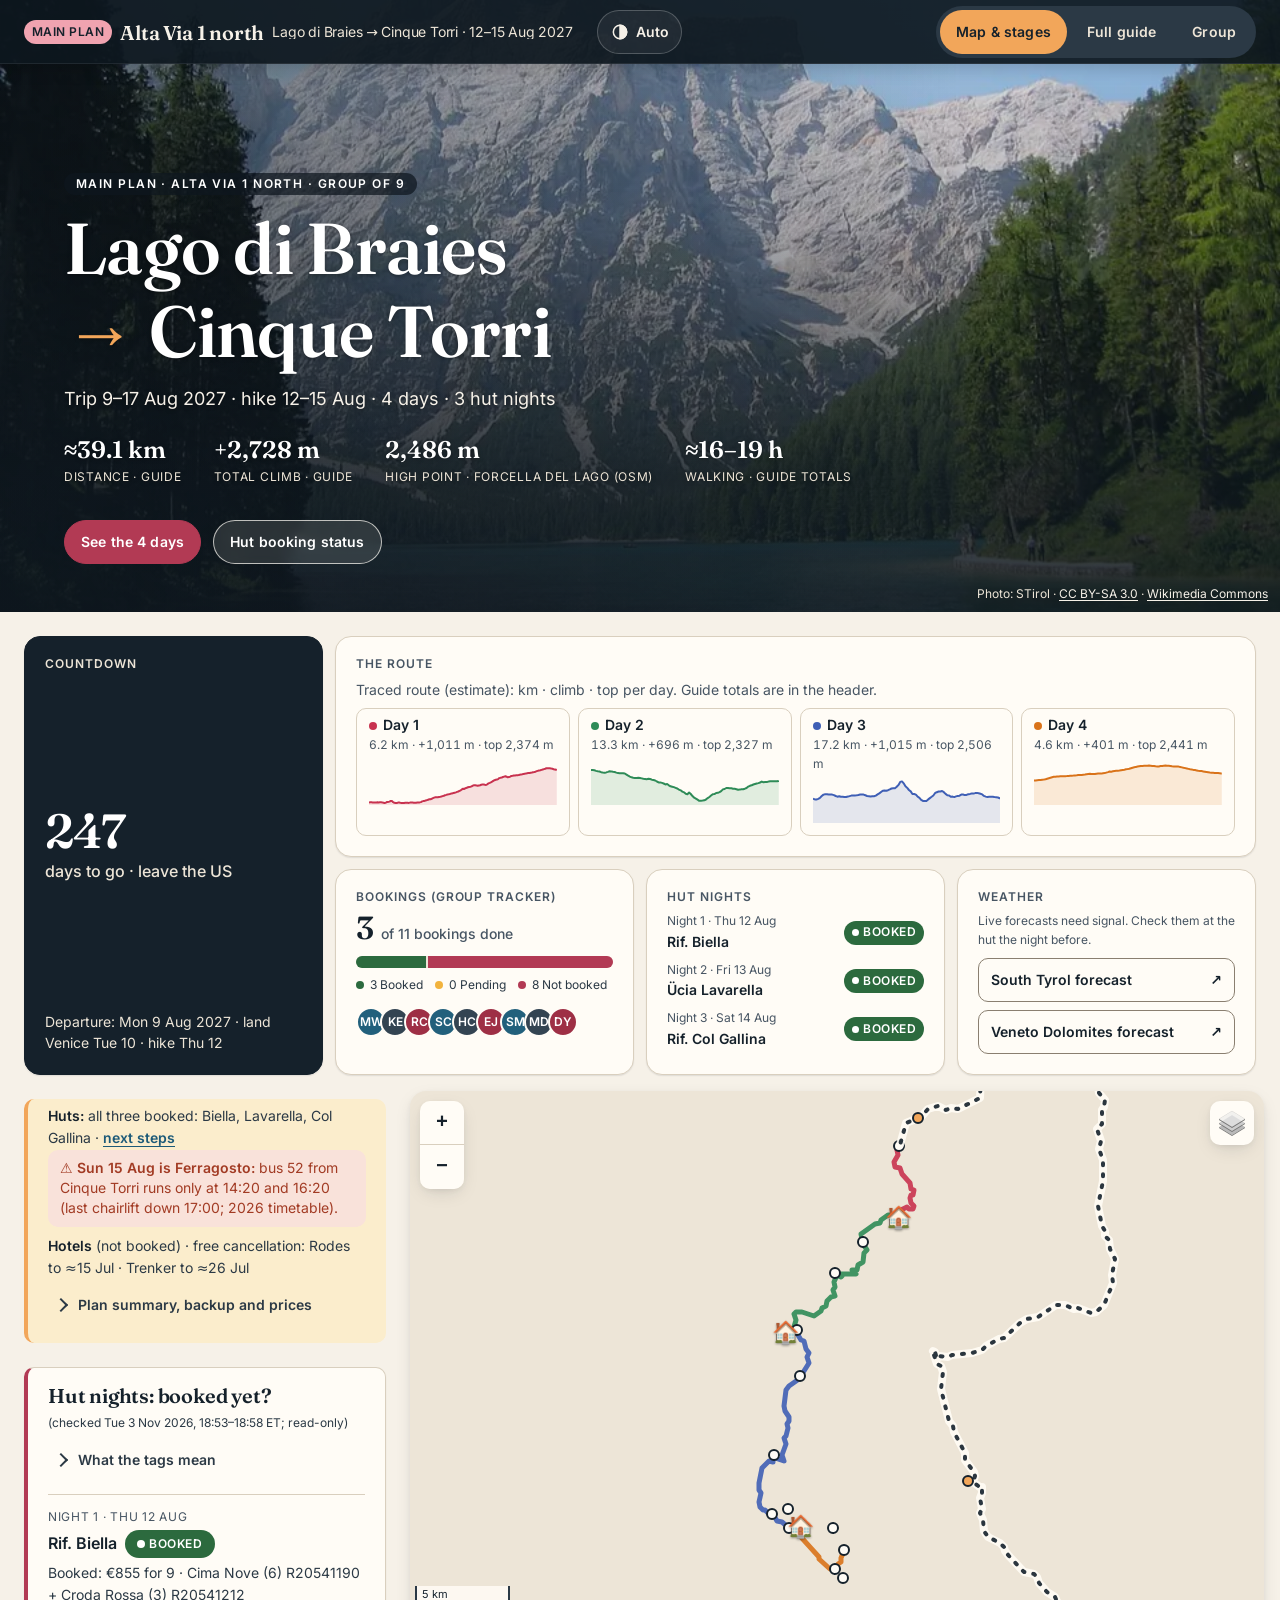
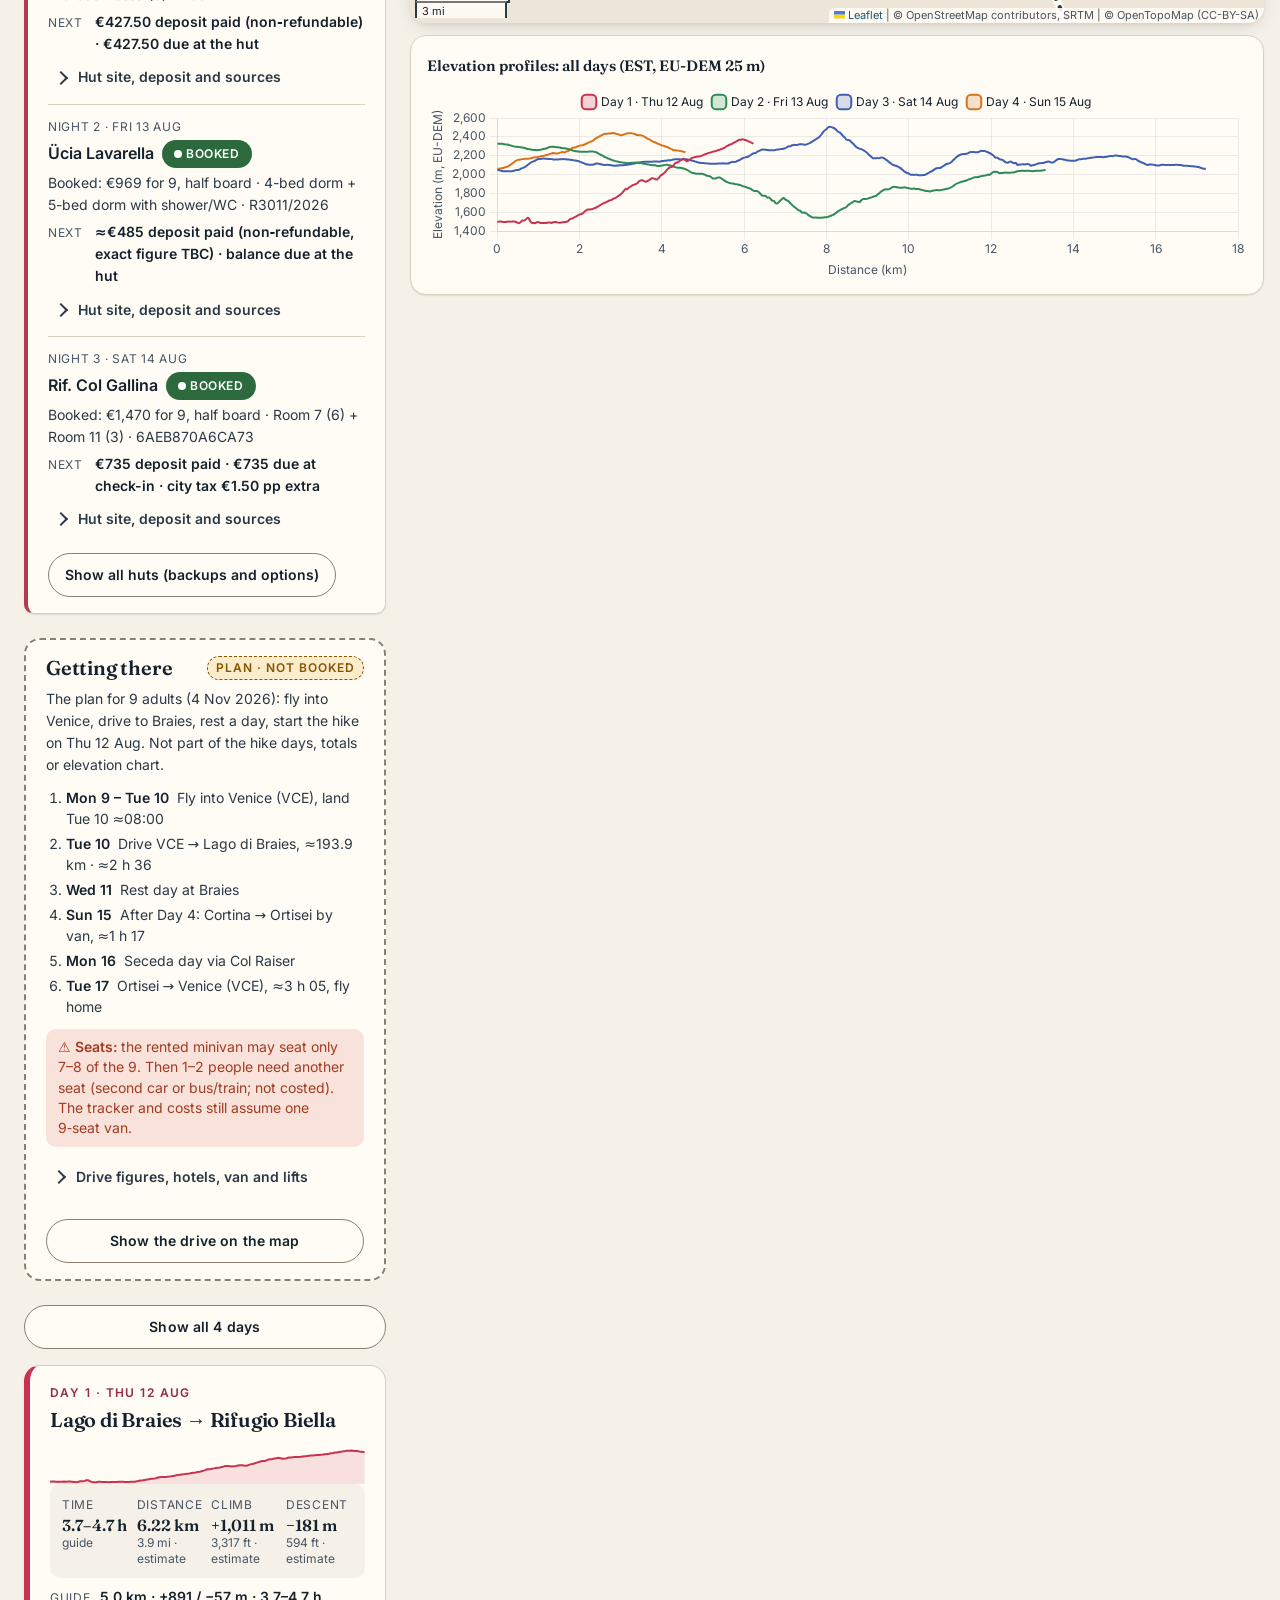
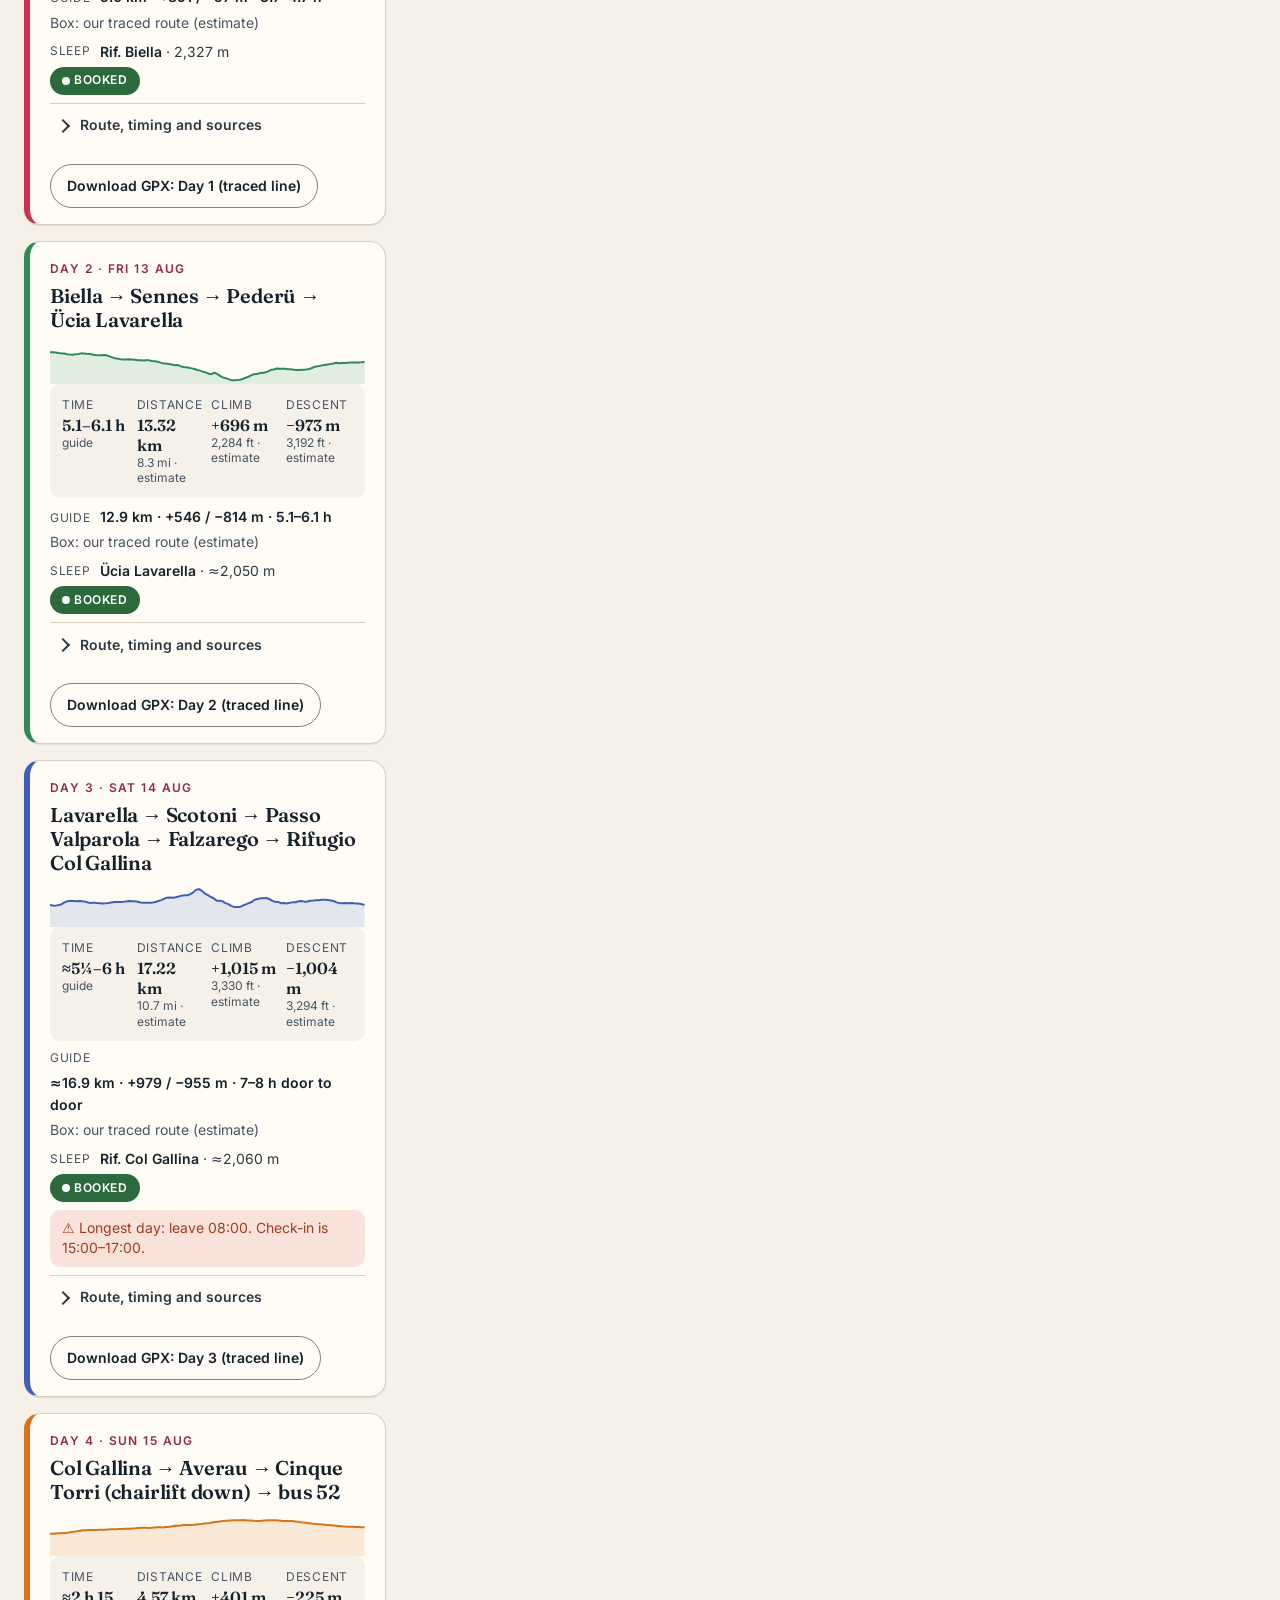
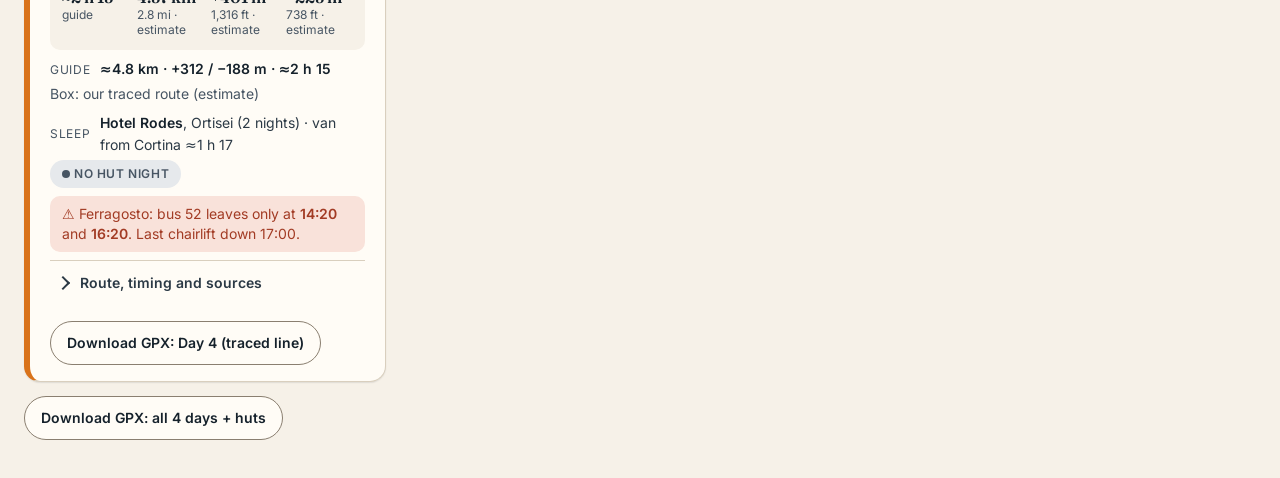
==== index.html @ 4150554a "All three huts booked (Biella, Ücia Lavarella, Col Gallina); Group tab v3" ====
<!DOCTYPE html>
<html lang="en"><head><meta charset="utf-8"><meta name="viewport" content="width=device-width,initial-scale=1">
<title>Main plan: Alta Via 1 north – Braies → Cinque Torri (12–15 Aug 2027)</title>
<meta name="description" content="Alta Via 1 north, Lago di Braies to Cinque Torri, hike 12–15 Aug 2027 (trip 9–17 Aug, 9 adults): map, day stages, hut booking status, full guide and group planner.">
<meta name="theme-color" content="#15212b">
<script>/* Sun/Night before first paint; same key and values as app_av1.js (av1-mode: sun|night|auto) */try{var m=localStorage.getItem('av1-mode');if(m==='night'||((m===null||m==='auto')&&matchMedia('(prefers-color-scheme: dark)').matches)){document.documentElement.dataset.mode='night';var t=document.querySelector('meta[name="theme-color"]');if(t){t.dataset.sun=t.content;t.content='#0d151c'}}}catch(e){}</script>
<link rel="manifest" href="manifest.webmanifest">
<link rel="icon" href="icons/favicon.svg" type="image/svg+xml"><link rel="icon" href="favicon.ico" sizes="48x48">
<link rel="apple-touch-icon" href="icons/apple-touch-icon.png">
<link rel="stylesheet" href="vendor/leaflet/leaflet.css">
<!-- self-hosted, deferred: run in this order after the page is parsed (Leaflet → Chart.js → app.js) -->
<script defer src="vendor/leaflet/leaflet.js"></script>
<script defer src="vendor/chart.umd.min.js"></script>
<script defer src="app.js?v=1bb29954ab"></script>
<link rel="preload" href="fonts/inter-latin-var.woff2" as="font" type="font/woff2" crossorigin>
<link rel="preload" href="fonts/fraunces-600-latin.woff2" as="font" type="font/woff2" crossorigin>
<style id="redesign-css">
/* =====================================================================
   AV1 redesign — tokens + components
   Source of truth for the <style> block in template_av1.html (it replaces the
   old inline CSS there). Load AFTER Leaflet's CSS. Fonts are self-hosted in
   ./fonts (next to av1.html and dolomites-public/index.html).
   Hooks for Dev's JS: [role=tab][aria-selected], .day[aria-current]/.is-selected,
   .map-gesture-hint(.is-visible), [data-hut-badge][data-status].
   ===================================================================== */

/* ---------- 0. Fonts (latin subset, 2 files, ≈82 KB total) ---------- */
@font-face{font-family:"Fraunces";font-style:normal;font-weight:600;font-display:swap;
  src:url("fonts/fraunces-600-latin.woff2") format("woff2");
  unicode-range:U+0000-00FF,U+0131,U+0152-0153,U+02BB-02BC,U+02C6,U+02DA,U+02DC,U+0304,U+0308,U+0329,U+2000-206F,U+20AC,U+2122,U+2191,U+2193,U+2212,U+2215,U+FEFF,U+FFFD}
@font-face{font-family:"Inter";font-style:normal;font-weight:400 600;font-display:swap;
  src:url("fonts/inter-latin-var.woff2") format("woff2");
  unicode-range:U+0000-00FF,U+0131,U+0152-0153,U+02BB-02BC,U+02C6,U+02DA,U+02DC,U+0304,U+0308,U+0329,U+2000-206F,U+20AC,U+2122,U+2191,U+2193,U+2212,U+2215,U+FEFF,U+FFFD}

/* ---------- 1. Tokens ---------- */
:root{
  /* colour: alpine ink */
  --ink-900:#15212b; --ink-700:#2b3945; --ink-600:#475563; --ink-500:#5a6672;
  /* colour: limestone */
  --stone-50:#f6f1e8; --stone-100:#ede5d7; --surface:#fffcf6;
  --line:#d9cfbe; --line-strong:#8a7f70;
  /* colour: accents */
  --rose-300:#f0a3b0; --rose-600:#b23a54; --rose-700:#932c44;
  --sun-400:#f2a65a; --lake-700:#1c5a78; --focus:#c2541c;
  /* colour: status */
  --ok-fg:#2c6a3e;   --ok-bg:#e1efdc;    /* booked / confirmed / paid */
  --wait-fg:#875400; --wait-bg:#fbedcc;  /* pending / requested / EST */
  --todo-fg:#a23b24; --todo-bg:#f9e2da;  /* not booked */
  --off-fg:#475563;  --off-bg:#e6e9ec;   /* cancelled / neutral */
  /* colour: booking pills (solid, high contrast; text label always present) */
  --booked:#2c6a3e; --pending:#f2b33d; --notbooked:#b23a54; --cancelled:#475563;
  /* colour: stages (map lines, card stripes, chart lines) */
  --stage-1:#c8324f; --stage-2:#2e8b57; --stage-3:#3f5fb5; --stage-4:#d9731a;
  /* type */
  --font-display:"Fraunces",ui-serif,Georgia,"Times New Roman",serif;
  --font-body:"Inter",system-ui,-apple-system,"Segoe UI",Roboto,"Helvetica Neue",Arial,sans-serif;
  --fs-12:.75rem; --fs-14:.875rem; --fs-16:1rem; --fs-18:1.125rem; --fs-20:1.25rem;
  --fs-24:1.5rem; --fs-32:2rem; --fs-hero:clamp(2.25rem,1.4rem + 4.2vw,4.5rem);
  --lh-tight:1.15; --lh-body:1.55;
  /* space: 4px grid */
  --s-1:4px; --s-2:8px; --s-3:12px; --s-4:16px; --s-5:20px; --s-6:24px; --s-8:32px; --s-10:40px; --s-12:48px; --s-16:64px;
  /* radius */
  --r-sm:6px; --r-md:10px; --r-lg:16px; --r-pill:999px;
  /* elevation */
  --shadow-1:0 1px 2px rgba(21,33,43,.06),0 1px 1px rgba(21,33,43,.04);
  --shadow-2:0 6px 20px -6px rgba(21,33,43,.18),0 2px 6px rgba(21,33,43,.06);
  /* layout */
  --tap:44px;
  /* header geometry: the header's height IS this var (set below), so sticky
     offsets can never drift from the real header. Phone: brand row + tab row. */
  --brand-h:64px; --nav-h:0px; --header-h:calc(var(--brand-h) + var(--nav-h)); --side-w:clamp(360px,32vw,460px); --measure:72ch;
  --dur:160ms; --ease:cubic-bezier(.2,.7,.2,1);
}

/* ---------- 2. Base ---------- */
*{box-sizing:border-box}
html{scroll-behavior:smooth;-webkit-text-size-adjust:100%;scroll-padding-top:calc(var(--header-h) - var(--brand-pin,0px) + var(--s-2))}
body{margin:0;font:400 var(--fs-16)/var(--lh-body) var(--font-body);color:var(--ink-900);background:var(--stone-50);
  -webkit-font-smoothing:antialiased;text-rendering:optimizeLegibility}
h1,h2,h3{font-family:var(--font-display);font-weight:600;line-height:var(--lh-tight);letter-spacing:-.01em;color:var(--ink-900)}
h2{font-size:var(--fs-24);margin:var(--s-10) 0 var(--s-3)}
h3{font-size:var(--fs-18);margin:var(--s-6) 0 var(--s-2)}
a{color:var(--lake-700);text-underline-offset:.18em;text-decoration-thickness:1px}
a:hover{color:var(--rose-700);text-decoration-thickness:2px}
code{font:var(--fs-14)/1.4 ui-monospace,SFMono-Regular,Menlo,Consolas,monospace;background:var(--stone-100);padding:1px var(--s-1);border-radius:4px}
img{max-width:100%}
.small{font-size:var(--fs-14);color:var(--ink-600);line-height:1.5}
.est{color:var(--wait-fg)}
:focus{outline:none}
:focus-visible{outline:3px solid var(--focus);outline-offset:2px;border-radius:4px}
button,input,select,textarea{font:inherit;color:inherit}
/* iOS Safari zooms on focus below 16px: every form control is >= 16px */
input,select,textarea{font-size:max(16px,1rem)!important}
[hidden]{display:none!important}

/* views toggled by show(): keep these so the old inline <style> can be deleted */
#guide,#group{display:none}

/* ---------- 3. Buttons (shared) ---------- */
.btn,#all,.gbar button,header nav button{
  display:inline-flex;align-items:center;justify-content:center;gap:var(--s-2);
  min-height:var(--tap);padding:0 var(--s-4);border-radius:var(--r-pill);
  font:600 var(--fs-14)/1 var(--font-body);letter-spacing:.01em;cursor:pointer;text-decoration:none;
  border:1px solid var(--line-strong);background:var(--surface);color:var(--ink-900);
  transition:background var(--dur) var(--ease),color var(--dur) var(--ease),border-color var(--dur) var(--ease)}
.btn:hover,#all:hover,.gbar button:hover{background:var(--stone-100);color:var(--ink-900)}
.btn--primary{background:var(--rose-600);border-color:var(--rose-600);color:#fff}
.btn--primary:hover{background:var(--rose-700);border-color:var(--rose-700);color:#fff}
.btn--ghost{background:rgba(255,252,246,.12);border-color:rgba(255,252,246,.7);color:#fff;backdrop-filter:blur(4px)}
.btn--ghost:hover{background:rgba(255,252,246,.24);color:#fff}

/* ---------- 4. Badges ---------- */
.badge{display:inline-flex;align-items:center;gap:var(--s-1);min-height:24px;padding:2px var(--s-2);border-radius:var(--r-pill);
  font:600 var(--fs-12)/1.2 var(--font-body);letter-spacing:.04em;text-transform:uppercase;white-space:nowrap;
  background:var(--off-bg);color:var(--off-fg)}
.badge::before{content:"";width:7px;height:7px;border-radius:50%;background:currentColor;flex:none}
.badge--plan{background:var(--rose-300);color:var(--ink-900)}
.badge--plan::before,.badge--plain::before{display:none}
.badge--booked,[data-status="booked"]{background:var(--booked);color:#fff}
.badge--pending,[data-status="pending"]{background:var(--pending);color:var(--ink-900)}
.badge--not-booked,[data-status="not-booked"]{background:var(--notbooked);color:#fff}
.badge--cancelled,[data-status="cancelled"]{background:var(--cancelled);color:#fff;text-decoration:line-through}
.badge--none,[data-status="none"]{background:var(--off-bg);color:var(--off-fg)}
/* booking pill (Group tracker status) on day cards + hut panel: bigger than info badges */
[data-hut-badge]{min-height:28px;padding:var(--s-1) var(--s-3);font-size:var(--fs-12);letter-spacing:.05em;box-shadow:0 0 0 2px var(--surface)}
[data-hut-badge]::before{width:8px;height:8px;background:currentColor}
[data-hut-badge]:empty{display:none}
.badge--hard{background:var(--todo-bg);color:var(--todo-fg)}            /* e.g. "Longest day" */
.badge--diff-e{background:var(--ok-bg);color:var(--ok-fg)}              /* CAI grade E  */
.badge--diff-ee{background:var(--wait-bg);color:var(--wait-fg)}         /* CAI grade EE */
.badge--diff-eea{background:var(--todo-bg);color:var(--todo-fg)}        /* EEA / ferrata */
.badge--est{background:var(--wait-bg);color:var(--wait-fg)}
.badge--est::before{display:none}

/* ---------- 5. Header + tabs ---------- */
header{position:sticky;top:0;z-index:1000;display:flex;align-items:center;gap:var(--s-4);flex-wrap:nowrap;
  height:var(--header-h);padding:0 var(--s-6);background:var(--ink-900);color:var(--stone-50);
  box-shadow:0 1px 0 rgba(255,255,255,.06),0 4px 16px rgba(0,0,0,.18)}
header h1{display:flex;align-items:center;gap:var(--s-2);min-width:0;margin:0;color:var(--stone-50);
  font-size:var(--fs-20);white-space:nowrap;overflow:hidden;text-overflow:ellipsis}
header h1 .h-sub{font:400 var(--fs-14)/1 var(--font-body);color:var(--stone-100);overflow:hidden;text-overflow:ellipsis}
header nav{display:flex;gap:var(--s-1);margin-left:auto;padding:var(--s-1);border-radius:var(--r-pill);background:var(--ink-700);flex:none}
header nav button{border:0;background:transparent;color:var(--stone-100);padding:0 var(--s-4)}
header nav button:hover{background:rgba(255,255,255,.08);color:#fff}
header nav button.on,header [role=tab][aria-selected="true"]{background:var(--sun-400);color:var(--ink-900)}
header nav button:focus-visible,header [role=tab]:focus-visible{outline:3px solid var(--sun-400);outline-offset:2px}

/* ---------- 6. Hero (map view only) ---------- */
.hero{position:relative;isolation:isolate;display:flex;align-items:flex-end;min-height:min(68vh,640px);overflow:hidden;
  background:var(--ink-900);color:#fff}
/* hide the hero when show() hides #app (inline display:none) — no JS needed */
body:has(#app[style*="none"]) .hero{display:none}
.hero-pic{position:absolute;inset:0;z-index:-2}
.hero-img{position:absolute;inset:0;z-index:-2;width:100%;height:100%;object-fit:cover;object-position:50% 40%}
.hero-scrim{position:absolute;inset:0;z-index:-1;
  background:linear-gradient(90deg,rgba(14,23,31,.55) 0%,rgba(14,23,31,.15) 55%,rgba(14,23,31,0) 75%),
    linear-gradient(180deg,rgba(14,23,31,.10) 0%,rgba(14,23,31,.25) 35%,rgba(14,23,31,.78) 78%,rgba(14,23,31,.88) 100%)}
.hero-body{width:100%;max-width:1200px;margin:0 auto;padding:var(--s-16) var(--s-6) var(--s-12)}
.eyebrow{margin:0 0 var(--s-3);font:600 var(--fs-12)/1.2 var(--font-body);letter-spacing:.14em;text-transform:uppercase;color:var(--rose-700)}
.hero .eyebrow{display:inline-block;padding:var(--s-1) var(--s-3);border-radius:var(--r-pill);background:rgba(14,23,31,.72);color:#fff;letter-spacing:.12em}
.hero-title,.hero-dates,.hero-stats{text-shadow:0 1px 4px rgba(0,0,0,.35)}
.hero-title{margin:0;font-size:var(--fs-hero);color:#fff;max-width:18ch;text-wrap:balance}
.hero-title span{color:var(--sun-400)}
.hero-dates{margin:var(--s-3) 0 0;font-size:var(--fs-18);color:var(--stone-50)}
.hero-stats{display:grid;grid-template-columns:repeat(4,minmax(0,max-content));gap:var(--s-2) var(--s-8);margin:var(--s-6) 0 0;padding:0;list-style:none}
.hero-stats b{display:block;font:600 var(--fs-24)/1.1 var(--font-display);color:#fff}
.hero-stats span{font-size:var(--fs-12);letter-spacing:.06em;text-transform:uppercase;color:var(--stone-100)}
.hero-cta{display:flex;flex-wrap:wrap;gap:var(--s-3);margin-top:var(--s-8)}
.hero-credit{position:absolute;right:var(--s-3);bottom:var(--s-2);margin:0;font-size:12px;color:var(--stone-100)}
.hero-credit a{color:var(--stone-50)}

/* ---------- 7. Map view: #app = cards column + sticky map/chart ---------- */
#app{display:grid;grid-template-columns:var(--side-w) minmax(0,1fr);height:auto;align-items:start}
#side{overflow:visible;padding:var(--s-6);background:transparent;border-right:0}
#main{position:sticky;top:var(--header-h);height:calc(100vh - var(--header-h));height:calc(100dvh - var(--header-h));display:grid;grid-template-rows:minmax(0,1fr) 260px;
  min-width:0;padding:var(--s-4) var(--s-4) var(--s-4) 0;gap:var(--s-3)}
#map{min-height:300px;border-radius:var(--r-lg);overflow:hidden;box-shadow:var(--shadow-2);background:var(--stone-100)}
#prof{position:relative;height:260px;padding:var(--s-3) var(--s-4);background:var(--surface);border:1px solid var(--line);border-top:1px solid var(--line);border-radius:var(--r-lg);box-shadow:var(--shadow-1)}
#prof canvas{max-width:100%}
#all{width:100%;margin:0 0 var(--s-4)}

/* deadlines banner */
.banner{position:relative;margin:0 0 var(--s-6);padding:var(--s-4) var(--s-5);font-size:var(--fs-14);line-height:1.6;
  background:var(--wait-bg);border:0;border-left:4px solid var(--sun-400);border-radius:var(--r-md);color:var(--ink-900)}
.banner>b:first-child{display:block;font:600 var(--fs-16)/1.3 var(--font-display);margin-bottom:var(--s-2)}
.banner .small{color:var(--ink-700)}

/* day cards (JS-generated .day) */
#days{display:grid;gap:var(--s-4)}
.day{position:relative;margin:0;padding:var(--s-5) var(--s-5) var(--s-4);border:1px solid var(--line);border-left:6px solid;border-radius:var(--r-lg);
  background:var(--surface);box-shadow:var(--shadow-1);cursor:pointer;
  transition:box-shadow var(--dur) var(--ease),transform var(--dur) var(--ease),border-color var(--dur) var(--ease)}
.day:hover{box-shadow:var(--shadow-2)}
.day.sel,.day.is-selected,.day[aria-current]:not([aria-current="false"]),.day[aria-selected="true"]{background:var(--surface);box-shadow:0 0 0 2px var(--ink-900),var(--shadow-2)}
.day.sel h3::after,.day.is-selected h3::after,.day[aria-current]:not([aria-current="false"]) h3::after{content:" · on map";font:600 var(--fs-12)/1 var(--font-body);color:var(--ink-600);letter-spacing:.04em}
.day:focus-visible{outline:3px solid var(--focus);outline-offset:3px}
.day-head{display:flex;flex-wrap:wrap;align-items:center;justify-content:space-between;gap:var(--s-2);margin-bottom:var(--s-2)}
.day-eyebrow{font:600 var(--fs-12)/1.2 var(--font-body);letter-spacing:.12em;text-transform:uppercase;color:var(--rose-700)}
.day .badges{display:flex;flex-wrap:wrap;gap:var(--s-1)}
.day h3{margin:0 0 var(--s-3);font-size:var(--fs-20);line-height:1.2}
.day-stats{display:grid;grid-template-columns:repeat(4,minmax(0,1fr));gap:var(--s-2);margin:0 0 var(--s-3);padding:var(--s-3);
  background:var(--stone-50);border-radius:var(--r-md)}
.day-stats div{min-width:0}
.day-stats dt{font-size:12px;letter-spacing:.06em;text-transform:uppercase;color:var(--ink-600)}
.day-stats dd{margin:0;font:600 var(--fs-16)/1.25 var(--font-display);color:var(--ink-900)}
.day-stats dd small{display:block;font:400 12px/1.3 var(--font-body);color:var(--ink-600)}
.day-stats .est-note{grid-column:1/-1;font-size:12px;color:var(--wait-fg)}
.day .k{font-size:var(--fs-14);color:var(--ink-600);margin:0 0 var(--s-1)}
.day .k b{color:var(--ink-900);font-weight:600}
.day .k.est,.day .est{color:var(--wait-fg)}
.day-note{margin-top:var(--s-3)!important;color:var(--ink-700)!important;line-height:1.55}
.day-actions{display:flex;flex-wrap:wrap;gap:var(--s-2);margin-top:var(--s-4)}
.day a[data-gpx],.btn-gpx{display:inline-flex;align-items:center;gap:var(--s-2);min-height:var(--tap);padding:0 var(--s-4);border-radius:var(--r-pill);
  border:1px solid var(--line-strong);background:var(--surface);color:var(--ink-900);font:600 var(--fs-14)/1 var(--font-body);text-decoration:none}
.day a[data-gpx]:hover{background:var(--ink-900);border-color:var(--ink-900);color:var(--stone-50)}
#side>p.small{margin:var(--s-6) 0 0;font-size:var(--fs-12)}


/* upstream hut-availability badges (.hb, from D.hutstatus) + #hutStatus panel */
.hb{display:inline-flex;align-items:center;gap:var(--s-1);min-height:22px;margin:2px 0 0 var(--s-1);padding:1px var(--s-2);border:1px solid transparent;border-radius:var(--r-pill);
  font:600 12px/1.25 var(--font-body);letter-spacing:.02em;white-space:normal;vertical-align:middle}
.hb::before{content:"";width:6px;height:6px;border-radius:50%;background:currentColor}
.hb-open{background:var(--ok-bg);border-color:transparent;color:var(--ok-fg)}
.hb-nyr{background:var(--wait-bg);border-color:transparent;color:var(--wait-fg)}
.hb-unk{background:var(--off-bg);border-color:transparent;color:var(--off-fg)}
.day .hut-avail{display:flex;flex-wrap:wrap;align-items:center;gap:var(--s-1)}
.day .hut-avail .hb{margin-left:0}
#hutStatus{background:var(--surface);border:1px solid var(--line);border-left:4px solid var(--notbooked);box-shadow:var(--shadow-1)}
#hutStatus h2{margin:0 0 var(--s-1);font-size:var(--fs-20)}
.hs-legend{display:flex;flex-wrap:wrap;gap:var(--s-2);margin:var(--s-2) 0 0;padding:0;list-style:none;font-size:var(--fs-12);color:var(--ink-700)}
.hs-legend li{display:flex;align-items:center;gap:var(--s-1)}
#hutStatus table{width:100%;table-layout:fixed;overflow-wrap:anywhere;border-collapse:separate;border-spacing:0;margin-top:var(--s-3);font-size:var(--fs-12)}
#hutStatus td [data-hut-badge]{margin:var(--s-1) 0 2px}
#hutStatus td .hb{margin-left:0;margin-right:var(--s-1)}
/* show the 4 main-plan hut nights; the rest behind a native <details> toggle */
#hutStatus:has(.hs-toggle:not([open])) #hsBody tr:nth-child(n+6){display:none}
.hs-toggle{margin-top:var(--s-2)}
.hs-toggle summary{display:inline-flex;align-items:center;min-height:var(--tap);padding:0 var(--s-4);border:1px solid var(--line-strong);border-radius:var(--r-pill);
  background:var(--surface);font:600 var(--fs-14)/1 var(--font-body);cursor:pointer;list-style:none}
.hs-toggle summary::-webkit-details-marker{display:none}
.hs-toggle summary:hover{background:var(--stone-100)}
.hs-toggle[open] .when-closed,.hs-toggle:not([open]) .when-open{display:none}
#hutStatus td,#hutStatus th{border:0;border-bottom:1px solid var(--line);padding:var(--s-2);vertical-align:top;text-align:left}
#hutStatus th{background:var(--stone-100);color:var(--ink-700);font-size:12px;letter-spacing:.04em;text-transform:uppercase}
#hutStatus tr:last-child td{border-bottom:0}
#hutStatus .small{font-size:12px}

/* ---------- 8. Leaflet skin ---------- */
.leaflet-container{font:400 var(--fs-14)/1.45 var(--font-body);background:var(--stone-100)}
.leaflet-bar,.leaflet-control-layers{border:0!important;border-radius:var(--r-md)!important;box-shadow:var(--shadow-2)!important;overflow:hidden}
.leaflet-bar a,.leaflet-bar a:hover,.leaflet-touch .leaflet-bar a{width:var(--tap);height:var(--tap);line-height:var(--tap);font-size:20px;color:var(--ink-900);background:var(--surface);border-bottom-color:var(--line)}
.leaflet-bar a:hover{background:var(--stone-100)}
.leaflet-control-layers{background:var(--surface);color:var(--ink-900)}
.leaflet-control-layers-toggle,.leaflet-touch .leaflet-control-layers-toggle{width:var(--tap);height:var(--tap)}
.leaflet-control-layers-expanded{padding:var(--s-2) var(--s-3)}
.leaflet-control-layers label{min-height:var(--tap);display:flex;align-items:center}
.leaflet-control-layers-selector{margin-right:var(--s-2)}
.leaflet-control-scale-line{border-color:var(--ink-700);color:var(--ink-900);background:rgba(255,252,246,.85);font-size:11px}
.leaflet-control-attribution{background:rgba(255,252,246,.9)!important;color:var(--ink-600);font-size:11px;border-top-left-radius:var(--r-sm)}
.leaflet-control-attribution a{color:var(--lake-700)}
.leaflet-popup-content-wrapper{border-radius:var(--r-md);background:var(--surface);color:var(--ink-900);box-shadow:var(--shadow-2)}
.leaflet-popup-content{margin:var(--s-3) var(--s-4);font-size:var(--fs-14);line-height:1.5}
.leaflet-popup-content b:first-child{font:600 var(--fs-16)/1.25 var(--font-display)}
.leaflet-popup-content a{font-weight:600}
.leaflet-popup-tip{background:var(--surface)}
.leaflet-container a.leaflet-popup-close-button{width:36px;height:36px;font:22px/36px var(--font-body);color:var(--ink-600)}
.leaflet-tooltip{background:var(--ink-900);color:var(--stone-50);border:0;border-radius:var(--r-sm);font:600 var(--fs-12)/1.3 var(--font-body);padding:var(--s-1) var(--s-2);box-shadow:var(--shadow-2)}
.leaflet-tooltip-top:before{border-top-color:var(--ink-900)}.leaflet-tooltip-bottom:before{border-bottom-color:var(--ink-900)}
.leaflet-tooltip-left:before{border-left-color:var(--ink-900)}.leaflet-tooltip-right:before{border-right-color:var(--ink-900)}
/* hut marker (divIcon className:'hut-pin') */
.hut-pin{font-size:22px;line-height:22px;filter:drop-shadow(0 1px 1px rgba(0,0,0,.35))}
/* two-finger hint: Dev appends <div class="map-gesture-hint">Use two fingers to move the map</div>
   inside #map and toggles .is-visible; pointer-events:none so it never blocks the gesture */
.map-gesture-hint{position:absolute;inset:0;z-index:800;display:flex;align-items:center;justify-content:center;padding:var(--s-6);
  background:rgba(21,33,43,.62);color:#fff;font:600 var(--fs-18)/1.3 var(--font-body);text-align:center;
  opacity:0;visibility:hidden;pointer-events:none;transition:opacity 200ms var(--ease),visibility 0s linear 200ms}
.map-gesture-hint.is-visible{opacity:1;visibility:visible;transition:opacity 200ms var(--ease),visibility 0s}

/* ---------- 9. Guide (marked output) ---------- */
#guide,#group{height:auto;overflow:visible;padding:var(--s-10) var(--s-6) var(--s-16);background:var(--stone-50)}
#guide .inner{max-width:var(--measure);margin:0 auto;font-size:var(--fs-16);line-height:1.65}
#guide h1{font-size:var(--fs-32);margin:0 0 var(--s-4);text-wrap:balance}
#guide h2{font-size:var(--fs-24);margin-top:var(--s-12);padding-top:var(--s-6);border-top:1px solid var(--line)}
#guide h3{font-size:var(--fs-20)}
#guide p,#guide li{color:var(--ink-900)}
#guide li{margin:var(--s-1) 0}
#guide blockquote{margin:var(--s-4) 0;padding:var(--s-3) var(--s-4);background:var(--wait-bg);border-left:4px solid var(--sun-400);border-radius:var(--r-sm)}
#guide hr{border:0;border-top:1px solid var(--line);margin:var(--s-8) 0}
#guide table,.gt{display:block;max-width:100%;overflow-x:auto;-webkit-overflow-scrolling:touch;border-collapse:separate;border-spacing:0;
  margin:var(--s-4) 0;font-size:var(--fs-14);background:var(--surface);border:1px solid var(--line);border-radius:var(--r-md)}
#guide td,#guide th,.gt td,.gt th{border:0;border-bottom:1px solid var(--line);padding:var(--s-2) var(--s-3);vertical-align:top;text-align:left}
#guide th,.gt th{position:sticky;top:0;background:var(--stone-100);color:var(--ink-700);font-weight:600;font-size:var(--fs-12);letter-spacing:.04em;text-transform:uppercase;white-space:nowrap}
#guide tr:last-child td,.gt tr:last-child td{border-bottom:0}

/* ---------- 10. Group tab ---------- */
#group .inner{max-width:1200px;margin:0 auto}
#group h1{font-size:var(--fs-32);margin:0 0 var(--s-2)}
#group h2{display:flex;align-items:center;gap:var(--s-2)}
.gt td{vertical-align:middle}
.gt td.num{text-align:right;white-space:nowrap;font-variant-numeric:tabular-nums}
.pos{color:var(--ok-fg);font-weight:600}.neg{color:var(--todo-fg);font-weight:600}
.tot td{font-weight:700;background:var(--stone-100)}


/* ---------- 12. Responsive: phone / small tablet ---------- */
@media (max-width:800px){
  /* header = brand row (scrolls away) + tab row (stays pinned). Height is the var, by construction. */
  :root{--brand-h:44px;--nav-h:calc(var(--tap) + 2*var(--s-1) + var(--s-2));--brand-pin:var(--brand-h)}
  header{top:calc(-1 * var(--brand-h));flex-wrap:wrap;align-content:flex-start;gap:0;padding:0 var(--s-3) var(--s-2)}
  header h1{height:var(--brand-h);width:100%;font-size:var(--fs-18)}
  header h1 .h-sub{display:none}
  header nav{margin:0;width:100%;overflow-x:auto;scrollbar-width:none;justify-content:space-between}
  header nav::-webkit-scrollbar{display:none}
  header nav button{flex:1 0 auto;padding:0 var(--s-3);font-size:13px}
  .hero{min-height:78svh}
  .hero-body{padding:var(--s-12) var(--s-4) var(--s-12)}
  .hero-dates{font-size:var(--fs-16)}
  .hero-stats{grid-template-columns:repeat(2,minmax(0,1fr));gap:var(--s-3) var(--s-4)}
  .hero-stats b{font-size:var(--fs-20)}
  .hero-cta .btn{flex:1 1 auto}
  /* map view: banner → map + chart → cards */
  #app{display:flex;flex-direction:column;align-items:stretch}
  .leaflet-popup-content{max-width:calc(100vw - 96px)}
  #side{display:contents}
  #side>*{order:5;margin-left:var(--s-4);margin-right:var(--s-4)}
  #banner{order:1;margin-top:var(--s-4)}
  #hutStatus{order:3}
  #main{order:2;position:relative;top:auto;height:auto!important;padding:0;gap:0;grid-template-rows:60vh 280px;grid-template-rows:60svh 280px}
  #map{height:60vh;height:60svh;min-height:320px;border-radius:0;box-shadow:none}
  .leaflet-control-attribution{font-size:10px;max-width:calc(100vw - 100px)}
  #prof{height:280px;border-radius:0;border-left:0;border-right:0;box-shadow:none}
  #all{order:4;width:auto;margin-top:var(--s-4)}
  #days{order:4}
  #side>p.small{order:5}
  .day{padding:var(--s-4)}
  .day-stats{grid-template-columns:repeat(2,minmax(0,1fr))}
  #side>p.small:last-child{margin-bottom:var(--s-10)}
  #guide,#group{padding:var(--s-6) var(--s-4) var(--s-12)}
  #guide h1,#group h1{font-size:var(--fs-24)}
  #hutStatus table{table-layout:auto}
}

/* ---------- 13. Motion ---------- */
@media (prefers-reduced-motion:reduce){
  html{scroll-behavior:auto}
  *,*::before,*::after{animation-duration:.01ms!important;animation-iteration-count:1!important;transition-duration:.01ms!important;scroll-behavior:auto!important}
  .map-gesture-hint,.map-gesture-hint.is-visible{transition:none!important}
  .leaflet-fade-anim .leaflet-popup,.leaflet-zoom-anim .leaflet-zoom-animated{transition:none!important}
}

/* ---------- 14. Print ---------- */
@media print{header nav,.hero-cta,#map,.leaflet-control-container,.map-gesture-hint,.hs-toggle{display:none!important}#hsBody tr{display:table-row!important}header{position:static}#main{position:static;height:auto}}
</style>
<style id="dev-css">
/* Dev pass: small structural styles for hooks the redesign did not cover */
.sr-only{position:absolute!important;width:1px;height:1px;padding:0;margin:-1px;overflow:hidden;clip:rect(0 0 0 0);white-space:nowrap;border:0}
label.btn:focus-within{outline:3px solid var(--focus);outline-offset:2px}
.map-offline{position:absolute;left:60px;right:60px;top:var(--s-2);z-index:801;margin:0 auto;max-width:28rem;padding:var(--s-2) var(--s-3);border-radius:var(--r-md);
  background:var(--wait-bg);color:var(--ink-900);font:500 var(--fs-14)/1.4 var(--font-body);box-shadow:var(--shadow-2);text-align:center;pointer-events:none}
.map-offline[hidden]{display:none}
.gt-scroll{max-width:100%;overflow-x:auto;-webkit-overflow-scrolling:touch;margin:0 0 var(--s-3)}
.gt-scroll>.gt{overflow:visible;margin:0}
.g-msg{margin:var(--s-4) 0;padding:var(--s-3) var(--s-4);border-radius:var(--r-md);border-left:4px solid;font-size:var(--fs-14)}
.g-msg p{margin:0 0 var(--s-2)}.g-msg ul{margin:0;padding-left:var(--s-5)}
.g-msg--bad{background:var(--todo-bg);border-color:var(--todo-fg);color:var(--ink-900)}
.g-msg--ok{background:var(--ok-bg,#e7f3ec);border-color:var(--ok-fg);color:var(--ink-900)}
.gpx-all{font-size:var(--fs-14)}
.gpx-help{font-size:var(--fs-12)}
</style>
<style id="upgrades-guard">
/* upgrades.css re-enables these. If it is missing (e.g. offline before it is precached), the new hooks stay out of sight. */
#bento,.daychips,.print-only,.tab-ico,[data-mode-toggle],.to-top{display:none}
</style>
<link rel="stylesheet" href="upgrades.css">
</head><body>
<header><h1><span class="badge badge--plan">Main plan</span><span class="h-title">Alta Via 1 north</span><span class="h-sub">Lago di Braies → Cinque Torri · 12–15 Aug 2027</span></h1>
<button type="button" class="mode-toggle" id="modeToggle" data-mode-toggle hidden aria-label="Display: Sun. Tap for Night."><svg viewBox="0 0 24 24" fill="none" stroke="currentColor" stroke-width="1.8" stroke-linecap="round" aria-hidden="true" focusable="false"><circle cx="12" cy="12" r="4"/><path d="M12 2v2M12 20v2M4.9 4.9l1.4 1.4M17.7 17.7l1.4 1.4M2 12h2M20 12h2M4.9 19.1l1.4-1.4M17.7 6.3l1.4-1.4"/></svg><span class="lbl">Sun</span></button>
<nav role="tablist" aria-label="Views"><button id="bMap" class="on" role="tab" aria-selected="true" aria-controls="app" tabindex="0"><svg class="tab-ico" viewBox="0 0 24 24" fill="none" stroke="currentColor" stroke-width="1.8" stroke-linecap="round" stroke-linejoin="round" aria-hidden="true" focusable="false"><path d="M9 4 3 6v14l6-2 6 2 6-2V4l-6 2-6-2Zm0 0v14m6-12v14"/></svg>Map &amp; stages</button> <button id="bGuide" role="tab" aria-selected="false" aria-controls="guide" tabindex="-1"><svg class="tab-ico" viewBox="0 0 24 24" fill="none" stroke="currentColor" stroke-width="1.8" stroke-linecap="round" stroke-linejoin="round" aria-hidden="true" focusable="false"><path d="M4 5a2 2 0 0 1 2-2h12v16H6a2 2 0 0 0-2 2V5Zm0 16a2 2 0 0 1 2-2h12v2"/></svg>Full guide</button> <button id="bGroup" role="tab" aria-selected="false" aria-controls="group" tabindex="-1"><svg class="tab-ico" viewBox="0 0 24 24" fill="none" stroke="currentColor" stroke-width="1.8" stroke-linecap="round" stroke-linejoin="round" aria-hidden="true" focusable="false"><circle cx="9" cy="8" r="3.2"/><path d="M3 20c0-3.3 2.7-5.5 6-5.5s6 2.2 6 5.5M16 4.8a3 3 0 0 1 0 6M18 14.6c1.9.6 3 2.4 3 5.4"/></svg>Group</button></nav></header>
<button type="button" class="to-top" id="toTop" aria-label="Back to top" hidden><svg viewBox="0 0 24 24" fill="none" stroke="currentColor" stroke-width="2" stroke-linecap="round" stroke-linejoin="round" aria-hidden="true" focusable="false"><path d="M12 19V5M5 12l7-7 7 7"/></svg></button>
<main id="content">
<section class="hero" aria-labelledby="heroTitle">
<picture class="hero-pic">
<source type="image/webp" srcset="img/pragser_wildsee_seekofel_von_bucht-480.webp 480w, img/pragser_wildsee_seekofel_von_bucht-960.webp 960w" sizes="100vw">
<img class="hero-img" src="img/pragser_wildsee_seekofel_von_bucht.jpg" width="960" height="720" fetchpriority="high" decoding="async" alt="Lago di Braies, turquoise water under the pale wall of Croda del Becco: the start of Day 1">
</picture>
<div class="hero-scrim"></div>
<div class="hero-body">
<p class="eyebrow">Main plan · Alta Via 1 north · group of 9</p>
<h2 class="hero-title" id="heroTitle">Lago di Braies <span>→</span> Cinque Torri</h2>
<p class="hero-dates">Trip 9–17 Aug 2027 · hike 12–15 Aug · 4 days · 3 hut nights</p>
<ul class="hero-stats">
<li><b>≈39.1 km</b><span>distance · guide</span></li>
<li><b>+2,728 m</b><span>total climb · guide</span></li>
<li><b>2,486 m</b><span>high point · Forcella del Lago (OSM)</span></li>
<li><b>≈16–19 h</b><span>walking · guide totals</span></li>
</ul>
<div class="hero-cta"><a class="btn btn--primary" href="#days">See the 4 days</a><a class="btn btn--ghost" href="#hutStatus">Hut booking status</a></div>
</div>
<p class="hero-credit">Photo: STirol · <a href="http://creativecommons.org/licenses/by-sa/3.0/" target="_blank" rel="noopener">CC BY-SA 3.0</a> · <a href="https://commons.wikimedia.org/wiki/File:Pragser_Wildsee_Seekofel_von_Bucht.jpg" target="_blank" rel="noopener">Wikimedia Commons</a></p>
</section>
<section id="bento" aria-label="Trip at a glance"><div class="bento">
<section class="tile" data-bento="countdown" aria-labelledby="bxCount"><h2 id="bxCount">Countdown</h2>
<p class="big"><span data-bento-countdown>9 Aug</span><small data-bento-countdown-label>2027 · leave the US</small></p>
<p>Departure: <time data-bento-start data-bento-days="9" data-bento-hike="2027-08-12T07:00:00+02:00" datetime="2027-08-09T00:00:00-04:00">Mon 9 Aug 2027</time> · land Venice Tue 10 · hike Thu 12</p></section>
<section class="tile" data-bento="route" aria-labelledby="bxRoute"><h2 id="bxRoute">The route</h2><p class="small tile-note">Traced route (estimate): km · climb · top per day. Guide totals are in the header.</p>
<div class="spark-row" data-bento-sparks aria-busy="true"><span class="spark skel" aria-hidden="true"></span><span class="spark skel" aria-hidden="true"></span><span class="spark skel" aria-hidden="true"></span><span class="spark skel" aria-hidden="true"></span></div>
<p class="tile-empty" data-bento-empty>Each day's distance and climb profile is on the <a href="#days">day cards</a>.</p></section>
<section class="tile" data-bento="bookings" aria-labelledby="bxBook"><h2 id="bxBook">Bookings (group tracker)</h2>
<p class="num" data-bento-progress hidden><b data-bento-count="done"></b> <small>of <span data-bento-count="total"></span> bookings done</small></p>
<div class="seg" data-bento-seg hidden></div>
<ul class="keylist" data-bento-key hidden><li style="--c:var(--booked)"><span data-bento-count="booked"></span> Booked</li><li style="--c:var(--pending)"><span data-bento-count="pending"></span> Pending</li><li style="--c:var(--notbooked)"><span data-bento-count="not-booked"></span> Not booked</li></ul>
<div class="avatars" data-bento-avatars hidden></div>
<p class="tile-empty" data-bento-empty>Booking progress comes from the Group tab's booking tracker. See the <a href="#hutStatus">hut booking status</a>.</p></section>
<section class="tile" data-bento="huts" aria-labelledby="bxHuts"><h2 id="bxHuts">Hut nights</h2>
<ol class="hut-nights" data-bento-huts hidden></ol>
<p class="tile-empty" data-bento-empty>Each night's hut and booking pill: see <a href="#hutStatus">hut booking status</a>.</p></section>
<section class="tile" data-bento="weather" aria-labelledby="bxWx"><h2 id="bxWx">Weather</h2>
<p>Live forecasts need signal. Check them at the hut the night before.</p>
<a href="https://meteo.provincia.bz.it/" target="_blank" rel="noopener">South Tyrol forecast <span aria-hidden="true">↗</span></a>
<a href="https://meteo.arpa.veneto.it/?page=DM" target="_blank" rel="noopener">Veneto Dolomites forecast <span aria-hidden="true">↗</span></a></section>
</div></section>
<div id="app" role="tabpanel" aria-labelledby="bMap"><div id="side">
<div class="print-only print-head"><b>Alta Via 1 north · day sheets</b><span>12–15 Aug 2027<span data-print-date></span></span></div>
<div class="banner bn-v2" id="banner"><p class="bn-line"><b>Huts:</b> all three booked: Biella, Lavarella, Col Gallina · <a href="#hutStatus">next steps</a></p><p class="day-flag day-flag--warn"><span aria-hidden="true">⚠️ </span><b>Sun 15 Aug is Ferragosto:</b> bus 52 from Cinque Torri runs only at 14:20 and 16:20 (last chairlift down 17:00; 2026 timetable).</p><p class="bn-line"><b>Hotels</b> (not booked) · free cancellation: Rodes to ≈15 Jul · Trenker to ≈26 Jul</p><details class="g-more"><summary>Plan summary, backup and prices</summary><div><b>Main plan: Alta Via 1 north, 4 days, 3 hut nights, finish at Cinque Torri.</b> Backup: Palaronda (guide §8, <code>palaronda.html</code>).<br><b>⚠️ Deadlines</b><br>1. <b>Ücia Lavarella (Fri 13)</b>: <b>booked</b>, R3011/2026, 4-bed + 5-bed dorm, HB, €969; ≈€485 deposit paid (exact TBC), balance at the hut.<br>2. <b>Rif. Col Gallina (Sat 14)</b>: <b>booked</b>, 6AEB870A6CA73, Room 7 ×6 + Room 11 ×3, HB, €1,470; €735 deposit paid, €735 due at check-in; city tax €1.50 pp extra.<br>3. <b>Rif. Biella (Thu 12)</b>: <b>booked</b>, Cima Nove ×6 (R20541190) + Croda Rossa ×3 (R20541212), €855; €427.50 deposit paid, €427.50 due at the hut.<br>4. Hotels: Trenker in Braies (Tue 10–Wed 11) free cancellation to ≈26 Jul; Rodes in Ortisei (Sun 15–Mon 16) to ≈15 Jul.<br>Plan: fly Mon 9 overnight · land VCE ≈08:00 Tue 10, drive to Braies · rest Wed 11 · huts Thu 12–Sat 14 · walk out Sun 15, Ortisei · Seceda Mon 16 · fly home Tue 17. <span class="small">Public calendars checked 3 Nov 2026 (guide §5.1).</span></div></details></div>
<section class="banner hs-v2" id="hutStatus" aria-labelledby="hsTitle"><h2 id="hsTitle">Hut nights: booked yet?</h2><span class="small">(checked Tue 3 Nov 2026, 18:53–18:58 ET; read-only)</span>
<details class="g-more hs-key"><summary>What the tags mean</summary><ul class="hs-legend" aria-label="Badge key"><li><span class="badge" data-status="booked">Booked</span></li><li><span class="badge" data-status="pending">Pending</span></li><li><span class="badge" data-status="not-booked">Not booked</span></li><li>= our booking (Group → Booking tracker). Tinted tags = what the hut's site shows.</li></ul></details>
<div id="hsBody"></div>
<details class="hs-toggle"><summary><span class="when-closed">Show all huts (backups and options)</span><span class="when-open">Show only our hut nights</span></summary></details></section>
<section id="arrival" class="arrival" aria-labelledby="arrTitle"></section>
<button id="all">Show all 4 days</button>
<nav class="daychips" aria-label="Jump to a day"><a href="#d0" data-day="0"><i style="--c:var(--stage-1)"></i>Day 1</a><a href="#d1" data-day="1"><i style="--c:var(--stage-2)"></i>Day 2</a><a href="#d2" data-day="2"><i style="--c:var(--stage-3)"></i>Day 3</a><a href="#d3" data-day="3"><i style="--c:var(--stage-4)"></i>Day 4</a></nav>
<div id="days"></div>
<p class="print-only print-foot"><b>Emergency: 112</b> (EU emergency number, works without a SIM). Carry the GPX on your phone too. Check the online page for changes before you go.</p>
<p class="gpx-all"><a class="btn-gpx" href="gpx/av1_all_days.gpx" download type="application/gpx+xml">Download GPX: all 4 days + huts</a></p>
</div><div id="main"><div id="map"></div><div id="prof"><canvas id="chart"></canvas></div></div></div>
<div id="guide" role="tabpanel" aria-labelledby="bGuide" hidden><div class="inner" id="guideInner"><h1>MAIN PLAN: Alta Via 1 (north), Lago di Braies → Cinque Torri, 4 days hut to hut, 12–15 Aug 2027 (trip 9–17 Aug)</h1>
<p class="g-chips"><span>9 adults</span><span>Thu 12 – Sun 15 Aug 2027</span><span>4 days · 3 hut nights</span><span>≈39.1 km · +2,728 / −2,014 m (guide)</span></p>

<p><strong>Status (4 Nov 2026):</strong> <strong>Rif. Biella is booked</strong> (Thu 12: Cima Nove ×6 + Croda Rossa ×3, €855; €427.50 deposit paid, €427.50 due at the hut [S111]). <strong>Rif. Col Gallina is booked</strong> (Sat 14: Room 7 ×6 + Room 11 ×3, HB, €1,470; €735 deposit paid, €735 due at check-in; city tax €1.50 pp extra [S112]). <strong>Ücia Lavarella is booked</strong> (Fri 13: R3011/2026, 4‑bed + 5‑bed dorm, HB, €969; ≈€485 deposit paid, exact figure TBC, balance at the hut [S113]). All three huts are booked. Nothing else is booked, held or paid.</p>
<blockquote>
<p><strong>⚠️ Ferragosto, Sun 15 Aug:</strong> bus 52 from Cinque Torri runs <strong>only at 14:20 and 16:20</strong> (2026 Sunday/holiday timetable [S78]); the last chairlift down is 17:00.</p>
</blockquote>
<details class="g-more"><summary>Plan history, group size, availability notes and conventions</summary>

<p><strong>Group of 9, all named (the Group tab lists all 9), beds asked for 9 · Plan prepared 2 Nov 2026; dates and huts changed 3 Nov 2026 and again 4 Nov 2026 (plan for 9 adults: fly Mon 9 Aug, Braies Tue 10–Wed 11, hike Thu 12–Sun 15 Aug 2027, night 2 at <strong>Ücia Lavarella</strong> instead of Fanes, Ortisei Sun 15–Mon 16, home Tue 17) · All three huts are booked (Biella, Lavarella, Col Gallina); nothing else is booked, held or paid.</strong></p>
<p><strong>This is the main hike.</strong> Alta Via 1 north, 3 hut nights (Biella, Ücia Lavarella, Col Gallina), finishing at Cinque Torri on Sun 15 Aug (Ferragosto) with no night at Nuvolau, then 2 nights in Ortisei (Seceda) and home from Venice on Tue 17 Aug. <strong>Lagazuoi is now optional, with no night</strong>: a Day 3 detour on foot or by cable car (§2.2). The Palaronda is the <strong>backup</strong> only (§8 and <code>palaronda.html</code>). Days 1–2 use the figures from Matthew&#39;s hut planner [S91]; Days 3–4 use hut and trail sources [S52][S55][S61][S101][S102].</p>
<p><strong>Group size: 9 people</strong> (Matthew, 3 Nov 2026; the 9th, Dylan, named 3 Nov 2026). The Group tab roster, the cost ledger, beds and the group cost in §6 are all for <strong>9</strong>.</p>
<p>Conventions: <strong>[Sn]</strong> = source (list at the end). <strong>EST</strong> = my estimate, with the method stated. <strong>TRACE (EST)</strong> = route traced on OpenStreetMap (AV1 relation 177743 for Days 1–2; OSM trails plus 512 m of the SP24 road near Passo Valparola for Days 3–4) with elevation from OpenTopoData EU‑DEM 25 m, sampled every 40 m, counting climbs/drops of 5 m or more. Prices are <strong>2026</strong> unless stated; 2027 prices are mostly not published. EUR→USD at 1.1216 (ECB, 2 Nov 2026) [S32]. Interactive map: <code>av1.html</code> (this guide is also its &quot;Full guide&quot; tab).</p>
<blockquote>
<p><strong>Availability note (Tue 3 Nov 2026, 18:53–18:58 ET, read-only) [S107].</strong> For 9 adults on the new dates: <strong>Biella</strong> showed 38 free places on Thu 12 Aug (€855 HB; max 8 per reservation, so 2 bookings); <strong>Col Gallina</strong> showed 23 shared‑room beds plus private rooms on Sat 14 Aug (per-bed €120–160 HB); <strong>Hotel Trenker</strong> (Braies) fits 9 on Tue 10–Wed 11; <strong>Hotel Rodes</strong> (Ortisei) fits 9 on Sun 15–Mon 16. <strong>Sun 15 Aug is Ferragosto</strong> (Italian national holiday): crowds, lift queues, Sunday buses, holiday traffic (§3.3). Full table: §5.1 Hut booking status and the panel in <code>av1.html</code>.</p>
</blockquote>
<blockquote>
<p><strong>Plan update (Wed 4 Nov 2026, from Matthew) [S108].</strong> Night 2 is <strong>Ücia Lavarella</strong> (a few minutes from Rif. Fanes), not Fanes: 4‑bed dorm + 5‑bed dorm with shower/WC, half board (price and status: §5). Biella: <strong>booked</strong> 4 Nov, <strong>Cima Nove (6) + Croda Rossa (3)</strong> [S111]. Col Gallina: <strong>booked</strong> 4 Nov, private <strong>Room 7 (6) + Room 11 (3)</strong>, HB, <strong>€1,470</strong> (6AEB870A6CA73 [S112]; city tax €1.50 pp extra). The earlier Room 3 + Room 5 plan (€1,130 [S110]) is replaced.</p>
</blockquote>
</details>


<hr>
<h2>1. Trip at a glance</h2>
<table tabindex="0" aria-label="Guide table 1 (scrolls sideways)">
<thead>
<tr>
<th>Date (2027)</th>
<th>What</th>
<th>Night</th>
</tr>
</thead>
<tbody><tr>
<td>Mon 9 Aug</td>
<td>Leave the US (overnight flight; e.g. a UA321-type IAD 17:15 → VCE ≈07:55 next day; flights not costed) <span class="row-src">[S15]</span></td>
<td>plane</td>
</tr>
<tr>
<td>Tue 10 Aug</td>
<td>Land VCE ≈08:00, collect the van → <strong>drive to Braies</strong> (≈193.9 km, ≈2 h 36 by car, approx., OSRM; §3.0) and rest <span class="row-src">[S106]</span></td>
<td><strong>Braies hotel, night 1 of 2</strong> (Hotel Trenker fits 9; §3.2) <span class="row-src">[S107]</span></td>
</tr>
<tr>
<td>Wed 11 Aug</td>
<td>Rest day at Braies. Option (b): drive the van to Cortina (≈47 km, ≈47 min), park, bus 445 + 442 back (§4) <span class="row-src">[S107]</span></td>
<td><strong>Braies hotel</strong> (§3.2)</td>
</tr>
<tr>
<td>Thu 12 Aug</td>
<td><strong>Day 1</strong> Lago di Braies → Rifugio Biella</td>
<td><strong>Rif. Biella</strong> (hut night 1)</td>
</tr>
<tr>
<td>Fri 13 Aug</td>
<td><strong>Day 2</strong> Biella → Sennes → Pederü → Ücia Lavarella</td>
<td><strong>Ücia Lavarella</strong> (hut night 2)</td>
</tr>
<tr>
<td>Sat 14 Aug</td>
<td><strong>Day 3</strong> Lavarella → Fanes → Forcella del Lago → Rif. Scotoni → Passo Valparola → Passo Falzarego → Rifugio Col Gallina (optional Lagazuoi detour or cable car)</td>
<td><strong>Rif. Col Gallina</strong> (hut night 3)</td>
</tr>
<tr>
<td>Sun 15 Aug (Ferragosto)</td>
<td><strong>Day 4</strong> Col Gallina → Averau → Scoiattoli (Cinque Torri) → chairlift down → bus 52 to Cortina (Ferragosto times: see the top box) → van → <strong>drive to Ortisei</strong> (≈65 km, ≈1 h 17) <span class="row-src">[S107]</span></td>
<td><strong>Ortisei</strong> (Hotel Rodes fits 9; §3.3) <span class="row-src">[S107]</span></td>
</tr>
<tr>
<td>Mon 16 Aug</td>
<td><strong>Seceda day</strong> via Col Raiser (lift price TBD). ⚠️ The Col Raiser lift is in <strong>Santa Cristina, not Ortisei</strong>: bus 350 or taxi from Ortisei <span class="row-src">[S109]</span></td>
<td><strong>Ortisei</strong></td>
</tr>
<tr>
<td>Tue 17 Aug</td>
<td>Drive Ortisei → VCE (≈202 km, ≈3 h 05), return the van, fly home <span class="row-src">[S107]</span></td>
<td>—</td>
</tr>
</tbody></table>
<p><strong>Three hut nights:</strong> Biella, Ücia Lavarella, Col Gallina. <strong>No night at Lagazuoi or Nuvolau:</strong> both are optional viewpoints (§2.2).</p>
<h2>2. The hike, day by day</h2>
<details class="g-more"><summary>Why this split (Biella, Lavarella, Col Gallina)</summary>

<p><strong>Main plan split:</strong> Braies → Biella → Ücia Lavarella → Col Gallina → Cinque Torri (night 2 moved from Fanes to Lavarella on 4 Nov 2026 [S108]; the two huts are a few minutes apart). Many guides put night 1 at <strong>Sennes</strong> instead of Biella (e.g. dolomites-guide.com [S37], Alpenventures [S38]); Biella is 3 km earlier on the same trail, which makes Day 1 short (good on arrival day +1) and Day 2 longer. Night 3 moved from Lagazuoi (not bookable online for August 2027 [S104]) to <strong>Col Gallina</strong>, just below Passo Falzarego. That makes Day 3 longer in distance but lower, and Day 4 short.</p>
</details>

<h3>2.1 Summary table</h3>
<table tabindex="0" aria-label="Guide table 2 (scrolls sideways)">
<thead>
<tr>
<th>Day</th>
<th>From → To</th>
<th>Distance</th>
<th>Ascent / descent</th>
<th>Walking time</th>
<th>Hut</th>
</tr>
</thead>
<tbody><tr>
<td>1&nbsp;·&nbsp;Thu&nbsp;12</td>
<td>Lago di Braies → Biella</td>
<td>5.0 km</td>
<td>+891 / −57 m</td>
<td>3.7–4.7 h</td>
<td>Biella</td>
</tr>
<tr>
<td>2&nbsp;·&nbsp;Fri&nbsp;13</td>
<td>Biella → Lavarella <small class="via">via Sennes, Pederü</small></td>
<td>12.9 km</td>
<td>+546 / −814 m</td>
<td>5.1–6.1 h</td>
<td>Lavarella</td>
</tr>
<tr>
<td>3&nbsp;·&nbsp;Sat&nbsp;14</td>
<td>Lavarella → Col Gallina <small class="via">via Forcella del Lago, Scotoni, Valparola, Falzarego</small></td>
<td>16.9 km</td>
<td>+979 / −955 m</td>
<td>5¼–6 h</td>
<td>Col Gallina</td>
</tr>
<tr>
<td>4&nbsp;·&nbsp;Sun&nbsp;15</td>
<td>Col Gallina → Cinque Torri <small class="via">via Averau, Scoiattoli; chairlift and bus 52 after</small></td>
<td>4.8 km</td>
<td>+312 / −188 m</td>
<td>2 h 15</td>
<td>none: finish</td>
</tr>
<tr>
<td><strong>Total</strong></td>
<td>Braies → Cinque Torri</td>
<td><strong>39.1 km</strong></td>
<td><strong>+2,728 / −2,014 m</strong></td>
<td><strong>16–19 h</strong></td>
<td>3 hut nights</td>
</tr>
</tbody></table>
<p>Planning figures, rounded (all approximate: the ≈ signs, sources and working are below).</p>
<details class="g-more"><summary>How these figures were worked out</summary>

<ul>
<li><strong>Day 1 · Thu 12:</strong> Lago di Braies → <strong>Rif. Biella</strong> 2,327 m. <strong>5.0 km</strong> [S91]; <strong>+891 / −57 m</strong> [S91]; <strong>3.7–4.7 h</strong> [S91]. Hut: Biella (42 beds per planner [S91]; 47 per the hut [S50]).</li>
<li><strong>Day 2 · Fri 13:</strong> Biella → Sennes → Pederü → <strong>Ücia Lavarella</strong> ≈2,050 m. <strong>12.9 km</strong> to Fanes [S91]; trace to Lavarella 13.3 km. <strong>+546 / −814 m</strong> [S91] (to Fanes). <strong>5.1–6.1 h</strong> [S91]. Hut: Ücia Lavarella (≈50 beds [S62]).</li>
<li><strong>Day 3 · Sat 14:</strong> Lavarella → Fanes → Passo Limo → Forcella del Lago 2,486 m → <strong>Rif. Scotoni</strong> → <strong>Passo Valparola</strong> → <strong>Passo Falzarego</strong> → <strong>Rif. Col Gallina</strong> ≈2,060 m. Distance <strong>≈16.9 km</strong> (≈0.5 Lavarella → Fanes trace + 9.8 + 3.3 + 2.47 [S52][S61] + 0.82 trace, EST). Climb <strong>+979 / −955 m</strong> (+560 +360 +59; −640 −170 [S52][S61]; ≈−145 m Valparola → Col Gallina from the trace, EST). Time <strong>≈5¼–6 h</strong> (3 h 10 [S52] + 1 h 20 [S101] + ≈30–40 min EST + 15–50 min [S102]). Hut: Col Gallina.</li>
<li><strong>Day 4 · Sun 15:</strong> Col Gallina → trail 441 → <strong>Rif. Averau</strong> → <strong>Rif. Scoiattoli</strong> (Cinque Torri) → chairlift → bus 52. <strong>≈4.8 km</strong> (3.8 + 1, counted from Passo Falzarego) [S55]. <strong>+312 / −188 m</strong> [S55] (the 441 descent is not published). <strong>≈2 h 15</strong> (1 h 45 + 30 min) [S55]. None: finish.</li>
<li><strong>Total:</strong> Braies → Cinque Torri, <strong>≈39.1 km</strong>, <strong>+2,728 / −2,014 m</strong>, <strong>≈16–19 h</strong> (3.7 + 5.1 + 5.25 + 2.25 to 4.7 + 6.1 + 6 + 2.25), 3 hut nights.</li>
</ul>
</details>

<p><strong>Plan Day 3 as a 7–8 h day door to door with stops.</strong></p>
<details class="g-more"><summary>Where the figures come from, totals check, other guides and our GPS trace</summary>

<p><strong>Planning figures:</strong> Days 1–2 come from <strong>Matthew&#39;s hut planner</strong> [S91]. Day 3 adds up published legs: Fanes → Scotoni [S52], Scotoni → Valparola [S52][S101], Valparola → Falzarego [S61], and the trace for the last 0.8 km to Col Gallina. Day 4 comes from [S55]. Other guides and my OSM/EU‑DEM trace are shown for comparison; differences are explained below the table.</p>
<p>Totals are sums of the rows above. Check: Braies 1,494 m [Wikidata, S90] + 2,728 − 2,014 = 2,208 m, 47 m below the Cinque Torri finish (chair top ≈2,255 m [S66]); the gap is mostly the unpublished descent/ascent on Day 4. The Day 3 hut times (3 h 10, 1 h 20) are signpost-style times from the huts and are faster than DIN on the trace (7 h 26): <strong>plan Day 3 as a 7–8 h day door to door with stops</strong> (my advice).</p>
<p><strong>Comparison with other sources and the trace</strong></p>
<table tabindex="0" aria-label="Guide table 3 (scrolls sideways)">
<thead>
<tr>
<th>Day</th>
<th>Other sources</th>
<th>TRACE (EST): km · up / down</th>
<th>DIN time on the trace (EST)</th>
<th>Why it differs</th>
</tr>
</thead>
<tbody><tr>
<td>1</td>
<td>6.1 km, +893 m [S59]; 6.2 km, +954 m [S59]</td>
<td>6.22 km · +1,011 / −181 m</td>
<td>4 h 31</td>
<td>Trace starts at the hotel end of the lake (+1.2 km); the DEM counts small bumps (+120 m)</td>
</tr>
<tr>
<td>2</td>
<td>14 km, 4 h 30, +565/−830 [S62]; 13 km, 4:30 h, +607/−872 [S63]; 13 km, +710/−980 [S64]</td>
<td>13.02 km · +704 / −977 m</td>
<td>5 h 56</td>
<td>Distance matches; the DEM over-counts climb (+158 m). The planner&#39;s 5.1–6.1 h is slower than other guides&#39; 4 h 30 and closer to DIN</td>
</tr>
<tr>
<td>3</td>
<td>Scotoni → Valparola 4.07 km, +308 m [S61]; Falzarego → Col Gallina 50 min (easy, unmarked) [S102]</td>
<td>16.74 km · +1,005 / −998 m (legs: Scotoni 9.76 · Valparola 14.44 · Falzarego 15.92 km)</td>
<td>7 h 26</td>
<td>Distance within 0.4 km. Trace Scotoni → Valparola is 4.68 km (+402/−203), between [S52]&#39;s 3.3 km and [S61]&#39;s 4.07 km; Valparola → Falzarego is 1.48 km on the trace vs 2.47 km [S61] (route choice, EST). 512 m of the trace follows the SP24 road where OSM has no trail link</td>
</tr>
<tr>
<td>4</td>
<td>Lagazuoi → Averau 6.5 km, 3 h 30 [S55] (old Day 4, not used)</td>
<td>4.57 km · +401 / −225 m (Col Gallina → Averau 3.40 km · Averau → Scoiattoli 1.17 km)</td>
<td>2 h 21</td>
<td>Trace starts at the hut, not at Passo Falzarego; times agree (≈2 h 15–2 h 20)</td>
</tr>
<tr>
<td>Total</td>
<td></td>
<td>40.55 km · +3,121 / −2,381 m</td>
<td>20 h 14</td>
<td>DEM over-counts climb by ≈390 m; distance within 1.5 km of the ≈39.1 km planning total</td>
</tr>
</tbody></table>
<p>TRACE notes: Days 1–2 traced on OSM (AV1 relation 177743); Day 2 end and Day 3 start re-routed to Ücia Lavarella on OSM paths (4 Nov 2026); Days 3–4 routed on OSM paths (Overpass, 3 Nov 2026) Fanes → Scotoni → Valparola → Falzarego → Col Gallina and Col Gallina → Averau → Scoiattoli, with a ×5 penalty on roads; elevation OpenTopoData EU‑DEM 25 m [S83]. DIN 33466 times (EST): 4 km/h on the flat, 300 m/h up, 500 m/h down, total = larger + half the smaller, no breaks. <strong>Use the planning figures for planning; use the trace for the map and GPX.</strong></p>
</details>

<h3>2.2 Day notes</h3>
<p><strong>Day 1 · Thu 12 · Braies → Rif. Biella</strong> · 5.0 km · +891 / −57 m · 3.7–4.7 h · short arrival-week day</p>
<details class="g-more g-more--inline"><summary>Route notes</summary>

<p><strong>Day 1 (Thu 12).</strong> Start at the north shore of Lago di Braies, follow the west shore, then trail 1 up the Val di Foresta/Ofen to the Forcella Sora Forno saddle and the hut: 5.0 km, +891 m, 3.7–4.7 h [S91]. Short day; you can start after lunch if needed. Bus 442 from St. Veit (first‑night hotel area) to the lake: ≈6 min (timetable offsets [S77]).</p>
</details>

<p><strong>Day 2 · Fri 13 · Biella → Pederü → Ücia Lavarella</strong> · 12.9 km · +546 / −814 m · 5.1–6.1 h</p>
<details class="g-more g-more--inline"><summary>Route notes</summary>

<p><strong>Day 2 (Fri 13).</strong> Easy plateau to Sennes (≈3 km [S60]), descent to Pederü (lunch stop; low point ≈1,540 m), then the old military road/trail up to the Fanes plateau and <strong>Ücia Lavarella</strong> (a few minutes before Rif. Fanes): 12.9 km to Fanes, 5.1–6.1 h [S91]; the trace to Lavarella is 13.3 km, +696/−973 m (DEM, EST). altavia1dolomites.com calls this the easiest stage [S64]. <strong>Option:</strong> the Pederü manager&#39;s off‑road vehicle to the Fanes plateau saves the ≈500 m climb [S64] (price not found).</p>
</details>

<p><strong>Day 3 · Sat 14 · Lavarella → Scotoni → Falzarego → Col Gallina</strong> · ≈16.9 km · +979 / −955 m · ⚠️ longest day: plan 7–8 h door to door</p>
<details class="g-more g-more--inline"><summary>Route notes</summary>

<p><strong>Day 3 (Sat 14). Longest day: ≈16.9 km from Lavarella (≈0.5 km to Rif. Fanes first), +979 / −955 m, ≈5¼–6 h by hut times (7 h 26 DIN on the trace, EST).</strong> Passo Limo, <strong>Malga Fanes Grande</strong> (food only, no beds [S91]), up to <strong>Forcella del Lago</strong> (2,486 m [S105], the hike&#39;s high point), then down to <strong>Rifugio Scotoni</strong> (9.8 km, +560/−640 m, 3 h 10 [S52]) for lunch. Then trail 18B up to <strong>Passo Valparola</strong> (3.3 km, +360/−170 m [S52]; 1 h 20 [S101]), along to <strong>Passo Falzarego</strong> (2.47 km, +59 m [S61]; time not published, ≈30–40 min EST by DIN) and down to <strong>Rifugio Col Gallina</strong> (trace 0.82 km, −39 m, 15 min DIN; 50 min per [S102]). <strong>Pacing (my advice, not sourced):</strong> leave Lavarella ≈08:00 → Scotoni ≈11:30 → Col Gallina ≈14:30–15:00 with ≈1 h of stops; check-in is 15:00–17:00 and dinner 19:00 [S54].
<strong>Optional Lagazuoi (no night).</strong> (a) <strong>On foot:</strong> follow the old AV1 line from Forcella del Lago up to Rif. Lagazuoi (Fanes → Lagazuoi 14.5 km, +1,168/−504 m, 7.2–8.2 h [S91]) and ride the <strong>cable car down</strong> to Falzarego (€24 single in August 2026, last down 17:00 [S67]), then 0.8 km to Col Gallina. Only for a strong group with a ≈07:00 start: 8.2 h + stops is past the last car. Walking down instead is ≈3.2 km, +70/−720 m, ≈2 h (trace DIN, EST), arriving after the 17:00 check-in window [S54]. (b) <strong>Cable car up and back</strong> from Passo Falzarego after the main Day 3 (€34 return in August 2026; last up 16:40, last down 17:00 [S67]). Lagazuoi itself is not bookable for August 2027 [S104].</p>
</details>

<p><strong>Day 4 · Sun 15 · Col Gallina → Averau → Cinque Torri</strong> · ≈4.8 km · ⚠️ Ferragosto: bus 52 only 14:20 / 16:20; last chair 17:00</p>
<details class="g-more g-more--inline"><summary>Route notes</summary>

<p><strong>Day 4 (Sun 15). Short finish at Cinque Torri; no night at Nuvolau.</strong> From Col Gallina join trail 441 near the Col Gallina lifts (Falzarego → Averau 3.8 km, +312 m, 1 h 45 [S55]), over Forcella Averau (2,435 m [S105]) to <strong>Rif. Averau</strong>, then down to <strong>Rif. Scoiattoli</strong> (1 km, 188 m, 30 min [S55]). <strong>Optional viewpoint:</strong> Nuvolau summit hut (2,574 m [S91]) from Averau, ≈1.6 km and ±152 m return, <strong>≈1 h</strong> (EST: DIN 33466, trail taken as 1.3 × the 0.62 km straight line, Averau 2,420 m DEM). <strong>Chairlift and bus (EST):</strong> breakfast 07:00 [S54], leave 08:00 + 2 h 15 + ≈45 min breaks → Scoiattoli ≈11:00 (≈12:00 with Nuvolau), well inside the <strong>17:00 last run</strong> of the <strong>Cinque Torri chairlift</strong> Scoiattoli → Bai de Dones (1,889 m), €22.50 one way in August (season 6 Jun–11 Oct 2026) [S66]. Bus 52 from the Cinque Torri stop to Cortina: <strong>⚠️ Sun 15 Aug is a Sunday and Ferragosto: bus 52 runs only at 14:20 and 16:20</strong> (the 12:20 run is weekdays/Sat only in 2026) from Falzarego, Cinque Torri EST +5–10 min (§4.2). Expect chairlift queues on Ferragosto. Then the van from Cortina to Ortisei, Hotel Rodes (§3.3).</p>
</details>

<h3>2.3 Huts</h3>
<table tabindex="0" aria-label="Guide table 4 (scrolls sideways)">
<thead>
<tr>
<td></td>
<th><strong>Rifugio Biella</strong> (night 1, Thu 12)</th>
<th><strong>Ücia Lavarella</strong> (night 2, Fri 13)</th>
<th><strong>Rifugio Col Gallina</strong> (night 3, Sat 14)</th>
</tr>
</thead>
<tbody><tr>
<td>Altitude</td>
<td>2,327 m <span class="row-src">[S59][S91]</span></td>
<td>≈2,050 m (DEM, EST)</td>
<td>≈2,060 m (DEM, EST)</td>
</tr>
<tr>
<td>Capacity</td>
<td><strong>47 beds in 8 rooms</strong>; Matthew&#39;s hut planner shows <strong>42</strong> <span class="row-src">[S50][S91]</span></td>
<td>≈50 beds; rooms of 2/4/10 <span class="row-src">[S62][S43]</span></td>
<td>Doubles with bathroom, shared rooms and dorms of up to 8 beds; total not published <span class="row-src">[S54]</span></td>
</tr>
<tr>
<td>Price for 9 (LIVE 2027, 3 Nov 2026) <span class="row-src">[S107]</span></td>
<td><strong>€855 booked</strong> (= €95 pp HB rate); <strong>Cima Nove ×6</strong> (R20541190, €570) + <strong>Croda Rossa ×3</strong> (R20541212, €285) <span class="row-src">[S111][S107]</span></td>
<td>HB, €969 for 9: 4‑bed dorm €424 + 5‑bed dorm with shower/WC €545 <span class="row-src">[S113]</span></td>
<td><strong>€1,470 booked</strong>: private <strong>Room 7 ×6</strong> (€900) + <strong>Room 11 ×3</strong> (€570), 6AEB870A6CA73. Half board included; dinner (choice of 3 firsts, 3 mains), bed and breakfast; drinks extra; city tax €1.50 pp/night extra (counted in the hut tourist tax line, §6) <span class="row-src">[S112][S54]</span></td>
</tr>
<tr>
<td>Season</td>
<td>12 Jun–25 Sep <strong>2027</strong> <span class="row-src">[S50]</span></td>
<td>6 Jun–11 Oct 2026; summer 2027 bookable <span class="row-src">[S81][S93]</span></td>
<td>2027 nights online <span class="row-src">[S54][S107]</span></td>
</tr>
<tr>
<td>Booking</td>
<td>Online, Planyo (2027 open since 1 Nov 2026): <a target="_blank" rel="noopener" href="https://www.planyo.com/booking/Rifugio-Biella">https://www.planyo.com/booking/Rifugio-Biella</a> — <strong>BOOKED 4 Nov 2026</strong> as 2 bookings: R20541190 + R20541212 <span class="row-src">[S50][S111]</span></td>
<td><strong>BOOKED 4 Nov 2026</strong>, R3011/2026; <a target="_blank" rel="noopener" href="https://www.lavarella.it">https://www.lavarella.it</a> <span class="row-src">[S113]</span></td>
<td>Online calendar: <a target="_blank" rel="noopener" href="https://rifugiocolgallina.bukly.com">https://rifugiocolgallina.bukly.com</a> — <strong>BOOKED 4 Nov 2026</strong>: 6AEB870A6CA73 <span class="row-src">[S112]</span></td>
</tr>
<tr>
<td>Deposit / cancellation</td>
<td><strong>€427.50 deposit paid</strong> (50%, non‑refundable); <strong>€427.50 due at the hut</strong> <span class="row-src">[S50][S111]</span></td>
<td><strong>≈€485 deposit paid</strong> (non‑refundable; exact figure TBC); <strong>balance due at the hut</strong> <span class="row-src">[S113]</span></td>
<td><strong>€735 deposit paid</strong> (50%, kept on cancellation); <strong>€735 due at check-in</strong>; cash or card (no Amex) <span class="row-src">[S54][S112][S107]</span></td>
</tr>
<tr>
<td>Notes for 9</td>
<td>38 places free Thu 12 (rooms of 8, 8, 7, 6, 6, 3) <span class="row-src">[S107]</span></td>
<td>Rif. Fanes is a few minutes away (passed early on Day 3)</td>
<td>Beds free Sat 14: Stanza 5 ×8, 7 ×6, 3 ×5, 10 ×4, plus doubles 6/8 (€380) and triple 11 (€570). Check-in 15:00–17:00, dinner 19:00, breakfast 07:00. Bus 52 has a Col Gallina request stop <span class="row-src">[S107][S54][S78]</span></td>
</tr>
</tbody></table>
<hr>
<h2>3. Getting there</h2>
<h3>3.0 Getting there, Mon 9 – Wed 11 Aug (fly into Venice, drive to Braies, rest day)</h3>
<p>Fly Mon 9 → land VCE ≈08:00 Tue 10 → van ≈2 h 36 to Braies · rest Wed 11 · ⚠️ the van may seat only 7–8 of 9.</p>
<details class="g-more g-more--inline"><summary>Details</summary>

<blockquote>
<p><strong>The plan for 9 adults</strong> (Matthew, 4 Nov 2026 [S108]); flights, van and Braies hotel not booked yet. The hike starts <strong>Thu 12 Aug</strong> at Lago di Braies; the drive is not part of the hike days, totals, elevation chart or GPX files. It is shown on the map as a dashed line from VCE.</p>
</blockquote>
<table tabindex="0" aria-label="Guide table 5 (scrolls sideways)">
<thead>
<tr>
<th>Day (2027)</th>
<th>Plan</th>
<th>Night</th>
</tr>
</thead>
<tbody><tr>
<td>Mon 9 Aug</td>
<td>Leave the US (overnight flight)</td>
<td>plane</td>
</tr>
<tr>
<td>Tue 10 Aug</td>
<td>Land at <strong>Venice Marco Polo (VCE)</strong> ≈08:00, collect the van → <strong>drive to Braies</strong> via A27 · Pieve di Cadore · Cortina · Passo Cimabanche · Dobbiaco (≈193.9 km, ≈2 h 36 free-flow, approx. [S106]); arrive ≈12:00–13:00 and rest</td>
<td><strong>Hotel Trenker, Braies, night 1 of 2</strong> (fits 9 [S107]; §3.2)</td>
</tr>
<tr>
<td>Wed 11 Aug</td>
<td><strong>Rest day at Braies.</strong> Option (b): drive the van to Cortina (≈47 km, ≈47 min [S107]), park at Pontechiesa, bus 445 + 442 back (§4)</td>
<td><strong>Hotel Trenker</strong> (§3.2)</td>
</tr>
</tbody></table>
<p><strong>Drive, approximate</strong> (OSRM demo router, driving profile, OpenStreetMap data, queried 3 Nov 2026 [S106]; car speeds with no traffic or stops, so a loaded van will take longer):</p>
<table tabindex="0" aria-label="Guide table 6 (scrolls sideways)">
<thead>
<tr>
<th>From VCE terminal to</th>
<th>Distance</th>
<th>Drive time</th>
</tr>
</thead>
<tbody><tr>
<td>Lago di Braies (Day 1 start)</td>
<td>≈193.9 km</td>
<td>≈2 h 36</td>
</tr>
<tr>
<td>Hotel Pragserhof, St. Veit / San Vito</td>
<td>≈192.0 km</td>
<td>≈2 h 34</td>
</tr>
<tr>
<td>Hotel Rose, Villabassa (fallback)</td>
<td>≈182.8 km</td>
<td>≈2 h 26</td>
</tr>
<tr>
<td>Cortina, Pontechiesa parking (option b)</td>
<td>≈148.0 km</td>
<td>≈1 h 51</td>
</tr>
</tbody></table>
<ul>
<li><strong>Consistent with the plan below:</strong> the van runs <strong>Tue 10 – Tue 17</strong> (8 days), Pontechiesa parking <strong>Wed 11 – Sun 15</strong> (option b), and the <strong>bus 442</strong> tickets are for <strong>Wed 11</strong> (Group tab booking tracker; §4).</li>
<li><strong>⚠️ Seats:</strong> the rented minivan <strong>may seat only 7–8 of the 9</strong>. Then 1–2 people need another seat (a second car, or bus/train; not costed). The tracker and the costs in §6 still assume <strong>one 9‑seat van</strong>.</li>
<li><strong>Distance check:</strong> OSRM gives ≈194 km to the lake; the hotel&#39;s own &quot;230 km&quot; [S70] is higher, and the option (a) fuel estimate in §3.1 still uses it (so it is on the safe side).</li>
</ul>
</details>

<h3>3.1 Flight and van</h3>
<p>Example flight UA321 IAD → VCE; one 9‑seat van; <strong>every driver needs an IDP</strong>.</p>
<details class="g-more g-more--inline"><summary>Details</summary>

<ul>
<li><strong>Flight (not costed):</strong> UA321 IAD 17:15 → VCE ≈07:55 next day [S15]: depart <strong>Mon 9 Aug</strong>, land <strong>Tue 10 Aug</strong> (an example flight; the group may fly another). <strong>Return: Tue 17 Aug from VCE</strong>, afternoon or evening (Ortisei → VCE ≈3 h 05 free-flow [S107]; not checked).</li>
<li><strong>One 9‑seat van</strong> (Transit / Vivaro / Vito / Trafic class) from VCE: KAYAK.it Venice €77/day for a Transit minibus, Venice van average €138/day in July [S22]; KAYAK.com VCE vans &quot;typically $112/day&quot; [S23]; Cars‑Scanner 9‑seaters from €75–84/day [S24]. <strong>EST 8 days (Tue 10–Tue 17): €616–1,104, mid €799</strong> ($112 × 8 ÷ 1.1216). Listed with 9 seats (driver included, so 9 people fit with one of them driving; my reading) + <strong>4–5 bags</strong> [S22][S24][S25b] → bring trekking packs plus small duffels; extra bags stay in the van.</li>
<li><strong>Licences:</strong> Italy requires an <strong>International Driving Permit (IDP)</strong> with a US licence [S25][S26]; Europcar requires both for US renters in Italy [S27]. <strong>Every driver needs one</strong> (AAA, before leaving the US) [S25].</li>
<li><strong>Drive VCE → Cortina:</strong> 146–168 km, 1 h 50–2 h 34 [S49]. A27 Venezia–Belluno toll <strong>€12.20</strong> (car class A; a van may be a higher class) [S30]. <strong>VCE → Lago di Braies:</strong> Hotel Lago di Braies gives Venice <strong>230 km</strong> [S70].</li>
<li><strong>Fuel EST:</strong> diesel €2.240/L (Italian average, 2 Nov 2026) [S31] × 8–9 L/100 km (<strong>my assumption</strong> for a 9‑seat diesel van). Round trip VCE–Cortina 292–336 km → <strong>€52–68</strong>; VCE–Braies 460 km → <strong>€82–93</strong>. <strong>New route (option b):</strong> VCE → Braies 193 + Braies → Cortina 47 + Cortina → Ortisei 65 + Ortisei → VCE 202 ≈ <strong>507 km → €91–102</strong> [S107].</li>
</ul>
</details>

<h3>3.2 Nights of Tue 10 and Wed 11 Aug near Lago di Braies</h3>
<p>Hotel Trenker, Braies (live 2027 price for 9); Pragserhof / Rose as alternatives.</p>
<details class="g-more g-more--inline"><summary>Details</summary>

<p><strong>Live check, Tue 3 Nov 2026, 18:53–18:58 ET [S107]:</strong> <strong>Hotel Trenker</strong> (Braies; bookingsuedtirol engine) is the only Braies hotel with 2027 prices loaded that fits 9: <strong>3 × &quot;Arnika&quot; room (3 people each)</strong>. <strong>2 nights Tue 10–Thu 12: €3,192 B&amp;B / €3,376.80 HB</strong> (€177.3 / €187.6 pp/night); <strong>Wed 11 only: €1,596 B&amp;B / €1,688.40 HB</strong>. 30% prepayment; free cancellation to 15 days before arrival (refundable until 26 Jul 2027 for the 10th, 27 Jul for the 11th); 30% from 14 to 4 days; 100% within 3 days; early departure or no-show 100% of the missing days. Hotel Steinerhof and Hotel Edelweiss: no 2027 offers loaded yet. Hotel Lago di Braies: own engine, not checked. Gasthof Huber, Hotel Hohe Gaisl: request forms only. Pragserhof and Rose (below): no checkable engine, so only their 2026 prices are known.</p>
<table tabindex="0" aria-label="Guide table 7 (scrolls sideways)">
<thead>
<tr>
<td></td>
<th><strong>Hotel Pragserhof</strong>, St. Veit / San Vito (Braies valley)</th>
<th><strong>Hotel Rose</strong>, Villabassa / Niederdorf (valley floor)</th>
</tr>
</thead>
<tbody><tr>
<td>Price pp/night, Aug 2026</td>
<td><strong>Half board 9–22 Aug 2026: Standard €92 · Superior €95 · Rustical €97</strong> (23–29 Aug: €85/87/89). <strong>Stays under 3 nights are priced differently</strong> — the 1‑night price is not published [S71]</td>
<td><strong>Comfort double, 3–30 Aug 2026: B&amp;B €87 · HB €102</strong> pp/night [S72]</td>
</tr>
<tr>
<td>Tourist tax</td>
<td>€3.50 pp/night [S71]</td>
<td>€3.50 pp/night [S72]</td>
</tr>
<tr>
<td>Transport</td>
<td>Free <strong>Guestcard</strong> (buses + regional trains) [S71]. Bus 442 stop &quot;St. Veit Oberhaus&quot; ≈6 min below the lake [S77]</td>
<td>Free <strong>Guest Pass</strong> for South Tyrol public transport [S72]. Bus 442 stop &quot;Villabassa Von‑Kurz‑Platz&quot;, ≈21 min from the lake [S77]</td>
</tr>
<tr>
<td>Parking</td>
<td>Parking at the hotel [S71]. Valley hotel guests are exempt from the Braies 09–16 rule (show confirmation) [S68]</td>
<td>Free parking [S72]</td>
</tr>
<tr>
<td>Cancellation</td>
<td>Free to <strong>21 days</strong>; then 40%; 60% from 7 days; 70% under 3 days [S71]</td>
<td>Free to <strong>14 days</strong>; 30% 14–7 days; 40% 7–3 days; 50% under 3 days; no‑show 70% [S72]</td>
</tr>
<tr>
<td>Notes</td>
<td><strong>No dinner on Wednesdays</strong> [S71] — Wed 11 Aug is a Wednesday, so half board there does not work that night. Standard HB €92 applies 9–22 Aug (2026)</td>
<td>—</td>
</tr>
</tbody></table>
<p>Also seen but not recommended: Gasthof Huber, Innerprags — €85 pp HB for 1–2 days, tax €3 (<strong>search snippet, unverified</strong>) [S73]; Hotel Adler, Niederdorf — from €182 pp/day HB, <strong>3‑night minimum</strong> [S74]; Hotel Lago di Braies — dynamic prices, no August figure found; free parking for guests [S70].</p>
</details>

<h3>3.3 After the hike: Ortisei, Sun 15 – Tue 17 Aug (Seceda), and Ferragosto</h3>
<p>Hotel Rodes, Ortisei, Sun 15–Tue 17 · Seceda Mon 16 via Col Raiser (Santa Cristina).</p>
<details class="g-more g-more--inline"><summary>Details</summary>

<ul>
<li><strong>Sun 15 Aug (Day 4):</strong> chair down at Cinque Torri → bus 52 to Cortina → van → <strong>Cortina → Ortisei ≈65 km, ≈1 h 17</strong> free-flow [S107] → Ortisei ≈16:30–17:00 at best. <strong>Mon 16: Seceda day from Ortisei via Col Raiser</strong> (plan [S108]): the Col Raiser gondola starts in Santa Cristina (no time slots; €34 return in 2026), then ≈1 h on foot to the Seceda ridge. <strong>⚠️ Getting to the lift:</strong> the Col Raiser lift is in <strong>Santa Cristina, not Ortisei</strong>, so the group needs a bus or taxi from Ortisei: <strong>bus 350</strong> (Val Gardena line, Ortisei Piazza S. Antonio ↔ Santa Cristina, ≈10 min, about hourly in the 2026 timetable [S109]); last lifts down 17:30 (2026). <strong>Lift price for this route: TBD</strong> (for reference, Ortisei–Furnes–Seceda return was €74 in 2026, €666 for 9). <strong>Tue 17:</strong> Ortisei → VCE ≈202 km, ≈3 h 05 [S107].</li>
<li><strong>Hotel Rodes, Ortisei (live, 3 Nov 2026 [S107]):</strong> 2 × four-person room + Chalet Carmen single for 2 nights 15–17 Aug: <strong>€2,620 B&amp;B (€145.6 pp/night) · €2,686 HB (€149.2) · €3,322 board code 4</strong>. 30% prepayment; free cancellation to 31 days (refundable until 15 Jul 2027); 40% from 30 to 15 days; 70% from 14 to 8 days; 90% within 7 days; early departure or no-show 90%. Gran Tubla apartments: €4,452 self-catering (3 × 3-person apartments; 50% deposit, kept). Cosmea, Villa Emilia, Smidl: no 9-person fit.</li>
<li><strong>⚠️ Ferragosto, Sun 15 Aug (Italian national holiday, on a Sunday):</strong> <strong>bus 52 from Cinque Torri runs only at 14:20 and 16:20</strong> (Sunday/holiday timetable; the 12:20 run was weekdays/Sat only in 2026); the last chairlift down is 17:00; expect <strong>queues at the Cinque Torri chairlift and on Seceda</strong> (go up early on Mon 16); <strong>peak holiday traffic</strong> on the passes and on the A22/A27, so allow extra time on Tue 17 for the drive to VCE; Ortisei prices are higher that weekend (Rodes €2,620 for 15–17 Aug vs €2,316.60 for 23–25 Aug, different rooms [S107]).</li>
</ul>
</details>

<hr>
<h2>4. Van logistics: three options, with August timetables</h2>
<h3>4.4 Recommendation: (b) move the van to Cortina on Wednesday 11 Aug</h3>
<ul>
<li><strong>The finish day stays short.</strong> Sunday ends 35 minutes from the van (bus 52), instead of three buses back to Braies, and the van then goes on to Ortisei.</li>
<li><strong>Luggage waits at the finish</strong> and nobody drives the narrow Braies valley under the 09–16 rule.</li>
<li><strong>Cost is ≈€50–100 more</strong> than (a) (≈€1,160–1,170 vs ≈€1,060–1,120 for the group of 9, EST; mostly Cortina parking), and the van is already on the way to Ortisei on Sun 15.</li>
<li><strong>Wednesday timing is easy:</strong> the group is already at Braies (arrived Tue 10); the driver(s) take the van to Cortina (≈47 min) and come back on bus 445 <strong>13:05</strong> (or 15:05) + 442. The others rest. <span class="row-src">[S107]</span></li>
<li><strong>Fallback:</strong> if the 13:05/15:05 chain is missed, the Taxi Cortina Sci minivan Cortina → Braies is <strong>€170</strong>. <span class="row-src">[S75]</span></li>
<li>Before booking, confirm the <strong>Cinque Torri bus stop time</strong> and the <strong>Sunday/holiday timetable of line 52 on Sun 15 Aug 2027</strong> (2026 timetable 8 Jun–9 Sep); the 2026 12:20 run from Falzarego is weekdays/Saturdays only (Ferragosto times above). <span class="row-src">[S78]</span></li>
</ul>
<h3>4.1 The facts that drive the choice</h3>
<p>Braies car rule 09–16 · Cortina parking €19/day · last Cinque Torri chair 17:00.</p>
<details class="g-more g-more--inline"><summary>Details</summary>

<ul>
<li><strong>Braies car rule (2026):</strong> 1 Jul–15 Sep, <strong>09:00–16:00</strong>, driving to Lago di Braies needs an online reservation/permit; free access before 9 and after 16 if spaces are free; <strong>guests of valley hotels are exempt</strong> (show the confirmation) [S68]. Combined ticket €44 (transit, guaranteed spot, €22 voucher) [S68]. 2027 rules not yet published.</li>
<li><strong>Braies parking (indicative, &quot;Stand 10/2026&quot;):</strong> P2 (800 m from the lake) car max €10/day; P3 (300 m) €18/day; P4 (100 m) €45/24 h or €20/3 h; P1 (5.5 km) summer only [S69]. My reading of the PDF is uncertain: treat as indicative.</li>
<li><strong>Cortina parking:</strong> Pontechiesa multi‑storey, multi‑day pass <strong>€19/day in August</strong> (€12 otherwise), by email or at the office [S48] → <strong>5 days (Wed 11–Sun 15) = €95</strong> (EST arithmetic).</li>
<li><strong>Lifts (summer 2026):</strong><ul>
<li><strong>Cinque Torri chairlift</strong> Bai de Dones 1,889 m ↔ 2,255 m (by Rif. Scoiattoli): season <strong>6 Jun–11 Oct 2026</strong>, first run 9:00, <strong>last up and down 17:00</strong>; adult one way €20.50, <strong>€22.50 in August</strong>; return €27.50 / €30 (August); 5% off by credit card; groups of more than 15 €18.50 (not us); luggage €10 [S66].</li>
<li><strong>Lagazuoi cable car</strong> Passo Falzarego ↔ Lagazuoi: <strong>6 Jun–18 Oct 2026</strong>, every 15 min, first 9:00, last up 16:40, <strong>last down 17:00</strong>; adult single €21, <strong>€24 in August</strong>; return €29.50 / €34 (August); 5% off by card. <strong>Parking at Passo Falzarego free in summer 2026</strong> [S67].</li>
<li>Road Cianzopè → Rif. Cinque Torri <strong>closed to cars 6 Jun–20 Sep 2026</strong>; the hut runs an August shuttle at €10 pp each way [S79].</li>
</ul>
</li>
</ul>
</details>

<h3>4.2 Bus timetables (summer 2026; 2027 not yet published)</h3>
<p>SAD 445, SAD 442 (reserve online, €7) and bus 52 (Ferragosto times: §3.3).</p>
<details class="g-more g-more--inline"><summary>Details</summary>

<p><strong>SAD 445 Cortina ↔ Dobbiaco/Toblach</strong> (valid 14 Jun–12 Dec 2026, daily; fare €6.50 [S45]) [S76]</p>
<table tabindex="0" aria-label="Guide table 8 (scrolls sideways)">
<thead>
<tr>
<th>Cortina Scuole → Dobbiaco Busbahnhof</th>
<th>8.05→8.50 · 10.05→10.50 · <strong>13.05→13.50</strong> · 15.05→15.50 · 17.05→17.50 · 19.05→19.50</th>
</tr>
</thead>
<tbody><tr>
<td><strong>Dobbiaco → Cortina Scuole</strong></td>
<td>7.05→7.55 · 9.05→9.55 · 11.05→11.55 · 14.05→14.55 · 16.05→16.55 · 18.05→18.55 (other runs go to Misurina)</td>
</tr>
</tbody></table>
<p><strong>SAD 442 Dobbiaco ↔ Lago di Braies</strong> (valid 14 Jun–12 Dec 2026; <strong>online reservation and payment required 1 Jul–15 Sep at prags.bz/ticket, €7</strong> [S46]) [S77]</p>
<table tabindex="0" aria-label="Guide table 9 (scrolls sideways)">
<thead>
<tr>
<th>Dobbiaco Busbahnhof → Lago di Braies (29 min)</th>
<th>6.01, 7.01, 8.01, 8.11, 8.31, then <strong>every :01 and :31 to 18.31</strong>, 19.01, 20.01. Villabassa Von‑Kurz‑Platz +8 min; St. Veit Oberhaus +23 min</th>
</tr>
</thead>
<tbody><tr>
<td><strong>Lago di Braies → Dobbiaco</strong> (27 min)</td>
<td>6.31, 7.31, 8.31, 9.01 … every 30 min … 20.31</td>
</tr>
</tbody></table>
<p><strong>Dolomiti Bus 52 Cortina ↔ Passo Falzarego</strong> (valid <strong>8 Jun–9 Sep 2026</strong>; fare ≈€3, snippet [S47]) [S78]</p>
<table tabindex="0" aria-label="Guide table 10 (scrolls sideways)">
<thead>
<tr>
<th>Cortina Scuole → Falzarego (35 min)</th>
<th>08:00 · 09:00 · 10:00 · 11:00 (weekdays/Sat) · 13:00 · 15:00 · 17:00</th>
</tr>
</thead>
<tbody><tr>
<td><strong>Falzarego → Cortina</strong> (35 min)</td>
<td>09:20 · 10:20 · 11:20 · 12:20 (weekdays/Sat) · <strong>14:20</strong> · <strong>16:20</strong> · 18:20</td>
</tr>
</tbody></table>
<p>Request stops include Cinque Torri, Cinque Torri Piazzale, Col Gallina and Cianzopè [S78]. <strong>The Cinque Torri time is not printed</strong>: EST 5–10 min after Falzarego (my estimate from the stop order; the valley‑bound 35‑min run time includes it).</p>
</details>

<h3>4.3 The three options</h3>
<p>(a) van at Braies, (b) van to Cortina (recommended), (c) private shuttle.</p>
<details class="g-more g-more--inline"><summary>Details</summary>

<table tabindex="0" aria-label="Guide table 11 (scrolls sideways)">
<thead>
<tr>
<td></td>
<th><strong>(a) Leave the van at Braies, bus back</strong></th>
<th><strong>(b) Move the van ahead to Cortina (recommended)</strong></th>
<th><strong>(c) Private shuttle</strong></th>
</tr>
</thead>
<tbody><tr>
<td>Tue 10–Wed 11</td>
<td>Tue 10: drive VCE → Braies (≈193 km [S107]); park at the hotel (if allowed — ask)</td>
<td>Tue 10: drive VCE → Braies. <strong>Wed 11:</strong> drive Braies → Cortina (≈47 km [S107]); park at Pontechiesa; <strong>bus 445 13:05 → Dobbiaco 13:50 → 442 14:01 → St. Veit ≈14:24 / lake 14:30</strong> (backup: 15:05 → 15:50 → 16:01) [S76][S77]</td>
<td><strong>c1 – no van:</strong> Taxi Cortina Sci minivan VCE → Dobbiaco <strong>€480</strong>, then 442 [S75]. <strong>c2 – van at Braies:</strong> as (a)</td>
</tr>
<tr>
<td>Thu 12–Sat 14</td>
<td>Van parked at the hotel or P2 (indicative €10/day [S69])</td>
<td>Van parked in Cortina (€19/day [S48])</td>
<td>—</td>
</tr>
<tr>
<td>Sun 15 (finish)</td>
<td>Chair down by 17:00 → bus 52 → Cortina → 445 → Dobbiaco → 442 → Braies. Workable chains (Falzarego times; Cinque Torri EST +5–10 min): <strong>14:20 → Cortina 14:55 → 445 15:05 → 15:50 → 442 16:01 → Braies 16:29</strong>; or 16:20 → 16:55 → 17:05 → 17:50 → 18:01 → 18:29. 12:20 → 12:55 → 13:05 is too tight [S76][S77][S78]</td>
<td>Chair down → <strong>bus 52 (e.g. 14:20 or 16:20 from Falzarego) → Cortina in 35 min</strong> → collect the van. Done</td>
<td>c1: Bai de Dones → Cortina <strong>€90</strong>, Cortina → VCE <strong>€400</strong> (minivan) [S75]. c2: Bai de Dones → Braies <strong>EST ≈€260</strong> (= Cortina–Bai de Dones €90 + Cortina–Braies €170; no direct fare listed — ask) [S75]</td>
</tr>
<tr>
<td>Extra time Sun 15</td>
<td><strong>≈+1 h 30</strong> (14:20 chain: Braies 16:29 vs Cortina 14:55), then a longer drive out from Braies</td>
<td>none</td>
<td>none</td>
</tr>
<tr>
<td>Transport cost, group of 9 (EST)</td>
<td>Van €799 (8 days) + fuel ≈€90–100 + tolls €24.40 + parking €0–50 + buses €16.50 × 9 = €148.50 → <strong>≈€1,060–1,120</strong></td>
<td>Van €799 (8 days) + fuel €91–102 + tolls €24.40 + parking €95 + buses €16.50 × 9 = €148.50 → <strong>≈€1,160–1,170</strong></td>
<td><strong>c1 ≈€1,033</strong> (€480 + €63 for 442 + €90 + €400), no van, no driver, no IDP; the minivan is listed for up to 7 or 8, so 9 may need a second vehicle [S75]. <strong>c2 ≈€865–930</strong> (van €499 + fuel €82–93 + tolls €24.40 + parking €0–50 + taxi EST €260)</td>
</tr>
<tr>
<td>Risks</td>
<td>Hotel may refuse 4‑day parking; Braies rule; three connections on a tired day</td>
<td>Two buses with packs on arrival day; 442 must be reserved</td>
<td>Price list is <strong>2025</strong> (&quot;aggiornato all&#39;anno 2025&quot;); the page says <strong>&quot;up to 7&quot; in one place and &quot;up to 8&quot; in another</strong> for the minivan [S75]. Luggage room unclear</td>
</tr>
</tbody></table>
<p>Fares: 445 €6.50 [S45] + 442 €7 [S46] + 52 ≈€3 [S47] = €16.50 pp. The Pragserhof Guestcard / Rose Guest Pass may cover the South Tyrol buses [S71][S72] (whether it covers 442 reservations and the 445 to Cortina is unverified).</p>
</details>
---

<h2>5. Booking order, deadlines and deposit rules</h2>
<p>The three huts are booked (Lavarella: row 1); nothing else below has been done. Matthew (or whoever he names in the Group tab) books; I contacted no one. Cancellation dates were counted back from the arrival nights in Python (weekdays checked). Cancellation dates marked ≈ are my day counts from the stated rule.</p>
<table tabindex="0" aria-label="Guide table 12 (scrolls sideways)">
<thead>
<tr>
<th>#</th>
<th>What</th>
<th>When</th>
<th>How</th>
<th>Deposit / cancellation</th>
<th>Deadline that matters</th>
</tr>
</thead>
<tbody><tr>
<td>1</td>
<td><strong>Ücia Lavarella</strong>, Fri 13 Aug, 9 × HB</td>
<td><strong>BOOKED 4 Nov 2026</strong> by Matthew, R3011/2026 <span class="row-src">[S113]</span></td>
<td>Reservation with the hut (lavarella.it)</td>
<td><strong>€969 HB</strong>: 4‑bed dorm €424 + 5‑bed dorm with shower/WC €545. <strong>≈€485 deposit paid</strong> (non‑refundable; exact figure TBC); balance due at the hut <span class="row-src">[S113]</span></td>
<td>Confirm the exact deposit figure from the confirmation</td>
</tr>
<tr>
<td>2</td>
<td><strong>Rif. Col Gallina</strong>, Sat 14 Aug, 9 × HB</td>
<td><strong>BOOKED 4 Nov 2026</strong>: 6AEB870A6CA73, private <strong>Room 7 ×6</strong> (€900) + <strong>Room 11 ×3</strong> (€570), HB included <span class="row-src">[S112]</span></td>
<td>bukly online calendar <span class="row-src">[S54]</span></td>
<td><strong>€1,470</strong> for 9: <strong>€735 deposit paid</strong> (50%, kept on cancellation); <strong>€735 due at check-in</strong>; city tax €1.50 pp (€13.50) extra <span class="row-src">[S54]</span></td>
<td>Deposit lost on any cancellation</td>
</tr>
<tr>
<td>3</td>
<td><strong>Rif. Biella</strong>, Thu 12 Aug, 9 × HB</td>
<td><strong>BOOKED 4 Nov 2026</strong>: <strong>Cima Nove ×6</strong> (R20541190, €570) + <strong>Croda Rossa ×3</strong> (R20541212, €285) <span class="row-src">[S111]</span></td>
<td>Planyo online; 2 bookings (max 8 per reservation) <span class="row-src">[S50]</span></td>
<td><strong>€855</strong> for 9: <strong>€427.50 deposit paid</strong> (50%, non‑refundable); <strong>€427.50 due at the hut</strong> <span class="row-src">[S50]</span></td>
<td>Deposit lost on any cancellation</td>
</tr>
<tr>
<td>4</td>
<td><strong>Ortisei hotel</strong>, nights Sun 15 + Mon 16 Aug, 9 people</td>
<td>After 1–3 confirm</td>
<td><strong>Hotel Rodes</strong> online (bookingsuedtirol): 2 × four‑person room + Chalet Carmen single, €2,620 B&amp;B / €2,686 HB <span class="row-src">[S107]</span></td>
<td>30% prepayment; free to 31 days; 40% 30–15 days; 70% 14–8; 90% ≤7 days and early departure <span class="row-src">[S107]</span></td>
<td>Free cancellation until ≈Thu 15 Jul 2027</td>
</tr>
<tr>
<td>5</td>
<td><strong>Braies hotel</strong>, nights Tue 10 + Wed 11 Aug, 9 people</td>
<td>After 1–3 confirm</td>
<td><strong>Hotel Trenker</strong> online: 3 × &quot;Arnika&quot; 3‑person room, €3,192 B&amp;B / €3,376.80 HB. Alternatives: Pragserhof (no dinner on Wednesdays), Rose — ask about leaving the van only for option (a) <span class="row-src">[S107][S71][S72]</span></td>
<td>Trenker: 30% prepayment; free to 15 days; 30% 14–4 days; 100% ≤3 days. Pragserhof: free to 21 days, then 40/60/70%. Rose: free to 14 days <span class="row-src">[S107][S71][S72]</span></td>
<td>Trenker refundable until ≈Mon 26 Jul 2027; Pragserhof ≈Tue 20 Jul; Rose ≈Tue 27 Jul</td>
</tr>
<tr>
<td>6</td>
<td><strong>Flights</strong>: out Mon 9 Aug (land Tue 10), home Tue 17 Aug from VCE (not costed)</td>
<td>After 1–3 confirm</td>
<td>Airline</td>
<td>—</td>
<td>Return flight in the afternoon/evening (Ortisei → VCE ≈3 h 05) <span class="row-src">[S107]</span></td>
</tr>
<tr>
<td>7</td>
<td><strong>9‑seat van</strong> VCE, Tue 10 – Tue 17 (8 days)</td>
<td>After flights</td>
<td>Aggregator or rental company <span class="row-src">[S22][S23][S24]</span></td>
<td>Check insurance excess, fuel policy, VAT <span class="row-src">[S26]</span></td>
<td>Vans are a small part of fleets: book early</td>
</tr>
<tr>
<td>8</td>
<td><strong>IDP</strong> for every driver</td>
<td>Any time before departure</td>
<td>AAA (US) <span class="row-src">[S25]</span></td>
<td>—</td>
<td>Before flying</td>
</tr>
<tr>
<td>9</td>
<td><strong>Pontechiesa multi‑day pass</strong> (option b), Wed 11 – Sun 15</td>
<td>Spring/summer 2027</td>
<td>Email or the office <span class="row-src">[S48]</span></td>
<td>€19/day in August <span class="row-src">[S48]</span></td>
<td>—</td>
</tr>
<tr>
<td>10</td>
<td><strong>Bus 442 tickets</strong>, Wed 11 (and Thu 12 to the lake if needed)</td>
<td>When 2027 sales open (date unverified)</td>
<td>prags.bz/ticket <span class="row-src">[S46]</span></td>
<td>€7 one way (2026) <span class="row-src">[S46]</span></td>
<td>Required 1 Jul–15 Sep (2026 rule)</td>
</tr>
<tr>
<td>11</td>
<td>Cinque Torri chairlift, buses 445/52, Seceda lift; optional Lagazuoi cable car</td>
<td>On the day (Sun 15 is Ferragosto: bus 52 times at the top)</td>
<td>Ticket office / on board</td>
<td>€22.50 (Aug); €6.50; ≈€3; Seceda via Col Raiser: price TBD (2026: Col Raiser €34 return, Ortisei–Seceda €74); Lagazuoi €24 single / €34 return (Aug) <span class="row-src">[S66][S45][S47][S67]</span></td>
<td>Chairs and cable car: last down 17:00 <span class="row-src">[S66][S67]</span></td>
</tr>
</tbody></table>
<p><strong>Money at risk now:</strong> Biella €427.50 (<strong>paid</strong>, non‑refundable); Col Gallina €735 (<strong>paid</strong>, kept on cancellation) ; Lavarella ≈€485 (<strong>paid</strong>, non‑refundable, exact TBC) → <strong>≈€1,647.50 non‑refundable for 9 (≈€183.06 pp)</strong>.</p>
<h3>5.1 Hut booking status (checked Tue 3 Nov 2026, 18:53–18:58 ET for our nights; other rows from earlier checks)</h3>
<details class="g-more"><summary>Hut status table (same as the Map tab panel)</summary>

<p>Read-only checks of public calendars and pages; nothing was booked or held by me (the three hut bookings of 4 Nov 2026 were made by Matthew [S111][S112][S113]). <strong>Open for 2027</strong> = the hut takes 2027 bookings now; the August column says whether our night was actually free online. Same data as the &quot;Hut booking status&quot; panel in <code>av1.html</code>.</p>
<table tabindex="0" aria-label="Guide table 13 (scrolls sideways)">
<thead>
<tr>
<th>Hut</th>
<th>Stage / role</th>
<th>Status</th>
<th>Expected opening</th>
<th>Booking method</th>
<th>Link</th>
<th>Aug 2027 calendar</th>
<th>Source</th>
<th>Checked</th>
</tr>
</thead>
<tbody><tr>
<td>Rif. Biella</td>
<td>Night 1 · Thu 12 Aug</td>
<td><strong>Open for 2027</strong></td>
<td>Opened 1 Nov 2026 [S50]</td>
<td>Planyo online calendar (max 8 per reservation: 2 bookings)</td>
<td><a target="_blank" rel="noopener" href="https://www.planyo.com/booking/Rifugio-Biella">https://www.planyo.com/booking/Rifugio-Biella</a></td>
<td>Thu 12 Aug: <b>Booked</b> 4 Nov 2026: Cima Nove ×6 (R20541190, €570) + Croda Rossa ×3 (R20541212, €285) = €855 for 9; €427.50 deposit paid (non-refundable), €427.50 due at the hut [S111]</td>
<td>S50, S107</td>
<td>3 Nov 2026 18:53–18:58 ET</td>
</tr>
<tr>
<td>Ücia Lavarella</td>
<td>Night 2 · Fri 13 Aug</td>
<td><strong>Open for 2027</strong></td>
<td>Summer 2027 bookable [S93][S108]</td>
<td>Booked 4 Nov 2026 by Matthew Winn, R3011/2026 [S113]</td>
<td><a target="_blank" rel="noopener" href="https://www.lavarella.it">https://www.lavarella.it</a></td>
<td>Fri 13 Aug: 4-bed dorm + 5-bed dorm with shower/WC, HB, €969 for 9. <b>Booked</b>: R3011/2026 [S113]</td>
<td>S43, S108, S113</td>
<td>4 Nov 2026</td>
</tr>
<tr>
<td>Rif. Col Gallina</td>
<td>Night 3 · Sat 14 Aug</td>
<td><strong>Open for 2027</strong></td>
<td>2027 nights online [S54]</td>
<td>bukly online calendar</td>
<td><a target="_blank" rel="noopener" href="https://rifugiocolgallina.bukly.com">https://rifugiocolgallina.bukly.com</a></td>
<td>Sat 14 Aug: Stanza 5 ×8 (€120), 7 ×6 (€150), 3 ×5 (€130), 10 ×4 (€160) beds HB, plus doubles 6/8 and triple 11; <b>Booked</b> 4 Nov 2026 (6AEB870A6CA73): private Room 7 ×6 (€900) + Room 11 ×3 (€570), HB included, €1,470 for 9; €735 deposit paid, €735 due at check-in; city tax €1.50 pp extra [S112]</td>
<td>S54, S107, S110</td>
<td>3 Nov 2026 18:53–18:58 ET</td>
</tr>
<tr>
<td>Rif. Averau</td>
<td>Day 4 pass</td>
<td><strong>Open for 2027</strong></td>
<td>2027 open; first bookable night 13 Jun 2027 (seen 23 Oct 2026) [S98]</td>
<td>bukly online calendar</td>
<td><a target="_blank" rel="noopener" href="https://rifugioaverau.bukly.com">https://rifugioaverau.bukly.com</a></td>
<td>Not rechecked for Sat 14 Aug (no longer a planned backup night)</td>
<td>S55, S98</td>
<td>2 Nov 2026</td>
</tr>
<tr>
<td>Rif. Lagazuoi</td>
<td>Optional Day 3 detour / cable car (no night)</td>
<td><strong>Open for 2027</strong></td>
<td>2027 calendar online; only 7–10 Jun 2027 bookable [S94]</td>
<td>Live online booking, rifugiolagazuoi.com</td>
<td><a target="_blank" rel="noopener" href="https://www.rifugiolagazuoi.com/IT/disponibilita.php">https://www.rifugiolagazuoi.com/IT/disponibilita.php</a></td>
<td>Every night of Aug and Sep 2027 still marked &#39;non prenotabile&#39; (not bookable) [S104]. Not needed: no night planned here</td>
<td>S39, S53, S94, S104</td>
<td>3 Nov 2026 00:13–00:36 ET</td>
</tr>
<tr>
<td>Rif. Scotoni</td>
<td>Day 3 food stop</td>
<td><strong>Open for 2027</strong></td>
<td>2027 nights online [S52]</td>
<td>bukly online calendar</td>
<td><a target="_blank" rel="noopener" href="https://scotoni.bukly.com">https://scotoni.bukly.com</a></td>
<td>Old dates (not rechecked for 12–15 Aug): no room free 19–23 Aug 2027 [S104]</td>
<td>S52, S104</td>
<td>3 Nov 2026 00:13–00:36 ET</td>
</tr>
<tr>
<td>Rif. Scoiattoli</td>
<td>Day 4 finish (chair top)</td>
<td><strong>Unknown</strong></td>
<td>Not stated</td>
<td>Request form with date picker (not submitted)</td>
<td><a target="_blank" rel="noopener" href="https://www.rifugioscoiattoli.it/booking/eng/">https://www.rifugioscoiattoli.it/booking/eng/</a></td>
<td>No public calendar</td>
<td>S57</td>
<td>2 Nov 2026</td>
</tr>
<tr>
<td>Rif. Cinque Torri</td>
<td>Day 4 area</td>
<td><strong>Open for 2027</strong></td>
<td>Taking 2027 requests by email, but &#39;L&#39;estate 2027 è quasi al completo&#39; (nearly full) [S97]</td>
<td>Email request</td>
<td><a target="_blank" rel="noopener" href="https://www.rifugio5torri.it/rooms.html">https://www.rifugio5torri.it/rooms.html</a></td>
<td>Hut says it cannot handle new requests and will reply only if the date has space [S97]</td>
<td>S58, S97</td>
<td>2 Nov 2026</td>
</tr>
<tr>
<td>Rif. Nuvolau</td>
<td>Option (no night planned)</td>
<td><strong>Not yet released</strong></td>
<td>Bookings from January 2027 [S56]</td>
<td>Hut website availability page</td>
<td><a target="_blank" rel="noopener" href="https://rifugionuvolau.it/disponibilita/">https://rifugionuvolau.it/disponibilita/</a></td>
<td>Calendar page lists 2027 months; I could not read day status</td>
<td>S56</td>
<td>2 Nov 2026</td>
</tr>
<tr>
<td>Rif. Sennes</td>
<td>Day 2 pass</td>
<td><strong>Unknown</strong></td>
<td>Summer 2027 room prices published [S40]; no booking date found</td>
<td>Hut website (sennes.com)</td>
<td><a target="_blank" rel="noopener" href="https://www.sennes.com">https://www.sennes.com</a></td>
<td>No public calendar found</td>
<td>S40</td>
<td>2 Nov 2026</td>
</tr>
<tr>
<td>Capanna Alpina</td>
<td>Off-route (Day 3 valley)</td>
<td><strong>Unknown</strong></td>
<td>Listed as a restaurant (open to 4 Apr 2027); no overnight booking found [S99]</td>
<td>Not found</td>
<td><a target="_blank" rel="noopener" href="https://www.altabadia.org">https://www.altabadia.org</a></td>
<td>—</td>
<td>S99</td>
<td>2 Nov 2026</td>
</tr>
</tbody></table>
<p><strong>What this means:</strong> Biella (night 1, Thu 12) is <strong>booked</strong>: Cima Nove (6) + Croda Rossa (3) [S111]. Ücia Lavarella (night 2, Fri 13) is <strong>booked</strong>: 4‑bed + 5‑bed dorm, R3011/2026 [S113]. Col Gallina (night 3, Sat 14) is <strong>booked</strong>: private Room 7 (6) + Room 11 (3) [S112]. Lagazuoi is not a night: it is only an optional Day 3 detour or cable car. Averau, Scotoni and Cinque Torri were not rechecked for the new dates.</p>
</details>

<h3>5.2 Night 2: Ücia Lavarella instead of Fanes</h3>
<ul>
<li><strong>Change (4 Nov 2026):</strong> the group no longer books Rif. Fanes (which sold 13–14 Aug only inside 2‑night stays). Night 2 is <strong>Ücia Lavarella</strong>, a few minutes from Fanes on the same plateau: 4‑bed dorm + 5‑bed dorm with shower/WC, half board (price: row 1). <span class="row-src">[S108]</span></li>
</ul>
<hr>
<h2>6. Cost per person and for the group (live 2027 prices where checked on 3 Nov 2026, plan prices of 4 Nov 2026 [S108], else 2026; flights excluded)</h2>
<p class="g-chips"><span>€1,206.90 pp (≈$1,354)</span><span>Group €10,862.12</span><span>Range €1,150–1,312 pp</span><span>Flights not included</span></p>

<details class="g-more"><summary>Line by line (low / main / high) and what is not included</summary>

<p>Plan = option (b), 12–15 Aug 2027 hike, 2 Braies nights before and 2 Ortisei nights after. <strong>EST</strong> = estimate; method in the basis column. Shared van, fuel, tolls and parking are split ÷ 9.</p>
<table tabindex="0" aria-label="Guide table 14 (scrolls sideways)">
<thead>
<tr>
<th>Item</th>
<th>Low</th>
<th><strong>Main</strong></th>
<th>High</th>
<th>Basis</th>
</tr>
</thead>
<tbody><tr>
<td>Braies hotel, 2 nights Tue 10–Wed 11 (incl. €3.50 × 2 tax)</td>
<td>€361.67</td>
<td><strong>€382.20</strong></td>
<td>€382.20</td>
<td>Hotel Trenker live 2027 [S107]: Low B&amp;B €3,192; Main/High HB €3,376.80 for 9; tax €3.50/night (2026 valley rate [S71])</td>
</tr>
<tr>
<td>Rif. Biella (<strong>booked</strong>: Cima Nove 6 + Croda Rossa 3)</td>
<td>€95.00</td>
<td><strong>€95.00</strong></td>
<td>€95.00</td>
<td><strong>Actual</strong> €855 for 9 (€570 + €285) [S111]; €427.50 paid, €427.50 due at the hut. Equals the €95 pp half‑board rate [S107]; the booking details we have do not state the board</td>
</tr>
<tr>
<td>Ücia Lavarella HB (<strong>booked</strong>)</td>
<td>€107.67</td>
<td><strong>€107.67</strong></td>
<td>€107.67</td>
<td>€969 for 9: 4‑bed dorm €424 + 5‑bed dorm with shower/WC €545, booked R3011/2026; ≈€485 deposit paid (exact TBC) [S113]</td>
</tr>
<tr>
<td>Rif. Col Gallina HB (<strong>booked</strong>: Room 7 ×6 + Room 11 ×3)</td>
<td>€163.33</td>
<td><strong>€163.33</strong></td>
<td>€163.33</td>
<td><strong>Actual</strong> €1,470 for 9 (€900 + €570), HB included, 6AEB870A6CA73 [S112]; €735 paid, €735 due at check-in; city tax €1.50 is in the hut tax line, not here</td>
</tr>
<tr>
<td>Hut tourist tax</td>
<td>€1.50</td>
<td><strong>€8.50</strong></td>
<td>€8.50</td>
<td>Col Gallina €1.50 [S54]; Biella and Lavarella <strong>EST:</strong> not published, proxy €3.50/night</td>
</tr>
<tr>
<td>Ortisei, 2 nights Sun 15–Mon 16 (Hotel Rodes)</td>
<td>€291.11</td>
<td><strong>€298.44</strong></td>
<td>€369.11</td>
<td>Live 2027 [S107]: B&amp;B €2,620 · HB €2,686 · board code 4 €3,322 for 9; local tourist tax not included</td>
</tr>
<tr>
<td>Seceda lifts, Mon 16 via Col Raiser</td>
<td>TBD</td>
<td><strong>TBD</strong></td>
<td>TBD</td>
<td>Not in the sum: plan price not set (2026 reference: Col Raiser €34 return; Ortisei–Seceda €74)</td>
</tr>
<tr>
<td>Buses 445 + 442 + 52</td>
<td>€16.50</td>
<td><strong>€16.50</strong></td>
<td>€16.50</td>
<td>€6.50 + €7 + ≈€3 [S45][S46][S47]; may be less with the Guestcard</td>
</tr>
<tr>
<td>Cinque Torri chairlift down (Aug)</td>
<td>€22.50</td>
<td><strong>€22.50</strong></td>
<td>€22.50</td>
<td>[S66]</td>
</tr>
<tr>
<td>Van, 8 days ÷ 9</td>
<td>€68.44</td>
<td><strong>€88.76</strong></td>
<td>€122.67</td>
<td>€616 / €798.86 / €1,104 (KAYAK $112/day × 8 ÷ 1.1216; range €77–138/day) [S22][S23]</td>
</tr>
<tr>
<td>Fuel ÷ 9</td>
<td>€10.09</td>
<td><strong>€10.73</strong></td>
<td>€11.36</td>
<td><strong>EST</strong> ≈507 km (VCE → Braies → Cortina → Ortisei → VCE [S107]) × 8–9 L/100 km × €2.24/L [S31]</td>
</tr>
<tr>
<td>Tolls ÷ 9</td>
<td>€1.78</td>
<td><strong>€2.71</strong></td>
<td>€2.71</td>
<td>€8 × 2 [S49] … €12.20 × 2 [S30] (class A); the Ortisei → VCE route toll is not checked</td>
</tr>
<tr>
<td>Pontechiesa parking ÷ 9</td>
<td>€10.56</td>
<td><strong>€10.56</strong></td>
<td>€10.56</td>
<td>€19 × 5 days Wed 11–Sun 15 [S48]</td>
</tr>
<tr>
<td><strong>Per person (9 sharing the van)</strong></td>
<td><strong>€1,150.15</strong></td>
<td><strong>€1,206.90 (≈$1,354)</strong></td>
<td><strong>€1,312.11</strong></td>
<td>Sum of the rows, Seceda TBD excluded (exact; rounded rows can differ by a cent)</td>
</tr>
<tr>
<td><strong>Group of 9</strong></td>
<td><strong>€10,351</strong></td>
<td><strong>€10,862.12 (≈$12,183)</strong></td>
<td><strong>€11,809</strong></td>
<td>× 9, USD at 1.1216 [S32]; the Group tab ledger uses the Main column (Seceda shown as TBD)</td>
</tr>
</tbody></table>
<p>Not included: flights; lunches, drinks, showers and snacks at huts; Pederü jeep; optional Lagazuoi cable car (€24 single / €34 return in August [S67]); Ortisei tourist tax; insurance. Seceda lifts (TBD). Lifts, buses, van and fuel are 2026 or estimates.</p>
</details>
---

<h2>7. Group manager (defaults)</h2>
<p>The <strong>Group</strong> tab shows the group&#39;s Google Sheet (the source of truth): roster, bookings &amp; deposits, expenses &amp; splits and balances. It is read-only: edit the Sheet, then tap <strong>Refresh</strong>.</p>
<details class="g-more"><summary>Default tables (as built)</summary>

<p>The tab reads the Sheet&#39;s Roster, Bookings &amp; Deposits, Expenses &amp; Splits and Balances tabs as CSV (no sign-in). It keeps the last good copy in this browser (localStorage key <code>av1-group-sheet-cache</code>) and shows it, or these defaults, until the Sheet loads or when it can&#39;t. Nothing is edited or saved back, and nothing is ever sent. <strong>Download backup</strong> saves one CSV. Older editable saves (<code>av1-group-v4</code>/<code>-v3</code>/…) stay untouched and are not read. Emails come only from the Sheet at runtime; the defaults below carry none in the public copy.</p>
<!--GROUP_TABLES_START-->
<p><strong>Roster (defaults)</strong></p>
<table tabindex="0" aria-label="Guide table 15 (scrolls sideways)">
<thead>
<tr>
<th>#</th>
<th>Name</th>
<th>Note</th>
</tr>
</thead>
<tbody><tr>
<td>1</td>
<td>Matthew Winn</td>
<td></td>
</tr>
<tr>
<td>2</td>
<td>Karim Elkassem</td>
<td></td>
</tr>
<tr>
<td>3</td>
<td>Rowan Comstock</td>
<td></td>
</tr>
<tr>
<td>4</td>
<td>Sophia Comstock</td>
<td></td>
</tr>
<tr>
<td>5</td>
<td>Hailey Chung</td>
<td></td>
</tr>
<tr>
<td>6</td>
<td>Erin Jeong</td>
<td></td>
</tr>
<tr>
<td>7</td>
<td>Sam Mazzucca</td>
<td></td>
</tr>
<tr>
<td>8</td>
<td>Maya Dewier</td>
<td></td>
</tr>
<tr>
<td>9</td>
<td>Dylan</td>
<td></td>
</tr>
</tbody></table>
<p><strong>Booking tracker (defaults)</strong></p>
<table tabindex="0" aria-label="Guide table 16 (scrolls sideways)">
<thead>
<tr>
<th>Item</th>
<th>Date</th>
<th>Status</th>
<th>Booked by</th>
<th>Confirmation #</th>
<th>Deposit</th>
<th>Deposit paid by</th>
<th>Notes</th>
</tr>
</thead>
<tbody><tr>
<td>Rifugio Biella, hut night 1, 9 × HB</td>
<td>Thu 12 Aug 2027</td>
<td>Booked</td>
<td>—</td>
<td>—</td>
<td>—</td>
<td>—</td>
<td>Booked 4 Nov 2026 on Planyo, 2 bookings: Cima Nove ×6 (€570) + Croda Rossa ×3 (€285) = €855. €427.50 deposit paid (50%, non-refundable); €427.50 due at the hut [S111].</td>
</tr>
<tr>
<td>Rifugio Col Gallina, hut night 3, 9 × HB</td>
<td>Sat 14 Aug 2027</td>
<td>Booked</td>
<td>—</td>
<td>—</td>
<td>—</td>
<td>—</td>
<td>Booked 4 Nov 2026 on bukly, Sat 14 → Sun 15 Aug 2027, private rooms, half board included: Room 7 ×6 (€900) + Room 11 ×3 (€570) = €1,470. €735 deposit paid; €735 due at check-in. City tax €1.50 pp (€13.50 for 9) extra, not included (in the hut tourist tax line) [S112].</td>
</tr>
<tr>
<td>Ücia Lavarella, hut night 2, 9 × HB (4-bed dorm + 5-bed dorm with shower/WC)</td>
<td>Fri 13 Aug 2027</td>
<td>Booked</td>
<td>—</td>
<td>—</td>
<td>—</td>
<td>—</td>
<td>Booked 4 Nov 2026: 4-bed dorm €424 + 5-bed dorm with shower/WC €545, HB, €969 for 9. Deposit ≈€485 (exact TBC), non-refundable; balance due at the hut [S113].</td>
</tr>
<tr>
<td>Braies hotel, nights of Tue 10 + Wed 11, 9 people (Hotel Trenker)</td>
<td>Tue 10 – Thu 12 Aug 2027</td>
<td>Not booked</td>
<td>—</td>
<td>—</td>
<td>—</td>
<td>—</td>
<td>Trenker 3 × 3-person rooms, €3,376.80 HB live [S107]; free cancellation until ≈26 Jul 2027. Alternatives Pragserhof (no dinner Wednesdays) or Rose.</td>
</tr>
<tr>
<td>9-seat van from VCE</td>
<td>Tue 10 – Tue 17 Aug 2027</td>
<td>Not booked</td>
<td>—</td>
<td>—</td>
<td>—</td>
<td>—</td>
<td>Option (b): park in Cortina Wed 11 – Sun 15. Check insurance excess, fuel policy, VAT.</td>
</tr>
<tr>
<td>Pontechiesa multi-day parking pass, Cortina</td>
<td>Wed 11 – Sun 15 Aug 2027</td>
<td>Not booked</td>
<td>—</td>
<td>—</td>
<td>—</td>
<td>—</td>
<td>€19/day in August (2026). Apply by email or at the office.</td>
</tr>
<tr>
<td>Bus 442 tickets Dobbiaco → Braies × 9</td>
<td>Wed 11 Aug 2027 (14:01)</td>
<td>Not booked</td>
<td>—</td>
<td>—</td>
<td>—</td>
<td>—</td>
<td>Online at prags.bz/ticket, required 1 Jul–15 Sep (2026 rule). €7.</td>
</tr>
<tr>
<td>International Driving Permit (each driver)</td>
<td>Before departure</td>
<td>Not booked</td>
<td>—</td>
<td>—</td>
<td>—</td>
<td>—</td>
<td>AAA. Required with a US licence in Italy.</td>
</tr>
<tr>
<td>Ortisei hotel, nights of Sun 15 + Mon 16, 9 people (Hotel Rodes)</td>
<td>Sun 15 – Tue 17 Aug 2027</td>
<td>Not booked</td>
<td>—</td>
<td>—</td>
<td>—</td>
<td>—</td>
<td>€2,620 B&amp;B / €2,686 HB live [S107]; 30% prepayment; free cancellation until ≈15 Jul 2027.</td>
</tr>
<tr>
<td>Seceda lift tickets × 9 (Mon 16, via Col Raiser)</td>
<td>Mon 16 Aug 2027</td>
<td>Not booked</td>
<td>—</td>
<td>—</td>
<td>—</td>
<td>—</td>
<td>Price TBD for the Col Raiser route (2026: Col Raiser €34 return; Ortisei–Seceda €74 return). Seceda ascents use time slots; Col Raiser does not.</td>
</tr>
<tr>
<td>Flights: overnight out Mon 9 (land VCE ≈08:00 Tue 10), home Tue 17</td>
<td>Mon 9 / Tue 17 Aug 2027</td>
<td>Not booked</td>
<td>—</td>
<td>—</td>
<td>—</td>
<td>—</td>
<td>Each traveler books their own; price TBD.</td>
</tr>
</tbody></table>
<p><strong>Cost ledger (defaults: live 2027 prices for huts and hotels, else 2026 or EST; split among all 9, option b)</strong></p>
<table tabindex="0" aria-label="Guide table 17 (scrolls sideways)">
<thead>
<tr>
<th>Line item</th>
<th>Total</th>
<th>Per person</th>
<th>Paid by</th>
<th>Notes</th>
</tr>
</thead>
<tbody><tr>
<td>First night + 1 (Tue 10 – Wed 11): Trenker HB × 9 (alt. Pragserhof HB)</td>
<td>€3,376.80</td>
<td>€375.20</td>
<td>—</td>
<td>Hotel Trenker, 3 × 3-person rooms, 2 nights HB, live 2027 [S107] (B&amp;B €3,192).</td>
</tr>
<tr>
<td>Tourist tax, first nights × 9</td>
<td>€63.00</td>
<td>€7.00</td>
<td>—</td>
<td>€3.50 × 2 nights × 9 (2026 valley rate).</td>
</tr>
<tr>
<td>Rifugio Biella HB × 9</td>
<td>€855.00</td>
<td>€95.00</td>
<td>—</td>
<td>Booked actual: Cima Nove ×6 (R20541190, €570) + Croda Rossa ×3 (R20541212, €285) [S111]; = €95 pp, the live HB rate [S107]. Deposit €427.50 paid by Matthew; €427.50 due at the hut.</td>
</tr>
<tr>
<td>Ücia Lavarella HB × 9</td>
<td>€969.00</td>
<td>€107.67</td>
<td>—</td>
<td>Booked R3011/2026: 4-bed dorm €424 + 5-bed dorm with shower/WC €545; deposit ≈€485 paid (exact TBC), balance at the hut [S113].</td>
</tr>
<tr>
<td>Rifugio Col Gallina HB × 9</td>
<td>€1,470.00</td>
<td>€163.33</td>
<td>—</td>
<td>Booked actual 6AEB870A6CA73: Room 7 ×6 (€900) + Room 11 ×3 (€570), HB included [S112]. Deposit €735 paid by Matthew; €735 due at check-in. City tax (€1.50 pp, €13.50 for 9) is not included here; it is in the hut tourist tax line.</td>
</tr>
<tr>
<td>Hut tourist tax (EST)</td>
<td>€76.50</td>
<td>€8.50</td>
<td>—</td>
<td>(€3.50 × 2 + €1.50) × 9. Col Gallina €1.50 is published; Biella/Lavarella not published, EST upper proxy €3.50.</td>
</tr>
<tr>
<td>Buses 445 + 442 + 52 × 9</td>
<td>€148.50</td>
<td>€16.50</td>
<td>—</td>
<td>(€6.50 + €7 + ≈€3) × 9 (2026).</td>
</tr>
<tr>
<td>Cinque Torri chairlift down × 9</td>
<td>€202.50</td>
<td>€22.50</td>
<td>—</td>
<td>€22.50 × 9 (August 2026, one way).</td>
</tr>
<tr>
<td>Van rental, 8 days</td>
<td>€798.86</td>
<td>€88.76</td>
<td>—</td>
<td>EST: KAYAK typical $112/day × 8 ÷ 1.1216. Range €616–1,104.</td>
</tr>
<tr>
<td>Fuel (van)</td>
<td>€96.53</td>
<td>€10.73</td>
<td>—</td>
<td>EST: midpoint €90.85–102.21 (≈507 km, 8–9 L/100 km, diesel €2.24/L).</td>
</tr>
<tr>
<td>Motorway tolls (van)</td>
<td>€24.40</td>
<td>€2.71</td>
<td>—</td>
<td>A27 €12.20 × 2 (class A; a van may cost more; Ortisei → VCE route toll not checked).</td>
</tr>
<tr>
<td>Pontechiesa parking, 5 days</td>
<td>€95.00</td>
<td>€10.56</td>
<td>—</td>
<td>€19/day × 5, Wed 11 – Sun 15 (August 2026).</td>
</tr>
<tr>
<td>Ortisei, Hotel Rodes HB, 2 nights × 9</td>
<td>€2,686.00</td>
<td>€298.44</td>
<td>—</td>
<td>2 × four-person room + Chalet Carmen single, live 2027 [S107] (B&amp;B €2,620).</td>
</tr>
<tr>
<td>Seceda lifts × 9, Mon 16 via Col Raiser (price TBD)</td>
<td>TBD</td>
<td>TBD</td>
<td>—</td>
<td>Price TBD for the Col Raiser route. 2026 reference: Ortisei–Seceda return €74 (€666 for 9); Col Raiser €34 return.</td>
</tr>
<tr>
<td><strong>Total</strong></td>
<td><strong>€10,862.09</strong></td>
<td><strong>€1,206.90</strong></td>
<td></td>
<td>flights and TBD items excluded</td>
</tr>
</tbody></table>
<!--GROUP_TABLES_END-->



</details>
---

<h2>8. Backup plan: Palaronda Trek (condensed)</h2>
<p>Use only if the AV1 hut bookings fail · 35.7 km · 4 days from San Martino di Castrozza · Rosetta requests open <strong>Thu 12 Nov 2026</strong>.</p>
<details class="g-more"><summary>Route, huts and costs</summary>

<p><strong>The Alta Via 1 above is the main plan.</strong> Use the Palaronda only if the AV1 hut bookings fail. Full detail and its own map: <code>palaronda.html</code> (and <code>guide_palaronda.md</code>).</p>
<ul>
<li><strong>Route:</strong> loop from San Martino di Castrozza (SMdC): Rosetta → Pradidali → Treviso → back over Passo Canali to Rosetta, then lift down. <strong>35.7 km, +3,160 / −2,054 m</strong> (official) [S2]; grade EE [S6].</li>
<li><strong>Days (official [S2]):</strong> 1 SMdC → Rif. Rosetta 6.2 km, +1,100/−100 m, 4 h · 2 Rosetta → Pradidali 9.8 km, +447/−763 m, 4 h 30 · 3 Pradidali → Treviso 8.7 km, +426/−1,071 m, 5 h · 4 Treviso → Passo Canali → Rosetta 10.7 km, +1,295/−289 m, 7 h (last lift down 16:40 in 2026; €25) [S8].</li>
<li><strong>Huts:</strong> Rosetta 2,581 m, 70 beds, HB €80 / €60 CAI, <strong>2027 requests open Thu 12 Nov 2026</strong> (online form only) [S9]; Pradidali 64 beds, HB €82 / €65 CAI, free cancellation to 30 days [S10][S20]; Treviso 35–42 beds, HB €82 / €66 CAI, deposit refundable to 30 days [S11][S12].</li>
<li><strong>Why it is the backup:</strong> loop (van stays in SMdC), refundable deposits, and booking not yet open → a real chance of beds. <strong>Cost ≈€371–454 pp (EST, van, first night €40–70 stand‑in)</strong> vs ≈€500–594 here.</li>
<li><strong>Same dates work:</strong> fly Mon 9, SMdC nights Tue 10–Wed 11, hut nights Thu 12–Sat 14, walk out Sun 15 (Ferragosto). Palaronda prices and the cost line above are from the old 1‑night/van‑5‑day plan.</li>
</ul>
</details>
---

<h2>9. Open questions</h2>
<details class="g-more"><summary>17 open questions</summary>

<ol>
<li><strong>Sun 15 – Tue 17 Aug: Ortisei and the flight home.</strong> Option (b) leaves the group in Cortina with the van by ≈15:00–17:00 on Sun 15 (bus 52 at 14:20 or 16:20 from Falzarego on a Sunday), then Cortina → Ortisei ≈1 h 17 [S107]; Hotel Rodes fits 9 (§3.3). Return flight Tue 17 from VCE not chosen (Ortisei → VCE ≈3 h 05).</li>
<li><strong>Braies hotel for Tue 10–Wed 11:</strong> Trenker priced live [S107]; Pragserhof and Rose 2027 prices not loaded (no checkable engine), and Pragserhof serves <strong>no dinner on Wednesdays</strong> (Wed 11) [S71].</li>
<li><strong>Van at the hotel</strong> for 4 nights — only matters for option (a).</li>
<li><strong>Bus 52 Cinque Torri stop time</strong> (not printed) and the <strong>Sunday/Ferragosto timetable on Sun 15 Aug 2027</strong> (2026: 12:20 weekdays/Sat only; season 8 Jun–9 Sep) [S78].</li>
<li><strong>Ücia Lavarella (night 2, Fri 13): answered, booked</strong> 4 Nov 2026, R3011/2026 [S113]. Still open: the exact deposit figure (≈€485) from the confirmation page.</li>
<li><strong>Col Gallina 2027 prices</strong> read live per bed on 3 Nov 2026 (€120–160) [S107]; bed counts per room come from the bukly calendar.</li>
<li><strong>Group size 9, all named:</strong> Dylan (named 3 Nov 2026) is traveler 9 in the Group tab, and the ledger splits among all 9. A browser that saved the old 8-person defaults gets him added on its next visit; a browser with an edited roster shows a notice to add him with <strong>+ Add traveler</strong> (saved in this browser only).</li>
<li><strong>2027 prices</strong> for huts, lifts, buses and the Braies rule are not yet published.</li>
<li><strong>Taxi Cortina Sci minivan capacity:</strong> &quot;up to 7&quot; vs &quot;up to 8&quot; on the same page [S75].</li>
<li><strong>Van toll class</strong> on the A27 (may be above class A) [S30]. A 9‑seat van with 9 people leaves room for only 4–5 bags [S22][S24][S25b].</li>
<li><strong>Drivers and IDPs:</strong> who drives? Every driver needs an IDP [S25][S27].</li>
<li><strong>Guestcard / Guest Pass coverage</strong> of the 442 reservation and the 445 to Cortina (unverified).</li>
<li><strong>Hut tourist tax</strong> at Biella and Lavarella (not published; EST used). Col Gallina €1.50 [S54].</li>
<li><strong>Valparola → Falzarego walking time</strong> is not published (EST by DIN); the trace and [S61] differ by ≈1 km on this leg.</li>
<li><strong>Arrival (§3.0):</strong> straight to Braies on Tue 10 (Hotel Trenker, 2 nights), Wed 11 rest day [S108]. <strong>Seceda on Mon 16 &quot;from Ortisei via Col Raiser&quot;:</strong> the Col Raiser gondola starts in Santa Cristina, not Ortisei, so the group takes bus 350 or a taxi from Ortisei [S109]; lift price TBD. The UA321 example (IAD 17:15) lands Tue 10 ≈07:55 if flown Mon 9 [S15].</li>
<li><strong>Minivan seats:</strong> the rental may seat only <strong>7–8 of the 9</strong>; the tracker and §6 assume one 9‑seat van.</li>
<li><strong>Ferragosto (Sun 15 Aug):</strong> Sunday/holiday buses, lift queues at Cinque Torri and Seceda, holiday traffic, higher Ortisei prices; the 2027 Braies car rule is not yet published (§3.3).</li>
</ol>
</details>

<h2>Sources</h2>
<details class="g-more"><summary>All sources [S1]–[S108]</summary>

<ul>
<li><strong>[S1]</strong> Self Guided Dolomites, Palaronda package page (tourist tax ≈€1.50/night): <a target="_blank" rel="noopener" href="https://www.selfguideddolomites.com/service-page/palaronda-trek-selfguided">https://www.selfguideddolomites.com/service-page/palaronda-trek-selfguided</a></li>
<li><strong>[S2]</strong> Official Palaronda Trek (APT San Martino di Castrozza): <a target="_blank" rel="noopener" href="https://www.palarondatrek.com/tour-palaronda-trekking-dolomiti/palaronda-trek/">https://www.palarondatrek.com/tour-palaronda-trekking-dolomiti/palaronda-trek/</a></li>
<li><strong>[S3]</strong> Palaronda Ferrata Classic: <a target="_blank" rel="noopener" href="https://www.palarondatrek.com">https://www.palarondatrek.com</a> (Ferrata section)</li>
<li><strong>[S5]</strong> Outdooractive, Palaronda stage 4</li>
<li><strong>[S6]</strong> dolomiti.it Palaronda entry (EE grade)</li>
<li><strong>[S7]</strong> SAT hut page for Rifugio Rosetta (access times)</li>
<li><strong>[S8]</strong> San Martino Rolle lifts, Summer 2026 price/timetable PDF (season 20 Jun–27 Sep 2026; &quot;Dal 06/07/2026 Parcheggio Impianti Colverde-Rosetta a pagamento&quot;; EV parking free, snippet). <strong>[S8b]</strong> skiresort.info / snowplaza (valley car parks free; winter, older)</li>
<li><strong>[S9]</strong> Rifugio Rosetta request page: <a target="_blank" rel="noopener" href="https://www.rifugiorosetta.it/en/request.asp">https://www.rifugiorosetta.it/en/request.asp</a>. <strong>[S9b]</strong> Rooms and prices: <a target="_blank" rel="noopener" href="https://www.rifugiorosetta.it/it/camere.asp">https://www.rifugiorosetta.it/it/camere.asp</a></li>
<li><strong>[S10]</strong> Rifugio Pradidali: <a target="_blank" rel="noopener" href="https://www.rifugiopradidali.com">https://www.rifugiopradidali.com</a> and <a target="_blank" rel="noopener" href="https://www.prenotarifugi.cai.it/dettaglio/?id=5828">https://www.prenotarifugi.cai.it/dettaglio/?id=5828</a></li>
<li><strong>[S11]</strong> Rifugio Treviso on CAI Prenota Rifugi: <a target="_blank" rel="noopener" href="https://www.prenotarifugi.cai.it/dettaglio/?id=5949">https://www.prenotarifugi.cai.it/dettaglio/?id=5949</a></li>
<li><strong>[S12]</strong> CAI Treviso, Rifugio Treviso: <a target="_blank" rel="noopener" href="https://www.caitreviso.it/rifugi/rifugio-treviso/">https://www.caitreviso.it/rifugi/rifugio-treviso/</a></li>
<li><strong>[S13]</strong> CAI 2026 hut tariff circular</li>
<li><strong>[S14]</strong> CAI membership info (2026 fees)</li>
<li><strong>[S15]</strong> flightsfrom.com IAD → VCE (UA321 schedule)</li>
<li><strong>[S16]</strong> Brusutti bus (snippet, unverified)</li>
<li><strong>[S17]</strong> Trentino Trasporti line B501 timetable</li>
<li><strong>[S18]</strong> Open-Meteo historical weather API (ERA5)</li>
<li><strong>[S19]</strong> CAI, <em>Regolamento strutture ricettive</em> (in force 1 Jan 2021), art. 4 Prenotazioni (cai.it PDF)</li>
<li><strong>[S20]</strong> Visit Trentino, Rifugio Pradidali listing (rooms; 30-day cancellation / 50% penalty): visittrentino.info</li>
<li><strong>[S21]</strong> trentinorifugi.com, Rifugio Pradidali (64 beds; 20 Jun–20 Sep)</li>
<li><strong>[S22]</strong> KAYAK.it, van rental Venice: kayak.it van rental page for Venice (search-result data)</li>
<li><strong>[S23]</strong> KAYAK.com, Venice Marco Polo car rental: <a target="_blank" rel="noopener" href="https://www.kayak.com/Cheap-Venice-Marco-Polo-Airport-Car-Rentals.VCE.cap.ksp">https://www.kayak.com/Cheap-Venice-Marco-Polo-Airport-Car-Rentals.VCE.cap.ksp</a></li>
<li><strong>[S24]</strong> Cars-Scanner, 9-seater rentals at Venice airport (cars-scanner.com)</li>
<li><strong>[S25]</strong> U.S. Embassy &amp; Consulates in Italy, driving in Italy (IDP). <strong>[S25b]</strong> rental24h.com, 9-seat vans Venice airport (4 suitcases)</li>
<li><strong>[S26]</strong> ACI, &quot;Car renting&quot; guide for foreign drivers (aci.it PDF)</li>
<li><strong>[S27]</strong> Europcar Italy FAQ, IDP for US licence holders</li>
<li><strong>[S28]</strong> Calm Roads, Venice → San Martino di Castrozza (193 km, 3 h 11)</li>
<li><strong>[S29]</strong> Rome2rio, Venice airport → Fiera di Primiero (snippet)</li>
<li><strong>[S30]</strong> Telepass toll calculator / A27 tolls (snippet)</li>
<li><strong>[S31]</strong> MIMIT average fuel prices, 2 Nov 2026 (via national press)</li>
<li><strong>[S32]</strong> ECB euro reference rate, 2 Nov 2026 (USD 1.1216)</li>
<li><strong>[S33]</strong> YesAlps, Hotel Garni Suisse: <a target="_blank" rel="noopener" href="https://www.yesalps.com/en/bnb/primiero/suisse-f1b4175d9bb.html">https://www.yesalps.com/en/bnb/primiero/suisse-f1b4175d9bb.html</a></li>
<li><strong>[S34]</strong> YesAlps, Hotel Panorama: <a target="_blank" rel="noopener" href="https://www.yesalps.com/en/hotels/primiero/panorama-7d42e2b5034.html">https://www.yesalps.com/en/hotels/primiero/panorama-7d42e2b5034.html</a></li>
<li><strong>[S35]</strong> YesAlps, Mansarda Cà Dolomia: <a target="_blank" rel="noopener" href="https://www.yesalps.com/en/apartments/primiero/dolomia-10f662db458d.html">https://www.yesalps.com/en/apartments/primiero/dolomia-10f662db458d.html</a></li>
<li><strong>[S36]</strong> Residence Pez Gajard: <a target="_blank" rel="noopener" href="https://www.pezgajard.com/en/residence/">https://www.pezgajard.com/en/residence/</a></li>
<li><strong>[S37]</strong> dolomites-guide.com, Alta Via 1 (updated 20 Oct 2026)</li>
<li><strong>[S38]</strong> Alpenventures, Alta Via 1 4-night itinerary (availability note updated 28 Oct 2026)</li>
<li><strong>[S39]</strong> Rifugio Lagazuoi, prices and conditions: <a target="_blank" rel="noopener" href="https://www.rifugiolagazuoi.com">https://www.rifugiolagazuoi.com</a></li>
<li><strong>[S40]</strong> Rifugio Sennes, rooms and prices summer 2027: <a target="_blank" rel="noopener" href="https://www.sennes.com">https://www.sennes.com</a></li>
<li><strong>[S42]</strong> Rifugio Fanes, prices and conditions (snippet for HB €95): <a target="_blank" rel="noopener" href="https://www.rifugiofanes.com">https://www.rifugiofanes.com</a></li>
<li><strong>[S43]</strong> Rifugio Lavarella, booking conditions: <a target="_blank" rel="noopener" href="https://www.lavarella.it">https://www.lavarella.it</a></li>
<li><strong>[S44]</strong> Rifugio Averau (rooms open July 2026)</li>
<li><strong>[S45]</strong> SAD / Südtirolmobil line 445 Cortina–Dobbiaco summer 2026 timetable; fare via altavia1dolomites.com (snippet)</li>
<li><strong>[S46]</strong> prags.bz / Braies mobility, line 442 reservation (€7 one way, 2026)</li>
<li><strong>[S47]</strong> Dolomiti Bus line 52 Cortina–Passo Falzarego summer 2026 timetable; fare (snippet)</li>
<li><strong>[S48]</strong> Se.Am Cortina, Pontechiesa parking (multi-day €12/day, August €19/day)</li>
<li><strong>[S49]</strong> Bookinglane / Calm Roads / itatransfer, Venice → Cortina distance and time; italyrentacar (A27 toll €8–10)</li>
<li><strong>[S50]</strong> Rifugio Biella, rifugiobiella.it (2027 opening 1 Nov 2026, season, rooms) and Planyo calendar 67368 (planyo.com/booking/Rifugio-Biella), read 2 Nov 2026</li>
<li><strong>[S51]</strong> bookingsuedtirol widget availability API (Fanes 13308, Lavarella 13004, Fodara Vedla 12869, Pederü 10716), read 2 Nov 2026</li>
<li><strong>[S52]</strong> Rifugio Scotoni: scotoni.bukly.com calendar; scotoni.it route pages (&quot;From Fanes&quot; 9.8 km, +560/−640 m, ≈3 h 10; Valparola → Scotoni trail 18B 3.3 km, +170/−360 m, 1 h 15; Lagazuoi → Scotoni 4.5 km, 770 m down, 1 h 30)</li>
<li><strong>[S53]</strong> HutPass, hutpass.com/it/huts/lagazuoi (third party; summer 2027 detected 30 Oct 2026); Lagazuoi disponibilità page (rifugiolagazuoi.com/IT/disponibilita.php)</li>
<li><strong>[S54]</strong> Rifugio Col Gallina, rifugiocolgallina.com (rooms page: per‑person half‑board prices, tourist tax €1.50 pp/day, 50% deposit kept on cancellation, check‑in 15:00–17:00, dinner 19:00, breakfast 07:00) and rifugiocolgallina.bukly.com calendar</li>
<li><strong>[S55]</strong> Rifugio Averau, rifugioaverau.it (rooms, season, getting there) and rifugioaverau.bukly.com calendar</li>
<li><strong>[S56]</strong> Rifugio Nuvolau, rifugionuvolau.it (2027 season, bookings from January 2027, availability page)</li>
<li><strong>[S57]</strong> Rifugio Scoiattoli, rifugioscoiattoli.it/booking/eng/ (date picker only; form not submitted)</li>
<li><strong>[S58]</strong> Rifugio Cinque Torri, rifugio5torri.it/rooms.html (&quot;L&#39;estate 2027 è quasi al completo&quot;)</li>
<li><strong>[S59]</strong> Dolomiti Superski / dreizinnen.com, Braies → Biella trail 1 (6.1 km +893 m; 6.2 km +954 m)</li>
<li><strong>[S60]</strong> Outdooractive, &quot;AV1 Segment B – Rifugio Biella to Rifugio Sennes&quot; (3.1 km, +45/−235 m) (search snippet)</li>
<li><strong>[S61]</strong> HutScanner, Scotoni → Passo Valparola (4.07 km, +308 m); bergfex, Valparola → Falzarego (2.47 km, +59 m) (search snippets)</li>
<li><strong>[S62]</strong> cortina.dolomiti.org, Alta Via 1 Stage 2 Biella → Fanes (14 km, 4 h 30, +565/−830 m, high point 2,327 m; Fanes ≈70, Lavarella ≈50, Sennes ≈50 beds)</li>
<li><strong>[S63]</strong> Outdooractive, AV1 Rifugio Biella → Rifugio Fanes (13 km, 4:30 h, +607/−872 m, lowest 1,543 m)</li>
<li><strong>[S64]</strong> altavia1dolomites.com, AV1 Stage 2 (13 km, +710/−980 m, 4.5 h non‑stop / 6–7 h expected; trails 6A → 7 → 11; lunch at Pederü; Pederü off‑road vehicle to Fanes)</li>
<li><strong>[S65]</strong> outestapp, Biella → Fanes (13.0 km, +775/−1,044 m)</li>
<li><strong>[S66]</strong> Cinque Torri lifts, 5torri.it, Summer 2026 timetable and price PDF</li>
<li><strong>[S67]</strong> Lagazuoi cable car, lagazuoi.it, summer 2026 timetable, prices, Falzarego parking</li>
<li><strong>[S68]</strong> prags.bz (Braies municipality) 2026 traffic rule; myprags-dolomites.com combined ticket</li>
<li><strong>[S69]</strong> prags.bz parking PDF (&quot;Stand 10/2026&quot;; read as indicative)</li>
<li><strong>[S70]</strong> Hotel Lago di Braies, lagodibraies.com (Venice 230 km; guest parking; dynamic prices)</li>
<li><strong>[S71]</strong> Hotel Pragserhof, prices 2026: <a target="_blank" rel="noopener" href="https://www.pragserhof.com/de/preise/">https://www.pragserhof.com/de/preise/</a></li>
<li><strong>[S72]</strong> Hotel Rose Villabassa, rooms and prices 2026: <a target="_blank" rel="noopener" href="https://www.hotelrose.bz.it/en/rooms-prices/">https://www.hotelrose.bz.it/en/rooms-prices/</a></li>
<li><strong>[S73]</strong> Gasthof Huber, Innerprags (search snippet only, unverified)</li>
<li><strong>[S74]</strong> Hotel Adler, Niederdorf (from €182 pp/day HB, 3‑night minimum)</li>
<li><strong>[S75]</strong> Taxi Cortina Sci tariffs (&quot;aggiornato all&#39;anno 2025&quot;): taxicortinasci.it</li>
<li><strong>[S76]</strong> SAD / Südtirolmobil line 445 timetable PDF, valid 14 Jun–12 Dec 2026: <a target="_blank" rel="noopener" href="https://www.suedtirolmobil.info/fileadmin/pdf/2026/445_20260614.pdf">https://www.suedtirolmobil.info/fileadmin/pdf/2026/445_20260614.pdf</a></li>
<li><strong>[S77]</strong> SAD / Südtirolmobil line 442 timetable PDF, valid 14 Jun–12 Dec 2026: <a target="_blank" rel="noopener" href="https://www.suedtirolmobil.info/fileadmin/pdf/2026/442_20260614.pdf">https://www.suedtirolmobil.info/fileadmin/pdf/2026/442_20260614.pdf</a></li>
<li><strong>[S78]</strong> Dolomiti Bus line 52 summer 2026 timetable PDF (8 Jun–9 Sep 2026): <a target="_blank" rel="noopener" href="https://dolomitibus.it/files/orari/estivi/Linea52_E26_v1.pdf">https://dolomitibus.it/files/orari/estivi/Linea52_E26_v1.pdf</a></li>
<li><strong>[S79]</strong> montagnaestate.it, Cianzopè–Rif. Cinque Torri road closure 6 Jun–20 Sep 2026 and hut shuttle (€10 pp each way)</li>
<li><strong>[S80]</strong> Rifugio Fanes, rates summer 2026 (66 beds, 11‑bed dorm, prices, season, liner rule): <a target="_blank" rel="noopener" href="https://www.rifugiofanes.com">https://www.rifugiofanes.com</a></li>
<li><strong>[S81]</strong> Rifugio Lavarella, summer prices 2026: <a target="_blank" rel="noopener" href="https://www.lavarella.it/it/prezzi/estate">https://www.lavarella.it/it/prezzi/estate</a></li>
<li><strong>[S82]</strong> Lagazuoi, lagazuoi.it (Rifugio Lagazuoi 74 beds)</li>
<li><strong>[S83]</strong> OpenStreetMap relation 177743 &quot;Alta via n. 1 delle Dolomiti&quot; (via api.openstreetmap.org and Waymarked Trails); hut coordinates via Nominatim; elevation OpenTopoData EU‑DEM 25 m</li>
<li><strong>[S84]</strong> Wikipedia, &quot;Alta Via 1&quot; (stage grades E/EE; no via ferrata on the route; highest point Lagazuoi; Lagazuoi–Cinque Torri WWI open-air museum): <a target="_blank" rel="noopener" href="https://en.wikipedia.org/wiki/Alta_Via_1">https://en.wikipedia.org/wiki/Alta_Via_1</a></li>
<li><strong>[S85]</strong> Cicerone, &quot;Alta Via 1: a complete planning guide&quot; (Grade 2 Escursionistico; suitable for beginners to alpine trekking): <a target="_blank" rel="noopener" href="https://www.cicerone.co.uk/alta-via-1-dolomites-a-complete-planning-guide">https://www.cicerone.co.uk/alta-via-1-dolomites-a-complete-planning-guide</a></li>
<li><strong>[S86]</strong> jtreks, &quot;Alta Via 1 — a practical guide&quot; (Lagazuoi terrace crowds in August): <a target="_blank" rel="noopener" href="https://jtreks.co/dolomites/articles/alta-via-1-guide">https://jtreks.co/dolomites/articles/alta-via-1-guide</a></li>
<li><strong>[S87]</strong> Mountains For Everybody, &quot;Are Alta Via routes ever too crowded?&quot; (Braies, Lagazuoi, Gran Fanes busy with day visitors): <a target="_blank" rel="noopener" href="https://mountainsforeverybody.com/are-alta-via-routes-in-the-dolomites-ever-too-crowded/">https://mountainsforeverybody.com/are-alta-via-routes-in-the-dolomites-ever-too-crowded/</a></li>
<li><strong>[S88]</strong> Dolomitescape, Pale di San Martino / guided Palaronda pages (quietest plateau; Cima Fradusta 2,939 m): <a target="_blank" rel="noopener" href="https://dolomitescape.com/hiking-the-pale-di-san-martino-one-of-the-dolomites-great-walks/">https://dolomitescape.com/hiking-the-pale-di-san-martino-one-of-the-dolomites-great-walks/</a> and <a target="_blank" rel="noopener" href="https://dolomitescape.com/trip/guided-palaronda-trek/">https://dolomitescape.com/trip/guided-palaronda-trek/</a></li>
<li><strong>[S89]</strong> Kimberly Kephart Travels, Palaronda trek guide (rougher than AV1; scree, boulder fields, no water between huts; not for a first hut-to-hut): <a target="_blank" rel="noopener" href="https://kimberlykepharttravels.com/palaronda-trek-guide/">https://kimberlykepharttravels.com/palaronda-trek-guide/</a></li>
<li><strong>[S90]</strong> Wikimedia Commons landmark photos (used only by the old Compare tab, removed from <code>av1.html</code> on 2 Nov 2026; files kept in img/)</li>
<li><strong>[S91]</strong> Matthew&#39;s hut planner (screenshot shared by Matthew on 2 Nov 2026; tool name not shown): Biella 2,327 m, 42 beds, 5.0 km, +891/−57 m, 3.7–4.7 h; Fanes 2,060 m, 66 beds, 12.9 km, +546/−814 m, 5.1–6.1 h; Lagazuoi 2,752 m, 78 beds, 14.5 km, +1,168/−504 m, 7.2–8.2 h via Malga Fanes Grande (food only) and Rif. Scotoni; Nuvolau 2,574 m, 24 beds, 6.8 km, +510/−683 m, 4.5–5.5 h (not used as an overnight). Not independently verified.</li>
<li><strong>Map data:</strong> © OpenStreetMap contributors (ODbL). Elevation: OpenTopoData EU-DEM 25 m. Tiles: OSM / OpenTopoMap (CC-BY-SA).</li>
<li><strong>[S92]</strong> Rifugio Biella, Planyo availability feed for calendar 67368 (planyo.com/booking/Rifugio-Biella), 8 room resources summed per day, re-read 2 Nov 2026 23:49 ET</li>
<li><strong>[S93]</strong> bookingsuedtirol widget availability API re-read 2 Nov 2026 ≈23:47 ET: Fanes 13308, Lavarella 13004, Fodara Vedla 12869, Pederü 10716 (arrivals 19–28 Aug 2027 and monthly Jun–Sep 2027)</li>
<li><strong>[S94]</strong> Rifugio Lagazuoi availability calendar, rifugiolagazuoi.com/IT/disponibilita.php (Jun–Sep 2027 months), read 2 Nov 2026 ≈23:50 ET</li>
<li><strong>[S95]</strong> bukly calendars re-read 2 Nov 2026 ≈23:52 ET: rifugioaverau.bukly.com, rifugiocolgallina.bukly.com, scotoni.bukly.com (17–31 Aug 2027)</li>
<li><strong>[S96]</strong> Alpenventures Alta Via 1 itinerary pages (av1-4n, av1-7, av1-10 &quot;Updated October 28th, 2026&quot;; av1-13 updated 12 Oct 2026), read 2 Nov 2026</li>
<li><strong>[S97]</strong> Rifugio Cinque Torri, rifugio5torri.it/rooms.html, re-read 2 Nov 2026 (&quot;L&#39;estate 2027 è quasi al completo! Al momento non possiamo gestire ulteriori richieste&quot;)</li>
<li><strong>[S98]</strong> HutPass, hutpass.com/it/huts/averau (third party; first bookable night 13 Jun 2027, detected 23 Oct 2026), read 2 Nov 2026</li>
<li><strong>[S99]</strong> Alta Badia tourism site, Capanna Alpina listed as a restaurant (open to 4 Apr 2027): altabadia.org, read 2 Nov 2026</li>
<li><strong>[S100]</strong> altavia1dolomites.com, &quot;How much does it cost to trek the Alta Via 1?&quot; (2026 hut tariffs: Col Gallina €110 HB dorm, €130 HB 4‑bed dorm with private bathroom): <a target="_blank" rel="noopener" href="https://altavia1dolomites.com/alta-via-1-cost/">https://altavia1dolomites.com/alta-via-1-cost/</a> (third party), read 3 Nov 2026</li>
<li><strong>[S101]</strong> hiwio.com, Rifugio Scotoni → Passo Valparola (1:20 h; reverse 1:00 h), read 3 Nov 2026</li>
<li><strong>[S102]</strong> hike.uno, Passo Falzarego starting point (Falzarego → Col Gallina 50 min, easy, unmarked; Falzarego → Rif. Averau 1 h 45), read 3 Nov 2026</li>
<li><strong>[S103]</strong> dolomitidasogno.it, trail 441 Falzarego → Averau passes the Col Gallina lift area (≈1 h 30), read 3 Nov 2026</li>
<li><strong>[S104]</strong> August 2027 availability sweep, 3 Nov 2026 00:13–00:36 ET, read-only: Biella Planyo feed, bookingsuedtirol API (Fanes, Lavarella, Fodara Vedla, Pederü), Lagazuoi calendar, bukly calendars (Col Gallina, Averau, Scotoni); per-night data in <code>aug2027_availability.csv</code></li>
<li><strong>[S105]</strong> OpenStreetMap nodes 452438203 (Forcella del Lago / Forcela dl Lech, ele 2,486) and 6635588053 (Forcella Averau, ele 2,435), via api.openstreetmap.org, read 3 Nov 2026</li>
<li><strong>[S106]</strong> OSRM demo router (router.project-osrm.org), driving profile on OpenStreetMap data: Venice Marco Polo terminal (OSM node 2650849490) → Lago di Braies / Hotel Pragserhof / Hotel Rose Villabassa / Pontechiesa Cortina, full route geometry, queried Tue 3 Nov 2026 12:26 ET. Stop locations from OpenStreetMap (Nominatim). Approximate: car speeds, no traffic or stops</li>
<li><strong>[S107]</strong> Live read-only sweep for the new dates, Tue 3 Nov 2026 18:53–18:58 ET: Biella Planyo feed (Thu 12 Aug 2027); bookingsuedtirol offers API (Fanes 13308 for 13–15 Aug; Trenker 10367, Steinerhof 11691, Edelweiss 10338 for 10–12 Aug; Rodes 12377, Cosmea 12560, Gran Tubla 10984, Villa Emilia 10348, Smidl 12579 for 15–17 Aug); Fanes terms (EN/IT/DE); rifugiocolgallina.bukly.com (Sat 14 Aug); OSRM demo router drive times (VCE → Braies 193 km / 158 min, VCE → Mestre 12 km, Braies → Cortina 47 km, Cortina → Ortisei 65 km / 77 min, Ortisei → VCE 202 km / 185 min). Nothing booked, held or submitted.</li>
<li><strong>[S108]</strong> Group plan for 9 adults from Matthew, 4 Nov 2026: trip 9–17 Aug 2027; Hotel Trenker 10–11; Biella rooms 6 + 3 HB (room names as booked: [S111]); Ücia Lavarella 4‑bed + 5‑bed dorms with shower/WC HB €969 (booked 4 Nov: [S113]); Col Gallina HB (rooms as booked: [S112]); Hotel Rodes 15–16; Ferragosto bus 52 14:20 and 16:20 only; Seceda Mon 16 via Col Raiser</li>
<li><strong>[S109]</strong> südtirolmobil timetable, line 350 Gröden – Waidbruck – Bozen / Val Gardena – Ponte Gardena – Bolzano (valid from 14 Dec 2025), stops Ortisei Piazza S. Antonio and S. Cristina Municipio/Dosses: <a target="_blank" rel="noopener" href="https://www.suedtirolmobil.info/fileadmin/pdf/2026/350_20251214.pdf">https://www.suedtirolmobil.info/fileadmin/pdf/2026/350_20251214.pdf</a> (checked 4 Nov 2026; the summer 2027 timetable is not out yet).</li>
<li><strong>[S111]</strong> Rifugio Biella booking, from Matthew via Jess, 4 Nov 2026: Thu 12 Aug 2027, both confirmed: Cima Nove ×6, R20541190, €570 (€285 deposit paid); Croda Rossa ×3, R20541212, €285 (€142.50 deposit paid). Total €855; €427.50 paid, €427.50 due at the hut.</li>
<li><strong>[S112]</strong> Rifugio Col Gallina booking, from Matthew via Jess, 4 Nov 2026: Sat 14 → Sun 15 Aug 2027, confirmed, booking 6AEB870A6CA73, private rooms: Room 7 ×6, €900 HB; Room 11 ×3, €570 HB. Total €1,470; €735 paid (deposit), €735 due at check-in. City tax €1.50 pp (€13.50 for 9) extra, not included.</li>
<li><strong>[S113]</strong> Ücia Lavarella booking, from Matthew via Jess, 4 Nov 2026: Fri 13 → Sat 14 Aug 2027, reservation R3011/2026, 9 people, half board: 4 in the dorm €424; 5 in the dorm with shower/WC €545. Total €969. Deposit ≈€485 (exact figure TBC; confirmation page not seen), non‑refundable; balance due at the hut.</li>
<li><strong>[S110]</strong> (superseded by [S112]: old plan, not booked) Rifugio Col Gallina booking screen (bukly), from Matthew, 4 Nov 2026: Room 3, 5 beds × €130 + Room 5, 4 beds × €120 = €1,130 HB for Sat 14 Aug 2027; city tax €1.50 pp/night extra.</li>
</ul>
</details>
</div></div>
<div id="group" role="tabpanel" aria-labelledby="bGroup" hidden><div class="inner grp">
<div class="grp-head"><h1>Group: 9 travelers</h1>
<div class="grp-meta"><p class="grp-status small" id="gStatus" role="status" aria-live="polite">Showing the built-in copy</p>
<div class="grp-actions gbar"><button type="button" id="gRefresh" class="grp-refresh"><svg class="grp-ico" viewBox="0 0 24 24" aria-hidden="true" focusable="false"><path d="M20 12a8 8 0 1 1-2.34-5.66M20 4v5h-5" fill="none" stroke="currentColor" stroke-width="2" stroke-linecap="round" stroke-linejoin="round"/></svg>Refresh<span class="sr-only"> from Sheet</span></button><a class="btn grp-edit" id="gEdit" href="https://docs.google.com/spreadsheets/d/1v78iv99E9392KeWAJmQHmmkLEwJbR21O2HbBT-b72qI/edit" target="_blank" rel="noopener">Edit in Sheet <span aria-hidden="true">↗</span><span class="sr-only"> (opens in a new tab)</span></a></div></div>
<p class="small grp-intro">A read-only view of the group's Google Sheet. To change a name, booking or cost, edit the Sheet (ask Matthew for access), then Refresh. The last copy stays available offline. This page books, pays and contacts no one.</p></div>
<div id="gMsg" hidden></div>
<div id="gBody"></div>
<details class="grp-backup"><summary>Backup</summary><p class="small">Saves what this tab is showing as one CSV file (roster, bookings, costs).</p><div class="gbar"><button type="button" id="gBackup">Download backup (CSV)</button></div></details>
</div></div>
</main>
</body></html>
---- vendor/leaflet/leaflet.css ----
/* required styles */

.leaflet-pane,
.leaflet-tile,
.leaflet-marker-icon,
.leaflet-marker-shadow,
.leaflet-tile-container,
.leaflet-pane > svg,
.leaflet-pane > canvas,
.leaflet-zoom-box,
.leaflet-image-layer,
.leaflet-layer {
	position: absolute;
	left: 0;
	top: 0;
	}
.leaflet-container {
	overflow: hidden;
	}
.leaflet-tile,
.leaflet-marker-icon,
.leaflet-marker-shadow {
	-webkit-user-select: none;
	   -moz-user-select: none;
	        user-select: none;
	  -webkit-user-drag: none;
	}
/* Prevents IE11 from highlighting tiles in blue */
.leaflet-tile::selection {
	background: transparent;
}
/* Safari renders non-retina tile on retina better with this, but Chrome is worse */
.leaflet-safari .leaflet-tile {
	image-rendering: -webkit-optimize-contrast;
	}
/* hack that prevents hw layers "stretching" when loading new tiles */
.leaflet-safari .leaflet-tile-container {
	width: 1600px;
	height: 1600px;
	-webkit-transform-origin: 0 0;
	}
.leaflet-marker-icon,
.leaflet-marker-shadow {
	display: block;
	}
/* .leaflet-container svg: reset svg max-width decleration shipped in Joomla! (joomla.org) 3.x */
/* .leaflet-container img: map is broken in FF if you have max-width: 100% on tiles */
.leaflet-container .leaflet-overlay-pane svg {
	max-width: none !important;
	max-height: none !important;
	}
.leaflet-container .leaflet-marker-pane img,
.leaflet-container .leaflet-shadow-pane img,
.leaflet-container .leaflet-tile-pane img,
.leaflet-container img.leaflet-image-layer,
.leaflet-container .leaflet-tile {
	max-width: none !important;
	max-height: none !important;
	width: auto;
	padding: 0;
	}

.leaflet-container img.leaflet-tile {
	/* See: https://bugs.chromium.org/p/chromium/issues/detail?id=600120 */
	mix-blend-mode: plus-lighter;
}

.leaflet-container.leaflet-touch-zoom {
	-ms-touch-action: pan-x pan-y;
	touch-action: pan-x pan-y;
	}
.leaflet-container.leaflet-touch-drag {
	-ms-touch-action: pinch-zoom;
	/* Fallback for FF which doesn't support pinch-zoom */
	touch-action: none;
	touch-action: pinch-zoom;
}
.leaflet-container.leaflet-touch-drag.leaflet-touch-zoom {
	-ms-touch-action: none;
	touch-action: none;
}
.leaflet-container {
	-webkit-tap-highlight-color: transparent;
}
.leaflet-container a {
	-webkit-tap-highlight-color: rgba(51, 181, 229, 0.4);
}
.leaflet-tile {
	filter: inherit;
	visibility: hidden;
	}
.leaflet-tile-loaded {
	visibility: inherit;
	}
.leaflet-zoom-box {
	width: 0;
	height: 0;
	-moz-box-sizing: border-box;
	     box-sizing: border-box;
	z-index: 800;
	}
/* workaround for https://bugzilla.mozilla.org/show_bug.cgi?id=888319 */
.leaflet-overlay-pane svg {
	-moz-user-select: none;
	}

.leaflet-pane         { z-index: 400; }

.leaflet-tile-pane    { z-index: 200; }
.leaflet-overlay-pane { z-index: 400; }
.leaflet-shadow-pane  { z-index: 500; }
.leaflet-marker-pane  { z-index: 600; }
.leaflet-tooltip-pane   { z-index: 650; }
.leaflet-popup-pane   { z-index: 700; }

.leaflet-map-pane canvas { z-index: 100; }
.leaflet-map-pane svg    { z-index: 200; }

.leaflet-vml-shape {
	width: 1px;
	height: 1px;
	}
.lvml {
	behavior: url(#default#VML);
	display: inline-block;
	position: absolute;
	}


/* control positioning */

.leaflet-control {
	position: relative;
	z-index: 800;
	pointer-events: visiblePainted; /* IE 9-10 doesn't have auto */
	pointer-events: auto;
	}
.leaflet-top,
.leaflet-bottom {
	position: absolute;
	z-index: 1000;
	pointer-events: none;
	}
.leaflet-top {
	top: 0;
	}
.leaflet-right {
	right: 0;
	}
.leaflet-bottom {
	bottom: 0;
	}
.leaflet-left {
	left: 0;
	}
.leaflet-control {
	float: left;
	clear: both;
	}
.leaflet-right .leaflet-control {
	float: right;
	}
.leaflet-top .leaflet-control {
	margin-top: 10px;
	}
.leaflet-bottom .leaflet-control {
	margin-bottom: 10px;
	}
.leaflet-left .leaflet-control {
	margin-left: 10px;
	}
.leaflet-right .leaflet-control {
	margin-right: 10px;
	}


/* zoom and fade animations */

.leaflet-fade-anim .leaflet-popup {
	opacity: 0;
	-webkit-transition: opacity 0.2s linear;
	   -moz-transition: opacity 0.2s linear;
	        transition: opacity 0.2s linear;
	}
.leaflet-fade-anim .leaflet-map-pane .leaflet-popup {
	opacity: 1;
	}
.leaflet-zoom-animated {
	-webkit-transform-origin: 0 0;
	    -ms-transform-origin: 0 0;
	        transform-origin: 0 0;
	}
svg.leaflet-zoom-animated {
	will-change: transform;
}

.leaflet-zoom-anim .leaflet-zoom-animated {
	-webkit-transition: -webkit-transform 0.25s cubic-bezier(0,0,0.25,1);
	   -moz-transition:    -moz-transform 0.25s cubic-bezier(0,0,0.25,1);
	        transition:         transform 0.25s cubic-bezier(0,0,0.25,1);
	}
.leaflet-zoom-anim .leaflet-tile,
.leaflet-pan-anim .leaflet-tile {
	-webkit-transition: none;
	   -moz-transition: none;
	        transition: none;
	}

.leaflet-zoom-anim .leaflet-zoom-hide {
	visibility: hidden;
	}


/* cursors */

.leaflet-interactive {
	cursor: pointer;
	}
.leaflet-grab {
	cursor: -webkit-grab;
	cursor:    -moz-grab;
	cursor:         grab;
	}
.leaflet-crosshair,
.leaflet-crosshair .leaflet-interactive {
	cursor: crosshair;
	}
.leaflet-popup-pane,
.leaflet-control {
	cursor: auto;
	}
.leaflet-dragging .leaflet-grab,
.leaflet-dragging .leaflet-grab .leaflet-interactive,
.leaflet-dragging .leaflet-marker-draggable {
	cursor: move;
	cursor: -webkit-grabbing;
	cursor:    -moz-grabbing;
	cursor:         grabbing;
	}

/* marker & overlays interactivity */
.leaflet-marker-icon,
.leaflet-marker-shadow,
.leaflet-image-layer,
.leaflet-pane > svg path,
.leaflet-tile-container {
	pointer-events: none;
	}

.leaflet-marker-icon.leaflet-interactive,
.leaflet-image-layer.leaflet-interactive,
.leaflet-pane > svg path.leaflet-interactive,
svg.leaflet-image-layer.leaflet-interactive path {
	pointer-events: visiblePainted; /* IE 9-10 doesn't have auto */
	pointer-events: auto;
	}

/* visual tweaks */

.leaflet-container {
	background: #ddd;
	outline-offset: 1px;
	}
.leaflet-container a {
	color: #0078A8;
	}
.leaflet-zoom-box {
	border: 2px dotted #38f;
	background: rgba(255,255,255,0.5);
	}


/* general typography */
.leaflet-container {
	font-family: "Helvetica Neue", Arial, Helvetica, sans-serif;
	font-size: 12px;
	font-size: 0.75rem;
	line-height: 1.5;
	}


/* general toolbar styles */

.leaflet-bar {
	box-shadow: 0 1px 5px rgba(0,0,0,0.65);
	border-radius: 4px;
	}
.leaflet-bar a {
	background-color: #fff;
	border-bottom: 1px solid #ccc;
	width: 26px;
	height: 26px;
	line-height: 26px;
	display: block;
	text-align: center;
	text-decoration: none;
	color: black;
	}
.leaflet-bar a,
.leaflet-control-layers-toggle {
	background-position: 50% 50%;
	background-repeat: no-repeat;
	display: block;
	}
.leaflet-bar a:hover,
.leaflet-bar a:focus {
	background-color: #f4f4f4;
	}
.leaflet-bar a:first-child {
	border-top-left-radius: 4px;
	border-top-right-radius: 4px;
	}
.leaflet-bar a:last-child {
	border-bottom-left-radius: 4px;
	border-bottom-right-radius: 4px;
	border-bottom: none;
	}
.leaflet-bar a.leaflet-disabled {
	cursor: default;
	background-color: #f4f4f4;
	color: #bbb;
	}

.leaflet-touch .leaflet-bar a {
	width: 30px;
	height: 30px;
	line-height: 30px;
	}
.leaflet-touch .leaflet-bar a:first-child {
	border-top-left-radius: 2px;
	border-top-right-radius: 2px;
	}
.leaflet-touch .leaflet-bar a:last-child {
	border-bottom-left-radius: 2px;
	border-bottom-right-radius: 2px;
	}

/* zoom control */

.leaflet-control-zoom-in,
.leaflet-control-zoom-out {
	font: bold 18px 'Lucida Console', Monaco, monospace;
	text-indent: 1px;
	}

.leaflet-touch .leaflet-control-zoom-in, .leaflet-touch .leaflet-control-zoom-out  {
	font-size: 22px;
	}


/* layers control */

.leaflet-control-layers {
	box-shadow: 0 1px 5px rgba(0,0,0,0.4);
	background: #fff;
	border-radius: 5px;
	}
.leaflet-control-layers-toggle {
	background-image: url(images/layers.png);
	width: 36px;
	height: 36px;
	}
.leaflet-retina .leaflet-control-layers-toggle {
	background-image: url(images/layers-2x.png);
	background-size: 26px 26px;
	}
.leaflet-touch .leaflet-control-layers-toggle {
	width: 44px;
	height: 44px;
	}
.leaflet-control-layers .leaflet-control-layers-list,
.leaflet-control-layers-expanded .leaflet-control-layers-toggle {
	display: none;
	}
.leaflet-control-layers-expanded .leaflet-control-layers-list {
	display: block;
	position: relative;
	}
.leaflet-control-layers-expanded {
	padding: 6px 10px 6px 6px;
	color: #333;
	background: #fff;
	}
.leaflet-control-layers-scrollbar {
	overflow-y: scroll;
	overflow-x: hidden;
	padding-right: 5px;
	}
.leaflet-control-layers-selector {
	margin-top: 2px;
	position: relative;
	top: 1px;
	}
.leaflet-control-layers label {
	display: block;
	font-size: 13px;
	font-size: 1.08333em;
	}
.leaflet-control-layers-separator {
	height: 0;
	border-top: 1px solid #ddd;
	margin: 5px -10px 5px -6px;
	}

/* Default icon URLs */
.leaflet-default-icon-path { /* used only in path-guessing heuristic, see L.Icon.Default */
	background-image: url(images/marker-icon.png);
	}


/* attribution and scale controls */

.leaflet-container .leaflet-control-attribution {
	background: #fff;
	background: rgba(255, 255, 255, 0.8);
	margin: 0;
	}
.leaflet-control-attribution,
.leaflet-control-scale-line {
	padding: 0 5px;
	color: #333;
	line-height: 1.4;
	}
.leaflet-control-attribution a {
	text-decoration: none;
	}
.leaflet-control-attribution a:hover,
.leaflet-control-attribution a:focus {
	text-decoration: underline;
	}
.leaflet-attribution-flag {
	display: inline !important;
	vertical-align: baseline !important;
	width: 1em;
	height: 0.6669em;
	}
.leaflet-left .leaflet-control-scale {
	margin-left: 5px;
	}
.leaflet-bottom .leaflet-control-scale {
	margin-bottom: 5px;
	}
.leaflet-control-scale-line {
	border: 2px solid #777;
	border-top: none;
	line-height: 1.1;
	padding: 2px 5px 1px;
	white-space: nowrap;
	-moz-box-sizing: border-box;
	     box-sizing: border-box;
	background: rgba(255, 255, 255, 0.8);
	text-shadow: 1px 1px #fff;
	}
.leaflet-control-scale-line:not(:first-child) {
	border-top: 2px solid #777;
	border-bottom: none;
	margin-top: -2px;
	}
.leaflet-control-scale-line:not(:first-child):not(:last-child) {
	border-bottom: 2px solid #777;
	}

.leaflet-touch .leaflet-control-attribution,
.leaflet-touch .leaflet-control-layers,
.leaflet-touch .leaflet-bar {
	box-shadow: none;
	}
.leaflet-touch .leaflet-control-layers,
.leaflet-touch .leaflet-bar {
	border: 2px solid rgba(0,0,0,0.2);
	background-clip: padding-box;
	}


/* popup */

.leaflet-popup {
	position: absolute;
	text-align: center;
	margin-bottom: 20px;
	}
.leaflet-popup-content-wrapper {
	padding: 1px;
	text-align: left;
	border-radius: 12px;
	}
.leaflet-popup-content {
	margin: 13px 24px 13px 20px;
	line-height: 1.3;
	font-size: 13px;
	font-size: 1.08333em;
	min-height: 1px;
	}
.leaflet-popup-content p {
	margin: 17px 0;
	margin: 1.3em 0;
	}
.leaflet-popup-tip-container {
	width: 40px;
	height: 20px;
	position: absolute;
	left: 50%;
	margin-top: -1px;
	margin-left: -20px;
	overflow: hidden;
	pointer-events: none;
	}
.leaflet-popup-tip {
	width: 17px;
	height: 17px;
	padding: 1px;

	margin: -10px auto 0;
	pointer-events: auto;

	-webkit-transform: rotate(45deg);
	   -moz-transform: rotate(45deg);
	    -ms-transform: rotate(45deg);
	        transform: rotate(45deg);
	}
.leaflet-popup-content-wrapper,
.leaflet-popup-tip {
	background: white;
	color: #333;
	box-shadow: 0 3px 14px rgba(0,0,0,0.4);
	}
.leaflet-container a.leaflet-popup-close-button {
	position: absolute;
	top: 0;
	right: 0;
	border: none;
	text-align: center;
	width: 24px;
	height: 24px;
	font: 16px/24px Tahoma, Verdana, sans-serif;
	color: #757575;
	text-decoration: none;
	background: transparent;
	}
.leaflet-container a.leaflet-popup-close-button:hover,
.leaflet-container a.leaflet-popup-close-button:focus {
	color: #585858;
	}
.leaflet-popup-scrolled {
	overflow: auto;
	}

.leaflet-oldie .leaflet-popup-content-wrapper {
	-ms-zoom: 1;
	}
.leaflet-oldie .leaflet-popup-tip {
	width: 24px;
	margin: 0 auto;

	-ms-filter: "progid:DXImageTransform.Microsoft.Matrix(M11=0.70710678, M12=0.70710678, M21=-0.70710678, M22=0.70710678)";
	filter: progid:DXImageTransform.Microsoft.Matrix(M11=0.70710678, M12=0.70710678, M21=-0.70710678, M22=0.70710678);
	}

.leaflet-oldie .leaflet-control-zoom,
.leaflet-oldie .leaflet-control-layers,
.leaflet-oldie .leaflet-popup-content-wrapper,
.leaflet-oldie .leaflet-popup-tip {
	border: 1px solid #999;
	}


/* div icon */

.leaflet-div-icon {
	background: #fff;
	border: 1px solid #666;
	}


/* Tooltip */
/* Base styles for the element that has a tooltip */
.leaflet-tooltip {
	position: absolute;
	padding: 6px;
	background-color: #fff;
	border: 1px solid #fff;
	border-radius: 3px;
	color: #222;
	white-space: nowrap;
	-webkit-user-select: none;
	-moz-user-select: none;
	-ms-user-select: none;
	user-select: none;
	pointer-events: none;
	box-shadow: 0 1px 3px rgba(0,0,0,0.4);
	}
.leaflet-tooltip.leaflet-interactive {
	cursor: pointer;
	pointer-events: auto;
	}
.leaflet-tooltip-top:before,
.leaflet-tooltip-bottom:before,
.leaflet-tooltip-left:before,
.leaflet-tooltip-right:before {
	position: absolute;
	pointer-events: none;
	border: 6px solid transparent;
	background: transparent;
	content: "";
	}

/* Directions */

.leaflet-tooltip-bottom {
	margin-top: 6px;
}
.leaflet-tooltip-top {
	margin-top: -6px;
}
.leaflet-tooltip-bottom:before,
.leaflet-tooltip-top:before {
	left: 50%;
	margin-left: -6px;
	}
.leaflet-tooltip-top:before {
	bottom: 0;
	margin-bottom: -12px;
	border-top-color: #fff;
	}
.leaflet-tooltip-bottom:before {
	top: 0;
	margin-top: -12px;
	margin-left: -6px;
	border-bottom-color: #fff;
	}
.leaflet-tooltip-left {
	margin-left: -6px;
}
.leaflet-tooltip-right {
	margin-left: 6px;
}
.leaflet-tooltip-left:before,
.leaflet-tooltip-right:before {
	top: 50%;
	margin-top: -6px;
	}
.leaflet-tooltip-left:before {
	right: 0;
	margin-right: -12px;
	border-left-color: #fff;
	}
.leaflet-tooltip-right:before {
	left: 0;
	margin-left: -12px;
	border-right-color: #fff;
	}

/* Printing */

@media print {
	/* Prevent printers from removing background-images of controls. */
	.leaflet-control {
		-webkit-print-color-adjust: exact;
		print-color-adjust: exact;
		}
	}
---- upgrades.css ----
/* =====================================================================
   AV1 upgrades — linked stylesheet (precache it next to the page).
   Loads AFTER the inline redesign/dev styles. CSS + markup hooks only:
   every JS-filled hook rests in a sensible static state without JS.
   Blocks: [tabbar+glass] [bento] [follow] [motion] [modes] [vt] [print] [fix]
   Handoff hooks are listed in redesign/upgrades/landed.md.
   ===================================================================== */

/* ---------- [tabbar+glass] ---------- */
/* glass lives on a pseudo-element so header descendants are NOT trapped by
   backdrop-filter's containing block (the fixed phone tab bar sits inside header) */
header{isolation:isolate;background:transparent;box-shadow:none}
header::before{content:"";position:absolute;inset:0;z-index:-1;background:rgba(14,23,31,.92);
  -webkit-backdrop-filter:blur(16px) saturate(1.4);backdrop-filter:blur(16px) saturate(1.4);
  border-bottom:1px solid rgba(255,255,255,.08);box-shadow:0 4px 16px rgba(0,0,0,.18)}
/* map view: the hero slides under the glass bar */
body:not(:has(#app[hidden])) .hero{margin-top:calc(-1 * var(--header-h));padding-top:var(--header-h)}
.tab-ico{display:none;width:20px;height:20px;flex:none}
/* display-mode toggle: ships hidden; JS unhides it ([data-mode-toggle]) */
.mode-toggle{display:inline-flex;align-items:center;gap:6px;min-height:var(--tap);min-width:var(--tap);padding:0 var(--s-3);margin-left:var(--s-2);flex:none;
  border:1px solid rgba(255,255,255,.22);border-radius:var(--r-pill);background:rgba(255,255,255,.06);color:var(--stone-50);font:600 var(--fs-14)/1 var(--font-body);cursor:pointer}
.mode-toggle[hidden]{display:none}
.mode-toggle:hover{background:rgba(255,255,255,.14)}
.mode-toggle:focus-visible{outline:3px solid var(--sun-400);outline-offset:2px}
.mode-toggle svg{width:20px;height:20px;flex:none}
@media (max-width:800px){
  /* one header row; the SAME tablist becomes a floating bottom bar (thumb zone, safe-area aware) */
  :root{--brand-h:56px;--nav-h:0px;--brand-pin:0px;--tabbar-h:64px}
  header{top:0;flex-wrap:nowrap;align-items:center;gap:var(--s-2);padding:0 var(--s-3)}
  header h1{width:auto;flex:1;min-width:0}
  header h1 .h-title{overflow:hidden;text-overflow:ellipsis;white-space:nowrap}
  .mode-toggle .lbl{display:none}
  /* Liquid Glass pill: frosted, floating, safe-area aware. Opacity is above the .55 sketch so
     text stays WCAG AA over the dark map/photos (Sun) and over light pages (Night). */
  header nav{position:fixed;left:var(--s-4);right:var(--s-4);bottom:calc(var(--s-3) + env(safe-area-inset-bottom));top:auto;z-index:1100;
    width:auto;height:var(--tabbar-h);margin:0;padding:6px;gap:4px;border-radius:999px;overflow:visible;
    background:rgba(255,255,255,.8);-webkit-backdrop-filter:blur(20px) saturate(180%);backdrop-filter:blur(20px) saturate(180%);
    border:1px solid rgba(255,255,255,.35);
    box-shadow:inset 0 1px 0 rgba(255,255,255,.6),0 12px 32px -10px rgba(0,0,0,.35),0 2px 8px rgba(0,0,0,.12)}
  header nav button{flex:1 1 0;display:flex;flex-direction:column;align-items:center;justify-content:center;gap:2px;height:100%;min-height:var(--tap);padding:0 4px;
    border-radius:999px;font-size:12px;line-height:1.1;white-space:nowrap;color:var(--ink-900)}
  header nav button:not(.on):hover{background:rgba(21,33,43,.08);color:var(--ink-900)}
  header nav button.on,header nav [role=tab][aria-selected="true"]{background:var(--sun-400);color:var(--ink-900);box-shadow:inset 0 1px 0 rgba(255,255,255,.45),0 2px 6px rgba(0,0,0,.15)}
  html[data-mode="night"] header nav{background:rgba(20,30,40,.88);border-color:rgba(255,255,255,.18);
    box-shadow:inset 0 1px 0 rgba(255,255,255,.14),0 12px 32px -10px rgba(0,0,0,.6),0 2px 8px rgba(0,0,0,.3)}
  html[data-mode="night"] header nav button{color:var(--stone-100)}
  html[data-mode="night"] header nav button:not(.on):hover{background:rgba(255,255,255,.1);color:#fff}
  html[data-mode="night"] header nav button.on{color:var(--ink-900)}
  @supports not ((backdrop-filter:blur(1px)) or (-webkit-backdrop-filter:blur(1px))){
    header nav{background:var(--stone-50,#faf6ef)}
    html[data-mode="night"] header nav{background:var(--ink-900)}
  }
  .tab-ico{display:block}
  /* the floating bar never covers the last content */
  body{padding-bottom:calc(var(--tabbar-h) + var(--s-3) + var(--s-5) + env(safe-area-inset-bottom))}
}
@media (prefers-reduced-transparency:reduce){
  header::before,header nav{-webkit-backdrop-filter:none;backdrop-filter:none}
  header::before{background:var(--ink-900)}
  @media (max-width:800px){header nav{background:var(--stone-50,#faf6ef)}html[data-mode="night"] header nav{background:var(--ink-900)}}
}

/* ---------- [bento] trip at a glance (static/empty state until JS fills it) ---------- */
#bento{display:block;max-width:1400px;margin:0 auto;padding:var(--s-6) var(--s-6) 0}
body:has(#app[hidden]) #bento{display:none}
.bento{display:grid;gap:var(--s-3);grid-template-columns:repeat(4,minmax(0,1fr));
  grid-template-areas:"count route route route" "count book huts wx"}
.tile{container-type:inline-size;position:relative;min-width:0;margin:0;padding:var(--s-5);border-radius:var(--r-lg);
  background:var(--surface);border:1px solid var(--line);box-shadow:var(--shadow-1)}
.tile h2{margin:0 0 var(--s-2);font:600 var(--fs-12)/1.2 var(--font-body);letter-spacing:.08em;text-transform:uppercase;color:var(--ink-600)}
.tile-empty{margin:var(--s-2) 0 0;font-size:var(--fs-14);color:var(--ink-600)}
.tile-empty a{font-weight:600}
[data-bento="countdown"]{grid-area:count;display:flex;flex-direction:column;justify-content:space-between;gap:var(--s-4);
  background:var(--ink-900);color:var(--stone-50);border-color:var(--ink-900)}
[data-bento="countdown"] h2{color:var(--stone-100)}
.big{margin:0;font:600 clamp(3rem,1.6rem + 5cqi,5.5rem)/.95 var(--font-display);font-variant-numeric:tabular-nums;letter-spacing:-.02em;color:#fff}
.big small{display:block;margin-top:var(--s-2);font:500 var(--fs-16)/1.3 var(--font-body);letter-spacing:0;color:var(--stone-100)}
[data-bento="countdown"] p:not(.big){margin:0;font-size:var(--fs-14);color:var(--stone-100)}
[data-bento="route"]{grid-area:route}
[data-bento="bookings"]{grid-area:book}
[data-bento="huts"]{grid-area:huts}
[data-bento="weather"]{grid-area:wx}
/* route strip: one sparkline per day; the container query picks 4-up or 2x2 */
.spark-row{display:grid;grid-template-columns:repeat(2,minmax(0,1fr));gap:var(--s-2)}
@container (min-width:560px){.spark-row{grid-template-columns:repeat(4,minmax(0,1fr))}}
.spark{display:flex;flex-direction:column;gap:2px;min-height:var(--tap);padding:var(--s-2) var(--s-3) var(--s-3);border:1px solid var(--line);border-radius:var(--r-md);
  background:transparent;color:inherit;font:inherit;text-align:left;cursor:pointer;transition:border-color var(--dur) var(--ease)}
.spark:hover{border-color:var(--line-strong)}
.spark[aria-pressed="true"]{border-color:var(--ink-900);box-shadow:0 0 0 1px var(--ink-900)}
.spark b{font:600 var(--fs-14)/1.2 var(--font-body)}
.spark span{font-size:var(--fs-12);color:var(--ink-600);font-variant-numeric:tabular-nums}
.spark svg{display:block;width:100%;height:44px;margin-top:var(--s-1)}
.spark:focus-visible{outline:3px solid var(--focus);outline-offset:2px}
/* skeleton placeholder (static: no endless shimmer) */
.skel{min-height:84px;cursor:default;border-style:dashed;
  background:linear-gradient(180deg,transparent 55%,var(--stone-100) 55%) no-repeat,transparent}
.skel:hover{border-color:var(--line)}
/* bookings: segmented bar (JS sets flex-grow on .seg i) */
.num{margin:0;font:600 var(--fs-32)/1 var(--font-display);font-variant-numeric:tabular-nums}
.num small{font:500 var(--fs-14)/1 var(--font-body);color:var(--ink-600)}
.seg{display:flex;height:12px;margin:var(--s-3) 0 var(--s-2);border-radius:var(--r-pill);overflow:hidden;background:var(--stone-100);gap:2px}
.seg i{display:block;height:100%;flex:0 0 auto}
.seg .s-booked{background:var(--booked)}.seg .s-pending{background:var(--pending)}.seg .s-not-booked{background:var(--notbooked)}.seg .s-cancelled{background:var(--cancelled)}
.keylist{display:flex;flex-wrap:wrap;gap:var(--s-1) var(--s-3);margin:0;padding:0;list-style:none;font-size:var(--fs-12);color:var(--ink-700)}
.keylist li::before{content:"";display:inline-block;width:8px;height:8px;margin-right:6px;border-radius:50%;background:var(--c)}
.avatars{display:flex;flex-wrap:wrap;margin-top:var(--s-3)}
.avatars span{display:grid;place-items:center;width:30px;height:30px;margin-right:-6px;border-radius:50%;border:2px solid var(--surface);
  background:#22607c;color:#fff;font:600 11px/1 var(--font-body)}
.avatars span:nth-child(3n+2){background:#334452}.avatars span:nth-child(3n){background:#9e2f45}
/* hut nights list (JS renders li > div > span + b, then a cloned [data-hut-badge]) */
.hut-nights{margin:0;padding:0;list-style:none;display:grid;grid-template-columns:minmax(0,1fr);gap:var(--s-2)}
.hut-nights li{display:flex;align-items:center;justify-content:space-between;gap:var(--s-2);font-size:var(--fs-14)}
.hut-nights li>div{min-width:0;flex:1 1 auto}.hut-nights li .badge{flex:none}
.hut-nights li b{display:block;font-weight:600;white-space:nowrap;overflow:hidden;text-overflow:ellipsis}
.hut-nights li span:first-child{display:block;font-size:var(--fs-12);color:var(--ink-600)}
[data-bento="weather"] a{display:flex;align-items:center;justify-content:space-between;gap:var(--s-2);min-height:var(--tap);padding:0 var(--s-3);margin-top:var(--s-2);
  border:1px solid var(--line-strong);border-radius:var(--r-md);color:var(--ink-900);font-weight:600;font-size:var(--fs-14);text-decoration:none}
[data-bento="weather"] a:hover{background:var(--stone-50)}
[data-bento="weather"] p{margin:0;font-size:var(--fs-12);color:var(--ink-600)}
.tile a:focus-visible{outline:3px solid var(--focus);outline-offset:2px}
@media (max-width:1100px){.bento{grid-template-columns:repeat(2,minmax(0,1fr));grid-template-areas:"count route" "book huts" "wx wx"}}
@media (max-width:800px){
  #bento{padding:var(--s-4) var(--s-4) 0}
  .bento{grid-template-areas:"count count" "route route" "book book" "huts huts" "wx wx"}
  [data-bento="countdown"]{flex-direction:row;flex-wrap:wrap;align-items:flex-end}
  .tile{padding:var(--s-4)}
}

/* ---------- [follow] the map follows the day ---------- */
.day-spark{display:block;width:100%;height:40px;margin:var(--s-2) 0 0}   /* JS injects svg.day-spark after each card's h3 */
.daychips{display:none}
@media (max-width:800px){
  /* phone: banner → map → day chips → swipe card row → chart → rest */
  #main{display:contents}
  #map{order:2;height:46vh;height:46svh;min-height:300px}
  #side>.daychips{order:3;position:sticky;top:var(--header-h);z-index:500;display:flex;gap:var(--s-2);margin:0;
    padding:var(--s-3) var(--s-4) var(--s-1);overflow-x:auto;scrollbar-width:none;background:var(--stone-50)}
  .daychips::-webkit-scrollbar{display:none}
  .daychips a{flex:1 0 auto;display:inline-flex;align-items:center;justify-content:center;min-height:var(--tap);padding:0 var(--s-3);
    border:1px solid var(--line-strong);border-radius:var(--r-pill);background:var(--surface);color:var(--ink-900);
    font:600 var(--fs-14)/1 var(--font-body);text-decoration:none;white-space:nowrap}
  .daychips a:hover{background:var(--stone-100);color:var(--ink-900)}
  .daychips a[aria-current="true"]{background:var(--ink-900);color:var(--stone-50);border-color:var(--ink-900)}
  .daychips i{display:inline-block;width:8px;height:8px;margin-right:6px;border-radius:50%;background:var(--c)}
  #side>#days{order:4;display:flex;gap:var(--s-3);margin:0;padding:var(--s-2) var(--s-4) var(--s-4);overflow-x:auto;overscroll-behavior-x:contain;
    scroll-snap-type:x mandatory;scroll-padding-inline:var(--s-4);scrollbar-width:none}
  #days::-webkit-scrollbar{display:none}
  #days .day{flex:0 0 86%;min-width:0;scroll-snap-align:center;scroll-snap-stop:always;margin:0;scroll-margin-top:64px}
  #prof{order:5;margin:0}
  #side>#all{order:6}
  #side>#hutStatus{order:7;margin-top:var(--s-4)}
  #side>.gpx-all,#side>p.small{order:8}
}
/* desktop: cards are a vertical story (JS IntersectionObserver picks the day in the reading band) */
@media (min-width:801px){
  #days{container-type:inline-size}
  #days .day{scroll-margin-top:calc(var(--header-h) + 30vh)}
}
@container (min-width:420px){.day-stats{grid-template-columns:repeat(4,minmax(0,1fr))}}

/* ---------- [map-phone] Map tab on phones ---------- */
.hut-pin{display:grid;place-items:center;width:44px;height:44px}   /* 44px finger target; the icon itself stays 22px */
@media (max-width:800px){
  /* the chart drives the map's hover dot, so it sits right under the map instead of below ~1,500px of cards */
  #prof{order:2;height:240px;padding:var(--s-2) var(--s-3) var(--s-3)}
  /* cards keep their own height: a stretched row left the short days mostly empty */
  #side>#days{align-items:flex-start}
  /* popups fit inside the map (Leaflet autopan keeps 56px clear on top, 44px at the bottom) and scroll instead of being clipped */
  .leaflet-popup-content{max-height:calc(max(300px,46svh) - 150px);overflow-y:auto;overscroll-behavior:contain}
}

/* ---------- [motion] scroll-driven, progressive enhancement, never hides content without support ---------- */
@supports (animation-timeline:scroll()){
  @media (prefers-reduced-motion:no-preference){
    body:not(:has(#app[hidden])) header::before{animation:glass-firm linear both;animation-timeline:scroll(root);animation-range:0 320px}
    @keyframes glass-firm{from{background:rgba(14,23,31,.7);box-shadow:none}to{background:rgba(14,23,31,.97);box-shadow:0 8px 24px -12px rgba(0,0,0,.5)}}
    body:not(:has(#app[hidden])) header .h-sub{animation:sub-out linear both;animation-timeline:scroll(root);animation-range:120px 320px}
    @keyframes sub-out{to{opacity:0;transform:translateY(-4px)}}
    /* hero: slow zoom tied to scroll, not time */
    .hero-img{animation:hero-zoom linear both;animation-timeline:scroll(root);animation-range:0 100vh}
    @keyframes hero-zoom{to{transform:scale(1.12)}}
  }
}
@supports ((animation-timeline:view()) and (animation-range:entry)){
  @media (prefers-reduced-motion:no-preference) and (min-width:801px){
    .tile,#days .day{animation:rise linear both;animation-timeline:view();animation-range:entry 0% entry 60%}
    @keyframes rise{from{transform:translateY(24px)}} /* transform only: text never drops below AA mid-entrance */
  }
}
/* booking-pill pulse: JS adds .is-changed for one beat when a tracker status changes */
@media (prefers-reduced-motion:no-preference){
  [data-hut-badge].is-changed{animation:pill-pop .6s var(--ease)}
  @keyframes pill-pop{0%{transform:scale(.85)}55%{transform:scale(1.08)}100%{transform:scale(1)}}
}

/* ---------- [modes] Sun = default light design; Night = html[data-mode="night"] (set by JS) ---------- */
/* glare boost for people who ask the OS for more contrast (no JS) */
@media (prefers-contrast:more){
  :root{--ink-700:#141c22;--ink-600:#2a333b;--ink-500:#323b44;--line:#5b6570;--line-strong:#000}
  .day,.tile,#prof,#hutStatus,.banner{border-width:2px}
  a{text-decoration-thickness:2px}
}
html[data-mode="night"]{color-scheme:dark;--ink-900:#ece6dc;--ink-700:#d3ccc0;--ink-600:#b3bcc4;--ink-500:#a3adb6;--stone-50:#0d151c;--stone-100:#1a2630;--surface:#15212b;
  --line:#2c3a46;--line-strong:#6b7884;--lake-700:#8cc3de;--rose-700:#f0a3b0;--focus:#f2a65a;
  --ok-bg:#1d3324;--ok-fg:#9fd8ad;--wait-bg:#3a2d10;--wait-fg:#f5c76b;--todo-bg:#3b1d17;--todo-fg:#f3a796;--off-bg:#26313b;--off-fg:#c4ccd3;
  --shadow-1:none;--shadow-2:0 8px 24px -8px rgba(0,0,0,.6)}
html[data-mode="night"] a:hover{color:#f6c6cf}
/* header and hero stay light-on-dark: scope the light-mode tokens back inside them */
html[data-mode="night"] header,html[data-mode="night"] .hero{--ink-900:#15212b;--ink-700:#2b3945;--stone-50:#f6f1e8;--stone-100:#ede5d7;--surface:#fffcf6;--line:#d9cfbe}
html[data-mode="night"] [data-bento="countdown"]{background:#0a1117;border-color:var(--line)}
html[data-mode="night"] [data-bento="countdown"] h2,html[data-mode="night"] [data-bento="countdown"] p,html[data-mode="night"] .big small{color:#d9d2c5}
html[data-mode="night"] .big{color:#f6f1e8}
html[data-mode="night"] .leaflet-tile-pane{filter:brightness(.72) contrast(1.1) saturate(.85)}
html[data-mode="night"] .day.sel,html[data-mode="night"] .day.is-selected,html[data-mode="night"] .day[aria-current]:not([aria-current="false"]){box-shadow:0 0 0 2px var(--sun-400),var(--shadow-2)}
html[data-mode="night"] .badge--plan,html[data-mode="night"] [data-status="pending"],html[data-mode="night"] .btn--primary{color:#15212b}
html[data-mode="night"] .btn--primary,html[data-mode="night"] .btn--primary:hover{background:var(--rose-300);border-color:var(--rose-300)}
html[data-mode="night"] .daychips a[aria-current="true"]{background:var(--sun-400);color:#15212b;border-color:var(--sun-400)}
html[data-mode="night"] .spark[aria-pressed="true"]{border-color:var(--sun-400);box-shadow:0 0 0 1px var(--sun-400)}
html[data-mode="night"] .leaflet-control-attribution{background:rgba(21,33,43,.85)!important;color:#d3ccc0}
html[data-mode="night"] .leaflet-control-attribution a{color:#8cc3de}
html[data-mode="night"] .leaflet-control-scale-line{background:rgba(21,33,43,.85);color:#ece6dc;border-color:#d3ccc0}

/* ---------- [vt] View Transitions between tabs (JS wraps show() in document.startViewTransition) ---------- */
header{view-transition-name:site-header}
@media (max-width:800px){header nav{view-transition-name:tabbar}}
::view-transition-old(tabbar){display:none}
::view-transition-new(tabbar){animation:none}
@media (prefers-reduced-motion:no-preference){
  ::view-transition-old(root){animation:vt-out .18s var(--ease) both}
  ::view-transition-new(root){animation:vt-in .28s var(--ease) both}
  @keyframes vt-out{to{opacity:0;transform:translateY(-8px)}}
  @keyframes vt-in{from{opacity:0;transform:translateY(12px)}}
}

/* ---------- [print] day sheets: compact cards, then hut status; works with zero signal ---------- */
.print-only{display:none}
@media print{
  @page{size:A4;margin:12mm}
  :root,html[data-mode]{color-scheme:light;--ink-900:#000;--ink-700:#222;--ink-600:#333;--surface:#fff;--stone-50:#fff;--stone-100:#f1f1f1;--line:#999}
  body{background:#fff;padding:0;font-size:10.5pt}
  header,.hero,#bento,#map,#prof,#banner,#all,.daychips,.mode-toggle,.gpx-all,.gpx-help,#side>p.small,.day-actions,.hs-legend,.hs-toggle,#guide,#group,.leaflet-control-container,.map-gesture-hint,.map-offline{display:none!important}
  #app{display:block!important}
  #main{display:none!important}
  #side{display:flex!important;flex-direction:column;padding:0}
  #side>*{order:5;margin-left:0!important;margin-right:0!important}
  #side>.print-head{order:0}#side>#days{order:1}#side>.print-foot{order:2}#side>#hutStatus{order:3}
  .print-only{display:block}
  .print-head{display:flex;justify-content:space-between;align-items:baseline;border-bottom:2px solid #000;padding-bottom:4pt;margin-bottom:8pt}
  .print-head b{font:600 16pt/1 var(--font-display)}
  .print-head span{font-size:9pt}
  #days{display:block!important;overflow:visible!important;padding:0!important}
  #days .day{break-inside:avoid;box-shadow:none!important;border:1px solid #000;border-left:8px solid;margin:0 0 8pt!important;padding:10pt;
    font-size:9pt;line-height:1.35;animation:none!important;opacity:1!important;transform:none!important}
  #days .day h3{font-size:13pt}
  #days .day p{margin:3pt 0}
  #days .day-stats{grid-template-columns:repeat(4,minmax(0,1fr))!important;padding:4pt 6pt!important;margin:4pt 0!important}
  .day a[href^="http"]::after{content:" (" attr(href) ")";font-size:8pt;word-break:break-all}
  .day-spark{height:34px}
  #hutStatus{break-before:page;border:1px solid #000}
  #hsBody tr{display:table-row!important;break-inside:avoid}
  .print-foot{margin-top:8pt;padding-top:4pt;border-top:1px solid #000;font-size:9pt}
}

/* ---------- [nav] getting around on a phone: stacking, anchor landings, back to top, "you are here" ---------- */
/* Leaflet controls sit at z-index 1000 in the root stacking context: keep the header/tab bar and the sticky chips above them */
header{z-index:1200}
#side>.daychips{z-index:1050}
.to-top{position:fixed;right:var(--s-6);bottom:var(--s-6);z-index:1150;display:grid;place-items:center;width:var(--tap);height:var(--tap);padding:0;
  border:1px solid rgba(255,255,255,.28);border-radius:50%;background:rgba(14,23,31,.92);color:#f6f1e8;box-shadow:0 6px 18px -6px rgba(0,0,0,.5);cursor:pointer}
.to-top[hidden]{display:none}
.to-top:hover{background:#0e171f}
.to-top:focus-visible{outline:3px solid var(--sun-400);outline-offset:2px}
.to-top svg{width:22px;height:22px}
@media (max-width:800px){
  :root{--chips-h:calc(var(--tap) + var(--s-3) + var(--s-1))}
  /* focus and scrollIntoView never park things under the floating tab bar */
  html{scroll-padding-bottom:calc(var(--tabbar-h) + var(--s-4) + env(safe-area-inset-bottom))}
  /* targets below the sticky day chips land under the chips, not behind them */
  #side>#all,#side>#hutStatus,#side>.gpx-all{scroll-margin-top:var(--chips-h)}
  #side>#days{scroll-margin-top:calc(var(--chips-h) - var(--s-2))}  /* chips sit flush on the header; #days' own top padding is the gap */
  .to-top{right:var(--s-4);bottom:calc(var(--s-3) + var(--tabbar-h) + var(--s-3) + env(safe-area-inset-bottom))}
  /* (the guide section in view is named by the sticky Contents bar, see [guide+group phone]; no second header line) */
}
@media print{.to-top{display:none!important}}

/* ---------- [fix] long source URLs in the Full guide widened the phone layout viewport ---------- */
#guide a,#guide code{overflow-wrap:anywhere}
/* QA 3 Nov: 12px floor for avatar initials (were 11px; template 11px text raised to 12px too) */
.avatars span{font-size:12px}

/* ---------- [guide+group phone] contents menu, stacked tables, Group cards (JS adds data-label / .stack; without JS tables keep scrolling) ---------- */
/* Guide contents menu: sticky under the header at every width */
.g-toc{position:sticky;top:var(--header-h);z-index:900;margin:0 0 var(--s-4);padding:var(--s-2) 0;background:var(--stone-50)}
.g-toc summary{display:flex;align-items:center;gap:var(--s-2);min-height:var(--tap);padding:0 var(--s-4);border:1px solid var(--line-strong);border-radius:var(--r-pill);
  background:var(--surface);color:var(--ink-900);font:600 var(--fs-14)/1.2 var(--font-body);cursor:pointer;list-style:none;box-shadow:var(--shadow-1)}
.g-toc summary::-webkit-details-marker{display:none}
.g-toc summary::after{content:"";flex:none;width:8px;height:8px;margin-left:auto;border:solid currentColor;border-width:0 2px 2px 0;transform:translateY(-2px) rotate(45deg);transition:transform var(--dur) var(--ease)}
.g-toc details[open] summary::after{transform:translateY(2px) rotate(-135deg)}
.g-toc summary:hover{background:var(--stone-100)}
.g-toc-lbl{flex:none}
.g-toc-cur{min-width:0;overflow:hidden;text-overflow:ellipsis;white-space:nowrap;font-weight:400;color:var(--ink-600)}
.g-toc-cur:not(:empty)::before{content:"· "}
.g-toc ul{position:absolute;left:0;right:0;top:calc(100% - var(--s-1));margin:0;padding:var(--s-2);list-style:none;
  max-height:min(70vh,calc(100dvh - var(--header-h) - var(--tabbar-h,0px) - 96px));overflow-y:auto;overscroll-behavior:contain;
  background:var(--surface);border:1px solid var(--line);border-radius:var(--r-lg);box-shadow:var(--shadow-2)}
#guide .g-toc li{margin:0}
.g-toc a{display:flex;align-items:center;min-height:var(--tap);padding:var(--s-2) var(--s-3);border-radius:var(--r-sm);
  color:var(--ink-900);font:600 var(--fs-14)/1.3 var(--font-body);text-decoration:none;overflow-wrap:normal}
.g-toc a.sub{padding-left:var(--s-8);font-weight:400;color:var(--ink-700)}
.g-toc a.top{color:var(--lake-700)}
.g-toc a:hover{background:var(--stone-100);color:var(--ink-900)}
.g-toc a[aria-current="true"]{background:var(--stone-100);box-shadow:inset 3px 0 0 var(--rose-600)}
#guideInner :is(h2,h3){scroll-margin-top:calc(var(--tap) + var(--s-6))}
#guideInner :is(h2,h3):focus{outline:none}
/* the floating tab bar never covers a focused field or a jumped-to heading */
@media (max-width:800px){html:has(#guide:not([hidden])),html:has(#group:not([hidden])){scroll-padding-bottom:calc(var(--tabbar-h,64px) + var(--s-6) + env(safe-area-inset-bottom))}}

@media (max-width:600px){
  /* Guide tables: each row becomes a card; each cell shows its column name */
  #guide table.stack{display:block;overflow:visible;border:0;background:none;border-radius:0}
  #guide li,#guide p{overflow-wrap:anywhere}  /* long source URLs ([S1] etc.) were 7px wider than a 360px screen */
  #guide table.stack thead{position:absolute;display:block;width:1px;height:1px;overflow:hidden;clip-path:inset(50%);white-space:nowrap}  /* display:block: a table-header-group ignores overflow, and its wide th cells widened the 360px page */
  #guide table.stack tbody{display:block}
  #guide table.stack tr{display:block;margin:0 0 var(--s-2);padding:var(--s-1) var(--s-4);background:var(--surface);border:1px solid var(--line);border-radius:var(--r-md)}
  #guide table.stack td{display:flow-root;padding:var(--s-2) 0 var(--s-2) 7.25rem;border-bottom:1px solid var(--line);line-height:1.5}
  #guide table.stack td:last-child{border-bottom:0}
  #guide table.stack td:empty{display:none}
  #guide table.stack td::before{content:attr(data-label);float:left;width:6.5rem;margin:2px 0 0 -7.25rem;
    font-size:var(--fs-12);font-weight:600;line-height:1.35;letter-spacing:.04em;text-transform:uppercase;color:var(--ink-600)}
  #guide table.stack-top td{padding-left:0}
  #guide table.stack-top td::before{float:none;display:block;width:auto;margin:0 0 2px}
  #guide table:not(.stack) th{white-space:normal;text-transform:none;letter-spacing:0;font-size:var(--fs-14)}
  #guide table.stack td:first-child{padding-left:0;font-weight:600}
  #guide table.stack td:first-child::before{float:none;display:block;width:auto;margin:0}

}
/* ---------- [group] Group tab: read-only Sheet view (markup: template #group; rows: group_av1.js renderG) ----------
   Order: head (title, quiet status + Refresh / Edit in Sheet, intro) -> Who owes whom (headline card) -> Roster -> Bookings -> Costs -> Backup.
   Phone (<=600px): every table becomes a divided list inside one card; desktop keeps full-width tables. Spec: redesign/group-sheet/ui-spec.md */
.gt .num{margin:0;font:inherit;font-variant-numeric:tabular-nums}  /* not the bento's big .num figure */

/* head: no toolbar card; status is small muted text, the two actions are quiet ghost links beside/under it */
.grp-head{margin:0 0 var(--s-6)}
.grp-head h1{margin:0 0 var(--s-1)}
.grp-meta{display:flex;flex-wrap:wrap;align-items:center;column-gap:var(--s-3);row-gap:0;margin:0 0 var(--s-2)}
.grp-status{display:inline-flex;align-items:center;gap:var(--s-2);min-height:var(--tap);margin:0;font-size:var(--fs-14);line-height:1.35;color:var(--ink-600)}
.grp-status::before{content:"";flex:none;width:8px;height:8px;border-radius:50%;background:var(--line-strong)}
.grp-status[data-state=sheet]::before{background:var(--ok-fg)}
.grp-status[data-state=cache]::before,.grp-status[data-state=loading]::before{background:var(--wait-fg)}
.grp-status[data-state=error]{color:var(--todo-fg);font-weight:600}
.grp-status[data-state=error]::before{background:var(--todo-fg)}
.grp .grp-actions.gbar{display:flex;flex-wrap:wrap;align-items:center;gap:var(--s-1);margin:0;padding:0;background:none;border:0;box-shadow:none;border-radius:0}
.grp .grp-actions :is(.grp-refresh,.grp-edit){display:inline-flex;align-items:center;gap:6px;min-height:var(--tap);padding:0 var(--s-3);
  border:0;border-radius:var(--r-pill);background:transparent;box-shadow:none;color:var(--lake-700);font:600 var(--fs-14)/1 var(--font-body);letter-spacing:0;text-decoration:none;cursor:pointer}
.grp .grp-actions :is(.grp-refresh,.grp-edit):hover{background:var(--stone-100);color:var(--ink-900);text-decoration:underline;text-underline-offset:.18em}
.grp .grp-actions :is(.grp-refresh,.grp-edit):focus-visible{outline:3px solid var(--focus);outline-offset:0}
.grp-ico{width:16px;height:16px;flex:none}
.grp .grp-refresh:disabled{color:var(--ink-600);background:transparent;text-decoration:none;cursor:progress}
@media (prefers-reduced-motion:no-preference){
  .grp-refresh[aria-busy=true] .grp-ico{animation:grp-spin 1s linear infinite}
  .grp-status[data-state=loading]::before{animation:grp-pulse 1.2s ease-in-out infinite}
  @keyframes grp-spin{to{transform:rotate(360deg)}}
  @keyframes grp-pulse{50%{opacity:.35}}
}
.grp-intro{max-width:68ch;margin:0;color:var(--ink-600)}

/* sections */
.grp-section{margin:var(--s-10) 0 0;min-width:0}
.grp-section>h2{margin:0 0 var(--s-3);font-size:var(--fs-24)}
.grp-summary{margin:0 0 var(--s-3)}
#gMsg.g-msg{margin:0 0 var(--s-4)}

/* Who owes whom = the headline card */
#gSettle{margin-top:0;padding:var(--s-5) var(--s-6) var(--s-4);background:var(--surface);border:1px solid var(--line);border-radius:var(--r-lg);box-shadow:var(--shadow-1)}
#gSettle h3{margin:0 0 var(--s-2);font:600 var(--fs-12)/1.3 var(--font-body);letter-spacing:.08em;text-transform:uppercase;color:var(--ink-600)}
#gTransfers{margin:0 0 var(--s-4);padding:0;list-style:none;counter-reset:t}
#gTransfers li{display:flex;align-items:center;gap:var(--s-3);min-height:var(--tap);padding:var(--s-2) 0;border-bottom:1px solid var(--line);font-weight:600;font-variant-numeric:tabular-nums}
#gTransfers li::before{counter-increment:t;content:counter(t);flex:none;display:grid;place-items:center;width:24px;height:24px;border-radius:50%;background:var(--stone-100);color:var(--ink-700);font-size:var(--fs-12)}
.grp-empty{margin:0 0 var(--s-4);padding:var(--s-3) var(--s-4);border-radius:var(--r-md);background:var(--stone-100);color:var(--ink-700);font-size:var(--fs-14)}
#gSettle>p.small{margin:0 0 var(--s-2);font-size:var(--fs-12);max-width:80ch}
#gSettle .gt{border:0;border-top:1px solid var(--line);border-radius:0;background:transparent}
#gSettle .gt th{background:transparent;border-bottom:1px solid var(--line-strong)}
.grp-mismatch{margin:var(--s-3) 0;padding:var(--s-2) var(--s-3);border-left:4px solid var(--todo-fg);border-radius:var(--r-sm);background:var(--todo-bg);color:var(--ink-900)!important}

/* tables (desktop/tablet) */
.grp .gt-scroll{margin:0 0 var(--s-3);border-radius:var(--r-md)}
.grp .gt-scroll:focus-visible{outline:3px solid var(--focus);outline-offset:2px}
.grp .gt-scroll>.gt:not(.grp-gridtable){display:table;width:100%}
.grp .gt td{line-height:1.45}
.grp .gt td[data-label=Notes],.grp .gt td[data-label=Note]{min-width:24ch;color:var(--ink-700)}
.grp .gt td[data-label=Item],.grp .gt td[data-label="Line item"]{min-width:18ch;font-weight:600}
.grp .gt td[data-label=Email]{overflow-wrap:anywhere}
.grp .gt tr.tot td{font-weight:700;background:var(--stone-100)}
.grp-chip{white-space:nowrap}
.grp-tick{text-align:center}.grp-tick.on{color:var(--ok-fg);font-weight:600}

/* disclosures: split grid + backup, quiet text toggles with a 44px target */
.grp details>summary{display:inline-flex;align-items:center;gap:var(--s-2);min-height:var(--tap);padding:0 var(--s-1);color:var(--lake-700);font:600 var(--fs-14)/1.2 var(--font-body);cursor:pointer;list-style:none;border-radius:var(--r-sm)}
.grp details>summary::-webkit-details-marker{display:none}
.grp details>summary::before{content:"";flex:none;width:7px;height:7px;border:solid currentColor;border-width:0 2px 2px 0;transform:rotate(-45deg);transition:transform var(--dur) var(--ease)}
.grp details[open]>summary::before{transform:rotate(45deg)}
.grp details>summary:hover{color:var(--ink-900);text-decoration:underline;text-underline-offset:.18em}
.grp-grid{margin:var(--s-2) 0 0}
.grp-grid .gt-scroll{overflow-x:auto}
.grp-backup{margin-top:var(--s-10);padding-top:var(--s-4);border-top:1px solid var(--line)}
.grp-backup>p{margin:var(--s-1) 0 var(--s-2)}
.grp-backup .gbar{display:flex;margin:0;padding:0;background:none;border:0;box-shadow:none}
.grp-backup .gbar button{background:transparent;color:var(--ink-900)}
.grp-backup .gbar button:hover{background:var(--stone-100)}

/* phone: rows become a divided list inside one card; the split grid keeps its columns and scrolls */
@media (max-width:600px){
  .grp-head h1{font-size:var(--fs-24)}
  .grp .grp-actions.gbar{margin-left:calc(-1 * var(--s-3))}   /* ghost-button text lines up with the page edge */
  .grp-section>h2{font-size:var(--fs-20)}
  #gSettle{padding:var(--s-4) var(--s-4) var(--s-2);border-radius:var(--r-md)}
  .grp .gt-scroll:not(:has(.grp-gridtable)){overflow:visible}
  .grp .gt-scroll>.gt:not(.grp-gridtable){display:block;width:auto;border:1px solid var(--line);border-radius:var(--r-md);background:var(--surface)}
  .grp .gt:not(.grp-gridtable) thead{position:absolute;display:block;width:1px;height:1px;overflow:hidden;clip-path:inset(50%);white-space:nowrap}
  .grp .gt:not(.grp-gridtable) tbody{display:block}
  .grp .gt:not(.grp-gridtable) tr{display:grid;grid-template-columns:minmax(0,1fr) auto;column-gap:var(--s-3);row-gap:2px;padding:var(--s-3) var(--s-4);border-bottom:1px solid var(--line)}
  .grp .gt:not(.grp-gridtable) tr:last-child{border-bottom:0}
  .grp .gt:not(.grp-gridtable) td{display:block;grid-column:1/-1;min-width:0;padding:0;border:0;background:none;text-align:left;white-space:normal;overflow-wrap:anywhere;font-size:var(--fs-14)}
  .grp .gt:not(.grp-gridtable) tr.tot{background:var(--stone-100)}
  .grp .gt:not(.grp-gridtable) tr.tot td{background:none}
  /* key/value detail lines: label left, value right */
  .grp .gt:not(.grp-gridtable) td[data-label]:not(:first-child){display:flex;justify-content:space-between;align-items:baseline;gap:var(--s-3);text-align:right}
  .grp .gt:not(.grp-gridtable) td[data-label]:not(:first-child)::before{content:attr(data-label);flex:none;max-width:55%;text-align:left;font-size:var(--fs-12);color:var(--ink-600)}
  /* row title (first cell) + one headline value top-right */
  .grp .gt:not(.grp-gridtable) td:first-child{grid-row:1;grid-column:1;font-size:var(--fs-16);font-weight:600;line-height:1.35;color:var(--ink-900)}
  .grp :is(.grp-tracker td[data-label=Status],.grp-ledger td[data-label=Total],.grp-settle td[data-label=Balance]){grid-row:1;grid-column:2;align-self:start;font-size:var(--fs-16)!important;font-weight:700}
  .grp :is(.grp-tracker td[data-label=Status],.grp-ledger td[data-label=Total],.grp-settle td[data-label=Balance])::before{display:none!important}
  .grp .grp-tracker td[data-label=Status]{font-size:inherit!important}
  /* long free text: muted block, no label */
  .grp .gt:not(.grp-gridtable) :is(td[data-label=Notes],td[data-label=Date]){display:block!important;text-align:left!important;color:var(--ink-600)}
  .grp .gt:not(.grp-gridtable) td[data-label=Notes]{margin-top:var(--s-1);font-size:var(--fs-14);line-height:1.45}
  .grp .gt:not(.grp-gridtable) :is(td[data-label=Notes],td[data-label=Date])::before{display:none}
  /* roster: number + name on one line, email and note under the name */
  .grp-roster .gt tr{grid-template-columns:1.75rem minmax(0,1fr)!important}
  .grp-roster .gt td:first-child{font-size:var(--fs-14)!important;font-weight:600;color:var(--ink-600)!important;font-variant-numeric:tabular-nums}
  .grp-roster .gt td[data-label=Name]{grid-row:1;grid-column:2;display:block!important;text-align:left!important;font-size:var(--fs-16);font-weight:600}
  .grp-roster .gt td[data-label=Name]::before,.grp-roster .gt td[data-label=Email]::before{display:none}
  .grp-roster .gt :is(td[data-label=Email],td[data-label=Note]){grid-column:2!important;display:block!important;text-align:left!important;color:var(--ink-700)}
  #gBody .grp-roster .gt td[data-label=Note]::before{content:"Note";display:inline;margin-right:.4em}
  /* settlement: name + balance on one line, then the other figures flow as one or two small lines (#gSettle beats the generic list rules) */
  #gSettle .gt tr{display:flex;flex-wrap:wrap;align-items:baseline;column-gap:var(--s-4);row-gap:2px}
  #gSettle .gt td:first-child{order:0;flex:1 1 calc(100% - 10rem)}
  #gSettle .gt td[data-label=Balance]{order:1;flex:0 0 auto;margin-left:auto;text-align:right}
  #gSettle .gt td[data-label]:not(:first-child):not([data-label=Balance]){order:2;display:inline-flex;flex:0 0 auto;gap:4px;font-size:var(--fs-12);color:var(--ink-700);text-align:left}
  #gSettle .gt td[data-label]:not(:first-child)::before{max-width:none}
  #gSettle .gt td[data-label="Share of all lines"]::before{content:"Total share"}
  #gSettle .gt td[data-label="Share of paid lines"]::before{content:"Share of paid"}
  #gSettle .gt td[data-label^="Deposits fronted"]::before{content:"Deposits"}
  #gSettle .gt-scroll>.gt{border:0;border-top:1px solid var(--line);border-radius:0;background:transparent}
  #gSettle .gt tr{padding:var(--s-3) 0}
  #gSettle .gt tr.tot{padding:var(--s-3) var(--s-2);margin:0 calc(-1 * var(--s-2))}
}

/* ---------- [arrival] PROPOSED getting-there leg (#arrival, filled by app_av1.js from D.arrival; not a .day card) ---------- */
.arrival{margin:0 0 var(--s-6);padding:var(--s-4) var(--s-5);border:2px dashed var(--line-strong);border-radius:var(--r-lg);background:var(--surface);min-width:0}
.arr-head{display:flex;flex-wrap:wrap;align-items:center;justify-content:space-between;gap:var(--s-2);margin-bottom:var(--s-2)}
.arr-head h2{margin:0;font-size:var(--fs-20);line-height:1.2}
.badge--proposed{background:var(--wait-bg);color:var(--wait-fg);border:1px dashed currentColor;font-weight:700;letter-spacing:.08em;text-transform:uppercase}
.badge--proposed::before{display:none}
.arr-lede{margin:0 0 var(--s-3);font-size:var(--fs-14);color:var(--ink-700)}
.arr-day{padding:var(--s-3) 0;border-top:1px solid var(--line)}
.arr-day h3{margin:var(--s-1) 0 var(--s-2);font-size:var(--fs-18);line-height:1.25}
.arr-day .k{font-size:var(--fs-14);color:var(--ink-600);margin:0 0 var(--s-2);line-height:1.5}
.arr-day .k b{color:var(--ink-900);font-weight:600}
.arr-stats{grid-template-columns:repeat(2,minmax(0,1fr))}
.arr-legs{margin:0 0 var(--s-2);padding-left:var(--s-5)}
.arr-flag{padding:var(--s-2) var(--s-3);border-radius:var(--r-md);background:var(--todo-bg);color:var(--todo-fg)!important}
.arr-flag b{color:inherit!important}
.arr-show{width:100%;margin-top:var(--s-2)}
.vce-pin{font-size:20px;line-height:1;color:#15212b;text-shadow:0 0 3px #fff,0 0 3px #fff}
@media (max-width:800px){
  #side>#arrival{order:3;margin:var(--s-4) var(--s-4) var(--s-2);padding:var(--s-4)}
}
@media print{.arr-show{display:none!important}.arrival{border:1px dashed #000;break-inside:avoid}}

/* ===================== Readability redesign (day cards, banner, hut list, guide taps) ===================== */
/* shared: a tap-to-open row (44px) */
.day-more>summary,.hs-more>summary,.g-more>summary{display:flex;align-items:center;gap:var(--s-2);min-height:var(--tap);padding:0 var(--s-1);cursor:pointer;
  font:600 var(--fs-14)/1.3 var(--font-body);color:var(--ink-700);list-style:none;border-radius:var(--r-sm)}
.day-more>summary::-webkit-details-marker,.hs-more>summary::-webkit-details-marker,.g-more>summary::-webkit-details-marker{display:none}
.day-more>summary::before,.hs-more>summary::before,.g-more>summary::before{content:"";flex:none;width:8px;height:8px;margin:0 var(--s-1);
  border-right:2px solid currentColor;border-bottom:2px solid currentColor;transform:rotate(-45deg);transition:transform .15s}
.day-more[open]>summary::before,.hs-more[open]>summary::before,.g-more[open]>summary::before{transform:rotate(45deg)}
.day-more>summary:hover,.hs-more>summary:hover,.g-more>summary:hover{background:var(--stone-100);color:var(--ink-900)}
/* Win 1: day at a glance */
.day-key{display:flex;flex-wrap:wrap;gap:var(--s-2);margin:0 0 var(--s-3);padding:0;list-style:none}
.day-key li{padding:var(--s-1) var(--s-3);border-radius:var(--r-pill);background:var(--stone-100);font-size:var(--fs-14);color:var(--ink-700)}
.day-key b{font:600 var(--fs-16)/1.3 var(--font-display);color:var(--ink-900)}
.day-sleep{display:flex;flex-wrap:wrap;align-items:center;gap:var(--s-1) var(--s-2);margin:0 0 var(--s-2);font-size:var(--fs-14);color:var(--ink-700)}
.day-sleep b{color:var(--ink-900)}
.day-lbl{font-size:12px;letter-spacing:.06em;text-transform:uppercase;color:var(--ink-600);min-width:3.5em}
.day-flag{margin:0 0 var(--s-2);padding:var(--s-2) var(--s-3);border-radius:var(--r-md);font-size:var(--fs-14);line-height:1.45}
.day-flag--warn{background:var(--todo-bg);color:var(--todo-fg)}
.day-flag--warn b{color:inherit}
.day-flag--info{background:var(--stone-100);color:var(--ink-700)}
.day-more{margin:0 0 var(--s-2);border-top:1px solid var(--line)}
.day-more[open]{padding-bottom:var(--s-2)}
.day-more .day-stats{margin-top:var(--s-1)}
.day .day-head .badges:empty{display:none}

/* Win 2: next steps + hut rows */
.bn-v2 .bn-title{margin:0 0 var(--s-2);font:600 var(--fs-18)/1.3 var(--font-display)}
.bn-steps{margin:0 0 var(--s-3);padding:0;list-style:none;display:grid;gap:var(--s-2)}
.bn-steps li{display:flex;flex-wrap:wrap;align-items:center;gap:var(--s-1) var(--s-2);font-size:var(--fs-14);line-height:1.4}
.bn-steps .badge{flex:none}
.bn-v2 .g-more{margin-top:var(--s-1)}
.hs-list{margin:var(--s-3) 0 0;padding:0;list-style:none}
.hs-row{padding:var(--s-3) 0 var(--s-1);border-top:1px solid var(--line)}
.hs-top{display:flex;flex-wrap:wrap;align-items:center;gap:var(--s-1) var(--s-2)}
.hs-role{flex:1 0 100%;font-size:12px;letter-spacing:.06em;text-transform:uppercase;color:var(--ink-600)}
.hs-name{font-size:var(--fs-16);color:var(--ink-900)}
.hs-top [data-hut-badge]{margin:0}
.hs-line{margin:var(--s-1) 0 0;font-size:var(--fs-14);color:var(--ink-700)}
.hs-more-body{font-size:var(--fs-12);line-height:1.5;color:var(--ink-700)}
.hs-more-body>b:first-child,.hs-more-body>br:first-of-type{display:none}
#hutStatus:has(.hs-toggle:not([open])) .hs-other{display:none}
.hs-v2 .hs-key{margin-top:var(--s-1)}
/* Guide: chips + inline taps */
#guide .g-chips{display:flex;flex-wrap:wrap;gap:var(--s-2);margin:var(--s-3) 0}
#guide .g-chips span{padding:var(--s-1) var(--s-3);border-radius:var(--r-pill);background:var(--stone-100);font-size:var(--fs-14);font-weight:600;color:var(--ink-900)}
#guide .g-more{margin:var(--s-2) 0 var(--s-4);border:1px solid var(--line);border-radius:var(--r-md);padding:0 var(--s-3)}
#guide .g-more[open]{padding-bottom:var(--s-3)}
#guide .g-more--inline{margin-top:0}
.bn-line{margin:0 0 var(--s-1);font-size:var(--fs-14);color:var(--ink-700)}
.bn-line b{color:var(--ink-900)}
.bn-v2 .day-flag{margin-bottom:var(--s-2)}
.hs-next{display:flex;gap:var(--s-2);align-items:baseline;margin:var(--s-1) 0 0;font-size:var(--fs-14);font-weight:600;color:var(--ink-900)}
.hs-next .day-lbl{min-width:0;font-weight:400}
.bn-line a{display:inline-block;padding:11px 0;margin:-11px 0;font-weight:600}
.bn-v2>.bn-line:first-child{margin:-10px 0 0}
.day-sleep-name{flex:1 1 12rem}
.hs-next .day-lbl{flex:none;margin-right:var(--s-1)}
/* readability build: guide key line under the traced stats box; arrival steps; print opens everything */
.day-guide{display:flex;flex-wrap:wrap;align-items:baseline;gap:var(--s-1) var(--s-2);margin:calc(-1 * var(--s-1)) 0 var(--s-2);font-size:var(--fs-14);color:var(--ink-700)}
.day-guide>span:nth-child(2){font-weight:600;color:var(--ink-900)}
.day-guide-why{flex-basis:100%;color:var(--ink-600)}
.tile-note{margin:0 0 var(--s-2);color:var(--ink-600)}
.arr-steps{margin:0 0 var(--s-3);padding-left:1.4em;font-size:var(--fs-14);line-height:1.5;color:var(--ink-700)}
.arr-steps li{margin:0 0 var(--s-1)}
.arr-steps b{color:var(--ink-900);font-weight:600;margin-right:var(--s-1)}
.arr-more{margin:var(--s-2) 0 var(--s-3)}
@media print{#hutStatus .hs-other{display:block!important}}
/* ---------- [guide tidy] one trailing source group per table cell / list item; via points in small text ---------- */
#guide .row-src{font-size:var(--fs-12);color:var(--ink-600);white-space:nowrap;margin-left:.25em}
#guide small.via{display:block;font-size:var(--fs-12);color:var(--ink-600);line-height:1.4}
/* Group v3: who owes whom, one row per traveler; plain status chips, no red minus balances */
.grp-lede{max-width:65ch;margin:0 0 var(--s-3)}
.owe-list{list-style:none;margin:0 0 var(--s-4);padding:0;display:grid;gap:var(--s-2);grid-template-columns:repeat(auto-fill,minmax(min(100%,17rem),1fr))}
.owe-row{border:1px solid var(--line,currentColor);border-radius:10px;padding:var(--s-2) var(--s-3);min-width:0}
.owe-row.is-payer{border-width:2px}
.owe-top{display:flex;justify-content:space-between;align-items:center;gap:var(--s-2);flex-wrap:wrap}
.owe-name{font-weight:700;overflow-wrap:anywhere}
.owe-line{margin:.25rem 0 0;font-variant-numeric:tabular-nums;overflow-wrap:anywhere}
.owe-later{opacity:.85;font-size:.92em}
.owe-chip{white-space:nowrap}
.grp-sub{margin:var(--s-3) 0 var(--s-2);font-size:1rem}
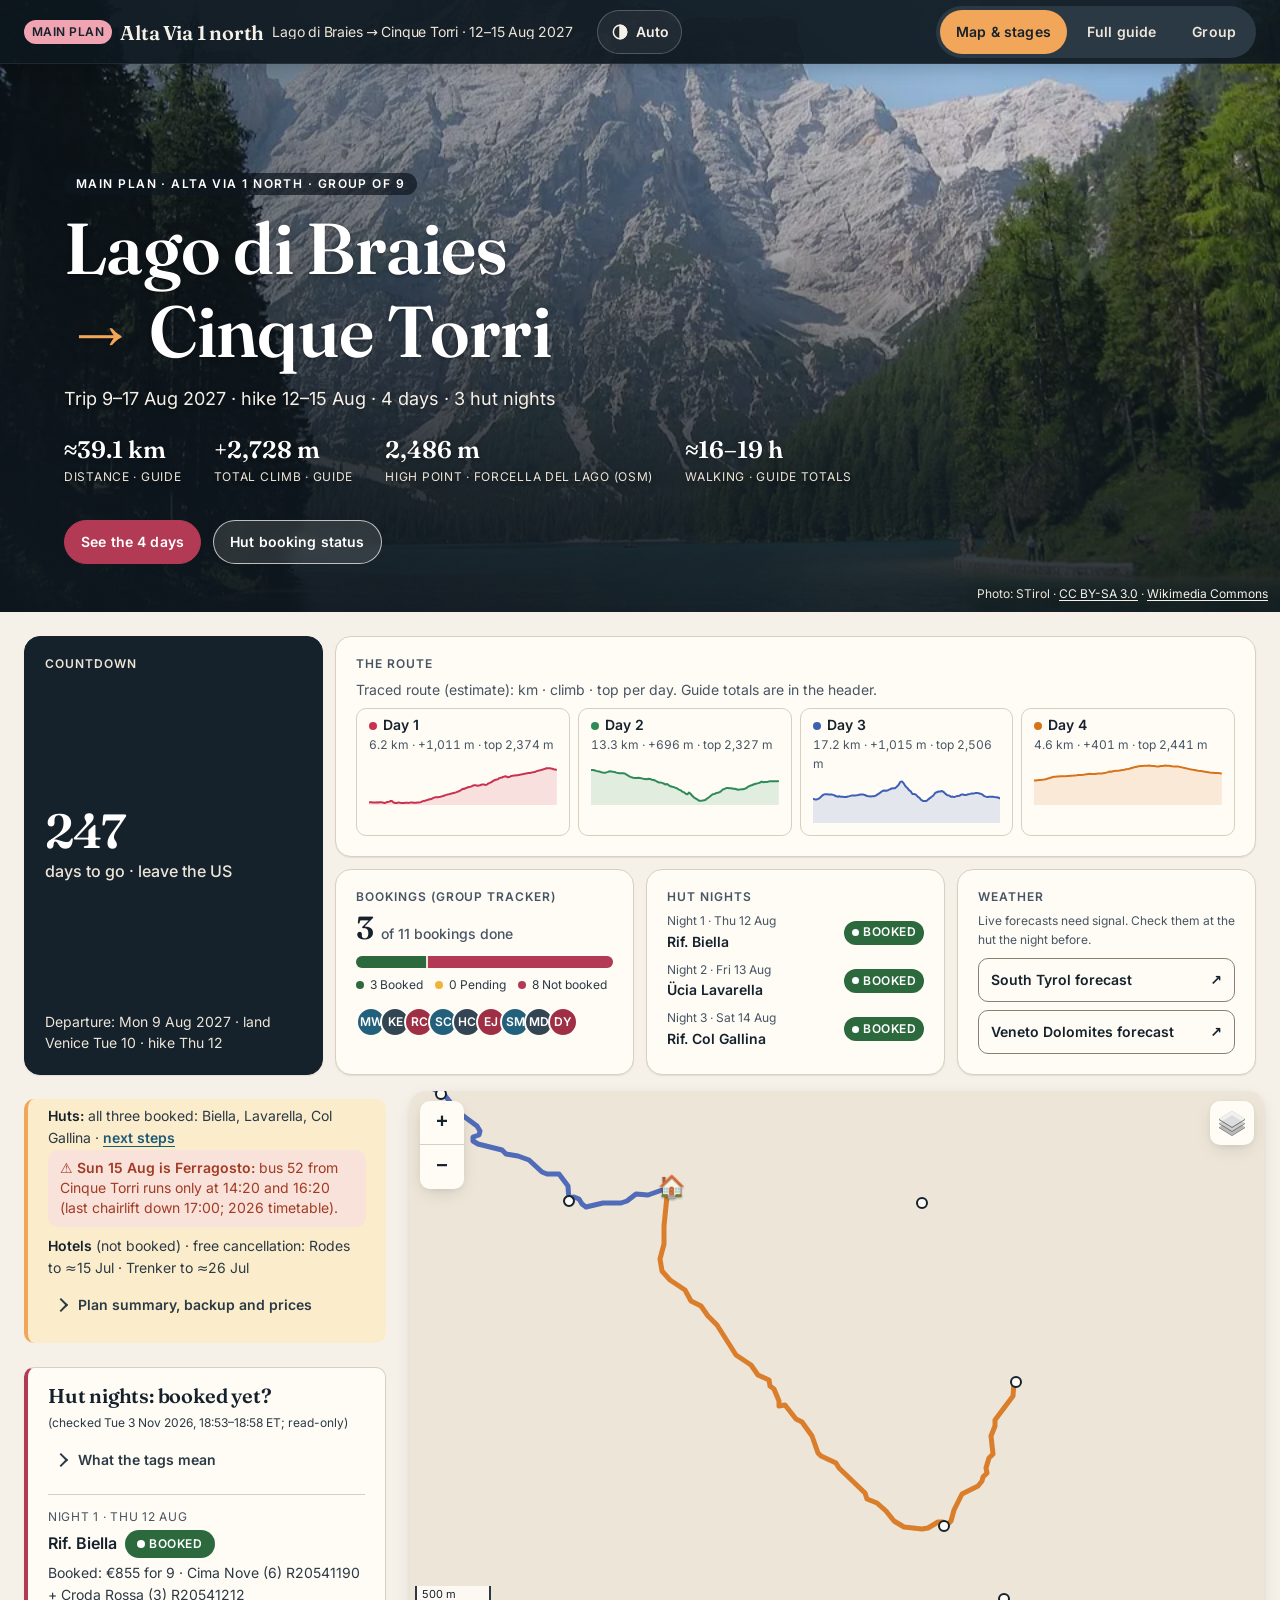
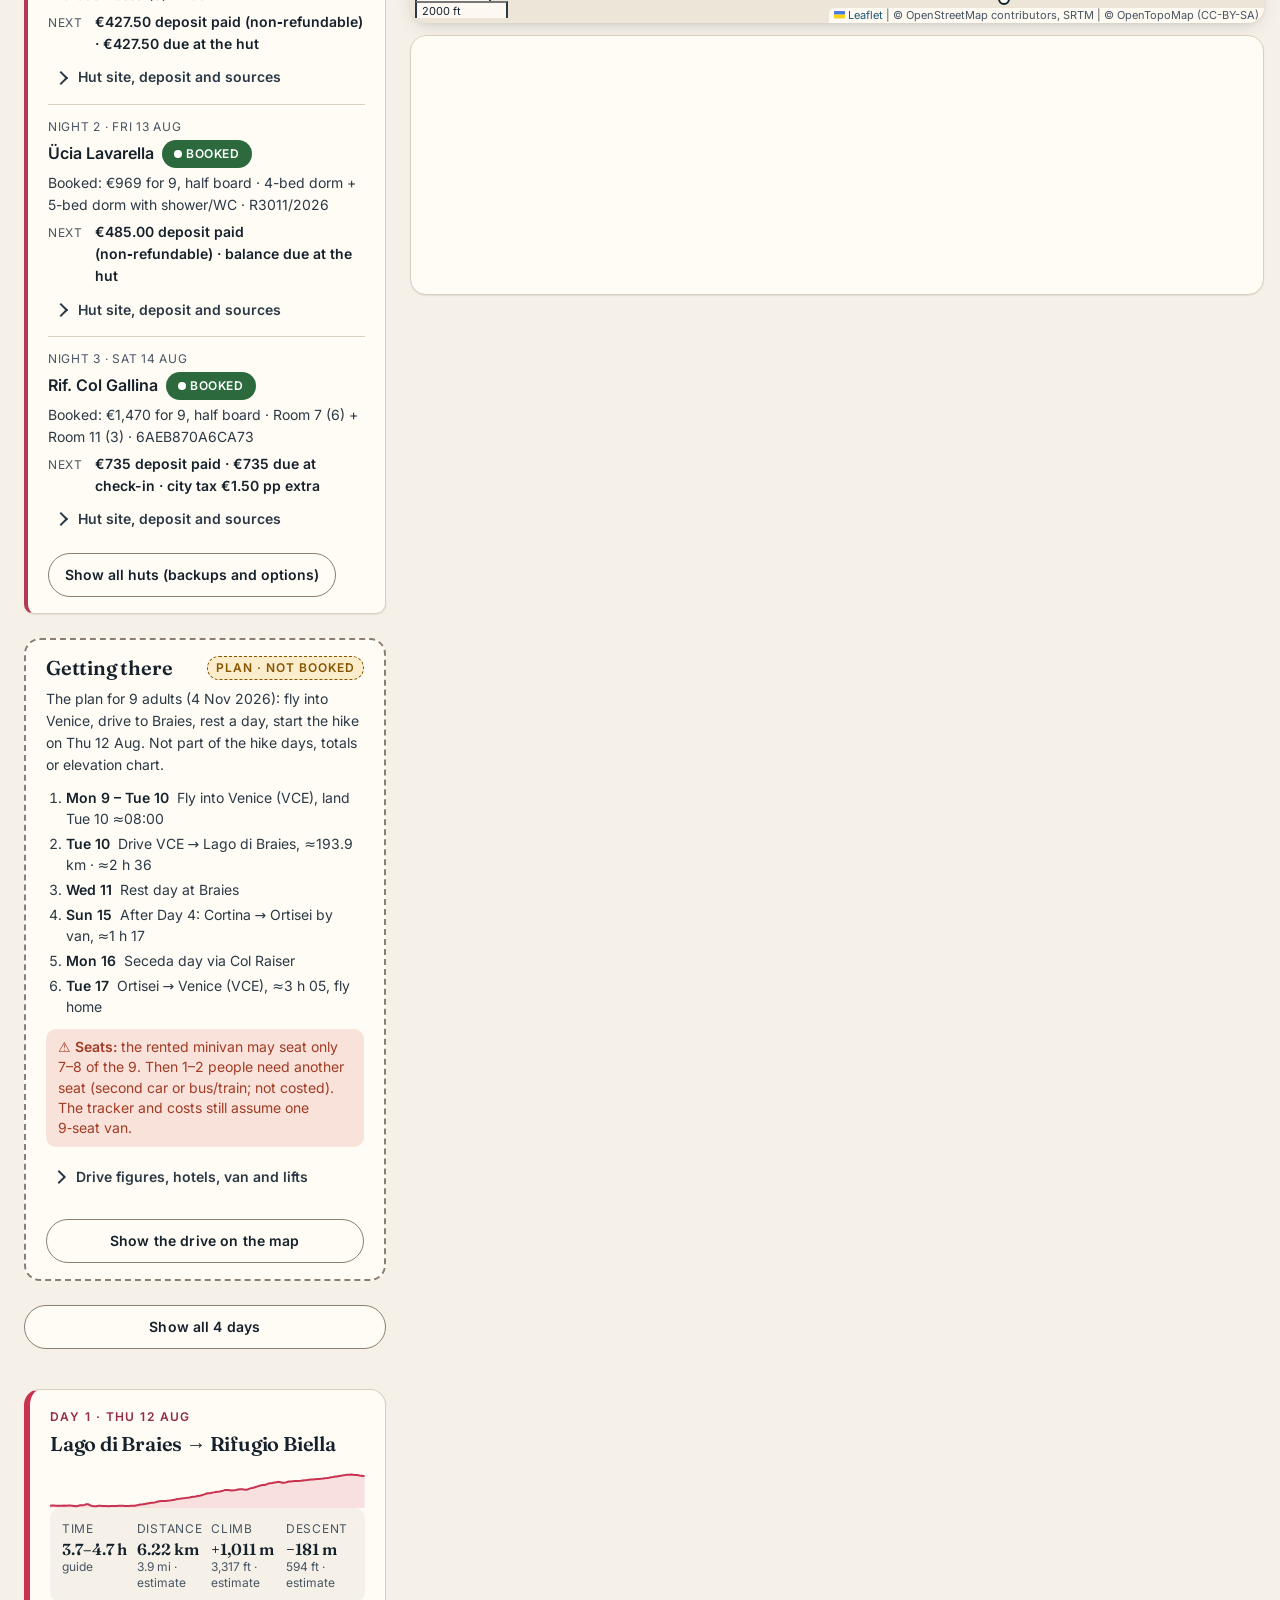
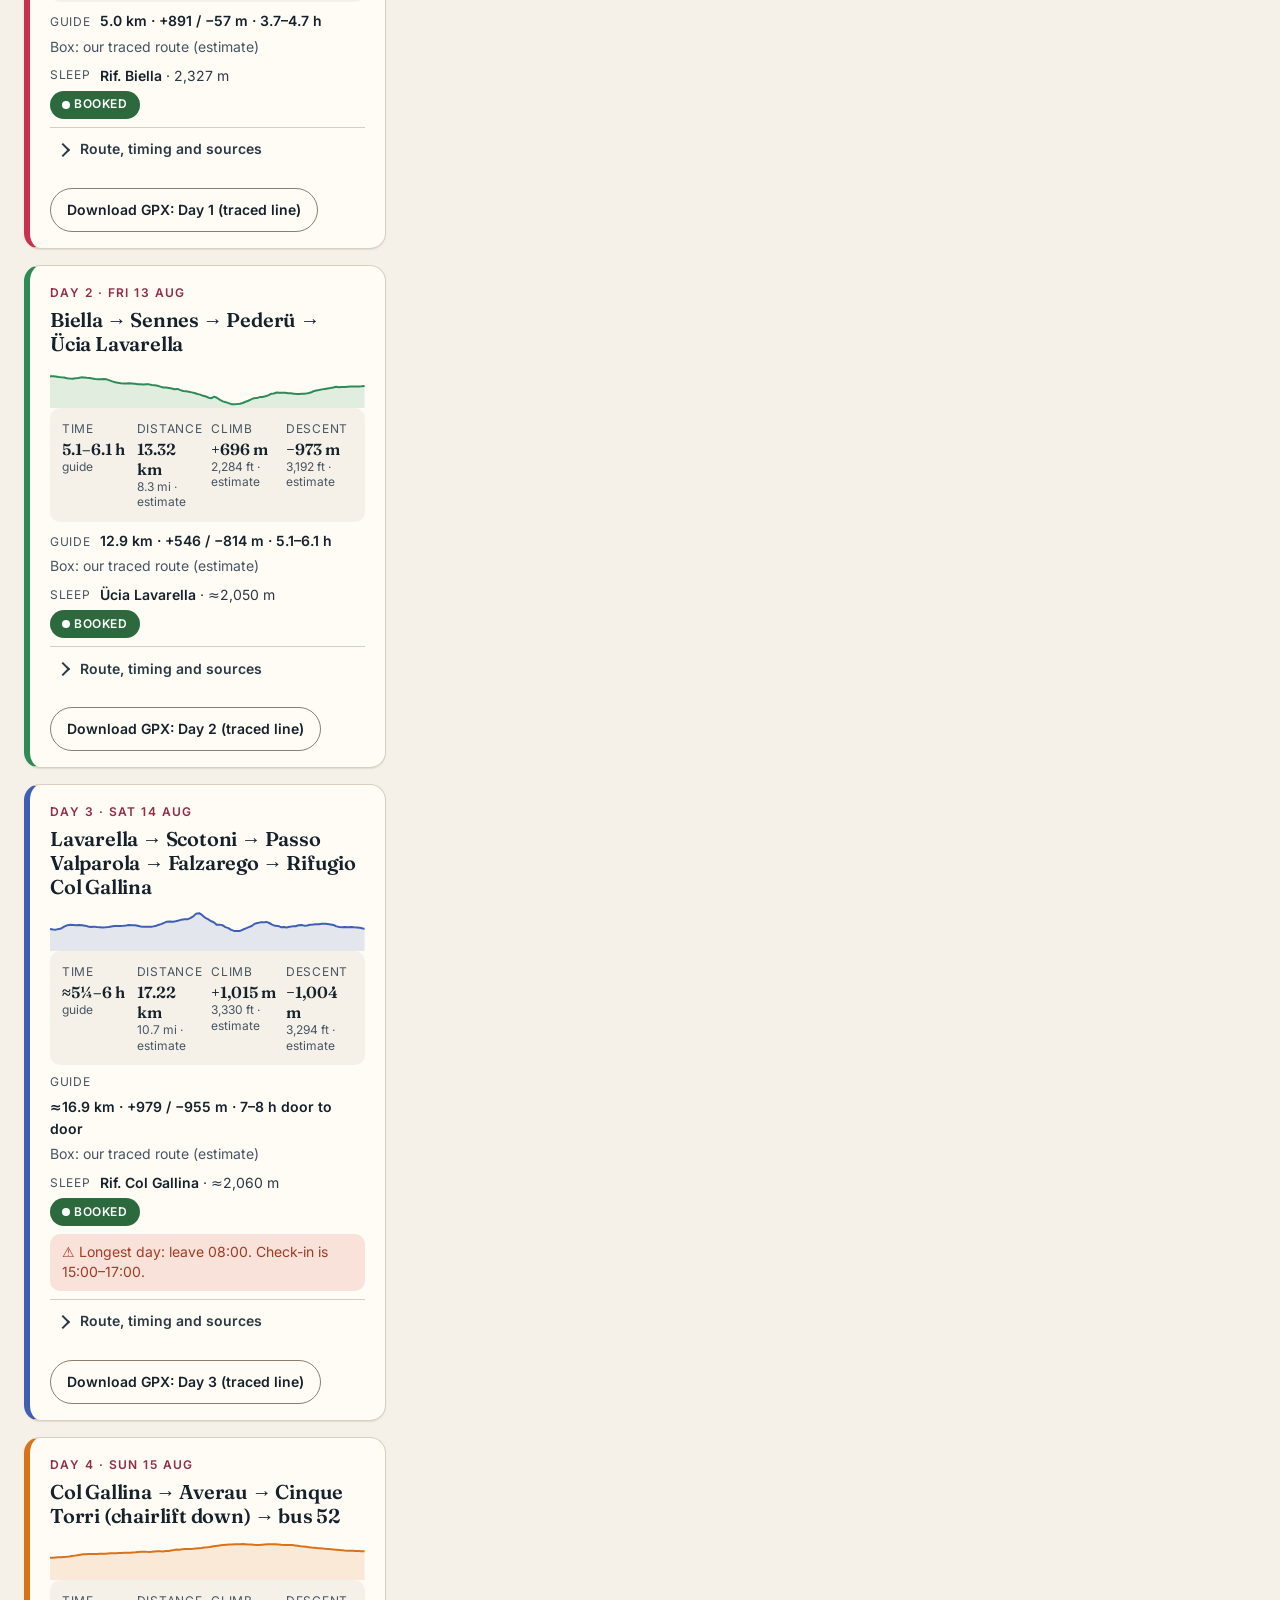
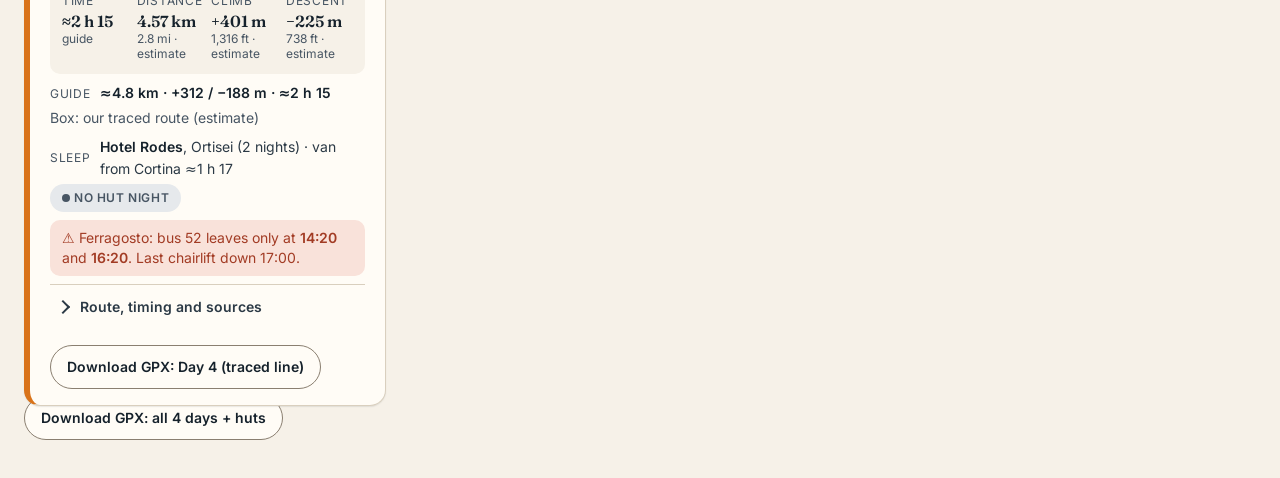
==== commit 2d0f22d1: "Lavarella deposit confirmed: €485.00 paid [S114]" ====
--- a/index.html
+++ b/index.html
@@ -11,7 +11,7 @@
 <!-- self-hosted, deferred: run in this order after the page is parsed (Leaflet → Chart.js → app.js) -->
 <script defer src="vendor/leaflet/leaflet.js"></script>
 <script defer src="vendor/chart.umd.min.js"></script>
-<script defer src="app.js?v=1bb29954ab"></script>
+<script defer src="app.js?v=3433ff74ee"></script>
 <link rel="preload" href="fonts/inter-latin-var.woff2" as="font" type="font/woff2" crossorigin>
 <link rel="preload" href="fonts/fraunces-600-latin.woff2" as="font" type="font/woff2" crossorigin>
 <style id="redesign-css">
@@ -421,7 +421,7 @@
 </div></section>
 <div id="app" role="tabpanel" aria-labelledby="bMap"><div id="side">
 <div class="print-only print-head"><b>Alta Via 1 north · day sheets</b><span>12–15 Aug 2027<span data-print-date></span></span></div>
-<div class="banner bn-v2" id="banner"><p class="bn-line"><b>Huts:</b> all three booked: Biella, Lavarella, Col Gallina · <a href="#hutStatus">next steps</a></p><p class="day-flag day-flag--warn"><span aria-hidden="true">⚠️ </span><b>Sun 15 Aug is Ferragosto:</b> bus 52 from Cinque Torri runs only at 14:20 and 16:20 (last chairlift down 17:00; 2026 timetable).</p><p class="bn-line"><b>Hotels</b> (not booked) · free cancellation: Rodes to ≈15 Jul · Trenker to ≈26 Jul</p><details class="g-more"><summary>Plan summary, backup and prices</summary><div><b>Main plan: Alta Via 1 north, 4 days, 3 hut nights, finish at Cinque Torri.</b> Backup: Palaronda (guide §8, <code>palaronda.html</code>).<br><b>⚠️ Deadlines</b><br>1. <b>Ücia Lavarella (Fri 13)</b>: <b>booked</b>, R3011/2026, 4-bed + 5-bed dorm, HB, €969; ≈€485 deposit paid (exact TBC), balance at the hut.<br>2. <b>Rif. Col Gallina (Sat 14)</b>: <b>booked</b>, 6AEB870A6CA73, Room 7 ×6 + Room 11 ×3, HB, €1,470; €735 deposit paid, €735 due at check-in; city tax €1.50 pp extra.<br>3. <b>Rif. Biella (Thu 12)</b>: <b>booked</b>, Cima Nove ×6 (R20541190) + Croda Rossa ×3 (R20541212), €855; €427.50 deposit paid, €427.50 due at the hut.<br>4. Hotels: Trenker in Braies (Tue 10–Wed 11) free cancellation to ≈26 Jul; Rodes in Ortisei (Sun 15–Mon 16) to ≈15 Jul.<br>Plan: fly Mon 9 overnight · land VCE ≈08:00 Tue 10, drive to Braies · rest Wed 11 · huts Thu 12–Sat 14 · walk out Sun 15, Ortisei · Seceda Mon 16 · fly home Tue 17. <span class="small">Public calendars checked 3 Nov 2026 (guide §5.1).</span></div></details></div>
+<div class="banner bn-v2" id="banner"><p class="bn-line"><b>Huts:</b> all three booked: Biella, Lavarella, Col Gallina · <a href="#hutStatus">next steps</a></p><p class="day-flag day-flag--warn"><span aria-hidden="true">⚠️ </span><b>Sun 15 Aug is Ferragosto:</b> bus 52 from Cinque Torri runs only at 14:20 and 16:20 (last chairlift down 17:00; 2026 timetable).</p><p class="bn-line"><b>Hotels</b> (not booked) · free cancellation: Rodes to ≈15 Jul · Trenker to ≈26 Jul</p><details class="g-more"><summary>Plan summary, backup and prices</summary><div><b>Main plan: Alta Via 1 north, 4 days, 3 hut nights, finish at Cinque Torri.</b> Backup: Palaronda (guide §8, <code>palaronda.html</code>).<br><b>⚠️ Deadlines</b><br>1. <b>Ücia Lavarella (Fri 13)</b>: <b>booked</b>, R3011/2026, 4-bed + 5-bed dorm, HB, €969; €485.00 deposit paid, balance at the hut.<br>2. <b>Rif. Col Gallina (Sat 14)</b>: <b>booked</b>, 6AEB870A6CA73, Room 7 ×6 + Room 11 ×3, HB, €1,470; €735 deposit paid, €735 due at check-in; city tax €1.50 pp extra.<br>3. <b>Rif. Biella (Thu 12)</b>: <b>booked</b>, Cima Nove ×6 (R20541190) + Croda Rossa ×3 (R20541212), €855; €427.50 deposit paid, €427.50 due at the hut.<br>4. Hotels: Trenker in Braies (Tue 10–Wed 11) free cancellation to ≈26 Jul; Rodes in Ortisei (Sun 15–Mon 16) to ≈15 Jul.<br>Plan: fly Mon 9 overnight · land VCE ≈08:00 Tue 10, drive to Braies · rest Wed 11 · huts Thu 12–Sat 14 · walk out Sun 15, Ortisei · Seceda Mon 16 · fly home Tue 17. <span class="small">Public calendars checked 3 Nov 2026 (guide §5.1).</span></div></details></div>
 <section class="banner hs-v2" id="hutStatus" aria-labelledby="hsTitle"><h2 id="hsTitle">Hut nights: booked yet?</h2><span class="small">(checked Tue 3 Nov 2026, 18:53–18:58 ET; read-only)</span>
 <details class="g-more hs-key"><summary>What the tags mean</summary><ul class="hs-legend" aria-label="Badge key"><li><span class="badge" data-status="booked">Booked</span></li><li><span class="badge" data-status="pending">Pending</span></li><li><span class="badge" data-status="not-booked">Not booked</span></li><li>= our booking (Group → Booking tracker). Tinted tags = what the hut's site shows.</li></ul></details>
 <div id="hsBody"></div>
@@ -436,7 +436,7 @@
 <div id="guide" role="tabpanel" aria-labelledby="bGuide" hidden><div class="inner" id="guideInner"><h1>MAIN PLAN: Alta Via 1 (north), Lago di Braies → Cinque Torri, 4 days hut to hut, 12–15 Aug 2027 (trip 9–17 Aug)</h1>
 <p class="g-chips"><span>9 adults</span><span>Thu 12 – Sun 15 Aug 2027</span><span>4 days · 3 hut nights</span><span>≈39.1 km · +2,728 / −2,014 m (guide)</span></p>
 
-<p><strong>Status (4 Nov 2026):</strong> <strong>Rif. Biella is booked</strong> (Thu 12: Cima Nove ×6 + Croda Rossa ×3, €855; €427.50 deposit paid, €427.50 due at the hut [S111]). <strong>Rif. Col Gallina is booked</strong> (Sat 14: Room 7 ×6 + Room 11 ×3, HB, €1,470; €735 deposit paid, €735 due at check-in; city tax €1.50 pp extra [S112]). <strong>Ücia Lavarella is booked</strong> (Fri 13: R3011/2026, 4‑bed + 5‑bed dorm, HB, €969; ≈€485 deposit paid, exact figure TBC, balance at the hut [S113]). All three huts are booked. Nothing else is booked, held or paid.</p>
+<p><strong>Status (4 Nov 2026):</strong> <strong>Rif. Biella is booked</strong> (Thu 12: Cima Nove ×6 + Croda Rossa ×3, €855; €427.50 deposit paid, €427.50 due at the hut [S111]). <strong>Rif. Col Gallina is booked</strong> (Sat 14: Room 7 ×6 + Room 11 ×3, HB, €1,470; €735 deposit paid, €735 due at check-in; city tax €1.50 pp extra [S112]). <strong>Ücia Lavarella is booked</strong> (Fri 13: R3011/2026, 4‑bed + 5‑bed dorm, HB, €969; €485.00 deposit paid [S114], balance at the hut [S113]). All three huts are booked. Nothing else is booked, held or paid.</p>
 <blockquote>
 <p><strong>⚠️ Ferragosto, Sun 15 Aug:</strong> bus 52 from Cinque Torri runs <strong>only at 14:20 and 16:20</strong> (2026 Sunday/holiday timetable [S78]); the last chairlift down is 17:00.</p>
 </blockquote>
@@ -707,7 +707,7 @@
 <tr>
 <td>Deposit / cancellation</td>
 <td><strong>€427.50 deposit paid</strong> (50%, non‑refundable); <strong>€427.50 due at the hut</strong> <span class="row-src">[S50][S111]</span></td>
-<td><strong>≈€485 deposit paid</strong> (non‑refundable; exact figure TBC); <strong>balance due at the hut</strong> <span class="row-src">[S113]</span></td>
+<td><strong>€485.00 deposit paid</strong> (non‑refundable); <strong>balance due at the hut</strong> <span class="row-src">[S114][S113]</span></td>
 <td><strong>€735 deposit paid</strong> (50%, kept on cancellation); <strong>€735 due at check-in</strong>; cash or card (no Amex) <span class="row-src">[S54][S112][S107]</span></td>
 </tr>
 <tr>
@@ -1004,8 +1004,8 @@
 <td><strong>Ücia Lavarella</strong>, Fri 13 Aug, 9 × HB</td>
 <td><strong>BOOKED 4 Nov 2026</strong> by Matthew, R3011/2026 <span class="row-src">[S113]</span></td>
 <td>Reservation with the hut (lavarella.it)</td>
-<td><strong>€969 HB</strong>: 4‑bed dorm €424 + 5‑bed dorm with shower/WC €545. <strong>≈€485 deposit paid</strong> (non‑refundable; exact figure TBC); balance due at the hut <span class="row-src">[S113]</span></td>
-<td>Confirm the exact deposit figure from the confirmation</td>
+<td><strong>€969 HB</strong>: 4‑bed dorm €424 + 5‑bed dorm with shower/WC €545. <strong>€485.00 deposit paid</strong> (non‑refundable); balance due at the hut <span class="row-src">[S113][S114]</span></td>
+<td>Done: pay the balance at the hut</td>
 </tr>
 <tr>
 <td>2</td>
@@ -1088,7 +1088,7 @@
 <td>Chairs and cable car: last down 17:00 <span class="row-src">[S66][S67]</span></td>
 </tr>
 </tbody></table>
-<p><strong>Money at risk now:</strong> Biella €427.50 (<strong>paid</strong>, non‑refundable); Col Gallina €735 (<strong>paid</strong>, kept on cancellation) ; Lavarella ≈€485 (<strong>paid</strong>, non‑refundable, exact TBC) → <strong>≈€1,647.50 non‑refundable for 9 (≈€183.06 pp)</strong>.</p>
+<p><strong>Money at risk now:</strong> Biella €427.50 (<strong>paid</strong>, non‑refundable); Col Gallina €735 (<strong>paid</strong>, kept on cancellation) ; Lavarella €485.00 (<strong>paid</strong>, non‑refundable [S114]) → <strong>€1,647.50 non‑refundable for 9 (€183.06 pp)</strong>.</p>
 <h3>5.1 Hut booking status (checked Tue 3 Nov 2026, 18:53–18:58 ET for our nights; other rows from earlier checks)</h3>
 <details class="g-more"><summary>Hut status table (same as the Map tab panel)</summary>
 
@@ -1272,7 +1272,7 @@
 <td>€107.67</td>
 <td><strong>€107.67</strong></td>
 <td>€107.67</td>
-<td>€969 for 9: 4‑bed dorm €424 + 5‑bed dorm with shower/WC €545, booked R3011/2026; ≈€485 deposit paid (exact TBC) [S113]</td>
+<td>€969 for 9: 4‑bed dorm €424 + 5‑bed dorm with shower/WC €545, booked R3011/2026; €485.00 deposit paid [S113][S114]</td>
 </tr>
 <tr>
 <td>Rif. Col Gallina HB (<strong>booked</strong>: Room 7 ×6 + Room 11 ×3)</td>
@@ -1466,7 +1466,7 @@
 <td>—</td>
 <td>—</td>
 <td>—</td>
-<td>Booked 4 Nov 2026: 4-bed dorm €424 + 5-bed dorm with shower/WC €545, HB, €969 for 9. Deposit ≈€485 (exact TBC), non-refundable; balance due at the hut [S113].</td>
+<td>Booked 4 Nov 2026: 4-bed dorm €424 + 5-bed dorm with shower/WC €545, HB, €969 for 9. Deposit €485.00 paid, non-refundable [S114]; balance due at the hut [S113].</td>
 </tr>
 <tr>
 <td>Braies hotel, nights of Tue 10 + Wed 11, 9 people (Hotel Trenker)</td>
@@ -1586,7 +1586,7 @@
 <td>€969.00</td>
 <td>€107.67</td>
 <td>—</td>
-<td>Booked R3011/2026: 4-bed dorm €424 + 5-bed dorm with shower/WC €545; deposit ≈€485 paid (exact TBC), balance at the hut [S113].</td>
+<td>Booked R3011/2026: 4-bed dorm €424 + 5-bed dorm with shower/WC €545; deposit €485.00 paid [S114], balance at the hut [S113].</td>
 </tr>
 <tr>
 <td>Rifugio Col Gallina HB × 9</td>
@@ -1696,7 +1696,7 @@
 <li><strong>Braies hotel for Tue 10–Wed 11:</strong> Trenker priced live [S107]; Pragserhof and Rose 2027 prices not loaded (no checkable engine), and Pragserhof serves <strong>no dinner on Wednesdays</strong> (Wed 11) [S71].</li>
 <li><strong>Van at the hotel</strong> for 4 nights — only matters for option (a).</li>
 <li><strong>Bus 52 Cinque Torri stop time</strong> (not printed) and the <strong>Sunday/Ferragosto timetable on Sun 15 Aug 2027</strong> (2026: 12:20 weekdays/Sat only; season 8 Jun–9 Sep) [S78].</li>
-<li><strong>Ücia Lavarella (night 2, Fri 13): answered, booked</strong> 4 Nov 2026, R3011/2026 [S113]. Still open: the exact deposit figure (≈€485) from the confirmation page.</li>
+<li><strong>Ücia Lavarella (night 2, Fri 13): answered, booked</strong> 4 Nov 2026, R3011/2026 [S113]. Deposit figure also answered: €485.00 paid [S114].</li>
 <li><strong>Col Gallina 2027 prices</strong> read live per bed on 3 Nov 2026 (€120–160) [S107]; bed counts per room come from the bukly calendar.</li>
 <li><strong>Group size 9, all named:</strong> Dylan (named 3 Nov 2026) is traveler 9 in the Group tab, and the ledger splits among all 9. A browser that saved the old 8-person defaults gets him added on its next visit; a browser with an edited roster shows a notice to add him with <strong>+ Add traveler</strong> (saved in this browser only).</li>
 <li><strong>2027 prices</strong> for huts, lifts, buses and the Braies rule are not yet published.</li>
@@ -1826,7 +1826,8 @@
 <li><strong>[S109]</strong> südtirolmobil timetable, line 350 Gröden – Waidbruck – Bozen / Val Gardena – Ponte Gardena – Bolzano (valid from 14 Dec 2025), stops Ortisei Piazza S. Antonio and S. Cristina Municipio/Dosses: <a target="_blank" rel="noopener" href="https://www.suedtirolmobil.info/fileadmin/pdf/2026/350_20251214.pdf">https://www.suedtirolmobil.info/fileadmin/pdf/2026/350_20251214.pdf</a> (checked 4 Nov 2026; the summer 2027 timetable is not out yet).</li>
 <li><strong>[S111]</strong> Rifugio Biella booking, from Matthew via Jess, 4 Nov 2026: Thu 12 Aug 2027, both confirmed: Cima Nove ×6, R20541190, €570 (€285 deposit paid); Croda Rossa ×3, R20541212, €285 (€142.50 deposit paid). Total €855; €427.50 paid, €427.50 due at the hut.</li>
 <li><strong>[S112]</strong> Rifugio Col Gallina booking, from Matthew via Jess, 4 Nov 2026: Sat 14 → Sun 15 Aug 2027, confirmed, booking 6AEB870A6CA73, private rooms: Room 7 ×6, €900 HB; Room 11 ×3, €570 HB. Total €1,470; €735 paid (deposit), €735 due at check-in. City tax €1.50 pp (€13.50 for 9) extra, not included.</li>
-<li><strong>[S113]</strong> Ücia Lavarella booking, from Matthew via Jess, 4 Nov 2026: Fri 13 → Sat 14 Aug 2027, reservation R3011/2026, 9 people, half board: 4 in the dorm €424; 5 in the dorm with shower/WC €545. Total €969. Deposit ≈€485 (exact figure TBC; confirmation page not seen), non‑refundable; balance due at the hut.</li>
+<li><strong>[S113]</strong> Ücia Lavarella booking, from Matthew via Jess, 4 Nov 2026: Fri 13 → Sat 14 Aug 2027, reservation R3011/2026, 9 people, half board: 4 in the dorm €424; 5 in the dorm with shower/WC €545. Total €969. Deposit non‑refundable (amount paid: [S114]); balance due at the hut.</li>
+<li><strong>[S114]</strong> Ücia Lavarella deposit payment confirmation (gastropool.it, for LAVARELLA), 4 Nov 2026: &quot;deposit (earnest money)&quot;, amount 485.00 €, reference number R3011/2026, transaction completed successfully.</li>
 <li><strong>[S110]</strong> (superseded by [S112]: old plan, not booked) Rifugio Col Gallina booking screen (bukly), from Matthew, 4 Nov 2026: Room 3, 5 beds × €130 + Room 5, 4 beds × €120 = €1,130 HB for Sat 14 Aug 2027; city tax €1.50 pp/night extra.</li>
 </ul>
 </details>
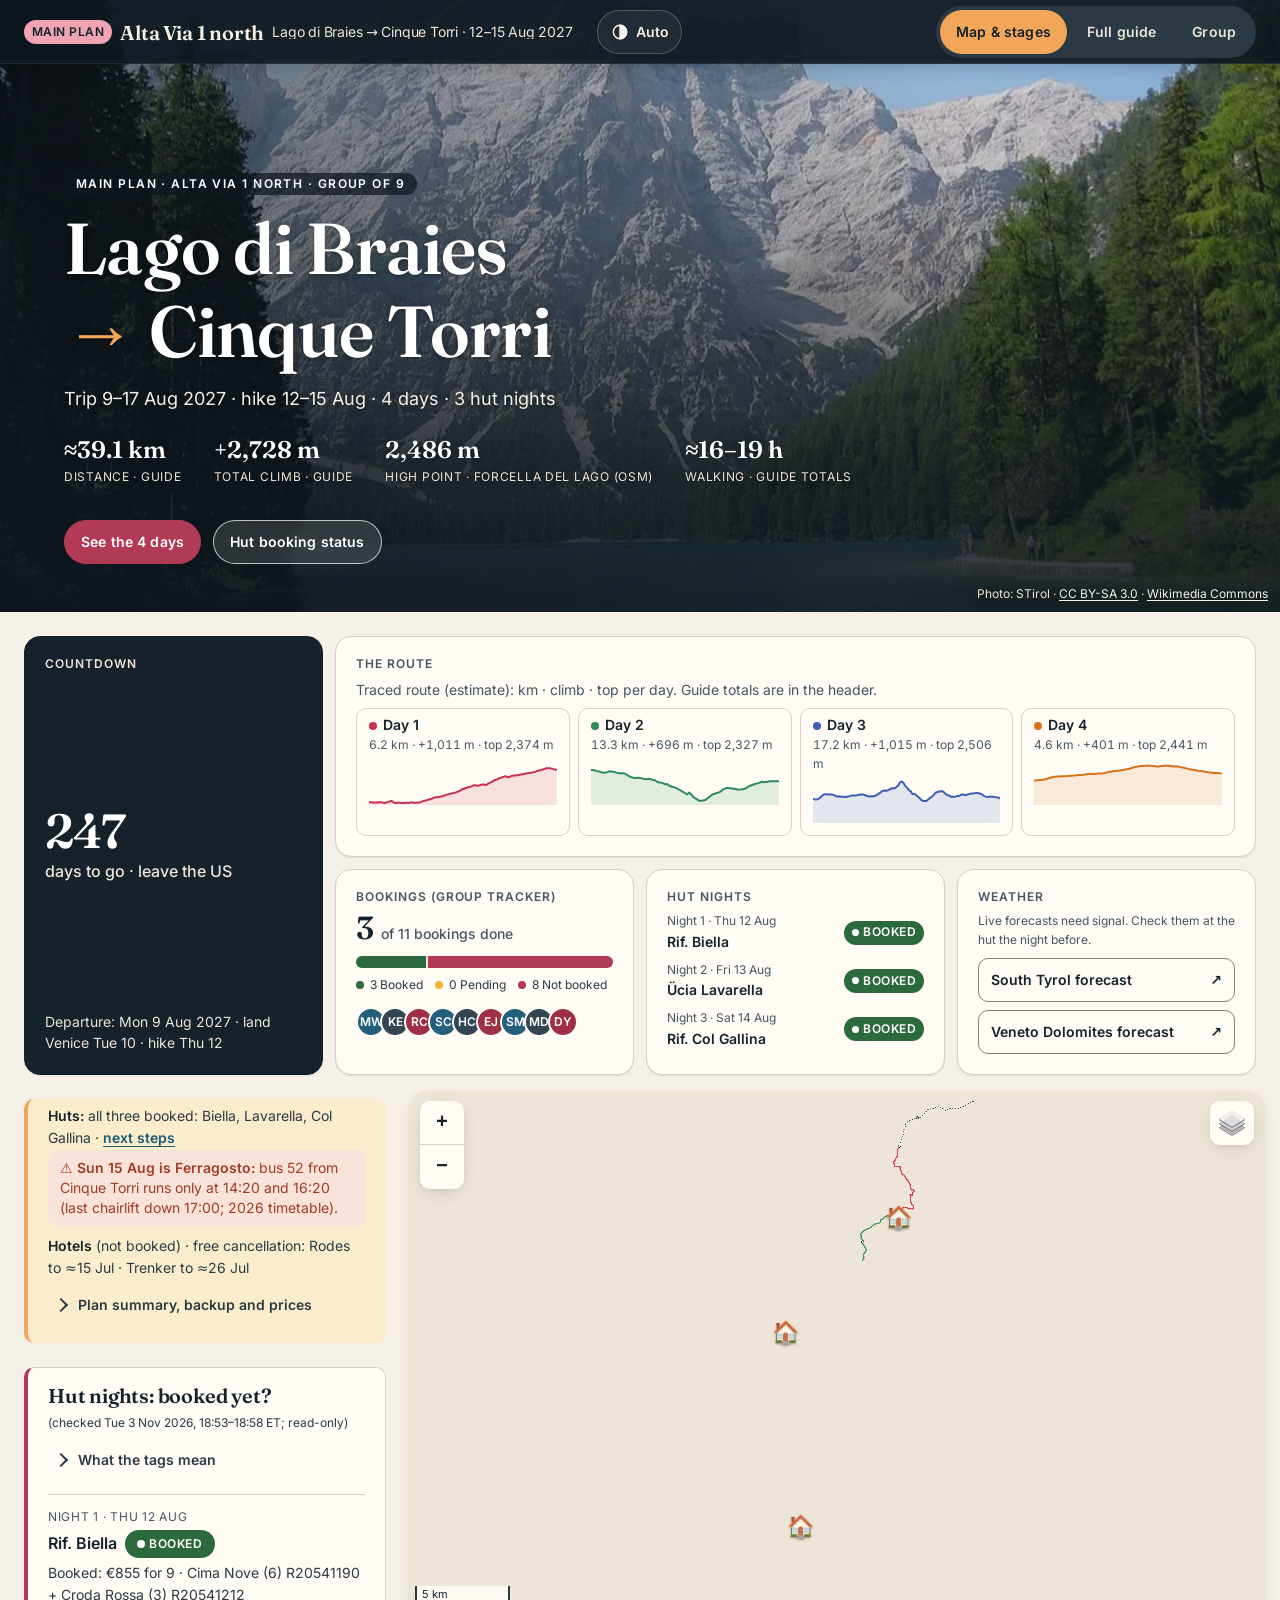
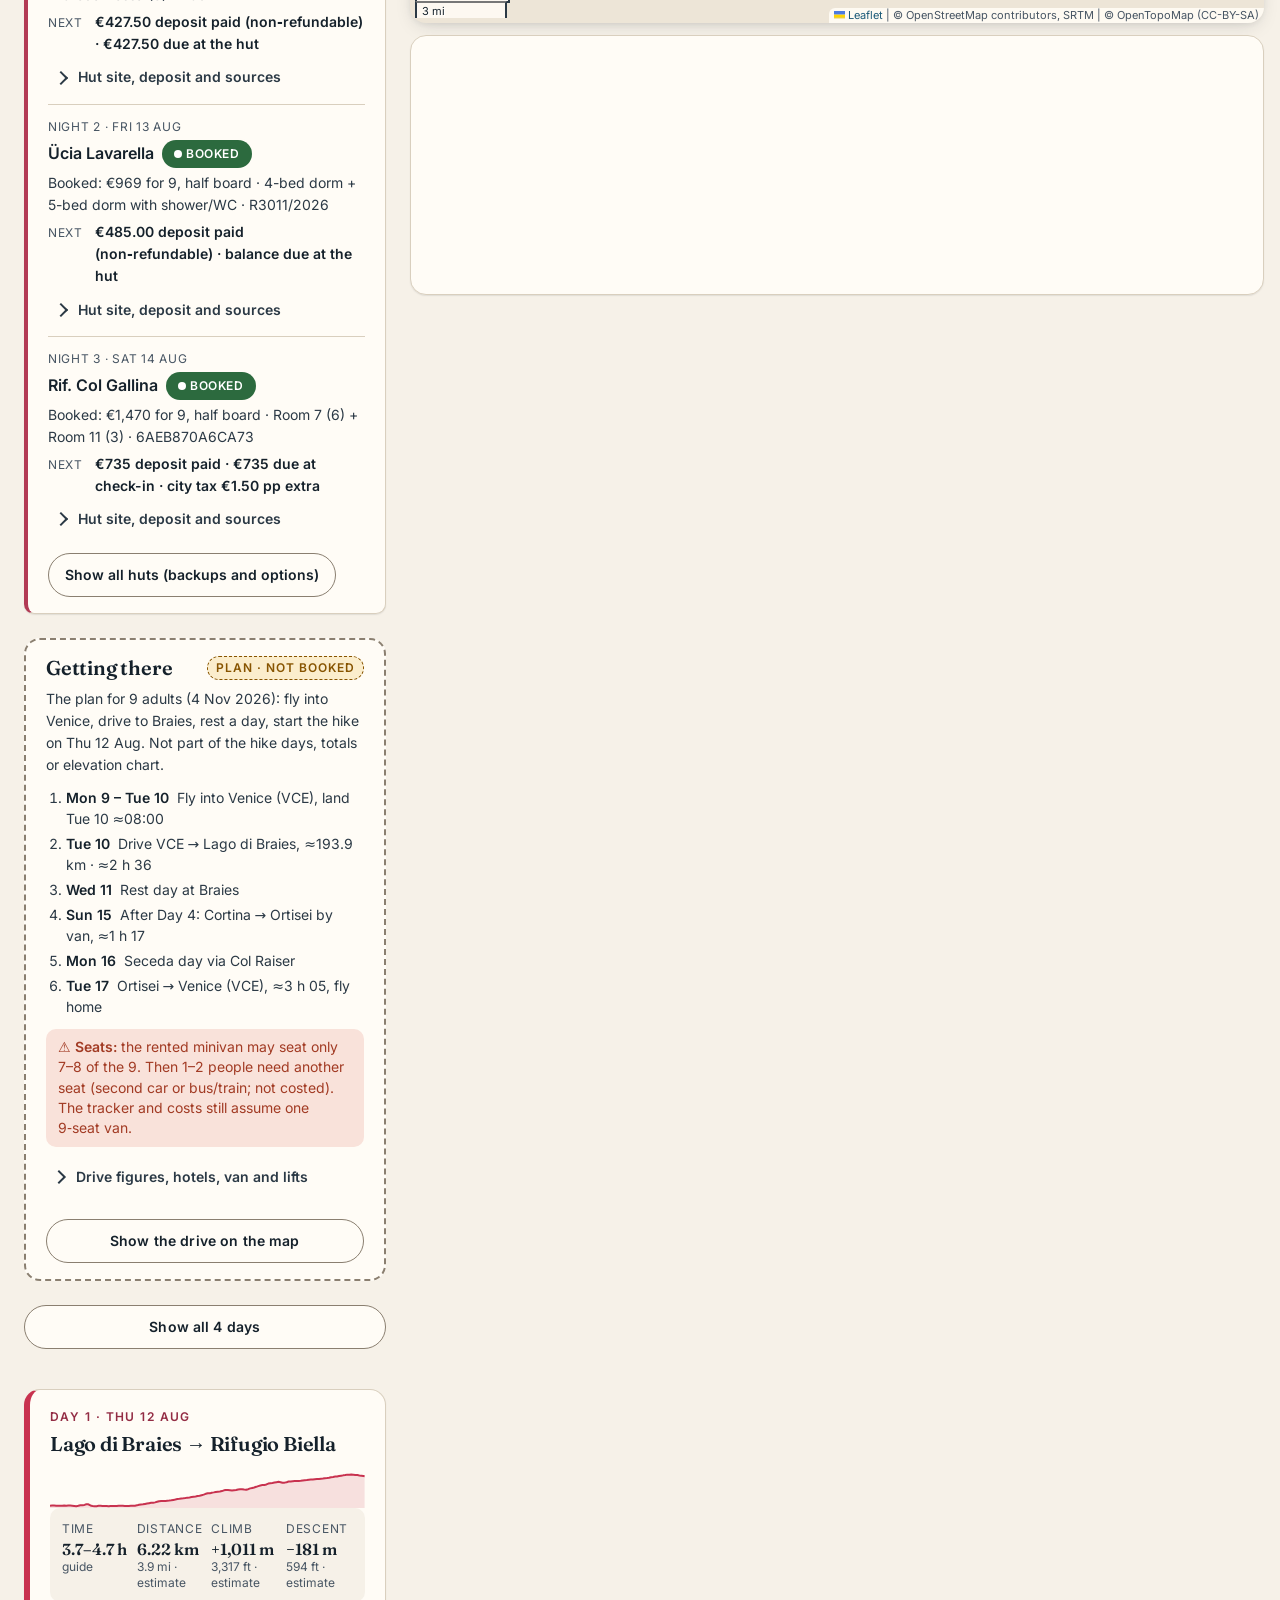
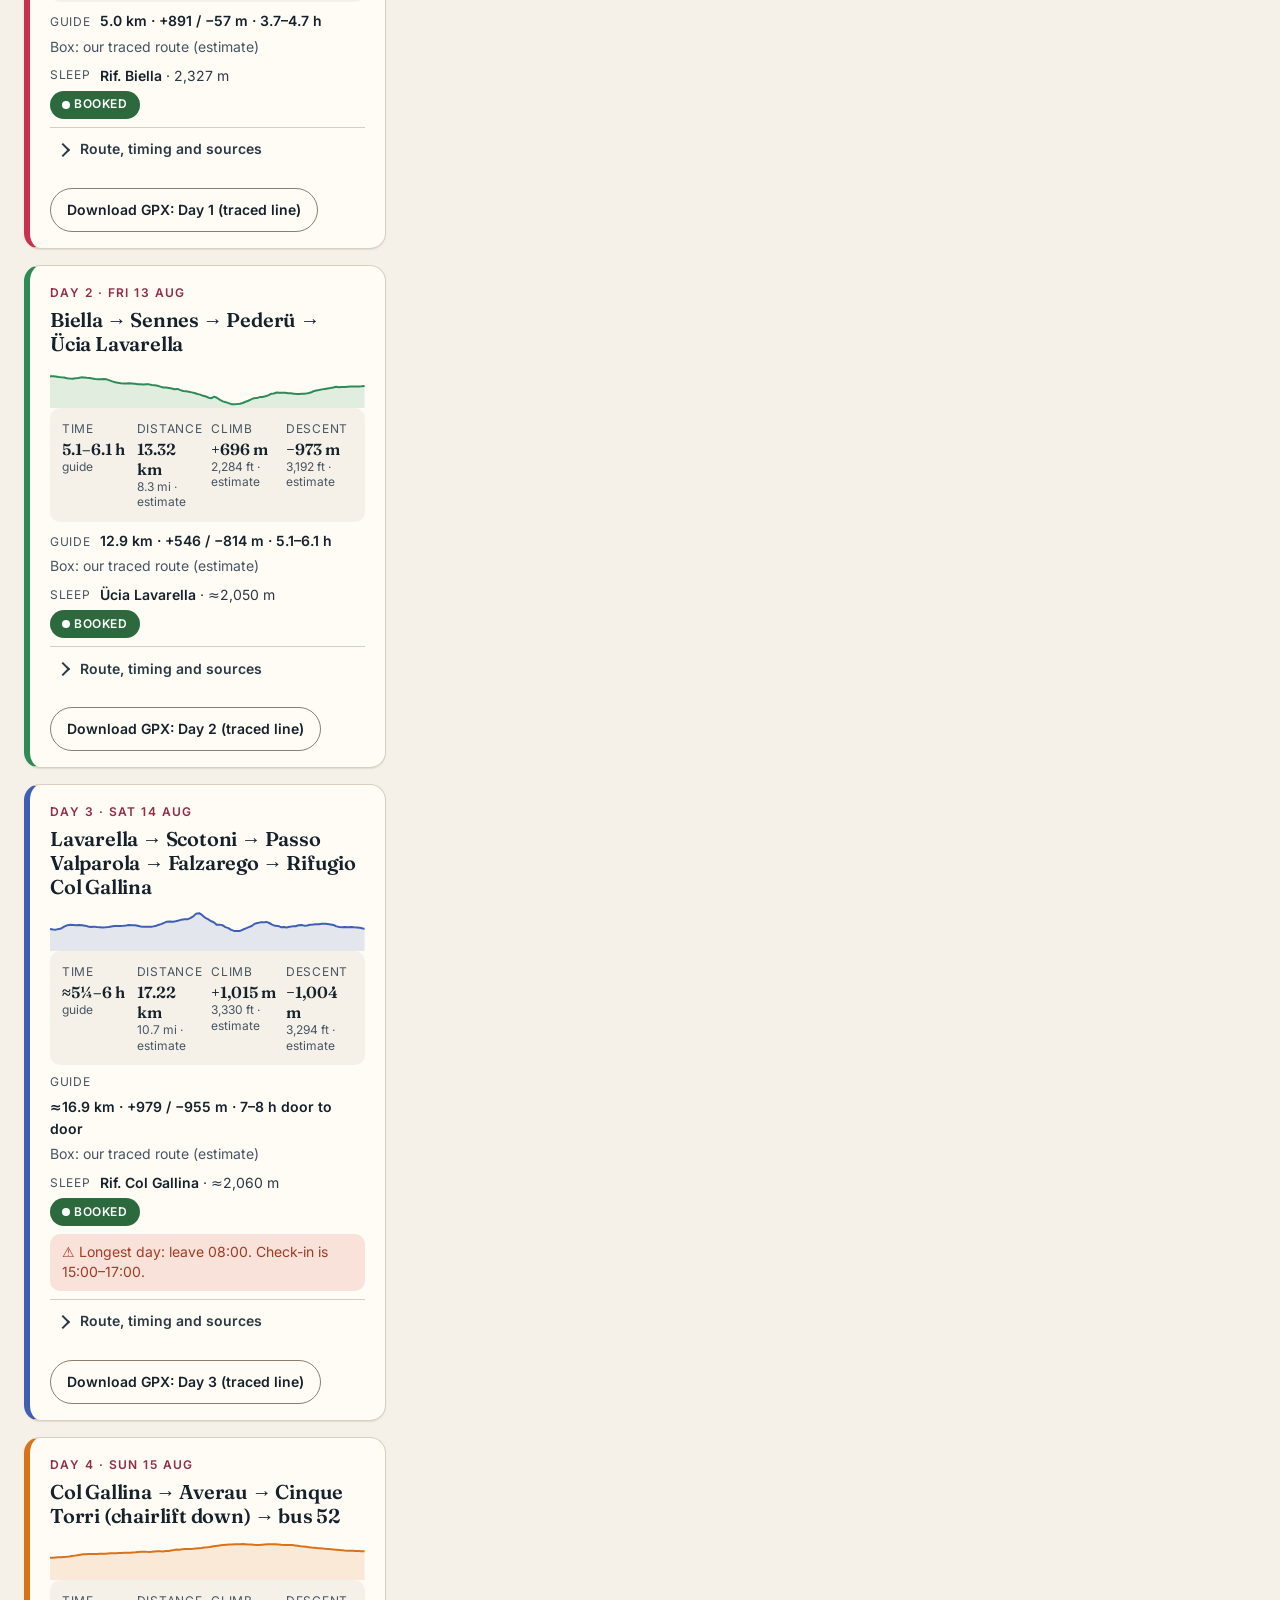
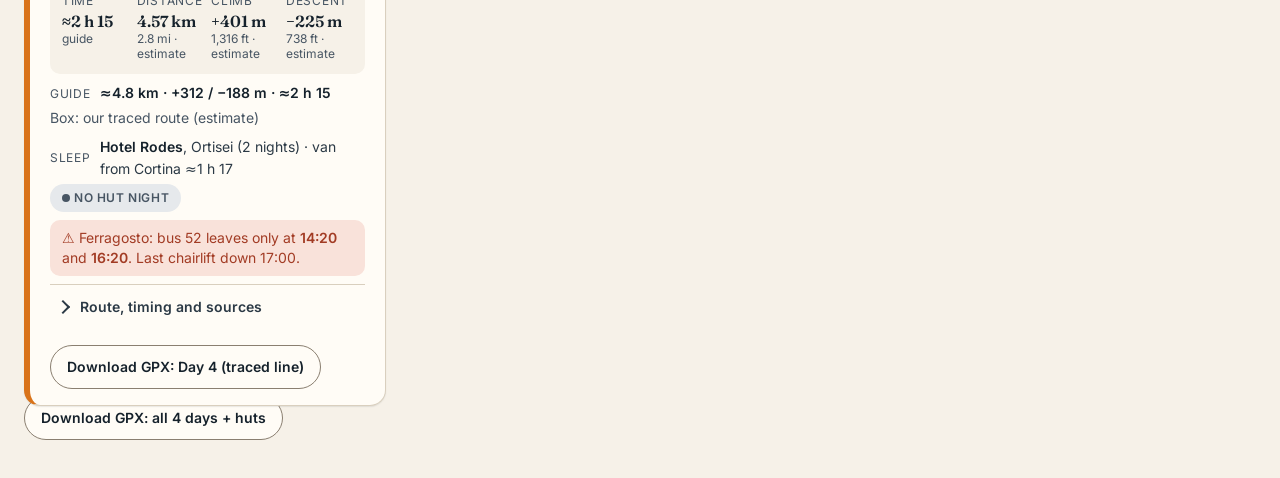
==== commit 684f5aaa: "Full guide v2 layout; review fixes; FAQ 7 matches read-only Group tab" ====
--- a/index.html
+++ b/index.html
@@ -11,7 +11,7 @@
 <!-- self-hosted, deferred: run in this order after the page is parsed (Leaflet → Chart.js → app.js) -->
 <script defer src="vendor/leaflet/leaflet.js"></script>
 <script defer src="vendor/chart.umd.min.js"></script>
-<script defer src="app.js?v=3433ff74ee"></script>
+<script defer src="app.js?v=5afb42a329"></script>
 <link rel="preload" href="fonts/inter-latin-var.woff2" as="font" type="font/woff2" crossorigin>
 <link rel="preload" href="fonts/fraunces-600-latin.woff2" as="font" type="font/woff2" crossorigin>
 <style id="redesign-css">
@@ -433,19 +433,34 @@
 <p class="print-only print-foot"><b>Emergency: 112</b> (EU emergency number, works without a SIM). Carry the GPX on your phone too. Check the online page for changes before you go.</p>
 <p class="gpx-all"><a class="btn-gpx" href="gpx/av1_all_days.gpx" download type="application/gpx+xml">Download GPX: all 4 days + huts</a></p>
 </div><div id="main"><div id="map"></div><div id="prof"><canvas id="chart"></canvas></div></div></div>
-<div id="guide" role="tabpanel" aria-labelledby="bGuide" hidden><div class="inner" id="guideInner"><h1>MAIN PLAN: Alta Via 1 (north), Lago di Braies → Cinque Torri, 4 days hut to hut, 12–15 Aug 2027 (trip 9–17 Aug)</h1>
-<p class="g-chips"><span>9 adults</span><span>Thu 12 – Sun 15 Aug 2027</span><span>4 days · 3 hut nights</span><span>≈39.1 km · +2,728 / −2,014 m (guide)</span></p>
-
-<p><strong>Status (4 Nov 2026):</strong> <strong>Rif. Biella is booked</strong> (Thu 12: Cima Nove ×6 + Croda Rossa ×3, €855; €427.50 deposit paid, €427.50 due at the hut [S111]). <strong>Rif. Col Gallina is booked</strong> (Sat 14: Room 7 ×6 + Room 11 ×3, HB, €1,470; €735 deposit paid, €735 due at check-in; city tax €1.50 pp extra [S112]). <strong>Ücia Lavarella is booked</strong> (Fri 13: R3011/2026, 4‑bed + 5‑bed dorm, HB, €969; €485.00 deposit paid [S114], balance at the hut [S113]). All three huts are booked. Nothing else is booked, held or paid.</p>
-<blockquote>
-<p><strong>⚠️ Ferragosto, Sun 15 Aug:</strong> bus 52 from Cinque Torri runs <strong>only at 14:20 and 16:20</strong> (2026 Sunday/holiday timetable [S78]); the last chairlift down is 17:00.</p>
-</blockquote>
-<details class="g-more"><summary>Plan history, group size, availability notes and conventions</summary>
-
+<div id="guide" role="tabpanel" aria-labelledby="bGuide" hidden><div class="inner" id="guideInner"><p class="eyebrow gv-eyebrow">Main plan · Full guide</p>
+    <h1 class="gv-h1">Alta Via 1 north: Lago di Braies → Cinque Torri</h1>
+    <section class="gv-glance" aria-label="Trip at a glance">
+    <ul class="gv-when">
+     <li><svg class="gv-ico" viewBox="0 0 24 24" fill="none" stroke="currentColor" stroke-width="1.8" stroke-linecap="round" stroke-linejoin="round" aria-hidden="true" focusable="false"><path d="M4 5.5h16a1 1 0 0 1 1 1V20a1 1 0 0 1-1 1H4a1 1 0 0 1-1-1V6.5a1 1 0 0 1 1-1ZM3 10h18M8 3v4M16 3v4"/></svg><span><span class="gv-lbl">Trip</span> <b>Mon 9 – Tue 17 Aug 2027</b></span></li>
+     <li><svg class="gv-ico" viewBox="0 0 24 24" fill="none" stroke="currentColor" stroke-width="1.8" stroke-linecap="round" stroke-linejoin="round" aria-hidden="true" focusable="false"><path d="M2.5 19.5 9 8.5l4 6 2.5-3.5 6 8.5Z"/></svg><span><span class="gv-lbl">Hike</span> <b>Thu 12 – Sun 15 Aug 2027</b> · 4 days hut to hut · 3 hut nights</span></li>
+     <li><svg class="gv-ico" viewBox="0 0 24 24" fill="none" stroke="currentColor" stroke-width="1.8" stroke-linecap="round" stroke-linejoin="round" aria-hidden="true" focusable="false"><path d="M9 5a3.2 3.2 0 1 0 0 6.4A3.2 3.2 0 0 0 9 5ZM3 20c0-3.3 2.7-5.5 6-5.5s6 2.2 6 5.5M16 4.8a3 3 0 0 1 0 6M18 14.6c1.9.6 3 2.4 3 5.4"/></svg><span><span class="gv-lbl">Group</span> <b>9 adults</b></span></li>
+    </ul>
+    <div class="gv-route" aria-hidden="true"><span class="gv-seg" style="--w:12.63;--c:var(--stage-line-1)"></span><span class="gv-seg" style="--w:32.58;--c:var(--stage-line-2)"></span><span class="gv-seg" style="--w:42.68;--c:var(--stage-line-3)"></span><span class="gv-seg" style="--w:12.12;--c:var(--stage-line-4)"></span></div>
+    <p class="gv-route-names">Lago di Braies <span aria-hidden="true">→</span> Biella <span aria-hidden="true">→</span> Lavarella <span aria-hidden="true">→</span> Col Gallina <span aria-hidden="true">→</span> Cinque Torri</p>
+    <p class="gv-total"><b>≈39.1 km</b> · <b>+2,728 / −2,014 m</b> · <b>≈16–19 h</b> walking <span class="gv-tag">guide</span></p>
+    <ul class="gv-dchips" aria-label="The four days"><li><a class="gv-dchip" href="#day-1" style="--day:var(--stage-line-1)"><span class="gv-dchip-k">Day 1 · Thu 12</span><b>Lago di Braies → Biella</b><span class="gv-dchip-s"><span>5.0 km</span> · <span>+891 m</span> · <span>3.7–4.7 h</span></span></a></li><li><a class="gv-dchip" href="#day-2" style="--day:var(--stage-line-2)"><span class="gv-dchip-k">Day 2 · Fri 13</span><b>Biella → Ücia Lavarella</b><span class="gv-dchip-s"><span>12.9 km</span> · <span>+546 m</span> · <span>5.1–6.1 h</span></span></a></li><li><a class="gv-dchip" href="#day-3" style="--day:var(--stage-line-3)"><span class="gv-dchip-k">Day 3 · Sat 14</span><b>Lavarella → Col Gallina</b><span class="gv-dchip-s"><span>≈16.9 km</span> · <span>+979 m</span> · <span>5¼–6 h</span></span></a></li><li><a class="gv-dchip" href="#day-4" style="--day:var(--stage-line-4)"><span class="gv-dchip-k">Day 4 · Sun 15</span><b>Col Gallina → Cinque Torri</b><span class="gv-dchip-s"><span>≈4.8 km</span> · <span>+312 m</span> · <span>≈2 h 15</span></span></a></li></ul>
+    <p class="gv-mini">Where we sleep</p>
+    <ul class="gv-hchips">
+    <li><a class="gv-hchip" href="#hut-biella"><svg class="gv-ico" viewBox="0 0 24 24" fill="none" stroke="currentColor" stroke-width="1.8" stroke-linecap="round" stroke-linejoin="round" aria-hidden="true" focusable="false"><path d="M3 11.5 12 4l9 7.5M5.5 9.6V20h13V9.6M10 20v-5h4v5"/></svg><span class="gv-hchip-t"><span class="gv-hchip-k">Hut night 1 · Thu 12</span><b>Rif. Biella</b><span class="gv-ref">R20541190 + R20541212</span></span><span class="badge badge--booked">Booked</span></a></li>
+    <li><a class="gv-hchip" href="#hut-lavarella"><svg class="gv-ico" viewBox="0 0 24 24" fill="none" stroke="currentColor" stroke-width="1.8" stroke-linecap="round" stroke-linejoin="round" aria-hidden="true" focusable="false"><path d="M3 11.5 12 4l9 7.5M5.5 9.6V20h13V9.6M10 20v-5h4v5"/></svg><span class="gv-hchip-t"><span class="gv-hchip-k">Hut night 2 · Fri 13</span><b>Ücia Lavarella</b><span class="gv-ref">R3011/2026</span></span><span class="badge badge--booked">Booked</span></a></li>
+    <li><a class="gv-hchip" href="#hut-colgallina"><svg class="gv-ico" viewBox="0 0 24 24" fill="none" stroke="currentColor" stroke-width="1.8" stroke-linecap="round" stroke-linejoin="round" aria-hidden="true" focusable="false"><path d="M3 11.5 12 4l9 7.5M5.5 9.6V20h13V9.6M10 20v-5h4v5"/></svg><span class="gv-hchip-t"><span class="gv-hchip-k">Hut night 3 · Sat 14</span><b>Rif. Col Gallina</b><span class="gv-ref">6AEB870A6CA73</span></span><span class="badge badge--booked">Booked</span></a></li>
+    <li><a class="gv-hchip gv-hchip--todo" href="#book-5"><svg class="gv-ico" viewBox="0 0 24 24" fill="none" stroke="currentColor" stroke-width="1.8" stroke-linecap="round" stroke-linejoin="round" aria-hidden="true" focusable="false"><path d="M3 19V6M3 14h18v5M21 14a3 3 0 0 0-3-3h-7v3M7.5 12.2a1.6 1.6 0 1 0 0-.01"/></svg><span class="gv-hchip-t"><span class="gv-hchip-k">Tue 10 + Wed 11</span><b>Hotel Trenker, Braies</b><span class="gv-ref">refundable until ≈Mon 26 Jul 2027</span></span><span class="badge badge--pending">Not booked yet</span></a></li>
+    <li><a class="gv-hchip gv-hchip--todo" href="#book-4"><svg class="gv-ico" viewBox="0 0 24 24" fill="none" stroke="currentColor" stroke-width="1.8" stroke-linecap="round" stroke-linejoin="round" aria-hidden="true" focusable="false"><path d="M3 19V6M3 14h18v5M21 14a3 3 0 0 0-3-3h-7v3M7.5 12.2a1.6 1.6 0 1 0 0-.01"/></svg><span class="gv-hchip-t"><span class="gv-hchip-k">Sun 15 + Mon 16</span><b>Hotel Rodes, Ortisei</b><span class="gv-ref">free cancellation until ≈Thu 15 Jul 2027</span></span><span class="badge badge--pending">Not booked yet</span></a></li>
+    </ul>
+    <div class="gv-warn" role="note"><svg class="gv-ico" viewBox="0 0 24 24" fill="none" stroke="currentColor" stroke-width="1.8" stroke-linecap="round" stroke-linejoin="round" aria-hidden="true" focusable="false"><path d="M12 3.5 21.5 20h-19ZM12 10v4.5M12 17.4h.01"/></svg><div>
+<p><strong>Ferragosto, Sun 15 Aug:</strong> bus 52 from Cinque Torri runs <strong>only at 14:20 and 16:20</strong> (2026 Sunday/holiday timetable [S78]); the last chairlift down is 17:00.</p>
+</div></div>
+    <details class="g-more"><summary>Booking status in full, plan history and conventions</summary><p><strong>Status (4 Nov 2026):</strong> <strong>Rif. Biella is booked</strong> (Thu 12: Cima Nove ×6 + Croda Rossa ×3, €855; €427.50 deposit paid, €427.50 due at the hut [S111]). <strong>Rif. Col Gallina is booked</strong> (Sat 14: Room 7 ×6 + Room 11 ×3, HB, €1,470; €735 deposit paid, €735 due at check-in; city tax €1.50 pp extra [S112]). <strong>Ücia Lavarella is booked</strong> (Fri 13: R3011/2026, 4‑bed + 5‑bed dorm, HB, €969; €485.00 deposit paid [S114], balance at the hut [S113]). All three huts are booked. Nothing else is booked, held or paid.</p>
 <p><strong>Group of 9, all named (the Group tab lists all 9), beds asked for 9 · Plan prepared 2 Nov 2026; dates and huts changed 3 Nov 2026 and again 4 Nov 2026 (plan for 9 adults: fly Mon 9 Aug, Braies Tue 10–Wed 11, hike Thu 12–Sun 15 Aug 2027, night 2 at <strong>Ücia Lavarella</strong> instead of Fanes, Ortisei Sun 15–Mon 16, home Tue 17) · All three huts are booked (Biella, Lavarella, Col Gallina); nothing else is booked, held or paid.</strong></p>
-<p><strong>This is the main hike.</strong> Alta Via 1 north, 3 hut nights (Biella, Ücia Lavarella, Col Gallina), finishing at Cinque Torri on Sun 15 Aug (Ferragosto) with no night at Nuvolau, then 2 nights in Ortisei (Seceda) and home from Venice on Tue 17 Aug. <strong>Lagazuoi is now optional, with no night</strong>: a Day 3 detour on foot or by cable car (§2.2). The Palaronda is the <strong>backup</strong> only (§8 and <code>palaronda.html</code>). Days 1–2 use the figures from Matthew&#39;s hut planner [S91]; Days 3–4 use hut and trail sources [S52][S55][S61][S101][S102].</p>
+<p><strong>This is the main hike.</strong> Alta Via 1 north, 3 hut nights (Biella, Ücia Lavarella, Col Gallina), finishing at Cinque Torri on Sun 15 Aug (Ferragosto) with no night at Nuvolau, then 2 nights in Ortisei (Seceda) and home from Venice on Tue 17 Aug. <strong>Lagazuoi is now optional, with no night</strong>: a Day 3 detour on foot or by cable car (§2.2). The Palaronda is the <strong>backup</strong> only (§8 and <code>palaronda.html</code>). Days 1–2 use the figures from Matthew's hut planner [S91]; Days 3–4 use hut and trail sources [S52][S55][S61][S101][S102].</p>
 <p><strong>Group size: 9 people</strong> (Matthew, 3 Nov 2026; the 9th, Dylan, named 3 Nov 2026). The Group tab roster, the cost ledger, beds and the group cost in §6 are all for <strong>9</strong>.</p>
-<p>Conventions: <strong>[Sn]</strong> = source (list at the end). <strong>EST</strong> = my estimate, with the method stated. <strong>TRACE (EST)</strong> = route traced on OpenStreetMap (AV1 relation 177743 for Days 1–2; OSM trails plus 512 m of the SP24 road near Passo Valparola for Days 3–4) with elevation from OpenTopoData EU‑DEM 25 m, sampled every 40 m, counting climbs/drops of 5 m or more. Prices are <strong>2026</strong> unless stated; 2027 prices are mostly not published. EUR→USD at 1.1216 (ECB, 2 Nov 2026) [S32]. Interactive map: <code>av1.html</code> (this guide is also its &quot;Full guide&quot; tab).</p>
+<p>Conventions: <strong>[Sn]</strong> = source (list at the end). <strong>EST</strong> = my estimate, with the method stated. <strong>TRACE (EST)</strong> = route traced on OpenStreetMap (AV1 relation 177743 for Days 1–2; OSM trails plus 512 m of the SP24 road near Passo Valparola for Days 3–4) with elevation from OpenTopoData EU‑DEM 25 m, sampled every 40 m, counting climbs/drops of 5 m or more. Prices are <strong>2026</strong> unless stated; 2027 prices are mostly not published. EUR→USD at 1.1216 (ECB, 2 Nov 2026) [S32]. Interactive map: <code>av1.html</code> (this guide is also its "Full guide" tab).</p>
 <blockquote>
 <p><strong>Availability note (Tue 3 Nov 2026, 18:53–18:58 ET, read-only) [S107].</strong> For 9 adults on the new dates: <strong>Biella</strong> showed 38 free places on Thu 12 Aug (€855 HB; max 8 per reservation, so 2 bookings); <strong>Col Gallina</strong> showed 23 shared‑room beds plus private rooms on Sat 14 Aug (per-bed €120–160 HB); <strong>Hotel Trenker</strong> (Braies) fits 9 on Tue 10–Wed 11; <strong>Hotel Rodes</strong> (Ortisei) fits 9 on Sun 15–Mon 16. <strong>Sun 15 Aug is Ferragosto</strong> (Italian national holiday): crowds, lift queues, Sunday buses, holiday traffic (§3.3). Full table: §5.1 Hut booking status and the panel in <code>av1.html</code>.</p>
 </blockquote>
@@ -453,11 +468,9 @@
 <p><strong>Plan update (Wed 4 Nov 2026, from Matthew) [S108].</strong> Night 2 is <strong>Ücia Lavarella</strong> (a few minutes from Rif. Fanes), not Fanes: 4‑bed dorm + 5‑bed dorm with shower/WC, half board (price and status: §5). Biella: <strong>booked</strong> 4 Nov, <strong>Cima Nove (6) + Croda Rossa (3)</strong> [S111]. Col Gallina: <strong>booked</strong> 4 Nov, private <strong>Room 7 (6) + Room 11 (3)</strong>, HB, <strong>€1,470</strong> (6AEB870A6CA73 [S112]; city tax €1.50 pp extra). The earlier Room 3 + Room 5 plan (€1,130 [S110]) is replaced.</p>
 </blockquote>
 </details>
-
-
-<hr>
-<h2>1. Trip at a glance</h2>
-<table tabindex="0" aria-label="Guide table 1 (scrolls sideways)">
+    </section><nav class="gv-toc" aria-label="Guide sections"><ul><li><a href="#timeline">Dates</a></li><li><a href="#hike-days">Days</a></li><li><a href="#getting-there">Getting there</a></li><li><a href="#van">Van</a></li><li><a href="#booking">Booking</a></li><li><a href="#cost">Cost</a></li><li><a href="#group-manager">Group</a></li><li><a href="#backup">Backup</a></li><li><a href="#questions">Questions</a></li><li><a href="#sources">Sources</a></li></ul></nav><h2 id="timeline">1. Trip at a glance</h2>
+    <ol class="gv-timeline" aria-label="Day by day, Mon 9 to Tue 17 Aug 2027"><li class="gv-tl"><span class="gv-tl-date"><span>Mon</span><b>9</b></span><svg class="gv-ico gv-tl-ico" viewBox="0 0 24 24" fill="none" stroke="currentColor" stroke-width="1.8" stroke-linecap="round" stroke-linejoin="round" aria-hidden="true" focusable="false"><path d="M10.2 20.5 12 19.5v-5l8 2.6v-2.2l-8-5V4.6a1.5 1.5 0 0 0-3 0v5.3l-8 5v2.2l8-2.6v5l1.2 1"/></svg><span class="gv-tl-body"><b>Fly out overnight</b><span>e.g. UA321 IAD 17:15 → VCE ≈07:55</span><span class="gv-tl-night"><svg class="gv-ico gv-ico--s" viewBox="0 0 24 24" fill="none" stroke="currentColor" stroke-width="1.8" stroke-linecap="round" stroke-linejoin="round" aria-hidden="true" focusable="false"><path d="M3 19V6M3 14h18v5M21 14a3 3 0 0 0-3-3h-7v3M7.5 12.2a1.6 1.6 0 1 0 0-.01"/></svg><span class="sr-only">Night: </span>Plane</span></span></li><li class="gv-tl"><span class="gv-tl-date"><span>Tue</span><b>10</b></span><svg class="gv-ico gv-tl-ico" viewBox="0 0 24 24" fill="none" stroke="currentColor" stroke-width="1.8" stroke-linecap="round" stroke-linejoin="round" aria-hidden="true" focusable="false"><path d="M2.5 6.5h11l4 4.5h3.5v6h-2M2.5 6.5V17h2.2M8.8 17h6.4M2.5 11h15"/></svg><span class="gv-tl-body"><b>Land VCE ≈08:00, van to Braies</b><span>≈193.9 km, ≈2 h 36, then rest</span><span class="gv-tl-night"><svg class="gv-ico gv-ico--s" viewBox="0 0 24 24" fill="none" stroke="currentColor" stroke-width="1.8" stroke-linecap="round" stroke-linejoin="round" aria-hidden="true" focusable="false"><path d="M3 19V6M3 14h18v5M21 14a3 3 0 0 0-3-3h-7v3M7.5 12.2a1.6 1.6 0 1 0 0-.01"/></svg><span class="sr-only">Night: </span>Braies hotel (Trenker), 1 of 2</span></span></li><li class="gv-tl"><span class="gv-tl-date"><span>Wed</span><b>11</b></span><svg class="gv-ico gv-tl-ico" viewBox="0 0 24 24" fill="none" stroke="currentColor" stroke-width="1.8" stroke-linecap="round" stroke-linejoin="round" aria-hidden="true" focusable="false"><path d="M2.5 6.5h11l4 4.5h3.5v6h-2M2.5 6.5V17h2.2M8.8 17h6.4M2.5 11h15"/></svg><span class="gv-tl-body"><b>Rest day at Braies</b><span>Option (b): drivers move the van to Cortina ≈47 min, bus back</span><span class="gv-tl-night"><svg class="gv-ico gv-ico--s" viewBox="0 0 24 24" fill="none" stroke="currentColor" stroke-width="1.8" stroke-linecap="round" stroke-linejoin="round" aria-hidden="true" focusable="false"><path d="M3 19V6M3 14h18v5M21 14a3 3 0 0 0-3-3h-7v3M7.5 12.2a1.6 1.6 0 1 0 0-.01"/></svg><span class="sr-only">Night: </span>Braies hotel</span></span></li><li class="gv-tl gv-tl--hike" style="--day:var(--stage-line-1)"><span class="gv-tl-date"><span>Thu</span><b>12</b></span><svg class="gv-ico gv-tl-ico" viewBox="0 0 24 24" fill="none" stroke="currentColor" stroke-width="1.8" stroke-linecap="round" stroke-linejoin="round" aria-hidden="true" focusable="false"><path d="M2.5 19.5 9 8.5l4 6 2.5-3.5 6 8.5Z"/></svg><span class="gv-tl-body"><b>Day 1 · Braies → Biella</b><span>5.0 km · +891 m</span><span class="gv-tl-night"><svg class="gv-ico gv-ico--s" viewBox="0 0 24 24" fill="none" stroke="currentColor" stroke-width="1.8" stroke-linecap="round" stroke-linejoin="round" aria-hidden="true" focusable="false"><path d="M3 19V6M3 14h18v5M21 14a3 3 0 0 0-3-3h-7v3M7.5 12.2a1.6 1.6 0 1 0 0-.01"/></svg><span class="sr-only">Night: </span>Rif. Biella</span></span></li><li class="gv-tl gv-tl--hike" style="--day:var(--stage-line-2)"><span class="gv-tl-date"><span>Fri</span><b>13</b></span><svg class="gv-ico gv-tl-ico" viewBox="0 0 24 24" fill="none" stroke="currentColor" stroke-width="1.8" stroke-linecap="round" stroke-linejoin="round" aria-hidden="true" focusable="false"><path d="M2.5 19.5 9 8.5l4 6 2.5-3.5 6 8.5Z"/></svg><span class="gv-tl-body"><b>Day 2 · Biella → Lavarella</b><span>12.9 km · +546 m</span><span class="gv-tl-night"><svg class="gv-ico gv-ico--s" viewBox="0 0 24 24" fill="none" stroke="currentColor" stroke-width="1.8" stroke-linecap="round" stroke-linejoin="round" aria-hidden="true" focusable="false"><path d="M3 19V6M3 14h18v5M21 14a3 3 0 0 0-3-3h-7v3M7.5 12.2a1.6 1.6 0 1 0 0-.01"/></svg><span class="sr-only">Night: </span>Ücia Lavarella</span></span></li><li class="gv-tl gv-tl--hike" style="--day:var(--stage-line-3)"><span class="gv-tl-date"><span>Sat</span><b>14</b></span><svg class="gv-ico gv-tl-ico" viewBox="0 0 24 24" fill="none" stroke="currentColor" stroke-width="1.8" stroke-linecap="round" stroke-linejoin="round" aria-hidden="true" focusable="false"><path d="M2.5 19.5 9 8.5l4 6 2.5-3.5 6 8.5Z"/></svg><span class="gv-tl-body"><b>Day 3 · Lavarella → Col Gallina</b><span>≈16.9 km · +979 m · longest</span><span class="gv-tl-night"><svg class="gv-ico gv-ico--s" viewBox="0 0 24 24" fill="none" stroke="currentColor" stroke-width="1.8" stroke-linecap="round" stroke-linejoin="round" aria-hidden="true" focusable="false"><path d="M3 19V6M3 14h18v5M21 14a3 3 0 0 0-3-3h-7v3M7.5 12.2a1.6 1.6 0 1 0 0-.01"/></svg><span class="sr-only">Night: </span>Rif. Col Gallina</span></span></li><li class="gv-tl gv-tl--hike" style="--day:var(--stage-line-4)"><span class="gv-tl-date"><span>Sun</span><b>15</b></span><svg class="gv-ico gv-tl-ico" viewBox="0 0 24 24" fill="none" stroke="currentColor" stroke-width="1.8" stroke-linecap="round" stroke-linejoin="round" aria-hidden="true" focusable="false"><path d="M2.5 19.5 9 8.5l4 6 2.5-3.5 6 8.5Z"/></svg><span class="gv-tl-body"><b>Day 4 · Col Gallina → Cinque Torri</b><span>Ferragosto · chair + bus 52 · van to Ortisei ≈1 h 17</span><span class="gv-tl-night"><svg class="gv-ico gv-ico--s" viewBox="0 0 24 24" fill="none" stroke="currentColor" stroke-width="1.8" stroke-linecap="round" stroke-linejoin="round" aria-hidden="true" focusable="false"><path d="M3 19V6M3 14h18v5M21 14a3 3 0 0 0-3-3h-7v3M7.5 12.2a1.6 1.6 0 1 0 0-.01"/></svg><span class="sr-only">Night: </span>Ortisei (Hotel Rodes)</span></span></li><li class="gv-tl"><span class="gv-tl-date"><span>Mon</span><b>16</b></span><svg class="gv-ico gv-tl-ico" viewBox="0 0 24 24" fill="none" stroke="currentColor" stroke-width="1.8" stroke-linecap="round" stroke-linejoin="round" aria-hidden="true" focusable="false"><path d="M3 4.5 21 8M12 6.3V10M6.5 10h11v8a2 2 0 0 1-2 2h-7a2 2 0 0 1-2-2Zm0 4h11"/></svg><span class="gv-tl-body"><b>Seceda via Col Raiser</b><span>Lift is in Santa Cristina: bus 350 or taxi</span><span class="gv-tl-night"><svg class="gv-ico gv-ico--s" viewBox="0 0 24 24" fill="none" stroke="currentColor" stroke-width="1.8" stroke-linecap="round" stroke-linejoin="round" aria-hidden="true" focusable="false"><path d="M3 19V6M3 14h18v5M21 14a3 3 0 0 0-3-3h-7v3M7.5 12.2a1.6 1.6 0 1 0 0-.01"/></svg><span class="sr-only">Night: </span>Ortisei</span></span></li><li class="gv-tl"><span class="gv-tl-date"><span>Tue</span><b>17</b></span><svg class="gv-ico gv-tl-ico" viewBox="0 0 24 24" fill="none" stroke="currentColor" stroke-width="1.8" stroke-linecap="round" stroke-linejoin="round" aria-hidden="true" focusable="false"><path d="M10.2 20.5 12 19.5v-5l8 2.6v-2.2l-8-5V4.6a1.5 1.5 0 0 0-3 0v5.3l-8 5v2.2l8-2.6v5l1.2 1"/></svg><span class="gv-tl-body"><b>Drive Ortisei → VCE, fly home</b><span>≈202 km, ≈3 h 05</span><span class="gv-tl-night"><svg class="gv-ico gv-ico--s" viewBox="0 0 24 24" fill="none" stroke="currentColor" stroke-width="1.8" stroke-linecap="round" stroke-linejoin="round" aria-hidden="true" focusable="false"><path d="M3 19V6M3 14h18v5M21 14a3 3 0 0 0-3-3h-7v3M7.5 12.2a1.6 1.6 0 1 0 0-.01"/></svg><span class="sr-only">Night: </span>—</span></span></li></ol>
+    <details class="g-more"><summary>Full table with distances, times and sources</summary><table aria-label="Guide table 1 (scrolls sideways)" tabindex="0">
 <thead>
 <tr>
 <th>Date (2027)</th>
@@ -510,16 +523,60 @@
 <td>Drive Ortisei → VCE (≈202 km, ≈3 h 05), return the van, fly home <span class="row-src">[S107]</span></td>
 <td>—</td>
 </tr>
-</tbody></table>
-<p><strong>Three hut nights:</strong> Biella, Ücia Lavarella, Col Gallina. <strong>No night at Lagazuoi or Nuvolau:</strong> both are optional viewpoints (§2.2).</p>
-<h2>2. The hike, day by day</h2>
-<details class="g-more"><summary>Why this split (Biella, Lavarella, Col Gallina)</summary>
-
-<p><strong>Main plan split:</strong> Braies → Biella → Ücia Lavarella → Col Gallina → Cinque Torri (night 2 moved from Fanes to Lavarella on 4 Nov 2026 [S108]; the two huts are a few minutes apart). Many guides put night 1 at <strong>Sennes</strong> instead of Biella (e.g. dolomites-guide.com [S37], Alpenventures [S38]); Biella is 3 km earlier on the same trail, which makes Day 1 short (good on arrival day +1) and Day 2 longer. Night 3 moved from Lagazuoi (not bookable online for August 2027 [S104]) to <strong>Col Gallina</strong>, just below Passo Falzarego. That makes Day 3 longer in distance but lower, and Day 4 short.</p>
-</details>
-
-<h3>2.1 Summary table</h3>
-<table tabindex="0" aria-label="Guide table 2 (scrolls sideways)">
+</tbody></table><p><strong>Three hut nights:</strong> Biella, Ücia Lavarella, Col Gallina. <strong>No night at Lagazuoi or Nuvolau:</strong> both are optional viewpoints (§2.2).</p></details><h2 id="hike-days">2. The hike, day by day</h2><div class="gv-days"><article class="gv-day" id="day-1" style="--day:var(--stage-line-1)" aria-labelledby="day-1-h">
+    <div class="gv-day-head"><p class="gv-day-eyebrow"><span class="gv-daynum">Day 1</span> Thu 12 Aug</p></div>
+    <h3 id="day-1-h" class="gv-day-title">Lago di Braies <span class="gv-arrow" aria-label="to">→</span> Rifugio Biella</h3>
+    <p class="gv-via">Lake shore, trail 1, Forcella Sora Forno</p>
+    <div class="gv-statbox"><dl class="day-stats gv-stats"><div><dt>Time</dt><dd>3.7–4.7 h<small>guide</small></dd></div><div><dt>Distance</dt><dd>5.0 km<small>3.1 mi · guide</small></dd></div><div><dt>Climb</dt><dd>+891 m<small>2,923 ft · guide</small></dd></div><div><dt>Descent</dt><dd>−57 m<small>187 ft · guide</small></dd></div></dl></div>
+    <figure class="gv-prof"><div class="gv-prof-plot" role="img" aria-label="Elevation profile, Day 1: Lago di Braies 1,494 m to Rif. Biella 2,327 m; high point Forcella Sora Forno."><svg viewBox="0 0 100 100" preserveAspectRatio="none" aria-hidden="true" focusable="false"><path class="gv-prof-area" d="M0,100 L0.00,91.88 L0.64,91.45 L1.29,91.42 L1.93,91.74 L2.57,91.92 L3.21,91.90 L3.86,91.54 L4.50,91.29 L5.14,91.71 L5.79,91.38 L6.43,91.50 L7.07,91.71 L7.71,92.32 L8.36,92.88 L9.00,92.18 L9.64,90.55 L10.28,90.65 L10.93,89.91 L11.57,88.43 L12.21,88.53 L12.86,91.29 L13.50,92.55 L14.14,92.83 L14.78,92.88 L15.43,92.02 L16.07,91.96 L16.71,92.59 L17.36,92.75 L18.00,92.79 L18.64,92.79 L19.28,92.62 L19.93,92.38 L20.57,92.45 L21.21,92.64 L21.86,92.08 L22.50,91.93 L23.14,92.02 L23.78,92.44 L24.43,92.56 L25.07,92.27 L25.71,92.11 L26.36,91.86 L27.00,91.65 L27.64,91.04 L28.28,89.54 L28.93,88.90 L29.57,88.40 L30.21,87.48 L30.85,86.79 L31.50,85.97 L32.14,85.06 L32.78,84.83 L33.43,84.02 L34.07,82.63 L34.71,81.49 L35.35,80.78 L36.00,80.78 L36.64,80.55 L37.28,80.24 L37.93,79.77 L38.57,79.09 L39.21,78.34 L39.85,77.32 L40.50,76.45 L41.14,75.69 L41.78,74.94 L42.43,74.46 L43.07,73.67 L43.71,72.95 L44.35,72.57 L45.00,71.76 L45.64,71.00 L46.28,70.44 L46.92,69.37 L47.57,68.48 L48.21,67.25 L48.85,65.93 L49.50,64.08 L50.14,62.57 L50.78,62.84 L51.42,61.32 L52.07,60.58 L52.71,59.62 L53.35,58.92 L54.00,58.38 L54.64,57.65 L55.28,55.90 L55.92,55.19 L56.57,55.00 L57.21,55.62 L57.85,56.44 L58.50,55.67 L59.14,55.01 L59.78,54.12 L60.42,53.23 L61.07,53.31 L61.71,54.08 L62.35,54.35 L62.99,53.16 L63.64,51.15 L64.28,50.12 L64.92,49.05 L65.57,47.61 L66.21,45.86 L66.85,44.32 L67.49,43.52 L68.14,43.12 L68.78,42.03 L69.42,39.95 L70.07,39.42 L70.71,38.76 L71.35,37.58 L71.99,36.86 L72.64,35.96 L73.28,36.96 L73.92,38.19 L74.57,37.73 L75.21,36.63 L75.85,35.35 L76.49,35.03 L77.14,34.54 L77.78,34.13 L78.42,33.99 L79.07,33.76 L79.71,33.41 L80.35,32.77 L80.99,32.20 L81.64,31.62 L82.28,31.11 L82.92,30.59 L83.56,30.30 L84.21,29.70 L84.85,29.39 L85.49,28.96 L86.14,28.41 L86.78,27.99 L87.42,27.43 L88.06,26.95 L88.71,26.31 L89.35,25.16 L89.99,24.40 L90.64,23.59 L91.28,23.37 L91.92,22.44 L92.56,21.55 L93.21,20.87 L93.85,20.07 L94.49,19.17 L95.14,19.20 L95.78,18.84 L96.42,19.13 L97.06,19.66 L97.71,20.22 L98.35,20.92 L98.99,21.62 L99.63,22.25 L100.00,22.72 L100,100 Z"/><polyline class="gv-prof-line" points="0.00,91.88 0.64,91.45 1.29,91.42 1.93,91.74 2.57,91.92 3.21,91.90 3.86,91.54 4.50,91.29 5.14,91.71 5.79,91.38 6.43,91.50 7.07,91.71 7.71,92.32 8.36,92.88 9.00,92.18 9.64,90.55 10.28,90.65 10.93,89.91 11.57,88.43 12.21,88.53 12.86,91.29 13.50,92.55 14.14,92.83 14.78,92.88 15.43,92.02 16.07,91.96 16.71,92.59 17.36,92.75 18.00,92.79 18.64,92.79 19.28,92.62 19.93,92.38 20.57,92.45 21.21,92.64 21.86,92.08 22.50,91.93 23.14,92.02 23.78,92.44 24.43,92.56 25.07,92.27 25.71,92.11 26.36,91.86 27.00,91.65 27.64,91.04 28.28,89.54 28.93,88.90 29.57,88.40 30.21,87.48 30.85,86.79 31.50,85.97 32.14,85.06 32.78,84.83 33.43,84.02 34.07,82.63 34.71,81.49 35.35,80.78 36.00,80.78 36.64,80.55 37.28,80.24 37.93,79.77 38.57,79.09 39.21,78.34 39.85,77.32 40.50,76.45 41.14,75.69 41.78,74.94 42.43,74.46 43.07,73.67 43.71,72.95 44.35,72.57 45.00,71.76 45.64,71.00 46.28,70.44 46.92,69.37 47.57,68.48 48.21,67.25 48.85,65.93 49.50,64.08 50.14,62.57 50.78,62.84 51.42,61.32 52.07,60.58 52.71,59.62 53.35,58.92 54.00,58.38 54.64,57.65 55.28,55.90 55.92,55.19 56.57,55.00 57.21,55.62 57.85,56.44 58.50,55.67 59.14,55.01 59.78,54.12 60.42,53.23 61.07,53.31 61.71,54.08 62.35,54.35 62.99,53.16 63.64,51.15 64.28,50.12 64.92,49.05 65.57,47.61 66.21,45.86 66.85,44.32 67.49,43.52 68.14,43.12 68.78,42.03 69.42,39.95 70.07,39.42 70.71,38.76 71.35,37.58 71.99,36.86 72.64,35.96 73.28,36.96 73.92,38.19 74.57,37.73 75.21,36.63 75.85,35.35 76.49,35.03 77.14,34.54 77.78,34.13 78.42,33.99 79.07,33.76 79.71,33.41 80.35,32.77 80.99,32.20 81.64,31.62 82.28,31.11 82.92,30.59 83.56,30.30 84.21,29.70 84.85,29.39 85.49,28.96 86.14,28.41 86.78,27.99 87.42,27.43 88.06,26.95 88.71,26.31 89.35,25.16 89.99,24.40 90.64,23.59 91.28,23.37 91.92,22.44 92.56,21.55 93.21,20.87 93.85,20.07 94.49,19.17 95.14,19.20 95.78,18.84 96.42,19.13 97.06,19.66 97.71,20.22 98.35,20.92 98.99,21.62 99.63,22.25 100.00,22.72" vector-effect="non-scaling-stroke"/></svg><span class="gv-pdot gv-pdot--top" style="--x:95.8%;--y:18.8%"></span><span class="gv-pl gv-pl--top gv-pl--r" style="--x:95.8%;--y:18.8%"><b>Forcella Sora Forno</b></span></div><div class="gv-prof-ends" aria-hidden="true"><span class="gv-pl gv-pl--start"><b>Lago di Braies</b> 1,494 m</span><span class="gv-pl gv-pl--end"><b>Rif. Biella</b> 2,327 m</span></div><figcaption>Shape: our traced route (EU‑DEM, estimate), same height scale on all four days.</figcaption></figure>
+    <ul class="gv-logi"><li class="gv-sleep"><svg class="gv-ico" viewBox="0 0 24 24" fill="none" stroke="currentColor" stroke-width="1.8" stroke-linecap="round" stroke-linejoin="round" aria-hidden="true" focusable="false"><path d="M3 11.5 12 4l9 7.5M5.5 9.6V20h13V9.6M10 20v-5h4v5"/></svg><span><span class="gv-lbl">Sleep</span> <b>Rif. Biella</b> · 2,327 m <span class="badge badge--booked">Booked</span> <span class=gv-ref>R20541190 + R20541212</span></span></li><li><svg class="gv-ico" viewBox="0 0 24 24" fill="none" stroke="currentColor" stroke-width="1.8" stroke-linecap="round" stroke-linejoin="round" aria-hidden="true" focusable="false"><path d="M5 4h14a1 1 0 0 1 1 1v12H4V5a1 1 0 0 1 1-1ZM4 11h16M7.5 20v-3M16.5 20v-3M7.5 14.5h.01M16.5 14.5h.01"/></svg><span>Bus 442 St. Veit → lake ≈6 min</span></li><li><svg class="gv-ico" viewBox="0 0 24 24" fill="none" stroke="currentColor" stroke-width="1.8" stroke-linecap="round" stroke-linejoin="round" aria-hidden="true" focusable="false"><path d="M12 3a9 9 0 1 0 0 18 9 9 0 0 0 0-18ZM12 7.5V12l3 2"/></svg><span>Short day: you can start after lunch if needed</span></li></ul>
+    
+    <details class="g-more gv-more"><summary>Route notes</summary><p><strong>Day 1 · Thu 12 · Braies → Rif. Biella</strong> · 5.0 km · +891 / −57 m · 3.7–4.7 h · short arrival-week day</p>
+<p><strong>Day 1 (Thu 12).</strong> Start at the north shore of Lago di Braies, follow the west shore, then trail 1 up the Val di Foresta/Ofen to the Forcella Sora Forno saddle and the hut: 5.0 km, +891 m, 3.7–4.7 h [S91]. Short day; you can start after lunch if needed. Bus 442 from St. Veit (first‑night hotel area) to the lake: ≈6 min (timetable offsets [S77]).</p>
+
+    <p class="gv-est">Our traced estimate (EU‑DEM, for the map and GPX): 6.22 km / 3.9 mi · +1,011 m / 3,317 ft · −181 m / 594 ft</p></details>
+    <details class="g-more gv-more"><summary>Figures and sources</summary><ul class="gv-kv"><li><span>Trail</span> <b>1</b></li><li><span>Guide figures</span> Hut planner: 5.0 km · +891/−57 m · 3.7–4.7 h [S91]. Other: 6.1 km · +893 m [S59]</li><li><span>Time</span> 3.7–4.7 h [S91]</li></ul></details>
+    </article><article class="gv-day" id="day-2" style="--day:var(--stage-line-2)" aria-labelledby="day-2-h">
+    <div class="gv-day-head"><p class="gv-day-eyebrow"><span class="gv-daynum">Day 2</span> Fri 13 Aug</p><span class="badge badge--diff-e">Easiest stage</span></div>
+    <h3 id="day-2-h" class="gv-day-title">Biella <span class="gv-arrow" aria-label="to">→</span> Ücia Lavarella</h3>
+    <p class="gv-via">via Sennes, Pederü</p>
+    <div class="gv-statbox"><dl class="day-stats gv-stats"><div><dt>Time</dt><dd>5.1–6.1 h<small>guide</small></dd></div><div><dt>Distance</dt><dd>12.9 km<small>8.0 mi · guide</small></dd></div><div><dt>Climb</dt><dd>+546 m<small>1,791 ft · guide</small></dd></div><div><dt>Descent</dt><dd>−814 m<small>2,671 ft · guide</small></dd></div></dl><p class="est-note">Distance and climb are to Rif. Fanes; Lavarella is a few minutes before it.</p></div>
+    <figure class="gv-prof"><div class="gv-prof-plot" role="img" aria-label="Elevation profile, Day 2: Biella 2,327 m to Ücia Lavarella ≈2,050 m; low point Pederü ≈1,540 m; passes Sennes."><svg viewBox="0 0 100 100" preserveAspectRatio="none" aria-hidden="true" focusable="false"><path class="gv-prof-area" d="M0,100 L0.00,22.72 L0.90,22.85 L1.80,23.41 L2.70,24.64 L3.60,25.47 L4.50,25.96 L5.40,27.33 L6.30,28.00 L7.20,28.42 L8.11,27.71 L9.01,26.72 L9.91,25.46 L10.81,25.78 L11.71,26.58 L12.61,27.06 L13.51,28.26 L14.41,29.42 L15.31,29.82 L16.21,29.75 L17.11,29.57 L18.01,30.28 L18.91,32.59 L19.81,34.86 L20.71,36.82 L21.61,38.20 L22.51,39.09 L23.42,39.69 L24.32,39.70 L25.22,39.37 L26.12,39.87 L27.02,40.67 L27.92,41.43 L28.82,41.84 L29.72,42.24 L30.62,41.41 L31.52,41.92 L32.42,43.38 L33.32,44.03 L34.22,44.96 L35.12,47.26 L36.02,48.98 L36.92,49.14 L37.82,50.06 L38.73,51.43 L39.63,53.44 L40.53,52.54 L41.43,55.31 L42.33,57.42 L43.23,58.22 L44.13,58.99 L45.03,60.52 L45.93,62.00 L46.83,64.40 L47.73,65.80 L48.63,68.71 L49.53,70.19 L50.43,73.08 L51.33,74.16 L52.23,70.65 L53.13,73.68 L54.04,78.23 L54.94,81.69 L55.84,83.46 L56.74,85.84 L57.64,88.18 L58.54,88.14 L59.44,87.91 L60.34,87.26 L61.24,85.51 L62.14,82.48 L63.04,80.07 L63.94,77.08 L64.84,74.26 L65.74,74.03 L66.64,71.70 L67.54,71.24 L68.44,69.79 L69.34,67.60 L70.25,64.12 L71.15,63.10 L72.05,61.12 L72.95,61.24 L73.85,61.68 L74.75,61.73 L75.65,62.46 L76.55,62.71 L77.45,63.53 L78.35,64.56 L79.25,64.38 L80.15,63.70 L81.05,63.48 L81.95,62.58 L82.85,61.00 L83.75,57.97 L84.65,56.36 L85.56,55.17 L86.46,53.51 L87.36,52.44 L88.26,51.35 L89.16,50.62 L90.06,49.25 L90.96,47.44 L91.86,48.67 L92.76,48.27 L93.66,48.25 L94.56,47.47 L95.46,46.76 L96.36,46.77 L97.26,46.86 L98.16,46.64 L99.06,46.53 L99.96,45.82 L100.00,45.74 L100,100 Z"/><polyline class="gv-prof-line" points="0.00,22.72 0.90,22.85 1.80,23.41 2.70,24.64 3.60,25.47 4.50,25.96 5.40,27.33 6.30,28.00 7.20,28.42 8.11,27.71 9.01,26.72 9.91,25.46 10.81,25.78 11.71,26.58 12.61,27.06 13.51,28.26 14.41,29.42 15.31,29.82 16.21,29.75 17.11,29.57 18.01,30.28 18.91,32.59 19.81,34.86 20.71,36.82 21.61,38.20 22.51,39.09 23.42,39.69 24.32,39.70 25.22,39.37 26.12,39.87 27.02,40.67 27.92,41.43 28.82,41.84 29.72,42.24 30.62,41.41 31.52,41.92 32.42,43.38 33.32,44.03 34.22,44.96 35.12,47.26 36.02,48.98 36.92,49.14 37.82,50.06 38.73,51.43 39.63,53.44 40.53,52.54 41.43,55.31 42.33,57.42 43.23,58.22 44.13,58.99 45.03,60.52 45.93,62.00 46.83,64.40 47.73,65.80 48.63,68.71 49.53,70.19 50.43,73.08 51.33,74.16 52.23,70.65 53.13,73.68 54.04,78.23 54.94,81.69 55.84,83.46 56.74,85.84 57.64,88.18 58.54,88.14 59.44,87.91 60.34,87.26 61.24,85.51 62.14,82.48 63.04,80.07 63.94,77.08 64.84,74.26 65.74,74.03 66.64,71.70 67.54,71.24 68.44,69.79 69.34,67.60 70.25,64.12 71.15,63.10 72.05,61.12 72.95,61.24 73.85,61.68 74.75,61.73 75.65,62.46 76.55,62.71 77.45,63.53 78.35,64.56 79.25,64.38 80.15,63.70 81.05,63.48 81.95,62.58 82.85,61.00 83.75,57.97 84.65,56.36 85.56,55.17 86.46,53.51 87.36,52.44 88.26,51.35 89.16,50.62 90.06,49.25 90.96,47.44 91.86,48.67 92.76,48.27 93.66,48.25 94.56,47.47 95.46,46.76 96.36,46.77 97.26,46.86 98.16,46.64 99.06,46.53 99.96,45.82 100.00,45.74" vector-effect="non-scaling-stroke"/></svg><span class="gv-pdot gv-pdot--low" style="--x:57.6%;--y:88.2%"></span><span class="gv-pl gv-pl--low" style="--x:57.6%;--y:88.2%"><b>Pederü</b> ≈1,540 m</span><span class="gv-pdot gv-pdot--pt" style="--x:22.5%;--y:39.1%"></span><span class="gv-pl gv-pl--pt gv-pl--l" style="--x:22.5%;--y:39.1%"><b>Sennes</b></span></div><div class="gv-prof-ends" aria-hidden="true"><span class="gv-pl gv-pl--start"><b>Biella</b> 2,327 m</span><span class="gv-pl gv-pl--end"><b>Ücia Lavarella</b> ≈2,050 m</span></div><figcaption>Shape: our traced route (EU‑DEM, estimate), same height scale on all four days.</figcaption></figure>
+    <ul class="gv-logi"><li class="gv-sleep"><svg class="gv-ico" viewBox="0 0 24 24" fill="none" stroke="currentColor" stroke-width="1.8" stroke-linecap="round" stroke-linejoin="round" aria-hidden="true" focusable="false"><path d="M3 11.5 12 4l9 7.5M5.5 9.6V20h13V9.6M10 20v-5h4v5"/></svg><span><span class="gv-lbl">Sleep</span> <b>Ücia Lavarella</b> · ≈2,050 m <span class="badge badge--booked">Booked</span> <span class=gv-ref>R3011/2026</span></span></li><li><svg class="gv-ico" viewBox="0 0 24 24" fill="none" stroke="currentColor" stroke-width="1.8" stroke-linecap="round" stroke-linejoin="round" aria-hidden="true" focusable="false"><path d="M7 3v8.5M4.8 3v5.2a2.2 2.2 0 0 0 4.4 0V3M7 11.5V21M17.5 3c-2 0-3 2.2-3 6v4h3v8"/></svg><span>Lunch at Pederü, the low point (≈1,540 m)</span></li><li><svg class="gv-ico" viewBox="0 0 24 24" fill="none" stroke="currentColor" stroke-width="1.8" stroke-linecap="round" stroke-linejoin="round" aria-hidden="true" focusable="false"><path d="M3.5 16.5V12l2-5h13l2 5v4.5ZM3.5 16.5v2M20.5 16.5v2M7 13.5h.01M17 13.5h.01"/></svg><span>Option: off‑road vehicle Pederü → Fanes plateau saves the ≈500 m climb (price not found)</span></li></ul>
+    
+    <details class="g-more gv-more"><summary>Route notes</summary><p><strong>Day 2 · Fri 13 · Biella → Pederü → Ücia Lavarella</strong> · 12.9 km · +546 / −814 m · 5.1–6.1 h</p>
+<p><strong>Day 2 (Fri 13).</strong> Easy plateau to Sennes (≈3 km [S60]), descent to Pederü (lunch stop; low point ≈1,540 m), then the old military road/trail up to the Fanes plateau and <strong>Ücia Lavarella</strong> (a few minutes before Rif. Fanes): 12.9 km to Fanes, 5.1–6.1 h [S91]; the trace to Lavarella is 13.3 km, +696/−973 m (DEM, EST). altavia1dolomites.com calls this the easiest stage [S64]. <strong>Option:</strong> the Pederü manager's off‑road vehicle to the Fanes plateau saves the ≈500 m climb [S64] (price not found).</p>
+
+    <p class="gv-est">Our traced estimate (EU‑DEM, for the map and GPX): 13.32 km / 8.3 mi · +696 m / 2,284 ft · −973 m / 3,192 ft</p></details>
+    <details class="g-more gv-more"><summary>Figures and sources</summary><ul class="gv-kv"><li><span>Trail</span> <b>6/6A → 7 → 11</b></li><li><span>Guide figures</span> Hut planner: 12.9 km · +546/−814 m · 5.1–6.1 h [S91]. Other: 14 km · +565/−830 m · 4 h 30 [S62]</li><li><span>Time</span> 5.1–6.1 h [S91] (other guides 4 h 30 [S62][S63])</li></ul></details>
+    </article><article class="gv-day" id="day-3" style="--day:var(--stage-line-3)" aria-labelledby="day-3-h">
+    <div class="gv-day-head"><p class="gv-day-eyebrow"><span class="gv-daynum">Day 3</span> Sat 14 Aug</p><span class="badge badge--hard">Longest day</span></div>
+    <h3 id="day-3-h" class="gv-day-title">Lavarella <span class="gv-arrow" aria-label="to">→</span> Rifugio Col Gallina</h3>
+    <p class="gv-via">via Forcella del Lago, Scotoni, Valparola, Falzarego</p>
+    <div class="gv-statbox"><dl class="day-stats gv-stats"><div><dt>Time</dt><dd>5¼–6 h<small>hut times · guide</small></dd></div><div><dt>Distance</dt><dd>≈16.9 km<small>10.5 mi · guide</small></dd></div><div><dt>Climb</dt><dd>+979 m<small>3,212 ft · guide</small></dd></div><div><dt>Descent</dt><dd>−955 m<small>3,133 ft · guide</small></dd></div></dl><p class="est-note">Plan 7–8 h door to door with stops.</p></div>
+    <figure class="gv-prof"><div class="gv-prof-plot" role="img" aria-label="Elevation profile, Day 3: Lavarella ≈2,050 m to Col Gallina ≈2,060 m; high point Forcella del Lago 2,486 m; passes Scotoni."><svg viewBox="0 0 100 100" preserveAspectRatio="none" aria-hidden="true" focusable="false"><path class="gv-prof-area" d="M0,100 L0.00,45.74 L0.93,47.03 L1.86,47.11 L2.79,46.00 L3.72,43.81 L4.65,39.72 L5.58,36.77 L6.50,35.80 L7.43,36.17 L8.36,36.66 L9.29,36.28 L10.22,36.86 L11.15,37.78 L12.08,39.70 L13.01,41.33 L13.94,40.28 L14.87,41.30 L15.80,41.46 L16.73,42.05 L17.65,41.80 L18.58,41.01 L19.51,39.95 L20.44,38.95 L21.37,38.59 L22.30,38.42 L23.23,38.09 L24.16,37.39 L25.09,36.47 L26.02,36.63 L26.95,36.79 L27.88,38.31 L28.81,39.77 L29.73,40.21 L30.66,40.46 L31.59,40.17 L32.52,40.25 L33.45,38.87 L34.38,36.33 L35.31,34.23 L36.24,31.19 L37.17,28.45 L38.10,28.26 L39.03,28.58 L39.96,27.47 L40.89,25.75 L41.81,23.74 L42.74,23.26 L43.67,23.22 L44.60,20.26 L45.53,16.16 L46.46,9.78 L47.39,8.56 L48.32,12.72 L49.25,18.96 L50.18,22.50 L51.11,27.08 L52.04,30.02 L52.96,35.43 L53.89,35.55 L54.82,36.77 L55.75,41.17 L56.68,43.53 L57.61,47.78 L58.54,50.19 L59.47,50.60 L60.40,50.04 L61.33,46.90 L62.26,44.14 L63.19,41.40 L64.12,38.63 L65.04,33.42 L65.97,31.72 L66.90,30.11 L67.83,30.15 L68.76,29.12 L69.69,31.72 L70.62,35.13 L71.55,38.30 L72.48,38.38 L73.41,41.54 L74.34,41.01 L75.27,42.07 L76.19,40.48 L77.12,39.55 L78.05,39.06 L78.98,36.79 L79.91,36.58 L80.84,37.76 L81.77,37.31 L82.70,36.04 L83.63,35.30 L84.56,34.49 L85.49,34.55 L86.42,33.66 L87.35,33.18 L88.27,33.94 L89.20,35.07 L90.13,36.35 L91.06,39.49 L91.99,41.06 L92.92,41.84 L93.85,41.31 L94.78,41.39 L95.71,41.30 L96.64,41.87 L97.57,42.36 L98.50,42.95 L99.43,44.34 L100.00,44.78 L100,100 Z"/><polyline class="gv-prof-line" points="0.00,45.74 0.93,47.03 1.86,47.11 2.79,46.00 3.72,43.81 4.65,39.72 5.58,36.77 6.50,35.80 7.43,36.17 8.36,36.66 9.29,36.28 10.22,36.86 11.15,37.78 12.08,39.70 13.01,41.33 13.94,40.28 14.87,41.30 15.80,41.46 16.73,42.05 17.65,41.80 18.58,41.01 19.51,39.95 20.44,38.95 21.37,38.59 22.30,38.42 23.23,38.09 24.16,37.39 25.09,36.47 26.02,36.63 26.95,36.79 27.88,38.31 28.81,39.77 29.73,40.21 30.66,40.46 31.59,40.17 32.52,40.25 33.45,38.87 34.38,36.33 35.31,34.23 36.24,31.19 37.17,28.45 38.10,28.26 39.03,28.58 39.96,27.47 40.89,25.75 41.81,23.74 42.74,23.26 43.67,23.22 44.60,20.26 45.53,16.16 46.46,9.78 47.39,8.56 48.32,12.72 49.25,18.96 50.18,22.50 51.11,27.08 52.04,30.02 52.96,35.43 53.89,35.55 54.82,36.77 55.75,41.17 56.68,43.53 57.61,47.78 58.54,50.19 59.47,50.60 60.40,50.04 61.33,46.90 62.26,44.14 63.19,41.40 64.12,38.63 65.04,33.42 65.97,31.72 66.90,30.11 67.83,30.15 68.76,29.12 69.69,31.72 70.62,35.13 71.55,38.30 72.48,38.38 73.41,41.54 74.34,41.01 75.27,42.07 76.19,40.48 77.12,39.55 78.05,39.06 78.98,36.79 79.91,36.58 80.84,37.76 81.77,37.31 82.70,36.04 83.63,35.30 84.56,34.49 85.49,34.55 86.42,33.66 87.35,33.18 88.27,33.94 89.20,35.07 90.13,36.35 91.06,39.49 91.99,41.06 92.92,41.84 93.85,41.31 94.78,41.39 95.71,41.30 96.64,41.87 97.57,42.36 98.50,42.95 99.43,44.34 100.00,44.78" vector-effect="non-scaling-stroke"/></svg><span class="gv-pdot gv-pdot--top" style="--x:46.9%;--y:7.9%"></span><span class="gv-pl gv-pl--top" style="--x:46.9%;--y:7.9%"><b>Forcella del Lago</b> 2,486 m</span><span class="gv-pdot gv-pdot--pt" style="--x:59.2%;--y:50.1%"></span><span class="gv-pl gv-pl--pt" style="--x:59.2%;--y:50.1%"><b>Scotoni</b></span></div><div class="gv-prof-ends" aria-hidden="true"><span class="gv-pl gv-pl--start"><b>Lavarella</b> ≈2,050 m</span><span class="gv-pl gv-pl--end"><b>Col Gallina</b> ≈2,060 m</span></div><figcaption>Shape: our traced route (EU‑DEM, estimate), same height scale on all four days.</figcaption></figure>
+    <ul class="gv-logi"><li class="gv-sleep"><svg class="gv-ico" viewBox="0 0 24 24" fill="none" stroke="currentColor" stroke-width="1.8" stroke-linecap="round" stroke-linejoin="round" aria-hidden="true" focusable="false"><path d="M3 11.5 12 4l9 7.5M5.5 9.6V20h13V9.6M10 20v-5h4v5"/></svg><span><span class="gv-lbl">Sleep</span> <b>Rif. Col Gallina</b> · ≈2,060 m <span class="badge badge--booked">Booked</span> <span class=gv-ref>6AEB870A6CA73</span></span></li><li><svg class="gv-ico" viewBox="0 0 24 24" fill="none" stroke="currentColor" stroke-width="1.8" stroke-linecap="round" stroke-linejoin="round" aria-hidden="true" focusable="false"><path d="M12 3a9 9 0 1 0 0 18 9 9 0 0 0 0-18ZM12 7.5V12l3 2"/></svg><span>Leave 08:00 → Scotoni ≈11:30 (lunch) → Col Gallina ≈14:30–15:00</span></li><li><svg class="gv-ico" viewBox="0 0 24 24" fill="none" stroke="currentColor" stroke-width="1.8" stroke-linecap="round" stroke-linejoin="round" aria-hidden="true" focusable="false"><path d="M8.5 9.5a4 4 0 1 0 0 .01M11.3 12.3 20 21M16.5 17.5l2-2M14 15l2-2"/></svg><span>Check-in 15:00–17:00 · dinner 19:00</span></li><li><svg class="gv-ico" viewBox="0 0 24 24" fill="none" stroke="currentColor" stroke-width="1.8" stroke-linecap="round" stroke-linejoin="round" aria-hidden="true" focusable="false"><path d="M3 4.5 21 8M12 6.3V10M6.5 10h11v8a2 2 0 0 1-2 2h-7a2 2 0 0 1-2-2Zm0 4h11"/></svg><span>Optional Lagazuoi cable car: last up 16:40, last down 17:00</span></li></ul>
+    
+    <details class="g-more gv-more"><summary>Route notes</summary><p><strong>Day 3 · Sat 14 · Lavarella → Scotoni → Falzarego → Col Gallina</strong> · ≈16.9 km · +979 / −955 m · ⚠️ longest day: plan 7–8 h door to door</p>
+<p><strong>Day 3 (Sat 14). Longest day: ≈16.9 km from Lavarella (≈0.5 km to Rif. Fanes first), +979 / −955 m, ≈5¼–6 h by hut times (7 h 26 DIN on the trace, EST).</strong> Passo Limo, <strong>Malga Fanes Grande</strong> (food only, no beds [S91]), up to <strong>Forcella del Lago</strong> (2,486 m [S105], the hike's high point), then down to <strong>Rifugio Scotoni</strong> (9.8 km, +560/−640 m, 3 h 10 [S52]) for lunch. Then trail 18B up to <strong>Passo Valparola</strong> (3.3 km, +360/−170 m [S52]; 1 h 20 [S101]), along to <strong>Passo Falzarego</strong> (2.47 km, +59 m [S61]; time not published, ≈30–40 min EST by DIN) and down to <strong>Rifugio Col Gallina</strong> (trace 0.82 km, −39 m, 15 min DIN; 50 min per [S102]). <strong>Pacing (my advice, not sourced):</strong> leave Lavarella ≈08:00 → Scotoni ≈11:30 → Col Gallina ≈14:30–15:00 with ≈1 h of stops; check-in is 15:00–17:00 and dinner 19:00 [S54].
+<strong>Optional Lagazuoi (no night).</strong> (a) <strong>On foot:</strong> follow the old AV1 line from Forcella del Lago up to Rif. Lagazuoi (Fanes → Lagazuoi 14.5 km, +1,168/−504 m, 7.2–8.2 h [S91]) and ride the <strong>cable car down</strong> to Falzarego (€24 single in August 2026, last down 17:00 [S67]), then 0.8 km to Col Gallina. Only for a strong group with a ≈07:00 start: 8.2 h + stops is past the last car. Walking down instead is ≈3.2 km, +70/−720 m, ≈2 h (trace DIN, EST), arriving after the 17:00 check-in window [S54]. (b) <strong>Cable car up and back</strong> from Passo Falzarego after the main Day 3 (€34 return in August 2026; last up 16:40, last down 17:00 [S67]). Lagazuoi itself is not bookable for August 2027 [S104].</p>
+
+    <p class="gv-est">Our traced estimate (EU‑DEM, for the map and GPX): 17.22 km / 10.7 mi · +1,015 m / 3,330 ft · −1,004 m / 3,294 ft</p></details>
+    <details class="g-more gv-more"><summary>Figures and sources</summary><ul class="gv-kv"><li><span>Trail</span> <b>AV1 / 20B to Scotoni → 18B to Valparola → Falzarego → Col Gallina</b></li><li><span>Guide figures</span> Lavarella→Fanes ≈0.5 km (trace); Fanes→Scotoni 9.8 km · +560/−640 m · 3 h 10 [S52]; Scotoni→Valparola 3.3 km · +360/−170 m [S52] · 1 h 20 [S101]; Valparola→Falzarego 2.47 km · +59 m [S61]; Falzarego→Col Gallina 50 min [S102]</li><li><span>Time</span> ≈5¼–6 h (hut times [S52][S101][S102] + ≈30–40 min EST for Valparola→Falzarego; DIN on the trace 7 h 26, EST)</li></ul></details>
+    </article><article class="gv-day" id="day-4" style="--day:var(--stage-line-4)" aria-labelledby="day-4-h">
+    <div class="gv-day-head"><p class="gv-day-eyebrow"><span class="gv-daynum">Day 4</span> Sun 15 Aug · Ferragosto</p><span class="badge badge--plain">Finish</span></div>
+    <h3 id="day-4-h" class="gv-day-title">Col Gallina <span class="gv-arrow" aria-label="to">→</span> Cinque Torri</h3>
+    <p class="gv-via">via Averau, Scoiattoli; chairlift and bus 52 after</p>
+    <div class="gv-statbox"><dl class="day-stats gv-stats"><div><dt>Time</dt><dd>≈2 h 15<small>guide</small></dd></div><div><dt>Distance</dt><dd>≈4.8 km<small>3.0 mi · guide</small></dd></div><div><dt>Climb</dt><dd>+312 m<small>1,024 ft · guide</small></dd></div><div><dt>Descent</dt><dd>−188 m<small>617 ft · guide</small></dd></div></dl><p class="est-note">Counted from Passo Falzarego; the 441 descent is not published.</p></div>
+    <figure class="gv-prof"><div class="gv-prof-plot" role="img" aria-label="Elevation profile, Day 4: Col Gallina ≈2,060 m to Scoiattoli ≈2,255 m; high point Forcella Averau 2,435 m."><svg viewBox="0 0 100 100" preserveAspectRatio="none" aria-hidden="true" focusable="false"><path class="gv-prof-area" d="M0,100 L0.00,44.78 L0.88,44.93 L1.75,44.49 L2.63,44.26 L3.50,43.88 L4.38,43.44 L5.25,42.91 L6.13,42.25 L7.00,41.37 L7.88,40.27 L8.75,39.06 L9.63,38.01 L10.50,37.26 L11.38,36.89 L12.25,36.54 L13.13,36.32 L14.00,36.15 L14.88,36.07 L15.75,35.99 L16.63,35.90 L17.50,35.69 L18.38,35.35 L19.25,34.94 L20.13,34.78 L21.00,34.61 L21.88,34.24 L22.75,33.97 L23.63,33.69 L24.50,33.46 L25.38,33.05 L26.25,32.66 L27.13,32.30 L28.00,31.70 L28.88,31.31 L29.75,30.80 L30.63,31.19 L31.50,31.41 L32.38,31.23 L33.25,30.59 L34.13,30.19 L35.00,30.20 L35.88,30.38 L36.75,29.46 L37.63,29.29 L38.50,28.23 L39.38,27.16 L40.25,26.03 L41.13,26.32 L42.00,25.50 L42.88,24.88 L43.75,24.40 L44.63,24.37 L45.50,23.94 L46.38,23.38 L47.25,22.75 L48.13,22.04 L49.00,21.34 L49.88,20.78 L50.75,20.07 L51.63,18.97 L52.50,17.86 L53.38,17.06 L54.25,16.16 L55.13,15.60 L56.00,14.77 L56.88,14.20 L57.75,13.90 L58.63,13.83 L59.50,13.65 L60.38,13.66 L61.25,13.27 L62.13,13.46 L63.00,13.93 L63.88,14.24 L64.75,14.73 L65.63,15.15 L66.50,15.01 L67.38,14.48 L68.25,13.95 L69.13,13.54 L70.00,13.44 L70.88,13.50 L71.75,13.62 L72.63,13.89 L73.50,14.60 L74.38,15.09 L75.25,15.27 L76.13,15.14 L77.00,15.58 L77.88,16.34 L78.75,17.18 L79.63,17.99 L80.50,18.73 L81.38,19.62 L82.25,20.40 L83.13,21.14 L84.00,21.63 L84.88,22.43 L85.75,22.98 L86.63,23.65 L87.50,24.25 L88.38,24.57 L89.25,25.13 L90.13,25.69 L91.00,26.24 L91.88,26.88 L92.76,27.59 L93.63,28.30 L94.51,28.56 L95.38,28.66 L96.26,28.84 L97.13,29.13 L98.01,29.43 L98.88,29.71 L99.76,30.07 L100.00,30.20 L100,100 Z"/><polyline class="gv-prof-line" points="0.00,44.78 0.88,44.93 1.75,44.49 2.63,44.26 3.50,43.88 4.38,43.44 5.25,42.91 6.13,42.25 7.00,41.37 7.88,40.27 8.75,39.06 9.63,38.01 10.50,37.26 11.38,36.89 12.25,36.54 13.13,36.32 14.00,36.15 14.88,36.07 15.75,35.99 16.63,35.90 17.50,35.69 18.38,35.35 19.25,34.94 20.13,34.78 21.00,34.61 21.88,34.24 22.75,33.97 23.63,33.69 24.50,33.46 25.38,33.05 26.25,32.66 27.13,32.30 28.00,31.70 28.88,31.31 29.75,30.80 30.63,31.19 31.50,31.41 32.38,31.23 33.25,30.59 34.13,30.19 35.00,30.20 35.88,30.38 36.75,29.46 37.63,29.29 38.50,28.23 39.38,27.16 40.25,26.03 41.13,26.32 42.00,25.50 42.88,24.88 43.75,24.40 44.63,24.37 45.50,23.94 46.38,23.38 47.25,22.75 48.13,22.04 49.00,21.34 49.88,20.78 50.75,20.07 51.63,18.97 52.50,17.86 53.38,17.06 54.25,16.16 55.13,15.60 56.00,14.77 56.88,14.20 57.75,13.90 58.63,13.83 59.50,13.65 60.38,13.66 61.25,13.27 62.13,13.46 63.00,13.93 63.88,14.24 64.75,14.73 65.63,15.15 66.50,15.01 67.38,14.48 68.25,13.95 69.13,13.54 70.00,13.44 70.88,13.50 71.75,13.62 72.63,13.89 73.50,14.60 74.38,15.09 75.25,15.27 76.13,15.14 77.00,15.58 77.88,16.34 78.75,17.18 79.63,17.99 80.50,18.73 81.38,19.62 82.25,20.40 83.13,21.14 84.00,21.63 84.88,22.43 85.75,22.98 86.63,23.65 87.50,24.25 88.38,24.57 89.25,25.13 90.13,25.69 91.00,26.24 91.88,26.88 92.76,27.59 93.63,28.30 94.51,28.56 95.38,28.66 96.26,28.84 97.13,29.13 98.01,29.43 98.88,29.71 99.76,30.07 100.00,30.20" vector-effect="non-scaling-stroke"/></svg><span class="gv-pdot gv-pdot--top" style="--x:61.3%;--y:13.3%"></span><span class="gv-pl gv-pl--top gv-pl--r" style="--x:61.3%;--y:13.3%"><b>Forcella Averau</b> 2,435 m</span></div><div class="gv-prof-ends" aria-hidden="true"><span class="gv-pl gv-pl--start"><b>Col Gallina</b> ≈2,060 m</span><span class="gv-pl gv-pl--end"><b>Scoiattoli</b> ≈2,255 m</span></div><figcaption>Shape: our traced route (EU‑DEM, estimate), same height scale on all four days.</figcaption></figure>
+    <ul class="gv-logi"><li class="gv-sleep"><svg class="gv-ico" viewBox="0 0 24 24" fill="none" stroke="currentColor" stroke-width="1.8" stroke-linecap="round" stroke-linejoin="round" aria-hidden="true" focusable="false"><path d="M3 19V6M3 14h18v5M21 14a3 3 0 0 0-3-3h-7v3M7.5 12.2a1.6 1.6 0 1 0 0-.01"/></svg><span><span class="gv-lbl">Sleep</span> <b>Hotel Rodes, Ortisei (2 nights)</b> <span class="badge badge--not-booked">Not booked</span></span></li><li><svg class="gv-ico" viewBox="0 0 24 24" fill="none" stroke="currentColor" stroke-width="1.8" stroke-linecap="round" stroke-linejoin="round" aria-hidden="true" focusable="false"><path d="M12 3a9 9 0 1 0 0 18 9 9 0 0 0 0-18ZM12 7.5V12l3 2"/></svg><span>Leave 08:00 → Scoiattoli ≈11:00 (≈12:00 with Nuvolau)</span></li><li><svg class="gv-ico" viewBox="0 0 24 24" fill="none" stroke="currentColor" stroke-width="1.8" stroke-linecap="round" stroke-linejoin="round" aria-hidden="true" focusable="false"><path d="M3 4.5 21 8M12 6.3V10M6.5 10h11v8a2 2 0 0 1-2 2h-7a2 2 0 0 1-2-2Zm0 4h11"/></svg><span>Chairlift Scoiattoli → Bai de Dones €22.50 · last run 17:00</span></li><li><svg class="gv-ico" viewBox="0 0 24 24" fill="none" stroke="currentColor" stroke-width="1.8" stroke-linecap="round" stroke-linejoin="round" aria-hidden="true" focusable="false"><path d="M2.5 6.5h11l4 4.5h3.5v6h-2M2.5 6.5V17h2.2M8.8 17h6.4M2.5 11h15"/></svg><span>Bus 52 to Cortina, then van to Ortisei ≈1 h 17</span></li></ul>
+    <p class="day-flag day-flag--warn gv-flag"><svg class="gv-ico" viewBox="0 0 24 24" fill="none" stroke="currentColor" stroke-width="1.8" stroke-linecap="round" stroke-linejoin="round" aria-hidden="true" focusable="false"><path d="M12 3.5 21.5 20h-19ZM12 10v4.5M12 17.4h.01"/></svg><span><b>Ferragosto:</b> bus 52 leaves only at <b>14:20</b> and <b>16:20</b>. Last chairlift down 17:00.</span></p>
+    <details class="g-more gv-more"><summary>Route notes</summary><p><strong>Day 4 · Sun 15 · Col Gallina → Averau → Cinque Torri</strong> · ≈4.8 km · ⚠️ Ferragosto: bus 52 only 14:20 / 16:20; last chair 17:00</p>
+<p><strong>Day 4 (Sun 15). Short finish at Cinque Torri; no night at Nuvolau.</strong> From Col Gallina join trail 441 near the Col Gallina lifts (Falzarego → Averau 3.8 km, +312 m, 1 h 45 [S55]), over Forcella Averau (2,435 m [S105]) to <strong>Rif. Averau</strong>, then down to <strong>Rif. Scoiattoli</strong> (1 km, 188 m, 30 min [S55]). <strong>Optional viewpoint:</strong> Nuvolau summit hut (2,574 m [S91]) from Averau, ≈1.6 km and ±152 m return, <strong>≈1 h</strong> (EST: DIN 33466, trail taken as 1.3 × the 0.62 km straight line, Averau 2,420 m DEM). <strong>Chairlift and bus (EST):</strong> breakfast 07:00 [S54], leave 08:00 + 2 h 15 + ≈45 min breaks → Scoiattoli ≈11:00 (≈12:00 with Nuvolau), well inside the <strong>17:00 last run</strong> of the <strong>Cinque Torri chairlift</strong> Scoiattoli → Bai de Dones (1,889 m), €22.50 one way in August (season 6 Jun–11 Oct 2026) [S66]. Bus 52 from the Cinque Torri stop to Cortina: <strong>⚠️ Sun 15 Aug is a Sunday and Ferragosto: bus 52 runs only at 14:20 and 16:20</strong> (the 12:20 run is weekdays/Sat only in 2026) from Falzarego, Cinque Torri EST +5–10 min (§4.2). Expect chairlift queues on Ferragosto. Then the van from Cortina to Ortisei, Hotel Rodes (§3.3).</p>
+
+    <p class="gv-est">Our traced estimate (EU‑DEM, for the map and GPX): 4.57 km / 2.8 mi · +401 m / 1,316 ft · −225 m / 738 ft</p></details>
+    <details class="g-more gv-more"><summary>Figures and sources</summary><ul class="gv-kv"><li><span>Trail</span> <b>441 / 439</b></li><li><span>Guide figures</span> Falzarego→Averau 3.8 km · +312 m · 1 h 45; Averau→Scoiattoli 1 km · 188 m down · 30 min [S55]</li><li><span>Time</span> ≈2 h 15 [S55] (DIN on the trace 2 h 21, EST)</li></ul></details>
+    </article></div><h3 id="g-21">2.1 Summary table</h3><details class="g-more" id="summary-more"><summary>All four days: distance, climb, time, hut and sources</summary><table aria-label="2.1 Summary table, guide figures (scrolls sideways)" tabindex="0">
 <thead>
 <tr>
 <th>Day</th>
@@ -531,35 +588,35 @@
 </tr>
 </thead>
 <tbody><tr>
-<td>1&nbsp;·&nbsp;Thu&nbsp;12</td>
+<td>1 · Thu 12</td>
 <td>Lago di Braies → Biella</td>
-<td>5.0 km</td>
-<td>+891 / −57 m</td>
-<td>3.7–4.7 h</td>
+<td>5.0 km <span class="row-src">[S91]</span></td>
+<td>+891 / −57 m <span class="row-src">[S91]</span></td>
+<td>3.7–4.7 h <span class="row-src">[S91]</span></td>
 <td>Biella</td>
 </tr>
 <tr>
-<td>2&nbsp;·&nbsp;Fri&nbsp;13</td>
+<td>2 · Fri 13</td>
 <td>Biella → Lavarella <small class="via">via Sennes, Pederü</small></td>
-<td>12.9 km</td>
-<td>+546 / −814 m</td>
-<td>5.1–6.1 h</td>
+<td>12.9 km <span class="row-src">[S91]</span></td>
+<td>+546 / −814 m <span class="row-src">[S91]</span></td>
+<td>5.1–6.1 h <span class="row-src">[S91]</span></td>
 <td>Lavarella</td>
 </tr>
 <tr>
-<td>3&nbsp;·&nbsp;Sat&nbsp;14</td>
+<td>3 · Sat 14</td>
 <td>Lavarella → Col Gallina <small class="via">via Forcella del Lago, Scotoni, Valparola, Falzarego</small></td>
-<td>16.9 km</td>
-<td>+979 / −955 m</td>
-<td>5¼–6 h</td>
+<td>16.9 km <span class="row-src">[S52][S61]</span></td>
+<td>+979 / −955 m <span class="row-src">[S52][S61]</span></td>
+<td>5¼–6 h <span class="row-src">[S52][S101][S102]</span></td>
 <td>Col Gallina</td>
 </tr>
 <tr>
-<td>4&nbsp;·&nbsp;Sun&nbsp;15</td>
+<td>4 · Sun 15</td>
 <td>Col Gallina → Cinque Torri <small class="via">via Averau, Scoiattoli; chairlift and bus 52 after</small></td>
-<td>4.8 km</td>
-<td>+312 / −188 m</td>
-<td>2 h 15</td>
+<td>4.8 km <span class="row-src">[S55]</span></td>
+<td>+312 / −188 m <span class="row-src">[S55]</span></td>
+<td>2 h 15 <span class="row-src">[S55]</span></td>
 <td>none: finish</td>
 </tr>
 <tr>
@@ -570,10 +627,7 @@
 <td><strong>16–19 h</strong></td>
 <td>3 hut nights</td>
 </tr>
-</tbody></table>
-<p>Planning figures, rounded (all approximate: the ≈ signs, sources and working are below).</p>
-<details class="g-more"><summary>How these figures were worked out</summary>
-
+</tbody></table></details><p>Planning figures, rounded (all approximate: the ≈ signs, sources and working are below).</p><details class="g-more"><summary>How these figures were worked out</summary>
 <ul>
 <li><strong>Day 1 · Thu 12:</strong> Lago di Braies → <strong>Rif. Biella</strong> 2,327 m. <strong>5.0 km</strong> [S91]; <strong>+891 / −57 m</strong> [S91]; <strong>3.7–4.7 h</strong> [S91]. Hut: Biella (42 beds per planner [S91]; 47 per the hut [S50]).</li>
 <li><strong>Day 2 · Fri 13:</strong> Biella → Sennes → Pederü → <strong>Ücia Lavarella</strong> ≈2,050 m. <strong>12.9 km</strong> to Fanes [S91]; trace to Lavarella 13.3 km. <strong>+546 / −814 m</strong> [S91] (to Fanes). <strong>5.1–6.1 h</strong> [S91]. Hut: Ücia Lavarella (≈50 beds [S62]).</li>
@@ -581,15 +635,11 @@
 <li><strong>Day 4 · Sun 15:</strong> Col Gallina → trail 441 → <strong>Rif. Averau</strong> → <strong>Rif. Scoiattoli</strong> (Cinque Torri) → chairlift → bus 52. <strong>≈4.8 km</strong> (3.8 + 1, counted from Passo Falzarego) [S55]. <strong>+312 / −188 m</strong> [S55] (the 441 descent is not published). <strong>≈2 h 15</strong> (1 h 45 + 30 min) [S55]. None: finish.</li>
 <li><strong>Total:</strong> Braies → Cinque Torri, <strong>≈39.1 km</strong>, <strong>+2,728 / −2,014 m</strong>, <strong>≈16–19 h</strong> (3.7 + 5.1 + 5.25 + 2.25 to 4.7 + 6.1 + 6 + 2.25), 3 hut nights.</li>
 </ul>
-</details>
-
-<p><strong>Plan Day 3 as a 7–8 h day door to door with stops.</strong></p>
-<details class="g-more"><summary>Where the figures come from, totals check, other guides and our GPS trace</summary>
-
-<p><strong>Planning figures:</strong> Days 1–2 come from <strong>Matthew&#39;s hut planner</strong> [S91]. Day 3 adds up published legs: Fanes → Scotoni [S52], Scotoni → Valparola [S52][S101], Valparola → Falzarego [S61], and the trace for the last 0.8 km to Col Gallina. Day 4 comes from [S55]. Other guides and my OSM/EU‑DEM trace are shown for comparison; differences are explained below the table.</p>
+</details><p><strong>Plan Day 3 as a 7–8 h day door to door with stops.</strong></p><details class="g-more"><summary>Where the figures come from, totals check, other guides and our GPS trace</summary>
+<p><strong>Planning figures:</strong> Days 1–2 come from <strong>Matthew's hut planner</strong> [S91]. Day 3 adds up published legs: Fanes → Scotoni [S52], Scotoni → Valparola [S52][S101], Valparola → Falzarego [S61], and the trace for the last 0.8 km to Col Gallina. Day 4 comes from [S55]. Other guides and my OSM/EU‑DEM trace are shown for comparison; differences are explained below the table.</p>
 <p>Totals are sums of the rows above. Check: Braies 1,494 m [Wikidata, S90] + 2,728 − 2,014 = 2,208 m, 47 m below the Cinque Torri finish (chair top ≈2,255 m [S66]); the gap is mostly the unpublished descent/ascent on Day 4. The Day 3 hut times (3 h 10, 1 h 20) are signpost-style times from the huts and are faster than DIN on the trace (7 h 26): <strong>plan Day 3 as a 7–8 h day door to door with stops</strong> (my advice).</p>
 <p><strong>Comparison with other sources and the trace</strong></p>
-<table tabindex="0" aria-label="Guide table 3 (scrolls sideways)">
+<table aria-label="Guide table 3 (scrolls sideways)" tabindex="0">
 <thead>
 <tr>
 <th>Day</th>
@@ -611,14 +661,14 @@
 <td>14 km, 4 h 30, +565/−830 [S62]; 13 km, 4:30 h, +607/−872 [S63]; 13 km, +710/−980 [S64]</td>
 <td>13.02 km · +704 / −977 m</td>
 <td>5 h 56</td>
-<td>Distance matches; the DEM over-counts climb (+158 m). The planner&#39;s 5.1–6.1 h is slower than other guides&#39; 4 h 30 and closer to DIN</td>
+<td>Distance matches; the DEM over-counts climb (+158 m). The planner's 5.1–6.1 h is slower than other guides' 4 h 30 and closer to DIN</td>
 </tr>
 <tr>
 <td>3</td>
 <td>Scotoni → Valparola 4.07 km, +308 m [S61]; Falzarego → Col Gallina 50 min (easy, unmarked) [S102]</td>
 <td>16.74 km · +1,005 / −998 m (legs: Scotoni 9.76 · Valparola 14.44 · Falzarego 15.92 km)</td>
 <td>7 h 26</td>
-<td>Distance within 0.4 km. Trace Scotoni → Valparola is 4.68 km (+402/−203), between [S52]&#39;s 3.3 km and [S61]&#39;s 4.07 km; Valparola → Falzarego is 1.48 km on the trace vs 2.47 km [S61] (route choice, EST). 512 m of the trace follows the SP24 road where OSM has no trail link</td>
+<td>Distance within 0.4 km. Trace Scotoni → Valparola is 4.68 km (+402/−203), between [S52]'s 3.3 km and [S61]'s 4.07 km; Valparola → Falzarego is 1.48 km on the trace vs 2.47 km [S61] (route choice, EST). 512 m of the trace follows the SP24 road where OSM has no trail link</td>
 </tr>
 <tr>
 <td>4</td>
@@ -636,36 +686,9 @@
 </tr>
 </tbody></table>
 <p>TRACE notes: Days 1–2 traced on OSM (AV1 relation 177743); Day 2 end and Day 3 start re-routed to Ücia Lavarella on OSM paths (4 Nov 2026); Days 3–4 routed on OSM paths (Overpass, 3 Nov 2026) Fanes → Scotoni → Valparola → Falzarego → Col Gallina and Col Gallina → Averau → Scoiattoli, with a ×5 penalty on roads; elevation OpenTopoData EU‑DEM 25 m [S83]. DIN 33466 times (EST): 4 km/h on the flat, 300 m/h up, 500 m/h down, total = larger + half the smaller, no breaks. <strong>Use the planning figures for planning; use the trace for the map and GPX.</strong></p>
-</details>
-
-<h3>2.2 Day notes</h3>
-<p><strong>Day 1 · Thu 12 · Braies → Rif. Biella</strong> · 5.0 km · +891 / −57 m · 3.7–4.7 h · short arrival-week day</p>
-<details class="g-more g-more--inline"><summary>Route notes</summary>
-
-<p><strong>Day 1 (Thu 12).</strong> Start at the north shore of Lago di Braies, follow the west shore, then trail 1 up the Val di Foresta/Ofen to the Forcella Sora Forno saddle and the hut: 5.0 km, +891 m, 3.7–4.7 h [S91]. Short day; you can start after lunch if needed. Bus 442 from St. Veit (first‑night hotel area) to the lake: ≈6 min (timetable offsets [S77]).</p>
-</details>
-
-<p><strong>Day 2 · Fri 13 · Biella → Pederü → Ücia Lavarella</strong> · 12.9 km · +546 / −814 m · 5.1–6.1 h</p>
-<details class="g-more g-more--inline"><summary>Route notes</summary>
-
-<p><strong>Day 2 (Fri 13).</strong> Easy plateau to Sennes (≈3 km [S60]), descent to Pederü (lunch stop; low point ≈1,540 m), then the old military road/trail up to the Fanes plateau and <strong>Ücia Lavarella</strong> (a few minutes before Rif. Fanes): 12.9 km to Fanes, 5.1–6.1 h [S91]; the trace to Lavarella is 13.3 km, +696/−973 m (DEM, EST). altavia1dolomites.com calls this the easiest stage [S64]. <strong>Option:</strong> the Pederü manager&#39;s off‑road vehicle to the Fanes plateau saves the ≈500 m climb [S64] (price not found).</p>
-</details>
-
-<p><strong>Day 3 · Sat 14 · Lavarella → Scotoni → Falzarego → Col Gallina</strong> · ≈16.9 km · +979 / −955 m · ⚠️ longest day: plan 7–8 h door to door</p>
-<details class="g-more g-more--inline"><summary>Route notes</summary>
-
-<p><strong>Day 3 (Sat 14). Longest day: ≈16.9 km from Lavarella (≈0.5 km to Rif. Fanes first), +979 / −955 m, ≈5¼–6 h by hut times (7 h 26 DIN on the trace, EST).</strong> Passo Limo, <strong>Malga Fanes Grande</strong> (food only, no beds [S91]), up to <strong>Forcella del Lago</strong> (2,486 m [S105], the hike&#39;s high point), then down to <strong>Rifugio Scotoni</strong> (9.8 km, +560/−640 m, 3 h 10 [S52]) for lunch. Then trail 18B up to <strong>Passo Valparola</strong> (3.3 km, +360/−170 m [S52]; 1 h 20 [S101]), along to <strong>Passo Falzarego</strong> (2.47 km, +59 m [S61]; time not published, ≈30–40 min EST by DIN) and down to <strong>Rifugio Col Gallina</strong> (trace 0.82 km, −39 m, 15 min DIN; 50 min per [S102]). <strong>Pacing (my advice, not sourced):</strong> leave Lavarella ≈08:00 → Scotoni ≈11:30 → Col Gallina ≈14:30–15:00 with ≈1 h of stops; check-in is 15:00–17:00 and dinner 19:00 [S54].
-<strong>Optional Lagazuoi (no night).</strong> (a) <strong>On foot:</strong> follow the old AV1 line from Forcella del Lago up to Rif. Lagazuoi (Fanes → Lagazuoi 14.5 km, +1,168/−504 m, 7.2–8.2 h [S91]) and ride the <strong>cable car down</strong> to Falzarego (€24 single in August 2026, last down 17:00 [S67]), then 0.8 km to Col Gallina. Only for a strong group with a ≈07:00 start: 8.2 h + stops is past the last car. Walking down instead is ≈3.2 km, +70/−720 m, ≈2 h (trace DIN, EST), arriving after the 17:00 check-in window [S54]. (b) <strong>Cable car up and back</strong> from Passo Falzarego after the main Day 3 (€34 return in August 2026; last up 16:40, last down 17:00 [S67]). Lagazuoi itself is not bookable for August 2027 [S104].</p>
-</details>
-
-<p><strong>Day 4 · Sun 15 · Col Gallina → Averau → Cinque Torri</strong> · ≈4.8 km · ⚠️ Ferragosto: bus 52 only 14:20 / 16:20; last chair 17:00</p>
-<details class="g-more g-more--inline"><summary>Route notes</summary>
-
-<p><strong>Day 4 (Sun 15). Short finish at Cinque Torri; no night at Nuvolau.</strong> From Col Gallina join trail 441 near the Col Gallina lifts (Falzarego → Averau 3.8 km, +312 m, 1 h 45 [S55]), over Forcella Averau (2,435 m [S105]) to <strong>Rif. Averau</strong>, then down to <strong>Rif. Scoiattoli</strong> (1 km, 188 m, 30 min [S55]). <strong>Optional viewpoint:</strong> Nuvolau summit hut (2,574 m [S91]) from Averau, ≈1.6 km and ±152 m return, <strong>≈1 h</strong> (EST: DIN 33466, trail taken as 1.3 × the 0.62 km straight line, Averau 2,420 m DEM). <strong>Chairlift and bus (EST):</strong> breakfast 07:00 [S54], leave 08:00 + 2 h 15 + ≈45 min breaks → Scoiattoli ≈11:00 (≈12:00 with Nuvolau), well inside the <strong>17:00 last run</strong> of the <strong>Cinque Torri chairlift</strong> Scoiattoli → Bai de Dones (1,889 m), €22.50 one way in August (season 6 Jun–11 Oct 2026) [S66]. Bus 52 from the Cinque Torri stop to Cortina: <strong>⚠️ Sun 15 Aug is a Sunday and Ferragosto: bus 52 runs only at 14:20 and 16:20</strong> (the 12:20 run is weekdays/Sat only in 2026) from Falzarego, Cinque Torri EST +5–10 min (§4.2). Expect chairlift queues on Ferragosto. Then the van from Cortina to Ortisei, Hotel Rodes (§3.3).</p>
-</details>
-
-<h3>2.3 Huts</h3>
-<table tabindex="0" aria-label="Guide table 4 (scrolls sideways)">
+</details><details class="g-more"><summary>Why this split (Biella, Lavarella, Col Gallina)</summary>
+<p><strong>Main plan split:</strong> Braies → Biella → Ücia Lavarella → Col Gallina → Cinque Torri (night 2 moved from Fanes to Lavarella on 4 Nov 2026 [S108]; the two huts are a few minutes apart). Many guides put night 1 at <strong>Sennes</strong> instead of Biella (e.g. dolomites-guide.com [S37], Alpenventures [S38]); Biella is 3 km earlier on the same trail, which makes Day 1 short (good on arrival day +1) and Day 2 longer. Night 3 moved from Lagazuoi (not bookable online for August 2027 [S104]) to <strong>Col Gallina</strong>, just below Passo Falzarego. That makes Day 3 longer in distance but lower, and Day 4 short.</p>
+</details><h3 id="g-23">2.3 Huts</h3><p class="gv-lead">Biella, Ücia Lavarella and Col Gallina: altitude, beds, price, deposit and booking links.</p><details class="g-more" id="huts-more"><summary>Hut details table</summary><table aria-label="Guide table 4 (scrolls sideways)" tabindex="0">
 <thead>
 <tr>
 <td></td>
@@ -682,7 +705,7 @@
 </tr>
 <tr>
 <td>Capacity</td>
-<td><strong>47 beds in 8 rooms</strong>; Matthew&#39;s hut planner shows <strong>42</strong> <span class="row-src">[S50][S91]</span></td>
+<td><strong>47 beds in 8 rooms</strong>; Matthew's hut planner shows <strong>42</strong> <span class="row-src">[S50][S91]</span></td>
 <td>≈50 beds; rooms of 2/4/10 <span class="row-src">[S62][S43]</span></td>
 <td>Doubles with bathroom, shared rooms and dorms of up to 8 beds; total not published <span class="row-src">[S54]</span></td>
 </tr>
@@ -700,9 +723,9 @@
 </tr>
 <tr>
 <td>Booking</td>
-<td>Online, Planyo (2027 open since 1 Nov 2026): <a target="_blank" rel="noopener" href="https://www.planyo.com/booking/Rifugio-Biella">https://www.planyo.com/booking/Rifugio-Biella</a> — <strong>BOOKED 4 Nov 2026</strong> as 2 bookings: R20541190 + R20541212 <span class="row-src">[S50][S111]</span></td>
-<td><strong>BOOKED 4 Nov 2026</strong>, R3011/2026; <a target="_blank" rel="noopener" href="https://www.lavarella.it">https://www.lavarella.it</a> <span class="row-src">[S113]</span></td>
-<td>Online calendar: <a target="_blank" rel="noopener" href="https://rifugiocolgallina.bukly.com">https://rifugiocolgallina.bukly.com</a> — <strong>BOOKED 4 Nov 2026</strong>: 6AEB870A6CA73 <span class="row-src">[S112]</span></td>
+<td>Online, Planyo (2027 open since 1 Nov 2026): <a href="https://www.planyo.com/booking/Rifugio-Biella" rel="noopener" target="_blank">https://www.planyo.com/booking/Rifugio-Biella</a> — <strong>BOOKED 4 Nov 2026</strong> as 2 bookings: R20541190 + R20541212 <span class="row-src">[S50][S111]</span></td>
+<td><strong>BOOKED 4 Nov 2026</strong>, R3011/2026; <a href="https://www.lavarella.it" rel="noopener" target="_blank">https://www.lavarella.it</a> <span class="row-src">[S113]</span></td>
+<td>Online calendar: <a href="https://rifugiocolgallina.bukly.com" rel="noopener" target="_blank">https://rifugiocolgallina.bukly.com</a> — <strong>BOOKED 4 Nov 2026</strong>: 6AEB870A6CA73 <span class="row-src">[S112]</span></td>
 </tr>
 <tr>
 <td>Deposit / cancellation</td>
@@ -716,17 +739,11 @@
 <td>Rif. Fanes is a few minutes away (passed early on Day 3)</td>
 <td>Beds free Sat 14: Stanza 5 ×8, 7 ×6, 3 ×5, 10 ×4, plus doubles 6/8 (€380) and triple 11 (€570). Check-in 15:00–17:00, dinner 19:00, breakfast 07:00. Bus 52 has a Col Gallina request stop <span class="row-src">[S107][S54][S78]</span></td>
 </tr>
-</tbody></table>
-<hr>
-<h2>3. Getting there</h2>
-<h3>3.0 Getting there, Mon 9 – Wed 11 Aug (fly into Venice, drive to Braies, rest day)</h3>
-<p>Fly Mon 9 → land VCE ≈08:00 Tue 10 → van ≈2 h 36 to Braies · rest Wed 11 · ⚠️ the van may seat only 7–8 of 9.</p>
-<details class="g-more g-more--inline"><summary>Details</summary>
-
+</tbody></table></details><hr><h2 id="getting-there">3. Getting there</h2><section class="gv-row" aria-labelledby="g-30"><div class="gv-row-ico"><svg class="gv-ico" viewBox="0 0 24 24" fill="none" stroke="currentColor" stroke-width="1.8" stroke-linecap="round" stroke-linejoin="round" aria-hidden="true" focusable="false"><path d="M10.2 20.5 12 19.5v-5l8 2.6v-2.2l-8-5V4.6a1.5 1.5 0 0 0-3 0v5.3l-8 5v2.2l8-2.6v5l1.2 1"/></svg></div><div class="gv-row-body"><h3 id="g-30">3.0 Getting there, Mon 9 – Wed 11 Aug (fly into Venice, drive to Braies, rest day)</h3><p>Fly Mon 9 → land VCE ≈08:00 Tue 10 → van ≈2 h 36 to Braies · rest Wed 11.</p><p class="day-flag day-flag--warn gv-flag"><svg class="gv-ico" viewBox="0 0 24 24" fill="none" stroke="currentColor" stroke-width="1.8" stroke-linecap="round" stroke-linejoin="round" aria-hidden="true" focusable="false"><path d="M12 3.5 21.5 20h-19ZM12 10v4.5M12 17.4h.01"/></svg><span>The van may seat only 7–8 of 9.</span></p><details class="g-more g-more--inline"><summary>Details</summary>
 <blockquote>
 <p><strong>The plan for 9 adults</strong> (Matthew, 4 Nov 2026 [S108]); flights, van and Braies hotel not booked yet. The hike starts <strong>Thu 12 Aug</strong> at Lago di Braies; the drive is not part of the hike days, totals, elevation chart or GPX files. It is shown on the map as a dashed line from VCE.</p>
 </blockquote>
-<table tabindex="0" aria-label="Guide table 5 (scrolls sideways)">
+<table aria-label="Guide table 5 (scrolls sideways)" tabindex="0">
 <thead>
 <tr>
 <th>Day (2027)</th>
@@ -751,7 +768,7 @@
 </tr>
 </tbody></table>
 <p><strong>Drive, approximate</strong> (OSRM demo router, driving profile, OpenStreetMap data, queried 3 Nov 2026 [S106]; car speeds with no traffic or stops, so a loaded van will take longer):</p>
-<table tabindex="0" aria-label="Guide table 6 (scrolls sideways)">
+<table aria-label="Guide table 6 (scrolls sideways)" tabindex="0">
 <thead>
 <tr>
 <th>From VCE terminal to</th>
@@ -783,29 +800,19 @@
 <ul>
 <li><strong>Consistent with the plan below:</strong> the van runs <strong>Tue 10 – Tue 17</strong> (8 days), Pontechiesa parking <strong>Wed 11 – Sun 15</strong> (option b), and the <strong>bus 442</strong> tickets are for <strong>Wed 11</strong> (Group tab booking tracker; §4).</li>
 <li><strong>⚠️ Seats:</strong> the rented minivan <strong>may seat only 7–8 of the 9</strong>. Then 1–2 people need another seat (a second car, or bus/train; not costed). The tracker and the costs in §6 still assume <strong>one 9‑seat van</strong>.</li>
-<li><strong>Distance check:</strong> OSRM gives ≈194 km to the lake; the hotel&#39;s own &quot;230 km&quot; [S70] is higher, and the option (a) fuel estimate in §3.1 still uses it (so it is on the safe side).</li>
+<li><strong>Distance check:</strong> OSRM gives ≈194 km to the lake; the hotel's own "230 km" [S70] is higher, and the option (a) fuel estimate in §3.1 still uses it (so it is on the safe side).</li>
 </ul>
-</details>
-
-<h3>3.1 Flight and van</h3>
-<p>Example flight UA321 IAD → VCE; one 9‑seat van; <strong>every driver needs an IDP</strong>.</p>
-<details class="g-more g-more--inline"><summary>Details</summary>
-
+</details></div></section><section class="gv-row" aria-labelledby="g-31"><div class="gv-row-ico"><svg class="gv-ico" viewBox="0 0 24 24" fill="none" stroke="currentColor" stroke-width="1.8" stroke-linecap="round" stroke-linejoin="round" aria-hidden="true" focusable="false"><path d="M2.5 6.5h11l4 4.5h3.5v6h-2M2.5 6.5V17h2.2M8.8 17h6.4M2.5 11h15"/></svg></div><div class="gv-row-body"><h3 id="g-31">3.1 Flight and van</h3><p>Example flight UA321 IAD → VCE; one 9‑seat van; <strong>every driver needs an IDP</strong>.</p><details class="g-more g-more--inline"><summary>Details</summary>
 <ul>
 <li><strong>Flight (not costed):</strong> UA321 IAD 17:15 → VCE ≈07:55 next day [S15]: depart <strong>Mon 9 Aug</strong>, land <strong>Tue 10 Aug</strong> (an example flight; the group may fly another). <strong>Return: Tue 17 Aug from VCE</strong>, afternoon or evening (Ortisei → VCE ≈3 h 05 free-flow [S107]; not checked).</li>
-<li><strong>One 9‑seat van</strong> (Transit / Vivaro / Vito / Trafic class) from VCE: KAYAK.it Venice €77/day for a Transit minibus, Venice van average €138/day in July [S22]; KAYAK.com VCE vans &quot;typically $112/day&quot; [S23]; Cars‑Scanner 9‑seaters from €75–84/day [S24]. <strong>EST 8 days (Tue 10–Tue 17): €616–1,104, mid €799</strong> ($112 × 8 ÷ 1.1216). Listed with 9 seats (driver included, so 9 people fit with one of them driving; my reading) + <strong>4–5 bags</strong> [S22][S24][S25b] → bring trekking packs plus small duffels; extra bags stay in the van.</li>
+<li><strong>One 9‑seat van</strong> (Transit / Vivaro / Vito / Trafic class) from VCE: KAYAK.it Venice €77/day for a Transit minibus, Venice van average €138/day in July [S22]; KAYAK.com VCE vans "typically $112/day" [S23]; Cars‑Scanner 9‑seaters from €75–84/day [S24]. <strong>EST 8 days (Tue 10–Tue 17): €616–1,104, mid €799</strong> ($112 × 8 ÷ 1.1216). Listed with 9 seats (driver included, so 9 people fit with one of them driving; my reading) + <strong>4–5 bags</strong> [S22][S24][S25b] → bring trekking packs plus small duffels; extra bags stay in the van.</li>
 <li><strong>Licences:</strong> Italy requires an <strong>International Driving Permit (IDP)</strong> with a US licence [S25][S26]; Europcar requires both for US renters in Italy [S27]. <strong>Every driver needs one</strong> (AAA, before leaving the US) [S25].</li>
 <li><strong>Drive VCE → Cortina:</strong> 146–168 km, 1 h 50–2 h 34 [S49]. A27 Venezia–Belluno toll <strong>€12.20</strong> (car class A; a van may be a higher class) [S30]. <strong>VCE → Lago di Braies:</strong> Hotel Lago di Braies gives Venice <strong>230 km</strong> [S70].</li>
 <li><strong>Fuel EST:</strong> diesel €2.240/L (Italian average, 2 Nov 2026) [S31] × 8–9 L/100 km (<strong>my assumption</strong> for a 9‑seat diesel van). Round trip VCE–Cortina 292–336 km → <strong>€52–68</strong>; VCE–Braies 460 km → <strong>€82–93</strong>. <strong>New route (option b):</strong> VCE → Braies 193 + Braies → Cortina 47 + Cortina → Ortisei 65 + Ortisei → VCE 202 ≈ <strong>507 km → €91–102</strong> [S107].</li>
 </ul>
-</details>
-
-<h3>3.2 Nights of Tue 10 and Wed 11 Aug near Lago di Braies</h3>
-<p>Hotel Trenker, Braies (live 2027 price for 9); Pragserhof / Rose as alternatives.</p>
-<details class="g-more g-more--inline"><summary>Details</summary>
-
-<p><strong>Live check, Tue 3 Nov 2026, 18:53–18:58 ET [S107]:</strong> <strong>Hotel Trenker</strong> (Braies; bookingsuedtirol engine) is the only Braies hotel with 2027 prices loaded that fits 9: <strong>3 × &quot;Arnika&quot; room (3 people each)</strong>. <strong>2 nights Tue 10–Thu 12: €3,192 B&amp;B / €3,376.80 HB</strong> (€177.3 / €187.6 pp/night); <strong>Wed 11 only: €1,596 B&amp;B / €1,688.40 HB</strong>. 30% prepayment; free cancellation to 15 days before arrival (refundable until 26 Jul 2027 for the 10th, 27 Jul for the 11th); 30% from 14 to 4 days; 100% within 3 days; early departure or no-show 100% of the missing days. Hotel Steinerhof and Hotel Edelweiss: no 2027 offers loaded yet. Hotel Lago di Braies: own engine, not checked. Gasthof Huber, Hotel Hohe Gaisl: request forms only. Pragserhof and Rose (below): no checkable engine, so only their 2026 prices are known.</p>
-<table tabindex="0" aria-label="Guide table 7 (scrolls sideways)">
+</details></div></section><section class="gv-row" aria-labelledby="g-32"><div class="gv-row-ico"><svg class="gv-ico" viewBox="0 0 24 24" fill="none" stroke="currentColor" stroke-width="1.8" stroke-linecap="round" stroke-linejoin="round" aria-hidden="true" focusable="false"><path d="M3 19V6M3 14h18v5M21 14a3 3 0 0 0-3-3h-7v3M7.5 12.2a1.6 1.6 0 1 0 0-.01"/></svg></div><div class="gv-row-body"><h3 id="g-32">3.2 Nights of Tue 10 and Wed 11 Aug near Lago di Braies</h3><p>Hotel Trenker, Braies (live 2027 price for 9); Pragserhof / Rose as alternatives.</p><details class="g-more g-more--inline"><summary>Details</summary>
+<p><strong>Live check, Tue 3 Nov 2026, 18:53–18:58 ET [S107]:</strong> <strong>Hotel Trenker</strong> (Braies; bookingsuedtirol engine) is the only Braies hotel with 2027 prices loaded that fits 9: <strong>3 × "Arnika" room (3 people each)</strong>. <strong>2 nights Tue 10–Thu 12: €3,192 B&amp;B / €3,376.80 HB</strong> (€177.3 / €187.6 pp/night); <strong>Wed 11 only: €1,596 B&amp;B / €1,688.40 HB</strong>. 30% prepayment; free cancellation to 15 days before arrival (refundable until 26 Jul 2027 for the 10th, 27 Jul for the 11th); 30% from 14 to 4 days; 100% within 3 days; early departure or no-show 100% of the missing days. Hotel Steinerhof and Hotel Edelweiss: no 2027 offers loaded yet. Hotel Lago di Braies: own engine, not checked. Gasthof Huber, Hotel Hohe Gaisl: request forms only. Pragserhof and Rose (below): no checkable engine, so only their 2026 prices are known.</p>
+<table aria-label="Guide table 7 (scrolls sideways)" tabindex="0">
 <thead>
 <tr>
 <td></td>
@@ -825,8 +832,8 @@
 </tr>
 <tr>
 <td>Transport</td>
-<td>Free <strong>Guestcard</strong> (buses + regional trains) [S71]. Bus 442 stop &quot;St. Veit Oberhaus&quot; ≈6 min below the lake [S77]</td>
-<td>Free <strong>Guest Pass</strong> for South Tyrol public transport [S72]. Bus 442 stop &quot;Villabassa Von‑Kurz‑Platz&quot;, ≈21 min from the lake [S77]</td>
+<td>Free <strong>Guestcard</strong> (buses + regional trains) [S71]. Bus 442 stop "St. Veit Oberhaus" ≈6 min below the lake [S77]</td>
+<td>Free <strong>Guest Pass</strong> for South Tyrol public transport [S72]. Bus 442 stop "Villabassa Von‑Kurz‑Platz", ≈21 min from the lake [S77]</td>
 </tr>
 <tr>
 <td>Parking</td>
@@ -845,37 +852,34 @@
 </tr>
 </tbody></table>
 <p>Also seen but not recommended: Gasthof Huber, Innerprags — €85 pp HB for 1–2 days, tax €3 (<strong>search snippet, unverified</strong>) [S73]; Hotel Adler, Niederdorf — from €182 pp/day HB, <strong>3‑night minimum</strong> [S74]; Hotel Lago di Braies — dynamic prices, no August figure found; free parking for guests [S70].</p>
-</details>
-
-<h3>3.3 After the hike: Ortisei, Sun 15 – Tue 17 Aug (Seceda), and Ferragosto</h3>
-<p>Hotel Rodes, Ortisei, Sun 15–Tue 17 · Seceda Mon 16 via Col Raiser (Santa Cristina).</p>
-<details class="g-more g-more--inline"><summary>Details</summary>
-
+</details></div></section><section class="gv-row" aria-labelledby="g-33"><div class="gv-row-ico"><svg class="gv-ico" viewBox="0 0 24 24" fill="none" stroke="currentColor" stroke-width="1.8" stroke-linecap="round" stroke-linejoin="round" aria-hidden="true" focusable="false"><path d="M2.5 19.5 9 8.5l4 6 2.5-3.5 6 8.5Z"/></svg></div><div class="gv-row-body"><h3 id="g-33">3.3 After the hike: Ortisei, Sun 15 – Tue 17 Aug (Seceda), and Ferragosto</h3><p>Hotel Rodes, Ortisei, Sun 15–Tue 17 · Seceda Mon 16 via Col Raiser (Santa Cristina).</p><details class="g-more g-more--inline"><summary>Details</summary>
 <ul>
 <li><strong>Sun 15 Aug (Day 4):</strong> chair down at Cinque Torri → bus 52 to Cortina → van → <strong>Cortina → Ortisei ≈65 km, ≈1 h 17</strong> free-flow [S107] → Ortisei ≈16:30–17:00 at best. <strong>Mon 16: Seceda day from Ortisei via Col Raiser</strong> (plan [S108]): the Col Raiser gondola starts in Santa Cristina (no time slots; €34 return in 2026), then ≈1 h on foot to the Seceda ridge. <strong>⚠️ Getting to the lift:</strong> the Col Raiser lift is in <strong>Santa Cristina, not Ortisei</strong>, so the group needs a bus or taxi from Ortisei: <strong>bus 350</strong> (Val Gardena line, Ortisei Piazza S. Antonio ↔ Santa Cristina, ≈10 min, about hourly in the 2026 timetable [S109]); last lifts down 17:30 (2026). <strong>Lift price for this route: TBD</strong> (for reference, Ortisei–Furnes–Seceda return was €74 in 2026, €666 for 9). <strong>Tue 17:</strong> Ortisei → VCE ≈202 km, ≈3 h 05 [S107].</li>
 <li><strong>Hotel Rodes, Ortisei (live, 3 Nov 2026 [S107]):</strong> 2 × four-person room + Chalet Carmen single for 2 nights 15–17 Aug: <strong>€2,620 B&amp;B (€145.6 pp/night) · €2,686 HB (€149.2) · €3,322 board code 4</strong>. 30% prepayment; free cancellation to 31 days (refundable until 15 Jul 2027); 40% from 30 to 15 days; 70% from 14 to 8 days; 90% within 7 days; early departure or no-show 90%. Gran Tubla apartments: €4,452 self-catering (3 × 3-person apartments; 50% deposit, kept). Cosmea, Villa Emilia, Smidl: no 9-person fit.</li>
 <li><strong>⚠️ Ferragosto, Sun 15 Aug (Italian national holiday, on a Sunday):</strong> <strong>bus 52 from Cinque Torri runs only at 14:20 and 16:20</strong> (Sunday/holiday timetable; the 12:20 run was weekdays/Sat only in 2026); the last chairlift down is 17:00; expect <strong>queues at the Cinque Torri chairlift and on Seceda</strong> (go up early on Mon 16); <strong>peak holiday traffic</strong> on the passes and on the A22/A27, so allow extra time on Tue 17 for the drive to VCE; Ortisei prices are higher that weekend (Rodes €2,620 for 15–17 Aug vs €2,316.60 for 23–25 Aug, different rooms [S107]).</li>
 </ul>
-</details>
-
-<hr>
-<h2>4. Van logistics: three options, with August timetables</h2>
-<h3>4.4 Recommendation: (b) move the van to Cortina on Wednesday 11 Aug</h3>
-<ul>
+</details></div></section><hr><h2 id="van">4. Van logistics: three options, with August timetables</h2>
+    <section class="gv-reco" aria-labelledby="g-44"><p class="gv-reco-k"><svg class="gv-ico" viewBox="0 0 24 24" fill="none" stroke="currentColor" stroke-width="1.8" stroke-linecap="round" stroke-linejoin="round" aria-hidden="true" focusable="false"><path d="M5 12.5l4.5 4.5L19 7.5"/></svg>Recommended</p>
+    <h3 id="g-44">4.4 Recommendation: (b) move the van to Cortina on Wednesday 11 Aug</h3>
+    <ol class="gv-steps">
+     <li><span class="gv-step-d">Wed 11</span><svg class="gv-ico" viewBox="0 0 24 24" fill="none" stroke="currentColor" stroke-width="1.8" stroke-linecap="round" stroke-linejoin="round" aria-hidden="true" focusable="false"><path d="M2.5 6.5h11l4 4.5h3.5v6h-2M2.5 6.5V17h2.2M8.8 17h6.4M2.5 11h15"/></svg><span>Drivers take the van Braies → Cortina <b>≈47 min</b>, park (Pontechiesa <b>€19/day</b>)</span></li>
+     <li><span class="gv-step-d">Wed 11</span><svg class="gv-ico" viewBox="0 0 24 24" fill="none" stroke="currentColor" stroke-width="1.8" stroke-linecap="round" stroke-linejoin="round" aria-hidden="true" focusable="false"><path d="M5 4h14a1 1 0 0 1 1 1v12H4V5a1 1 0 0 1 1-1ZM4 11h16M7.5 20v-3M16.5 20v-3M7.5 14.5h.01M16.5 14.5h.01"/></svg><span>Back on bus <b>445 13:05</b> (or 15:05) + <b>442</b>; the others rest</span></li>
+     <li><span class="gv-step-d">Sun 15</span><svg class="gv-ico" viewBox="0 0 24 24" fill="none" stroke="currentColor" stroke-width="1.8" stroke-linecap="round" stroke-linejoin="round" aria-hidden="true" focusable="false"><path d="M5 4h14a1 1 0 0 1 1 1v12H4V5a1 1 0 0 1 1-1ZM4 11h16M7.5 20v-3M16.5 20v-3M7.5 14.5h.01M16.5 14.5h.01"/></svg><span>Finish: chair down, <b>bus 52</b> to the van (35 min), drive on to Ortisei</span></li>
+    </ol>
+    <ul class="gv-chips"><li>≈€50–100 more than (a)</li><li>Fallback taxi €170</li><li>Braies car rule 09–16</li></ul>
+    <details class="g-more"><summary>Why (b), costs and the fallback</summary><ul>
 <li><strong>The finish day stays short.</strong> Sunday ends 35 minutes from the van (bus 52), instead of three buses back to Braies, and the van then goes on to Ortisei.</li>
 <li><strong>Luggage waits at the finish</strong> and nobody drives the narrow Braies valley under the 09–16 rule.</li>
 <li><strong>Cost is ≈€50–100 more</strong> than (a) (≈€1,160–1,170 vs ≈€1,060–1,120 for the group of 9, EST; mostly Cortina parking), and the van is already on the way to Ortisei on Sun 15.</li>
 <li><strong>Wednesday timing is easy:</strong> the group is already at Braies (arrived Tue 10); the driver(s) take the van to Cortina (≈47 min) and come back on bus 445 <strong>13:05</strong> (or 15:05) + 442. The others rest. <span class="row-src">[S107]</span></li>
 <li><strong>Fallback:</strong> if the 13:05/15:05 chain is missed, the Taxi Cortina Sci minivan Cortina → Braies is <strong>€170</strong>. <span class="row-src">[S75]</span></li>
 <li>Before booking, confirm the <strong>Cinque Torri bus stop time</strong> and the <strong>Sunday/holiday timetable of line 52 on Sun 15 Aug 2027</strong> (2026 timetable 8 Jun–9 Sep); the 2026 12:20 run from Falzarego is weekdays/Saturdays only (Ferragosto times above). <span class="row-src">[S78]</span></li>
-</ul>
-<h3>4.1 The facts that drive the choice</h3>
-<p>Braies car rule 09–16 · Cortina parking €19/day · last Cinque Torri chair 17:00.</p>
-<details class="g-more g-more--inline"><summary>Details</summary>
-
+</ul></details>
+    </section>
+    <section class="gv-row" aria-labelledby="g-41"><div class="gv-row-ico"><svg class="gv-ico" viewBox="0 0 24 24" fill="none" stroke="currentColor" stroke-width="1.8" stroke-linecap="round" stroke-linejoin="round" aria-hidden="true" focusable="false"><path d="M9 6.5h11M9 12h11M9 17.5h11M4.5 6.5h.01M4.5 12h.01M4.5 17.5h.01"/></svg></div><div class="gv-row-body"><h3 id="g-41">4.1 The facts that drive the choice</h3><p>Braies car rule 09–16 · Cortina parking €19/day · last Cinque Torri chair 17:00.</p><details class="g-more g-more--inline"><summary>Details</summary>
 <ul>
 <li><strong>Braies car rule (2026):</strong> 1 Jul–15 Sep, <strong>09:00–16:00</strong>, driving to Lago di Braies needs an online reservation/permit; free access before 9 and after 16 if spaces are free; <strong>guests of valley hotels are exempt</strong> (show the confirmation) [S68]. Combined ticket €44 (transit, guaranteed spot, €22 voucher) [S68]. 2027 rules not yet published.</li>
-<li><strong>Braies parking (indicative, &quot;Stand 10/2026&quot;):</strong> P2 (800 m from the lake) car max €10/day; P3 (300 m) €18/day; P4 (100 m) €45/24 h or €20/3 h; P1 (5.5 km) summer only [S69]. My reading of the PDF is uncertain: treat as indicative.</li>
+<li><strong>Braies parking (indicative, "Stand 10/2026"):</strong> P2 (800 m from the lake) car max €10/day; P3 (300 m) €18/day; P4 (100 m) €45/24 h or €20/3 h; P1 (5.5 km) summer only [S69]. My reading of the PDF is uncertain: treat as indicative.</li>
 <li><strong>Cortina parking:</strong> Pontechiesa multi‑storey, multi‑day pass <strong>€19/day in August</strong> (€12 otherwise), by email or at the office [S48] → <strong>5 days (Wed 11–Sun 15) = €95</strong> (EST arithmetic).</li>
 <li><strong>Lifts (summer 2026):</strong><ul>
 <li><strong>Cinque Torri chairlift</strong> Bai de Dones 1,889 m ↔ 2,255 m (by Rif. Scoiattoli): season <strong>6 Jun–11 Oct 2026</strong>, first run 9:00, <strong>last up and down 17:00</strong>; adult one way €20.50, <strong>€22.50 in August</strong>; return €27.50 / €30 (August); 5% off by credit card; groups of more than 15 €18.50 (not us); luggage €10 [S66].</li>
@@ -884,14 +888,10 @@
 </ul>
 </li>
 </ul>
-</details>
-
-<h3>4.2 Bus timetables (summer 2026; 2027 not yet published)</h3>
-<p>SAD 445, SAD 442 (reserve online, €7) and bus 52 (Ferragosto times: §3.3).</p>
-<details class="g-more g-more--inline"><summary>Details</summary>
-
+</details></div></section>
+    <section class="gv-row" aria-labelledby="g-42"><div class="gv-row-ico"><svg class="gv-ico" viewBox="0 0 24 24" fill="none" stroke="currentColor" stroke-width="1.8" stroke-linecap="round" stroke-linejoin="round" aria-hidden="true" focusable="false"><path d="M5 4h14a1 1 0 0 1 1 1v12H4V5a1 1 0 0 1 1-1ZM4 11h16M7.5 20v-3M16.5 20v-3M7.5 14.5h.01M16.5 14.5h.01"/></svg></div><div class="gv-row-body"><h3 id="g-42">4.2 Bus timetables (summer 2026; 2027 not yet published)</h3><p>SAD 445, SAD 442 (reserve online, €7) and bus 52 (Ferragosto times: §3.3).</p><details class="g-more g-more--inline"><summary>Details</summary>
 <p><strong>SAD 445 Cortina ↔ Dobbiaco/Toblach</strong> (valid 14 Jun–12 Dec 2026, daily; fare €6.50 [S45]) [S76]</p>
-<table tabindex="0" aria-label="Guide table 8 (scrolls sideways)">
+<table aria-label="Guide table 8 (scrolls sideways)" tabindex="0">
 <thead>
 <tr>
 <th>Cortina Scuole → Dobbiaco Busbahnhof</th>
@@ -904,7 +904,7 @@
 </tr>
 </tbody></table>
 <p><strong>SAD 442 Dobbiaco ↔ Lago di Braies</strong> (valid 14 Jun–12 Dec 2026; <strong>online reservation and payment required 1 Jul–15 Sep at prags.bz/ticket, €7</strong> [S46]) [S77]</p>
-<table tabindex="0" aria-label="Guide table 9 (scrolls sideways)">
+<table aria-label="Guide table 9 (scrolls sideways)" tabindex="0">
 <thead>
 <tr>
 <th>Dobbiaco Busbahnhof → Lago di Braies (29 min)</th>
@@ -917,7 +917,7 @@
 </tr>
 </tbody></table>
 <p><strong>Dolomiti Bus 52 Cortina ↔ Passo Falzarego</strong> (valid <strong>8 Jun–9 Sep 2026</strong>; fare ≈€3, snippet [S47]) [S78]</p>
-<table tabindex="0" aria-label="Guide table 10 (scrolls sideways)">
+<table aria-label="Guide table 10 (scrolls sideways)" tabindex="0">
 <thead>
 <tr>
 <th>Cortina Scuole → Falzarego (35 min)</th>
@@ -930,13 +930,9 @@
 </tr>
 </tbody></table>
 <p>Request stops include Cinque Torri, Cinque Torri Piazzale, Col Gallina and Cianzopè [S78]. <strong>The Cinque Torri time is not printed</strong>: EST 5–10 min after Falzarego (my estimate from the stop order; the valley‑bound 35‑min run time includes it).</p>
-</details>
-
-<h3>4.3 The three options</h3>
-<p>(a) van at Braies, (b) van to Cortina (recommended), (c) private shuttle.</p>
-<details class="g-more g-more--inline"><summary>Details</summary>
-
-<table tabindex="0" aria-label="Guide table 11 (scrolls sideways)">
+</details></div></section>
+    <section class="gv-row" aria-labelledby="g-43"><div class="gv-row-ico"><svg class="gv-ico" viewBox="0 0 24 24" fill="none" stroke="currentColor" stroke-width="1.8" stroke-linecap="round" stroke-linejoin="round" aria-hidden="true" focusable="false"><path d="M6 17.5a2 2 0 1 0 0 .01M18 4.5a2 2 0 1 0 0 .01M6 15.5V10a4 4 0 0 1 4-4h2M18 6.5V14a4 4 0 0 1-4 4h-2"/></svg></div><div class="gv-row-body"><h3 id="g-43">4.3 The three options</h3><p>(a) van at Braies, (b) van to Cortina (recommended), (c) private shuttle.</p><details class="g-more g-more--inline"><summary>Details</summary>
+<table aria-label="Guide table 11 (scrolls sideways)" tabindex="0">
 <thead>
 <tr>
 <td></td>
@@ -979,16 +975,15 @@
 <td>Risks</td>
 <td>Hotel may refuse 4‑day parking; Braies rule; three connections on a tired day</td>
 <td>Two buses with packs on arrival day; 442 must be reserved</td>
-<td>Price list is <strong>2025</strong> (&quot;aggiornato all&#39;anno 2025&quot;); the page says <strong>&quot;up to 7&quot; in one place and &quot;up to 8&quot; in another</strong> for the minivan [S75]. Luggage room unclear</td>
+<td>Price list is <strong>2025</strong> ("aggiornato all'anno 2025"); the page says <strong>"up to 7" in one place and "up to 8" in another</strong> for the minivan [S75]. Luggage room unclear</td>
 </tr>
 </tbody></table>
 <p>Fares: 445 €6.50 [S45] + 442 €7 [S46] + 52 ≈€3 [S47] = €16.50 pp. The Pragserhof Guestcard / Rose Guest Pass may cover the South Tyrol buses [S71][S72] (whether it covers 442 reservations and the 445 to Cortina is unverified).</p>
-</details>
----
-
-<h2>5. Booking order, deadlines and deposit rules</h2>
-<p>The three huts are booked (Lavarella: row 1); nothing else below has been done. Matthew (or whoever he names in the Group tab) books; I contacted no one. Cancellation dates were counted back from the arrival nights in Python (weekdays checked). Cancellation dates marked ≈ are my day counts from the stated rule.</p>
-<table tabindex="0" aria-label="Guide table 12 (scrolls sideways)">
+</details></div></section><h2 id="booking">5. Booking order, deadlines and deposit rules</h2>
+    <p class="gv-legend" aria-hidden="true"><span><span class="gv-dot gv-dot--ok"></span>Booked</span><span><span class="gv-dot gv-dot--todo"></span>To do</span><span><span class="gv-dot gv-dot--off"></span>On the day</span></p>
+    <ol class="gv-check" aria-label="Booking checklist, in order"><li class="gv-ck gv-ck--done" id="book-1"><span class="gv-dot gv-dot--ok"><svg class="gv-ico gv-ico--s" viewBox="0 0 24 24" fill="none" stroke="currentColor" stroke-width="1.8" stroke-linecap="round" stroke-linejoin="round" aria-hidden="true" focusable="false"><path d="M5 12.5l4.5 4.5L19 7.5"/></svg><span class="sr-only">Booked: </span></span><span class="gv-ck-n" aria-hidden="true">1</span><span class="gv-ck-t"><b>Ücia Lavarella · Fri 13</b><span>R3011/2026 · €969 · €485.00 deposit paid</span><span class="gv-ck-dl"><svg class="gv-ico gv-ico--s" viewBox="0 0 24 24" fill="none" stroke="currentColor" stroke-width="1.8" stroke-linecap="round" stroke-linejoin="round" aria-hidden="true" focusable="false"><path d="M12 3a9 9 0 1 0 0 18 9 9 0 0 0 0-18ZM12 7.5V12l3 2"/></svg>Pay the balance at the hut</span></span></li><li class="gv-ck gv-ck--done" id="book-2"><span class="gv-dot gv-dot--ok"><svg class="gv-ico gv-ico--s" viewBox="0 0 24 24" fill="none" stroke="currentColor" stroke-width="1.8" stroke-linecap="round" stroke-linejoin="round" aria-hidden="true" focusable="false"><path d="M5 12.5l4.5 4.5L19 7.5"/></svg><span class="sr-only">Booked: </span></span><span class="gv-ck-n" aria-hidden="true">2</span><span class="gv-ck-t"><b>Rif. Col Gallina · Sat 14</b><span>6AEB870A6CA73 · €1,470 · €735 deposit paid</span><span class="gv-ck-dl"><svg class="gv-ico gv-ico--s" viewBox="0 0 24 24" fill="none" stroke="currentColor" stroke-width="1.8" stroke-linecap="round" stroke-linejoin="round" aria-hidden="true" focusable="false"><path d="M12 3a9 9 0 1 0 0 18 9 9 0 0 0 0-18ZM12 7.5V12l3 2"/></svg>€735 due at check-in</span></span></li><li class="gv-ck gv-ck--done" id="book-3"><span class="gv-dot gv-dot--ok"><svg class="gv-ico gv-ico--s" viewBox="0 0 24 24" fill="none" stroke="currentColor" stroke-width="1.8" stroke-linecap="round" stroke-linejoin="round" aria-hidden="true" focusable="false"><path d="M5 12.5l4.5 4.5L19 7.5"/></svg><span class="sr-only">Booked: </span></span><span class="gv-ck-n" aria-hidden="true">3</span><span class="gv-ck-t"><b>Rif. Biella · Thu 12</b><span>R20541190 + R20541212 · €855 · €427.50 deposit paid</span><span class="gv-ck-dl"><svg class="gv-ico gv-ico--s" viewBox="0 0 24 24" fill="none" stroke="currentColor" stroke-width="1.8" stroke-linecap="round" stroke-linejoin="round" aria-hidden="true" focusable="false"><path d="M12 3a9 9 0 1 0 0 18 9 9 0 0 0 0-18ZM12 7.5V12l3 2"/></svg>€427.50 due at the hut</span></span></li><li class="gv-ck gv-ck--todo" id="book-4"><span class="gv-dot gv-dot--todo"><span class="sr-only">To do: </span></span><span class="gv-ck-n" aria-hidden="true">4</span><span class="gv-ck-t"><b>Ortisei hotel · Sun 15 + Mon 16</b><span>Hotel Rodes · after 1–3 confirm</span><span class="gv-ck-dl"><svg class="gv-ico gv-ico--s" viewBox="0 0 24 24" fill="none" stroke="currentColor" stroke-width="1.8" stroke-linecap="round" stroke-linejoin="round" aria-hidden="true" focusable="false"><path d="M12 3a9 9 0 1 0 0 18 9 9 0 0 0 0-18ZM12 7.5V12l3 2"/></svg>Free cancellation until ≈Thu 15 Jul 2027</span></span></li><li class="gv-ck gv-ck--todo" id="book-5"><span class="gv-dot gv-dot--todo"><span class="sr-only">To do: </span></span><span class="gv-ck-n" aria-hidden="true">5</span><span class="gv-ck-t"><b>Braies hotel · Tue 10 + Wed 11</b><span>Hotel Trenker · after 1–3 confirm</span><span class="gv-ck-dl"><svg class="gv-ico gv-ico--s" viewBox="0 0 24 24" fill="none" stroke="currentColor" stroke-width="1.8" stroke-linecap="round" stroke-linejoin="round" aria-hidden="true" focusable="false"><path d="M12 3a9 9 0 1 0 0 18 9 9 0 0 0 0-18ZM12 7.5V12l3 2"/></svg>Refundable until ≈Mon 26 Jul 2027</span></span></li><li class="gv-ck gv-ck--todo" id="book-6"><span class="gv-dot gv-dot--todo"><span class="sr-only">To do: </span></span><span class="gv-ck-n" aria-hidden="true">6</span><span class="gv-ck-t"><b>Flights · out Mon 9, home Tue 17</b><span>After 1–3 confirm · not costed</span><span class="gv-ck-dl"><svg class="gv-ico gv-ico--s" viewBox="0 0 24 24" fill="none" stroke="currentColor" stroke-width="1.8" stroke-linecap="round" stroke-linejoin="round" aria-hidden="true" focusable="false"><path d="M12 3a9 9 0 1 0 0 18 9 9 0 0 0 0-18ZM12 7.5V12l3 2"/></svg>Return flight in the afternoon/evening</span></span></li><li class="gv-ck gv-ck--todo" id="book-7"><span class="gv-dot gv-dot--todo"><span class="sr-only">To do: </span></span><span class="gv-ck-n" aria-hidden="true">7</span><span class="gv-ck-t"><b>9‑seat van VCE, Tue 10 – Tue 17</b><span>After flights</span><span class="gv-ck-dl"><svg class="gv-ico gv-ico--s" viewBox="0 0 24 24" fill="none" stroke="currentColor" stroke-width="1.8" stroke-linecap="round" stroke-linejoin="round" aria-hidden="true" focusable="false"><path d="M12 3a9 9 0 1 0 0 18 9 9 0 0 0 0-18ZM12 7.5V12l3 2"/></svg>Book early</span></span></li><li class="gv-ck gv-ck--todo" id="book-8"><span class="gv-dot gv-dot--todo"><span class="sr-only">To do: </span></span><span class="gv-ck-n" aria-hidden="true">8</span><span class="gv-ck-t"><b>IDP for every driver</b><span>AAA (US)</span><span class="gv-ck-dl"><svg class="gv-ico gv-ico--s" viewBox="0 0 24 24" fill="none" stroke="currentColor" stroke-width="1.8" stroke-linecap="round" stroke-linejoin="round" aria-hidden="true" focusable="false"><path d="M12 3a9 9 0 1 0 0 18 9 9 0 0 0 0-18ZM12 7.5V12l3 2"/></svg>Before flying</span></span></li><li class="gv-ck gv-ck--todo" id="book-9"><span class="gv-dot gv-dot--todo"><span class="sr-only">To do: </span></span><span class="gv-ck-n" aria-hidden="true">9</span><span class="gv-ck-t"><b>Pontechiesa multi‑day pass (option b)</b><span>€19/day in August</span><span class="gv-ck-dl"><svg class="gv-ico gv-ico--s" viewBox="0 0 24 24" fill="none" stroke="currentColor" stroke-width="1.8" stroke-linecap="round" stroke-linejoin="round" aria-hidden="true" focusable="false"><path d="M12 3a9 9 0 1 0 0 18 9 9 0 0 0 0-18ZM12 7.5V12l3 2"/></svg>Spring/summer 2027</span></span></li><li class="gv-ck gv-ck--todo" id="book-10"><span class="gv-dot gv-dot--todo"><span class="sr-only">To do: </span></span><span class="gv-ck-n" aria-hidden="true">10</span><span class="gv-ck-t"><b>Bus 442 tickets · Wed 11</b><span>€7 one way (2026)</span><span class="gv-ck-dl"><svg class="gv-ico gv-ico--s" viewBox="0 0 24 24" fill="none" stroke="currentColor" stroke-width="1.8" stroke-linecap="round" stroke-linejoin="round" aria-hidden="true" focusable="false"><path d="M12 3a9 9 0 1 0 0 18 9 9 0 0 0 0-18ZM12 7.5V12l3 2"/></svg>Required 1 Jul–15 Sep (2026 rule)</span></span></li><li class="gv-ck gv-ck--day" id="book-11"><span class="gv-dot gv-dot--off"><span class="sr-only">On the day: </span></span><span class="gv-ck-n" aria-hidden="true">11</span><span class="gv-ck-t"><b>Chairlift, buses, lifts</b><span>On the day · Sun 15 is Ferragosto</span><span class="gv-ck-dl"><svg class="gv-ico gv-ico--s" viewBox="0 0 24 24" fill="none" stroke="currentColor" stroke-width="1.8" stroke-linecap="round" stroke-linejoin="round" aria-hidden="true" focusable="false"><path d="M12 3a9 9 0 1 0 0 18 9 9 0 0 0 0-18ZM12 7.5V12l3 2"/></svg>Last down 17:00</span></span></li></ol>
+    <div class="gv-stat"><svg class="gv-ico" viewBox="0 0 24 24" fill="none" stroke="currentColor" stroke-width="1.8" stroke-linecap="round" stroke-linejoin="round" aria-hidden="true" focusable="false"><path d="M17.5 6.5a6.5 6.5 0 1 0 0 11M4 10.2h9.5M4 13.8h9.5"/></svg><p><b>€1,647.50</b> non‑refundable for 9 <span>(€183.06 pp): the three hut deposits</span></p></div>
+    <details class="g-more"><summary>Full booking table: how, deposits, cancellation rules</summary><p>The three huts are booked (Lavarella: row 1); nothing else below has been done. Matthew (or whoever he names in the Group tab) books; I contacted no one. Cancellation dates were counted back from the arrival nights in Python (weekdays checked). Cancellation dates marked ≈ are my day counts from the stated rule.</p><table aria-label="Guide table 12 (scrolls sideways)" tabindex="0">
 <thead>
 <tr>
 <th>#</th>
@@ -1035,7 +1030,7 @@
 <td>5</td>
 <td><strong>Braies hotel</strong>, nights Tue 10 + Wed 11 Aug, 9 people</td>
 <td>After 1–3 confirm</td>
-<td><strong>Hotel Trenker</strong> online: 3 × &quot;Arnika&quot; 3‑person room, €3,192 B&amp;B / €3,376.80 HB. Alternatives: Pragserhof (no dinner on Wednesdays), Rose — ask about leaving the van only for option (a) <span class="row-src">[S107][S71][S72]</span></td>
+<td><strong>Hotel Trenker</strong> online: 3 × "Arnika" 3‑person room, €3,192 B&amp;B / €3,376.80 HB. Alternatives: Pragserhof (no dinner on Wednesdays), Rose — ask about leaving the van only for option (a) <span class="row-src">[S107][S71][S72]</span></td>
 <td>Trenker: 30% prepayment; free to 15 days; 30% 14–4 days; 100% ≤3 days. Pragserhof: free to 21 days, then 40/60/70%. Rose: free to 14 days <span class="row-src">[S107][S71][S72]</span></td>
 <td>Trenker refundable until ≈Mon 26 Jul 2027; Pragserhof ≈Tue 20 Jul; Rose ≈Tue 27 Jul</td>
 </tr>
@@ -1087,13 +1082,10 @@
 <td>€22.50 (Aug); €6.50; ≈€3; Seceda via Col Raiser: price TBD (2026: Col Raiser €34 return, Ortisei–Seceda €74); Lagazuoi €24 single / €34 return (Aug) <span class="row-src">[S66][S45][S47][S67]</span></td>
 <td>Chairs and cable car: last down 17:00 <span class="row-src">[S66][S67]</span></td>
 </tr>
-</tbody></table>
-<p><strong>Money at risk now:</strong> Biella €427.50 (<strong>paid</strong>, non‑refundable); Col Gallina €735 (<strong>paid</strong>, kept on cancellation) ; Lavarella €485.00 (<strong>paid</strong>, non‑refundable [S114]) → <strong>€1,647.50 non‑refundable for 9 (€183.06 pp)</strong>.</p>
-<h3>5.1 Hut booking status (checked Tue 3 Nov 2026, 18:53–18:58 ET for our nights; other rows from earlier checks)</h3>
-<details class="g-more"><summary>Hut status table (same as the Map tab panel)</summary>
-
-<p>Read-only checks of public calendars and pages; nothing was booked or held by me (the three hut bookings of 4 Nov 2026 were made by Matthew [S111][S112][S113]). <strong>Open for 2027</strong> = the hut takes 2027 bookings now; the August column says whether our night was actually free online. Same data as the &quot;Hut booking status&quot; panel in <code>av1.html</code>.</p>
-<table tabindex="0" aria-label="Guide table 13 (scrolls sideways)">
+</tbody></table><p><strong>Money at risk now:</strong> Biella €427.50 (<strong>paid</strong>, non‑refundable); Col Gallina €735 (<strong>paid</strong>, kept on cancellation) ; Lavarella €485.00 (<strong>paid</strong>, non‑refundable [S114]) → <strong>€1,647.50 non‑refundable for 9 (€183.06 pp)</strong>.</p></details>
+    <h3>5.1 Hut booking status (checked Tue 3 Nov 2026, 18:53–18:58 ET for our nights; other rows from earlier checks)</h3><details class="g-more"><summary>Hut status table (same as the Map tab panel)</summary>
+<p>Read-only checks of public calendars and pages; nothing was booked or held by me (the three hut bookings of 4 Nov 2026 were made by Matthew [S111][S112][S113]). <strong>Open for 2027</strong> = the hut takes 2027 bookings now; the August column says whether our night was actually free online. Same data as the "Hut booking status" panel in <code>av1.html</code>.</p>
+<table aria-label="Guide table 13 (scrolls sideways)" tabindex="0">
 <thead>
 <tr>
 <th>Hut</th>
@@ -1113,7 +1105,7 @@
 <td><strong>Open for 2027</strong></td>
 <td>Opened 1 Nov 2026 [S50]</td>
 <td>Planyo online calendar (max 8 per reservation: 2 bookings)</td>
-<td><a target="_blank" rel="noopener" href="https://www.planyo.com/booking/Rifugio-Biella">https://www.planyo.com/booking/Rifugio-Biella</a></td>
+<td><a href="https://www.planyo.com/booking/Rifugio-Biella" rel="noopener" target="_blank">https://www.planyo.com/booking/Rifugio-Biella</a></td>
 <td>Thu 12 Aug: <b>Booked</b> 4 Nov 2026: Cima Nove ×6 (R20541190, €570) + Croda Rossa ×3 (R20541212, €285) = €855 for 9; €427.50 deposit paid (non-refundable), €427.50 due at the hut [S111]</td>
 <td>S50, S107</td>
 <td>3 Nov 2026 18:53–18:58 ET</td>
@@ -1124,7 +1116,7 @@
 <td><strong>Open for 2027</strong></td>
 <td>Summer 2027 bookable [S93][S108]</td>
 <td>Booked 4 Nov 2026 by Matthew Winn, R3011/2026 [S113]</td>
-<td><a target="_blank" rel="noopener" href="https://www.lavarella.it">https://www.lavarella.it</a></td>
+<td><a href="https://www.lavarella.it" rel="noopener" target="_blank">https://www.lavarella.it</a></td>
 <td>Fri 13 Aug: 4-bed dorm + 5-bed dorm with shower/WC, HB, €969 for 9. <b>Booked</b>: R3011/2026 [S113]</td>
 <td>S43, S108, S113</td>
 <td>4 Nov 2026</td>
@@ -1135,7 +1127,7 @@
 <td><strong>Open for 2027</strong></td>
 <td>2027 nights online [S54]</td>
 <td>bukly online calendar</td>
-<td><a target="_blank" rel="noopener" href="https://rifugiocolgallina.bukly.com">https://rifugiocolgallina.bukly.com</a></td>
+<td><a href="https://rifugiocolgallina.bukly.com" rel="noopener" target="_blank">https://rifugiocolgallina.bukly.com</a></td>
 <td>Sat 14 Aug: Stanza 5 ×8 (€120), 7 ×6 (€150), 3 ×5 (€130), 10 ×4 (€160) beds HB, plus doubles 6/8 and triple 11; <b>Booked</b> 4 Nov 2026 (6AEB870A6CA73): private Room 7 ×6 (€900) + Room 11 ×3 (€570), HB included, €1,470 for 9; €735 deposit paid, €735 due at check-in; city tax €1.50 pp extra [S112]</td>
 <td>S54, S107, S110</td>
 <td>3 Nov 2026 18:53–18:58 ET</td>
@@ -1146,7 +1138,7 @@
 <td><strong>Open for 2027</strong></td>
 <td>2027 open; first bookable night 13 Jun 2027 (seen 23 Oct 2026) [S98]</td>
 <td>bukly online calendar</td>
-<td><a target="_blank" rel="noopener" href="https://rifugioaverau.bukly.com">https://rifugioaverau.bukly.com</a></td>
+<td><a href="https://rifugioaverau.bukly.com" rel="noopener" target="_blank">https://rifugioaverau.bukly.com</a></td>
 <td>Not rechecked for Sat 14 Aug (no longer a planned backup night)</td>
 <td>S55, S98</td>
 <td>2 Nov 2026</td>
@@ -1157,8 +1149,8 @@
 <td><strong>Open for 2027</strong></td>
 <td>2027 calendar online; only 7–10 Jun 2027 bookable [S94]</td>
 <td>Live online booking, rifugiolagazuoi.com</td>
-<td><a target="_blank" rel="noopener" href="https://www.rifugiolagazuoi.com/IT/disponibilita.php">https://www.rifugiolagazuoi.com/IT/disponibilita.php</a></td>
-<td>Every night of Aug and Sep 2027 still marked &#39;non prenotabile&#39; (not bookable) [S104]. Not needed: no night planned here</td>
+<td><a href="https://www.rifugiolagazuoi.com/IT/disponibilita.php" rel="noopener" target="_blank">https://www.rifugiolagazuoi.com/IT/disponibilita.php</a></td>
+<td>Every night of Aug and Sep 2027 still marked 'non prenotabile' (not bookable) [S104]. Not needed: no night planned here</td>
 <td>S39, S53, S94, S104</td>
 <td>3 Nov 2026 00:13–00:36 ET</td>
 </tr>
@@ -1168,7 +1160,7 @@
 <td><strong>Open for 2027</strong></td>
 <td>2027 nights online [S52]</td>
 <td>bukly online calendar</td>
-<td><a target="_blank" rel="noopener" href="https://scotoni.bukly.com">https://scotoni.bukly.com</a></td>
+<td><a href="https://scotoni.bukly.com" rel="noopener" target="_blank">https://scotoni.bukly.com</a></td>
 <td>Old dates (not rechecked for 12–15 Aug): no room free 19–23 Aug 2027 [S104]</td>
 <td>S52, S104</td>
 <td>3 Nov 2026 00:13–00:36 ET</td>
@@ -1179,7 +1171,7 @@
 <td><strong>Unknown</strong></td>
 <td>Not stated</td>
 <td>Request form with date picker (not submitted)</td>
-<td><a target="_blank" rel="noopener" href="https://www.rifugioscoiattoli.it/booking/eng/">https://www.rifugioscoiattoli.it/booking/eng/</a></td>
+<td><a href="https://www.rifugioscoiattoli.it/booking/eng/" rel="noopener" target="_blank">https://www.rifugioscoiattoli.it/booking/eng/</a></td>
 <td>No public calendar</td>
 <td>S57</td>
 <td>2 Nov 2026</td>
@@ -1188,9 +1180,9 @@
 <td>Rif. Cinque Torri</td>
 <td>Day 4 area</td>
 <td><strong>Open for 2027</strong></td>
-<td>Taking 2027 requests by email, but &#39;L&#39;estate 2027 è quasi al completo&#39; (nearly full) [S97]</td>
+<td>Taking 2027 requests by email, but 'L'estate 2027 è quasi al completo' (nearly full) [S97]</td>
 <td>Email request</td>
-<td><a target="_blank" rel="noopener" href="https://www.rifugio5torri.it/rooms.html">https://www.rifugio5torri.it/rooms.html</a></td>
+<td><a href="https://www.rifugio5torri.it/rooms.html" rel="noopener" target="_blank">https://www.rifugio5torri.it/rooms.html</a></td>
 <td>Hut says it cannot handle new requests and will reply only if the date has space [S97]</td>
 <td>S58, S97</td>
 <td>2 Nov 2026</td>
@@ -1201,7 +1193,7 @@
 <td><strong>Not yet released</strong></td>
 <td>Bookings from January 2027 [S56]</td>
 <td>Hut website availability page</td>
-<td><a target="_blank" rel="noopener" href="https://rifugionuvolau.it/disponibilita/">https://rifugionuvolau.it/disponibilita/</a></td>
+<td><a href="https://rifugionuvolau.it/disponibilita/" rel="noopener" target="_blank">https://rifugionuvolau.it/disponibilita/</a></td>
 <td>Calendar page lists 2027 months; I could not read day status</td>
 <td>S56</td>
 <td>2 Nov 2026</td>
@@ -1212,7 +1204,7 @@
 <td><strong>Unknown</strong></td>
 <td>Summer 2027 room prices published [S40]; no booking date found</td>
 <td>Hut website (sennes.com)</td>
-<td><a target="_blank" rel="noopener" href="https://www.sennes.com">https://www.sennes.com</a></td>
+<td><a href="https://www.sennes.com" rel="noopener" target="_blank">https://www.sennes.com</a></td>
 <td>No public calendar found</td>
 <td>S40</td>
 <td>2 Nov 2026</td>
@@ -1223,7 +1215,7 @@
 <td><strong>Unknown</strong></td>
 <td>Listed as a restaurant (open to 4 Apr 2027); no overnight booking found [S99]</td>
 <td>Not found</td>
-<td><a target="_blank" rel="noopener" href="https://www.altabadia.org">https://www.altabadia.org</a></td>
+<td><a href="https://www.altabadia.org" rel="noopener" target="_blank">https://www.altabadia.org</a></td>
 <td>—</td>
 <td>S99</td>
 <td>2 Nov 2026</td>
@@ -1231,19 +1223,17 @@
 </tbody></table>
 <p><strong>What this means:</strong> Biella (night 1, Thu 12) is <strong>booked</strong>: Cima Nove (6) + Croda Rossa (3) [S111]. Ücia Lavarella (night 2, Fri 13) is <strong>booked</strong>: 4‑bed + 5‑bed dorm, R3011/2026 [S113]. Col Gallina (night 3, Sat 14) is <strong>booked</strong>: private Room 7 (6) + Room 11 (3) [S112]. Lagazuoi is not a night: it is only an optional Day 3 detour or cable car. Averau, Scotoni and Cinque Torri were not rechecked for the new dates.</p>
 </details>
-
-<h3>5.2 Night 2: Ücia Lavarella instead of Fanes</h3>
-<ul>
+    <h3 id="g-52">5.2 Night 2: Ücia Lavarella instead of Fanes</h3><p class="gv-lead">Booked: R3011/2026, 4‑bed + 5‑bed dorm, half board.</p>
+    <details class="g-more"><summary>Why Lavarella, and what changed</summary><ul>
 <li><strong>Change (4 Nov 2026):</strong> the group no longer books Rif. Fanes (which sold 13–14 Aug only inside 2‑night stays). Night 2 is <strong>Ücia Lavarella</strong>, a few minutes from Fanes on the same plateau: 4‑bed dorm + 5‑bed dorm with shower/WC, half board (price: row 1). <span class="row-src">[S108]</span></li>
-</ul>
-<hr>
-<h2>6. Cost per person and for the group (live 2027 prices where checked on 3 Nov 2026, plan prices of 4 Nov 2026 [S108], else 2026; flights excluded)</h2>
-<p class="g-chips"><span>€1,206.90 pp (≈$1,354)</span><span>Group €10,862.12</span><span>Range €1,150–1,312 pp</span><span>Flights not included</span></p>
-
-<details class="g-more"><summary>Line by line (low / main / high) and what is not included</summary>
-
+</ul></details><hr><h2 id="cost">6. Cost per person and for the group</h2>
+    <p class="gv-sub">Live 2027 prices where checked on 3 Nov 2026, plan prices of 4 Nov 2026 <span class="row-src">[S108]</span>, else 2026; flights excluded.</p>
+    <div class="gv-big"><p><b>€1,206.90</b><span>per person (≈$1,354)</span></p><ul class="gv-chips"><li>Group €10,862.12</li><li>Range €1,150–1,312 pp</li><li>Flights not included</li></ul></div>
+    <table class="gv-cost" aria-label="Per person, main column, grouped"><thead><tr><th scope="col">Per person</th><th scope="col" class="gv-num">Main</th><th scope="col"><span class="sr-only">Share</span></th></tr></thead><tbody><tr><th scope="row"><svg class="gv-ico gv-ico--s" viewBox="0 0 24 24" fill="none" stroke="currentColor" stroke-width="1.8" stroke-linecap="round" stroke-linejoin="round" aria-hidden="true" focusable="false"><path d="M3 19V6M3 14h18v5M21 14a3 3 0 0 0-3-3h-7v3M7.5 12.2a1.6 1.6 0 1 0 0-.01"/></svg>Hotels <small>Braies + Ortisei</small></th><td class="gv-num">€680.64</td><td class="gv-bar-c" aria-hidden="true"><span class="gv-bar" style="--w:56.4%"></span></td></tr><tr><th scope="row"><svg class="gv-ico gv-ico--s" viewBox="0 0 24 24" fill="none" stroke="currentColor" stroke-width="1.8" stroke-linecap="round" stroke-linejoin="round" aria-hidden="true" focusable="false"><path d="M3 11.5 12 4l9 7.5M5.5 9.6V20h13V9.6M10 20v-5h4v5"/></svg>Huts <small>incl. hut tax</small></th><td class="gv-num">€374.50</td><td class="gv-bar-c" aria-hidden="true"><span class="gv-bar" style="--w:31.0%"></span></td></tr><tr><th scope="row"><svg class="gv-ico gv-ico--s" viewBox="0 0 24 24" fill="none" stroke="currentColor" stroke-width="1.8" stroke-linecap="round" stroke-linejoin="round" aria-hidden="true" focusable="false"><path d="M2.5 6.5h11l4 4.5h3.5v6h-2M2.5 6.5V17h2.2M8.8 17h6.4M2.5 11h15"/></svg>Van <small>rental, fuel, tolls, parking</small></th><td class="gv-num">€112.76</td><td class="gv-bar-c" aria-hidden="true"><span class="gv-bar" style="--w:9.3%"></span></td></tr><tr><th scope="row"><svg class="gv-ico gv-ico--s" viewBox="0 0 24 24" fill="none" stroke="currentColor" stroke-width="1.8" stroke-linecap="round" stroke-linejoin="round" aria-hidden="true" focusable="false"><path d="M5 4h14a1 1 0 0 1 1 1v12H4V5a1 1 0 0 1 1-1ZM4 11h16M7.5 20v-3M16.5 20v-3M7.5 14.5h.01M16.5 14.5h.01"/></svg>Buses & lift</th><td class="gv-num">€39.00</td><td class="gv-bar-c" aria-hidden="true"><span class="gv-bar" style="--w:3.2%"></span></td></tr></tbody></table>
+    <p class="gv-note">Sums of the main‑column rows below; Seceda lift TBD.</p>
+    <details class="g-more"><summary>Line by line (low / main / high) and what is not included</summary>
 <p>Plan = option (b), 12–15 Aug 2027 hike, 2 Braies nights before and 2 Ortisei nights after. <strong>EST</strong> = estimate; method in the basis column. Shared van, fuel, tolls and parking are split ÷ 9.</p>
-<table tabindex="0" aria-label="Guide table 14 (scrolls sideways)">
+<table aria-label="Guide table 14 (scrolls sideways)" tabindex="0">
 <thead>
 <tr>
 <th>Item</th>
@@ -1360,17 +1350,13 @@
 </tr>
 </tbody></table>
 <p>Not included: flights; lunches, drinks, showers and snacks at huts; Pederü jeep; optional Lagazuoi cable car (€24 single / €34 return in August [S67]); Ortisei tourist tax; insurance. Seceda lifts (TBD). Lifts, buses, van and fuel are 2026 or estimates.</p>
-</details>
----
-
-<h2>7. Group manager (defaults)</h2>
-<p>The <strong>Group</strong> tab shows the group&#39;s Google Sheet (the source of truth): roster, bookings &amp; deposits, expenses &amp; splits and balances. It is read-only: edit the Sheet, then tap <strong>Refresh</strong>.</p>
-<details class="g-more"><summary>Default tables (as built)</summary>
-
-<p>The tab reads the Sheet&#39;s Roster, Bookings &amp; Deposits, Expenses &amp; Splits and Balances tabs as CSV (no sign-in). It keeps the last good copy in this browser (localStorage key <code>av1-group-sheet-cache</code>) and shows it, or these defaults, until the Sheet loads or when it can&#39;t. Nothing is edited or saved back, and nothing is ever sent. <strong>Download backup</strong> saves one CSV. Older editable saves (<code>av1-group-v4</code>/<code>-v3</code>/…) stay untouched and are not read. Emails come only from the Sheet at runtime; the defaults below carry none in the public copy.</p>
+</details><h2 id="group-manager">7. Group manager (defaults)</h2>
+    <div class="gv-card gv-card--row"><svg class="gv-ico" viewBox="0 0 24 24" fill="none" stroke="currentColor" stroke-width="1.8" stroke-linecap="round" stroke-linejoin="round" aria-hidden="true" focusable="false"><path d="M9 5a3.2 3.2 0 1 0 0 6.4A3.2 3.2 0 0 0 9 5ZM3 20c0-3.3 2.7-5.5 6-5.5s6 2.2 6 5.5M16 4.8a3 3 0 0 1 0 6M18 14.6c1.9.6 3 2.4 3 5.4"/></svg><div><p>The <strong>Group</strong> tab shows the group's Google Sheet (the source of truth): roster, bookings &amp; deposits, expenses &amp; splits and balances. It is read-only: edit the Sheet, then tap <strong>Refresh</strong>.</p><p><a class="btn" href="#group" data-tab="bGroup">Open the Group tab</a></p></div></div>
+    <details class="g-more"><summary>Default tables (as built)</summary>
+<p>The tab reads the Sheet's Roster, Bookings &amp; Deposits, Expenses &amp; Splits and Balances tabs as CSV (no sign-in). It keeps the last good copy in this browser (localStorage key <code>av1-group-sheet-cache</code>) and shows it, or these defaults, until the Sheet loads or when it can't. Nothing is edited or saved back, and nothing is ever sent. <strong>Download backup</strong> saves one CSV. Older editable saves (<code>av1-group-v4</code>/<code>-v3</code>/…) stay untouched and are not read. Emails come only from the Sheet at runtime; the defaults below carry none in the public copy.</p>
 <!--GROUP_TABLES_START-->
 <p><strong>Roster (defaults)</strong></p>
-<table tabindex="0" aria-label="Guide table 15 (scrolls sideways)">
+<table aria-label="Guide table 15 (scrolls sideways)" tabindex="0">
 <thead>
 <tr>
 <th>#</th>
@@ -1425,7 +1411,7 @@
 </tr>
 </tbody></table>
 <p><strong>Booking tracker (defaults)</strong></p>
-<table tabindex="0" aria-label="Guide table 16 (scrolls sideways)">
+<table aria-label="Guide table 16 (scrolls sideways)" tabindex="0">
 <thead>
 <tr>
 <th>Item</th>
@@ -1550,7 +1536,7 @@
 </tr>
 </tbody></table>
 <p><strong>Cost ledger (defaults: live 2027 prices for huts and hotels, else 2026 or EST; split among all 9, option b)</strong></p>
-<table tabindex="0" aria-label="Guide table 17 (scrolls sideways)">
+<table aria-label="Guide table 17 (scrolls sideways)" tabindex="0">
 <thead>
 <tr>
 <th>Line item</th>
@@ -1667,16 +1653,8 @@
 </tr>
 </tbody></table>
 <!--GROUP_TABLES_END-->
-
-
-
-</details>
----
-
-<h2>8. Backup plan: Palaronda Trek (condensed)</h2>
-<p>Use only if the AV1 hut bookings fail · 35.7 km · 4 days from San Martino di Castrozza · Rosetta requests open <strong>Thu 12 Nov 2026</strong>.</p>
-<details class="g-more"><summary>Route, huts and costs</summary>
-
+</details><h2 id="backup">8. Backup plan: Palaronda Trek (condensed)</h2>
+    <div class="gv-card gv-card--row gv-card--muted"><svg class="gv-ico" viewBox="0 0 24 24" fill="none" stroke="currentColor" stroke-width="1.8" stroke-linecap="round" stroke-linejoin="round" aria-hidden="true" focusable="false"><path d="M5.5 21V4h11l-2 4 2 4h-11"/></svg><div><p>Use only if the AV1 hut bookings fail · 35.7 km · 4 days from San Martino di Castrozza · Rosetta requests open <strong>Thu 12 Nov 2026</strong>.</p></div></div><details class="g-more"><summary>Route, huts and costs</summary>
 <p><strong>The Alta Via 1 above is the main plan.</strong> Use the Palaronda only if the AV1 hut bookings fail. Full detail and its own map: <code>palaronda.html</code> (and <code>guide_palaronda.md</code>).</p>
 <ul>
 <li><strong>Route:</strong> loop from San Martino di Castrozza (SMdC): Rosetta → Pradidali → Treviso → back over Passo Canali to Rosetta, then lift down. <strong>35.7 km, +3,160 / −2,054 m</strong> (official) [S2]; grade EE [S6].</li>
@@ -1685,12 +1663,7 @@
 <li><strong>Why it is the backup:</strong> loop (van stays in SMdC), refundable deposits, and booking not yet open → a real chance of beds. <strong>Cost ≈€371–454 pp (EST, van, first night €40–70 stand‑in)</strong> vs ≈€500–594 here.</li>
 <li><strong>Same dates work:</strong> fly Mon 9, SMdC nights Tue 10–Wed 11, hut nights Thu 12–Sat 14, walk out Sun 15 (Ferragosto). Palaronda prices and the cost line above are from the old 1‑night/van‑5‑day plan.</li>
 </ul>
-</details>
----
-
-<h2>9. Open questions</h2>
-<details class="g-more"><summary>17 open questions</summary>
-
+</details><h2 id="questions">9. Open questions</h2><details class="g-more"><summary>17 open questions</summary>
 <ol>
 <li><strong>Sun 15 – Tue 17 Aug: Ortisei and the flight home.</strong> Option (b) leaves the group in Cortina with the van by ≈15:00–17:00 on Sun 15 (bus 52 at 14:20 or 16:20 from Falzarego on a Sunday), then Cortina → Ortisei ≈1 h 17 [S107]; Hotel Rodes fits 9 (§3.3). Return flight Tue 17 from VCE not chosen (Ortisei → VCE ≈3 h 05).</li>
 <li><strong>Braies hotel for Tue 10–Wed 11:</strong> Trenker priced live [S107]; Pragserhof and Rose 2027 prices not loaded (no checkable engine), and Pragserhof serves <strong>no dinner on Wednesdays</strong> (Wed 11) [S71].</li>
@@ -1698,35 +1671,31 @@
 <li><strong>Bus 52 Cinque Torri stop time</strong> (not printed) and the <strong>Sunday/Ferragosto timetable on Sun 15 Aug 2027</strong> (2026: 12:20 weekdays/Sat only; season 8 Jun–9 Sep) [S78].</li>
 <li><strong>Ücia Lavarella (night 2, Fri 13): answered, booked</strong> 4 Nov 2026, R3011/2026 [S113]. Deposit figure also answered: €485.00 paid [S114].</li>
 <li><strong>Col Gallina 2027 prices</strong> read live per bed on 3 Nov 2026 (€120–160) [S107]; bed counts per room come from the bukly calendar.</li>
-<li><strong>Group size 9, all named:</strong> Dylan (named 3 Nov 2026) is traveler 9 in the Group tab, and the ledger splits among all 9. A browser that saved the old 8-person defaults gets him added on its next visit; a browser with an edited roster shows a notice to add him with <strong>+ Add traveler</strong> (saved in this browser only).</li>
+<li><strong>Group size 9, all named:</strong> Dylan (named 3 Nov 2026) is traveler 9 in the Group tab, and the ledger splits among all 9. The Group tab is read-only and comes from the group's Google Sheet: Dylan is listed there, so every browser shows him after the Sheet loads (tap <strong>Refresh</strong>).</li>
 <li><strong>2027 prices</strong> for huts, lifts, buses and the Braies rule are not yet published.</li>
-<li><strong>Taxi Cortina Sci minivan capacity:</strong> &quot;up to 7&quot; vs &quot;up to 8&quot; on the same page [S75].</li>
+<li><strong>Taxi Cortina Sci minivan capacity:</strong> "up to 7" vs "up to 8" on the same page [S75].</li>
 <li><strong>Van toll class</strong> on the A27 (may be above class A) [S30]. A 9‑seat van with 9 people leaves room for only 4–5 bags [S22][S24][S25b].</li>
 <li><strong>Drivers and IDPs:</strong> who drives? Every driver needs an IDP [S25][S27].</li>
 <li><strong>Guestcard / Guest Pass coverage</strong> of the 442 reservation and the 445 to Cortina (unverified).</li>
 <li><strong>Hut tourist tax</strong> at Biella and Lavarella (not published; EST used). Col Gallina €1.50 [S54].</li>
 <li><strong>Valparola → Falzarego walking time</strong> is not published (EST by DIN); the trace and [S61] differ by ≈1 km on this leg.</li>
-<li><strong>Arrival (§3.0):</strong> straight to Braies on Tue 10 (Hotel Trenker, 2 nights), Wed 11 rest day [S108]. <strong>Seceda on Mon 16 &quot;from Ortisei via Col Raiser&quot;:</strong> the Col Raiser gondola starts in Santa Cristina, not Ortisei, so the group takes bus 350 or a taxi from Ortisei [S109]; lift price TBD. The UA321 example (IAD 17:15) lands Tue 10 ≈07:55 if flown Mon 9 [S15].</li>
+<li><strong>Arrival (§3.0):</strong> straight to Braies on Tue 10 (Hotel Trenker, 2 nights), Wed 11 rest day [S108]. <strong>Seceda on Mon 16 "from Ortisei via Col Raiser":</strong> the Col Raiser gondola starts in Santa Cristina, not Ortisei, so the group takes bus 350 or a taxi from Ortisei [S109]; lift price TBD. The UA321 example (IAD 17:15) lands Tue 10 ≈07:55 if flown Mon 9 [S15].</li>
 <li><strong>Minivan seats:</strong> the rental may seat only <strong>7–8 of the 9</strong>; the tracker and §6 assume one 9‑seat van.</li>
 <li><strong>Ferragosto (Sun 15 Aug):</strong> Sunday/holiday buses, lift queues at Cinque Torri and Seceda, holiday traffic, higher Ortisei prices; the 2027 Braies car rule is not yet published (§3.3).</li>
 </ol>
-</details>
-
-<h2>Sources</h2>
-<details class="g-more"><summary>All sources [S1]–[S108]</summary>
-
+</details><h2 id="sources">Sources</h2><details class="g-more"><summary>All sources [S1]–[S114]</summary>
 <ul>
-<li><strong>[S1]</strong> Self Guided Dolomites, Palaronda package page (tourist tax ≈€1.50/night): <a target="_blank" rel="noopener" href="https://www.selfguideddolomites.com/service-page/palaronda-trek-selfguided">https://www.selfguideddolomites.com/service-page/palaronda-trek-selfguided</a></li>
-<li><strong>[S2]</strong> Official Palaronda Trek (APT San Martino di Castrozza): <a target="_blank" rel="noopener" href="https://www.palarondatrek.com/tour-palaronda-trekking-dolomiti/palaronda-trek/">https://www.palarondatrek.com/tour-palaronda-trekking-dolomiti/palaronda-trek/</a></li>
-<li><strong>[S3]</strong> Palaronda Ferrata Classic: <a target="_blank" rel="noopener" href="https://www.palarondatrek.com">https://www.palarondatrek.com</a> (Ferrata section)</li>
+<li><strong>[S1]</strong> Self Guided Dolomites, Palaronda package page (tourist tax ≈€1.50/night): <a href="https://www.selfguideddolomites.com/service-page/palaronda-trek-selfguided" rel="noopener" target="_blank">https://www.selfguideddolomites.com/service-page/palaronda-trek-selfguided</a></li>
+<li><strong>[S2]</strong> Official Palaronda Trek (APT San Martino di Castrozza): <a href="https://www.palarondatrek.com/tour-palaronda-trekking-dolomiti/palaronda-trek/" rel="noopener" target="_blank">https://www.palarondatrek.com/tour-palaronda-trekking-dolomiti/palaronda-trek/</a></li>
+<li><strong>[S3]</strong> Palaronda Ferrata Classic: <a href="https://www.palarondatrek.com" rel="noopener" target="_blank">https://www.palarondatrek.com</a> (Ferrata section)</li>
 <li><strong>[S5]</strong> Outdooractive, Palaronda stage 4</li>
 <li><strong>[S6]</strong> dolomiti.it Palaronda entry (EE grade)</li>
 <li><strong>[S7]</strong> SAT hut page for Rifugio Rosetta (access times)</li>
-<li><strong>[S8]</strong> San Martino Rolle lifts, Summer 2026 price/timetable PDF (season 20 Jun–27 Sep 2026; &quot;Dal 06/07/2026 Parcheggio Impianti Colverde-Rosetta a pagamento&quot;; EV parking free, snippet). <strong>[S8b]</strong> skiresort.info / snowplaza (valley car parks free; winter, older)</li>
-<li><strong>[S9]</strong> Rifugio Rosetta request page: <a target="_blank" rel="noopener" href="https://www.rifugiorosetta.it/en/request.asp">https://www.rifugiorosetta.it/en/request.asp</a>. <strong>[S9b]</strong> Rooms and prices: <a target="_blank" rel="noopener" href="https://www.rifugiorosetta.it/it/camere.asp">https://www.rifugiorosetta.it/it/camere.asp</a></li>
-<li><strong>[S10]</strong> Rifugio Pradidali: <a target="_blank" rel="noopener" href="https://www.rifugiopradidali.com">https://www.rifugiopradidali.com</a> and <a target="_blank" rel="noopener" href="https://www.prenotarifugi.cai.it/dettaglio/?id=5828">https://www.prenotarifugi.cai.it/dettaglio/?id=5828</a></li>
-<li><strong>[S11]</strong> Rifugio Treviso on CAI Prenota Rifugi: <a target="_blank" rel="noopener" href="https://www.prenotarifugi.cai.it/dettaglio/?id=5949">https://www.prenotarifugi.cai.it/dettaglio/?id=5949</a></li>
-<li><strong>[S12]</strong> CAI Treviso, Rifugio Treviso: <a target="_blank" rel="noopener" href="https://www.caitreviso.it/rifugi/rifugio-treviso/">https://www.caitreviso.it/rifugi/rifugio-treviso/</a></li>
+<li><strong>[S8]</strong> San Martino Rolle lifts, Summer 2026 price/timetable PDF (season 20 Jun–27 Sep 2026; "Dal 06/07/2026 Parcheggio Impianti Colverde-Rosetta a pagamento"; EV parking free, snippet). <strong>[S8b]</strong> skiresort.info / snowplaza (valley car parks free; winter, older)</li>
+<li><strong>[S9]</strong> Rifugio Rosetta request page: <a href="https://www.rifugiorosetta.it/en/request.asp" rel="noopener" target="_blank">https://www.rifugiorosetta.it/en/request.asp</a>. <strong>[S9b]</strong> Rooms and prices: <a href="https://www.rifugiorosetta.it/it/camere.asp" rel="noopener" target="_blank">https://www.rifugiorosetta.it/it/camere.asp</a></li>
+<li><strong>[S10]</strong> Rifugio Pradidali: <a href="https://www.rifugiopradidali.com" rel="noopener" target="_blank">https://www.rifugiopradidali.com</a> and <a href="https://www.prenotarifugi.cai.it/dettaglio/?id=5828" rel="noopener" target="_blank">https://www.prenotarifugi.cai.it/dettaglio/?id=5828</a></li>
+<li><strong>[S11]</strong> Rifugio Treviso on CAI Prenota Rifugi: <a href="https://www.prenotarifugi.cai.it/dettaglio/?id=5949" rel="noopener" target="_blank">https://www.prenotarifugi.cai.it/dettaglio/?id=5949</a></li>
+<li><strong>[S12]</strong> CAI Treviso, Rifugio Treviso: <a href="https://www.caitreviso.it/rifugi/rifugio-treviso/" rel="noopener" target="_blank">https://www.caitreviso.it/rifugi/rifugio-treviso/</a></li>
 <li><strong>[S13]</strong> CAI 2026 hut tariff circular</li>
 <li><strong>[S14]</strong> CAI membership info (2026 fees)</li>
 <li><strong>[S15]</strong> flightsfrom.com IAD → VCE (UA321 schedule)</li>
@@ -1737,26 +1706,26 @@
 <li><strong>[S20]</strong> Visit Trentino, Rifugio Pradidali listing (rooms; 30-day cancellation / 50% penalty): visittrentino.info</li>
 <li><strong>[S21]</strong> trentinorifugi.com, Rifugio Pradidali (64 beds; 20 Jun–20 Sep)</li>
 <li><strong>[S22]</strong> KAYAK.it, van rental Venice: kayak.it van rental page for Venice (search-result data)</li>
-<li><strong>[S23]</strong> KAYAK.com, Venice Marco Polo car rental: <a target="_blank" rel="noopener" href="https://www.kayak.com/Cheap-Venice-Marco-Polo-Airport-Car-Rentals.VCE.cap.ksp">https://www.kayak.com/Cheap-Venice-Marco-Polo-Airport-Car-Rentals.VCE.cap.ksp</a></li>
+<li><strong>[S23]</strong> KAYAK.com, Venice Marco Polo car rental: <a href="https://www.kayak.com/Cheap-Venice-Marco-Polo-Airport-Car-Rentals.VCE.cap.ksp" rel="noopener" target="_blank">https://www.kayak.com/Cheap-Venice-Marco-Polo-Airport-Car-Rentals.VCE.cap.ksp</a></li>
 <li><strong>[S24]</strong> Cars-Scanner, 9-seater rentals at Venice airport (cars-scanner.com)</li>
 <li><strong>[S25]</strong> U.S. Embassy &amp; Consulates in Italy, driving in Italy (IDP). <strong>[S25b]</strong> rental24h.com, 9-seat vans Venice airport (4 suitcases)</li>
-<li><strong>[S26]</strong> ACI, &quot;Car renting&quot; guide for foreign drivers (aci.it PDF)</li>
+<li><strong>[S26]</strong> ACI, "Car renting" guide for foreign drivers (aci.it PDF)</li>
 <li><strong>[S27]</strong> Europcar Italy FAQ, IDP for US licence holders</li>
 <li><strong>[S28]</strong> Calm Roads, Venice → San Martino di Castrozza (193 km, 3 h 11)</li>
 <li><strong>[S29]</strong> Rome2rio, Venice airport → Fiera di Primiero (snippet)</li>
 <li><strong>[S30]</strong> Telepass toll calculator / A27 tolls (snippet)</li>
 <li><strong>[S31]</strong> MIMIT average fuel prices, 2 Nov 2026 (via national press)</li>
 <li><strong>[S32]</strong> ECB euro reference rate, 2 Nov 2026 (USD 1.1216)</li>
-<li><strong>[S33]</strong> YesAlps, Hotel Garni Suisse: <a target="_blank" rel="noopener" href="https://www.yesalps.com/en/bnb/primiero/suisse-f1b4175d9bb.html">https://www.yesalps.com/en/bnb/primiero/suisse-f1b4175d9bb.html</a></li>
-<li><strong>[S34]</strong> YesAlps, Hotel Panorama: <a target="_blank" rel="noopener" href="https://www.yesalps.com/en/hotels/primiero/panorama-7d42e2b5034.html">https://www.yesalps.com/en/hotels/primiero/panorama-7d42e2b5034.html</a></li>
-<li><strong>[S35]</strong> YesAlps, Mansarda Cà Dolomia: <a target="_blank" rel="noopener" href="https://www.yesalps.com/en/apartments/primiero/dolomia-10f662db458d.html">https://www.yesalps.com/en/apartments/primiero/dolomia-10f662db458d.html</a></li>
-<li><strong>[S36]</strong> Residence Pez Gajard: <a target="_blank" rel="noopener" href="https://www.pezgajard.com/en/residence/">https://www.pezgajard.com/en/residence/</a></li>
+<li><strong>[S33]</strong> YesAlps, Hotel Garni Suisse: <a href="https://www.yesalps.com/en/bnb/primiero/suisse-f1b4175d9bb.html" rel="noopener" target="_blank">https://www.yesalps.com/en/bnb/primiero/suisse-f1b4175d9bb.html</a></li>
+<li><strong>[S34]</strong> YesAlps, Hotel Panorama: <a href="https://www.yesalps.com/en/hotels/primiero/panorama-7d42e2b5034.html" rel="noopener" target="_blank">https://www.yesalps.com/en/hotels/primiero/panorama-7d42e2b5034.html</a></li>
+<li><strong>[S35]</strong> YesAlps, Mansarda Cà Dolomia: <a href="https://www.yesalps.com/en/apartments/primiero/dolomia-10f662db458d.html" rel="noopener" target="_blank">https://www.yesalps.com/en/apartments/primiero/dolomia-10f662db458d.html</a></li>
+<li><strong>[S36]</strong> Residence Pez Gajard: <a href="https://www.pezgajard.com/en/residence/" rel="noopener" target="_blank">https://www.pezgajard.com/en/residence/</a></li>
 <li><strong>[S37]</strong> dolomites-guide.com, Alta Via 1 (updated 20 Oct 2026)</li>
 <li><strong>[S38]</strong> Alpenventures, Alta Via 1 4-night itinerary (availability note updated 28 Oct 2026)</li>
-<li><strong>[S39]</strong> Rifugio Lagazuoi, prices and conditions: <a target="_blank" rel="noopener" href="https://www.rifugiolagazuoi.com">https://www.rifugiolagazuoi.com</a></li>
-<li><strong>[S40]</strong> Rifugio Sennes, rooms and prices summer 2027: <a target="_blank" rel="noopener" href="https://www.sennes.com">https://www.sennes.com</a></li>
-<li><strong>[S42]</strong> Rifugio Fanes, prices and conditions (snippet for HB €95): <a target="_blank" rel="noopener" href="https://www.rifugiofanes.com">https://www.rifugiofanes.com</a></li>
-<li><strong>[S43]</strong> Rifugio Lavarella, booking conditions: <a target="_blank" rel="noopener" href="https://www.lavarella.it">https://www.lavarella.it</a></li>
+<li><strong>[S39]</strong> Rifugio Lagazuoi, prices and conditions: <a href="https://www.rifugiolagazuoi.com" rel="noopener" target="_blank">https://www.rifugiolagazuoi.com</a></li>
+<li><strong>[S40]</strong> Rifugio Sennes, rooms and prices summer 2027: <a href="https://www.sennes.com" rel="noopener" target="_blank">https://www.sennes.com</a></li>
+<li><strong>[S42]</strong> Rifugio Fanes, prices and conditions (snippet for HB €95): <a href="https://www.rifugiofanes.com" rel="noopener" target="_blank">https://www.rifugiofanes.com</a></li>
+<li><strong>[S43]</strong> Rifugio Lavarella, booking conditions: <a href="https://www.lavarella.it" rel="noopener" target="_blank">https://www.lavarella.it</a></li>
 <li><strong>[S44]</strong> Rifugio Averau (rooms open July 2026)</li>
 <li><strong>[S45]</strong> SAD / Südtirolmobil line 445 Cortina–Dobbiaco summer 2026 timetable; fare via altavia1dolomites.com (snippet)</li>
 <li><strong>[S46]</strong> prags.bz / Braies mobility, line 442 reservation (€7 one way, 2026)</li>
@@ -1765,15 +1734,15 @@
 <li><strong>[S49]</strong> Bookinglane / Calm Roads / itatransfer, Venice → Cortina distance and time; italyrentacar (A27 toll €8–10)</li>
 <li><strong>[S50]</strong> Rifugio Biella, rifugiobiella.it (2027 opening 1 Nov 2026, season, rooms) and Planyo calendar 67368 (planyo.com/booking/Rifugio-Biella), read 2 Nov 2026</li>
 <li><strong>[S51]</strong> bookingsuedtirol widget availability API (Fanes 13308, Lavarella 13004, Fodara Vedla 12869, Pederü 10716), read 2 Nov 2026</li>
-<li><strong>[S52]</strong> Rifugio Scotoni: scotoni.bukly.com calendar; scotoni.it route pages (&quot;From Fanes&quot; 9.8 km, +560/−640 m, ≈3 h 10; Valparola → Scotoni trail 18B 3.3 km, +170/−360 m, 1 h 15; Lagazuoi → Scotoni 4.5 km, 770 m down, 1 h 30)</li>
+<li><strong>[S52]</strong> Rifugio Scotoni: scotoni.bukly.com calendar; scotoni.it route pages ("From Fanes" 9.8 km, +560/−640 m, ≈3 h 10; Valparola → Scotoni trail 18B 3.3 km, +170/−360 m, 1 h 15; Lagazuoi → Scotoni 4.5 km, 770 m down, 1 h 30)</li>
 <li><strong>[S53]</strong> HutPass, hutpass.com/it/huts/lagazuoi (third party; summer 2027 detected 30 Oct 2026); Lagazuoi disponibilità page (rifugiolagazuoi.com/IT/disponibilita.php)</li>
 <li><strong>[S54]</strong> Rifugio Col Gallina, rifugiocolgallina.com (rooms page: per‑person half‑board prices, tourist tax €1.50 pp/day, 50% deposit kept on cancellation, check‑in 15:00–17:00, dinner 19:00, breakfast 07:00) and rifugiocolgallina.bukly.com calendar</li>
 <li><strong>[S55]</strong> Rifugio Averau, rifugioaverau.it (rooms, season, getting there) and rifugioaverau.bukly.com calendar</li>
 <li><strong>[S56]</strong> Rifugio Nuvolau, rifugionuvolau.it (2027 season, bookings from January 2027, availability page)</li>
 <li><strong>[S57]</strong> Rifugio Scoiattoli, rifugioscoiattoli.it/booking/eng/ (date picker only; form not submitted)</li>
-<li><strong>[S58]</strong> Rifugio Cinque Torri, rifugio5torri.it/rooms.html (&quot;L&#39;estate 2027 è quasi al completo&quot;)</li>
+<li><strong>[S58]</strong> Rifugio Cinque Torri, rifugio5torri.it/rooms.html ("L'estate 2027 è quasi al completo")</li>
 <li><strong>[S59]</strong> Dolomiti Superski / dreizinnen.com, Braies → Biella trail 1 (6.1 km +893 m; 6.2 km +954 m)</li>
-<li><strong>[S60]</strong> Outdooractive, &quot;AV1 Segment B – Rifugio Biella to Rifugio Sennes&quot; (3.1 km, +45/−235 m) (search snippet)</li>
+<li><strong>[S60]</strong> Outdooractive, "AV1 Segment B – Rifugio Biella to Rifugio Sennes" (3.1 km, +45/−235 m) (search snippet)</li>
 <li><strong>[S61]</strong> HutScanner, Scotoni → Passo Valparola (4.07 km, +308 m); bergfex, Valparola → Falzarego (2.47 km, +59 m) (search snippets)</li>
 <li><strong>[S62]</strong> cortina.dolomiti.org, Alta Via 1 Stage 2 Biella → Fanes (14 km, 4 h 30, +565/−830 m, high point 2,327 m; Fanes ≈70, Lavarella ≈50, Sennes ≈50 beds)</li>
 <li><strong>[S63]</strong> Outdooractive, AV1 Rifugio Biella → Rifugio Fanes (13 km, 4:30 h, +607/−872 m, lowest 1,543 m)</li>
@@ -1782,39 +1751,39 @@
 <li><strong>[S66]</strong> Cinque Torri lifts, 5torri.it, Summer 2026 timetable and price PDF</li>
 <li><strong>[S67]</strong> Lagazuoi cable car, lagazuoi.it, summer 2026 timetable, prices, Falzarego parking</li>
 <li><strong>[S68]</strong> prags.bz (Braies municipality) 2026 traffic rule; myprags-dolomites.com combined ticket</li>
-<li><strong>[S69]</strong> prags.bz parking PDF (&quot;Stand 10/2026&quot;; read as indicative)</li>
+<li><strong>[S69]</strong> prags.bz parking PDF ("Stand 10/2026"; read as indicative)</li>
 <li><strong>[S70]</strong> Hotel Lago di Braies, lagodibraies.com (Venice 230 km; guest parking; dynamic prices)</li>
-<li><strong>[S71]</strong> Hotel Pragserhof, prices 2026: <a target="_blank" rel="noopener" href="https://www.pragserhof.com/de/preise/">https://www.pragserhof.com/de/preise/</a></li>
-<li><strong>[S72]</strong> Hotel Rose Villabassa, rooms and prices 2026: <a target="_blank" rel="noopener" href="https://www.hotelrose.bz.it/en/rooms-prices/">https://www.hotelrose.bz.it/en/rooms-prices/</a></li>
+<li><strong>[S71]</strong> Hotel Pragserhof, prices 2026: <a href="https://www.pragserhof.com/de/preise/" rel="noopener" target="_blank">https://www.pragserhof.com/de/preise/</a></li>
+<li><strong>[S72]</strong> Hotel Rose Villabassa, rooms and prices 2026: <a href="https://www.hotelrose.bz.it/en/rooms-prices/" rel="noopener" target="_blank">https://www.hotelrose.bz.it/en/rooms-prices/</a></li>
 <li><strong>[S73]</strong> Gasthof Huber, Innerprags (search snippet only, unverified)</li>
 <li><strong>[S74]</strong> Hotel Adler, Niederdorf (from €182 pp/day HB, 3‑night minimum)</li>
-<li><strong>[S75]</strong> Taxi Cortina Sci tariffs (&quot;aggiornato all&#39;anno 2025&quot;): taxicortinasci.it</li>
-<li><strong>[S76]</strong> SAD / Südtirolmobil line 445 timetable PDF, valid 14 Jun–12 Dec 2026: <a target="_blank" rel="noopener" href="https://www.suedtirolmobil.info/fileadmin/pdf/2026/445_20260614.pdf">https://www.suedtirolmobil.info/fileadmin/pdf/2026/445_20260614.pdf</a></li>
-<li><strong>[S77]</strong> SAD / Südtirolmobil line 442 timetable PDF, valid 14 Jun–12 Dec 2026: <a target="_blank" rel="noopener" href="https://www.suedtirolmobil.info/fileadmin/pdf/2026/442_20260614.pdf">https://www.suedtirolmobil.info/fileadmin/pdf/2026/442_20260614.pdf</a></li>
-<li><strong>[S78]</strong> Dolomiti Bus line 52 summer 2026 timetable PDF (8 Jun–9 Sep 2026): <a target="_blank" rel="noopener" href="https://dolomitibus.it/files/orari/estivi/Linea52_E26_v1.pdf">https://dolomitibus.it/files/orari/estivi/Linea52_E26_v1.pdf</a></li>
+<li><strong>[S75]</strong> Taxi Cortina Sci tariffs ("aggiornato all'anno 2025"): taxicortinasci.it</li>
+<li><strong>[S76]</strong> SAD / Südtirolmobil line 445 timetable PDF, valid 14 Jun–12 Dec 2026: <a href="https://www.suedtirolmobil.info/fileadmin/pdf/2026/445_20260614.pdf" rel="noopener" target="_blank">https://www.suedtirolmobil.info/fileadmin/pdf/2026/445_20260614.pdf</a></li>
+<li><strong>[S77]</strong> SAD / Südtirolmobil line 442 timetable PDF, valid 14 Jun–12 Dec 2026: <a href="https://www.suedtirolmobil.info/fileadmin/pdf/2026/442_20260614.pdf" rel="noopener" target="_blank">https://www.suedtirolmobil.info/fileadmin/pdf/2026/442_20260614.pdf</a></li>
+<li><strong>[S78]</strong> Dolomiti Bus line 52 summer 2026 timetable PDF (8 Jun–9 Sep 2026): <a href="https://dolomitibus.it/files/orari/estivi/Linea52_E26_v1.pdf" rel="noopener" target="_blank">https://dolomitibus.it/files/orari/estivi/Linea52_E26_v1.pdf</a></li>
 <li><strong>[S79]</strong> montagnaestate.it, Cianzopè–Rif. Cinque Torri road closure 6 Jun–20 Sep 2026 and hut shuttle (€10 pp each way)</li>
-<li><strong>[S80]</strong> Rifugio Fanes, rates summer 2026 (66 beds, 11‑bed dorm, prices, season, liner rule): <a target="_blank" rel="noopener" href="https://www.rifugiofanes.com">https://www.rifugiofanes.com</a></li>
-<li><strong>[S81]</strong> Rifugio Lavarella, summer prices 2026: <a target="_blank" rel="noopener" href="https://www.lavarella.it/it/prezzi/estate">https://www.lavarella.it/it/prezzi/estate</a></li>
+<li><strong>[S80]</strong> Rifugio Fanes, rates summer 2026 (66 beds, 11‑bed dorm, prices, season, liner rule): <a href="https://www.rifugiofanes.com" rel="noopener" target="_blank">https://www.rifugiofanes.com</a></li>
+<li><strong>[S81]</strong> Rifugio Lavarella, summer prices 2026: <a href="https://www.lavarella.it/it/prezzi/estate" rel="noopener" target="_blank">https://www.lavarella.it/it/prezzi/estate</a></li>
 <li><strong>[S82]</strong> Lagazuoi, lagazuoi.it (Rifugio Lagazuoi 74 beds)</li>
-<li><strong>[S83]</strong> OpenStreetMap relation 177743 &quot;Alta via n. 1 delle Dolomiti&quot; (via api.openstreetmap.org and Waymarked Trails); hut coordinates via Nominatim; elevation OpenTopoData EU‑DEM 25 m</li>
-<li><strong>[S84]</strong> Wikipedia, &quot;Alta Via 1&quot; (stage grades E/EE; no via ferrata on the route; highest point Lagazuoi; Lagazuoi–Cinque Torri WWI open-air museum): <a target="_blank" rel="noopener" href="https://en.wikipedia.org/wiki/Alta_Via_1">https://en.wikipedia.org/wiki/Alta_Via_1</a></li>
-<li><strong>[S85]</strong> Cicerone, &quot;Alta Via 1: a complete planning guide&quot; (Grade 2 Escursionistico; suitable for beginners to alpine trekking): <a target="_blank" rel="noopener" href="https://www.cicerone.co.uk/alta-via-1-dolomites-a-complete-planning-guide">https://www.cicerone.co.uk/alta-via-1-dolomites-a-complete-planning-guide</a></li>
-<li><strong>[S86]</strong> jtreks, &quot;Alta Via 1 — a practical guide&quot; (Lagazuoi terrace crowds in August): <a target="_blank" rel="noopener" href="https://jtreks.co/dolomites/articles/alta-via-1-guide">https://jtreks.co/dolomites/articles/alta-via-1-guide</a></li>
-<li><strong>[S87]</strong> Mountains For Everybody, &quot;Are Alta Via routes ever too crowded?&quot; (Braies, Lagazuoi, Gran Fanes busy with day visitors): <a target="_blank" rel="noopener" href="https://mountainsforeverybody.com/are-alta-via-routes-in-the-dolomites-ever-too-crowded/">https://mountainsforeverybody.com/are-alta-via-routes-in-the-dolomites-ever-too-crowded/</a></li>
-<li><strong>[S88]</strong> Dolomitescape, Pale di San Martino / guided Palaronda pages (quietest plateau; Cima Fradusta 2,939 m): <a target="_blank" rel="noopener" href="https://dolomitescape.com/hiking-the-pale-di-san-martino-one-of-the-dolomites-great-walks/">https://dolomitescape.com/hiking-the-pale-di-san-martino-one-of-the-dolomites-great-walks/</a> and <a target="_blank" rel="noopener" href="https://dolomitescape.com/trip/guided-palaronda-trek/">https://dolomitescape.com/trip/guided-palaronda-trek/</a></li>
-<li><strong>[S89]</strong> Kimberly Kephart Travels, Palaronda trek guide (rougher than AV1; scree, boulder fields, no water between huts; not for a first hut-to-hut): <a target="_blank" rel="noopener" href="https://kimberlykepharttravels.com/palaronda-trek-guide/">https://kimberlykepharttravels.com/palaronda-trek-guide/</a></li>
+<li><strong>[S83]</strong> OpenStreetMap relation 177743 "Alta via n. 1 delle Dolomiti" (via api.openstreetmap.org and Waymarked Trails); hut coordinates via Nominatim; elevation OpenTopoData EU‑DEM 25 m</li>
+<li><strong>[S84]</strong> Wikipedia, "Alta Via 1" (stage grades E/EE; no via ferrata on the route; highest point Lagazuoi; Lagazuoi–Cinque Torri WWI open-air museum): <a href="https://en.wikipedia.org/wiki/Alta_Via_1" rel="noopener" target="_blank">https://en.wikipedia.org/wiki/Alta_Via_1</a></li>
+<li><strong>[S85]</strong> Cicerone, "Alta Via 1: a complete planning guide" (Grade 2 Escursionistico; suitable for beginners to alpine trekking): <a href="https://www.cicerone.co.uk/alta-via-1-dolomites-a-complete-planning-guide" rel="noopener" target="_blank">https://www.cicerone.co.uk/alta-via-1-dolomites-a-complete-planning-guide</a></li>
+<li><strong>[S86]</strong> jtreks, "Alta Via 1 — a practical guide" (Lagazuoi terrace crowds in August): <a href="https://jtreks.co/dolomites/articles/alta-via-1-guide" rel="noopener" target="_blank">https://jtreks.co/dolomites/articles/alta-via-1-guide</a></li>
+<li><strong>[S87]</strong> Mountains For Everybody, "Are Alta Via routes ever too crowded?" (Braies, Lagazuoi, Gran Fanes busy with day visitors): <a href="https://mountainsforeverybody.com/are-alta-via-routes-in-the-dolomites-ever-too-crowded/" rel="noopener" target="_blank">https://mountainsforeverybody.com/are-alta-via-routes-in-the-dolomites-ever-too-crowded/</a></li>
+<li><strong>[S88]</strong> Dolomitescape, Pale di San Martino / guided Palaronda pages (quietest plateau; Cima Fradusta 2,939 m): <a href="https://dolomitescape.com/hiking-the-pale-di-san-martino-one-of-the-dolomites-great-walks/" rel="noopener" target="_blank">https://dolomitescape.com/hiking-the-pale-di-san-martino-one-of-the-dolomites-great-walks/</a> and <a href="https://dolomitescape.com/trip/guided-palaronda-trek/" rel="noopener" target="_blank">https://dolomitescape.com/trip/guided-palaronda-trek/</a></li>
+<li><strong>[S89]</strong> Kimberly Kephart Travels, Palaronda trek guide (rougher than AV1; scree, boulder fields, no water between huts; not for a first hut-to-hut): <a href="https://kimberlykepharttravels.com/palaronda-trek-guide/" rel="noopener" target="_blank">https://kimberlykepharttravels.com/palaronda-trek-guide/</a></li>
 <li><strong>[S90]</strong> Wikimedia Commons landmark photos (used only by the old Compare tab, removed from <code>av1.html</code> on 2 Nov 2026; files kept in img/)</li>
-<li><strong>[S91]</strong> Matthew&#39;s hut planner (screenshot shared by Matthew on 2 Nov 2026; tool name not shown): Biella 2,327 m, 42 beds, 5.0 km, +891/−57 m, 3.7–4.7 h; Fanes 2,060 m, 66 beds, 12.9 km, +546/−814 m, 5.1–6.1 h; Lagazuoi 2,752 m, 78 beds, 14.5 km, +1,168/−504 m, 7.2–8.2 h via Malga Fanes Grande (food only) and Rif. Scotoni; Nuvolau 2,574 m, 24 beds, 6.8 km, +510/−683 m, 4.5–5.5 h (not used as an overnight). Not independently verified.</li>
+<li><strong>[S91]</strong> Matthew's hut planner (screenshot shared by Matthew on 2 Nov 2026; tool name not shown): Biella 2,327 m, 42 beds, 5.0 km, +891/−57 m, 3.7–4.7 h; Fanes 2,060 m, 66 beds, 12.9 km, +546/−814 m, 5.1–6.1 h; Lagazuoi 2,752 m, 78 beds, 14.5 km, +1,168/−504 m, 7.2–8.2 h via Malga Fanes Grande (food only) and Rif. Scotoni; Nuvolau 2,574 m, 24 beds, 6.8 km, +510/−683 m, 4.5–5.5 h (not used as an overnight). Not independently verified.</li>
 <li><strong>Map data:</strong> © OpenStreetMap contributors (ODbL). Elevation: OpenTopoData EU-DEM 25 m. Tiles: OSM / OpenTopoMap (CC-BY-SA).</li>
 <li><strong>[S92]</strong> Rifugio Biella, Planyo availability feed for calendar 67368 (planyo.com/booking/Rifugio-Biella), 8 room resources summed per day, re-read 2 Nov 2026 23:49 ET</li>
 <li><strong>[S93]</strong> bookingsuedtirol widget availability API re-read 2 Nov 2026 ≈23:47 ET: Fanes 13308, Lavarella 13004, Fodara Vedla 12869, Pederü 10716 (arrivals 19–28 Aug 2027 and monthly Jun–Sep 2027)</li>
 <li><strong>[S94]</strong> Rifugio Lagazuoi availability calendar, rifugiolagazuoi.com/IT/disponibilita.php (Jun–Sep 2027 months), read 2 Nov 2026 ≈23:50 ET</li>
 <li><strong>[S95]</strong> bukly calendars re-read 2 Nov 2026 ≈23:52 ET: rifugioaverau.bukly.com, rifugiocolgallina.bukly.com, scotoni.bukly.com (17–31 Aug 2027)</li>
-<li><strong>[S96]</strong> Alpenventures Alta Via 1 itinerary pages (av1-4n, av1-7, av1-10 &quot;Updated October 28th, 2026&quot;; av1-13 updated 12 Oct 2026), read 2 Nov 2026</li>
-<li><strong>[S97]</strong> Rifugio Cinque Torri, rifugio5torri.it/rooms.html, re-read 2 Nov 2026 (&quot;L&#39;estate 2027 è quasi al completo! Al momento non possiamo gestire ulteriori richieste&quot;)</li>
+<li><strong>[S96]</strong> Alpenventures Alta Via 1 itinerary pages (av1-4n, av1-7, av1-10 "Updated October 28th, 2026"; av1-13 updated 12 Oct 2026), read 2 Nov 2026</li>
+<li><strong>[S97]</strong> Rifugio Cinque Torri, rifugio5torri.it/rooms.html, re-read 2 Nov 2026 ("L'estate 2027 è quasi al completo! Al momento non possiamo gestire ulteriori richieste")</li>
 <li><strong>[S98]</strong> HutPass, hutpass.com/it/huts/averau (third party; first bookable night 13 Jun 2027, detected 23 Oct 2026), read 2 Nov 2026</li>
 <li><strong>[S99]</strong> Alta Badia tourism site, Capanna Alpina listed as a restaurant (open to 4 Apr 2027): altabadia.org, read 2 Nov 2026</li>
-<li><strong>[S100]</strong> altavia1dolomites.com, &quot;How much does it cost to trek the Alta Via 1?&quot; (2026 hut tariffs: Col Gallina €110 HB dorm, €130 HB 4‑bed dorm with private bathroom): <a target="_blank" rel="noopener" href="https://altavia1dolomites.com/alta-via-1-cost/">https://altavia1dolomites.com/alta-via-1-cost/</a> (third party), read 3 Nov 2026</li>
+<li><strong>[S100]</strong> altavia1dolomites.com, "How much does it cost to trek the Alta Via 1?" (2026 hut tariffs: Col Gallina €110 HB dorm, €130 HB 4‑bed dorm with private bathroom): <a href="https://altavia1dolomites.com/alta-via-1-cost/" rel="noopener" target="_blank">https://altavia1dolomites.com/alta-via-1-cost/</a> (third party), read 3 Nov 2026</li>
 <li><strong>[S101]</strong> hiwio.com, Rifugio Scotoni → Passo Valparola (1:20 h; reverse 1:00 h), read 3 Nov 2026</li>
 <li><strong>[S102]</strong> hike.uno, Passo Falzarego starting point (Falzarego → Col Gallina 50 min, easy, unmarked; Falzarego → Rif. Averau 1 h 45), read 3 Nov 2026</li>
 <li><strong>[S103]</strong> dolomitidasogno.it, trail 441 Falzarego → Averau passes the Col Gallina lift area (≈1 h 30), read 3 Nov 2026</li>
@@ -1823,15 +1792,14 @@
 <li><strong>[S106]</strong> OSRM demo router (router.project-osrm.org), driving profile on OpenStreetMap data: Venice Marco Polo terminal (OSM node 2650849490) → Lago di Braies / Hotel Pragserhof / Hotel Rose Villabassa / Pontechiesa Cortina, full route geometry, queried Tue 3 Nov 2026 12:26 ET. Stop locations from OpenStreetMap (Nominatim). Approximate: car speeds, no traffic or stops</li>
 <li><strong>[S107]</strong> Live read-only sweep for the new dates, Tue 3 Nov 2026 18:53–18:58 ET: Biella Planyo feed (Thu 12 Aug 2027); bookingsuedtirol offers API (Fanes 13308 for 13–15 Aug; Trenker 10367, Steinerhof 11691, Edelweiss 10338 for 10–12 Aug; Rodes 12377, Cosmea 12560, Gran Tubla 10984, Villa Emilia 10348, Smidl 12579 for 15–17 Aug); Fanes terms (EN/IT/DE); rifugiocolgallina.bukly.com (Sat 14 Aug); OSRM demo router drive times (VCE → Braies 193 km / 158 min, VCE → Mestre 12 km, Braies → Cortina 47 km, Cortina → Ortisei 65 km / 77 min, Ortisei → VCE 202 km / 185 min). Nothing booked, held or submitted.</li>
 <li><strong>[S108]</strong> Group plan for 9 adults from Matthew, 4 Nov 2026: trip 9–17 Aug 2027; Hotel Trenker 10–11; Biella rooms 6 + 3 HB (room names as booked: [S111]); Ücia Lavarella 4‑bed + 5‑bed dorms with shower/WC HB €969 (booked 4 Nov: [S113]); Col Gallina HB (rooms as booked: [S112]); Hotel Rodes 15–16; Ferragosto bus 52 14:20 and 16:20 only; Seceda Mon 16 via Col Raiser</li>
-<li><strong>[S109]</strong> südtirolmobil timetable, line 350 Gröden – Waidbruck – Bozen / Val Gardena – Ponte Gardena – Bolzano (valid from 14 Dec 2025), stops Ortisei Piazza S. Antonio and S. Cristina Municipio/Dosses: <a target="_blank" rel="noopener" href="https://www.suedtirolmobil.info/fileadmin/pdf/2026/350_20251214.pdf">https://www.suedtirolmobil.info/fileadmin/pdf/2026/350_20251214.pdf</a> (checked 4 Nov 2026; the summer 2027 timetable is not out yet).</li>
+<li><strong>[S109]</strong> südtirolmobil timetable, line 350 Gröden – Waidbruck – Bozen / Val Gardena – Ponte Gardena – Bolzano (valid from 14 Dec 2025), stops Ortisei Piazza S. Antonio and S. Cristina Municipio/Dosses: <a href="https://www.suedtirolmobil.info/fileadmin/pdf/2026/350_20251214.pdf" rel="noopener" target="_blank">https://www.suedtirolmobil.info/fileadmin/pdf/2026/350_20251214.pdf</a> (checked 4 Nov 2026; the summer 2027 timetable is not out yet).</li>
 <li><strong>[S111]</strong> Rifugio Biella booking, from Matthew via Jess, 4 Nov 2026: Thu 12 Aug 2027, both confirmed: Cima Nove ×6, R20541190, €570 (€285 deposit paid); Croda Rossa ×3, R20541212, €285 (€142.50 deposit paid). Total €855; €427.50 paid, €427.50 due at the hut.</li>
 <li><strong>[S112]</strong> Rifugio Col Gallina booking, from Matthew via Jess, 4 Nov 2026: Sat 14 → Sun 15 Aug 2027, confirmed, booking 6AEB870A6CA73, private rooms: Room 7 ×6, €900 HB; Room 11 ×3, €570 HB. Total €1,470; €735 paid (deposit), €735 due at check-in. City tax €1.50 pp (€13.50 for 9) extra, not included.</li>
 <li><strong>[S113]</strong> Ücia Lavarella booking, from Matthew via Jess, 4 Nov 2026: Fri 13 → Sat 14 Aug 2027, reservation R3011/2026, 9 people, half board: 4 in the dorm €424; 5 in the dorm with shower/WC €545. Total €969. Deposit non‑refundable (amount paid: [S114]); balance due at the hut.</li>
-<li><strong>[S114]</strong> Ücia Lavarella deposit payment confirmation (gastropool.it, for LAVARELLA), 4 Nov 2026: &quot;deposit (earnest money)&quot;, amount 485.00 €, reference number R3011/2026, transaction completed successfully.</li>
+<li><strong>[S114]</strong> Ücia Lavarella deposit payment confirmation (gastropool.it, for LAVARELLA), 4 Nov 2026: "deposit (earnest money)", amount 485.00 €, reference number R3011/2026, transaction completed successfully.</li>
 <li><strong>[S110]</strong> (superseded by [S112]: old plan, not booked) Rifugio Col Gallina booking screen (bukly), from Matthew, 4 Nov 2026: Room 3, 5 beds × €130 + Room 5, 4 beds × €120 = €1,130 HB for Sat 14 Aug 2027; city tax €1.50 pp/night extra.</li>
 </ul>
-</details>
-</div></div>
+</details></div></div>
 <div id="group" role="tabpanel" aria-labelledby="bGroup" hidden><div class="inner grp">
 <div class="grp-head"><h1>Group: 9 travelers</h1>
 <div class="grp-meta"><p class="grp-status small" id="gStatus" role="status" aria-live="polite">Showing the built-in copy</p>
--- a/upgrades.css
+++ b/upgrades.css
@@ -559,3 +559,233 @@
 .owe-later{opacity:.85;font-size:.92em}
 .owe-chip{white-space:nowrap}
 .grp-sub{margin:var(--s-3) 0 var(--s-2);font-size:1rem}
+
+/* ===================== Full guide v2 ===================== */
+/* =====================================================================
+   Full guide v2 — shipped styles (from redesign/guide-v2/mock/guide-v2.css).
+   Builds on template_av1.html tokens + upgrades.css. New tokens: see ../tokens.json.
+   Prefix gv- = new component. Existing classes reused: .badge*, .day-stats, .day-flag--warn,
+   .g-more, .row-src, .eyebrow, .btn, .sr-only.
+   ===================================================================== */
+:root{
+  --stage-line-1:var(--stage-1);--stage-line-2:var(--stage-2);--stage-line-3:var(--stage-3);--stage-line-4:#c4661a;
+  --gv-toc-h:60px;--gv-ico:20px;--gv-prof-h:96px;--gv-prof-fill:.16;
+}
+/* Sun: stage 4 darkened from --stage-4 #d9731a (2.62:1 on --stone-100) to #c4661a. Night: stage colours as lines/stripes need >=3:1 on --surface #15212b and --stone-50 #0d151c */
+html[data-mode="night"]{--stage-line-1:#e86b84;--stage-line-2:#4cae78;--stage-line-3:#8aa2e6;--stage-line-4:#e0843a;--gv-prof-fill:.22}
+
+html{scroll-padding-top:calc(var(--header-h) + var(--gv-toc-h) + var(--s-3))}
+#guideInner :is(h2,h3),.gv-day{scroll-margin-top:0}  /* superseded by the guide-v2 review fixes below */
+.gv-ico{width:var(--gv-ico);height:var(--gv-ico);flex:none;color:var(--lake-700)}
+.gv-ico--s{width:16px;height:16px}
+.gv-lbl{margin-right:var(--s-1);font:600 var(--fs-12)/1.2 var(--font-body);letter-spacing:.08em;text-transform:uppercase;color:var(--ink-600)}
+.gv-ref{font-size:var(--fs-12);color:var(--ink-600);font-variant-numeric:tabular-nums;letter-spacing:.02em}
+.gv-tag{display:inline-block;padding:1px var(--s-2);border-radius:var(--r-pill);background:var(--stone-100);color:var(--ink-600);
+  font:600 var(--fs-12)/1.4 var(--font-body);letter-spacing:.06em;text-transform:uppercase;vertical-align:1px}
+#guide .gv-lead,#guide .gv-sub,#guide .gv-note{font-size:var(--fs-14);color:var(--ink-700);margin:var(--s-2) 0}
+#guide .gv-note{font-size:var(--fs-12);color:var(--ink-600)}
+
+/* ---------- top ---------- */
+.gv-eyebrow{margin-bottom:var(--s-2)}
+#guide h1.gv-h1{font-size:clamp(1.625rem,6.4vw,var(--fs-32));line-height:1.15;margin:0 0 var(--s-4)}
+.gv-glance{padding:var(--s-4);background:var(--surface);border:1px solid var(--line);border-radius:var(--r-lg);box-shadow:var(--shadow-1)}
+#guide .gv-when{display:grid;gap:var(--s-2);margin:0;padding:0;list-style:none}
+#guide .gv-when li{display:flex;gap:var(--s-3);align-items:flex-start;margin:0;font-size:var(--fs-14);line-height:1.45}
+.gv-when b{font-size:var(--fs-16)}
+.gv-route{display:flex;gap:3px;height:8px;margin:var(--s-4) 0 var(--s-2)}
+.gv-seg{flex:var(--w) 1 0;min-width:8px;background:var(--c);border-radius:4px}
+#guide .gv-route-names{margin:0;font-size:var(--fs-14);font-weight:600;color:var(--ink-900);line-height:1.45}
+#guide .gv-total{margin:var(--s-1) 0 var(--s-3);font-size:var(--fs-14);color:var(--ink-700)}
+.gv-total b{color:var(--ink-900)}
+#guide .gv-dchips,#guide .gv-hchips{display:grid;gap:var(--s-2);margin:0;padding:0;list-style:none}
+#guide .gv-dchips{grid-template-columns:repeat(2,minmax(0,1fr))}
+#guide .gv-dchips li,#guide .gv-hchips li{margin:0}
+.gv-dchip{display:flex;flex-direction:column;gap:2px;min-height:var(--tap);height:100%;padding:var(--s-2) var(--s-3);
+  border:1px solid var(--line);border-top:4px solid var(--day);border-radius:var(--r-md);background:var(--stone-50);
+  color:var(--ink-900);text-decoration:none;line-height:1.3;transition:background var(--dur) var(--ease),border-color var(--dur) var(--ease)}
+.gv-dchip:hover{background:var(--stone-100);border-color:var(--line-strong);border-top-color:var(--day);color:var(--ink-900)}
+.gv-dchip-k{font:600 var(--fs-12)/1.2 var(--font-body);letter-spacing:.06em;text-transform:uppercase;color:var(--ink-600)}
+.gv-dchip b{font-size:var(--fs-14)}
+.gv-dchip-s{font-size:var(--fs-12);color:var(--ink-700)}
+#guide .gv-mini{margin:var(--s-4) 0 var(--s-2);font:600 var(--fs-12)/1.2 var(--font-body);letter-spacing:.1em;text-transform:uppercase;color:var(--ink-600)}
+.gv-hchip{display:grid;grid-template-columns:auto minmax(0,1fr) auto;align-items:center;gap:var(--s-3);min-height:56px;padding:var(--s-2) var(--s-3);
+  border:1px solid var(--line);border-radius:var(--r-md);background:var(--stone-50);color:var(--ink-900);text-decoration:none;line-height:1.3;
+  transition:background var(--dur) var(--ease),border-color var(--dur) var(--ease)}
+.gv-hchip:hover{background:var(--stone-100);border-color:var(--line-strong);color:var(--ink-900)}
+.gv-hchip .gv-ico{color:var(--ok-fg)}
+.gv-hchip--todo .gv-ico{color:var(--todo-fg)}
+.gv-hchip-t{display:flex;flex-direction:column;min-width:0}
+.gv-hchip-k{font:600 var(--fs-12)/1.2 var(--font-body);letter-spacing:.06em;text-transform:uppercase;color:var(--ink-600)}
+.gv-hchip b{font-size:var(--fs-14)}
+.gv-warn{display:flex;gap:var(--s-3);margin:var(--s-4) 0 var(--s-2);padding:var(--s-3) var(--s-4);background:var(--wait-bg);border-left:4px solid var(--sun-400);border-radius:var(--r-md)}
+.gv-warn .gv-ico{color:var(--wait-fg);margin-top:2px}
+#guide .gv-warn p{margin:0;font-size:var(--fs-14);line-height:1.5}
+.gv-glance>.g-more{margin-bottom:0}
+@media (min-width:640px){
+  #guide .gv-dchips{grid-template-columns:repeat(4,minmax(0,1fr))}
+  #guide .gv-hchips{grid-template-columns:repeat(2,minmax(0,1fr))}
+}
+
+/* ---------- sticky chip TOC (replaces the "Contents" dropdown) ---------- */
+.gv-toc{position:sticky;top:var(--header-h);z-index:900;margin:var(--s-4) 0 0;padding:var(--s-2) 0;background:var(--stone-50)}
+#guide .gv-toc ul{display:flex;gap:var(--s-2);margin:0;padding:0 0 2px;list-style:none;overflow-x:auto;overscroll-behavior-x:contain;scrollbar-width:none;
+  -webkit-mask-image:linear-gradient(90deg,#000 88%,transparent);mask-image:linear-gradient(90deg,#000 88%,transparent)}
+.gv-toc ul::-webkit-scrollbar{display:none}
+#guide .gv-toc li{margin:0;flex:none}
+#guide .gv-toc li:last-child{padding-right:var(--s-8)}
+.gv-toc a{display:inline-flex;align-items:center;min-height:var(--tap);padding:0 var(--s-4);border:1px solid var(--line-strong);border-radius:var(--r-pill);
+  background:var(--surface);color:var(--ink-900);font:600 var(--fs-14)/1 var(--font-body);white-space:nowrap;text-decoration:none;overflow-wrap:normal;
+  transition:background var(--dur) var(--ease),color var(--dur) var(--ease)}
+.gv-toc a:hover{background:var(--stone-100);color:var(--ink-900)}
+.gv-toc a[aria-current="true"]{background:var(--ink-900);border-color:var(--ink-900);color:var(--stone-50)}
+.gv-toc a:focus-visible{outline-offset:-1px;box-shadow:0 0 0 2px var(--surface) inset}
+
+/* ---------- §1 timeline ---------- */
+#guide .gv-timeline{margin:var(--s-4) 0;padding:0;list-style:none;border-top:1px solid var(--line)}
+#guide .gv-tl{display:grid;grid-template-columns:48px 24px minmax(0,1fr);gap:var(--s-3);align-items:start;margin:0;padding:var(--s-3) 0;border-bottom:1px solid var(--line)}
+.gv-tl-date{display:flex;flex-direction:column;align-items:center;padding:2px 0;border-radius:var(--r-sm);font:600 var(--fs-12)/1.1 var(--font-body);letter-spacing:.06em;text-transform:uppercase;color:var(--ink-600)}
+.gv-tl-date b{font:600 var(--fs-20)/1.1 var(--font-display);letter-spacing:0;color:var(--ink-900)}
+.gv-tl--hike .gv-tl-date{box-shadow:inset 4px 0 0 var(--day);background:var(--surface)}
+.gv-tl-ico{width:24px;height:24px;margin-top:4px}
+.gv-tl--hike .gv-tl-ico{color:var(--day)}
+.gv-tl-body{display:flex;flex-direction:column;font-size:var(--fs-14);line-height:1.45;color:var(--ink-700)}
+.gv-tl-body>b{font-size:var(--fs-16);color:var(--ink-900)}
+.gv-tl-night{display:flex;align-items:center;gap:6px;margin-top:2px;font-size:var(--fs-12);color:var(--ink-600)}
+.gv-tl-night .gv-ico{color:var(--ink-600)}
+
+/* ---------- §2 day cards ---------- */
+.gv-days{display:grid;gap:var(--s-4);margin:var(--s-4) 0 var(--s-6)}
+.gv-day{padding:var(--s-4) var(--s-4) var(--s-2) var(--s-5);background:var(--surface);border:1px solid var(--line);border-left:6px solid var(--day);border-radius:var(--r-lg);box-shadow:var(--shadow-1)}
+.gv-day-head{display:flex;flex-wrap:wrap;align-items:center;justify-content:space-between;gap:var(--s-2)}
+#guide .gv-day-eyebrow{margin:0;font:600 var(--fs-12)/1.2 var(--font-body);letter-spacing:.12em;text-transform:uppercase;color:var(--rose-700)}
+.gv-daynum{display:inline-block;margin-right:var(--s-1);padding:2px var(--s-2);border-radius:var(--r-pill);background:var(--surface);color:var(--ink-900);box-shadow:inset 0 0 0 2px var(--day);letter-spacing:.06em}
+#guide h3.gv-day-title{margin:var(--s-2) 0 2px;font-size:var(--fs-20);line-height:1.25}
+.gv-arrow{color:var(--ink-600)}
+#guide .gv-via{margin:0 0 var(--s-3);font-size:var(--fs-14);color:var(--ink-600);line-height:1.4}
+.gv-statbox{margin:0 0 var(--s-3);padding:var(--s-3);background:var(--stone-50);border-radius:var(--r-md)}
+.gv-stats.day-stats{grid-template-columns:repeat(2,minmax(0,1fr));gap:var(--s-3) var(--s-4);margin:0;padding:0;background:none}
+.gv-stats dd{font-size:var(--fs-20)}
+#guide .gv-statbox .est-note{margin:var(--s-3) 0 0;line-height:1.4;font-size:var(--fs-12);color:var(--ink-700)}
+.gv-prof{margin:var(--s-2) 0 var(--s-3)}
+.gv-prof-plot{position:relative;height:var(--gv-prof-h);margin-top:28px;border-bottom:1px solid var(--line-strong)}
+.gv-prof-plot svg{position:absolute;inset:0;width:100%;height:100%;overflow:visible}
+.gv-prof-area{fill:var(--day);fill-opacity:var(--gv-prof-fill)}
+.gv-prof-line{fill:none;stroke:var(--day);stroke-width:2.5;stroke-linejoin:round}
+.gv-pdot{position:absolute;left:var(--x);top:var(--y);width:10px;height:10px;margin:-5px 0 0 -5px;border-radius:50%;background:var(--surface);border:2.5px solid var(--day)}
+.gv-pl{position:absolute;left:var(--x);top:var(--y);transform:translate(-50%,calc(-100% - 8px));padding:0 4px;border-radius:4px;
+  background:var(--surface);font-size:var(--fs-12);line-height:1.3;white-space:nowrap;color:var(--ink-700)}
+.gv-pl b{color:var(--ink-900);font-weight:600}
+.gv-pl--l{transform:translate(-12px,calc(-100% - 8px))}
+.gv-pl--r{transform:translate(calc(-100% + 12px),calc(-100% - 8px))}
+.gv-pl--pt{transform:translate(-50%,10px);background:transparent}
+.gv-pl--pt.gv-pl--l{transform:translate(-12px,10px)}
+.gv-pl--pt.gv-pl--r{transform:translate(calc(-100% + 12px),10px)}
+.gv-prof-ends{display:flex;justify-content:space-between;gap:var(--s-3);margin-top:var(--s-1)}
+.gv-prof-ends .gv-pl{position:static;transform:none;padding:0;white-space:normal}
+.gv-pl--end{text-align:right}
+.gv-prof figcaption{margin-top:2px;font-size:var(--fs-12);color:var(--ink-600);line-height:1.4}
+#guide .gv-logi{display:grid;gap:var(--s-2);margin:0 0 var(--s-3);padding:0;list-style:none}
+#guide .gv-logi li{display:flex;gap:var(--s-3);align-items:flex-start;margin:0;font-size:var(--fs-14);line-height:1.45}
+.gv-logi li .gv-ico{margin-top:0}
+.gv-sleep>span{display:flex;flex-wrap:wrap;align-items:center;gap:2px var(--s-2)}
+.gv-sleep .gv-ico{color:var(--ok-fg)}
+.gv-sleep:has(.badge--not-booked) .gv-ico{color:var(--todo-fg)}
+.gv-flag{display:flex;gap:var(--s-2);align-items:flex-start}
+.gv-flag .gv-ico{color:currentColor}
+.gv-day .g-more{margin:0 0 var(--s-2)}
+#guide .gv-kv{margin:var(--s-2) 0;padding:0;list-style:none;font-size:var(--fs-14)}
+.gv-kv span{display:block;font:600 var(--fs-12)/1.3 var(--font-body);letter-spacing:.06em;text-transform:uppercase;color:var(--ink-600)}
+#guide .gv-est{font-size:var(--fs-14);color:var(--wait-fg)}
+
+/* ---------- §3/§4 rows, recommendation ---------- */
+.gv-row{display:grid;grid-template-columns:40px minmax(0,1fr);gap:var(--s-3);padding:var(--s-3) 0;border-bottom:1px solid var(--line)}
+.gv-row-ico{display:grid;place-items:center;width:40px;height:40px;border-radius:12px;background:var(--stone-100)}
+#guide .gv-row h3{margin:var(--s-2) 0 var(--s-1);font-size:var(--fs-18);line-height:1.3}
+#guide .gv-row p{margin:0 0 var(--s-2)}
+.gv-row .g-more{margin-bottom:0}
+.gv-reco{margin:var(--s-4) 0;padding:var(--s-4);background:var(--surface);border:1px solid var(--line);border-left:6px solid var(--ok-fg);border-radius:var(--r-lg)}
+#guide .gv-reco-k{display:flex;align-items:center;gap:var(--s-2);margin:0;font:600 var(--fs-12)/1.2 var(--font-body);letter-spacing:.1em;text-transform:uppercase;color:var(--ok-fg)}
+.gv-reco-k .gv-ico{color:currentColor}
+#guide .gv-reco h3{margin:var(--s-2) 0 var(--s-3);font-size:var(--fs-18);line-height:1.3}
+#guide .gv-steps{display:grid;gap:var(--s-2);margin:0;padding:0;list-style:none}
+#guide .gv-steps li{display:grid;grid-template-columns:52px 20px minmax(0,1fr);gap:var(--s-2);align-items:start;margin:0;font-size:var(--fs-14);line-height:1.45}
+.gv-step-d{font:600 var(--fs-12)/1.6 var(--font-body);letter-spacing:.04em;text-transform:uppercase;color:var(--ink-600)}
+#guide .gv-chips{display:flex;flex-wrap:wrap;gap:var(--s-2);margin:var(--s-3) 0;padding:0;list-style:none}
+#guide .gv-chips li{margin:0;padding:var(--s-1) var(--s-3);border-radius:var(--r-pill);background:var(--stone-100);font-size:var(--fs-14);font-weight:600;color:var(--ink-900)}
+
+/* ---------- §5 checklist ---------- */
+#guide .gv-legend{display:flex;flex-wrap:wrap;gap:var(--s-4);margin:var(--s-2) 0;font-size:var(--fs-12);color:var(--ink-600)}
+.gv-legend>span{display:inline-flex;align-items:center;gap:6px}
+.gv-legend .gv-dot{width:12px;height:12px;margin:0}
+#guide .gv-check{margin:var(--s-2) 0 var(--s-4);padding:0;list-style:none;background:var(--surface);border:1px solid var(--line);border-radius:var(--r-lg)}
+#guide .gv-ck{display:grid;grid-template-columns:20px 18px minmax(0,1fr);gap:var(--s-2) var(--s-3);margin:0;padding:var(--s-3) var(--s-4);border-bottom:1px solid var(--line)}
+#guide .gv-ck:last-child{border-bottom:0}
+.gv-dot{display:inline-grid;place-items:center;width:20px;height:20px;margin-top:1px;border-radius:50%;box-sizing:border-box}
+.gv-dot--ok{background:var(--ok-fg);color:var(--surface)}
+.gv-dot--ok .gv-ico{color:currentColor;stroke-width:3;width:14px;height:14px}
+.gv-dot--todo{border:2px solid var(--todo-fg)}
+.gv-dot--off{border:2px dashed var(--off-fg)}
+.gv-ck-n{font:600 var(--fs-14)/1.6 var(--font-display);color:var(--ink-600);font-variant-numeric:tabular-nums}
+.gv-ck-t{display:flex;flex-direction:column;font-size:var(--fs-14);line-height:1.45;color:var(--ink-700)}
+.gv-ck-t>b{font-size:var(--fs-16);color:var(--ink-900)}
+.gv-ck-dl{display:flex;align-items:center;gap:6px;font-weight:600;color:var(--todo-fg)}
+.gv-ck-dl .gv-ico{color:currentColor}
+.gv-ck--done .gv-ck-dl,.gv-ck--day .gv-ck-dl{color:var(--ink-600)}
+.gv-stat{display:flex;gap:var(--s-3);align-items:center;margin:0 0 var(--s-3);padding:var(--s-3) var(--s-4);background:var(--todo-bg);border-radius:var(--r-md);color:var(--todo-fg)}
+.gv-stat .gv-ico{color:currentColor;width:24px;height:24px}
+#guide .gv-stat p{margin:0;color:var(--todo-fg);font-size:var(--fs-14)}
+.gv-stat b{font:600 var(--fs-20)/1.2 var(--font-display)}
+
+/* ---------- §6 cost ---------- */
+.gv-big{display:flex;flex-wrap:wrap;align-items:center;gap:var(--s-2) var(--s-6);margin:var(--s-3) 0}
+#guide .gv-big p{margin:0}
+.gv-big p b{display:block;font:600 2.5rem/1 var(--font-display);color:var(--ink-900)}
+.gv-big p span{font-size:var(--fs-14);color:var(--ink-600)}
+#guide table.gv-cost{display:table;width:100%;table-layout:auto}
+#guide .gv-cost th[scope=row]{position:static;background:none;color:var(--ink-900);font:600 var(--fs-14)/1.35 var(--font-body);letter-spacing:0;text-transform:none;white-space:normal}
+#guide .gv-cost th[scope=row] .gv-ico{vertical-align:-3px;margin-right:6px}
+#guide .gv-cost th small{display:block;font-weight:400;font-size:var(--fs-12);color:var(--ink-600)}
+#guide .gv-cost td{vertical-align:middle}
+#guide .gv-cost .gv-num{text-align:right;white-space:nowrap;font-variant-numeric:tabular-nums;font-weight:600}
+.gv-bar-c{width:38%}
+.gv-bar{display:block;height:10px;width:var(--w);min-width:4px;border-radius:5px;background:var(--lake-700)}
+
+/* ---------- §7/§8 cards ---------- */
+.gv-card{margin:var(--s-3) 0;padding:var(--s-4);background:var(--surface);border:1px solid var(--line);border-radius:var(--r-lg)}
+.gv-card--row{display:flex;gap:var(--s-3);align-items:flex-start}
+.gv-card--row .gv-ico{width:24px;height:24px;margin-top:2px}
+.gv-card--muted{background:var(--stone-100)}
+#guide .gv-card p{margin:0 0 var(--s-2)}
+#guide .gv-card p:last-child{margin-bottom:0}
+
+/* ---------- desktop ---------- */
+@media (min-width:1000px){
+  #guide .inner{max-width:760px}
+}
+
+/* ---------- print: every <details> prints open (JS beforeprint opens them too). The guide itself is still hidden in print by the rule above (open question for Matthew) ---------- */
+@media print{
+  .gv-toc{display:none!important}
+  details::details-content{content-visibility:visible!important;block-size:auto!important}
+  details>summary::before{display:none!important}
+  .gv-day,.gv-tl,.gv-ck,.gv-hchip,.gv-dchip{break-inside:avoid}
+  .gv-glance,.gv-day,.gv-reco,.gv-check{box-shadow:none}
+}
+/* markdown <hr> between sections is redundant with the h2 rule */
+#guideInner>hr{display:none}
+#guide .gv-cost thead th{font-size:var(--fs-12)}
+.gv-dchip-s>span{white-space:nowrap}
+
+/* ===================== Guide v2 review fixes (UI Specialist, 4 Nov 2026) ===================== */
+/* 1. jump targets land below header + sticky chip bar (--gv-toc-h is measured live by app_av1.js); the page-level padding is
+      dropped on the Guide tab so it does not add on top */
+html:has(#guide:not([hidden])){scroll-padding-top:0}
+#guide .gv-day,#guideInner :is(h2,h3),#guide [id]{scroll-margin-top:calc(var(--header-h) + var(--gv-toc-h) + 12px)}
+/* 2. phone (bottom tab bar visible): no back-to-top on the Guide tab, so it can never sit on a <summary>; the chip bar is the way back up */
+@media (max-width:800px){body:has(#guide:not([hidden])) .to-top{display:none!important}}
+/* 3. hotel pills: pending amber (same as the status dot), not the error red */
+#guide .gv-hchip .badge--pending{background:var(--pending);color:#15212b}
+/* 4. mini day-card stat line: 13px+, wraps only between stats */
+#guide .gv-dchip-s{font-size:.8125rem;line-height:1.35}
+#guide .gv-dchip-s>span{white-space:nowrap}
+@media (min-width:1440px){#guide .gv-glance{max-width:72rem}}
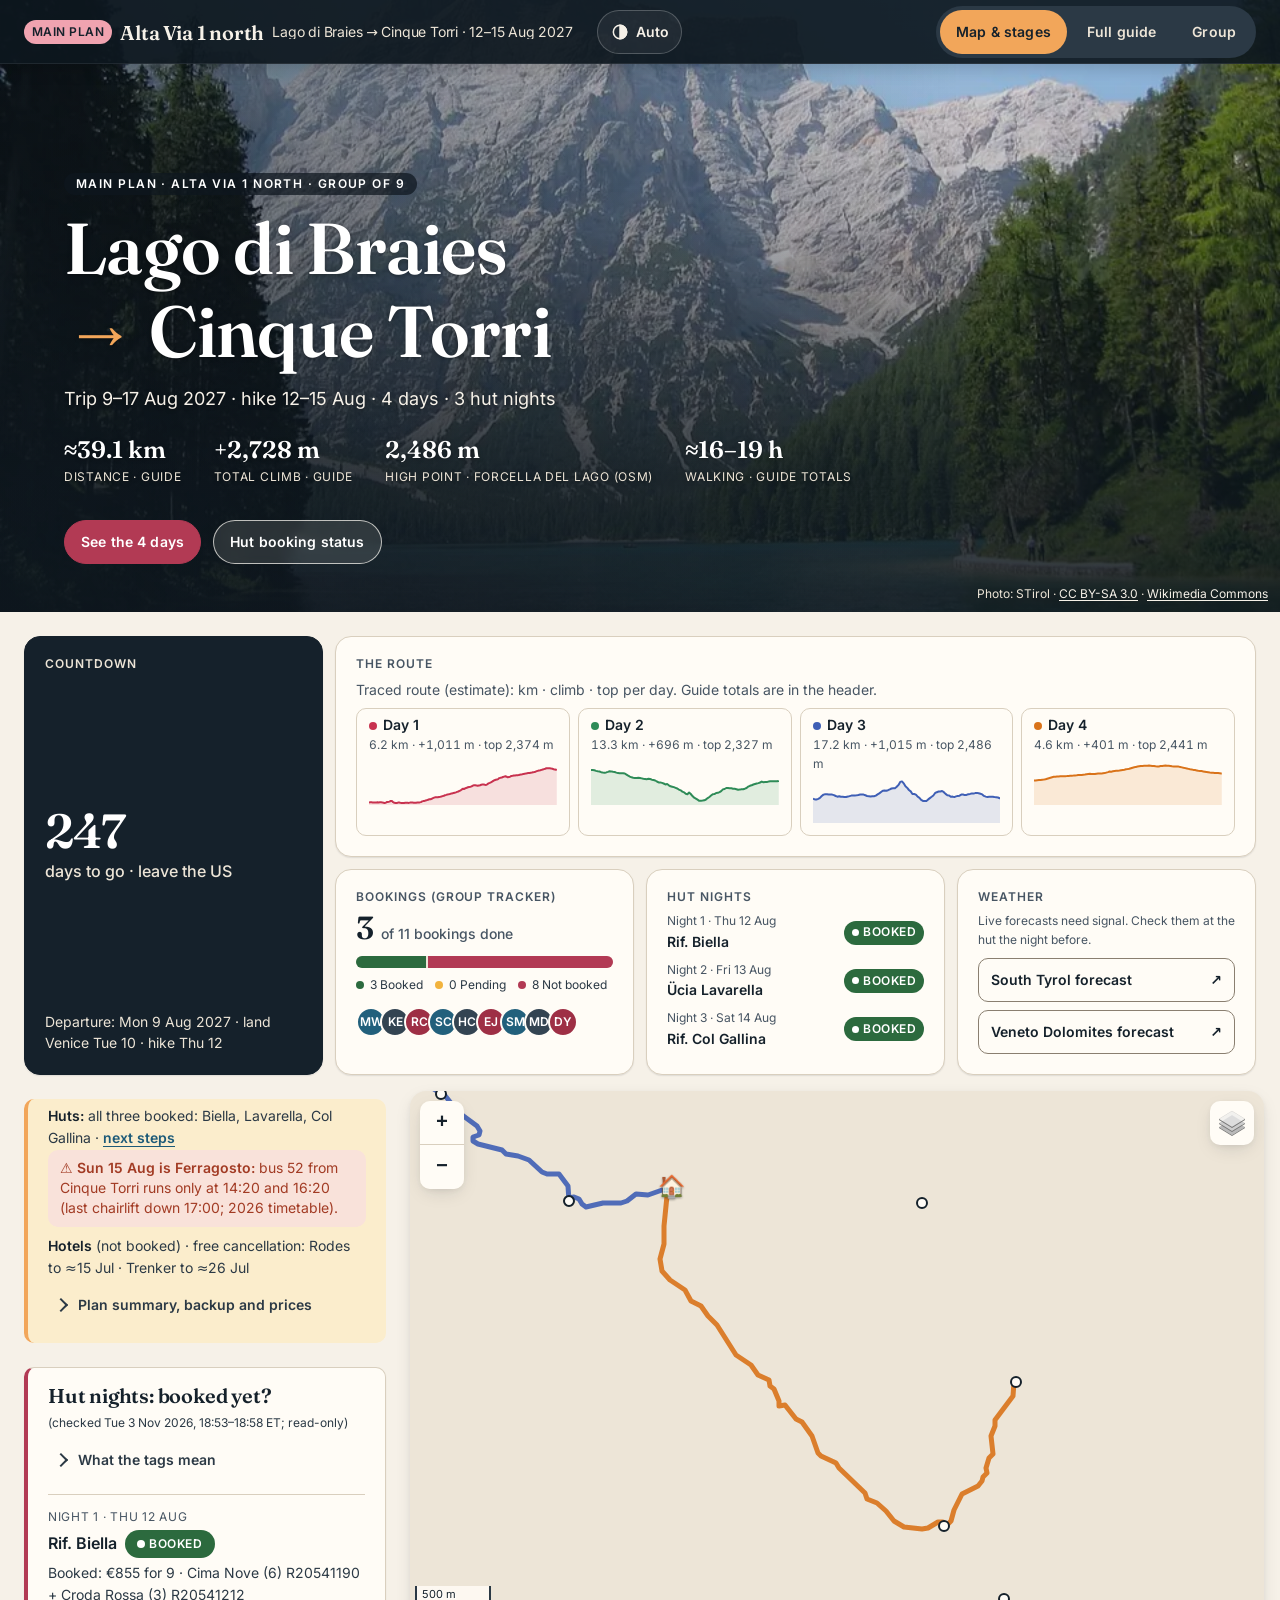
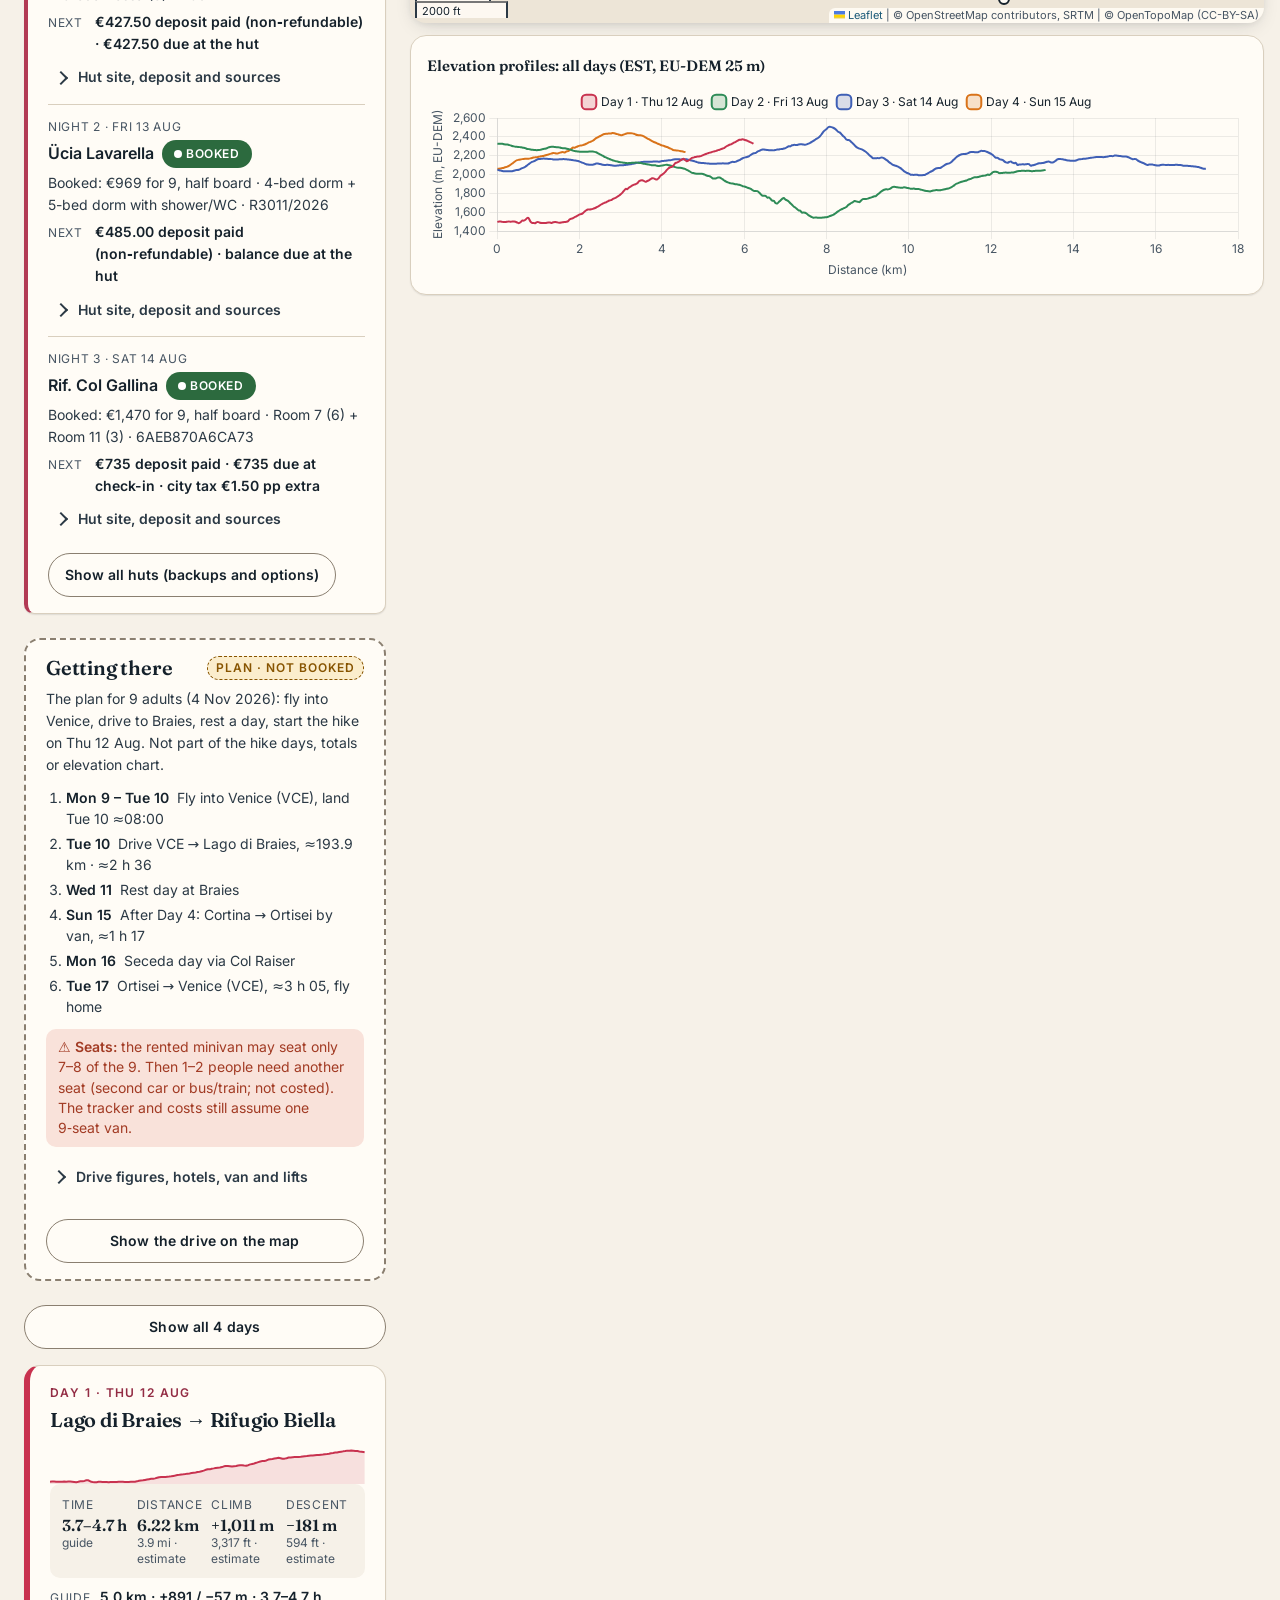
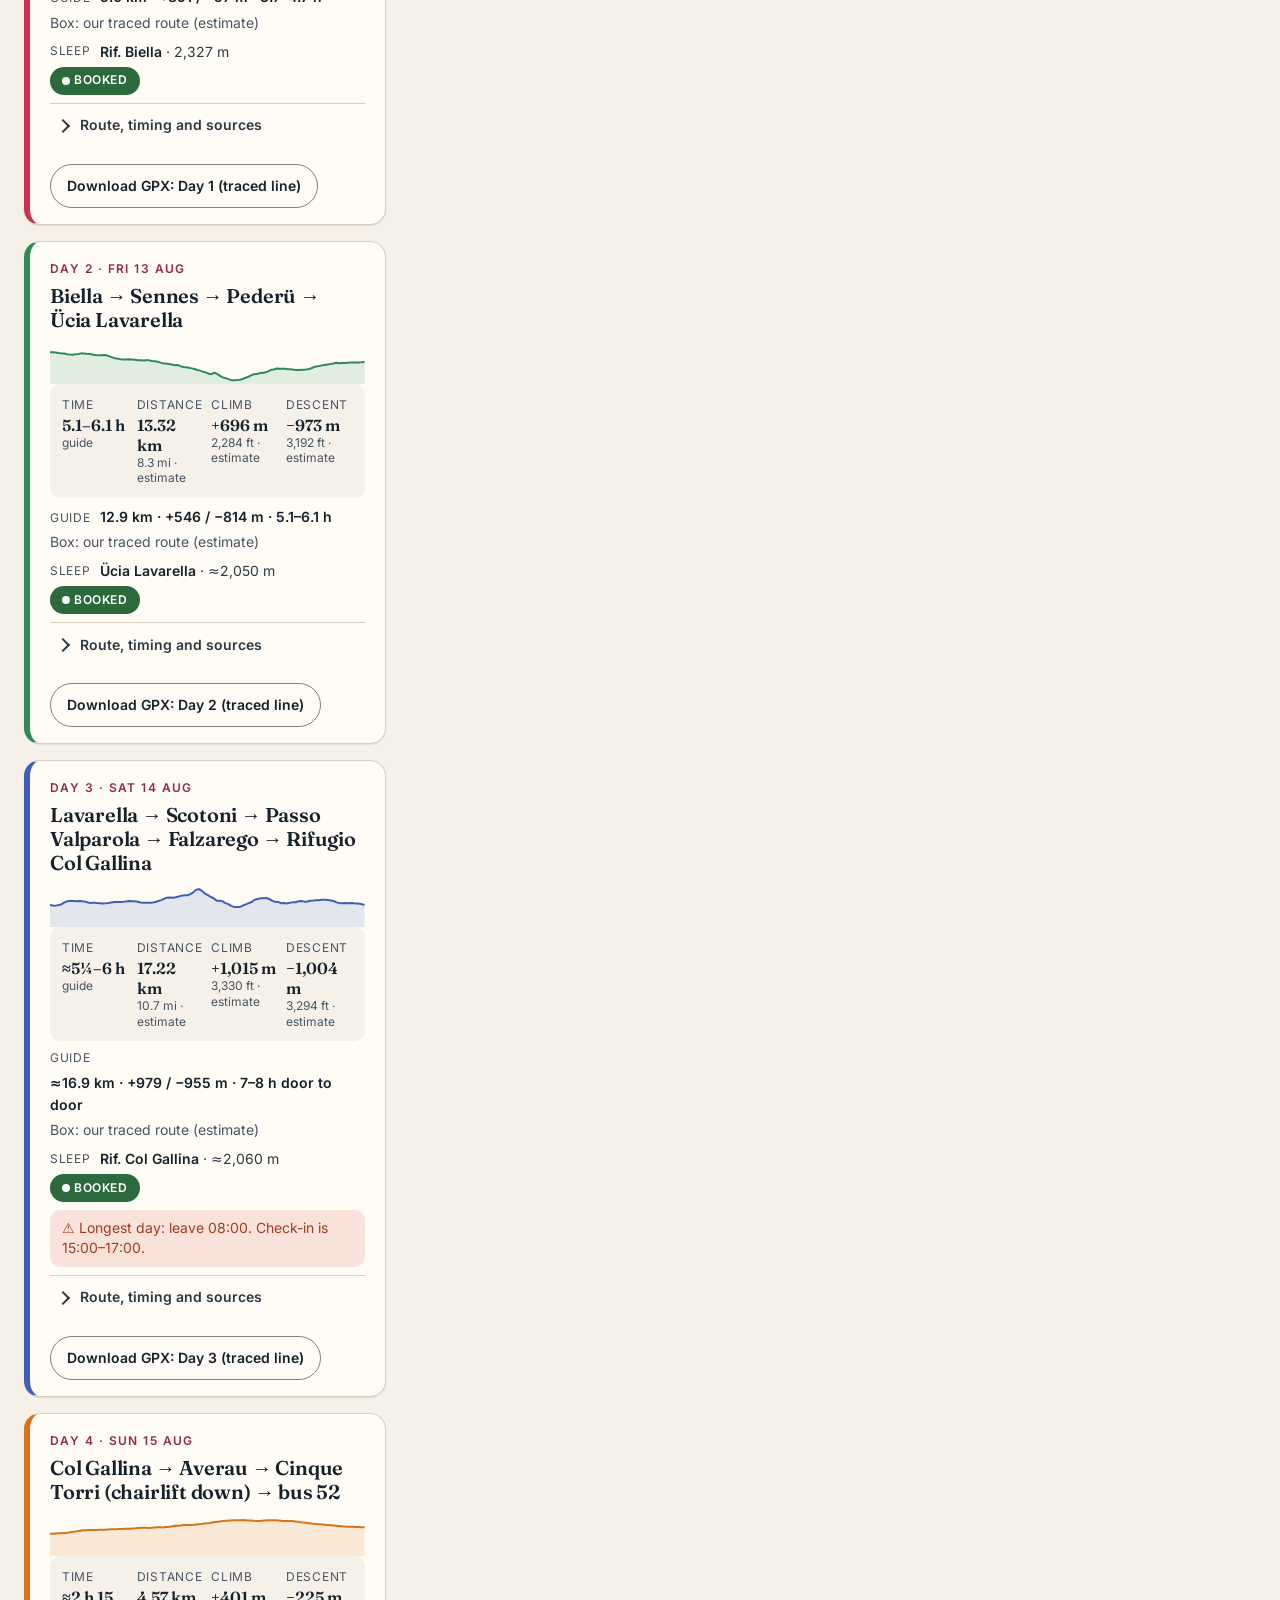
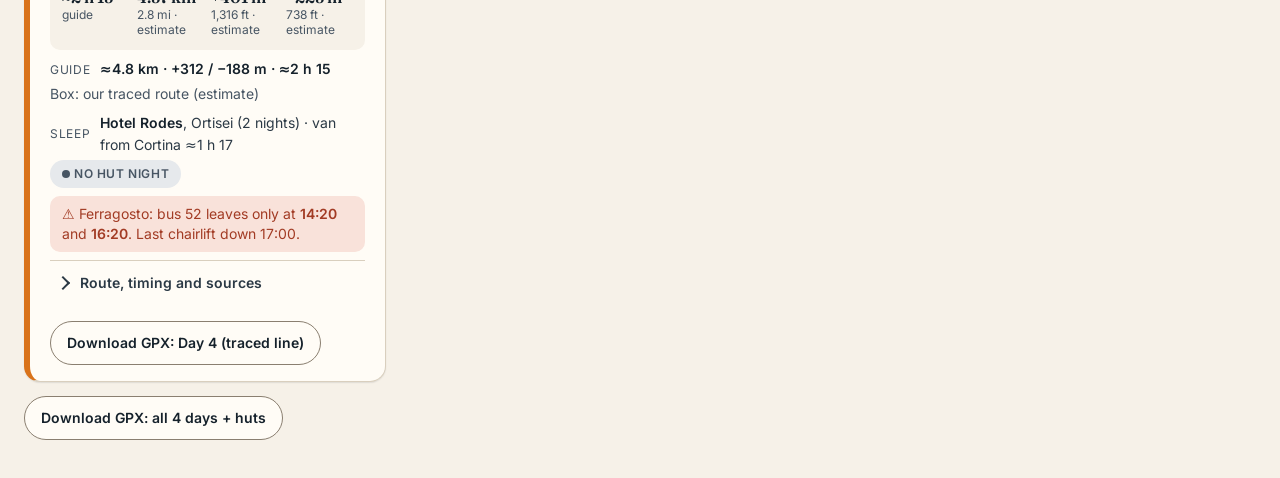
==== commit e6d03fac: "Day 3 chip: top 2,486 m (route high point from the guide, not the traced max)" ====
--- a/index.html
+++ b/index.html
@@ -11,7 +11,7 @@
 <!-- self-hosted, deferred: run in this order after the page is parsed (Leaflet → Chart.js → app.js) -->
 <script defer src="vendor/leaflet/leaflet.js"></script>
 <script defer src="vendor/chart.umd.min.js"></script>
-<script defer src="app.js?v=5afb42a329"></script>
+<script defer src="app.js?v=7885a84b24"></script>
 <link rel="preload" href="fonts/inter-latin-var.woff2" as="font" type="font/woff2" crossorigin>
 <link rel="preload" href="fonts/fraunces-600-latin.woff2" as="font" type="font/woff2" crossorigin>
 <style id="redesign-css">
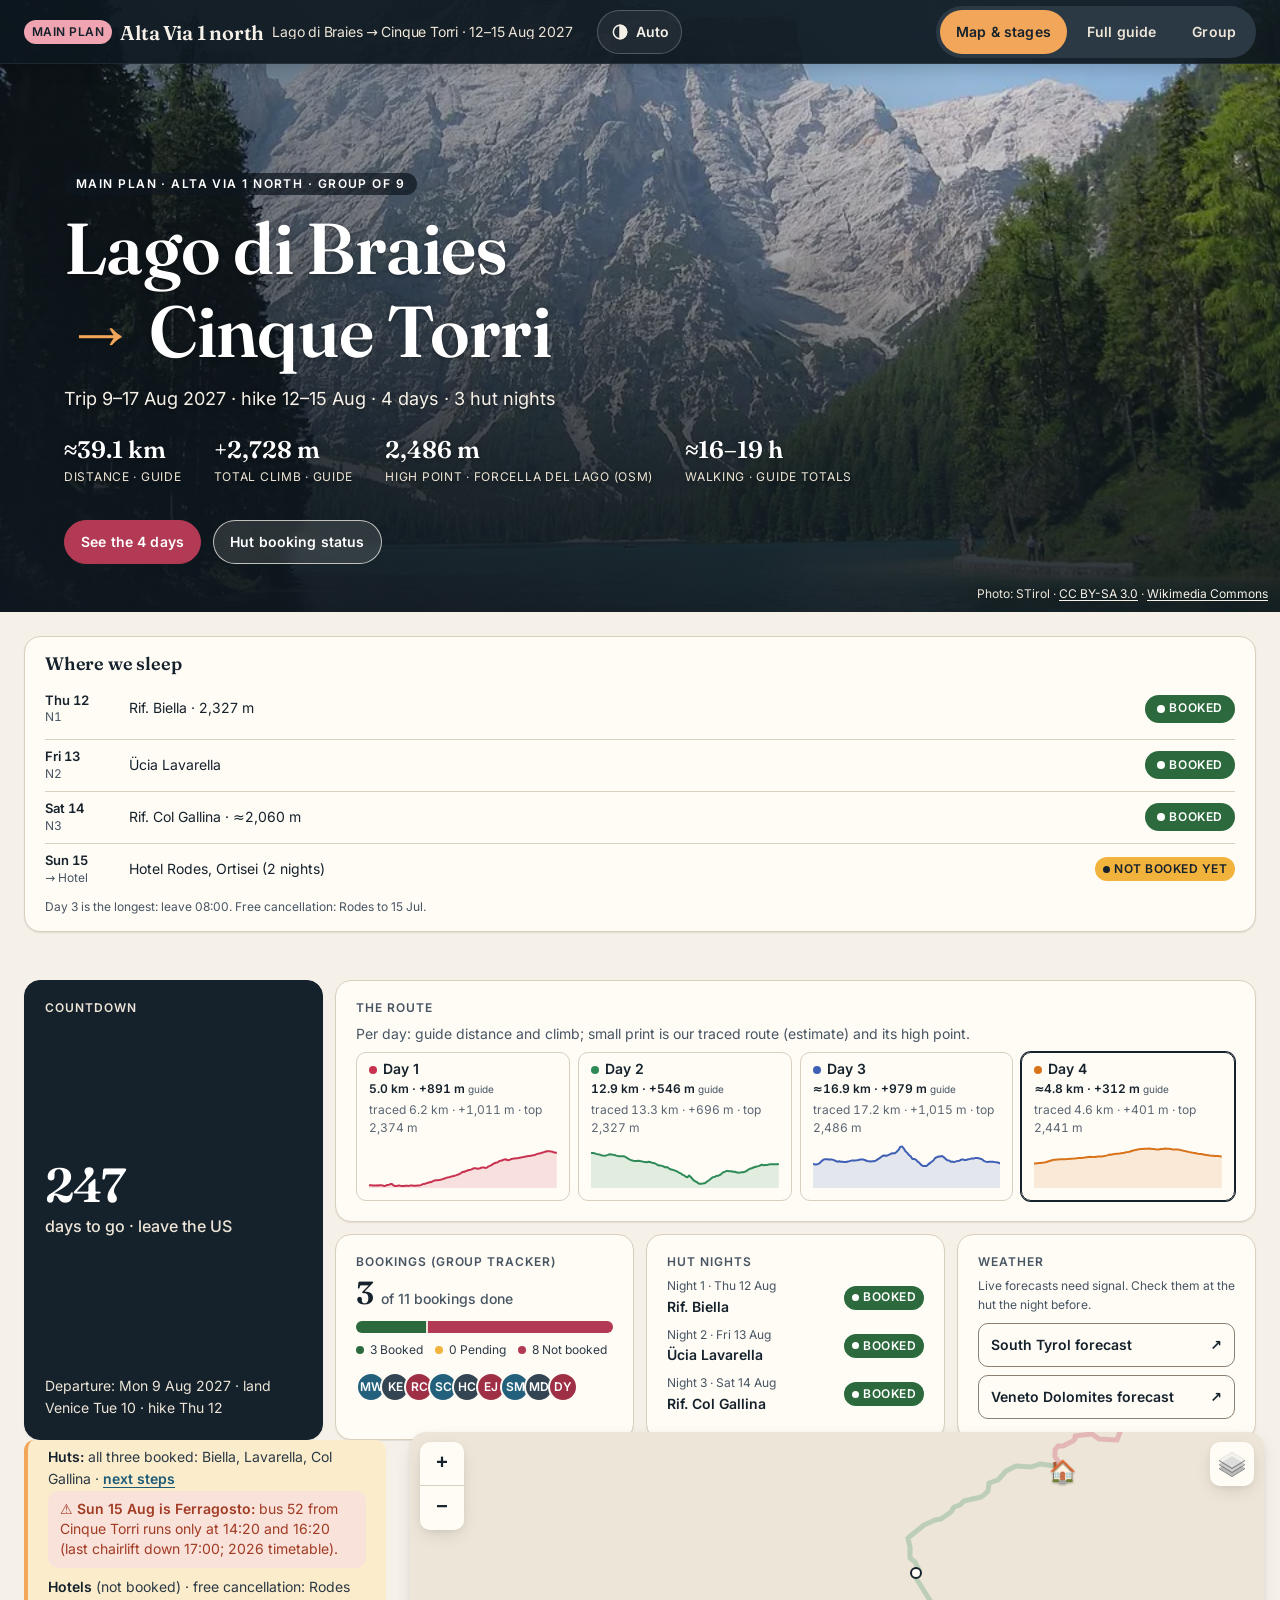
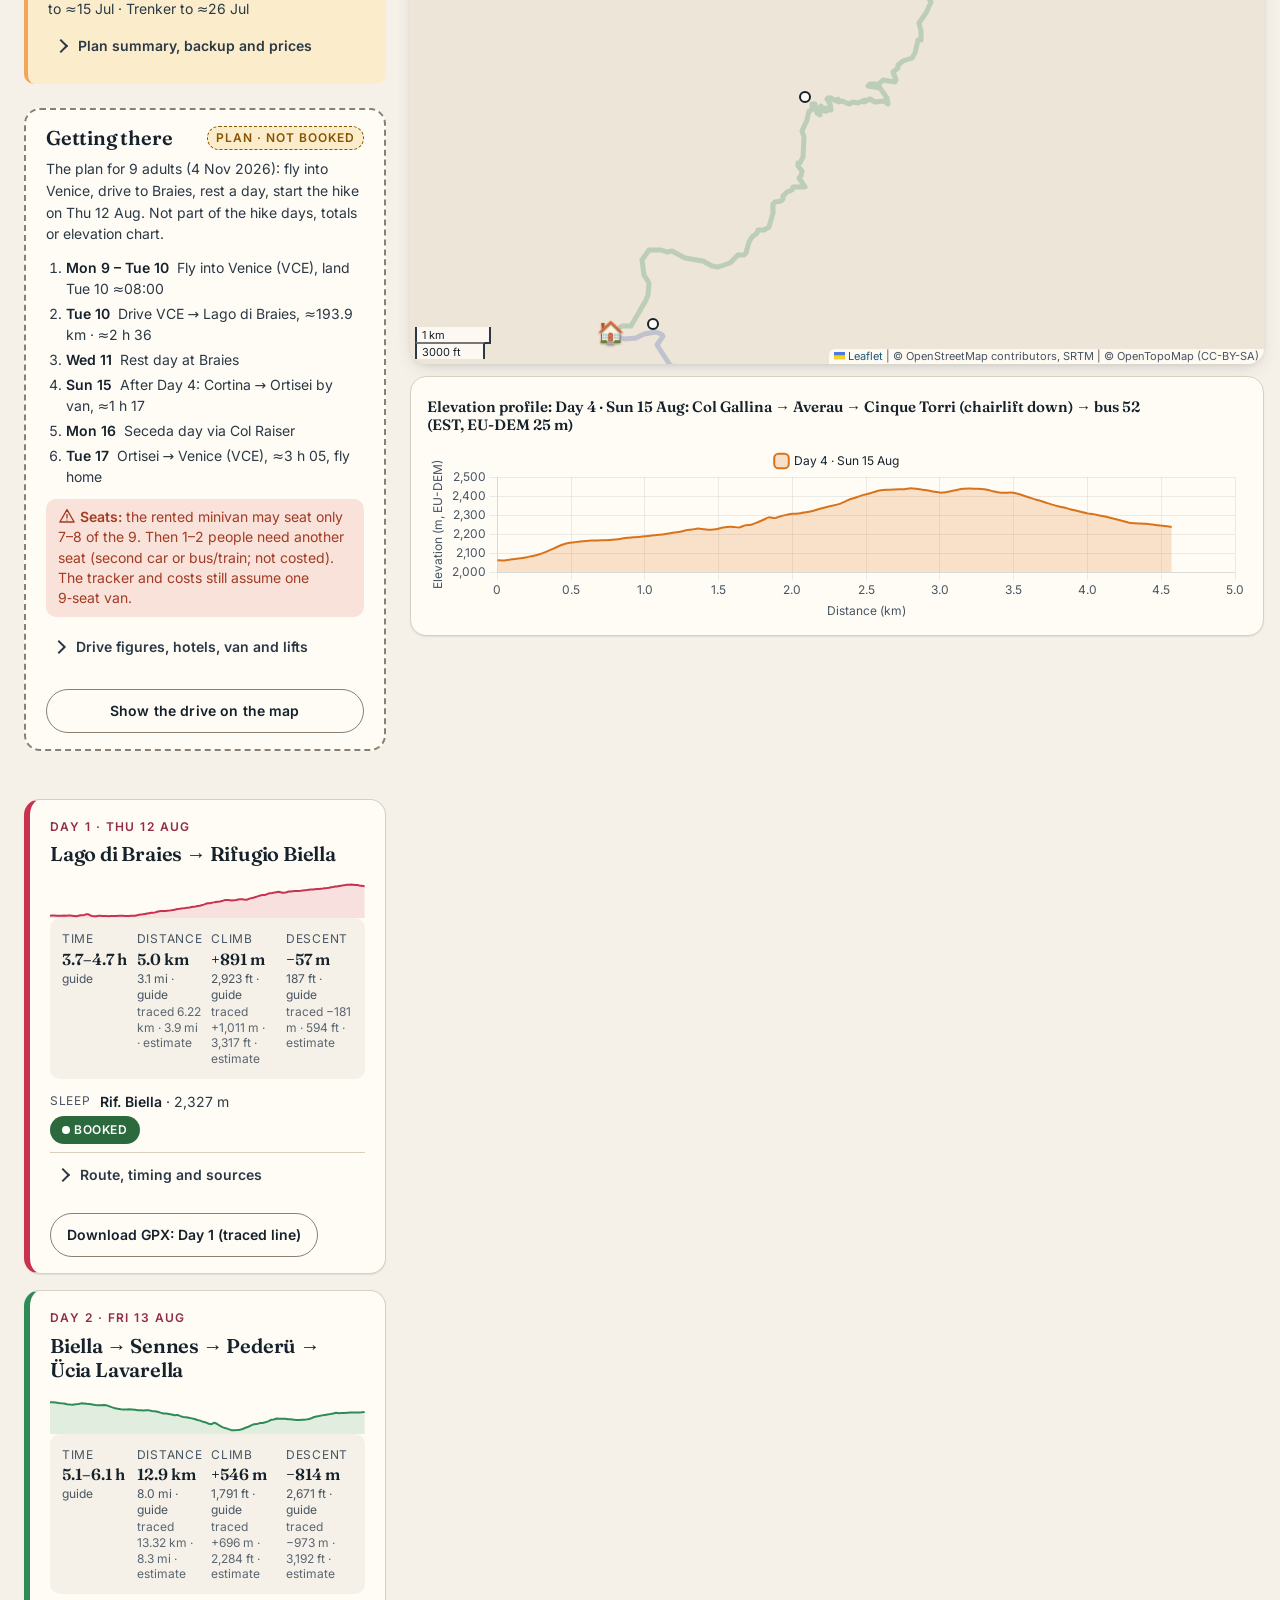
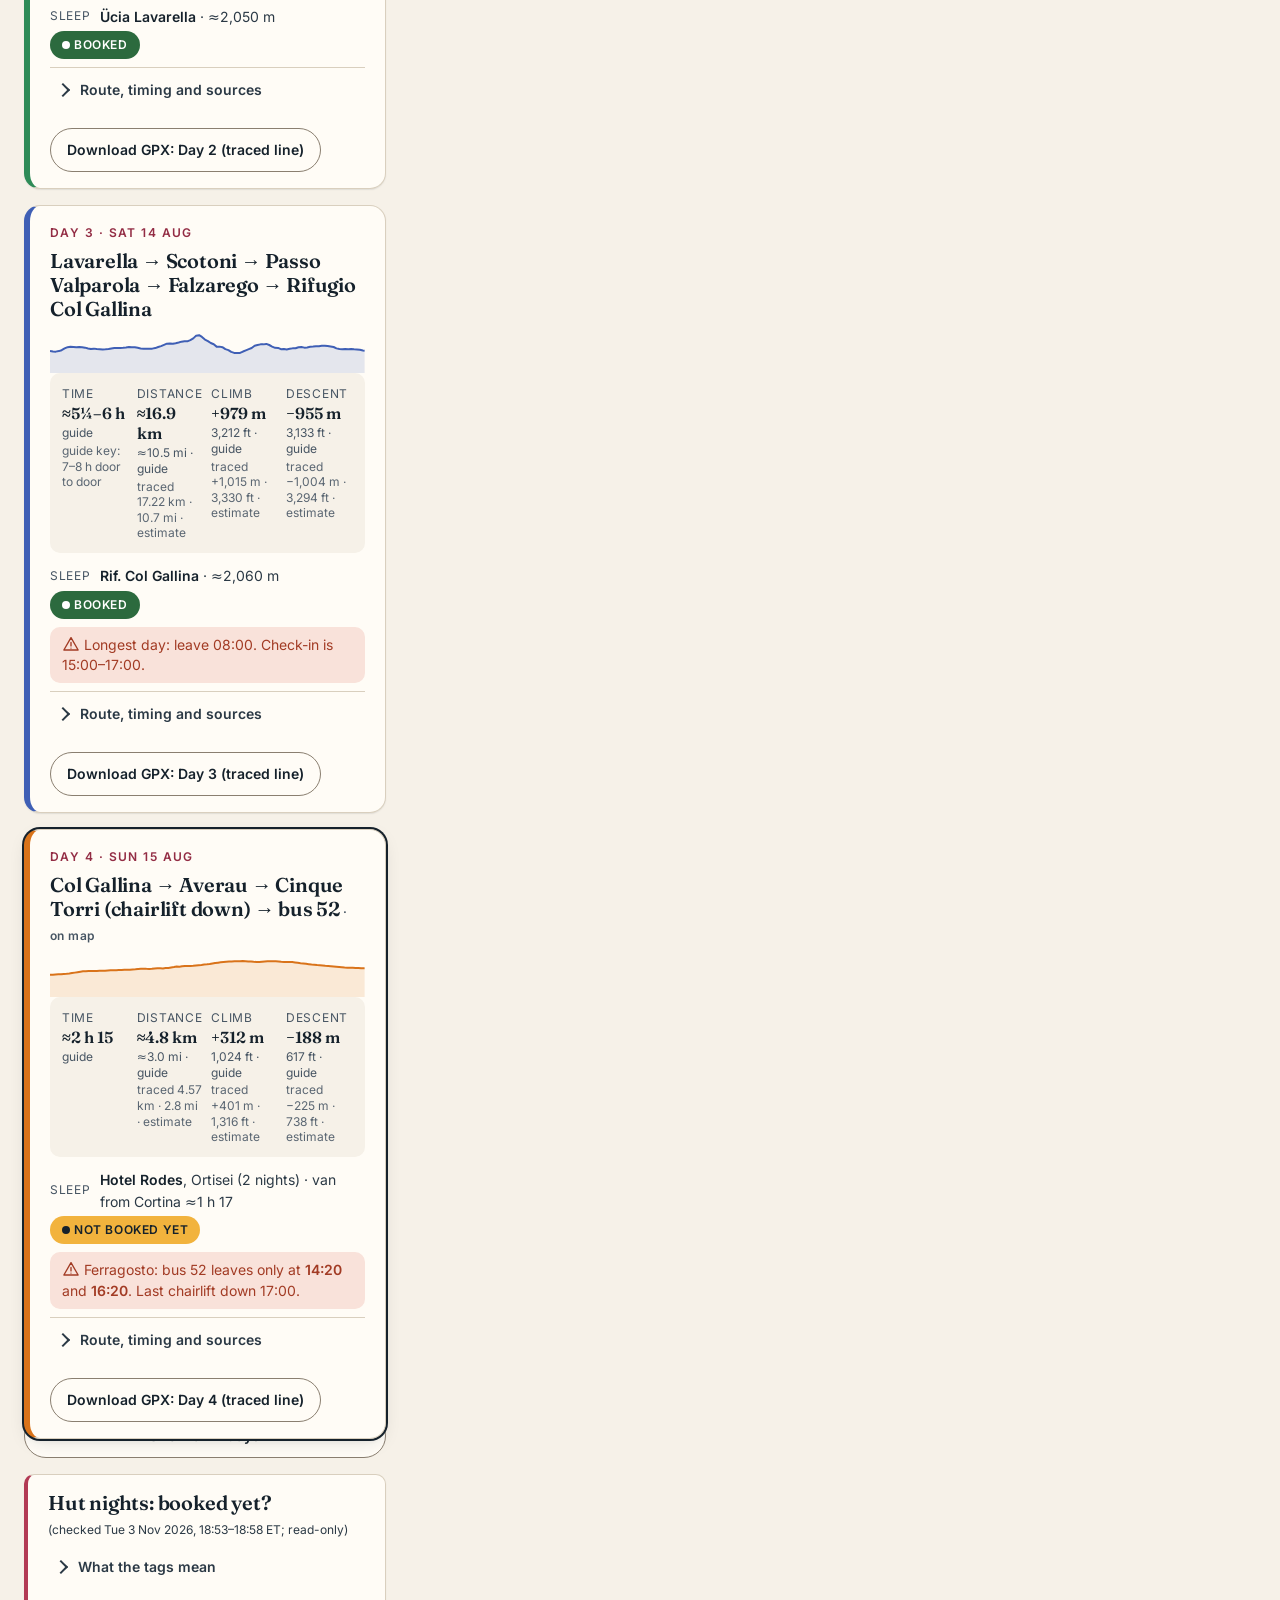
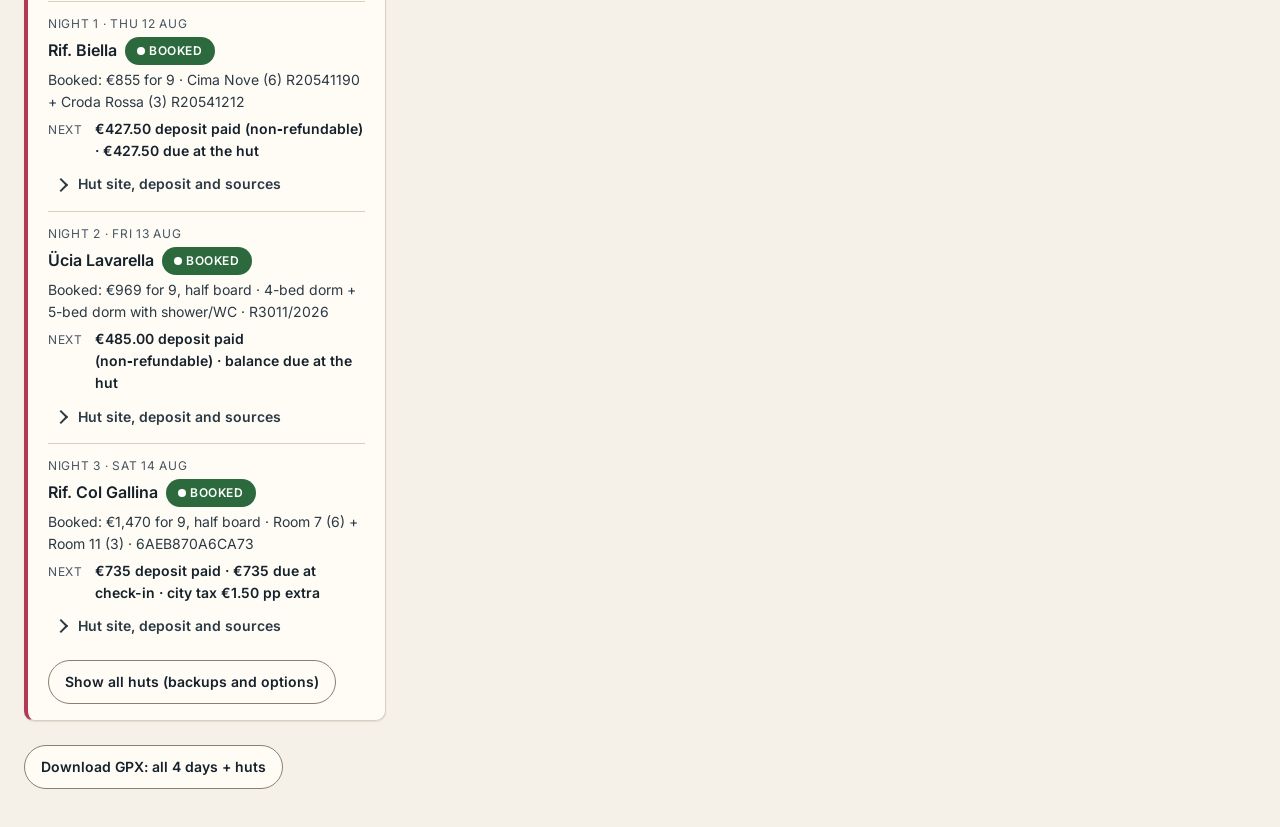
==== commit 089483f7: "Audit fixes: lazy map/chart, Where we sleep card, back navigation, a11y polish; drop Palaronda page " ====
--- a/index.html
+++ b/index.html
@@ -7,11 +7,10 @@
 <link rel="manifest" href="manifest.webmanifest">
 <link rel="icon" href="icons/favicon.svg" type="image/svg+xml"><link rel="icon" href="favicon.ico" sizes="48x48">
 <link rel="apple-touch-icon" href="icons/apple-touch-icon.png">
-<link rel="stylesheet" href="vendor/leaflet/leaflet.css">
-<!-- self-hosted, deferred: run in this order after the page is parsed (Leaflet → Chart.js → app.js) -->
-<script defer src="vendor/leaflet/leaflet.js"></script>
-<script defer src="vendor/chart.umd.min.js"></script>
-<script defer src="app.js?v=7885a84b24"></script>
+<!-- Leaflet CSS does not block first paint; Leaflet and Chart.js are loaded by app.js when the map / chart near the viewport (audit fix 8) -->
+<link rel="stylesheet" href="vendor/leaflet/leaflet.css" media="print" onload="this.media='all'"><noscript><link rel="stylesheet" href="vendor/leaflet/leaflet.css"></noscript>
+<link rel="preload" as="image" href="img/pragser_wildsee_seekofel_von_bucht-480.webp" imagesrcset="img/pragser_wildsee_seekofel_von_bucht-480.webp 480w, img/pragser_wildsee_seekofel_von_bucht-960.webp 960w" imagesizes="100vw" type="image/webp" fetchpriority="high">
+<script defer src="app.js?v=25f96a01e6"></script>
 <link rel="preload" href="fonts/inter-latin-var.woff2" as="font" type="font/woff2" crossorigin>
 <link rel="preload" href="fonts/fraunces-600-latin.woff2" as="font" type="font/woff2" crossorigin>
 <style id="redesign-css">
@@ -381,7 +380,7 @@
 <section class="hero" aria-labelledby="heroTitle">
 <picture class="hero-pic">
 <source type="image/webp" srcset="img/pragser_wildsee_seekofel_von_bucht-480.webp 480w, img/pragser_wildsee_seekofel_von_bucht-960.webp 960w" sizes="100vw">
-<img class="hero-img" src="img/pragser_wildsee_seekofel_von_bucht.jpg" width="960" height="720" fetchpriority="high" decoding="async" alt="Lago di Braies, turquoise water under the pale wall of Croda del Becco: the start of Day 1">
+<img class="hero-img" src="img/pragser_wildsee_seekofel_von_bucht.jpg" width="960" height="720" fetchpriority="high" decoding="sync" alt="Lago di Braies, turquoise water under the pale wall of Croda del Becco: the start of Day 1">
 </picture>
 <div class="hero-scrim"></div>
 <div class="hero-body">
@@ -391,18 +390,26 @@
 <ul class="hero-stats">
 <li><b>≈39.1 km</b><span>distance · guide</span></li>
 <li><b>+2,728 m</b><span>total climb · guide</span></li>
-<li><b>2,486 m</b><span>high point · Forcella del Lago (OSM)</span></li>
+<li><b>2,486 m</b><span>high point · <span class="hero-long">Forcella del Lago (OSM)</span><span class="hero-short">OSM</span></span></li>
 <li><b>≈16–19 h</b><span>walking · guide totals</span></li>
 </ul>
 <div class="hero-cta"><a class="btn btn--primary" href="#days">See the 4 days</a><a class="btn btn--ghost" href="#hutStatus">Hut booking status</a></div>
 </div>
 <p class="hero-credit">Photo: STirol · <a href="http://creativecommons.org/licenses/by-sa/3.0/" target="_blank" rel="noopener">CC BY-SA 3.0</a> · <a href="https://commons.wikimedia.org/wiki/File:Pragser_Wildsee_Seekofel_von_Bucht.jpg" target="_blank" rel="noopener">Wikimedia Commons</a></p>
 </section>
+<section class="glance" aria-labelledby="glH"><h2 id="glH">Where we sleep</h2>
+<ol>
+<li><span class="when"><b>Thu 12</b><i>N1</i></span><span class="nm">Rif. Biella · <span class="nw">2,327 m</span></span><span class="badge" data-hut-badge="Rif. Biella" data-hut-id="biella"></span></li>
+<li><span class="when"><b>Fri 13</b><i>N2</i></span><span class="nm">Ücia Lavarella</span><span class="badge" data-hut-badge="Ücia Lavarella" data-hut-id="lavarella"></span></li>
+<li><span class="when"><b>Sat 14</b><i>N3</i></span><span class="nm">Rif. Col Gallina · <span class="nw">≈2,060 m</span></span><span class="badge" data-hut-badge="Rif. Col Gallina" data-hut-id="colgallina"></span></li>
+<li><span class="when"><b>Sun 15</b><i>→ Hotel</i></span><span class="nm">Hotel Rodes, Ortisei (2 nights)</span><span class="badge badge--pending" data-status="pending">Not booked yet</span></li>
+</ol>
+<p class="lead">Day 3 is the longest: leave 08:00. Free cancellation: Rodes to 15 Jul.</p></section>
 <section id="bento" aria-label="Trip at a glance"><div class="bento">
 <section class="tile" data-bento="countdown" aria-labelledby="bxCount"><h2 id="bxCount">Countdown</h2>
 <p class="big"><span data-bento-countdown>9 Aug</span><small data-bento-countdown-label>2027 · leave the US</small></p>
 <p>Departure: <time data-bento-start data-bento-days="9" data-bento-hike="2027-08-12T07:00:00+02:00" datetime="2027-08-09T00:00:00-04:00">Mon 9 Aug 2027</time> · land Venice Tue 10 · hike Thu 12</p></section>
-<section class="tile" data-bento="route" aria-labelledby="bxRoute"><h2 id="bxRoute">The route</h2><p class="small tile-note">Traced route (estimate): km · climb · top per day. Guide totals are in the header.</p>
+<section class="tile" data-bento="route" aria-labelledby="bxRoute"><h2 id="bxRoute">The route</h2><p class="small tile-note">Per day: guide distance and climb; small print is our traced route (estimate) and its high point.</p>
 <div class="spark-row" data-bento-sparks aria-busy="true"><span class="spark skel" aria-hidden="true"></span><span class="spark skel" aria-hidden="true"></span><span class="spark skel" aria-hidden="true"></span><span class="spark skel" aria-hidden="true"></span></div>
 <p class="tile-empty" data-bento-empty>Each day's distance and climb profile is on the <a href="#days">day cards</a>.</p></section>
 <section class="tile" data-bento="bookings" aria-labelledby="bxBook"><h2 id="bxBook">Bookings (group tracker)</h2>
@@ -421,16 +428,16 @@
 </div></section>
 <div id="app" role="tabpanel" aria-labelledby="bMap"><div id="side">
 <div class="print-only print-head"><b>Alta Via 1 north · day sheets</b><span>12–15 Aug 2027<span data-print-date></span></span></div>
-<div class="banner bn-v2" id="banner"><p class="bn-line"><b>Huts:</b> all three booked: Biella, Lavarella, Col Gallina · <a href="#hutStatus">next steps</a></p><p class="day-flag day-flag--warn"><span aria-hidden="true">⚠️ </span><b>Sun 15 Aug is Ferragosto:</b> bus 52 from Cinque Torri runs only at 14:20 and 16:20 (last chairlift down 17:00; 2026 timetable).</p><p class="bn-line"><b>Hotels</b> (not booked) · free cancellation: Rodes to ≈15 Jul · Trenker to ≈26 Jul</p><details class="g-more"><summary>Plan summary, backup and prices</summary><div><b>Main plan: Alta Via 1 north, 4 days, 3 hut nights, finish at Cinque Torri.</b> Backup: Palaronda (guide §8, <code>palaronda.html</code>).<br><b>⚠️ Deadlines</b><br>1. <b>Ücia Lavarella (Fri 13)</b>: <b>booked</b>, R3011/2026, 4-bed + 5-bed dorm, HB, €969; €485.00 deposit paid, balance at the hut.<br>2. <b>Rif. Col Gallina (Sat 14)</b>: <b>booked</b>, 6AEB870A6CA73, Room 7 ×6 + Room 11 ×3, HB, €1,470; €735 deposit paid, €735 due at check-in; city tax €1.50 pp extra.<br>3. <b>Rif. Biella (Thu 12)</b>: <b>booked</b>, Cima Nove ×6 (R20541190) + Croda Rossa ×3 (R20541212), €855; €427.50 deposit paid, €427.50 due at the hut.<br>4. Hotels: Trenker in Braies (Tue 10–Wed 11) free cancellation to ≈26 Jul; Rodes in Ortisei (Sun 15–Mon 16) to ≈15 Jul.<br>Plan: fly Mon 9 overnight · land VCE ≈08:00 Tue 10, drive to Braies · rest Wed 11 · huts Thu 12–Sat 14 · walk out Sun 15, Ortisei · Seceda Mon 16 · fly home Tue 17. <span class="small">Public calendars checked 3 Nov 2026 (guide §5.1).</span></div></details></div>
+<div class="banner bn-v2" id="banner"><p class="bn-line"><b>Huts:</b> all three booked: Biella, Lavarella, Col Gallina · <a href="#hutStatus">next steps</a></p><p class="day-flag day-flag--warn"><span aria-hidden="true">⚠️ </span><b>Sun 15 Aug is Ferragosto:</b> bus 52 from Cinque Torri runs only at 14:20 and 16:20 (last chairlift down 17:00; 2026 timetable).</p><p class="bn-line"><b>Hotels</b> (not booked) · free cancellation: Rodes to ≈15 Jul · Trenker to ≈26 Jul</p><details class="g-more"><summary>Plan summary, backup and prices</summary><div><b>Main plan: Alta Via 1 north, 4 days, 3 hut nights, finish at Cinque Torri.</b> Backup: Palaronda (guide §8).<br><b>⚠️ Deadlines</b><br>1. <b>Ücia Lavarella (Fri 13)</b>: <b>booked</b>, R3011/2026, 4-bed + 5-bed dorm, HB, €969; €485.00 deposit paid, balance at the hut.<br>2. <b>Rif. Col Gallina (Sat 14)</b>: <b>booked</b>, 6AEB870A6CA73, Room 7 ×6 + Room 11 ×3, HB, €1,470; €735 deposit paid, €735 due at check-in; city tax €1.50 pp extra.<br>3. <b>Rif. Biella (Thu 12)</b>: <b>booked</b>, Cima Nove ×6 (R20541190) + Croda Rossa ×3 (R20541212), €855; €427.50 deposit paid, €427.50 due at the hut.<br>4. Hotels: Trenker in Braies (Tue 10–Wed 11) free cancellation to ≈26 Jul; Rodes in Ortisei (Sun 15–Mon 16) to ≈15 Jul.<br>Plan: fly Mon 9 overnight · land VCE ≈08:00 Tue 10, drive to Braies · rest Wed 11 · huts Thu 12–Sat 14 · walk out Sun 15, Ortisei · Seceda Mon 16 · fly home Tue 17. <span class="small">Public calendars checked 3 Nov 2026 (guide §5.1).</span></div></details></div>
+<section id="arrival" class="arrival" aria-labelledby="arrTitle"></section>
+<nav class="daychips" aria-label="Jump to a day"><a href="#d0" data-day="0"><i style="--c:var(--stage-1)"></i>Day 1</a><a href="#d1" data-day="1"><i style="--c:var(--stage-2)"></i>Day 2</a><a href="#d2" data-day="2"><i style="--c:var(--stage-3)"></i>Day 3</a><a href="#d3" data-day="3"><i style="--c:var(--stage-4)"></i>Day 4</a></nav>
+<div id="days"></div>
+<p class="print-only print-foot"><b>Emergency: 112</b> (EU emergency number, works without a SIM). Carry the GPX on your phone too. Check the online page for changes before you go.</p>
+<button id="all">Show all 4 days</button>
 <section class="banner hs-v2" id="hutStatus" aria-labelledby="hsTitle"><h2 id="hsTitle">Hut nights: booked yet?</h2><span class="small">(checked Tue 3 Nov 2026, 18:53–18:58 ET; read-only)</span>
 <details class="g-more hs-key"><summary>What the tags mean</summary><ul class="hs-legend" aria-label="Badge key"><li><span class="badge" data-status="booked">Booked</span></li><li><span class="badge" data-status="pending">Pending</span></li><li><span class="badge" data-status="not-booked">Not booked</span></li><li>= our booking (Group → Booking tracker). Tinted tags = what the hut's site shows.</li></ul></details>
 <div id="hsBody"></div>
 <details class="hs-toggle"><summary><span class="when-closed">Show all huts (backups and options)</span><span class="when-open">Show only our hut nights</span></summary></details></section>
-<section id="arrival" class="arrival" aria-labelledby="arrTitle"></section>
-<button id="all">Show all 4 days</button>
-<nav class="daychips" aria-label="Jump to a day"><a href="#d0" data-day="0"><i style="--c:var(--stage-1)"></i>Day 1</a><a href="#d1" data-day="1"><i style="--c:var(--stage-2)"></i>Day 2</a><a href="#d2" data-day="2"><i style="--c:var(--stage-3)"></i>Day 3</a><a href="#d3" data-day="3"><i style="--c:var(--stage-4)"></i>Day 4</a></nav>
-<div id="days"></div>
-<p class="print-only print-foot"><b>Emergency: 112</b> (EU emergency number, works without a SIM). Carry the GPX on your phone too. Check the online page for changes before you go.</p>
 <p class="gpx-all"><a class="btn-gpx" href="gpx/av1_all_days.gpx" download type="application/gpx+xml">Download GPX: all 4 days + huts</a></p>
 </div><div id="main"><div id="map"></div><div id="prof"><canvas id="chart"></canvas></div></div></div>
 <div id="guide" role="tabpanel" aria-labelledby="bGuide" hidden><div class="inner" id="guideInner"><p class="eyebrow gv-eyebrow">Main plan · Full guide</p>
@@ -458,7 +465,7 @@
 </div></div>
     <details class="g-more"><summary>Booking status in full, plan history and conventions</summary><p><strong>Status (4 Nov 2026):</strong> <strong>Rif. Biella is booked</strong> (Thu 12: Cima Nove ×6 + Croda Rossa ×3, €855; €427.50 deposit paid, €427.50 due at the hut [S111]). <strong>Rif. Col Gallina is booked</strong> (Sat 14: Room 7 ×6 + Room 11 ×3, HB, €1,470; €735 deposit paid, €735 due at check-in; city tax €1.50 pp extra [S112]). <strong>Ücia Lavarella is booked</strong> (Fri 13: R3011/2026, 4‑bed + 5‑bed dorm, HB, €969; €485.00 deposit paid [S114], balance at the hut [S113]). All three huts are booked. Nothing else is booked, held or paid.</p>
 <p><strong>Group of 9, all named (the Group tab lists all 9), beds asked for 9 · Plan prepared 2 Nov 2026; dates and huts changed 3 Nov 2026 and again 4 Nov 2026 (plan for 9 adults: fly Mon 9 Aug, Braies Tue 10–Wed 11, hike Thu 12–Sun 15 Aug 2027, night 2 at <strong>Ücia Lavarella</strong> instead of Fanes, Ortisei Sun 15–Mon 16, home Tue 17) · All three huts are booked (Biella, Lavarella, Col Gallina); nothing else is booked, held or paid.</strong></p>
-<p><strong>This is the main hike.</strong> Alta Via 1 north, 3 hut nights (Biella, Ücia Lavarella, Col Gallina), finishing at Cinque Torri on Sun 15 Aug (Ferragosto) with no night at Nuvolau, then 2 nights in Ortisei (Seceda) and home from Venice on Tue 17 Aug. <strong>Lagazuoi is now optional, with no night</strong>: a Day 3 detour on foot or by cable car (§2.2). The Palaronda is the <strong>backup</strong> only (§8 and <code>palaronda.html</code>). Days 1–2 use the figures from Matthew's hut planner [S91]; Days 3–4 use hut and trail sources [S52][S55][S61][S101][S102].</p>
+<p><strong>This is the main hike.</strong> Alta Via 1 north, 3 hut nights (Biella, Ücia Lavarella, Col Gallina), finishing at Cinque Torri on Sun 15 Aug (Ferragosto) with no night at Nuvolau, then 2 nights in Ortisei (Seceda) and home from Venice on Tue 17 Aug. <strong>Lagazuoi is now optional, with no night</strong>: a Day 3 detour on foot or by cable car (§2.2). The Palaronda is the <strong>backup</strong> only (§8). Days 1–2 use the figures from Matthew's hut planner [S91]; Days 3–4 use hut and trail sources [S52][S55][S61][S101][S102].</p>
 <p><strong>Group size: 9 people</strong> (Matthew, 3 Nov 2026; the 9th, Dylan, named 3 Nov 2026). The Group tab roster, the cost ledger, beds and the group cost in §6 are all for <strong>9</strong>.</p>
 <p>Conventions: <strong>[Sn]</strong> = source (list at the end). <strong>EST</strong> = my estimate, with the method stated. <strong>TRACE (EST)</strong> = route traced on OpenStreetMap (AV1 relation 177743 for Days 1–2; OSM trails plus 512 m of the SP24 road near Passo Valparola for Days 3–4) with elevation from OpenTopoData EU‑DEM 25 m, sampled every 40 m, counting climbs/drops of 5 m or more. Prices are <strong>2026</strong> unless stated; 2027 prices are mostly not published. EUR→USD at 1.1216 (ECB, 2 Nov 2026) [S32]. Interactive map: <code>av1.html</code> (this guide is also its "Full guide" tab).</p>
 <blockquote>
@@ -1655,7 +1662,7 @@
 <!--GROUP_TABLES_END-->
 </details><h2 id="backup">8. Backup plan: Palaronda Trek (condensed)</h2>
     <div class="gv-card gv-card--row gv-card--muted"><svg class="gv-ico" viewBox="0 0 24 24" fill="none" stroke="currentColor" stroke-width="1.8" stroke-linecap="round" stroke-linejoin="round" aria-hidden="true" focusable="false"><path d="M5.5 21V4h11l-2 4 2 4h-11"/></svg><div><p>Use only if the AV1 hut bookings fail · 35.7 km · 4 days from San Martino di Castrozza · Rosetta requests open <strong>Thu 12 Nov 2026</strong>.</p></div></div><details class="g-more"><summary>Route, huts and costs</summary>
-<p><strong>The Alta Via 1 above is the main plan.</strong> Use the Palaronda only if the AV1 hut bookings fail. Full detail and its own map: <code>palaronda.html</code> (and <code>guide_palaronda.md</code>).</p>
+<p><strong>The Alta Via 1 above is the main plan.</strong> Use the Palaronda only if the AV1 hut bookings fail.</p>
 <ul>
 <li><strong>Route:</strong> loop from San Martino di Castrozza (SMdC): Rosetta → Pradidali → Treviso → back over Passo Canali to Rosetta, then lift down. <strong>35.7 km, +3,160 / −2,054 m</strong> (official) [S2]; grade EE [S6].</li>
 <li><strong>Days (official [S2]):</strong> 1 SMdC → Rif. Rosetta 6.2 km, +1,100/−100 m, 4 h · 2 Rosetta → Pradidali 9.8 km, +447/−763 m, 4 h 30 · 3 Pradidali → Treviso 8.7 km, +426/−1,071 m, 5 h · 4 Treviso → Passo Canali → Rosetta 10.7 km, +1,295/−289 m, 7 h (last lift down 16:40 in 2026; €25) [S8].</li>
--- a/upgrades.css
+++ b/upgrades.css
@@ -210,7 +210,7 @@
 html[data-mode="night"] [data-bento="countdown"]{background:#0a1117;border-color:var(--line)}
 html[data-mode="night"] [data-bento="countdown"] h2,html[data-mode="night"] [data-bento="countdown"] p,html[data-mode="night"] .big small{color:#d9d2c5}
 html[data-mode="night"] .big{color:#f6f1e8}
-html[data-mode="night"] .leaflet-tile-pane{filter:brightness(.72) contrast(1.1) saturate(.85)}
+html[data-mode="night"] .leaflet-tile-pane{filter:brightness(.85) contrast(1.05) saturate(.8)}  /* audit fix 7: .72 hid the trail lines and labels */
 html[data-mode="night"] .day.sel,html[data-mode="night"] .day.is-selected,html[data-mode="night"] .day[aria-current]:not([aria-current="false"]){box-shadow:0 0 0 2px var(--sun-400),var(--shadow-2)}
 html[data-mode="night"] .badge--plan,html[data-mode="night"] [data-status="pending"],html[data-mode="night"] .btn--primary{color:#15212b}
 html[data-mode="night"] .btn--primary,html[data-mode="night"] .btn--primary:hover{background:var(--rose-300);border-color:var(--rose-300)}
@@ -789,3 +789,80 @@
 #guide .gv-dchip-s{font-size:.8125rem;line-height:1.35}
 #guide .gv-dchip-s>span{white-space:nowrap}
 @media (min-width:1440px){#guide .gv-glance{max-width:72rem}}
+
+/* ==== Audit top-8 (site-audit/audit.md, 4 Nov 2026) ==== */
+/* 1. glass tab bar: <header> carried view-transition-name, which makes it a Backdrop Root, so the nav's blur saw nothing behind it */
+@media (max-width:800px){
+  header{view-transition-name:none}
+  header h1{view-transition-name:site-header}
+  header nav{background:rgba(255,252,246,.86)}
+  html[data-mode="night"] header nav{background:rgba(20,30,40,.9)}
+  /* 6. app.js moves #map and #prof into #side (after the banner) so tab order = reading order; they stay full-bleed */
+  #side>#map{margin-left:0;margin-right:0}
+}
+/* 3. "Where we sleep": the four nights on the first screen, under a shorter phone hero */
+@media (max-width:700px){
+  .hero{min-height:auto}
+  .hero-body{padding:var(--s-8) var(--s-4) var(--s-6)}
+  .hero .eyebrow{display:none}            /* repeats the header: "Main plan · Alta Via 1 north" */
+  .hero-dates{margin-top:var(--s-2)}
+  .hero-stats{gap:var(--s-3) var(--s-4);margin-top:var(--s-4)}
+  .hero-stats span{text-transform:none;letter-spacing:0;font-size:var(--fs-12)}
+  .hero-cta{margin-top:var(--s-4)}
+}
+.glance{max-width:1400px;margin:var(--s-6) auto 0;padding:var(--s-4) var(--s-5);background:var(--surface);border:1px solid var(--line);border-radius:var(--r-lg);box-shadow:var(--shadow-1)}
+@media (min-width:801px){.glance{margin-left:max(var(--s-6),calc((100% - 1400px)/2 + var(--s-6)));margin-right:max(var(--s-6),calc((100% - 1400px)/2 + var(--s-6)))}}
+@media (max-width:800px){.glance{margin:var(--s-4) var(--s-4) 0;padding:var(--s-4)}}
+body:has(#app[hidden]) .glance{display:none}
+.glance h2{margin:0 0 var(--s-3);font:600 18px/1.2 var(--font-display,Fraunces,serif);color:var(--ink-900)}
+.glance ol{list-style:none;margin:0;padding:0;display:grid;gap:var(--s-2)}
+.glance li{display:grid;grid-template-columns:76px minmax(0,1fr) auto;align-items:center;gap:var(--s-2);min-height:var(--tap);border-top:1px solid var(--line);padding-top:var(--s-2);font-size:var(--fs-14);line-height:1.35;color:var(--ink-900)}
+.glance li:first-child{border-top:0;padding-top:0}
+.glance .when{font-size:var(--fs-12);font-weight:600;color:var(--ink-600);font-variant-numeric:tabular-nums}
+.glance .badge{justify-self:end;white-space:nowrap}
+.glance .lead{margin:var(--s-3) 0 0;font-size:var(--fs-12);line-height:1.4;color:var(--ink-600)}
+/* 5. one set of figures: guide big, traced estimate small */
+.day-stats dd small{display:block;margin-top:2px}
+.day-stats dd small.trace{color:var(--ink-500)}
+.spark .spark-guide{color:var(--ink-900);font-weight:600}
+.spark .spark-guide small{font-weight:400;color:var(--ink-600)}
+.spark small.trace{font-size:var(--fs-12);color:var(--ink-500);font-variant-numeric:tabular-nums}
+/* 7. night: the ✈ pin inherited light ink; stage 1 + 3 lines fell under 3:1 on night surfaces. Leaflet and the sparklines write the
+      stage colour as an SVG attribute, so match on it (CSS beats presentation attributes); the chart reads --stage-N in app.js */
+html[data-mode="night"] .leaflet-marker-icon{color:var(--ink-900)}
+html[data-mode="night"]{--stage-1:#e5607a;--stage-3:#8aa2e6}
+html[data-mode="night"] [stroke="#c8324f"]{stroke:#e5607a}
+html[data-mode="night"] [stroke="#3f5fb5"]{stroke:#8aa2e6}
+html[data-mode="night"] [fill="#c8324f"]{fill:#e5607a}
+html[data-mode="night"] [fill="#3f5fb5"]{fill:#8aa2e6}
+
+/* ==== audit8 QA fixes (4 Nov 2026) ==== */
+/* 1. phones: four sleep rows + lead line clear the bottom tab bar on a 360/390x800 first screen */
+@media (max-width:480px){
+  .hero-body{padding-top:12px}
+  .hero-dates{margin-top:8px}
+  .hero-stats{gap:12px var(--s-4);margin-top:12px}
+  .hero-long{display:none}                 /* "high point · OSM"; Forcella del Lago stays in the tile, Day 3 card and guide */
+  .hero-cta{margin-top:12px;margin-bottom:12px}
+  .hero-body{padding-bottom:var(--s-4)}
+  /* still 40-60px short after the steps above (the 56svh cap does not bind: the hero is already ≈425px < 448px), so tighten the card too */
+  .glance{margin-top:var(--s-3);padding:var(--s-3) var(--s-4)}
+  .glance h2{margin-bottom:var(--s-2);font-size:17px}
+  .glance ol{gap:4px}
+  .glance li{min-height:0;padding-top:4px;grid-template-columns:62px minmax(0,1fr) auto;gap:6px}
+  .glance .lead{margin-top:var(--s-2)}
+}
+.hero-short{display:none}
+@media (max-width:480px){.hero-short{display:inline}}
+/* 2. sleep rows: elevation never wraps alone; the pill keeps its natural width */
+.glance .nm{min-width:0}
+.glance .nw{white-space:nowrap}
+.glance .badge{flex:none;white-space:nowrap}
+/* 3. warning icon (same path as the guide's gv-warn), replaces the emoji */
+.day-flag .flag-ico{width:18px;height:18px;flex:none;vertical-align:-3px;margin-right:4px;color:currentColor}
+/* 4. phone: no back-to-top on the Map tab either (it sat on day-card summaries); the tab bar + chips are the way back */
+@media (max-width:800px){body:has(#app:not([hidden])) .to-top{display:none!important}}
+
+/* audit8 QA polish: date column = two lines at every width (day, then night) */
+.glance .when b{display:block;font-size:13px;font-weight:600;color:var(--ink-900)}
+.glance .when i{display:block;font-style:normal;font-size:12px;font-weight:400;color:var(--muted,var(--ink-600))}  /* no --muted token in this build: falls back to --ink-600, the existing muted ink */
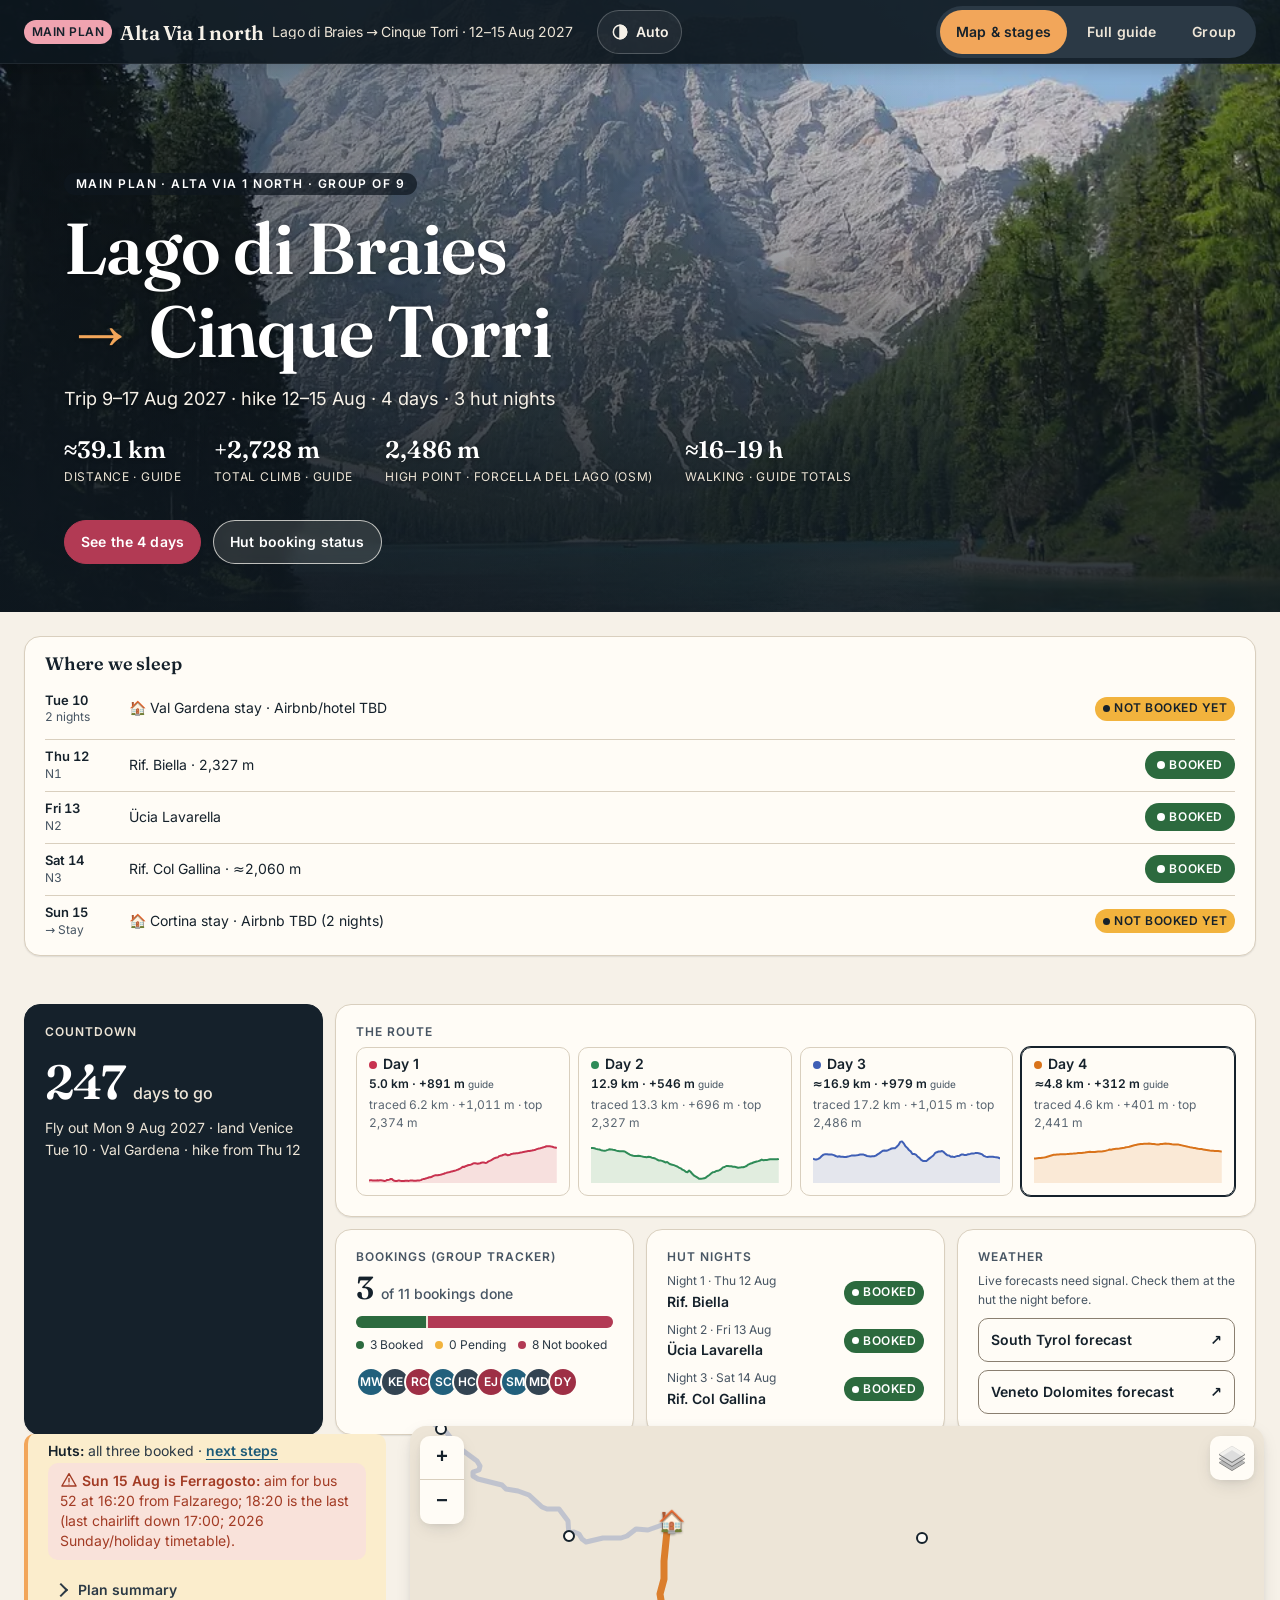
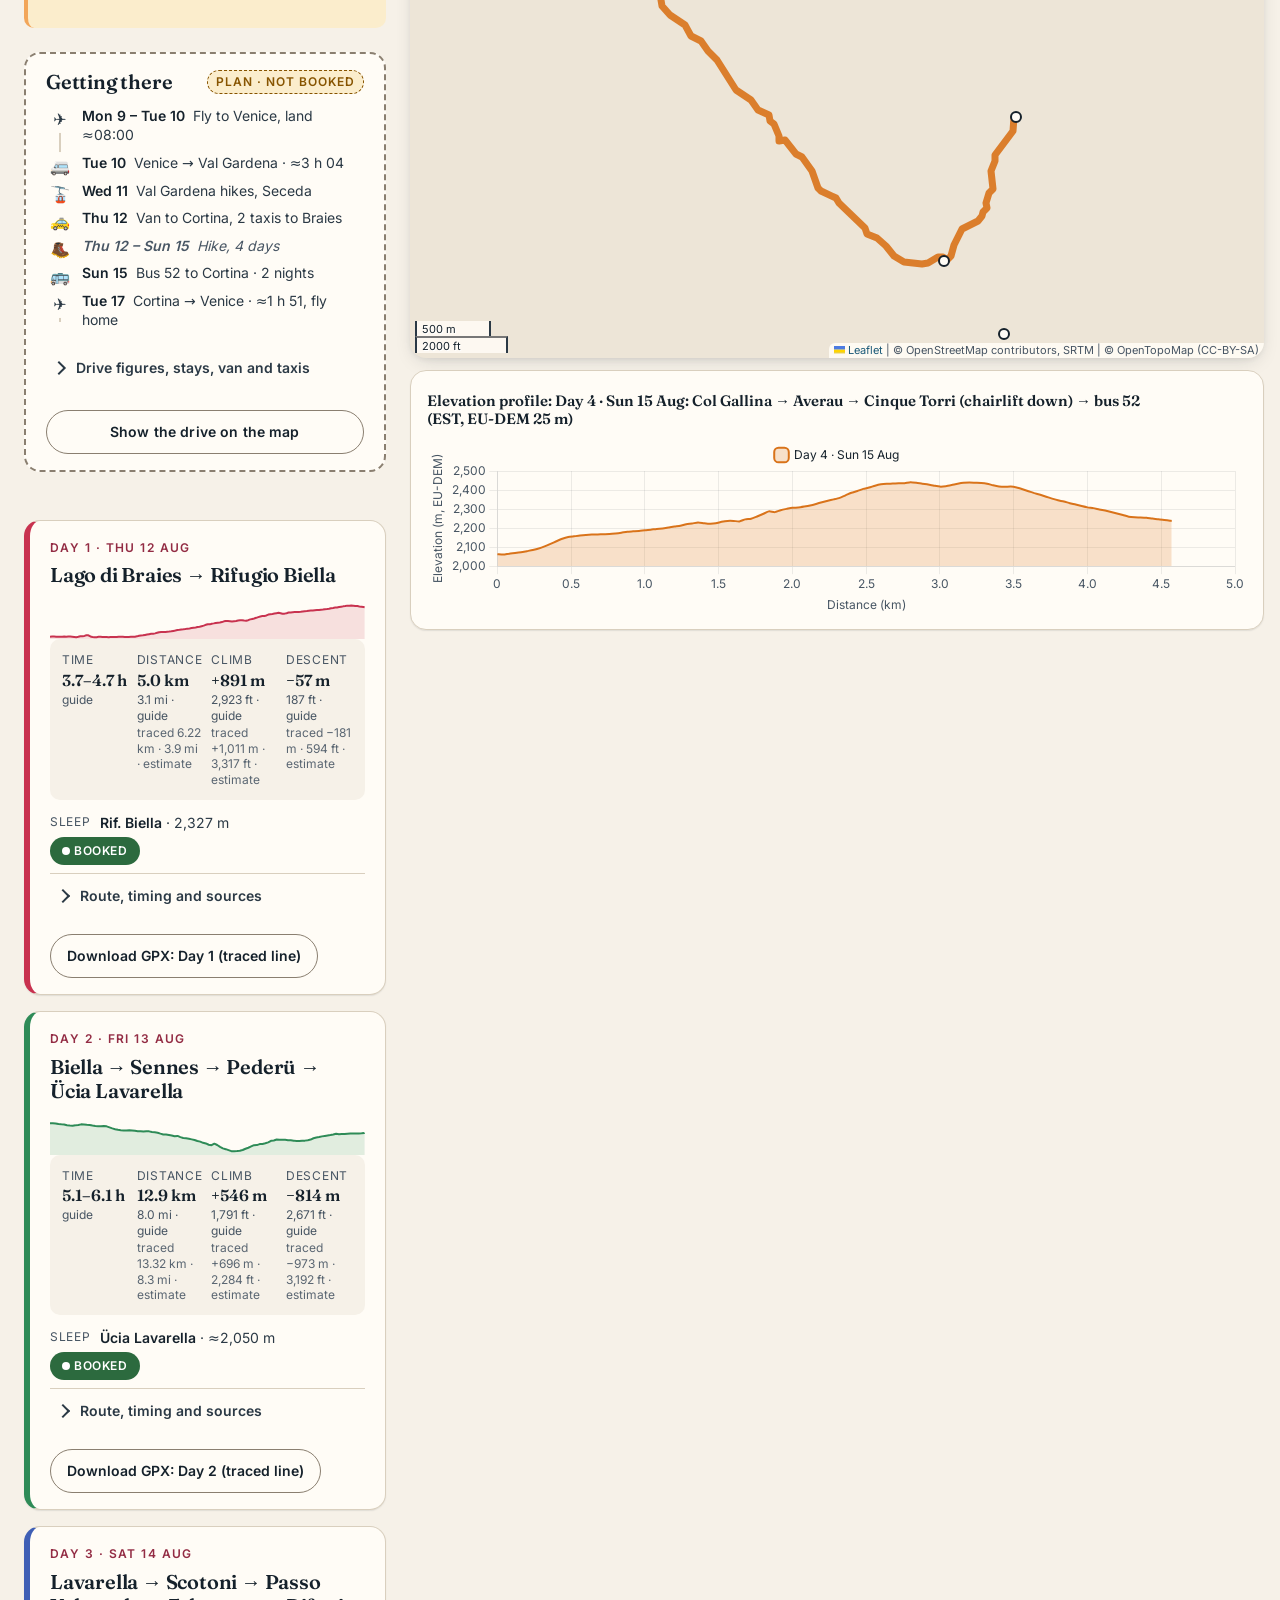
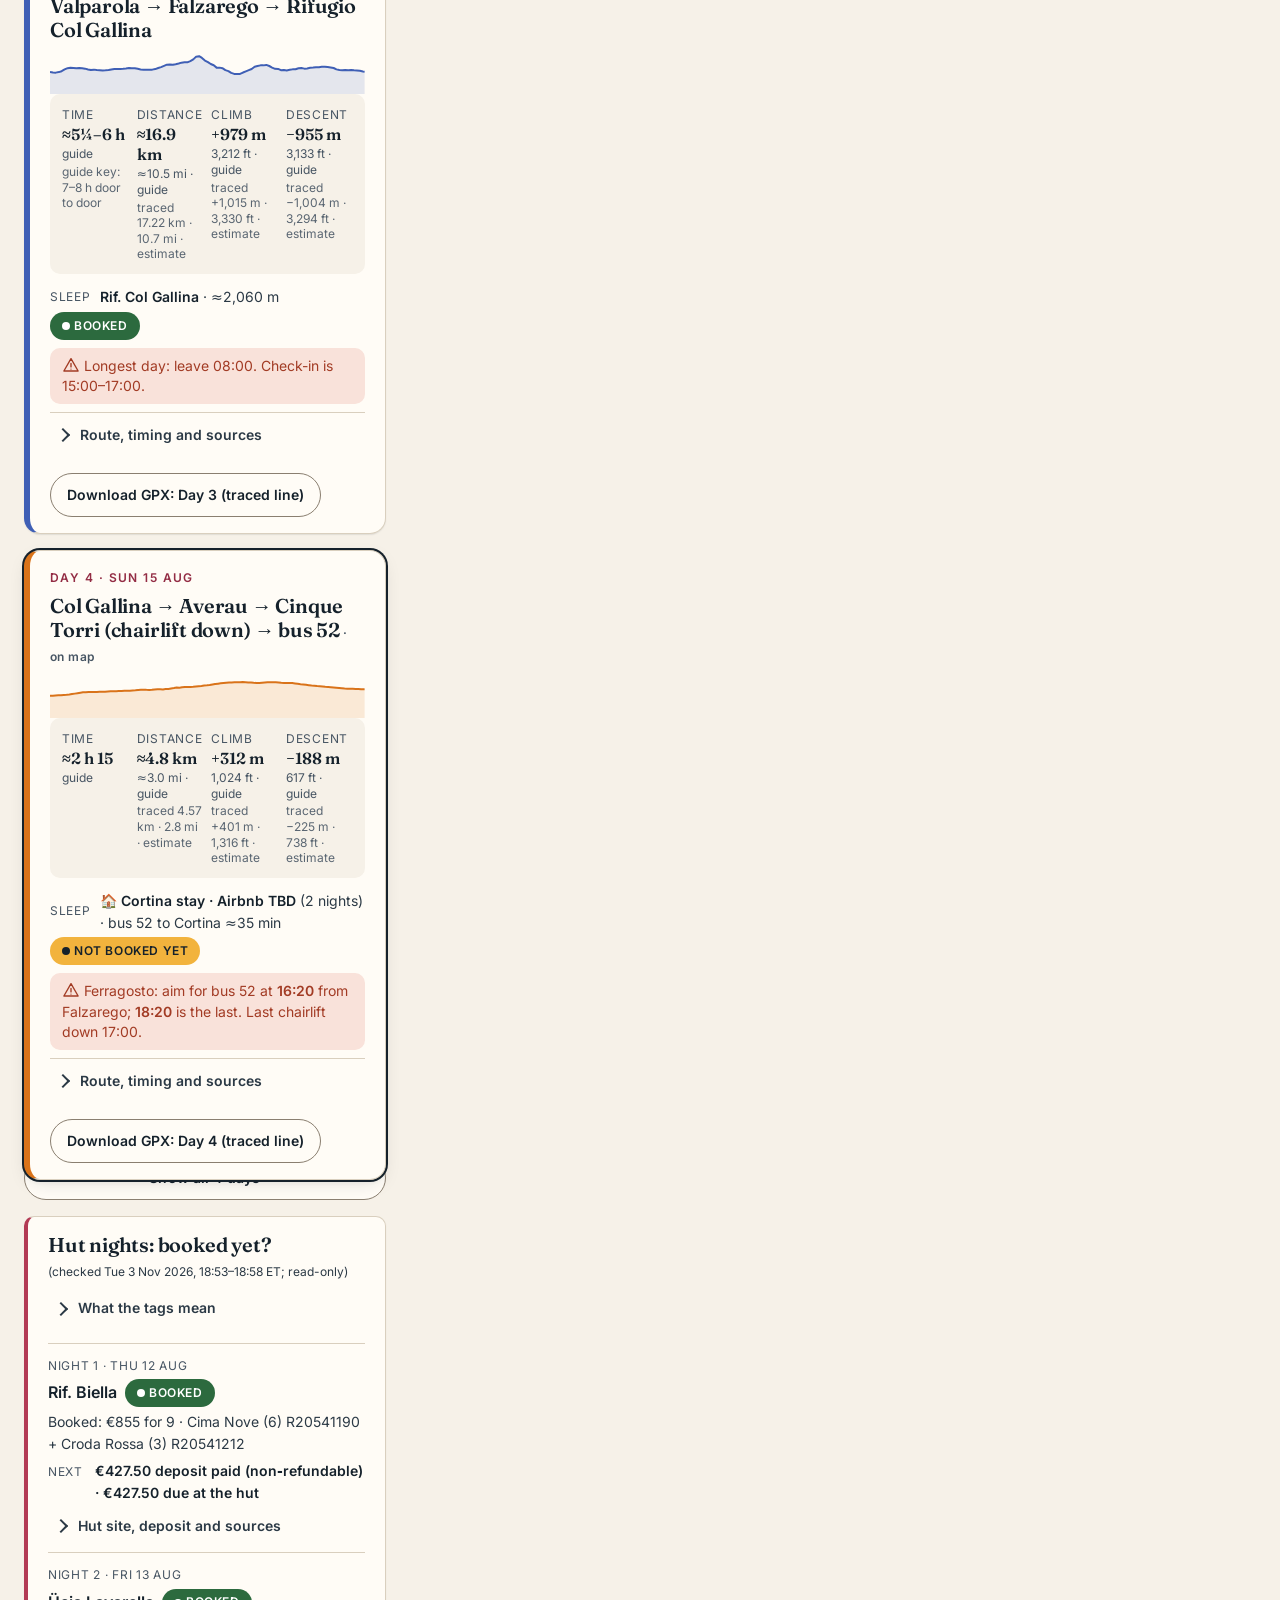
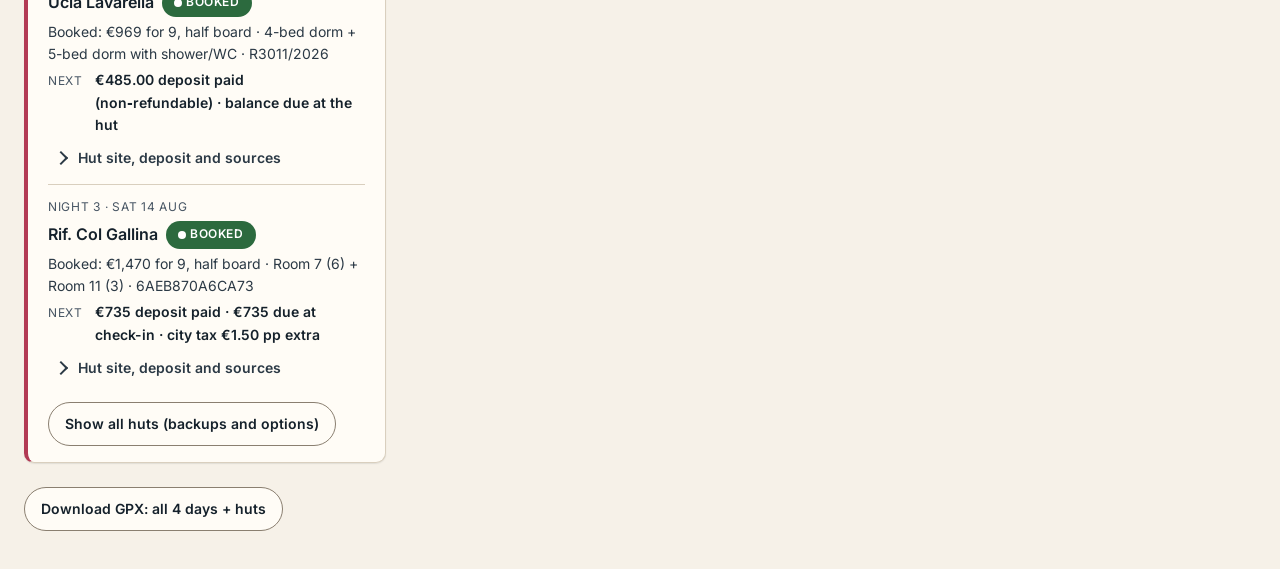
==== commit 637f72c7: "New trip order (Val Gardena first), who-owes redesign, spending chart, hotels removed, polish batch " ====
--- a/index.html
+++ b/index.html
@@ -10,7 +10,7 @@
 <!-- Leaflet CSS does not block first paint; Leaflet and Chart.js are loaded by app.js when the map / chart near the viewport (audit fix 8) -->
 <link rel="stylesheet" href="vendor/leaflet/leaflet.css" media="print" onload="this.media='all'"><noscript><link rel="stylesheet" href="vendor/leaflet/leaflet.css"></noscript>
 <link rel="preload" as="image" href="img/pragser_wildsee_seekofel_von_bucht-480.webp" imagesrcset="img/pragser_wildsee_seekofel_von_bucht-480.webp 480w, img/pragser_wildsee_seekofel_von_bucht-960.webp 960w" imagesizes="100vw" type="image/webp" fetchpriority="high">
-<script defer src="app.js?v=25f96a01e6"></script>
+<script defer src="app.js?v=63ba434b99"></script>
 <link rel="preload" href="fonts/inter-latin-var.woff2" as="font" type="font/woff2" crossorigin>
 <link rel="preload" href="fonts/fraunces-600-latin.woff2" as="font" type="font/woff2" crossorigin>
 <style id="redesign-css">
@@ -165,8 +165,8 @@
 .hero-stats b{display:block;font:600 var(--fs-24)/1.1 var(--font-display);color:#fff}
 .hero-stats span{font-size:var(--fs-12);letter-spacing:.06em;text-transform:uppercase;color:var(--stone-100)}
 .hero-cta{display:flex;flex-wrap:wrap;gap:var(--s-3);margin-top:var(--s-8)}
-.hero-credit{position:absolute;right:var(--s-3);bottom:var(--s-2);margin:0;font-size:12px;color:var(--stone-100)}
-.hero-credit a{color:var(--stone-50)}
+.photo-credit{margin:var(--s-3) 0 0;font-size:12px;color:var(--ink-600)}
+.photo-credit a{color:inherit}
 
 /* ---------- 7. Map view: #app = cards column + sticky map/chart ---------- */
 #app{display:grid;grid-template-columns:var(--side-w) minmax(0,1fr);height:auto;align-items:start}
@@ -395,21 +395,20 @@
 </ul>
 <div class="hero-cta"><a class="btn btn--primary" href="#days">See the 4 days</a><a class="btn btn--ghost" href="#hutStatus">Hut booking status</a></div>
 </div>
-<p class="hero-credit">Photo: STirol · <a href="http://creativecommons.org/licenses/by-sa/3.0/" target="_blank" rel="noopener">CC BY-SA 3.0</a> · <a href="https://commons.wikimedia.org/wiki/File:Pragser_Wildsee_Seekofel_von_Bucht.jpg" target="_blank" rel="noopener">Wikimedia Commons</a></p>
 </section>
 <section class="glance" aria-labelledby="glH"><h2 id="glH">Where we sleep</h2>
 <ol>
+<li><span class="when"><b>Tue 10</b><i>2 nights</i></span><span class="nm"><span aria-hidden="true">🏠 </span>Val Gardena stay · Airbnb/hotel TBD</span><span class="badge badge--pending" data-status="pending">Not booked yet</span></li>
 <li><span class="when"><b>Thu 12</b><i>N1</i></span><span class="nm">Rif. Biella · <span class="nw">2,327 m</span></span><span class="badge" data-hut-badge="Rif. Biella" data-hut-id="biella"></span></li>
 <li><span class="when"><b>Fri 13</b><i>N2</i></span><span class="nm">Ücia Lavarella</span><span class="badge" data-hut-badge="Ücia Lavarella" data-hut-id="lavarella"></span></li>
 <li><span class="when"><b>Sat 14</b><i>N3</i></span><span class="nm">Rif. Col Gallina · <span class="nw">≈2,060 m</span></span><span class="badge" data-hut-badge="Rif. Col Gallina" data-hut-id="colgallina"></span></li>
-<li><span class="when"><b>Sun 15</b><i>→ Hotel</i></span><span class="nm">Hotel Rodes, Ortisei (2 nights)</span><span class="badge badge--pending" data-status="pending">Not booked yet</span></li>
-</ol>
-<p class="lead">Day 3 is the longest: leave 08:00. Free cancellation: Rodes to 15 Jul.</p></section>
+<li><span class="when"><b>Sun 15</b><i>→ Stay</i></span><span class="nm"><span aria-hidden="true">🏠 </span>Cortina stay · Airbnb TBD (2 nights)</span><span class="badge badge--pending" data-status="pending">Not booked yet</span></li>
+</ol></section>
 <section id="bento" aria-label="Trip at a glance"><div class="bento">
 <section class="tile" data-bento="countdown" aria-labelledby="bxCount"><h2 id="bxCount">Countdown</h2>
-<p class="big"><span data-bento-countdown>9 Aug</span><small data-bento-countdown-label>2027 · leave the US</small></p>
-<p>Departure: <time data-bento-start data-bento-days="9" data-bento-hike="2027-08-12T07:00:00+02:00" datetime="2027-08-09T00:00:00-04:00">Mon 9 Aug 2027</time> · land Venice Tue 10 · hike Thu 12</p></section>
-<section class="tile" data-bento="route" aria-labelledby="bxRoute"><h2 id="bxRoute">The route</h2><p class="small tile-note">Per day: guide distance and climb; small print is our traced route (estimate) and its high point.</p>
+<p class="big"><span data-bento-countdown>9 Aug</span> <small data-bento-countdown-label>2027</small></p>
+<p>Fly out <time data-bento-start data-bento-days="9" data-bento-hike="2027-08-12T07:00:00+02:00" datetime="2027-08-09T00:00:00-04:00">Mon 9 Aug 2027</time> · land Venice Tue 10 · Val Gardena · hike from Thu 12</p></section>
+<section class="tile" data-bento="route" aria-labelledby="bxRoute"><h2 id="bxRoute">The route</h2>
 <div class="spark-row" data-bento-sparks aria-busy="true"><span class="spark skel" aria-hidden="true"></span><span class="spark skel" aria-hidden="true"></span><span class="spark skel" aria-hidden="true"></span><span class="spark skel" aria-hidden="true"></span></div>
 <p class="tile-empty" data-bento-empty>Each day's distance and climb profile is on the <a href="#days">day cards</a>.</p></section>
 <section class="tile" data-bento="bookings" aria-labelledby="bxBook"><h2 id="bxBook">Bookings (group tracker)</h2>
@@ -428,7 +427,7 @@
 </div></section>
 <div id="app" role="tabpanel" aria-labelledby="bMap"><div id="side">
 <div class="print-only print-head"><b>Alta Via 1 north · day sheets</b><span>12–15 Aug 2027<span data-print-date></span></span></div>
-<div class="banner bn-v2" id="banner"><p class="bn-line"><b>Huts:</b> all three booked: Biella, Lavarella, Col Gallina · <a href="#hutStatus">next steps</a></p><p class="day-flag day-flag--warn"><span aria-hidden="true">⚠️ </span><b>Sun 15 Aug is Ferragosto:</b> bus 52 from Cinque Torri runs only at 14:20 and 16:20 (last chairlift down 17:00; 2026 timetable).</p><p class="bn-line"><b>Hotels</b> (not booked) · free cancellation: Rodes to ≈15 Jul · Trenker to ≈26 Jul</p><details class="g-more"><summary>Plan summary, backup and prices</summary><div><b>Main plan: Alta Via 1 north, 4 days, 3 hut nights, finish at Cinque Torri.</b> Backup: Palaronda (guide §8).<br><b>⚠️ Deadlines</b><br>1. <b>Ücia Lavarella (Fri 13)</b>: <b>booked</b>, R3011/2026, 4-bed + 5-bed dorm, HB, €969; €485.00 deposit paid, balance at the hut.<br>2. <b>Rif. Col Gallina (Sat 14)</b>: <b>booked</b>, 6AEB870A6CA73, Room 7 ×6 + Room 11 ×3, HB, €1,470; €735 deposit paid, €735 due at check-in; city tax €1.50 pp extra.<br>3. <b>Rif. Biella (Thu 12)</b>: <b>booked</b>, Cima Nove ×6 (R20541190) + Croda Rossa ×3 (R20541212), €855; €427.50 deposit paid, €427.50 due at the hut.<br>4. Hotels: Trenker in Braies (Tue 10–Wed 11) free cancellation to ≈26 Jul; Rodes in Ortisei (Sun 15–Mon 16) to ≈15 Jul.<br>Plan: fly Mon 9 overnight · land VCE ≈08:00 Tue 10, drive to Braies · rest Wed 11 · huts Thu 12–Sat 14 · walk out Sun 15, Ortisei · Seceda Mon 16 · fly home Tue 17. <span class="small">Public calendars checked 3 Nov 2026 (guide §5.1).</span></div></details></div>
+<div class="banner bn-v2" id="banner"><p class="bn-line"><b>Huts:</b> all three booked · <a href="#hutStatus">next steps</a></p><p class="day-flag day-flag--warn"><svg class="flag-ico" viewBox="0 0 24 24" width="18" height="18" fill="none" stroke="currentColor" stroke-width="1.8" stroke-linecap="round" stroke-linejoin="round" aria-hidden="true" focusable="false"><path d="M12 3.5 21.5 20h-19ZM12 10v4.5M12 17.4h.01"/></svg><b>Sun 15 Aug is Ferragosto:</b> aim for bus 52 at 16:20 from Falzarego; 18:20 is the last (last chairlift down 17:00; 2026 Sunday/holiday timetable).</p><details class="g-more"><summary>Plan summary</summary><div>Biella Thu 12 · Lavarella Fri 13 · Col Gallina Sat 14: all booked<br>Val Gardena and Cortina stays: Airbnb/hotel TBD, not booked<br>Thu 12: van to Cortina, 2 taxis to Braies before 09:00<br><a href="#booking">Booking refs, deposits and deadlines</a></div></details></div>
 <section id="arrival" class="arrival" aria-labelledby="arrTitle"></section>
 <nav class="daychips" aria-label="Jump to a day"><a href="#d0" data-day="0"><i style="--c:var(--stage-1)"></i>Day 1</a><a href="#d1" data-day="1"><i style="--c:var(--stage-2)"></i>Day 2</a><a href="#d2" data-day="2"><i style="--c:var(--stage-3)"></i>Day 3</a><a href="#d3" data-day="3"><i style="--c:var(--stage-4)"></i>Day 4</a></nav>
 <div id="days"></div>
@@ -457,26 +456,26 @@
     <li><a class="gv-hchip" href="#hut-biella"><svg class="gv-ico" viewBox="0 0 24 24" fill="none" stroke="currentColor" stroke-width="1.8" stroke-linecap="round" stroke-linejoin="round" aria-hidden="true" focusable="false"><path d="M3 11.5 12 4l9 7.5M5.5 9.6V20h13V9.6M10 20v-5h4v5"/></svg><span class="gv-hchip-t"><span class="gv-hchip-k">Hut night 1 · Thu 12</span><b>Rif. Biella</b><span class="gv-ref">R20541190 + R20541212</span></span><span class="badge badge--booked">Booked</span></a></li>
     <li><a class="gv-hchip" href="#hut-lavarella"><svg class="gv-ico" viewBox="0 0 24 24" fill="none" stroke="currentColor" stroke-width="1.8" stroke-linecap="round" stroke-linejoin="round" aria-hidden="true" focusable="false"><path d="M3 11.5 12 4l9 7.5M5.5 9.6V20h13V9.6M10 20v-5h4v5"/></svg><span class="gv-hchip-t"><span class="gv-hchip-k">Hut night 2 · Fri 13</span><b>Ücia Lavarella</b><span class="gv-ref">R3011/2026</span></span><span class="badge badge--booked">Booked</span></a></li>
     <li><a class="gv-hchip" href="#hut-colgallina"><svg class="gv-ico" viewBox="0 0 24 24" fill="none" stroke="currentColor" stroke-width="1.8" stroke-linecap="round" stroke-linejoin="round" aria-hidden="true" focusable="false"><path d="M3 11.5 12 4l9 7.5M5.5 9.6V20h13V9.6M10 20v-5h4v5"/></svg><span class="gv-hchip-t"><span class="gv-hchip-k">Hut night 3 · Sat 14</span><b>Rif. Col Gallina</b><span class="gv-ref">6AEB870A6CA73</span></span><span class="badge badge--booked">Booked</span></a></li>
-    <li><a class="gv-hchip gv-hchip--todo" href="#book-5"><svg class="gv-ico" viewBox="0 0 24 24" fill="none" stroke="currentColor" stroke-width="1.8" stroke-linecap="round" stroke-linejoin="round" aria-hidden="true" focusable="false"><path d="M3 19V6M3 14h18v5M21 14a3 3 0 0 0-3-3h-7v3M7.5 12.2a1.6 1.6 0 1 0 0-.01"/></svg><span class="gv-hchip-t"><span class="gv-hchip-k">Tue 10 + Wed 11</span><b>Hotel Trenker, Braies</b><span class="gv-ref">refundable until ≈Mon 26 Jul 2027</span></span><span class="badge badge--pending">Not booked yet</span></a></li>
-    <li><a class="gv-hchip gv-hchip--todo" href="#book-4"><svg class="gv-ico" viewBox="0 0 24 24" fill="none" stroke="currentColor" stroke-width="1.8" stroke-linecap="round" stroke-linejoin="round" aria-hidden="true" focusable="false"><path d="M3 19V6M3 14h18v5M21 14a3 3 0 0 0-3-3h-7v3M7.5 12.2a1.6 1.6 0 1 0 0-.01"/></svg><span class="gv-hchip-t"><span class="gv-hchip-k">Sun 15 + Mon 16</span><b>Hotel Rodes, Ortisei</b><span class="gv-ref">free cancellation until ≈Thu 15 Jul 2027</span></span><span class="badge badge--pending">Not booked yet</span></a></li>
+    <li><span class="gv-hchip gv-hchip--todo"><span class="gv-hchip-ico" aria-hidden="true">🏠</span><span class="gv-hchip-t"><span class="gv-hchip-k">Tue 10 + Wed 11</span><b>Val Gardena stay · Airbnb/hotel TBD</b></span><span class="badge badge--pending">Not booked yet</span></span></li>
+    <li><span class="gv-hchip gv-hchip--todo"><span class="gv-hchip-ico" aria-hidden="true">🏠</span><span class="gv-hchip-t"><span class="gv-hchip-k">Sun 15 + Mon 16</span><b>Cortina stay · Airbnb TBD</b></span><span class="badge badge--pending">Not booked yet</span></span></li>
     </ul>
     <div class="gv-warn" role="note"><svg class="gv-ico" viewBox="0 0 24 24" fill="none" stroke="currentColor" stroke-width="1.8" stroke-linecap="round" stroke-linejoin="round" aria-hidden="true" focusable="false"><path d="M12 3.5 21.5 20h-19ZM12 10v4.5M12 17.4h.01"/></svg><div>
-<p><strong>Ferragosto, Sun 15 Aug:</strong> bus 52 from Cinque Torri runs <strong>only at 14:20 and 16:20</strong> (2026 Sunday/holiday timetable [S78]); the last chairlift down is 17:00.</p>
+<p><strong>Ferragosto, Sun 15 Aug:</strong> bus 52 leaves Passo Falzarego for Cortina at <strong>14:20, 16:20 and 18:20</strong> (last) on the 2026 Sunday/holiday timetable [S78][S121]; the Cinque Torri stop is EST +5–10 min. <strong>Aim for the 16:20</strong>; the 18:20 is the hard last option. The last chairlift down is 17:00.</p>
 </div></div>
     <details class="g-more"><summary>Booking status in full, plan history and conventions</summary><p><strong>Status (4 Nov 2026):</strong> <strong>Rif. Biella is booked</strong> (Thu 12: Cima Nove ×6 + Croda Rossa ×3, €855; €427.50 deposit paid, €427.50 due at the hut [S111]). <strong>Rif. Col Gallina is booked</strong> (Sat 14: Room 7 ×6 + Room 11 ×3, HB, €1,470; €735 deposit paid, €735 due at check-in; city tax €1.50 pp extra [S112]). <strong>Ücia Lavarella is booked</strong> (Fri 13: R3011/2026, 4‑bed + 5‑bed dorm, HB, €969; €485.00 deposit paid [S114], balance at the hut [S113]). All three huts are booked. Nothing else is booked, held or paid.</p>
-<p><strong>Group of 9, all named (the Group tab lists all 9), beds asked for 9 · Plan prepared 2 Nov 2026; dates and huts changed 3 Nov 2026 and again 4 Nov 2026 (plan for 9 adults: fly Mon 9 Aug, Braies Tue 10–Wed 11, hike Thu 12–Sun 15 Aug 2027, night 2 at <strong>Ücia Lavarella</strong> instead of Fanes, Ortisei Sun 15–Mon 16, home Tue 17) · All three huts are booked (Biella, Lavarella, Col Gallina); nothing else is booked, held or paid.</strong></p>
-<p><strong>This is the main hike.</strong> Alta Via 1 north, 3 hut nights (Biella, Ücia Lavarella, Col Gallina), finishing at Cinque Torri on Sun 15 Aug (Ferragosto) with no night at Nuvolau, then 2 nights in Ortisei (Seceda) and home from Venice on Tue 17 Aug. <strong>Lagazuoi is now optional, with no night</strong>: a Day 3 detour on foot or by cable car (§2.2). The Palaronda is the <strong>backup</strong> only (§8). Days 1–2 use the figures from Matthew's hut planner [S91]; Days 3–4 use hut and trail sources [S52][S55][S61][S101][S102].</p>
+<p><strong>Group of 9, all named (the Group tab lists all 9), beds asked for 9 · Plan prepared 2 Nov 2026; dates and huts changed 3 Nov 2026 and again 4 Nov 2026 (plan for 9 adults: fly Mon 9 Aug, Val Gardena Tue 10–Wed 11 with Seceda on Wed 11, van to Cortina and taxis to Braies Thu 12, hike Thu 12–Sun 15 Aug 2027, night 2 at <strong>Ücia Lavarella</strong> instead of Fanes, Cortina Sun 15–Mon 16, home Tue 17) · All three huts are booked (Biella, Lavarella, Col Gallina); nothing else is booked, held or paid.</strong></p>
+<p><strong>This is the main hike.</strong> Alta Via 1 north, 3 hut nights (Biella, Ücia Lavarella, Col Gallina), finishing at Cinque Torri on Sun 15 Aug (Ferragosto) with no night at Nuvolau, then 2 nights in Cortina and home from Venice on Tue 17 Aug. Before the hike: 2 nights in Val Gardena (Seceda on Wed 11). <strong>Lagazuoi is now optional, with no night</strong>: a Day 3 detour on foot or by cable car (§2.2). The Palaronda is the <strong>backup</strong> only (§8). Days 1–2 use the figures from Matthew's hut planner [S91]; Days 3–4 use hut and trail sources [S52][S55][S61][S101][S102].</p>
 <p><strong>Group size: 9 people</strong> (Matthew, 3 Nov 2026; the 9th, Dylan, named 3 Nov 2026). The Group tab roster, the cost ledger, beds and the group cost in §6 are all for <strong>9</strong>.</p>
 <p>Conventions: <strong>[Sn]</strong> = source (list at the end). <strong>EST</strong> = my estimate, with the method stated. <strong>TRACE (EST)</strong> = route traced on OpenStreetMap (AV1 relation 177743 for Days 1–2; OSM trails plus 512 m of the SP24 road near Passo Valparola for Days 3–4) with elevation from OpenTopoData EU‑DEM 25 m, sampled every 40 m, counting climbs/drops of 5 m or more. Prices are <strong>2026</strong> unless stated; 2027 prices are mostly not published. EUR→USD at 1.1216 (ECB, 2 Nov 2026) [S32]. Interactive map: <code>av1.html</code> (this guide is also its "Full guide" tab).</p>
 <blockquote>
-<p><strong>Availability note (Tue 3 Nov 2026, 18:53–18:58 ET, read-only) [S107].</strong> For 9 adults on the new dates: <strong>Biella</strong> showed 38 free places on Thu 12 Aug (€855 HB; max 8 per reservation, so 2 bookings); <strong>Col Gallina</strong> showed 23 shared‑room beds plus private rooms on Sat 14 Aug (per-bed €120–160 HB); <strong>Hotel Trenker</strong> (Braies) fits 9 on Tue 10–Wed 11; <strong>Hotel Rodes</strong> (Ortisei) fits 9 on Sun 15–Mon 16. <strong>Sun 15 Aug is Ferragosto</strong> (Italian national holiday): crowds, lift queues, Sunday buses, holiday traffic (§3.3). Full table: §5.1 Hut booking status and the panel in <code>av1.html</code>.</p>
+<p><strong>Availability note (Tue 3 Nov 2026, 18:53–18:58 ET, read-only) [S107].</strong> For 9 adults on the new dates: <strong>Biella</strong> showed 38 free places on Thu 12 Aug (€855 HB; max 8 per reservation, so 2 bookings); <strong>Col Gallina</strong> showed 23 shared‑room beds plus private rooms on Sat 14 Aug (per-bed €120–160 HB). <strong>Sun 15 Aug is Ferragosto</strong> (Italian national holiday): crowds, lift queues, Sunday buses, holiday traffic (§3.3). Full table: §5.1 Hut booking status and the panel in <code>av1.html</code>.</p>
 </blockquote>
 <blockquote>
 <p><strong>Plan update (Wed 4 Nov 2026, from Matthew) [S108].</strong> Night 2 is <strong>Ücia Lavarella</strong> (a few minutes from Rif. Fanes), not Fanes: 4‑bed dorm + 5‑bed dorm with shower/WC, half board (price and status: §5). Biella: <strong>booked</strong> 4 Nov, <strong>Cima Nove (6) + Croda Rossa (3)</strong> [S111]. Col Gallina: <strong>booked</strong> 4 Nov, private <strong>Room 7 (6) + Room 11 (3)</strong>, HB, <strong>€1,470</strong> (6AEB870A6CA73 [S112]; city tax €1.50 pp extra). The earlier Room 3 + Room 5 plan (€1,130 [S110]) is replaced.</p>
 </blockquote>
 </details>
     </section><nav class="gv-toc" aria-label="Guide sections"><ul><li><a href="#timeline">Dates</a></li><li><a href="#hike-days">Days</a></li><li><a href="#getting-there">Getting there</a></li><li><a href="#van">Van</a></li><li><a href="#booking">Booking</a></li><li><a href="#cost">Cost</a></li><li><a href="#group-manager">Group</a></li><li><a href="#backup">Backup</a></li><li><a href="#questions">Questions</a></li><li><a href="#sources">Sources</a></li></ul></nav><h2 id="timeline">1. Trip at a glance</h2>
-    <ol class="gv-timeline" aria-label="Day by day, Mon 9 to Tue 17 Aug 2027"><li class="gv-tl"><span class="gv-tl-date"><span>Mon</span><b>9</b></span><svg class="gv-ico gv-tl-ico" viewBox="0 0 24 24" fill="none" stroke="currentColor" stroke-width="1.8" stroke-linecap="round" stroke-linejoin="round" aria-hidden="true" focusable="false"><path d="M10.2 20.5 12 19.5v-5l8 2.6v-2.2l-8-5V4.6a1.5 1.5 0 0 0-3 0v5.3l-8 5v2.2l8-2.6v5l1.2 1"/></svg><span class="gv-tl-body"><b>Fly out overnight</b><span>e.g. UA321 IAD 17:15 → VCE ≈07:55</span><span class="gv-tl-night"><svg class="gv-ico gv-ico--s" viewBox="0 0 24 24" fill="none" stroke="currentColor" stroke-width="1.8" stroke-linecap="round" stroke-linejoin="round" aria-hidden="true" focusable="false"><path d="M3 19V6M3 14h18v5M21 14a3 3 0 0 0-3-3h-7v3M7.5 12.2a1.6 1.6 0 1 0 0-.01"/></svg><span class="sr-only">Night: </span>Plane</span></span></li><li class="gv-tl"><span class="gv-tl-date"><span>Tue</span><b>10</b></span><svg class="gv-ico gv-tl-ico" viewBox="0 0 24 24" fill="none" stroke="currentColor" stroke-width="1.8" stroke-linecap="round" stroke-linejoin="round" aria-hidden="true" focusable="false"><path d="M2.5 6.5h11l4 4.5h3.5v6h-2M2.5 6.5V17h2.2M8.8 17h6.4M2.5 11h15"/></svg><span class="gv-tl-body"><b>Land VCE ≈08:00, van to Braies</b><span>≈193.9 km, ≈2 h 36, then rest</span><span class="gv-tl-night"><svg class="gv-ico gv-ico--s" viewBox="0 0 24 24" fill="none" stroke="currentColor" stroke-width="1.8" stroke-linecap="round" stroke-linejoin="round" aria-hidden="true" focusable="false"><path d="M3 19V6M3 14h18v5M21 14a3 3 0 0 0-3-3h-7v3M7.5 12.2a1.6 1.6 0 1 0 0-.01"/></svg><span class="sr-only">Night: </span>Braies hotel (Trenker), 1 of 2</span></span></li><li class="gv-tl"><span class="gv-tl-date"><span>Wed</span><b>11</b></span><svg class="gv-ico gv-tl-ico" viewBox="0 0 24 24" fill="none" stroke="currentColor" stroke-width="1.8" stroke-linecap="round" stroke-linejoin="round" aria-hidden="true" focusable="false"><path d="M2.5 6.5h11l4 4.5h3.5v6h-2M2.5 6.5V17h2.2M8.8 17h6.4M2.5 11h15"/></svg><span class="gv-tl-body"><b>Rest day at Braies</b><span>Option (b): drivers move the van to Cortina ≈47 min, bus back</span><span class="gv-tl-night"><svg class="gv-ico gv-ico--s" viewBox="0 0 24 24" fill="none" stroke="currentColor" stroke-width="1.8" stroke-linecap="round" stroke-linejoin="round" aria-hidden="true" focusable="false"><path d="M3 19V6M3 14h18v5M21 14a3 3 0 0 0-3-3h-7v3M7.5 12.2a1.6 1.6 0 1 0 0-.01"/></svg><span class="sr-only">Night: </span>Braies hotel</span></span></li><li class="gv-tl gv-tl--hike" style="--day:var(--stage-line-1)"><span class="gv-tl-date"><span>Thu</span><b>12</b></span><svg class="gv-ico gv-tl-ico" viewBox="0 0 24 24" fill="none" stroke="currentColor" stroke-width="1.8" stroke-linecap="round" stroke-linejoin="round" aria-hidden="true" focusable="false"><path d="M2.5 19.5 9 8.5l4 6 2.5-3.5 6 8.5Z"/></svg><span class="gv-tl-body"><b>Day 1 · Braies → Biella</b><span>5.0 km · +891 m</span><span class="gv-tl-night"><svg class="gv-ico gv-ico--s" viewBox="0 0 24 24" fill="none" stroke="currentColor" stroke-width="1.8" stroke-linecap="round" stroke-linejoin="round" aria-hidden="true" focusable="false"><path d="M3 19V6M3 14h18v5M21 14a3 3 0 0 0-3-3h-7v3M7.5 12.2a1.6 1.6 0 1 0 0-.01"/></svg><span class="sr-only">Night: </span>Rif. Biella</span></span></li><li class="gv-tl gv-tl--hike" style="--day:var(--stage-line-2)"><span class="gv-tl-date"><span>Fri</span><b>13</b></span><svg class="gv-ico gv-tl-ico" viewBox="0 0 24 24" fill="none" stroke="currentColor" stroke-width="1.8" stroke-linecap="round" stroke-linejoin="round" aria-hidden="true" focusable="false"><path d="M2.5 19.5 9 8.5l4 6 2.5-3.5 6 8.5Z"/></svg><span class="gv-tl-body"><b>Day 2 · Biella → Lavarella</b><span>12.9 km · +546 m</span><span class="gv-tl-night"><svg class="gv-ico gv-ico--s" viewBox="0 0 24 24" fill="none" stroke="currentColor" stroke-width="1.8" stroke-linecap="round" stroke-linejoin="round" aria-hidden="true" focusable="false"><path d="M3 19V6M3 14h18v5M21 14a3 3 0 0 0-3-3h-7v3M7.5 12.2a1.6 1.6 0 1 0 0-.01"/></svg><span class="sr-only">Night: </span>Ücia Lavarella</span></span></li><li class="gv-tl gv-tl--hike" style="--day:var(--stage-line-3)"><span class="gv-tl-date"><span>Sat</span><b>14</b></span><svg class="gv-ico gv-tl-ico" viewBox="0 0 24 24" fill="none" stroke="currentColor" stroke-width="1.8" stroke-linecap="round" stroke-linejoin="round" aria-hidden="true" focusable="false"><path d="M2.5 19.5 9 8.5l4 6 2.5-3.5 6 8.5Z"/></svg><span class="gv-tl-body"><b>Day 3 · Lavarella → Col Gallina</b><span>≈16.9 km · +979 m · longest</span><span class="gv-tl-night"><svg class="gv-ico gv-ico--s" viewBox="0 0 24 24" fill="none" stroke="currentColor" stroke-width="1.8" stroke-linecap="round" stroke-linejoin="round" aria-hidden="true" focusable="false"><path d="M3 19V6M3 14h18v5M21 14a3 3 0 0 0-3-3h-7v3M7.5 12.2a1.6 1.6 0 1 0 0-.01"/></svg><span class="sr-only">Night: </span>Rif. Col Gallina</span></span></li><li class="gv-tl gv-tl--hike" style="--day:var(--stage-line-4)"><span class="gv-tl-date"><span>Sun</span><b>15</b></span><svg class="gv-ico gv-tl-ico" viewBox="0 0 24 24" fill="none" stroke="currentColor" stroke-width="1.8" stroke-linecap="round" stroke-linejoin="round" aria-hidden="true" focusable="false"><path d="M2.5 19.5 9 8.5l4 6 2.5-3.5 6 8.5Z"/></svg><span class="gv-tl-body"><b>Day 4 · Col Gallina → Cinque Torri</b><span>Ferragosto · chair + bus 52 · van to Ortisei ≈1 h 17</span><span class="gv-tl-night"><svg class="gv-ico gv-ico--s" viewBox="0 0 24 24" fill="none" stroke="currentColor" stroke-width="1.8" stroke-linecap="round" stroke-linejoin="round" aria-hidden="true" focusable="false"><path d="M3 19V6M3 14h18v5M21 14a3 3 0 0 0-3-3h-7v3M7.5 12.2a1.6 1.6 0 1 0 0-.01"/></svg><span class="sr-only">Night: </span>Ortisei (Hotel Rodes)</span></span></li><li class="gv-tl"><span class="gv-tl-date"><span>Mon</span><b>16</b></span><svg class="gv-ico gv-tl-ico" viewBox="0 0 24 24" fill="none" stroke="currentColor" stroke-width="1.8" stroke-linecap="round" stroke-linejoin="round" aria-hidden="true" focusable="false"><path d="M3 4.5 21 8M12 6.3V10M6.5 10h11v8a2 2 0 0 1-2 2h-7a2 2 0 0 1-2-2Zm0 4h11"/></svg><span class="gv-tl-body"><b>Seceda via Col Raiser</b><span>Lift is in Santa Cristina: bus 350 or taxi</span><span class="gv-tl-night"><svg class="gv-ico gv-ico--s" viewBox="0 0 24 24" fill="none" stroke="currentColor" stroke-width="1.8" stroke-linecap="round" stroke-linejoin="round" aria-hidden="true" focusable="false"><path d="M3 19V6M3 14h18v5M21 14a3 3 0 0 0-3-3h-7v3M7.5 12.2a1.6 1.6 0 1 0 0-.01"/></svg><span class="sr-only">Night: </span>Ortisei</span></span></li><li class="gv-tl"><span class="gv-tl-date"><span>Tue</span><b>17</b></span><svg class="gv-ico gv-tl-ico" viewBox="0 0 24 24" fill="none" stroke="currentColor" stroke-width="1.8" stroke-linecap="round" stroke-linejoin="round" aria-hidden="true" focusable="false"><path d="M10.2 20.5 12 19.5v-5l8 2.6v-2.2l-8-5V4.6a1.5 1.5 0 0 0-3 0v5.3l-8 5v2.2l8-2.6v5l1.2 1"/></svg><span class="gv-tl-body"><b>Drive Ortisei → VCE, fly home</b><span>≈202 km, ≈3 h 05</span><span class="gv-tl-night"><svg class="gv-ico gv-ico--s" viewBox="0 0 24 24" fill="none" stroke="currentColor" stroke-width="1.8" stroke-linecap="round" stroke-linejoin="round" aria-hidden="true" focusable="false"><path d="M3 19V6M3 14h18v5M21 14a3 3 0 0 0-3-3h-7v3M7.5 12.2a1.6 1.6 0 1 0 0-.01"/></svg><span class="sr-only">Night: </span>—</span></span></li></ol>
+    <ol class="gv-timeline" aria-label="Day by day, Mon 9 to Tue 17 Aug 2027"><li class="gv-tl"><span class="gv-tl-date"><span>Mon</span><b>9</b></span><svg class="gv-ico gv-tl-ico" viewBox="0 0 24 24" fill="none" stroke="currentColor" stroke-width="1.8" stroke-linecap="round" stroke-linejoin="round" aria-hidden="true" focusable="false"><path d="M10.2 20.5 12 19.5v-5l8 2.6v-2.2l-8-5V4.6a1.5 1.5 0 0 0-3 0v5.3l-8 5v2.2l8-2.6v5l1.2 1"/></svg><span class="gv-tl-body"><b>Fly out overnight</b><span>e.g. UA321 IAD 17:15 → VCE ≈07:55</span><span class="gv-tl-night"><svg class="gv-ico gv-ico--s" viewBox="0 0 24 24" fill="none" stroke="currentColor" stroke-width="1.8" stroke-linecap="round" stroke-linejoin="round" aria-hidden="true" focusable="false"><path d="M3 19V6M3 14h18v5M21 14a3 3 0 0 0-3-3h-7v3M7.5 12.2a1.6 1.6 0 1 0 0-.01"/></svg><span class="sr-only">Night: </span>Plane</span></span></li><li class="gv-tl"><span class="gv-tl-date"><span>Tue</span><b>10</b></span><svg class="gv-ico gv-tl-ico" viewBox="0 0 24 24" fill="none" stroke="currentColor" stroke-width="1.8" stroke-linecap="round" stroke-linejoin="round" aria-hidden="true" focusable="false"><path d="M2.5 6.5h11l4 4.5h3.5v6h-2M2.5 6.5V17h2.2M8.8 17h6.4M2.5 11h15"/></svg><span class="gv-tl-body"><b>Land VCE ≈08:00, van to Val Gardena</b><span>≈203.8 km, ≈3 h 04 to Ortisei (OSRM)</span><span class="gv-tl-night"><svg class="gv-ico gv-ico--s" viewBox="0 0 24 24" fill="none" stroke="currentColor" stroke-width="1.8" stroke-linecap="round" stroke-linejoin="round" aria-hidden="true" focusable="false"><path d="M3 19V6M3 14h18v5M21 14a3 3 0 0 0-3-3h-7v3M7.5 12.2a1.6 1.6 0 1 0 0-.01"/></svg><span class="sr-only">Night: </span>🏠 Val Gardena stay · Airbnb/hotel TBD, 1 of 2</span></span></li><li class="gv-tl"><span class="gv-tl-date"><span>Wed</span><b>11</b></span><svg class="gv-ico gv-tl-ico" viewBox="0 0 24 24" fill="none" stroke="currentColor" stroke-width="1.8" stroke-linecap="round" stroke-linejoin="round" aria-hidden="true" focusable="false"><path d="M3 4.5 21 8M12 6.3V10M6.5 10h11v8a2 2 0 0 1-2 2h-7a2 2 0 0 1-2-2Zm0 4h11"/></svg><span class="gv-tl-body"><b>Val Gardena hikes · Seceda</b><span>Col Raiser from Santa Cristina, or Ortisei–Furnes–Seceda · price TBD</span><span class="gv-tl-night"><svg class="gv-ico gv-ico--s" viewBox="0 0 24 24" fill="none" stroke="currentColor" stroke-width="1.8" stroke-linecap="round" stroke-linejoin="round" aria-hidden="true" focusable="false"><path d="M3 19V6M3 14h18v5M21 14a3 3 0 0 0-3-3h-7v3M7.5 12.2a1.6 1.6 0 1 0 0-.01"/></svg><span class="sr-only">Night: </span>🏠 Val Gardena stay</span></span></li><li class="gv-tl gv-tl--hike" style="--day:var(--stage-line-1)"><span class="gv-tl-date"><span>Thu</span><b>12</b></span><svg class="gv-ico gv-tl-ico" viewBox="0 0 24 24" fill="none" stroke="currentColor" stroke-width="1.8" stroke-linecap="round" stroke-linejoin="round" aria-hidden="true" focusable="false"><path d="M2.5 19.5 9 8.5l4 6 2.5-3.5 6 8.5Z"/></svg><span class="gv-tl-body"><b>Day 1 · Braies → Biella</b><span>Van to Cortina ≈1 h 17, park; 2 taxis to Braies ≈1 h 15 · 5.0 km · +891 m</span><span class="gv-tl-night"><svg class="gv-ico gv-ico--s" viewBox="0 0 24 24" fill="none" stroke="currentColor" stroke-width="1.8" stroke-linecap="round" stroke-linejoin="round" aria-hidden="true" focusable="false"><path d="M3 19V6M3 14h18v5M21 14a3 3 0 0 0-3-3h-7v3M7.5 12.2a1.6 1.6 0 1 0 0-.01"/></svg><span class="sr-only">Night: </span>Rif. Biella</span></span></li><li class="gv-tl gv-tl--hike" style="--day:var(--stage-line-2)"><span class="gv-tl-date"><span>Fri</span><b>13</b></span><svg class="gv-ico gv-tl-ico" viewBox="0 0 24 24" fill="none" stroke="currentColor" stroke-width="1.8" stroke-linecap="round" stroke-linejoin="round" aria-hidden="true" focusable="false"><path d="M2.5 19.5 9 8.5l4 6 2.5-3.5 6 8.5Z"/></svg><span class="gv-tl-body"><b>Day 2 · Biella → Lavarella</b><span>12.9 km · +546 m</span><span class="gv-tl-night"><svg class="gv-ico gv-ico--s" viewBox="0 0 24 24" fill="none" stroke="currentColor" stroke-width="1.8" stroke-linecap="round" stroke-linejoin="round" aria-hidden="true" focusable="false"><path d="M3 19V6M3 14h18v5M21 14a3 3 0 0 0-3-3h-7v3M7.5 12.2a1.6 1.6 0 1 0 0-.01"/></svg><span class="sr-only">Night: </span>Ücia Lavarella</span></span></li><li class="gv-tl gv-tl--hike" style="--day:var(--stage-line-3)"><span class="gv-tl-date"><span>Sat</span><b>14</b></span><svg class="gv-ico gv-tl-ico" viewBox="0 0 24 24" fill="none" stroke="currentColor" stroke-width="1.8" stroke-linecap="round" stroke-linejoin="round" aria-hidden="true" focusable="false"><path d="M2.5 19.5 9 8.5l4 6 2.5-3.5 6 8.5Z"/></svg><span class="gv-tl-body"><b>Day 3 · Lavarella → Col Gallina</b><span>≈16.9 km · +979 m · longest</span><span class="gv-tl-night"><svg class="gv-ico gv-ico--s" viewBox="0 0 24 24" fill="none" stroke="currentColor" stroke-width="1.8" stroke-linecap="round" stroke-linejoin="round" aria-hidden="true" focusable="false"><path d="M3 19V6M3 14h18v5M21 14a3 3 0 0 0-3-3h-7v3M7.5 12.2a1.6 1.6 0 1 0 0-.01"/></svg><span class="sr-only">Night: </span>Rif. Col Gallina</span></span></li><li class="gv-tl gv-tl--hike" style="--day:var(--stage-line-4)"><span class="gv-tl-date"><span>Sun</span><b>15</b></span><svg class="gv-ico gv-tl-ico" viewBox="0 0 24 24" fill="none" stroke="currentColor" stroke-width="1.8" stroke-linecap="round" stroke-linejoin="round" aria-hidden="true" focusable="false"><path d="M2.5 19.5 9 8.5l4 6 2.5-3.5 6 8.5Z"/></svg><span class="gv-tl-body"><b>Day 4 · Col Gallina → Cinque Torri</b><span>Ferragosto · chair + bus 52 to Cortina (aim 16:20, last 18:20)</span><span class="gv-tl-night"><svg class="gv-ico gv-ico--s" viewBox="0 0 24 24" fill="none" stroke="currentColor" stroke-width="1.8" stroke-linecap="round" stroke-linejoin="round" aria-hidden="true" focusable="false"><path d="M3 19V6M3 14h18v5M21 14a3 3 0 0 0-3-3h-7v3M7.5 12.2a1.6 1.6 0 1 0 0-.01"/></svg><span class="sr-only">Night: </span>🏠 Cortina stay · Airbnb TBD</span></span></li><li class="gv-tl"><span class="gv-tl-date"><span>Mon</span><b>16</b></span><svg class="gv-ico gv-tl-ico" viewBox="0 0 24 24" fill="none" stroke="currentColor" stroke-width="1.8" stroke-linecap="round" stroke-linejoin="round" aria-hidden="true" focusable="false"><path d="M3 19V6M3 14h18v5M21 14a3 3 0 0 0-3-3h-7v3M7.5 12.2a1.6 1.6 0 1 0 0-.01"/></svg><span class="gv-tl-body"><b>Free day in Cortina</b><span>No plan yet</span><span class="gv-tl-night"><svg class="gv-ico gv-ico--s" viewBox="0 0 24 24" fill="none" stroke="currentColor" stroke-width="1.8" stroke-linecap="round" stroke-linejoin="round" aria-hidden="true" focusable="false"><path d="M3 19V6M3 14h18v5M21 14a3 3 0 0 0-3-3h-7v3M7.5 12.2a1.6 1.6 0 1 0 0-.01"/></svg><span class="sr-only">Night: </span>🏠 Cortina stay</span></span></li><li class="gv-tl"><span class="gv-tl-date"><span>Tue</span><b>17</b></span><svg class="gv-ico gv-tl-ico" viewBox="0 0 24 24" fill="none" stroke="currentColor" stroke-width="1.8" stroke-linecap="round" stroke-linejoin="round" aria-hidden="true" focusable="false"><path d="M10.2 20.5 12 19.5v-5l8 2.6v-2.2l-8-5V4.6a1.5 1.5 0 0 0-3 0v5.3l-8 5v2.2l8-2.6v5l1.2 1"/></svg><span class="gv-tl-body"><b>Drive Cortina → VCE, fly home</b><span>≈147.1 km, ≈1 h 51 (OSRM)</span><span class="gv-tl-night"><svg class="gv-ico gv-ico--s" viewBox="0 0 24 24" fill="none" stroke="currentColor" stroke-width="1.8" stroke-linecap="round" stroke-linejoin="round" aria-hidden="true" focusable="false"><path d="M3 19V6M3 14h18v5M21 14a3 3 0 0 0-3-3h-7v3M7.5 12.2a1.6 1.6 0 1 0 0-.01"/></svg><span class="sr-only">Night: </span>—</span></span></li></ol>
     <details class="g-more"><summary>Full table with distances, times and sources</summary><table aria-label="Guide table 1 (scrolls sideways)" tabindex="0">
 <thead>
 <tr>
@@ -492,17 +491,17 @@
 </tr>
 <tr>
 <td>Tue 10 Aug</td>
-<td>Land VCE ≈08:00, collect the van → <strong>drive to Braies</strong> (≈193.9 km, ≈2 h 36 by car, approx., OSRM; §3.0) and rest <span class="row-src">[S106]</span></td>
-<td><strong>Braies hotel, night 1 of 2</strong> (Hotel Trenker fits 9; §3.2) <span class="row-src">[S107]</span></td>
+<td>Land VCE ≈08:00, collect the van → <strong>drive to Val Gardena</strong> (Ortisei ≈203.8 km, ≈3 h 04 by car, approx., OSRM; Santa Cristina or Selva also fine; §3.0) <span class="row-src">[S115]</span></td>
+<td><strong>🏠 Val Gardena stay · Airbnb/hotel TBD</strong>, night 1 of 2 (§3.2)</td>
 </tr>
 <tr>
 <td>Wed 11 Aug</td>
-<td>Rest day at Braies. Option (b): drive the van to Cortina (≈47 km, ≈47 min), park, bus 445 + 442 back (§4) <span class="row-src">[S107]</span></td>
-<td><strong>Braies hotel</strong> (§3.2)</td>
+<td><strong>Val Gardena hikes, including Seceda</strong>: Col Raiser gondola from Santa Cristina, or Ortisei–Furnes–Seceda (lift price TBD; §3.2)</td>
+<td><strong>🏠 Val Gardena stay · Airbnb/hotel TBD</strong> (§3.2)</td>
 </tr>
 <tr>
 <td>Thu 12 Aug</td>
-<td><strong>Day 1</strong> Lago di Braies → Rifugio Biella</td>
+<td>Drive the van to <strong>Cortina</strong> (≈65 km, ≈1 h 17), park at Pontechiesa, <strong>2 taxis/minivans to Lago di Braies</strong> (≈1 h 15; arrive before 09:00; §4) → <strong>Day 1</strong> Lago di Braies → Rifugio Biella <span class="row-src">[S115][S116][S117][S118]</span></td>
 <td><strong>Rif. Biella</strong> (hut night 1)</td>
 </tr>
 <tr>
@@ -517,17 +516,17 @@
 </tr>
 <tr>
 <td>Sun 15 Aug (Ferragosto)</td>
-<td><strong>Day 4</strong> Col Gallina → Averau → Scoiattoli (Cinque Torri) → chairlift down → bus 52 to Cortina (Ferragosto times: see the top box) → van → <strong>drive to Ortisei</strong> (≈65 km, ≈1 h 17) <span class="row-src">[S107]</span></td>
-<td><strong>Ortisei</strong> (Hotel Rodes fits 9; §3.3) <span class="row-src">[S107]</span></td>
+<td><strong>Day 4</strong> Col Gallina → Averau → Scoiattoli (Cinque Torri; Lagazuoi optional) → chairlift down → <strong>bus 52 to Cortina</strong> (≈35 min; aim for 16:20 from Falzarego, last 18:20: see the top box)</td>
+<td><strong>🏠 Cortina stay · Airbnb TBD</strong> (§3.3)</td>
 </tr>
 <tr>
 <td>Mon 16 Aug</td>
-<td><strong>Seceda day</strong> via Col Raiser (lift price TBD). ⚠️ The Col Raiser lift is in <strong>Santa Cristina, not Ortisei</strong>: bus 350 or taxi from Ortisei <span class="row-src">[S109]</span></td>
-<td><strong>Ortisei</strong></td>
+<td>Free day in Cortina (no plan yet)</td>
+<td><strong>🏠 Cortina stay · Airbnb TBD</strong></td>
 </tr>
 <tr>
 <td>Tue 17 Aug</td>
-<td>Drive Ortisei → VCE (≈202 km, ≈3 h 05), return the van, fly home <span class="row-src">[S107]</span></td>
+<td>Collect the van, drive Cortina → VCE (≈147.1 km, ≈1 h 51), return the van, fly home <span class="row-src">[S115]</span></td>
 <td>—</td>
 </tr>
 </tbody></table><p><strong>Three hut nights:</strong> Biella, Ücia Lavarella, Col Gallina. <strong>No night at Lagazuoi or Nuvolau:</strong> both are optional viewpoints (§2.2).</p></details><h2 id="hike-days">2. The hike, day by day</h2><div class="gv-days"><article class="gv-day" id="day-1" style="--day:var(--stage-line-1)" aria-labelledby="day-1-h">
@@ -536,10 +535,10 @@
     <p class="gv-via">Lake shore, trail 1, Forcella Sora Forno</p>
     <div class="gv-statbox"><dl class="day-stats gv-stats"><div><dt>Time</dt><dd>3.7–4.7 h<small>guide</small></dd></div><div><dt>Distance</dt><dd>5.0 km<small>3.1 mi · guide</small></dd></div><div><dt>Climb</dt><dd>+891 m<small>2,923 ft · guide</small></dd></div><div><dt>Descent</dt><dd>−57 m<small>187 ft · guide</small></dd></div></dl></div>
     <figure class="gv-prof"><div class="gv-prof-plot" role="img" aria-label="Elevation profile, Day 1: Lago di Braies 1,494 m to Rif. Biella 2,327 m; high point Forcella Sora Forno."><svg viewBox="0 0 100 100" preserveAspectRatio="none" aria-hidden="true" focusable="false"><path class="gv-prof-area" d="M0,100 L0.00,91.88 L0.64,91.45 L1.29,91.42 L1.93,91.74 L2.57,91.92 L3.21,91.90 L3.86,91.54 L4.50,91.29 L5.14,91.71 L5.79,91.38 L6.43,91.50 L7.07,91.71 L7.71,92.32 L8.36,92.88 L9.00,92.18 L9.64,90.55 L10.28,90.65 L10.93,89.91 L11.57,88.43 L12.21,88.53 L12.86,91.29 L13.50,92.55 L14.14,92.83 L14.78,92.88 L15.43,92.02 L16.07,91.96 L16.71,92.59 L17.36,92.75 L18.00,92.79 L18.64,92.79 L19.28,92.62 L19.93,92.38 L20.57,92.45 L21.21,92.64 L21.86,92.08 L22.50,91.93 L23.14,92.02 L23.78,92.44 L24.43,92.56 L25.07,92.27 L25.71,92.11 L26.36,91.86 L27.00,91.65 L27.64,91.04 L28.28,89.54 L28.93,88.90 L29.57,88.40 L30.21,87.48 L30.85,86.79 L31.50,85.97 L32.14,85.06 L32.78,84.83 L33.43,84.02 L34.07,82.63 L34.71,81.49 L35.35,80.78 L36.00,80.78 L36.64,80.55 L37.28,80.24 L37.93,79.77 L38.57,79.09 L39.21,78.34 L39.85,77.32 L40.50,76.45 L41.14,75.69 L41.78,74.94 L42.43,74.46 L43.07,73.67 L43.71,72.95 L44.35,72.57 L45.00,71.76 L45.64,71.00 L46.28,70.44 L46.92,69.37 L47.57,68.48 L48.21,67.25 L48.85,65.93 L49.50,64.08 L50.14,62.57 L50.78,62.84 L51.42,61.32 L52.07,60.58 L52.71,59.62 L53.35,58.92 L54.00,58.38 L54.64,57.65 L55.28,55.90 L55.92,55.19 L56.57,55.00 L57.21,55.62 L57.85,56.44 L58.50,55.67 L59.14,55.01 L59.78,54.12 L60.42,53.23 L61.07,53.31 L61.71,54.08 L62.35,54.35 L62.99,53.16 L63.64,51.15 L64.28,50.12 L64.92,49.05 L65.57,47.61 L66.21,45.86 L66.85,44.32 L67.49,43.52 L68.14,43.12 L68.78,42.03 L69.42,39.95 L70.07,39.42 L70.71,38.76 L71.35,37.58 L71.99,36.86 L72.64,35.96 L73.28,36.96 L73.92,38.19 L74.57,37.73 L75.21,36.63 L75.85,35.35 L76.49,35.03 L77.14,34.54 L77.78,34.13 L78.42,33.99 L79.07,33.76 L79.71,33.41 L80.35,32.77 L80.99,32.20 L81.64,31.62 L82.28,31.11 L82.92,30.59 L83.56,30.30 L84.21,29.70 L84.85,29.39 L85.49,28.96 L86.14,28.41 L86.78,27.99 L87.42,27.43 L88.06,26.95 L88.71,26.31 L89.35,25.16 L89.99,24.40 L90.64,23.59 L91.28,23.37 L91.92,22.44 L92.56,21.55 L93.21,20.87 L93.85,20.07 L94.49,19.17 L95.14,19.20 L95.78,18.84 L96.42,19.13 L97.06,19.66 L97.71,20.22 L98.35,20.92 L98.99,21.62 L99.63,22.25 L100.00,22.72 L100,100 Z"/><polyline class="gv-prof-line" points="0.00,91.88 0.64,91.45 1.29,91.42 1.93,91.74 2.57,91.92 3.21,91.90 3.86,91.54 4.50,91.29 5.14,91.71 5.79,91.38 6.43,91.50 7.07,91.71 7.71,92.32 8.36,92.88 9.00,92.18 9.64,90.55 10.28,90.65 10.93,89.91 11.57,88.43 12.21,88.53 12.86,91.29 13.50,92.55 14.14,92.83 14.78,92.88 15.43,92.02 16.07,91.96 16.71,92.59 17.36,92.75 18.00,92.79 18.64,92.79 19.28,92.62 19.93,92.38 20.57,92.45 21.21,92.64 21.86,92.08 22.50,91.93 23.14,92.02 23.78,92.44 24.43,92.56 25.07,92.27 25.71,92.11 26.36,91.86 27.00,91.65 27.64,91.04 28.28,89.54 28.93,88.90 29.57,88.40 30.21,87.48 30.85,86.79 31.50,85.97 32.14,85.06 32.78,84.83 33.43,84.02 34.07,82.63 34.71,81.49 35.35,80.78 36.00,80.78 36.64,80.55 37.28,80.24 37.93,79.77 38.57,79.09 39.21,78.34 39.85,77.32 40.50,76.45 41.14,75.69 41.78,74.94 42.43,74.46 43.07,73.67 43.71,72.95 44.35,72.57 45.00,71.76 45.64,71.00 46.28,70.44 46.92,69.37 47.57,68.48 48.21,67.25 48.85,65.93 49.50,64.08 50.14,62.57 50.78,62.84 51.42,61.32 52.07,60.58 52.71,59.62 53.35,58.92 54.00,58.38 54.64,57.65 55.28,55.90 55.92,55.19 56.57,55.00 57.21,55.62 57.85,56.44 58.50,55.67 59.14,55.01 59.78,54.12 60.42,53.23 61.07,53.31 61.71,54.08 62.35,54.35 62.99,53.16 63.64,51.15 64.28,50.12 64.92,49.05 65.57,47.61 66.21,45.86 66.85,44.32 67.49,43.52 68.14,43.12 68.78,42.03 69.42,39.95 70.07,39.42 70.71,38.76 71.35,37.58 71.99,36.86 72.64,35.96 73.28,36.96 73.92,38.19 74.57,37.73 75.21,36.63 75.85,35.35 76.49,35.03 77.14,34.54 77.78,34.13 78.42,33.99 79.07,33.76 79.71,33.41 80.35,32.77 80.99,32.20 81.64,31.62 82.28,31.11 82.92,30.59 83.56,30.30 84.21,29.70 84.85,29.39 85.49,28.96 86.14,28.41 86.78,27.99 87.42,27.43 88.06,26.95 88.71,26.31 89.35,25.16 89.99,24.40 90.64,23.59 91.28,23.37 91.92,22.44 92.56,21.55 93.21,20.87 93.85,20.07 94.49,19.17 95.14,19.20 95.78,18.84 96.42,19.13 97.06,19.66 97.71,20.22 98.35,20.92 98.99,21.62 99.63,22.25 100.00,22.72" vector-effect="non-scaling-stroke"/></svg><span class="gv-pdot gv-pdot--top" style="--x:95.8%;--y:18.8%"></span><span class="gv-pl gv-pl--top gv-pl--r" style="--x:95.8%;--y:18.8%"><b>Forcella Sora Forno</b></span></div><div class="gv-prof-ends" aria-hidden="true"><span class="gv-pl gv-pl--start"><b>Lago di Braies</b> 1,494 m</span><span class="gv-pl gv-pl--end"><b>Rif. Biella</b> 2,327 m</span></div><figcaption>Shape: our traced route (EU‑DEM, estimate), same height scale on all four days.</figcaption></figure>
-    <ul class="gv-logi"><li class="gv-sleep"><svg class="gv-ico" viewBox="0 0 24 24" fill="none" stroke="currentColor" stroke-width="1.8" stroke-linecap="round" stroke-linejoin="round" aria-hidden="true" focusable="false"><path d="M3 11.5 12 4l9 7.5M5.5 9.6V20h13V9.6M10 20v-5h4v5"/></svg><span><span class="gv-lbl">Sleep</span> <b>Rif. Biella</b> · 2,327 m <span class="badge badge--booked">Booked</span> <span class=gv-ref>R20541190 + R20541212</span></span></li><li><svg class="gv-ico" viewBox="0 0 24 24" fill="none" stroke="currentColor" stroke-width="1.8" stroke-linecap="round" stroke-linejoin="round" aria-hidden="true" focusable="false"><path d="M5 4h14a1 1 0 0 1 1 1v12H4V5a1 1 0 0 1 1-1ZM4 11h16M7.5 20v-3M16.5 20v-3M7.5 14.5h.01M16.5 14.5h.01"/></svg><span>Bus 442 St. Veit → lake ≈6 min</span></li><li><svg class="gv-ico" viewBox="0 0 24 24" fill="none" stroke="currentColor" stroke-width="1.8" stroke-linecap="round" stroke-linejoin="round" aria-hidden="true" focusable="false"><path d="M12 3a9 9 0 1 0 0 18 9 9 0 0 0 0-18ZM12 7.5V12l3 2"/></svg><span>Short day: you can start after lunch if needed</span></li></ul>
+    <ul class="gv-logi"><li class="gv-sleep"><svg class="gv-ico" viewBox="0 0 24 24" fill="none" stroke="currentColor" stroke-width="1.8" stroke-linecap="round" stroke-linejoin="round" aria-hidden="true" focusable="false"><path d="M3 11.5 12 4l9 7.5M5.5 9.6V20h13V9.6M10 20v-5h4v5"/></svg><span><span class="gv-lbl">Sleep</span> <b>Rif. Biella</b> · 2,327 m <span class="badge badge--booked">Booked</span> <span class=gv-ref>R20541190 + R20541212</span></span></li><li><svg class="gv-ico" viewBox="0 0 24 24" fill="none" stroke="currentColor" stroke-width="1.8" stroke-linecap="round" stroke-linejoin="round" aria-hidden="true" focusable="false"><path d="M2.5 6.5h11l4 4.5h3.5v6h-2M2.5 6.5V17h2.2M8.8 17h6.4M2.5 11h15"/></svg><span>Van to Cortina ≈1 h 17, then 2 taxis to the lake ≈1 h 15</span></li><li><svg class="gv-ico" viewBox="0 0 24 24" fill="none" stroke="currentColor" stroke-width="1.8" stroke-linecap="round" stroke-linejoin="round" aria-hidden="true" focusable="false"><path d="M12 3a9 9 0 1 0 0 18 9 9 0 0 0 0-18ZM12 7.5V12l3 2"/></svg><span>Be at the lake before 09:00: the Braies road closes 09:00–16:00</span></li></ul>
     
-    <details class="g-more gv-more"><summary>Route notes</summary><p><strong>Day 1 · Thu 12 · Braies → Rif. Biella</strong> · 5.0 km · +891 / −57 m · 3.7–4.7 h · short arrival-week day</p>
-<p><strong>Day 1 (Thu 12).</strong> Start at the north shore of Lago di Braies, follow the west shore, then trail 1 up the Val di Foresta/Ofen to the Forcella Sora Forno saddle and the hut: 5.0 km, +891 m, 3.7–4.7 h [S91]. Short day; you can start after lunch if needed. Bus 442 from St. Veit (first‑night hotel area) to the lake: ≈6 min (timetable offsets [S77]).</p>
+    <details class="g-more gv-more"><summary>Route notes</summary><p><strong>Day 1 · Thu 12 · Braies → Rif. Biella</strong> · 5.0 km · +891 / −57 m · 3.7–4.7 h · short day, early taxi start</p>
+<p><strong>Day 1 (Thu 12).</strong> Start at the north shore of Lago di Braies, follow the west shore, then trail 1 up the Val di Foresta/Ofen to the Forcella Sora Forno saddle and the hut: 5.0 km, +891 m, 3.7–4.7 h [S91]. Short day, but an early start: drive the van from Val Gardena to Cortina (≈1 h 17 [S115]), park at Pontechiesa [S116], then <strong>2 taxis/minivans Cortina → Lago di Braies</strong> (≈1 h 15 [S117]). <strong>Be at the lake before 09:00</strong>: the Braies road is closed 09:00–16:00 from 1 Jul to 15 Sep (2026 rule), and we did not find a taxi exemption [S118][S119]. Backup: bus 445 + a booked 442 (§4.2).</p>
 
     <p class="gv-est">Our traced estimate (EU‑DEM, for the map and GPX): 6.22 km / 3.9 mi · +1,011 m / 3,317 ft · −181 m / 594 ft</p></details>
     <details class="g-more gv-more"><summary>Figures and sources</summary><ul class="gv-kv"><li><span>Trail</span> <b>1</b></li><li><span>Guide figures</span> Hut planner: 5.0 km · +891/−57 m · 3.7–4.7 h [S91]. Other: 6.1 km · +893 m [S59]</li><li><span>Time</span> 3.7–4.7 h [S91]</li></ul></details>
@@ -576,10 +575,10 @@
     <p class="gv-via">via Averau, Scoiattoli; chairlift and bus 52 after</p>
     <div class="gv-statbox"><dl class="day-stats gv-stats"><div><dt>Time</dt><dd>≈2 h 15<small>guide</small></dd></div><div><dt>Distance</dt><dd>≈4.8 km<small>3.0 mi · guide</small></dd></div><div><dt>Climb</dt><dd>+312 m<small>1,024 ft · guide</small></dd></div><div><dt>Descent</dt><dd>−188 m<small>617 ft · guide</small></dd></div></dl><p class="est-note">Counted from Passo Falzarego; the 441 descent is not published.</p></div>
     <figure class="gv-prof"><div class="gv-prof-plot" role="img" aria-label="Elevation profile, Day 4: Col Gallina ≈2,060 m to Scoiattoli ≈2,255 m; high point Forcella Averau 2,435 m."><svg viewBox="0 0 100 100" preserveAspectRatio="none" aria-hidden="true" focusable="false"><path class="gv-prof-area" d="M0,100 L0.00,44.78 L0.88,44.93 L1.75,44.49 L2.63,44.26 L3.50,43.88 L4.38,43.44 L5.25,42.91 L6.13,42.25 L7.00,41.37 L7.88,40.27 L8.75,39.06 L9.63,38.01 L10.50,37.26 L11.38,36.89 L12.25,36.54 L13.13,36.32 L14.00,36.15 L14.88,36.07 L15.75,35.99 L16.63,35.90 L17.50,35.69 L18.38,35.35 L19.25,34.94 L20.13,34.78 L21.00,34.61 L21.88,34.24 L22.75,33.97 L23.63,33.69 L24.50,33.46 L25.38,33.05 L26.25,32.66 L27.13,32.30 L28.00,31.70 L28.88,31.31 L29.75,30.80 L30.63,31.19 L31.50,31.41 L32.38,31.23 L33.25,30.59 L34.13,30.19 L35.00,30.20 L35.88,30.38 L36.75,29.46 L37.63,29.29 L38.50,28.23 L39.38,27.16 L40.25,26.03 L41.13,26.32 L42.00,25.50 L42.88,24.88 L43.75,24.40 L44.63,24.37 L45.50,23.94 L46.38,23.38 L47.25,22.75 L48.13,22.04 L49.00,21.34 L49.88,20.78 L50.75,20.07 L51.63,18.97 L52.50,17.86 L53.38,17.06 L54.25,16.16 L55.13,15.60 L56.00,14.77 L56.88,14.20 L57.75,13.90 L58.63,13.83 L59.50,13.65 L60.38,13.66 L61.25,13.27 L62.13,13.46 L63.00,13.93 L63.88,14.24 L64.75,14.73 L65.63,15.15 L66.50,15.01 L67.38,14.48 L68.25,13.95 L69.13,13.54 L70.00,13.44 L70.88,13.50 L71.75,13.62 L72.63,13.89 L73.50,14.60 L74.38,15.09 L75.25,15.27 L76.13,15.14 L77.00,15.58 L77.88,16.34 L78.75,17.18 L79.63,17.99 L80.50,18.73 L81.38,19.62 L82.25,20.40 L83.13,21.14 L84.00,21.63 L84.88,22.43 L85.75,22.98 L86.63,23.65 L87.50,24.25 L88.38,24.57 L89.25,25.13 L90.13,25.69 L91.00,26.24 L91.88,26.88 L92.76,27.59 L93.63,28.30 L94.51,28.56 L95.38,28.66 L96.26,28.84 L97.13,29.13 L98.01,29.43 L98.88,29.71 L99.76,30.07 L100.00,30.20 L100,100 Z"/><polyline class="gv-prof-line" points="0.00,44.78 0.88,44.93 1.75,44.49 2.63,44.26 3.50,43.88 4.38,43.44 5.25,42.91 6.13,42.25 7.00,41.37 7.88,40.27 8.75,39.06 9.63,38.01 10.50,37.26 11.38,36.89 12.25,36.54 13.13,36.32 14.00,36.15 14.88,36.07 15.75,35.99 16.63,35.90 17.50,35.69 18.38,35.35 19.25,34.94 20.13,34.78 21.00,34.61 21.88,34.24 22.75,33.97 23.63,33.69 24.50,33.46 25.38,33.05 26.25,32.66 27.13,32.30 28.00,31.70 28.88,31.31 29.75,30.80 30.63,31.19 31.50,31.41 32.38,31.23 33.25,30.59 34.13,30.19 35.00,30.20 35.88,30.38 36.75,29.46 37.63,29.29 38.50,28.23 39.38,27.16 40.25,26.03 41.13,26.32 42.00,25.50 42.88,24.88 43.75,24.40 44.63,24.37 45.50,23.94 46.38,23.38 47.25,22.75 48.13,22.04 49.00,21.34 49.88,20.78 50.75,20.07 51.63,18.97 52.50,17.86 53.38,17.06 54.25,16.16 55.13,15.60 56.00,14.77 56.88,14.20 57.75,13.90 58.63,13.83 59.50,13.65 60.38,13.66 61.25,13.27 62.13,13.46 63.00,13.93 63.88,14.24 64.75,14.73 65.63,15.15 66.50,15.01 67.38,14.48 68.25,13.95 69.13,13.54 70.00,13.44 70.88,13.50 71.75,13.62 72.63,13.89 73.50,14.60 74.38,15.09 75.25,15.27 76.13,15.14 77.00,15.58 77.88,16.34 78.75,17.18 79.63,17.99 80.50,18.73 81.38,19.62 82.25,20.40 83.13,21.14 84.00,21.63 84.88,22.43 85.75,22.98 86.63,23.65 87.50,24.25 88.38,24.57 89.25,25.13 90.13,25.69 91.00,26.24 91.88,26.88 92.76,27.59 93.63,28.30 94.51,28.56 95.38,28.66 96.26,28.84 97.13,29.13 98.01,29.43 98.88,29.71 99.76,30.07 100.00,30.20" vector-effect="non-scaling-stroke"/></svg><span class="gv-pdot gv-pdot--top" style="--x:61.3%;--y:13.3%"></span><span class="gv-pl gv-pl--top gv-pl--r" style="--x:61.3%;--y:13.3%"><b>Forcella Averau</b> 2,435 m</span></div><div class="gv-prof-ends" aria-hidden="true"><span class="gv-pl gv-pl--start"><b>Col Gallina</b> ≈2,060 m</span><span class="gv-pl gv-pl--end"><b>Scoiattoli</b> ≈2,255 m</span></div><figcaption>Shape: our traced route (EU‑DEM, estimate), same height scale on all four days.</figcaption></figure>
-    <ul class="gv-logi"><li class="gv-sleep"><svg class="gv-ico" viewBox="0 0 24 24" fill="none" stroke="currentColor" stroke-width="1.8" stroke-linecap="round" stroke-linejoin="round" aria-hidden="true" focusable="false"><path d="M3 19V6M3 14h18v5M21 14a3 3 0 0 0-3-3h-7v3M7.5 12.2a1.6 1.6 0 1 0 0-.01"/></svg><span><span class="gv-lbl">Sleep</span> <b>Hotel Rodes, Ortisei (2 nights)</b> <span class="badge badge--not-booked">Not booked</span></span></li><li><svg class="gv-ico" viewBox="0 0 24 24" fill="none" stroke="currentColor" stroke-width="1.8" stroke-linecap="round" stroke-linejoin="round" aria-hidden="true" focusable="false"><path d="M12 3a9 9 0 1 0 0 18 9 9 0 0 0 0-18ZM12 7.5V12l3 2"/></svg><span>Leave 08:00 → Scoiattoli ≈11:00 (≈12:00 with Nuvolau)</span></li><li><svg class="gv-ico" viewBox="0 0 24 24" fill="none" stroke="currentColor" stroke-width="1.8" stroke-linecap="round" stroke-linejoin="round" aria-hidden="true" focusable="false"><path d="M3 4.5 21 8M12 6.3V10M6.5 10h11v8a2 2 0 0 1-2 2h-7a2 2 0 0 1-2-2Zm0 4h11"/></svg><span>Chairlift Scoiattoli → Bai de Dones €22.50 · last run 17:00</span></li><li><svg class="gv-ico" viewBox="0 0 24 24" fill="none" stroke="currentColor" stroke-width="1.8" stroke-linecap="round" stroke-linejoin="round" aria-hidden="true" focusable="false"><path d="M2.5 6.5h11l4 4.5h3.5v6h-2M2.5 6.5V17h2.2M8.8 17h6.4M2.5 11h15"/></svg><span>Bus 52 to Cortina, then van to Ortisei ≈1 h 17</span></li></ul>
-    <p class="day-flag day-flag--warn gv-flag"><svg class="gv-ico" viewBox="0 0 24 24" fill="none" stroke="currentColor" stroke-width="1.8" stroke-linecap="round" stroke-linejoin="round" aria-hidden="true" focusable="false"><path d="M12 3.5 21.5 20h-19ZM12 10v4.5M12 17.4h.01"/></svg><span><b>Ferragosto:</b> bus 52 leaves only at <b>14:20</b> and <b>16:20</b>. Last chairlift down 17:00.</span></p>
-    <details class="g-more gv-more"><summary>Route notes</summary><p><strong>Day 4 · Sun 15 · Col Gallina → Averau → Cinque Torri</strong> · ≈4.8 km · ⚠️ Ferragosto: bus 52 only 14:20 / 16:20; last chair 17:00</p>
-<p><strong>Day 4 (Sun 15). Short finish at Cinque Torri; no night at Nuvolau.</strong> From Col Gallina join trail 441 near the Col Gallina lifts (Falzarego → Averau 3.8 km, +312 m, 1 h 45 [S55]), over Forcella Averau (2,435 m [S105]) to <strong>Rif. Averau</strong>, then down to <strong>Rif. Scoiattoli</strong> (1 km, 188 m, 30 min [S55]). <strong>Optional viewpoint:</strong> Nuvolau summit hut (2,574 m [S91]) from Averau, ≈1.6 km and ±152 m return, <strong>≈1 h</strong> (EST: DIN 33466, trail taken as 1.3 × the 0.62 km straight line, Averau 2,420 m DEM). <strong>Chairlift and bus (EST):</strong> breakfast 07:00 [S54], leave 08:00 + 2 h 15 + ≈45 min breaks → Scoiattoli ≈11:00 (≈12:00 with Nuvolau), well inside the <strong>17:00 last run</strong> of the <strong>Cinque Torri chairlift</strong> Scoiattoli → Bai de Dones (1,889 m), €22.50 one way in August (season 6 Jun–11 Oct 2026) [S66]. Bus 52 from the Cinque Torri stop to Cortina: <strong>⚠️ Sun 15 Aug is a Sunday and Ferragosto: bus 52 runs only at 14:20 and 16:20</strong> (the 12:20 run is weekdays/Sat only in 2026) from Falzarego, Cinque Torri EST +5–10 min (§4.2). Expect chairlift queues on Ferragosto. Then the van from Cortina to Ortisei, Hotel Rodes (§3.3).</p>
+    <ul class="gv-logi"><li class="gv-sleep"><svg class="gv-ico" viewBox="0 0 24 24" fill="none" stroke="currentColor" stroke-width="1.8" stroke-linecap="round" stroke-linejoin="round" aria-hidden="true" focusable="false"><path d="M3 19V6M3 14h18v5M21 14a3 3 0 0 0-3-3h-7v3M7.5 12.2a1.6 1.6 0 1 0 0-.01"/></svg><span><span class="gv-lbl">Sleep</span> <b>🏠 Cortina stay · Airbnb TBD (2 nights)</b> <span class="badge badge--not-booked">Not booked</span></span></li><li><svg class="gv-ico" viewBox="0 0 24 24" fill="none" stroke="currentColor" stroke-width="1.8" stroke-linecap="round" stroke-linejoin="round" aria-hidden="true" focusable="false"><path d="M12 3a9 9 0 1 0 0 18 9 9 0 0 0 0-18ZM12 7.5V12l3 2"/></svg><span>Leave 08:00 → Scoiattoli ≈11:00 (≈12:00 with Nuvolau)</span></li><li><svg class="gv-ico" viewBox="0 0 24 24" fill="none" stroke="currentColor" stroke-width="1.8" stroke-linecap="round" stroke-linejoin="round" aria-hidden="true" focusable="false"><path d="M3 4.5 21 8M12 6.3V10M6.5 10h11v8a2 2 0 0 1-2 2h-7a2 2 0 0 1-2-2Zm0 4h11"/></svg><span>Chairlift Scoiattoli → Bai de Dones €22.50 · last run 17:00</span></li><li><svg class="gv-ico" viewBox="0 0 24 24" fill="none" stroke="currentColor" stroke-width="1.8" stroke-linecap="round" stroke-linejoin="round" aria-hidden="true" focusable="false"><path d="M5 4h14a1 1 0 0 1 1 1v12H4V5a1 1 0 0 1 1-1ZM4 11h16M7.5 20v-3M16.5 20v-3M7.5 14.5h.01M16.5 14.5h.01"/></svg><span>Bus 52 to Cortina ≈35 min</span></li><li><svg class="gv-ico" viewBox="0 0 24 24" fill="none" stroke="currentColor" stroke-width="1.8" stroke-linecap="round" stroke-linejoin="round" aria-hidden="true" focusable="false"><path d="M3 4.5 21 8M12 6.3V10M6.5 10h11v8a2 2 0 0 1-2 2h-7a2 2 0 0 1-2-2Zm0 4h11"/></svg><span>Optional: Lagazuoi cable car, last up 16:40</span></li></ul>
+    <p class="day-flag day-flag--warn gv-flag"><svg class="gv-ico" viewBox="0 0 24 24" fill="none" stroke="currentColor" stroke-width="1.8" stroke-linecap="round" stroke-linejoin="round" aria-hidden="true" focusable="false"><path d="M12 3.5 21.5 20h-19ZM12 10v4.5M12 17.4h.01"/></svg><span><b>Ferragosto:</b> aim for bus 52 at <b>16:20</b> from Falzarego; <b>18:20</b> is the last. Last chairlift down 17:00.</span></p>
+    <details class="g-more gv-more"><summary>Route notes</summary><p><strong>Day 4 · Sun 15 · Col Gallina → Averau → Cinque Torri</strong> · ≈4.8 km · ⚠️ Ferragosto: bus 52 aim 16:20, last 18:20; last chair 17:00</p>
+<p><strong>Day 4 (Sun 15). Short finish at Cinque Torri; no night at Nuvolau.</strong> From Col Gallina join trail 441 near the Col Gallina lifts (Falzarego → Averau 3.8 km, +312 m, 1 h 45 [S55]), over Forcella Averau (2,435 m [S105]) to <strong>Rif. Averau</strong>, then down to <strong>Rif. Scoiattoli</strong> (1 km, 188 m, 30 min [S55]). <strong>Optional viewpoint:</strong> Nuvolau summit hut (2,574 m [S91]) from Averau, ≈1.6 km and ±152 m return, <strong>≈1 h</strong> (EST: DIN 33466, trail taken as 1.3 × the 0.62 km straight line, Averau 2,420 m DEM). <strong>Chairlift and bus (EST):</strong> breakfast 07:00 [S54], leave 08:00 + 2 h 15 + ≈45 min breaks → Scoiattoli ≈11:00 (≈12:00 with Nuvolau), well inside the <strong>17:00 last run</strong> of the <strong>Cinque Torri chairlift</strong> Scoiattoli → Bai de Dones (1,889 m), €22.50 one way in August (season 6 Jun–11 Oct 2026) [S66]. Bus 52 from the Cinque Torri stop to Cortina: <strong>⚠️ Sun 15 Aug is a Sunday and Ferragosto: on the Sunday/holiday timetable bus 52 leaves Falzarego at 14:20, 16:20 and 18:20 (last)</strong>, ≈35 min to Cortina (the 12:20 run is weekdays/Sat only in 2026); Cinque Torri EST +5–10 min (§4.2) [S78][S121]. <strong>Plan for the 16:20</strong>; the 18:20 is the hard last option. Optional: Lagazuoi cable car (last up 16:40, last down 17:00 [S67]). Expect chairlift queues on Ferragosto. Then 2 nights in Cortina (§3.3).</p>
 
     <p class="gv-est">Our traced estimate (EU‑DEM, for the map and GPX): 4.57 km / 2.8 mi · +401 m / 1,316 ft · −225 m / 738 ft</p></details>
     <details class="g-more gv-more"><summary>Figures and sources</summary><ul class="gv-kv"><li><span>Trail</span> <b>441 / 439</b></li><li><span>Guide figures</span> Falzarego→Averau 3.8 km · +312 m · 1 h 45; Averau→Scoiattoli 1 km · 188 m down · 30 min [S55]</li><li><span>Time</span> ≈2 h 15 [S55] (DIN on the trace 2 h 21, EST)</li></ul></details>
@@ -746,9 +745,9 @@
 <td>Rif. Fanes is a few minutes away (passed early on Day 3)</td>
 <td>Beds free Sat 14: Stanza 5 ×8, 7 ×6, 3 ×5, 10 ×4, plus doubles 6/8 (€380) and triple 11 (€570). Check-in 15:00–17:00, dinner 19:00, breakfast 07:00. Bus 52 has a Col Gallina request stop <span class="row-src">[S107][S54][S78]</span></td>
 </tr>
-</tbody></table></details><hr><h2 id="getting-there">3. Getting there</h2><section class="gv-row" aria-labelledby="g-30"><div class="gv-row-ico"><svg class="gv-ico" viewBox="0 0 24 24" fill="none" stroke="currentColor" stroke-width="1.8" stroke-linecap="round" stroke-linejoin="round" aria-hidden="true" focusable="false"><path d="M10.2 20.5 12 19.5v-5l8 2.6v-2.2l-8-5V4.6a1.5 1.5 0 0 0-3 0v5.3l-8 5v2.2l8-2.6v5l1.2 1"/></svg></div><div class="gv-row-body"><h3 id="g-30">3.0 Getting there, Mon 9 – Wed 11 Aug (fly into Venice, drive to Braies, rest day)</h3><p>Fly Mon 9 → land VCE ≈08:00 Tue 10 → van ≈2 h 36 to Braies · rest Wed 11.</p><p class="day-flag day-flag--warn gv-flag"><svg class="gv-ico" viewBox="0 0 24 24" fill="none" stroke="currentColor" stroke-width="1.8" stroke-linecap="round" stroke-linejoin="round" aria-hidden="true" focusable="false"><path d="M12 3.5 21.5 20h-19ZM12 10v4.5M12 17.4h.01"/></svg><span>The van may seat only 7–8 of 9.</span></p><details class="g-more g-more--inline"><summary>Details</summary>
+</tbody></table></details><hr><h2 id="getting-there">3. Getting there</h2><section class="gv-row" aria-labelledby="g-30"><div class="gv-row-ico"><svg class="gv-ico" viewBox="0 0 24 24" fill="none" stroke="currentColor" stroke-width="1.8" stroke-linecap="round" stroke-linejoin="round" aria-hidden="true" focusable="false"><path d="M10.2 20.5 12 19.5v-5l8 2.6v-2.2l-8-5V4.6a1.5 1.5 0 0 0-3 0v5.3l-8 5v2.2l8-2.6v5l1.2 1"/></svg></div><div class="gv-row-body"><h3 id="g-30">3.0 Getting there, Mon 9 – Thu 12 Aug (fly into Venice, Val Gardena, then Cortina and Braies)</h3><p>Fly Mon 9 → land VCE ≈08:00 Tue 10 → van ≈3 h 04 to Val Gardena · Seceda Wed 11 · Thu 12 van to Cortina, 2 taxis to Braies.</p><p class="day-flag day-flag--warn gv-flag"><svg class="gv-ico" viewBox="0 0 24 24" fill="none" stroke="currentColor" stroke-width="1.8" stroke-linecap="round" stroke-linejoin="round" aria-hidden="true" focusable="false"><path d="M12 3.5 21.5 20h-19ZM12 10v4.5M12 17.4h.01"/></svg><span>The van may seat only 7–8 of 9.</span></p><details class="g-more g-more--inline"><summary>Details</summary>
 <blockquote>
-<p><strong>The plan for 9 adults</strong> (Matthew, 4 Nov 2026 [S108]); flights, van and Braies hotel not booked yet. The hike starts <strong>Thu 12 Aug</strong> at Lago di Braies; the drive is not part of the hike days, totals, elevation chart or GPX files. It is shown on the map as a dashed line from VCE.</p>
+<p><strong>The plan for 9 adults</strong> (Matthew, 4 Nov 2026 [S123]); flights, van, taxis and the Val Gardena stay not booked yet. The hike starts <strong>Thu 12 Aug</strong> at Lago di Braies; the drives are not part of the hike days, totals, elevation chart or GPX files. The VCE → Val Gardena drive is shown on the map as a dashed line.</p>
 </blockquote>
 <table aria-label="Guide table 5 (scrolls sideways)" tabindex="0">
 <thead>
@@ -765,129 +764,98 @@
 </tr>
 <tr>
 <td>Tue 10 Aug</td>
-<td>Land at <strong>Venice Marco Polo (VCE)</strong> ≈08:00, collect the van → <strong>drive to Braies</strong> via A27 · Pieve di Cadore · Cortina · Passo Cimabanche · Dobbiaco (≈193.9 km, ≈2 h 36 free-flow, approx. [S106]); arrive ≈12:00–13:00 and rest</td>
-<td><strong>Hotel Trenker, Braies, night 1 of 2</strong> (fits 9 [S107]; §3.2)</td>
+<td>Land at <strong>Venice Marco Polo (VCE)</strong> ≈08:00, collect the van → <strong>drive to Val Gardena</strong> via the A4 and A22 (Ortisei ≈203.8 km, ≈3 h 04 free-flow, approx. [S115]); Santa Cristina or Selva also fine</td>
+<td><strong>🏠 Val Gardena stay · Airbnb/hotel TBD</strong>, night 1 of 2 (§3.2)</td>
 </tr>
 <tr>
 <td>Wed 11 Aug</td>
-<td><strong>Rest day at Braies.</strong> Option (b): drive the van to Cortina (≈47 km, ≈47 min [S107]), park at Pontechiesa, bus 445 + 442 back (§4)</td>
-<td><strong>Hotel Trenker</strong> (§3.2)</td>
+<td><strong>Val Gardena hikes, including Seceda</strong> (Col Raiser from Santa Cristina, or Ortisei–Furnes–Seceda; price TBD)</td>
+<td><strong>🏠 Val Gardena stay · Airbnb/hotel TBD</strong> (§3.2)</td>
+</tr>
+<tr>
+<td>Thu 12 Aug</td>
+<td>Van Val Gardena → <strong>Cortina</strong> (≈65.2 km, ≈1 h 17 [S115]), park at <strong>Pontechiesa</strong> [S116]; <strong>2 taxis/minivans to Lago di Braies</strong> (≈1 h 15 [S117]), arriving <strong>before 09:00</strong> [S118]; Day 1 to Biella</td>
+<td><strong>Rif. Biella</strong></td>
 </tr>
 </tbody></table>
-<p><strong>Drive, approximate</strong> (OSRM demo router, driving profile, OpenStreetMap data, queried 3 Nov 2026 [S106]; car speeds with no traffic or stops, so a loaded van will take longer):</p>
+<p><strong>Drives, approximate</strong> (OSRM demo router, driving profile, OpenStreetMap data, queried 4 Nov 2026 18:32 ET [S115]; car speeds with no traffic or stops, so a loaded van will take longer):</p>
 <table aria-label="Guide table 6 (scrolls sideways)" tabindex="0">
 <thead>
 <tr>
-<th>From VCE terminal to</th>
+<th>Leg</th>
 <th>Distance</th>
 <th>Drive time</th>
 </tr>
 </thead>
 <tbody><tr>
-<td>Lago di Braies (Day 1 start)</td>
-<td>≈193.9 km</td>
-<td>≈2 h 36</td>
-</tr>
-<tr>
-<td>Hotel Pragserhof, St. Veit / San Vito</td>
-<td>≈192.0 km</td>
-<td>≈2 h 34</td>
-</tr>
-<tr>
-<td>Hotel Rose, Villabassa (fallback)</td>
-<td>≈182.8 km</td>
-<td>≈2 h 26</td>
-</tr>
-<tr>
-<td>Cortina, Pontechiesa parking (option b)</td>
-<td>≈148.0 km</td>
+<td>Tue 10: VCE → Ortisei (Val Gardena)</td>
+<td>≈203.8 km</td>
+<td>≈3 h 04</td>
+</tr>
+<tr>
+<td>Thu 12: Ortisei → Cortina, Pontechiesa</td>
+<td>≈65.2 km</td>
+<td>≈1 h 17</td>
+</tr>
+<tr>
+<td>Thu 12: Cortina → Lago di Braies (taxis; the operator says ≈1 h 15 [S117])</td>
+<td>≈46.2 km</td>
+<td>≈47 min</td>
+</tr>
+<tr>
+<td>Tue 17: Cortina → VCE</td>
+<td>≈147.1 km</td>
 <td>≈1 h 51</td>
 </tr>
 </tbody></table>
 <ul>
-<li><strong>Consistent with the plan below:</strong> the van runs <strong>Tue 10 – Tue 17</strong> (8 days), Pontechiesa parking <strong>Wed 11 – Sun 15</strong> (option b), and the <strong>bus 442</strong> tickets are for <strong>Wed 11</strong> (Group tab booking tracker; §4).</li>
-<li><strong>⚠️ Seats:</strong> the rented minivan <strong>may seat only 7–8 of the 9</strong>. Then 1–2 people need another seat (a second car, or bus/train; not costed). The tracker and the costs in §6 still assume <strong>one 9‑seat van</strong>.</li>
-<li><strong>Distance check:</strong> OSRM gives ≈194 km to the lake; the hotel's own "230 km" [S70] is higher, and the option (a) fuel estimate in §3.1 still uses it (so it is on the safe side).</li>
+<li><strong>Consistent with the plan below:</strong> the van runs <strong>Tue 10 – Tue 17</strong> (8 days) and is parked at Pontechiesa <strong>Thu 12 – Sun 15</strong> (4 days); the <strong>2 taxis</strong> are for <strong>Thu 12</strong> (Group tab booking tracker; §4).</li>
+<li><strong>Timing Thu 12 (EST):</strong> leave Val Gardena ≈06:00 → Cortina ≈07:20, park → taxis ≈07:30 → lake before 09:00. Taxi exemption from the 09:00–16:00 road closure is unknown [S119], so do not plan to arrive later.</li>
+<li><strong>Seats:</strong> 9‑seat vans are listed at VCE (driver included) [S24][S25b]; none is booked yet, so confirm 9 seats when booking.</li>
 </ul>
 </details></div></section><section class="gv-row" aria-labelledby="g-31"><div class="gv-row-ico"><svg class="gv-ico" viewBox="0 0 24 24" fill="none" stroke="currentColor" stroke-width="1.8" stroke-linecap="round" stroke-linejoin="round" aria-hidden="true" focusable="false"><path d="M2.5 6.5h11l4 4.5h3.5v6h-2M2.5 6.5V17h2.2M8.8 17h6.4M2.5 11h15"/></svg></div><div class="gv-row-body"><h3 id="g-31">3.1 Flight and van</h3><p>Example flight UA321 IAD → VCE; one 9‑seat van; <strong>every driver needs an IDP</strong>.</p><details class="g-more g-more--inline"><summary>Details</summary>
 <ul>
-<li><strong>Flight (not costed):</strong> UA321 IAD 17:15 → VCE ≈07:55 next day [S15]: depart <strong>Mon 9 Aug</strong>, land <strong>Tue 10 Aug</strong> (an example flight; the group may fly another). <strong>Return: Tue 17 Aug from VCE</strong>, afternoon or evening (Ortisei → VCE ≈3 h 05 free-flow [S107]; not checked).</li>
+<li><strong>Flight (not costed):</strong> UA321 IAD 17:15 → VCE ≈07:55 next day [S15]: depart <strong>Mon 9 Aug</strong>, land <strong>Tue 10 Aug</strong> (an example flight; the group may fly another). <strong>Return: Tue 17 Aug from VCE</strong>, afternoon or evening (Cortina → VCE ≈1 h 51 free-flow [S115]; not checked).</li>
 <li><strong>One 9‑seat van</strong> (Transit / Vivaro / Vito / Trafic class) from VCE: KAYAK.it Venice €77/day for a Transit minibus, Venice van average €138/day in July [S22]; KAYAK.com VCE vans "typically $112/day" [S23]; Cars‑Scanner 9‑seaters from €75–84/day [S24]. <strong>EST 8 days (Tue 10–Tue 17): €616–1,104, mid €799</strong> ($112 × 8 ÷ 1.1216). Listed with 9 seats (driver included, so 9 people fit with one of them driving; my reading) + <strong>4–5 bags</strong> [S22][S24][S25b] → bring trekking packs plus small duffels; extra bags stay in the van.</li>
 <li><strong>Licences:</strong> Italy requires an <strong>International Driving Permit (IDP)</strong> with a US licence [S25][S26]; Europcar requires both for US renters in Italy [S27]. <strong>Every driver needs one</strong> (AAA, before leaving the US) [S25].</li>
-<li><strong>Drive VCE → Cortina:</strong> 146–168 km, 1 h 50–2 h 34 [S49]. A27 Venezia–Belluno toll <strong>€12.20</strong> (car class A; a van may be a higher class) [S30]. <strong>VCE → Lago di Braies:</strong> Hotel Lago di Braies gives Venice <strong>230 km</strong> [S70].</li>
-<li><strong>Fuel EST:</strong> diesel €2.240/L (Italian average, 2 Nov 2026) [S31] × 8–9 L/100 km (<strong>my assumption</strong> for a 9‑seat diesel van). Round trip VCE–Cortina 292–336 km → <strong>€52–68</strong>; VCE–Braies 460 km → <strong>€82–93</strong>. <strong>New route (option b):</strong> VCE → Braies 193 + Braies → Cortina 47 + Cortina → Ortisei 65 + Ortisei → VCE 202 ≈ <strong>507 km → €91–102</strong> [S107].</li>
+<li><strong>Drive VCE → Cortina:</strong> 146–168 km, 1 h 50–2 h 34 [S49].</li>
+<li><strong>Tolls (EST, kept from the old plan):</strong> A27 Venezia–Belluno <strong>€12.20</strong> (car class A; a van may be a higher class) [S30] × 2 = €24.40. The VCE → Val Gardena route (A4/A22) toll is <strong>not checked</strong>.</li>
+<li><strong>Fuel EST:</strong> diesel €2.240/L (Italian average, 2 Nov 2026) [S31] × 8–9 L/100 km (<strong>my assumption</strong> for a 9‑seat diesel van). Route: VCE → Ortisei 203.8 + Ortisei → Cortina 65.2 + Cortina → VCE 147.1 ≈ <strong>416 km → €74.55–83.87</strong>, midpoint €79.21 [S115].</li>
 </ul>
-</details></div></section><section class="gv-row" aria-labelledby="g-32"><div class="gv-row-ico"><svg class="gv-ico" viewBox="0 0 24 24" fill="none" stroke="currentColor" stroke-width="1.8" stroke-linecap="round" stroke-linejoin="round" aria-hidden="true" focusable="false"><path d="M3 19V6M3 14h18v5M21 14a3 3 0 0 0-3-3h-7v3M7.5 12.2a1.6 1.6 0 1 0 0-.01"/></svg></div><div class="gv-row-body"><h3 id="g-32">3.2 Nights of Tue 10 and Wed 11 Aug near Lago di Braies</h3><p>Hotel Trenker, Braies (live 2027 price for 9); Pragserhof / Rose as alternatives.</p><details class="g-more g-more--inline"><summary>Details</summary>
-<p><strong>Live check, Tue 3 Nov 2026, 18:53–18:58 ET [S107]:</strong> <strong>Hotel Trenker</strong> (Braies; bookingsuedtirol engine) is the only Braies hotel with 2027 prices loaded that fits 9: <strong>3 × "Arnika" room (3 people each)</strong>. <strong>2 nights Tue 10–Thu 12: €3,192 B&amp;B / €3,376.80 HB</strong> (€177.3 / €187.6 pp/night); <strong>Wed 11 only: €1,596 B&amp;B / €1,688.40 HB</strong>. 30% prepayment; free cancellation to 15 days before arrival (refundable until 26 Jul 2027 for the 10th, 27 Jul for the 11th); 30% from 14 to 4 days; 100% within 3 days; early departure or no-show 100% of the missing days. Hotel Steinerhof and Hotel Edelweiss: no 2027 offers loaded yet. Hotel Lago di Braies: own engine, not checked. Gasthof Huber, Hotel Hohe Gaisl: request forms only. Pragserhof and Rose (below): no checkable engine, so only their 2026 prices are known.</p>
-<table aria-label="Guide table 7 (scrolls sideways)" tabindex="0">
-<thead>
-<tr>
-<td></td>
-<th><strong>Hotel Pragserhof</strong>, St. Veit / San Vito (Braies valley)</th>
-<th><strong>Hotel Rose</strong>, Villabassa / Niederdorf (valley floor)</th>
-</tr>
-</thead>
-<tbody><tr>
-<td>Price pp/night, Aug 2026</td>
-<td><strong>Half board 9–22 Aug 2026: Standard €92 · Superior €95 · Rustical €97</strong> (23–29 Aug: €85/87/89). <strong>Stays under 3 nights are priced differently</strong> — the 1‑night price is not published [S71]</td>
-<td><strong>Comfort double, 3–30 Aug 2026: B&amp;B €87 · HB €102</strong> pp/night [S72]</td>
-</tr>
-<tr>
-<td>Tourist tax</td>
-<td>€3.50 pp/night [S71]</td>
-<td>€3.50 pp/night [S72]</td>
-</tr>
-<tr>
-<td>Transport</td>
-<td>Free <strong>Guestcard</strong> (buses + regional trains) [S71]. Bus 442 stop "St. Veit Oberhaus" ≈6 min below the lake [S77]</td>
-<td>Free <strong>Guest Pass</strong> for South Tyrol public transport [S72]. Bus 442 stop "Villabassa Von‑Kurz‑Platz", ≈21 min from the lake [S77]</td>
-</tr>
-<tr>
-<td>Parking</td>
-<td>Parking at the hotel [S71]. Valley hotel guests are exempt from the Braies 09–16 rule (show confirmation) [S68]</td>
-<td>Free parking [S72]</td>
-</tr>
-<tr>
-<td>Cancellation</td>
-<td>Free to <strong>21 days</strong>; then 40%; 60% from 7 days; 70% under 3 days [S71]</td>
-<td>Free to <strong>14 days</strong>; 30% 14–7 days; 40% 7–3 days; 50% under 3 days; no‑show 70% [S72]</td>
-</tr>
-<tr>
-<td>Notes</td>
-<td><strong>No dinner on Wednesdays</strong> [S71] — Wed 11 Aug is a Wednesday, so half board there does not work that night. Standard HB €92 applies 9–22 Aug (2026)</td>
-<td>—</td>
-</tr>
-</tbody></table>
-<p>Also seen but not recommended: Gasthof Huber, Innerprags — €85 pp HB for 1–2 days, tax €3 (<strong>search snippet, unverified</strong>) [S73]; Hotel Adler, Niederdorf — from €182 pp/day HB, <strong>3‑night minimum</strong> [S74]; Hotel Lago di Braies — dynamic prices, no August figure found; free parking for guests [S70].</p>
-</details></div></section><section class="gv-row" aria-labelledby="g-33"><div class="gv-row-ico"><svg class="gv-ico" viewBox="0 0 24 24" fill="none" stroke="currentColor" stroke-width="1.8" stroke-linecap="round" stroke-linejoin="round" aria-hidden="true" focusable="false"><path d="M2.5 19.5 9 8.5l4 6 2.5-3.5 6 8.5Z"/></svg></div><div class="gv-row-body"><h3 id="g-33">3.3 After the hike: Ortisei, Sun 15 – Tue 17 Aug (Seceda), and Ferragosto</h3><p>Hotel Rodes, Ortisei, Sun 15–Tue 17 · Seceda Mon 16 via Col Raiser (Santa Cristina).</p><details class="g-more g-more--inline"><summary>Details</summary>
+</details></div></section><section class="gv-row" aria-labelledby="g-32"><div class="gv-row-ico"><svg class="gv-ico" viewBox="0 0 24 24" fill="none" stroke="currentColor" stroke-width="1.8" stroke-linecap="round" stroke-linejoin="round" aria-hidden="true" focusable="false"><path d="M3 19V6M3 14h18v5M21 14a3 3 0 0 0-3-3h-7v3M7.5 12.2a1.6 1.6 0 1 0 0-.01"/></svg></div><div class="gv-row-body"><h3 id="g-32">3.2 Nights of Tue 10 and Wed 11 Aug in Val Gardena (Seceda on Wed 11)</h3><p>🏠 Val Gardena stay · Airbnb/hotel TBD (2 nights, Tue 10 – Thu 12; Ortisei, Santa Cristina or Selva). Not booked yet.</p><details class="g-more g-more--inline"><summary>Details</summary>
 <ul>
-<li><strong>Sun 15 Aug (Day 4):</strong> chair down at Cinque Torri → bus 52 to Cortina → van → <strong>Cortina → Ortisei ≈65 km, ≈1 h 17</strong> free-flow [S107] → Ortisei ≈16:30–17:00 at best. <strong>Mon 16: Seceda day from Ortisei via Col Raiser</strong> (plan [S108]): the Col Raiser gondola starts in Santa Cristina (no time slots; €34 return in 2026), then ≈1 h on foot to the Seceda ridge. <strong>⚠️ Getting to the lift:</strong> the Col Raiser lift is in <strong>Santa Cristina, not Ortisei</strong>, so the group needs a bus or taxi from Ortisei: <strong>bus 350</strong> (Val Gardena line, Ortisei Piazza S. Antonio ↔ Santa Cristina, ≈10 min, about hourly in the 2026 timetable [S109]); last lifts down 17:30 (2026). <strong>Lift price for this route: TBD</strong> (for reference, Ortisei–Furnes–Seceda return was €74 in 2026, €666 for 9). <strong>Tue 17:</strong> Ortisei → VCE ≈202 km, ≈3 h 05 [S107].</li>
-<li><strong>Hotel Rodes, Ortisei (live, 3 Nov 2026 [S107]):</strong> 2 × four-person room + Chalet Carmen single for 2 nights 15–17 Aug: <strong>€2,620 B&amp;B (€145.6 pp/night) · €2,686 HB (€149.2) · €3,322 board code 4</strong>. 30% prepayment; free cancellation to 31 days (refundable until 15 Jul 2027); 40% from 30 to 15 days; 70% from 14 to 8 days; 90% within 7 days; early departure or no-show 90%. Gran Tubla apartments: €4,452 self-catering (3 × 3-person apartments; 50% deposit, kept). Cosmea, Villa Emilia, Smidl: no 9-person fit.</li>
-<li><strong>⚠️ Ferragosto, Sun 15 Aug (Italian national holiday, on a Sunday):</strong> <strong>bus 52 from Cinque Torri runs only at 14:20 and 16:20</strong> (Sunday/holiday timetable; the 12:20 run was weekdays/Sat only in 2026); the last chairlift down is 17:00; expect <strong>queues at the Cinque Torri chairlift and on Seceda</strong> (go up early on Mon 16); <strong>peak holiday traffic</strong> on the passes and on the A22/A27, so allow extra time on Tue 17 for the drive to VCE; Ortisei prices are higher that weekend (Rodes €2,620 for 15–17 Aug vs €2,316.60 for 23–25 Aug, different rooms [S107]).</li>
+<li>The group will probably book an Airbnb or a hotel. The costs keep an estimate of <strong>€2,686.00 for 9</strong> for these 2 nights (Stays (Airbnb/hotel TBD) · est., §6) until a place is chosen; local tourist tax not included.</li>
+<li><strong>Wed 11: Val Gardena hikes, including Seceda.</strong> Either the <strong>Col Raiser</strong> gondola from Santa Cristina (no time slots; €34 return in 2026), then ≈1 h on foot to the Seceda ridge, or <strong>Ortisei–Furnes–Seceda</strong> (€74 return in 2026, €666 for 9). From Ortisei to the Col Raiser lift: <strong>bus 350</strong> (Ortisei Piazza S. Antonio ↔ Santa Cristina, ≈10 min, about hourly in the 2026 timetable [S109]) or a taxi. Last lifts down 17:30 (2026). <strong>Lift price for the plan: TBD.</strong></li>
 </ul>
-</details></div></section><hr><h2 id="van">4. Van logistics: three options, with August timetables</h2>
+</details></div></section><section class="gv-row" aria-labelledby="g-33"><div class="gv-row-ico"><svg class="gv-ico" viewBox="0 0 24 24" fill="none" stroke="currentColor" stroke-width="1.8" stroke-linecap="round" stroke-linejoin="round" aria-hidden="true" focusable="false"><path d="M2.5 19.5 9 8.5l4 6 2.5-3.5 6 8.5Z"/></svg></div><div class="gv-row-body"><h3 id="g-33">3.3 After the hike: Cortina, Sun 15 – Tue 17 Aug, and Ferragosto</h3><p>🏠 Cortina stay · Airbnb TBD, Sun 15–Tue 17 · bus 52 to Cortina on Sun 15 (aim 16:20, last 18:20).</p><details class="g-more g-more--inline"><summary>Details</summary>
+<ul>
+<li><strong>Sun 15 Aug (Day 4):</strong> chair down at Cinque Torri (last run 17:00 [S66]) → <strong>bus 52 to Cortina</strong> (≈35 min). The van stays parked at Pontechiesa until Tue 17. <strong>Tue 17:</strong> collect the van, Cortina → VCE ≈147.1 km, ≈1 h 51 [S115], return the van, fly home.</li>
+<li><strong>🏠 Cortina stay · Airbnb TBD</strong> (2 nights, Sun 15 – Tue 17), not booked yet. The costs keep an estimate of <strong>€3,376.80 for 9</strong> (Stays (Airbnb/hotel TBD) · est., §6). <strong>Mon 16:</strong> free day in Cortina (no plan yet).</li>
+<li><strong>⚠️ Ferragosto, Sun 15 Aug (Italian national holiday, on a Sunday):</strong> on the 2026 Sunday/holiday timetable <strong>the afternoon bus 52 runs from Passo Falzarego to Cortina are 14:20, 16:20 and 18:20 (last)</strong> [S78][S121]; the Cinque Torri stop is EST +5–10 min later. <strong>Plan for the 16:20</strong>; the 18:20 is the hard last option (the 12:20 run is weekdays/Sat only). Last chairlift down 17:00 [S66]; Lagazuoi last up 16:40, last down 17:00 [S67]. If the bus is missed: <strong>Radio Taxi Cortina 0436 860888</strong> (2 vehicles for 9) [S120]. Expect <strong>queues at the Cinque Torri chairlift</strong>, <strong>peak holiday traffic</strong> on the passes and on the A22/A27, and Cortina prices that are higher that weekend.</li>
+</ul>
+</details></div></section><hr><h2 id="van">4. Van and transfers: the plan, with August timetables</h2>
     <section class="gv-reco" aria-labelledby="g-44"><p class="gv-reco-k"><svg class="gv-ico" viewBox="0 0 24 24" fill="none" stroke="currentColor" stroke-width="1.8" stroke-linecap="round" stroke-linejoin="round" aria-hidden="true" focusable="false"><path d="M5 12.5l4.5 4.5L19 7.5"/></svg>Recommended</p>
-    <h3 id="g-44">4.4 Recommendation: (b) move the van to Cortina on Wednesday 11 Aug</h3>
+    <h3 id="g-44">4.4 Recommendation: park the van in Cortina on Thu 12, taxis to Braies</h3>
     <ol class="gv-steps">
-     <li><span class="gv-step-d">Wed 11</span><svg class="gv-ico" viewBox="0 0 24 24" fill="none" stroke="currentColor" stroke-width="1.8" stroke-linecap="round" stroke-linejoin="round" aria-hidden="true" focusable="false"><path d="M2.5 6.5h11l4 4.5h3.5v6h-2M2.5 6.5V17h2.2M8.8 17h6.4M2.5 11h15"/></svg><span>Drivers take the van Braies → Cortina <b>≈47 min</b>, park (Pontechiesa <b>€19/day</b>)</span></li>
-     <li><span class="gv-step-d">Wed 11</span><svg class="gv-ico" viewBox="0 0 24 24" fill="none" stroke="currentColor" stroke-width="1.8" stroke-linecap="round" stroke-linejoin="round" aria-hidden="true" focusable="false"><path d="M5 4h14a1 1 0 0 1 1 1v12H4V5a1 1 0 0 1 1-1ZM4 11h16M7.5 20v-3M16.5 20v-3M7.5 14.5h.01M16.5 14.5h.01"/></svg><span>Back on bus <b>445 13:05</b> (or 15:05) + <b>442</b>; the others rest</span></li>
-     <li><span class="gv-step-d">Sun 15</span><svg class="gv-ico" viewBox="0 0 24 24" fill="none" stroke="currentColor" stroke-width="1.8" stroke-linecap="round" stroke-linejoin="round" aria-hidden="true" focusable="false"><path d="M5 4h14a1 1 0 0 1 1 1v12H4V5a1 1 0 0 1 1-1ZM4 11h16M7.5 20v-3M16.5 20v-3M7.5 14.5h.01M16.5 14.5h.01"/></svg><span>Finish: chair down, <b>bus 52</b> to the van (35 min), drive on to Ortisei</span></li>
+     <li><span class="gv-step-d">Thu 12</span><svg class="gv-ico" viewBox="0 0 24 24" fill="none" stroke="currentColor" stroke-width="1.8" stroke-linecap="round" stroke-linejoin="round" aria-hidden="true" focusable="false"><path d="M2.5 6.5h11l4 4.5h3.5v6h-2M2.5 6.5V17h2.2M8.8 17h6.4M2.5 11h15"/></svg><span>Van Val Gardena → Cortina <b>≈1 h 17</b>, park at Pontechiesa (<b>€19/day</b>, ≈€76)</span></li>
+     <li><span class="gv-step-d">Thu 12</span><svg class="gv-ico" viewBox="0 0 24 24" fill="none" stroke="currentColor" stroke-width="1.8" stroke-linecap="round" stroke-linejoin="round" aria-hidden="true" focusable="false"><path d="M2.5 6.5h11l4 4.5h3.5v6h-2M2.5 6.5V17h2.2M8.8 17h6.4M2.5 11h15"/></svg><span><b>2 taxis/minivans</b> to Lago di Braies, <b>≈1 h 15</b>; arrive before <b>09:00</b></span></li>
+     <li><span class="gv-step-d">Sun 15</span><svg class="gv-ico" viewBox="0 0 24 24" fill="none" stroke="currentColor" stroke-width="1.8" stroke-linecap="round" stroke-linejoin="round" aria-hidden="true" focusable="false"><path d="M5 4h14a1 1 0 0 1 1 1v12H4V5a1 1 0 0 1 1-1ZM4 11h16M7.5 20v-3M16.5 20v-3M7.5 14.5h.01M16.5 14.5h.01"/></svg><span>Finish: chair down, <b>bus 52</b> to Cortina (≈35 min); aim for 16:20</span></li>
     </ol>
-    <ul class="gv-chips"><li>≈€50–100 more than (a)</li><li>Fallback taxi €170</li><li>Braies car rule 09–16</li></ul>
-    <details class="g-more"><summary>Why (b), costs and the fallback</summary><ul>
-<li><strong>The finish day stays short.</strong> Sunday ends 35 minutes from the van (bus 52), instead of three buses back to Braies, and the van then goes on to Ortisei.</li>
-<li><strong>Luggage waits at the finish</strong> and nobody drives the narrow Braies valley under the 09–16 rule.</li>
-<li><strong>Cost is ≈€50–100 more</strong> than (a) (≈€1,160–1,170 vs ≈€1,060–1,120 for the group of 9, EST; mostly Cortina parking), and the van is already on the way to Ortisei on Sun 15.</li>
-<li><strong>Wednesday timing is easy:</strong> the group is already at Braies (arrived Tue 10); the driver(s) take the van to Cortina (≈47 min) and come back on bus 445 <strong>13:05</strong> (or 15:05) + 442. The others rest. <span class="row-src">[S107]</span></li>
-<li><strong>Fallback:</strong> if the 13:05/15:05 chain is missed, the Taxi Cortina Sci minivan Cortina → Braies is <strong>€170</strong>. <span class="row-src">[S75]</span></li>
-<li>Before booking, confirm the <strong>Cinque Torri bus stop time</strong> and the <strong>Sunday/holiday timetable of line 52 on Sun 15 Aug 2027</strong> (2026 timetable 8 Jun–9 Sep); the 2026 12:20 run from Falzarego is weekdays/Saturdays only (Ferragosto times above). <span class="row-src">[S78]</span></li>
+    <ul class="gv-chips"><li>Taxis ≈€320–340</li><li>Backup: bus 445 + 442</li><li>Braies road closed 09–16</li></ul>
+    <details class="g-more"><summary>Why this plan, costs and the fallback</summary><ul>
+<li><strong>The finish day stays short.</strong> Sunday ends with bus 52 straight to Cortina (≈35 min), where the van and the Cortina stay are.</li>
+<li><strong>Luggage waits in Cortina</strong> and nobody drives the narrow Braies valley under the 09–16 rule.</li>
+<li><strong>Thu 12:</strong> drive Val Gardena → Cortina (≈1 h 17), park at Pontechiesa (€19/day, ≈€76 for Thu–Sun), then <strong>2 taxis/minivans to Lago di Braies</strong>: Taxi Cortina Sci <strong>€170 per minivan (1–7)</strong>, <strong>€150 per car</strong>, ≈1 h 15 → <strong>≈€320–340</strong> for the group. <span class="row-src">[S115][S116][S117]</span></li>
+<li><strong>Arrive at the lake before 09:00:</strong> the Braies road is closed 09:00–16:00 from 1 Jul to 15 Sep (2026 rule) and a taxi exemption is not confirmed. <span class="row-src">[S118][S119]</span></li>
+<li><strong>Backup:</strong> bus <strong>445</strong> Cortina → Dobbiaco (08:05, 10:05 …, €6.50) then <strong>442</strong> to the lake (online booking required). Other taxis: Radio Taxi Cortina (up to 8 seats), NCC Alpago. <span class="row-src">[S122][S120]</span></li>
+<li>Before booking, confirm the <strong>Cinque Torri bus stop time</strong> and the <strong>Sunday/holiday timetable of line 52 on Sun 15 Aug 2027</strong> (2026: 14:20, 16:20, 18:20 from Falzarego). <span class="row-src">[S78][S121]</span></li>
 </ul></details>
     </section>
-    <section class="gv-row" aria-labelledby="g-41"><div class="gv-row-ico"><svg class="gv-ico" viewBox="0 0 24 24" fill="none" stroke="currentColor" stroke-width="1.8" stroke-linecap="round" stroke-linejoin="round" aria-hidden="true" focusable="false"><path d="M9 6.5h11M9 12h11M9 17.5h11M4.5 6.5h.01M4.5 12h.01M4.5 17.5h.01"/></svg></div><div class="gv-row-body"><h3 id="g-41">4.1 The facts that drive the choice</h3><p>Braies car rule 09–16 · Cortina parking €19/day · last Cinque Torri chair 17:00.</p><details class="g-more g-more--inline"><summary>Details</summary>
+    <section class="gv-row" aria-labelledby="g-41"><div class="gv-row-ico"><svg class="gv-ico" viewBox="0 0 24 24" fill="none" stroke="currentColor" stroke-width="1.8" stroke-linecap="round" stroke-linejoin="round" aria-hidden="true" focusable="false"><path d="M9 6.5h11M9 12h11M9 17.5h11M4.5 6.5h.01M4.5 12h.01M4.5 17.5h.01"/></svg></div><div class="gv-row-body"><h3 id="g-41">4.1 The facts that drive the choice</h3><p>Braies road closed 09–16 · Cortina parking €19/day · last Cinque Torri chair 17:00.</p><details class="g-more g-more--inline"><summary>Details</summary>
 <ul>
-<li><strong>Braies car rule (2026):</strong> 1 Jul–15 Sep, <strong>09:00–16:00</strong>, driving to Lago di Braies needs an online reservation/permit; free access before 9 and after 16 if spaces are free; <strong>guests of valley hotels are exempt</strong> (show the confirmation) [S68]. Combined ticket €44 (transit, guaranteed spot, €22 voucher) [S68]. 2027 rules not yet published.</li>
-<li><strong>Braies parking (indicative, "Stand 10/2026"):</strong> P2 (800 m from the lake) car max €10/day; P3 (300 m) €18/day; P4 (100 m) €45/24 h or €20/3 h; P1 (5.5 km) summer only [S69]. My reading of the PDF is uncertain: treat as indicative.</li>
-<li><strong>Cortina parking:</strong> Pontechiesa multi‑storey, multi‑day pass <strong>€19/day in August</strong> (€12 otherwise), by email or at the office [S48] → <strong>5 days (Wed 11–Sun 15) = €95</strong> (EST arithmetic).</li>
+<li><strong>Braies road rule (2026):</strong> 1 Jul–15 Sep, <strong>09:00–16:00</strong>, the road to Lago di Braies is closed without a reservation/permit [S68][S118]; we found no stated taxi exemption in the municipality's taxi/NCC regulation [S119]. Combined ticket €44 (transit, guaranteed spot, €22 voucher) [S68]. 2027 rules not yet published.</li>
+<li><strong>Cortina parking:</strong> Pontechiesa multi‑storey, outdoor level, multi‑day pass <strong>€19/day in August</strong> (€12 otherwise); send the pass form to the office (Via dello Stadio 1) or by email [S48][S116] → <strong>4 days (Thu 12–Sun 15) = €76</strong> (EST arithmetic). <strong>No height limit is published</strong>: ask before booking the van.</li>
+<li><strong>Taxis Cortina → Braies:</strong> Taxi Cortina Sci €170 minivan (1–7 people), €150 car, ≈1 h 15 [S117]; Radio Taxi Cortina lists vehicles up to 8 seats [S120]. 9 people need <strong>2 vehicles</strong>.</li>
 <li><strong>Lifts (summer 2026):</strong><ul>
 <li><strong>Cinque Torri chairlift</strong> Bai de Dones 1,889 m ↔ 2,255 m (by Rif. Scoiattoli): season <strong>6 Jun–11 Oct 2026</strong>, first run 9:00, <strong>last up and down 17:00</strong>; adult one way €20.50, <strong>€22.50 in August</strong>; return €27.50 / €30 (August); 5% off by credit card; groups of more than 15 €18.50 (not us); luggage €10 [S66].</li>
 <li><strong>Lagazuoi cable car</strong> Passo Falzarego ↔ Lagazuoi: <strong>6 Jun–18 Oct 2026</strong>, every 15 min, first 9:00, last up 16:40, <strong>last down 17:00</strong>; adult single €21, <strong>€24 in August</strong>; return €29.50 / €34 (August); 5% off by card. <strong>Parking at Passo Falzarego free in summer 2026</strong> [S67].</li>
@@ -896,7 +864,22 @@
 </li>
 </ul>
 </details></div></section>
-    <section class="gv-row" aria-labelledby="g-42"><div class="gv-row-ico"><svg class="gv-ico" viewBox="0 0 24 24" fill="none" stroke="currentColor" stroke-width="1.8" stroke-linecap="round" stroke-linejoin="round" aria-hidden="true" focusable="false"><path d="M5 4h14a1 1 0 0 1 1 1v12H4V5a1 1 0 0 1 1-1ZM4 11h16M7.5 20v-3M16.5 20v-3M7.5 14.5h.01M16.5 14.5h.01"/></svg></div><div class="gv-row-body"><h3 id="g-42">4.2 Bus timetables (summer 2026; 2027 not yet published)</h3><p>SAD 445, SAD 442 (reserve online, €7) and bus 52 (Ferragosto times: §3.3).</p><details class="g-more g-more--inline"><summary>Details</summary>
+    <section class="gv-row" aria-labelledby="g-42"><div class="gv-row-ico"><svg class="gv-ico" viewBox="0 0 24 24" fill="none" stroke="currentColor" stroke-width="1.8" stroke-linecap="round" stroke-linejoin="round" aria-hidden="true" focusable="false"><path d="M5 4h14a1 1 0 0 1 1 1v12H4V5a1 1 0 0 1 1-1ZM4 11h16M7.5 20v-3M16.5 20v-3M7.5 14.5h.01M16.5 14.5h.01"/></svg></div><div class="gv-row-body"><h3 id="g-42">4.2 Bus timetables (summer 2026; 2027 not yet published)</h3><p>Bus 52 (Ferragosto times: §3.3) and the backup SAD 445 + 442 to Braies.</p><details class="g-more g-more--inline"><summary>Details</summary>
+<p><strong>Dolomiti Bus 52 Cortina ↔ Passo Falzarego</strong> (valid <strong>8 Jun–9 Sep 2026</strong>; fare ≈€3, snippet [S47]) [S78][S121]</p>
+<table aria-label="Guide table 7 (scrolls sideways)" tabindex="0">
+<thead>
+<tr>
+<th>Cortina Scuole → Falzarego (35 min)</th>
+<th>08:00 · 09:00 · 10:00 · 11:00 (weekdays/Sat) · 13:00 · 15:00 · 17:00</th>
+</tr>
+</thead>
+<tbody><tr>
+<td><strong>Falzarego → Cortina</strong> (35 min)</td>
+<td>09:20 · 10:20 · 11:20 · 12:20 (weekdays/Sat) · <strong>14:20</strong> · <strong>16:20</strong> · <strong>18:20</strong> (last)</td>
+</tr>
+</tbody></table>
+<p>Sundays and holidays (Sun 15 Aug), afternoon runs from Falzarego: <strong>14:20, 16:20, 18:20</strong> (last) [S121]. Request stops include Cinque Torri, Cinque Torri Piazzale, Col Gallina and Cianzopè [S78]. <strong>The Cinque Torri time is not printed</strong>: EST 5–10 min after Falzarego (my estimate from the stop order; the valley‑bound 35‑min run time includes it).</p>
+<p><strong>Backup to Braies on Thu 12, if the taxis fall through:</strong> SAD 445 to Dobbiaco (08:05 → 08:50) [S122], then SAD 442 to the lake.</p>
 <p><strong>SAD 445 Cortina ↔ Dobbiaco/Toblach</strong> (valid 14 Jun–12 Dec 2026, daily; fare €6.50 [S45]) [S76]</p>
 <table aria-label="Guide table 8 (scrolls sideways)" tabindex="0">
 <thead>
@@ -923,74 +906,43 @@
 <td>6.31, 7.31, 8.31, 9.01 … every 30 min … 20.31</td>
 </tr>
 </tbody></table>
-<p><strong>Dolomiti Bus 52 Cortina ↔ Passo Falzarego</strong> (valid <strong>8 Jun–9 Sep 2026</strong>; fare ≈€3, snippet [S47]) [S78]</p>
+</details></div></section>
+    <section class="gv-row" aria-labelledby="g-43"><div class="gv-row-ico"><svg class="gv-ico" viewBox="0 0 24 24" fill="none" stroke="currentColor" stroke-width="1.8" stroke-linecap="round" stroke-linejoin="round" aria-hidden="true" focusable="false"><path d="M6 17.5a2 2 0 1 0 0 .01M18 4.5a2 2 0 1 0 0 .01M6 15.5V10a4 4 0 0 1 4-4h2M18 6.5V14a4 4 0 0 1-4 4h-2"/></svg></div><div class="gv-row-body"><h3 id="g-43">4.3 Costs of the transfers</h3><p>Taxis ≈€320–340 · Pontechiesa ≈€76 · bus 52 ≈€27 for 9.</p><details class="g-more g-more--inline"><summary>Details</summary>
 <table aria-label="Guide table 10 (scrolls sideways)" tabindex="0">
 <thead>
 <tr>
-<th>Cortina Scuole → Falzarego (35 min)</th>
-<th>08:00 · 09:00 · 10:00 · 11:00 (weekdays/Sat) · 13:00 · 15:00 · 17:00</th>
+<th>Item (group of 9)</th>
+<th>EST</th>
+<th>Basis</th>
 </tr>
 </thead>
 <tbody><tr>
-<td><strong>Falzarego → Cortina</strong> (35 min)</td>
-<td>09:20 · 10:20 · 11:20 · 12:20 (weekdays/Sat) · <strong>14:20</strong> · <strong>16:20</strong> · 18:20</td>
+<td>2 taxis Cortina → Lago di Braies, Thu 12</td>
+<td><strong>€340</strong> (€320 if one is a car)</td>
+<td>€170 minivan / €150 car [S117]</td>
+</tr>
+<tr>
+<td>Pontechiesa parking, Thu 12 – Sun 15</td>
+<td><strong>€76</strong></td>
+<td>€19/day × 4 [S116]</td>
+</tr>
+<tr>
+<td>Bus 52 Falzarego/Cinque Torri → Cortina, Sun 15</td>
+<td><strong>€27</strong></td>
+<td>≈€3 × 9 [S47]</td>
+</tr>
+<tr>
+<td>Van (8 days), fuel, tolls</td>
+<td>€798.86 + €79.21 + €24.40</td>
+<td>§3.1, §6</td>
 </tr>
 </tbody></table>
-<p>Request stops include Cinque Torri, Cinque Torri Piazzale, Col Gallina and Cianzopè [S78]. <strong>The Cinque Torri time is not printed</strong>: EST 5–10 min after Falzarego (my estimate from the stop order; the valley‑bound 35‑min run time includes it).</p>
-</details></div></section>
-    <section class="gv-row" aria-labelledby="g-43"><div class="gv-row-ico"><svg class="gv-ico" viewBox="0 0 24 24" fill="none" stroke="currentColor" stroke-width="1.8" stroke-linecap="round" stroke-linejoin="round" aria-hidden="true" focusable="false"><path d="M6 17.5a2 2 0 1 0 0 .01M18 4.5a2 2 0 1 0 0 .01M6 15.5V10a4 4 0 0 1 4-4h2M18 6.5V14a4 4 0 0 1-4 4h-2"/></svg></div><div class="gv-row-body"><h3 id="g-43">4.3 The three options</h3><p>(a) van at Braies, (b) van to Cortina (recommended), (c) private shuttle.</p><details class="g-more g-more--inline"><summary>Details</summary>
-<table aria-label="Guide table 11 (scrolls sideways)" tabindex="0">
-<thead>
-<tr>
-<td></td>
-<th><strong>(a) Leave the van at Braies, bus back</strong></th>
-<th><strong>(b) Move the van ahead to Cortina (recommended)</strong></th>
-<th><strong>(c) Private shuttle</strong></th>
-</tr>
-</thead>
-<tbody><tr>
-<td>Tue 10–Wed 11</td>
-<td>Tue 10: drive VCE → Braies (≈193 km [S107]); park at the hotel (if allowed — ask)</td>
-<td>Tue 10: drive VCE → Braies. <strong>Wed 11:</strong> drive Braies → Cortina (≈47 km [S107]); park at Pontechiesa; <strong>bus 445 13:05 → Dobbiaco 13:50 → 442 14:01 → St. Veit ≈14:24 / lake 14:30</strong> (backup: 15:05 → 15:50 → 16:01) [S76][S77]</td>
-<td><strong>c1 – no van:</strong> Taxi Cortina Sci minivan VCE → Dobbiaco <strong>€480</strong>, then 442 [S75]. <strong>c2 – van at Braies:</strong> as (a)</td>
-</tr>
-<tr>
-<td>Thu 12–Sat 14</td>
-<td>Van parked at the hotel or P2 (indicative €10/day [S69])</td>
-<td>Van parked in Cortina (€19/day [S48])</td>
-<td>—</td>
-</tr>
-<tr>
-<td>Sun 15 (finish)</td>
-<td>Chair down by 17:00 → bus 52 → Cortina → 445 → Dobbiaco → 442 → Braies. Workable chains (Falzarego times; Cinque Torri EST +5–10 min): <strong>14:20 → Cortina 14:55 → 445 15:05 → 15:50 → 442 16:01 → Braies 16:29</strong>; or 16:20 → 16:55 → 17:05 → 17:50 → 18:01 → 18:29. 12:20 → 12:55 → 13:05 is too tight [S76][S77][S78]</td>
-<td>Chair down → <strong>bus 52 (e.g. 14:20 or 16:20 from Falzarego) → Cortina in 35 min</strong> → collect the van. Done</td>
-<td>c1: Bai de Dones → Cortina <strong>€90</strong>, Cortina → VCE <strong>€400</strong> (minivan) [S75]. c2: Bai de Dones → Braies <strong>EST ≈€260</strong> (= Cortina–Bai de Dones €90 + Cortina–Braies €170; no direct fare listed — ask) [S75]</td>
-</tr>
-<tr>
-<td>Extra time Sun 15</td>
-<td><strong>≈+1 h 30</strong> (14:20 chain: Braies 16:29 vs Cortina 14:55), then a longer drive out from Braies</td>
-<td>none</td>
-<td>none</td>
-</tr>
-<tr>
-<td>Transport cost, group of 9 (EST)</td>
-<td>Van €799 (8 days) + fuel ≈€90–100 + tolls €24.40 + parking €0–50 + buses €16.50 × 9 = €148.50 → <strong>≈€1,060–1,120</strong></td>
-<td>Van €799 (8 days) + fuel €91–102 + tolls €24.40 + parking €95 + buses €16.50 × 9 = €148.50 → <strong>≈€1,160–1,170</strong></td>
-<td><strong>c1 ≈€1,033</strong> (€480 + €63 for 442 + €90 + €400), no van, no driver, no IDP; the minivan is listed for up to 7 or 8, so 9 may need a second vehicle [S75]. <strong>c2 ≈€865–930</strong> (van €499 + fuel €82–93 + tolls €24.40 + parking €0–50 + taxi EST €260)</td>
-</tr>
-<tr>
-<td>Risks</td>
-<td>Hotel may refuse 4‑day parking; Braies rule; three connections on a tired day</td>
-<td>Two buses with packs on arrival day; 442 must be reserved</td>
-<td>Price list is <strong>2025</strong> ("aggiornato all'anno 2025"); the page says <strong>"up to 7" in one place and "up to 8" in another</strong> for the minivan [S75]. Luggage room unclear</td>
-</tr>
-</tbody></table>
-<p>Fares: 445 €6.50 [S45] + 442 €7 [S46] + 52 ≈€3 [S47] = €16.50 pp. The Pragserhof Guestcard / Rose Guest Pass may cover the South Tyrol buses [S71][S72] (whether it covers 442 reservations and the 445 to Cortina is unverified).</p>
+<p>Dropped with the new order: the Braies nights and rest day, the Wed 11 van move with buses 445 + 442, the Ortisei nights and the Cortina → Ortisei drive.</p>
 </details></div></section><h2 id="booking">5. Booking order, deadlines and deposit rules</h2>
     <p class="gv-legend" aria-hidden="true"><span><span class="gv-dot gv-dot--ok"></span>Booked</span><span><span class="gv-dot gv-dot--todo"></span>To do</span><span><span class="gv-dot gv-dot--off"></span>On the day</span></p>
-    <ol class="gv-check" aria-label="Booking checklist, in order"><li class="gv-ck gv-ck--done" id="book-1"><span class="gv-dot gv-dot--ok"><svg class="gv-ico gv-ico--s" viewBox="0 0 24 24" fill="none" stroke="currentColor" stroke-width="1.8" stroke-linecap="round" stroke-linejoin="round" aria-hidden="true" focusable="false"><path d="M5 12.5l4.5 4.5L19 7.5"/></svg><span class="sr-only">Booked: </span></span><span class="gv-ck-n" aria-hidden="true">1</span><span class="gv-ck-t"><b>Ücia Lavarella · Fri 13</b><span>R3011/2026 · €969 · €485.00 deposit paid</span><span class="gv-ck-dl"><svg class="gv-ico gv-ico--s" viewBox="0 0 24 24" fill="none" stroke="currentColor" stroke-width="1.8" stroke-linecap="round" stroke-linejoin="round" aria-hidden="true" focusable="false"><path d="M12 3a9 9 0 1 0 0 18 9 9 0 0 0 0-18ZM12 7.5V12l3 2"/></svg>Pay the balance at the hut</span></span></li><li class="gv-ck gv-ck--done" id="book-2"><span class="gv-dot gv-dot--ok"><svg class="gv-ico gv-ico--s" viewBox="0 0 24 24" fill="none" stroke="currentColor" stroke-width="1.8" stroke-linecap="round" stroke-linejoin="round" aria-hidden="true" focusable="false"><path d="M5 12.5l4.5 4.5L19 7.5"/></svg><span class="sr-only">Booked: </span></span><span class="gv-ck-n" aria-hidden="true">2</span><span class="gv-ck-t"><b>Rif. Col Gallina · Sat 14</b><span>6AEB870A6CA73 · €1,470 · €735 deposit paid</span><span class="gv-ck-dl"><svg class="gv-ico gv-ico--s" viewBox="0 0 24 24" fill="none" stroke="currentColor" stroke-width="1.8" stroke-linecap="round" stroke-linejoin="round" aria-hidden="true" focusable="false"><path d="M12 3a9 9 0 1 0 0 18 9 9 0 0 0 0-18ZM12 7.5V12l3 2"/></svg>€735 due at check-in</span></span></li><li class="gv-ck gv-ck--done" id="book-3"><span class="gv-dot gv-dot--ok"><svg class="gv-ico gv-ico--s" viewBox="0 0 24 24" fill="none" stroke="currentColor" stroke-width="1.8" stroke-linecap="round" stroke-linejoin="round" aria-hidden="true" focusable="false"><path d="M5 12.5l4.5 4.5L19 7.5"/></svg><span class="sr-only">Booked: </span></span><span class="gv-ck-n" aria-hidden="true">3</span><span class="gv-ck-t"><b>Rif. Biella · Thu 12</b><span>R20541190 + R20541212 · €855 · €427.50 deposit paid</span><span class="gv-ck-dl"><svg class="gv-ico gv-ico--s" viewBox="0 0 24 24" fill="none" stroke="currentColor" stroke-width="1.8" stroke-linecap="round" stroke-linejoin="round" aria-hidden="true" focusable="false"><path d="M12 3a9 9 0 1 0 0 18 9 9 0 0 0 0-18ZM12 7.5V12l3 2"/></svg>€427.50 due at the hut</span></span></li><li class="gv-ck gv-ck--todo" id="book-4"><span class="gv-dot gv-dot--todo"><span class="sr-only">To do: </span></span><span class="gv-ck-n" aria-hidden="true">4</span><span class="gv-ck-t"><b>Ortisei hotel · Sun 15 + Mon 16</b><span>Hotel Rodes · after 1–3 confirm</span><span class="gv-ck-dl"><svg class="gv-ico gv-ico--s" viewBox="0 0 24 24" fill="none" stroke="currentColor" stroke-width="1.8" stroke-linecap="round" stroke-linejoin="round" aria-hidden="true" focusable="false"><path d="M12 3a9 9 0 1 0 0 18 9 9 0 0 0 0-18ZM12 7.5V12l3 2"/></svg>Free cancellation until ≈Thu 15 Jul 2027</span></span></li><li class="gv-ck gv-ck--todo" id="book-5"><span class="gv-dot gv-dot--todo"><span class="sr-only">To do: </span></span><span class="gv-ck-n" aria-hidden="true">5</span><span class="gv-ck-t"><b>Braies hotel · Tue 10 + Wed 11</b><span>Hotel Trenker · after 1–3 confirm</span><span class="gv-ck-dl"><svg class="gv-ico gv-ico--s" viewBox="0 0 24 24" fill="none" stroke="currentColor" stroke-width="1.8" stroke-linecap="round" stroke-linejoin="round" aria-hidden="true" focusable="false"><path d="M12 3a9 9 0 1 0 0 18 9 9 0 0 0 0-18ZM12 7.5V12l3 2"/></svg>Refundable until ≈Mon 26 Jul 2027</span></span></li><li class="gv-ck gv-ck--todo" id="book-6"><span class="gv-dot gv-dot--todo"><span class="sr-only">To do: </span></span><span class="gv-ck-n" aria-hidden="true">6</span><span class="gv-ck-t"><b>Flights · out Mon 9, home Tue 17</b><span>After 1–3 confirm · not costed</span><span class="gv-ck-dl"><svg class="gv-ico gv-ico--s" viewBox="0 0 24 24" fill="none" stroke="currentColor" stroke-width="1.8" stroke-linecap="round" stroke-linejoin="round" aria-hidden="true" focusable="false"><path d="M12 3a9 9 0 1 0 0 18 9 9 0 0 0 0-18ZM12 7.5V12l3 2"/></svg>Return flight in the afternoon/evening</span></span></li><li class="gv-ck gv-ck--todo" id="book-7"><span class="gv-dot gv-dot--todo"><span class="sr-only">To do: </span></span><span class="gv-ck-n" aria-hidden="true">7</span><span class="gv-ck-t"><b>9‑seat van VCE, Tue 10 – Tue 17</b><span>After flights</span><span class="gv-ck-dl"><svg class="gv-ico gv-ico--s" viewBox="0 0 24 24" fill="none" stroke="currentColor" stroke-width="1.8" stroke-linecap="round" stroke-linejoin="round" aria-hidden="true" focusable="false"><path d="M12 3a9 9 0 1 0 0 18 9 9 0 0 0 0-18ZM12 7.5V12l3 2"/></svg>Book early</span></span></li><li class="gv-ck gv-ck--todo" id="book-8"><span class="gv-dot gv-dot--todo"><span class="sr-only">To do: </span></span><span class="gv-ck-n" aria-hidden="true">8</span><span class="gv-ck-t"><b>IDP for every driver</b><span>AAA (US)</span><span class="gv-ck-dl"><svg class="gv-ico gv-ico--s" viewBox="0 0 24 24" fill="none" stroke="currentColor" stroke-width="1.8" stroke-linecap="round" stroke-linejoin="round" aria-hidden="true" focusable="false"><path d="M12 3a9 9 0 1 0 0 18 9 9 0 0 0 0-18ZM12 7.5V12l3 2"/></svg>Before flying</span></span></li><li class="gv-ck gv-ck--todo" id="book-9"><span class="gv-dot gv-dot--todo"><span class="sr-only">To do: </span></span><span class="gv-ck-n" aria-hidden="true">9</span><span class="gv-ck-t"><b>Pontechiesa multi‑day pass (option b)</b><span>€19/day in August</span><span class="gv-ck-dl"><svg class="gv-ico gv-ico--s" viewBox="0 0 24 24" fill="none" stroke="currentColor" stroke-width="1.8" stroke-linecap="round" stroke-linejoin="round" aria-hidden="true" focusable="false"><path d="M12 3a9 9 0 1 0 0 18 9 9 0 0 0 0-18ZM12 7.5V12l3 2"/></svg>Spring/summer 2027</span></span></li><li class="gv-ck gv-ck--todo" id="book-10"><span class="gv-dot gv-dot--todo"><span class="sr-only">To do: </span></span><span class="gv-ck-n" aria-hidden="true">10</span><span class="gv-ck-t"><b>Bus 442 tickets · Wed 11</b><span>€7 one way (2026)</span><span class="gv-ck-dl"><svg class="gv-ico gv-ico--s" viewBox="0 0 24 24" fill="none" stroke="currentColor" stroke-width="1.8" stroke-linecap="round" stroke-linejoin="round" aria-hidden="true" focusable="false"><path d="M12 3a9 9 0 1 0 0 18 9 9 0 0 0 0-18ZM12 7.5V12l3 2"/></svg>Required 1 Jul–15 Sep (2026 rule)</span></span></li><li class="gv-ck gv-ck--day" id="book-11"><span class="gv-dot gv-dot--off"><span class="sr-only">On the day: </span></span><span class="gv-ck-n" aria-hidden="true">11</span><span class="gv-ck-t"><b>Chairlift, buses, lifts</b><span>On the day · Sun 15 is Ferragosto</span><span class="gv-ck-dl"><svg class="gv-ico gv-ico--s" viewBox="0 0 24 24" fill="none" stroke="currentColor" stroke-width="1.8" stroke-linecap="round" stroke-linejoin="round" aria-hidden="true" focusable="false"><path d="M12 3a9 9 0 1 0 0 18 9 9 0 0 0 0-18ZM12 7.5V12l3 2"/></svg>Last down 17:00</span></span></li></ol>
-    <div class="gv-stat"><svg class="gv-ico" viewBox="0 0 24 24" fill="none" stroke="currentColor" stroke-width="1.8" stroke-linecap="round" stroke-linejoin="round" aria-hidden="true" focusable="false"><path d="M17.5 6.5a6.5 6.5 0 1 0 0 11M4 10.2h9.5M4 13.8h9.5"/></svg><p><b>€1,647.50</b> non‑refundable for 9 <span>(€183.06 pp): the three hut deposits</span></p></div>
-    <details class="g-more"><summary>Full booking table: how, deposits, cancellation rules</summary><p>The three huts are booked (Lavarella: row 1); nothing else below has been done. Matthew (or whoever he names in the Group tab) books; I contacted no one. Cancellation dates were counted back from the arrival nights in Python (weekdays checked). Cancellation dates marked ≈ are my day counts from the stated rule.</p><table aria-label="Guide table 12 (scrolls sideways)" tabindex="0">
+    <ol class="gv-check" aria-label="Booking checklist, in order"><li class="gv-ck gv-ck--done" id="book-1"><span class="gv-dot gv-dot--ok"><svg class="gv-ico gv-ico--s" viewBox="0 0 24 24" fill="none" stroke="currentColor" stroke-width="1.8" stroke-linecap="round" stroke-linejoin="round" aria-hidden="true" focusable="false"><path d="M5 12.5l4.5 4.5L19 7.5"/></svg><span class="sr-only">Booked: </span></span><span class="gv-ck-n" aria-hidden="true">1</span><span class="gv-ck-t"><b>Ücia Lavarella · Fri 13</b><span>R3011/2026 · €969 · €485.00 deposit paid</span><span class="gv-ck-dl"><svg class="gv-ico gv-ico--s" viewBox="0 0 24 24" fill="none" stroke="currentColor" stroke-width="1.8" stroke-linecap="round" stroke-linejoin="round" aria-hidden="true" focusable="false"><path d="M12 3a9 9 0 1 0 0 18 9 9 0 0 0 0-18ZM12 7.5V12l3 2"/></svg>Pay the balance at the hut</span></span></li><li class="gv-ck gv-ck--done" id="book-2"><span class="gv-dot gv-dot--ok"><svg class="gv-ico gv-ico--s" viewBox="0 0 24 24" fill="none" stroke="currentColor" stroke-width="1.8" stroke-linecap="round" stroke-linejoin="round" aria-hidden="true" focusable="false"><path d="M5 12.5l4.5 4.5L19 7.5"/></svg><span class="sr-only">Booked: </span></span><span class="gv-ck-n" aria-hidden="true">2</span><span class="gv-ck-t"><b>Rif. Col Gallina · Sat 14</b><span>6AEB870A6CA73 · €1,470 · €735 deposit paid</span><span class="gv-ck-dl"><svg class="gv-ico gv-ico--s" viewBox="0 0 24 24" fill="none" stroke="currentColor" stroke-width="1.8" stroke-linecap="round" stroke-linejoin="round" aria-hidden="true" focusable="false"><path d="M12 3a9 9 0 1 0 0 18 9 9 0 0 0 0-18ZM12 7.5V12l3 2"/></svg>€735 due at check-in</span></span></li><li class="gv-ck gv-ck--done" id="book-3"><span class="gv-dot gv-dot--ok"><svg class="gv-ico gv-ico--s" viewBox="0 0 24 24" fill="none" stroke="currentColor" stroke-width="1.8" stroke-linecap="round" stroke-linejoin="round" aria-hidden="true" focusable="false"><path d="M5 12.5l4.5 4.5L19 7.5"/></svg><span class="sr-only">Booked: </span></span><span class="gv-ck-n" aria-hidden="true">3</span><span class="gv-ck-t"><b>Rif. Biella · Thu 12</b><span>R20541190 + R20541212 · €855 · €427.50 deposit paid</span><span class="gv-ck-dl"><svg class="gv-ico gv-ico--s" viewBox="0 0 24 24" fill="none" stroke="currentColor" stroke-width="1.8" stroke-linecap="round" stroke-linejoin="round" aria-hidden="true" focusable="false"><path d="M12 3a9 9 0 1 0 0 18 9 9 0 0 0 0-18ZM12 7.5V12l3 2"/></svg>€427.50 due at the hut</span></span></li><li class="gv-ck gv-ck--todo" id="book-4"><span class="gv-dot gv-dot--todo"><span class="sr-only">To do: </span></span><span class="gv-ck-n" aria-hidden="true">4</span><span class="gv-ck-t"><b>Val Gardena + Cortina stays · Airbnb/hotel TBD</b><span>Not booked · cost estimated</span><span class="gv-ck-dl"><svg class="gv-ico gv-ico--s" viewBox="0 0 24 24" fill="none" stroke="currentColor" stroke-width="1.8" stroke-linecap="round" stroke-linejoin="round" aria-hidden="true" focusable="false"><path d="M12 3a9 9 0 1 0 0 18 9 9 0 0 0 0-18ZM12 7.5V12l3 2"/></svg>—</span></span></li><li class="gv-ck gv-ck--todo" id="book-5"><span class="gv-dot gv-dot--todo"><span class="sr-only">To do: </span></span><span class="gv-ck-n" aria-hidden="true">5</span><span class="gv-ck-t"><b>Flights · out Mon 9, home Tue 17</b><span>After 1–3 confirm · not costed</span><span class="gv-ck-dl"><svg class="gv-ico gv-ico--s" viewBox="0 0 24 24" fill="none" stroke="currentColor" stroke-width="1.8" stroke-linecap="round" stroke-linejoin="round" aria-hidden="true" focusable="false"><path d="M12 3a9 9 0 1 0 0 18 9 9 0 0 0 0-18ZM12 7.5V12l3 2"/></svg>Return flight in the afternoon/evening</span></span></li><li class="gv-ck gv-ck--todo" id="book-6"><span class="gv-dot gv-dot--todo"><span class="sr-only">To do: </span></span><span class="gv-ck-n" aria-hidden="true">6</span><span class="gv-ck-t"><b>9‑seat van VCE, Tue 10 – Tue 17</b><span>After flights</span><span class="gv-ck-dl"><svg class="gv-ico gv-ico--s" viewBox="0 0 24 24" fill="none" stroke="currentColor" stroke-width="1.8" stroke-linecap="round" stroke-linejoin="round" aria-hidden="true" focusable="false"><path d="M12 3a9 9 0 1 0 0 18 9 9 0 0 0 0-18ZM12 7.5V12l3 2"/></svg>Book early</span></span></li><li class="gv-ck gv-ck--todo" id="book-7"><span class="gv-dot gv-dot--todo"><span class="sr-only">To do: </span></span><span class="gv-ck-n" aria-hidden="true">7</span><span class="gv-ck-t"><b>IDP for every driver</b><span>AAA (US)</span><span class="gv-ck-dl"><svg class="gv-ico gv-ico--s" viewBox="0 0 24 24" fill="none" stroke="currentColor" stroke-width="1.8" stroke-linecap="round" stroke-linejoin="round" aria-hidden="true" focusable="false"><path d="M12 3a9 9 0 1 0 0 18 9 9 0 0 0 0-18ZM12 7.5V12l3 2"/></svg>Before flying</span></span></li><li class="gv-ck gv-ck--todo" id="book-8"><span class="gv-dot gv-dot--todo"><span class="sr-only">To do: </span></span><span class="gv-ck-n" aria-hidden="true">8</span><span class="gv-ck-t"><b>Pontechiesa multi‑day pass · Thu 12 – Sun 15</b><span>€19/day in August · send the form</span><span class="gv-ck-dl"><svg class="gv-ico gv-ico--s" viewBox="0 0 24 24" fill="none" stroke="currentColor" stroke-width="1.8" stroke-linecap="round" stroke-linejoin="round" aria-hidden="true" focusable="false"><path d="M12 3a9 9 0 1 0 0 18 9 9 0 0 0 0-18ZM12 7.5V12l3 2"/></svg>Spring/summer 2027</span></span></li><li class="gv-ck gv-ck--todo" id="book-9"><span class="gv-dot gv-dot--todo"><span class="sr-only">To do: </span></span><span class="gv-ck-n" aria-hidden="true">9</span><span class="gv-ck-t"><b>2 taxis Cortina → Braies · Thu 12</b><span>€150–170 each · arrive before 09:00</span><span class="gv-ck-dl"><svg class="gv-ico gv-ico--s" viewBox="0 0 24 24" fill="none" stroke="currentColor" stroke-width="1.8" stroke-linecap="round" stroke-linejoin="round" aria-hidden="true" focusable="false"><path d="M12 3a9 9 0 1 0 0 18 9 9 0 0 0 0-18ZM12 7.5V12l3 2"/></svg>Book with the van</span></span></li><li class="gv-ck gv-ck--day" id="book-10"><span class="gv-dot gv-dot--off"><span class="sr-only">On the day: </span></span><span class="gv-ck-n" aria-hidden="true">10</span><span class="gv-ck-t"><b>Chairlift, bus 52, lifts</b><span>On the day · Sun 15 is Ferragosto</span><span class="gv-ck-dl"><svg class="gv-ico gv-ico--s" viewBox="0 0 24 24" fill="none" stroke="currentColor" stroke-width="1.8" stroke-linecap="round" stroke-linejoin="round" aria-hidden="true" focusable="false"><path d="M12 3a9 9 0 1 0 0 18 9 9 0 0 0 0-18ZM12 7.5V12l3 2"/></svg>Last down 17:00</span></span></li></ol>
+    <div class="gv-stat"><svg class="gv-ico" viewBox="0 0 24 24" fill="none" stroke="currentColor" stroke-width="1.8" stroke-linecap="round" stroke-linejoin="round" aria-hidden="true" focusable="false"><path d="M17.5 6.5a6.5 6.5 0 1 0 0 11M4 10.2h9.5M4 13.8h9.5"/></svg><p><b>€1,647.50</b> non‑refundable for 9 <span>(€183.04–183.06 pp): the three hut deposits</span></p></div>
+    <details class="g-more"><summary>Full booking table: how, deposits, cancellation rules</summary><p>The three huts are booked (Lavarella: row 1); nothing else below has been done. Matthew (or whoever he names in the Group tab) books; I contacted no one. Cancellation dates were counted back from the arrival nights in Python (weekdays checked). Cancellation dates marked ≈ are my day counts from the stated rule.</p><table aria-label="Guide table 11 (scrolls sideways)" tabindex="0">
 <thead>
 <tr>
 <th>#</th>
@@ -1027,30 +979,14 @@
 </tr>
 <tr>
 <td>4</td>
-<td><strong>Ortisei hotel</strong>, nights Sun 15 + Mon 16 Aug, 9 people</td>
-<td>After 1–3 confirm</td>
-<td><strong>Hotel Rodes</strong> online (bookingsuedtirol): 2 × four‑person room + Chalet Carmen single, €2,620 B&amp;B / €2,686 HB <span class="row-src">[S107]</span></td>
-<td>30% prepayment; free to 31 days; 40% 30–15 days; 70% 14–8; 90% ≤7 days and early departure <span class="row-src">[S107]</span></td>
-<td>Free cancellation until ≈Thu 15 Jul 2027</td>
-</tr>
-<tr>
-<td>5</td>
-<td><strong>Braies hotel</strong>, nights Tue 10 + Wed 11 Aug, 9 people</td>
-<td>After 1–3 confirm</td>
-<td><strong>Hotel Trenker</strong> online: 3 × "Arnika" 3‑person room, €3,192 B&amp;B / €3,376.80 HB. Alternatives: Pragserhof (no dinner on Wednesdays), Rose — ask about leaving the van only for option (a) <span class="row-src">[S107][S71][S72]</span></td>
-<td>Trenker: 30% prepayment; free to 15 days; 30% 14–4 days; 100% ≤3 days. Pragserhof: free to 21 days, then 40/60/70%. Rose: free to 14 days <span class="row-src">[S107][S71][S72]</span></td>
-<td>Trenker refundable until ≈Mon 26 Jul 2027; Pragserhof ≈Tue 20 Jul; Rose ≈Tue 27 Jul</td>
-</tr>
-<tr>
-<td>6</td>
 <td><strong>Flights</strong>: out Mon 9 Aug (land Tue 10), home Tue 17 Aug from VCE (not costed)</td>
 <td>After 1–3 confirm</td>
 <td>Airline</td>
 <td>—</td>
-<td>Return flight in the afternoon/evening (Ortisei → VCE ≈3 h 05) <span class="row-src">[S107]</span></td>
-</tr>
-<tr>
-<td>7</td>
+<td>Return flight in the afternoon/evening (Cortina → VCE ≈1 h 51) <span class="row-src">[S115]</span></td>
+</tr>
+<tr>
+<td>5</td>
 <td><strong>9‑seat van</strong> VCE, Tue 10 – Tue 17 (8 days)</td>
 <td>After flights</td>
 <td>Aggregator or rental company <span class="row-src">[S22][S23][S24]</span></td>
@@ -1058,7 +994,7 @@
 <td>Vans are a small part of fleets: book early</td>
 </tr>
 <tr>
-<td>8</td>
+<td>6</td>
 <td><strong>IDP</strong> for every driver</td>
 <td>Any time before departure</td>
 <td>AAA (US) <span class="row-src">[S25]</span></td>
@@ -1066,33 +1002,33 @@
 <td>Before flying</td>
 </tr>
 <tr>
-<td>9</td>
-<td><strong>Pontechiesa multi‑day pass</strong> (option b), Wed 11 – Sun 15</td>
+<td>7</td>
+<td><strong>Pontechiesa multi‑day pass</strong> (outdoor level), Thu 12 – Sun 15</td>
 <td>Spring/summer 2027</td>
-<td>Email or the office <span class="row-src">[S48]</span></td>
-<td>€19/day in August <span class="row-src">[S48]</span></td>
+<td>Pass form to the office (Via dello Stadio 1) or by email <span class="row-src">[S116]</span></td>
+<td>€19/day in August, ≈€76 for 4 days; no height limit published: ask <span class="row-src">[S116]</span></td>
 <td>—</td>
 </tr>
 <tr>
 <td>10</td>
-<td><strong>Bus 442 tickets</strong>, Wed 11 (and Thu 12 to the lake if needed)</td>
-<td>When 2027 sales open (date unverified)</td>
-<td>prags.bz/ticket <span class="row-src">[S46]</span></td>
-<td>€7 one way (2026) <span class="row-src">[S46]</span></td>
-<td>Required 1 Jul–15 Sep (2026 rule)</td>
+<td><strong>2 taxis/minivans</strong> Cortina → Lago di Braies, Thu 12</td>
+<td>With the van</td>
+<td>Taxi Cortina Sci; or Radio Taxi Cortina (up to 8 seats), NCC Alpago <span class="row-src">[S117][S120]</span></td>
+<td>€170 per minivan (1–7 people), €150 per car, ≈1 h 15: ≈€320–340 <span class="row-src">[S117]</span></td>
+<td>Arrive before 09:00 (Braies road closed 09:00–16:00, 2026 rule; taxi exemption unknown) <span class="row-src">[S118][S119]</span></td>
 </tr>
 <tr>
 <td>11</td>
-<td>Cinque Torri chairlift, buses 445/52, Seceda lift; optional Lagazuoi cable car</td>
+<td>Cinque Torri chairlift, bus 52, Seceda lift; optional Lagazuoi cable car</td>
 <td>On the day (Sun 15 is Ferragosto: bus 52 times at the top)</td>
 <td>Ticket office / on board</td>
-<td>€22.50 (Aug); €6.50; ≈€3; Seceda via Col Raiser: price TBD (2026: Col Raiser €34 return, Ortisei–Seceda €74); Lagazuoi €24 single / €34 return (Aug) <span class="row-src">[S66][S45][S47][S67]</span></td>
+<td>€22.50 (Aug); ≈€3; Seceda (Wed 11, Col Raiser or Ortisei–Furnes–Seceda): price TBD (2026: Col Raiser €34 return, Ortisei–Seceda €74); Lagazuoi €24 single / €34 return (Aug) <span class="row-src">[S66][S47][S67]</span></td>
 <td>Chairs and cable car: last down 17:00 <span class="row-src">[S66][S67]</span></td>
 </tr>
-</tbody></table><p><strong>Money at risk now:</strong> Biella €427.50 (<strong>paid</strong>, non‑refundable); Col Gallina €735 (<strong>paid</strong>, kept on cancellation) ; Lavarella €485.00 (<strong>paid</strong>, non‑refundable [S114]) → <strong>€1,647.50 non‑refundable for 9 (€183.06 pp)</strong>.</p></details>
+</tbody></table><p><strong>Money at risk now:</strong> Biella €427.50 (<strong>paid</strong>, non‑refundable); Col Gallina €735 (<strong>paid</strong>, kept on cancellation) ; Lavarella €485.00 (<strong>paid</strong>, non‑refundable [S114]) → <strong>€1,647.50 non‑refundable for 9 (€183.04–183.06 pp)</strong>.</p></details>
     <h3>5.1 Hut booking status (checked Tue 3 Nov 2026, 18:53–18:58 ET for our nights; other rows from earlier checks)</h3><details class="g-more"><summary>Hut status table (same as the Map tab panel)</summary>
 <p>Read-only checks of public calendars and pages; nothing was booked or held by me (the three hut bookings of 4 Nov 2026 were made by Matthew [S111][S112][S113]). <strong>Open for 2027</strong> = the hut takes 2027 bookings now; the August column says whether our night was actually free online. Same data as the "Hut booking status" panel in <code>av1.html</code>.</p>
-<table aria-label="Guide table 13 (scrolls sideways)" tabindex="0">
+<table aria-label="Guide table 12 (scrolls sideways)" tabindex="0">
 <thead>
 <tr>
 <th>Hut</th>
@@ -1235,12 +1171,12 @@
 <li><strong>Change (4 Nov 2026):</strong> the group no longer books Rif. Fanes (which sold 13–14 Aug only inside 2‑night stays). Night 2 is <strong>Ücia Lavarella</strong>, a few minutes from Fanes on the same plateau: 4‑bed dorm + 5‑bed dorm with shower/WC, half board (price: row 1). <span class="row-src">[S108]</span></li>
 </ul></details><hr><h2 id="cost">6. Cost per person and for the group</h2>
     <p class="gv-sub">Live 2027 prices where checked on 3 Nov 2026, plan prices of 4 Nov 2026 <span class="row-src">[S108]</span>, else 2026; flights excluded.</p>
-    <div class="gv-big"><p><b>€1,206.90</b><span>per person (≈$1,354)</span></p><ul class="gv-chips"><li>Group €10,862.12</li><li>Range €1,150–1,312 pp</li><li>Flights not included</li></ul></div>
-    <table class="gv-cost" aria-label="Per person, main column, grouped"><thead><tr><th scope="col">Per person</th><th scope="col" class="gv-num">Main</th><th scope="col"><span class="sr-only">Share</span></th></tr></thead><tbody><tr><th scope="row"><svg class="gv-ico gv-ico--s" viewBox="0 0 24 24" fill="none" stroke="currentColor" stroke-width="1.8" stroke-linecap="round" stroke-linejoin="round" aria-hidden="true" focusable="false"><path d="M3 19V6M3 14h18v5M21 14a3 3 0 0 0-3-3h-7v3M7.5 12.2a1.6 1.6 0 1 0 0-.01"/></svg>Hotels <small>Braies + Ortisei</small></th><td class="gv-num">€680.64</td><td class="gv-bar-c" aria-hidden="true"><span class="gv-bar" style="--w:56.4%"></span></td></tr><tr><th scope="row"><svg class="gv-ico gv-ico--s" viewBox="0 0 24 24" fill="none" stroke="currentColor" stroke-width="1.8" stroke-linecap="round" stroke-linejoin="round" aria-hidden="true" focusable="false"><path d="M3 11.5 12 4l9 7.5M5.5 9.6V20h13V9.6M10 20v-5h4v5"/></svg>Huts <small>incl. hut tax</small></th><td class="gv-num">€374.50</td><td class="gv-bar-c" aria-hidden="true"><span class="gv-bar" style="--w:31.0%"></span></td></tr><tr><th scope="row"><svg class="gv-ico gv-ico--s" viewBox="0 0 24 24" fill="none" stroke="currentColor" stroke-width="1.8" stroke-linecap="round" stroke-linejoin="round" aria-hidden="true" focusable="false"><path d="M2.5 6.5h11l4 4.5h3.5v6h-2M2.5 6.5V17h2.2M8.8 17h6.4M2.5 11h15"/></svg>Van <small>rental, fuel, tolls, parking</small></th><td class="gv-num">€112.76</td><td class="gv-bar-c" aria-hidden="true"><span class="gv-bar" style="--w:9.3%"></span></td></tr><tr><th scope="row"><svg class="gv-ico gv-ico--s" viewBox="0 0 24 24" fill="none" stroke="currentColor" stroke-width="1.8" stroke-linecap="round" stroke-linejoin="round" aria-hidden="true" focusable="false"><path d="M5 4h14a1 1 0 0 1 1 1v12H4V5a1 1 0 0 1 1-1ZM4 11h16M7.5 20v-3M16.5 20v-3M7.5 14.5h.01M16.5 14.5h.01"/></svg>Buses & lift</th><td class="gv-num">€39.00</td><td class="gv-bar-c" aria-hidden="true"><span class="gv-bar" style="--w:3.2%"></span></td></tr></tbody></table>
-    <p class="gv-note">Sums of the main‑column rows below; Seceda lift TBD.</p>
+    <div class="gv-big"><p><b>€1,220.14</b><span>per person (≈$1,369)</span></p><ul class="gv-chips"><li>Group €10,981.27</li><li>Range €1,161–1,325 pp</li><li>Flights not included</li></ul></div>
+    <table class="gv-cost" aria-label="Per person, main column, grouped"><thead><tr><th scope="col">Per person</th><th scope="col" class="gv-num">Main</th><th scope="col"><span class="sr-only">Share</span></th></tr></thead><tbody><tr><th scope="row"><svg class="gv-ico gv-ico--s" viewBox="0 0 24 24" fill="none" stroke="currentColor" stroke-width="1.8" stroke-linecap="round" stroke-linejoin="round" aria-hidden="true" focusable="false"><path d="M3 19V6M3 14h18v5M21 14a3 3 0 0 0-3-3h-7v3M7.5 12.2a1.6 1.6 0 1 0 0-.01"/></svg>Stays (Airbnb/hotel TBD) · est. <small>Val Gardena + Cortina</small></th><td class="gv-num">€673.64</td><td class="gv-bar-c" aria-hidden="true"><span class="gv-bar" style="--w:55.2%"></span></td></tr><tr><th scope="row"><svg class="gv-ico gv-ico--s" viewBox="0 0 24 24" fill="none" stroke="currentColor" stroke-width="1.8" stroke-linecap="round" stroke-linejoin="round" aria-hidden="true" focusable="false"><path d="M3 11.5 12 4l9 7.5M5.5 9.6V20h13V9.6M10 20v-5h4v5"/></svg>Huts <small>incl. hut tax</small></th><td class="gv-num">€374.50</td><td class="gv-bar-c" aria-hidden="true"><span class="gv-bar" style="--w:30.7%"></span></td></tr><tr><th scope="row"><svg class="gv-ico gv-ico--s" viewBox="0 0 24 24" fill="none" stroke="currentColor" stroke-width="1.8" stroke-linecap="round" stroke-linejoin="round" aria-hidden="true" focusable="false"><path d="M2.5 6.5h11l4 4.5h3.5v6h-2M2.5 6.5V17h2.2M8.8 17h6.4M2.5 11h15"/></svg>Van <small>rental, fuel, tolls, parking</small></th><td class="gv-num">€108.71</td><td class="gv-bar-c" aria-hidden="true"><span class="gv-bar" style="--w:8.9%"></span></td></tr><tr><th scope="row"><svg class="gv-ico gv-ico--s" viewBox="0 0 24 24" fill="none" stroke="currentColor" stroke-width="1.8" stroke-linecap="round" stroke-linejoin="round" aria-hidden="true" focusable="false"><path d="M5 4h14a1 1 0 0 1 1 1v12H4V5a1 1 0 0 1 1-1ZM4 11h16M7.5 20v-3M16.5 20v-3M7.5 14.5h.01M16.5 14.5h.01"/></svg>Taxis, bus & lift</th><td class="gv-num">€63.28</td><td class="gv-bar-c" aria-hidden="true"><span class="gv-bar" style="--w:5.2%"></span></td></tr></tbody></table>
+    <p class="gv-note">Sums of the main‑column rows below (they add to €1,220.13; the exact share is €1,220.14); Seceda lift TBD.</p>
     <details class="g-more"><summary>Line by line (low / main / high) and what is not included</summary>
-<p>Plan = option (b), 12–15 Aug 2027 hike, 2 Braies nights before and 2 Ortisei nights after. <strong>EST</strong> = estimate; method in the basis column. Shared van, fuel, tolls and parking are split ÷ 9.</p>
-<table aria-label="Guide table 14 (scrolls sideways)" tabindex="0">
+<p>Plan of 4 Nov 2026: 2 Val Gardena nights before the hike (Tue 10–Wed 11), van parked in Cortina Thu 12–Sun 15 with 2 taxis to Braies, 12–15 Aug 2027 hike, 2 Cortina nights after (Sun 15–Mon 16). <strong>EST</strong> = estimate; method in the basis column. Shared van, fuel, tolls, taxis and parking are split ÷ 9.</p>
+<table aria-label="Guide table 13 (scrolls sideways)" tabindex="0">
 <thead>
 <tr>
 <th>Item</th>
@@ -1251,11 +1187,11 @@
 </tr>
 </thead>
 <tbody><tr>
-<td>Braies hotel, 2 nights Tue 10–Wed 11 (incl. €3.50 × 2 tax)</td>
-<td>€361.67</td>
-<td><strong>€382.20</strong></td>
-<td>€382.20</td>
-<td>Hotel Trenker live 2027 [S107]: Low B&amp;B €3,192; Main/High HB €3,376.80 for 9; tax €3.50/night (2026 valley rate [S71])</td>
+<td>Val Gardena stay (Airbnb/hotel TBD) · est., 2 nights Tue 10–Wed 11</td>
+<td>€291.11</td>
+<td><strong>€298.44</strong></td>
+<td>€369.11</td>
+<td><strong>EST</strong> for 9: Low €2,620 · Main €2,686 · High €3,322 (2027 quotes from the old plan's 2 Val Gardena nights, kept until a stay is booked) [S107]; local tourist tax not included</td>
 </tr>
 <tr>
 <td>Rif. Biella (<strong>booked</strong>: Cima Nove 6 + Croda Rossa 3)</td>
@@ -1286,25 +1222,32 @@
 <td>Col Gallina €1.50 [S54]; Biella and Lavarella <strong>EST:</strong> not published, proxy €3.50/night</td>
 </tr>
 <tr>
-<td>Ortisei, 2 nights Sun 15–Mon 16 (Hotel Rodes)</td>
-<td>€291.11</td>
-<td><strong>€298.44</strong></td>
-<td>€369.11</td>
-<td>Live 2027 [S107]: B&amp;B €2,620 · HB €2,686 · board code 4 €3,322 for 9; local tourist tax not included</td>
-</tr>
-<tr>
-<td>Seceda lifts, Mon 16 via Col Raiser</td>
+<td>Cortina stay (Airbnb TBD) · est., 2 nights Sun 15–Mon 16</td>
+<td>€354.67</td>
+<td><strong>€375.20</strong></td>
+<td>€375.20</td>
+<td><strong>EST</strong> for 9: Low €3,192; Main/High €3,376.80 (2027 quotes from the old plan's 2 first nights, kept until a stay is booked) [S107]; local tourist tax not included</td>
+</tr>
+<tr>
+<td>Seceda lifts, Wed 11 (Col Raiser or Ortisei–Furnes–Seceda)</td>
 <td>TBD</td>
 <td><strong>TBD</strong></td>
 <td>TBD</td>
 <td>Not in the sum: plan price not set (2026 reference: Col Raiser €34 return; Ortisei–Seceda €74)</td>
 </tr>
 <tr>
-<td>Buses 445 + 442 + 52</td>
-<td>€16.50</td>
-<td><strong>€16.50</strong></td>
-<td>€16.50</td>
-<td>€6.50 + €7 + ≈€3 [S45][S46][S47]; may be less with the Guestcard</td>
+<td>Bus 52 Falzarego → Cortina, Sun 15</td>
+<td>€3.00</td>
+<td><strong>€3.00</strong></td>
+<td>€3.00</td>
+<td>≈€3 [S47]</td>
+</tr>
+<tr>
+<td>Taxis Cortina → Lago di Braies ÷ 9, Thu 12</td>
+<td>€35.56</td>
+<td><strong>€37.78</strong></td>
+<td>€37.78</td>
+<td><strong>EST</strong> 2 vehicles: €150 car + €170 minivan (€320) … 2 minivans (€340), Taxi Cortina Sci [S117]</td>
 </tr>
 <tr>
 <td>Cinque Torri chairlift down (Aug)</td>
@@ -1322,48 +1265,48 @@
 </tr>
 <tr>
 <td>Fuel ÷ 9</td>
-<td>€10.09</td>
-<td><strong>€10.73</strong></td>
-<td>€11.36</td>
-<td><strong>EST</strong> ≈507 km (VCE → Braies → Cortina → Ortisei → VCE [S107]) × 8–9 L/100 km × €2.24/L [S31]</td>
+<td>€8.28</td>
+<td><strong>€8.80</strong></td>
+<td>€9.32</td>
+<td><strong>EST</strong> ≈416 km (VCE → Ortisei 203.8 + Ortisei → Cortina 65.2 + Cortina → VCE 147.1 [S115]) × 8–9 L/100 km × €2.24/L [S31]</td>
 </tr>
 <tr>
 <td>Tolls ÷ 9</td>
 <td>€1.78</td>
 <td><strong>€2.71</strong></td>
 <td>€2.71</td>
-<td>€8 × 2 [S49] … €12.20 × 2 [S30] (class A); the Ortisei → VCE route toll is not checked</td>
+<td><strong>EST</strong>, kept from the old plan: €8 × 2 [S49] … €12.20 × 2 [S30] (class A); the VCE → Val Gardena (A4/A22) toll is not checked</td>
 </tr>
 <tr>
 <td>Pontechiesa parking ÷ 9</td>
-<td>€10.56</td>
-<td><strong>€10.56</strong></td>
-<td>€10.56</td>
-<td>€19 × 5 days Wed 11–Sun 15 [S48]</td>
+<td>€8.44</td>
+<td><strong>€8.44</strong></td>
+<td>€8.44</td>
+<td>€19 × 4 days Thu 12–Sun 15 (outdoor level, August 2026) [S116]</td>
 </tr>
 <tr>
 <td><strong>Per person (9 sharing the van)</strong></td>
-<td><strong>€1,150.15</strong></td>
-<td><strong>€1,206.90 (≈$1,354)</strong></td>
-<td><strong>€1,312.11</strong></td>
-<td>Sum of the rows, Seceda TBD excluded (exact; rounded rows can differ by a cent)</td>
+<td><strong>€1,161.28</strong></td>
+<td><strong>€1,220.14 (≈$1,369)</strong></td>
+<td><strong>€1,325.23</strong></td>
+<td>Sum of the lines ÷ 9, Seceda TBD excluded (the rounded rows add to €1,220.13)</td>
 </tr>
 <tr>
 <td><strong>Group of 9</strong></td>
-<td><strong>€10,351</strong></td>
-<td><strong>€10,862.12 (≈$12,183)</strong></td>
-<td><strong>€11,809</strong></td>
-<td>× 9, USD at 1.1216 [S32]; the Group tab ledger uses the Main column (Seceda shown as TBD)</td>
+<td><strong>€10,452</strong></td>
+<td><strong>€10,981.27 (≈$12,317)</strong></td>
+<td><strong>€11,927</strong></td>
+<td>Main: sum of the group lines; low and high: × 9; USD at 1.1216 [S32]; the Group tab ledger uses the Main column (Seceda shown as TBD)</td>
 </tr>
 </tbody></table>
-<p>Not included: flights; lunches, drinks, showers and snacks at huts; Pederü jeep; optional Lagazuoi cable car (€24 single / €34 return in August [S67]); Ortisei tourist tax; insurance. Seceda lifts (TBD). Lifts, buses, van and fuel are 2026 or estimates.</p>
+<p>Not included: flights; lunches, drinks, showers and snacks at huts; Pederü jeep; optional Lagazuoi cable car (€24 single / €34 return in August [S67]); Val Gardena and Cortina tourist tax; insurance. Seceda lifts (TBD). Lifts, buses, van and fuel are 2026 or estimates.</p>
 </details><h2 id="group-manager">7. Group manager (defaults)</h2>
     <div class="gv-card gv-card--row"><svg class="gv-ico" viewBox="0 0 24 24" fill="none" stroke="currentColor" stroke-width="1.8" stroke-linecap="round" stroke-linejoin="round" aria-hidden="true" focusable="false"><path d="M9 5a3.2 3.2 0 1 0 0 6.4A3.2 3.2 0 0 0 9 5ZM3 20c0-3.3 2.7-5.5 6-5.5s6 2.2 6 5.5M16 4.8a3 3 0 0 1 0 6M18 14.6c1.9.6 3 2.4 3 5.4"/></svg><div><p>The <strong>Group</strong> tab shows the group's Google Sheet (the source of truth): roster, bookings &amp; deposits, expenses &amp; splits and balances. It is read-only: edit the Sheet, then tap <strong>Refresh</strong>.</p><p><a class="btn" href="#group" data-tab="bGroup">Open the Group tab</a></p></div></div>
     <details class="g-more"><summary>Default tables (as built)</summary>
 <p>The tab reads the Sheet's Roster, Bookings &amp; Deposits, Expenses &amp; Splits and Balances tabs as CSV (no sign-in). It keeps the last good copy in this browser (localStorage key <code>av1-group-sheet-cache</code>) and shows it, or these defaults, until the Sheet loads or when it can't. Nothing is edited or saved back, and nothing is ever sent. <strong>Download backup</strong> saves one CSV. Older editable saves (<code>av1-group-v4</code>/<code>-v3</code>/…) stay untouched and are not read. Emails come only from the Sheet at runtime; the defaults below carry none in the public copy.</p>
 <!--GROUP_TABLES_START-->
 <p><strong>Roster (defaults)</strong></p>
-<table aria-label="Guide table 15 (scrolls sideways)" tabindex="0">
+<table aria-label="Guide table 14 (scrolls sideways)" tabindex="0">
 <thead>
 <tr>
 <th>#</th>
@@ -1418,7 +1361,7 @@
 </tr>
 </tbody></table>
 <p><strong>Booking tracker (defaults)</strong></p>
-<table aria-label="Guide table 16 (scrolls sideways)" tabindex="0">
+<table aria-label="Guide table 15 (scrolls sideways)" tabindex="0">
 <thead>
 <tr>
 <th>Item</th>
@@ -1462,14 +1405,14 @@
 <td>Booked 4 Nov 2026: 4-bed dorm €424 + 5-bed dorm with shower/WC €545, HB, €969 for 9. Deposit €485.00 paid, non-refundable [S114]; balance due at the hut [S113].</td>
 </tr>
 <tr>
-<td>Braies hotel, nights of Tue 10 + Wed 11, 9 people (Hotel Trenker)</td>
+<td>🏠 Val Gardena stay · Airbnb/hotel TBD, nights of Tue 10 + Wed 11, 9 people</td>
 <td>Tue 10 – Thu 12 Aug 2027</td>
 <td>Not booked</td>
 <td>—</td>
 <td>—</td>
 <td>—</td>
 <td>—</td>
-<td>Trenker 3 × 3-person rooms, €3,376.80 HB live [S107]; free cancellation until ≈26 Jul 2027. Alternatives Pragserhof (no dinner Wednesdays) or Rose.</td>
+<td>Not booked. Ortisei, Santa Cristina or Selva. Cost kept as an estimate (€2,686.00 for 9).</td>
 </tr>
 <tr>
 <td>9-seat van from VCE</td>
@@ -1479,27 +1422,27 @@
 <td>—</td>
 <td>—</td>
 <td>—</td>
-<td>Option (b): park in Cortina Wed 11 – Sun 15. Check insurance excess, fuel policy, VAT.</td>
-</tr>
-<tr>
-<td>Pontechiesa multi-day parking pass, Cortina</td>
-<td>Wed 11 – Sun 15 Aug 2027</td>
+<td>Parked in Cortina Thu 12 – Sun 15. Check insurance excess, fuel policy, VAT.</td>
+</tr>
+<tr>
+<td>Pontechiesa multi-day parking pass, Cortina (outdoor level)</td>
+<td>Thu 12 – Sun 15 Aug 2027</td>
 <td>Not booked</td>
 <td>—</td>
 <td>—</td>
 <td>—</td>
 <td>—</td>
-<td>€19/day in August (2026). Apply by email or at the office.</td>
-</tr>
-<tr>
-<td>Bus 442 tickets Dobbiaco → Braies × 9</td>
-<td>Wed 11 Aug 2027 (14:01)</td>
+<td>€19/day in August (2026), ≈€76. Send the pass form to the office (Via dello Stadio 1) or by email. No height limit published: ask [S116].</td>
+</tr>
+<tr>
+<td>2 taxis/minivans Cortina → Lago di Braies, 9 people</td>
+<td>Thu 12 Aug 2027 (arrive before 09:00)</td>
 <td>Not booked</td>
 <td>—</td>
 <td>—</td>
 <td>—</td>
 <td>—</td>
-<td>Online at prags.bz/ticket, required 1 Jul–15 Sep (2026 rule). €7.</td>
+<td>Taxi Cortina Sci: €170 per minivan (1–7), €150 per car, ≈1 h 15 [S117]. Braies road closed 09:00–16:00 (2026 rule; taxi exemption unknown) [S118]. Backup: bus 445 + booked 442 [S122].</td>
 </tr>
 <tr>
 <td>International Driving Permit (each driver)</td>
@@ -1512,24 +1455,24 @@
 <td>AAA. Required with a US licence in Italy.</td>
 </tr>
 <tr>
-<td>Ortisei hotel, nights of Sun 15 + Mon 16, 9 people (Hotel Rodes)</td>
+<td>🏠 Cortina stay · Airbnb TBD, nights of Sun 15 + Mon 16, 9 people</td>
 <td>Sun 15 – Tue 17 Aug 2027</td>
 <td>Not booked</td>
 <td>—</td>
 <td>—</td>
 <td>—</td>
 <td>—</td>
-<td>€2,620 B&amp;B / €2,686 HB live [S107]; 30% prepayment; free cancellation until ≈15 Jul 2027.</td>
-</tr>
-<tr>
-<td>Seceda lift tickets × 9 (Mon 16, via Col Raiser)</td>
-<td>Mon 16 Aug 2027</td>
+<td>Not booked. Cost kept as an estimate (€3,376.80 for 9).</td>
+</tr>
+<tr>
+<td>Seceda lift tickets × 9 (Wed 11, Col Raiser or Ortisei–Furnes–Seceda)</td>
+<td>Wed 11 Aug 2027</td>
 <td>Not booked</td>
 <td>—</td>
 <td>—</td>
 <td>—</td>
 <td>—</td>
-<td>Price TBD for the Col Raiser route (2026: Col Raiser €34 return; Ortisei–Seceda €74 return). Seceda ascents use time slots; Col Raiser does not.</td>
+<td>Price TBD (Col Raiser from Santa Cristina, or Ortisei–Furnes–Seceda) (2026: Col Raiser €34 return; Ortisei–Seceda €74 return). Seceda ascents use time slots; Col Raiser does not.</td>
 </tr>
 <tr>
 <td>Flights: overnight out Mon 9 (land VCE ≈08:00 Tue 10), home Tue 17</td>
@@ -1542,8 +1485,8 @@
 <td>Each traveler books their own; price TBD.</td>
 </tr>
 </tbody></table>
-<p><strong>Cost ledger (defaults: live 2027 prices for huts and hotels, else 2026 or EST; split among all 9, option b)</strong></p>
-<table aria-label="Guide table 17 (scrolls sideways)" tabindex="0">
+<p><strong>Cost ledger (defaults: live 2027 prices for huts, stays estimated, else 2026 or EST; split among all 9, plan of 4 Nov 2026)</strong></p>
+<table aria-label="Guide table 16 (scrolls sideways)" tabindex="0">
 <thead>
 <tr>
 <th>Line item</th>
@@ -1554,18 +1497,11 @@
 </tr>
 </thead>
 <tbody><tr>
-<td>First night + 1 (Tue 10 – Wed 11): Trenker HB × 9 (alt. Pragserhof HB)</td>
-<td>€3,376.80</td>
-<td>€375.20</td>
-<td>—</td>
-<td>Hotel Trenker, 3 × 3-person rooms, 2 nights HB, live 2027 [S107] (B&amp;B €3,192).</td>
-</tr>
-<tr>
-<td>Tourist tax, first nights × 9</td>
-<td>€63.00</td>
-<td>€7.00</td>
-<td>—</td>
-<td>€3.50 × 2 nights × 9 (2026 valley rate).</td>
+<td>Val Gardena stay (Airbnb/hotel TBD) · est., Tue 10 – Wed 11 × 9</td>
+<td>€2,686.00</td>
+<td>€298.44</td>
+<td>—</td>
+<td>Placeholder estimate kept from the old plan until a stay is booked (2 nights for 9; low €2,620). Local tourist tax not included.</td>
 </tr>
 <tr>
 <td>Rifugio Biella HB × 9</td>
@@ -1596,11 +1532,18 @@
 <td>(€3.50 × 2 + €1.50) × 9. Col Gallina €1.50 is published; Biella/Lavarella not published, EST upper proxy €3.50.</td>
 </tr>
 <tr>
-<td>Buses 445 + 442 + 52 × 9</td>
-<td>€148.50</td>
-<td>€16.50</td>
-<td>—</td>
-<td>(€6.50 + €7 + ≈€3) × 9 (2026).</td>
+<td>Bus 52 × 9, Sun 15</td>
+<td>€27.00</td>
+<td>€3.00</td>
+<td>—</td>
+<td>≈€3 × 9 (2026) [S47].</td>
+</tr>
+<tr>
+<td>Taxis Cortina → Lago di Braies, 2 vehicles (EST)</td>
+<td>€340.00</td>
+<td>€37.78</td>
+<td>—</td>
+<td>EST: 2 × €170 minivan (Taxi Cortina Sci, 1–7 people) [S117]; €320 if one is a car (€150).</td>
 </tr>
 <tr>
 <td>Cinque Torri chairlift down × 9</td>
@@ -1618,43 +1561,43 @@
 </tr>
 <tr>
 <td>Fuel (van)</td>
-<td>€96.53</td>
-<td>€10.73</td>
-<td>—</td>
-<td>EST: midpoint €90.85–102.21 (≈507 km, 8–9 L/100 km, diesel €2.24/L).</td>
+<td>€79.21</td>
+<td>€8.80</td>
+<td>—</td>
+<td>EST: midpoint €74.55–83.87 (≈416 km VCE → Ortisei → Cortina → VCE [S115], 8–9 L/100 km, diesel €2.24/L).</td>
 </tr>
 <tr>
 <td>Motorway tolls (van)</td>
 <td>€24.40</td>
 <td>€2.71</td>
 <td>—</td>
-<td>A27 €12.20 × 2 (class A; a van may cost more; Ortisei → VCE route toll not checked).</td>
-</tr>
-<tr>
-<td>Pontechiesa parking, 5 days</td>
-<td>€95.00</td>
-<td>€10.56</td>
-<td>—</td>
-<td>€19/day × 5, Wed 11 – Sun 15 (August 2026).</td>
-</tr>
-<tr>
-<td>Ortisei, Hotel Rodes HB, 2 nights × 9</td>
-<td>€2,686.00</td>
-<td>€298.44</td>
-<td>—</td>
-<td>2 × four-person room + Chalet Carmen single, live 2027 [S107] (B&amp;B €2,620).</td>
-</tr>
-<tr>
-<td>Seceda lifts × 9, Mon 16 via Col Raiser (price TBD)</td>
+<td>EST, kept from the old plan: A27 €12.20 × 2 (class A; a van may cost more; the VCE → Val Gardena A4/A22 toll is not checked).</td>
+</tr>
+<tr>
+<td>Pontechiesa parking, 4 days (EST)</td>
+<td>€76.00</td>
+<td>€8.44</td>
+<td>—</td>
+<td>€19/day × 4, Thu 12 – Sun 15 (August 2026) [S116].</td>
+</tr>
+<tr>
+<td>Cortina stay (Airbnb TBD) · est., Sun 15 – Mon 16 × 9</td>
+<td>€3,376.80</td>
+<td>€375.20</td>
+<td>—</td>
+<td>Placeholder estimate kept from the old plan until a stay is booked (2 nights for 9; low €3,192). Local tourist tax not included.</td>
+</tr>
+<tr>
+<td>Seceda lifts × 9, Wed 11 (price TBD)</td>
 <td>TBD</td>
 <td>TBD</td>
 <td>—</td>
-<td>Price TBD for the Col Raiser route. 2026 reference: Ortisei–Seceda return €74 (€666 for 9); Col Raiser €34 return.</td>
+<td>Price TBD (Col Raiser from Santa Cristina, or Ortisei–Furnes–Seceda). 2026 reference: Ortisei–Seceda return €74 (€666 for 9); Col Raiser €34 return.</td>
 </tr>
 <tr>
 <td><strong>Total</strong></td>
-<td><strong>€10,862.09</strong></td>
-<td><strong>€1,206.90</strong></td>
+<td><strong>€10,981.27</strong></td>
+<td><strong>€1,220.14</strong></td>
 <td></td>
 <td>flights and TBD items excluded</td>
 </tr>
@@ -1672,10 +1615,10 @@
 </ul>
 </details><h2 id="questions">9. Open questions</h2><details class="g-more"><summary>17 open questions</summary>
 <ol>
-<li><strong>Sun 15 – Tue 17 Aug: Ortisei and the flight home.</strong> Option (b) leaves the group in Cortina with the van by ≈15:00–17:00 on Sun 15 (bus 52 at 14:20 or 16:20 from Falzarego on a Sunday), then Cortina → Ortisei ≈1 h 17 [S107]; Hotel Rodes fits 9 (§3.3). Return flight Tue 17 from VCE not chosen (Ortisei → VCE ≈3 h 05).</li>
-<li><strong>Braies hotel for Tue 10–Wed 11:</strong> Trenker priced live [S107]; Pragserhof and Rose 2027 prices not loaded (no checkable engine), and Pragserhof serves <strong>no dinner on Wednesdays</strong> (Wed 11) [S71].</li>
-<li><strong>Van at the hotel</strong> for 4 nights — only matters for option (a).</li>
-<li><strong>Bus 52 Cinque Torri stop time</strong> (not printed) and the <strong>Sunday/Ferragosto timetable on Sun 15 Aug 2027</strong> (2026: 12:20 weekdays/Sat only; season 8 Jun–9 Sep) [S78].</li>
+<li><strong>Sun 15 – Tue 17 Aug: Cortina and the flight home.</strong> The group reaches Cortina by bus 52 on Sun 15 (aim for 16:20 from Falzarego, last 18:20, Sunday/holiday timetable [S121]); 🏠 Cortina stay · Airbnb TBD, nights Sun 15 and Mon 16 (§3.3). Return flight Tue 17 from VCE not chosen (Cortina → VCE ≈1 h 51 [S115]).</li>
+<li><strong>Val Gardena stay for Tue 10–Wed 11</strong> (Ortisei, Santa Cristina or Selva): 🏠 Airbnb/hotel TBD; the cost is an estimate (§6).</li>
+<li><strong>Pontechiesa:</strong> no height limit is published for the outdoor level; ask the office before booking the van [S116].</li>
+<li><strong>Bus 52 Cinque Torri stop time</strong> (not printed) and the <strong>Sunday/Ferragosto timetable on Sun 15 Aug 2027</strong> (2026: 14:20, 16:20, 18:20 from Falzarego; 12:20 weekdays/Sat only; season 8 Jun–9 Sep) [S78][S121].</li>
 <li><strong>Ücia Lavarella (night 2, Fri 13): answered, booked</strong> 4 Nov 2026, R3011/2026 [S113]. Deposit figure also answered: €485.00 paid [S114].</li>
 <li><strong>Col Gallina 2027 prices</strong> read live per bed on 3 Nov 2026 (€120–160) [S107]; bed counts per room come from the bukly calendar.</li>
 <li><strong>Group size 9, all named:</strong> Dylan (named 3 Nov 2026) is traveler 9 in the Group tab, and the ledger splits among all 9. The Group tab is read-only and comes from the group's Google Sheet: Dylan is listed there, so every browser shows him after the Sheet loads (tap <strong>Refresh</strong>).</li>
@@ -1683,14 +1626,14 @@
 <li><strong>Taxi Cortina Sci minivan capacity:</strong> "up to 7" vs "up to 8" on the same page [S75].</li>
 <li><strong>Van toll class</strong> on the A27 (may be above class A) [S30]. A 9‑seat van with 9 people leaves room for only 4–5 bags [S22][S24][S25b].</li>
 <li><strong>Drivers and IDPs:</strong> who drives? Every driver needs an IDP [S25][S27].</li>
-<li><strong>Guestcard / Guest Pass coverage</strong> of the 442 reservation and the 445 to Cortina (unverified).</li>
+<li><strong>Braies taxi access:</strong> the valley road is closed 09:00–16:00 (1 Jul–15 Sep 2026); we did not find whether taxis are exempt [S118][S119], so the plan arrives before 09:00.</li>
 <li><strong>Hut tourist tax</strong> at Biella and Lavarella (not published; EST used). Col Gallina €1.50 [S54].</li>
 <li><strong>Valparola → Falzarego walking time</strong> is not published (EST by DIN); the trace and [S61] differ by ≈1 km on this leg.</li>
-<li><strong>Arrival (§3.0):</strong> straight to Braies on Tue 10 (Hotel Trenker, 2 nights), Wed 11 rest day [S108]. <strong>Seceda on Mon 16 "from Ortisei via Col Raiser":</strong> the Col Raiser gondola starts in Santa Cristina, not Ortisei, so the group takes bus 350 or a taxi from Ortisei [S109]; lift price TBD. The UA321 example (IAD 17:15) lands Tue 10 ≈07:55 if flown Mon 9 [S15].</li>
-<li><strong>Minivan seats:</strong> the rental may seat only <strong>7–8 of the 9</strong>; the tracker and §6 assume one 9‑seat van.</li>
-<li><strong>Ferragosto (Sun 15 Aug):</strong> Sunday/holiday buses, lift queues at Cinque Torri and Seceda, holiday traffic, higher Ortisei prices; the 2027 Braies car rule is not yet published (§3.3).</li>
+<li><strong>Arrival (§3.0):</strong> Val Gardena on Tue 10 (🏠 Val Gardena stay · Airbnb/hotel TBD, 2 nights), Seceda on Wed 11 [S123]: the Col Raiser gondola starts in Santa Cristina (from Ortisei: bus 350 or a taxi [S109]), or take Ortisei–Furnes–Seceda; lift price TBD. The UA321 example (IAD 17:15) lands Tue 10 ≈07:55 if flown Mon 9 [S15].</li>
+<li><strong>Van seats:</strong> 9‑seat vans are listed at VCE [S24][S25b]; none is booked yet, so confirm 9 seats when booking.</li>
+<li><strong>Ferragosto (Sun 15 Aug):</strong> Sunday/holiday buses, lift queues at Cinque Torri, holiday traffic, higher Cortina prices; the 2027 Braies car rule is not yet published (§3.3).</li>
 </ol>
-</details><h2 id="sources">Sources</h2><details class="g-more"><summary>All sources [S1]–[S114]</summary>
+</details><h2 id="sources">Sources</h2><details class="g-more"><summary>All sources [S1]–[S123]</summary>
 <ul>
 <li><strong>[S1]</strong> Self Guided Dolomites, Palaronda package page (tourist tax ≈€1.50/night): <a href="https://www.selfguideddolomites.com/service-page/palaronda-trek-selfguided" rel="noopener" target="_blank">https://www.selfguideddolomites.com/service-page/palaronda-trek-selfguided</a></li>
 <li><strong>[S2]</strong> Official Palaronda Trek (APT San Martino di Castrozza): <a href="https://www.palarondatrek.com/tour-palaronda-trekking-dolomiti/palaronda-trek/" rel="noopener" target="_blank">https://www.palarondatrek.com/tour-palaronda-trekking-dolomiti/palaronda-trek/</a></li>
@@ -1760,10 +1703,6 @@
 <li><strong>[S68]</strong> prags.bz (Braies municipality) 2026 traffic rule; myprags-dolomites.com combined ticket</li>
 <li><strong>[S69]</strong> prags.bz parking PDF ("Stand 10/2026"; read as indicative)</li>
 <li><strong>[S70]</strong> Hotel Lago di Braies, lagodibraies.com (Venice 230 km; guest parking; dynamic prices)</li>
-<li><strong>[S71]</strong> Hotel Pragserhof, prices 2026: <a href="https://www.pragserhof.com/de/preise/" rel="noopener" target="_blank">https://www.pragserhof.com/de/preise/</a></li>
-<li><strong>[S72]</strong> Hotel Rose Villabassa, rooms and prices 2026: <a href="https://www.hotelrose.bz.it/en/rooms-prices/" rel="noopener" target="_blank">https://www.hotelrose.bz.it/en/rooms-prices/</a></li>
-<li><strong>[S73]</strong> Gasthof Huber, Innerprags (search snippet only, unverified)</li>
-<li><strong>[S74]</strong> Hotel Adler, Niederdorf (from €182 pp/day HB, 3‑night minimum)</li>
 <li><strong>[S75]</strong> Taxi Cortina Sci tariffs ("aggiornato all'anno 2025"): taxicortinasci.it</li>
 <li><strong>[S76]</strong> SAD / Südtirolmobil line 445 timetable PDF, valid 14 Jun–12 Dec 2026: <a href="https://www.suedtirolmobil.info/fileadmin/pdf/2026/445_20260614.pdf" rel="noopener" target="_blank">https://www.suedtirolmobil.info/fileadmin/pdf/2026/445_20260614.pdf</a></li>
 <li><strong>[S77]</strong> SAD / Südtirolmobil line 442 timetable PDF, valid 14 Jun–12 Dec 2026: <a href="https://www.suedtirolmobil.info/fileadmin/pdf/2026/442_20260614.pdf" rel="noopener" target="_blank">https://www.suedtirolmobil.info/fileadmin/pdf/2026/442_20260614.pdf</a></li>
@@ -1798,20 +1737,30 @@
 <li><strong>[S105]</strong> OpenStreetMap nodes 452438203 (Forcella del Lago / Forcela dl Lech, ele 2,486) and 6635588053 (Forcella Averau, ele 2,435), via api.openstreetmap.org, read 3 Nov 2026</li>
 <li><strong>[S106]</strong> OSRM demo router (router.project-osrm.org), driving profile on OpenStreetMap data: Venice Marco Polo terminal (OSM node 2650849490) → Lago di Braies / Hotel Pragserhof / Hotel Rose Villabassa / Pontechiesa Cortina, full route geometry, queried Tue 3 Nov 2026 12:26 ET. Stop locations from OpenStreetMap (Nominatim). Approximate: car speeds, no traffic or stops</li>
 <li><strong>[S107]</strong> Live read-only sweep for the new dates, Tue 3 Nov 2026 18:53–18:58 ET: Biella Planyo feed (Thu 12 Aug 2027); bookingsuedtirol offers API (Fanes 13308 for 13–15 Aug; Trenker 10367, Steinerhof 11691, Edelweiss 10338 for 10–12 Aug; Rodes 12377, Cosmea 12560, Gran Tubla 10984, Villa Emilia 10348, Smidl 12579 for 15–17 Aug); Fanes terms (EN/IT/DE); rifugiocolgallina.bukly.com (Sat 14 Aug); OSRM demo router drive times (VCE → Braies 193 km / 158 min, VCE → Mestre 12 km, Braies → Cortina 47 km, Cortina → Ortisei 65 km / 77 min, Ortisei → VCE 202 km / 185 min). Nothing booked, held or submitted.</li>
-<li><strong>[S108]</strong> Group plan for 9 adults from Matthew, 4 Nov 2026: trip 9–17 Aug 2027; Hotel Trenker 10–11; Biella rooms 6 + 3 HB (room names as booked: [S111]); Ücia Lavarella 4‑bed + 5‑bed dorms with shower/WC HB €969 (booked 4 Nov: [S113]); Col Gallina HB (rooms as booked: [S112]); Hotel Rodes 15–16; Ferragosto bus 52 14:20 and 16:20 only; Seceda Mon 16 via Col Raiser</li>
+<li><strong>[S108]</strong> Group plan for 9 adults from Matthew, 4 Nov 2026: trip 9–17 Aug 2027; Biella rooms 6 + 3 HB (room names as booked: [S111]); Ücia Lavarella 4‑bed + 5‑bed dorms with shower/WC HB €969 (booked 4 Nov: [S113]); Col Gallina HB (rooms as booked: [S112]); Hotel Rodes 15–16; Ferragosto bus 52 14:20 and 16:20 only; Seceda Mon 16 via Col Raiser (stays, Seceda day and the bus note superseded by [S123] and [S121])</li>
 <li><strong>[S109]</strong> südtirolmobil timetable, line 350 Gröden – Waidbruck – Bozen / Val Gardena – Ponte Gardena – Bolzano (valid from 14 Dec 2025), stops Ortisei Piazza S. Antonio and S. Cristina Municipio/Dosses: <a href="https://www.suedtirolmobil.info/fileadmin/pdf/2026/350_20251214.pdf" rel="noopener" target="_blank">https://www.suedtirolmobil.info/fileadmin/pdf/2026/350_20251214.pdf</a> (checked 4 Nov 2026; the summer 2027 timetable is not out yet).</li>
 <li><strong>[S111]</strong> Rifugio Biella booking, from Matthew via Jess, 4 Nov 2026: Thu 12 Aug 2027, both confirmed: Cima Nove ×6, R20541190, €570 (€285 deposit paid); Croda Rossa ×3, R20541212, €285 (€142.50 deposit paid). Total €855; €427.50 paid, €427.50 due at the hut.</li>
 <li><strong>[S112]</strong> Rifugio Col Gallina booking, from Matthew via Jess, 4 Nov 2026: Sat 14 → Sun 15 Aug 2027, confirmed, booking 6AEB870A6CA73, private rooms: Room 7 ×6, €900 HB; Room 11 ×3, €570 HB. Total €1,470; €735 paid (deposit), €735 due at check-in. City tax €1.50 pp (€13.50 for 9) extra, not included.</li>
 <li><strong>[S113]</strong> Ücia Lavarella booking, from Matthew via Jess, 4 Nov 2026: Fri 13 → Sat 14 Aug 2027, reservation R3011/2026, 9 people, half board: 4 in the dorm €424; 5 in the dorm with shower/WC €545. Total €969. Deposit non‑refundable (amount paid: [S114]); balance due at the hut.</li>
 <li><strong>[S114]</strong> Ücia Lavarella deposit payment confirmation (gastropool.it, for LAVARELLA), 4 Nov 2026: "deposit (earnest money)", amount 485.00 €, reference number R3011/2026, transaction completed successfully.</li>
 <li><strong>[S110]</strong> (superseded by [S112]: old plan, not booked) Rifugio Col Gallina booking screen (bukly), from Matthew, 4 Nov 2026: Room 3, 5 beds × €130 + Room 5, 4 beds × €120 = €1,130 HB for Sat 14 Aug 2027; city tax €1.50 pp/night extra.</li>
+<li><strong>[S115]</strong> OSRM demo router (router.project-osrm.org), driving profile on OpenStreetMap data, queried Wed 4 Nov 2026 18:32 ET: VCE terminal → Ortisei centre 203.8 km / 184 min (route geometry shown on the map); Ortisei → Cortina Pontechiesa 65.2 km / 77 min; Pontechiesa → VCE 147.1 km / 111 min; Pontechiesa → Lago di Braies 46.2 km / 47 min. Ortisei location from OpenStreetMap (Nominatim). Approximate: car speeds, no traffic or stops</li>
+<li><strong>[S116]</strong> Servizi Ampezzo, Pontechiesa multi-storey car park (outdoor level; multi-day pass €19/day in August; pass form to the office, Via dello Stadio 1, or by email; no height limit published): <a href="https://www.serviziampezzo.it/parcheggi/parcheggio-multipiano-pontechiesa/" rel="noopener" target="_blank">https://www.serviziampezzo.it/parcheggi/parcheggio-multipiano-pontechiesa/</a></li>
+<li><strong>[S117]</strong> Taxi Cortina Sci, Cortina → Lago di Braies (€170 minivan 1–7 people, €150 car, ≈1 h 15): <a href="https://www.taxicortinasci.it/escursioni-cortina/cortina-lago-di-braies/" rel="noopener" target="_blank">https://www.taxicortinasci.it/escursioni-cortina/cortina-lago-di-braies/</a></li>
+<li><strong>[S118]</strong> Braies valley road rule 2026 (closed 09:00–16:00, 1 Jul–15 Sep): <a href="https://www.prags.bz/it" rel="noopener" target="_blank">https://www.prags.bz/it</a> ; <a href="https://www.alto-adige.com/informazioni-utili/raggiungere-il-lago-di-braies" rel="noopener" target="_blank">https://www.alto-adige.com/informazioni-utili/raggiungere-il-lago-di-braies</a> ; <a href="https://visitdolomiti.org/it/lago-braies/" rel="noopener" target="_blank">https://visitdolomiti.org/it/lago-braies/</a></li>
+<li><strong>[S119]</strong> Comune di Braies, taxi and NCC regulation (no taxi exemption found): <a href="https://www.comune.braies.bz.it/it/Amministrazione/Documenti_e_dati/Regolamento_relativo_l_esercizio_del_servizio_di_taxi_e_del_servizio_di_noleggio_con_conducente" rel="noopener" target="_blank">https://www.comune.braies.bz.it/it/Amministrazione/Documenti_e_dati/Regolamento_relativo_l_esercizio_del_servizio_di_taxi_e_del_servizio_di_noleggio_con_conducente</a></li>
+<li><strong>[S120]</strong> Other Cortina taxis: Radio Taxi Cortina (up to 8 seats; 0436 860888), <a href="https://www.taxicortinadolomiti.com/" rel="noopener" target="_blank">https://www.taxicortinadolomiti.com/</a> ; NCC Alpago, <a href="https://www.ncctaxialpago.it/taxi-lago-braies/" rel="noopener" target="_blank">https://www.ncctaxialpago.it/taxi-lago-braies/</a></li>
+<li><strong>[S121]</strong> Dolomiti Bus summer 2026 lines (line 52 Sunday/holiday afternoon runs from Falzarego 14:20, 16:20, 18:20): <a href="https://dolomitibus.it/it/news/linee-estive-2026-in-bus-verso-tra-le-valli-bellunesi/272" rel="noopener" target="_blank">https://dolomitibus.it/it/news/linee-estive-2026-in-bus-verso-tra-le-valli-bellunesi/272</a> ; <a href="https://cortinadelicious.it/IT/p97-Orari-corriere-e-skibus-per-i-passi-Falzarego-e-Giau" rel="noopener" target="_blank">https://cortinadelicious.it/IT/p97-Orari-corriere-e-skibus-per-i-passi-Falzarego-e-Giau</a> ; timetable PDF [S78]</li>
+<li><strong>[S122]</strong> Bus backup Cortina → Braies: SAD 445 (08:05, 10:05 …) [S76]; fare €6.50, <a href="https://altavia1dolomites.com/cortina-to-dobbiaco-bus/" rel="noopener" target="_blank">https://altavia1dolomites.com/cortina-to-dobbiaco-bus/</a> ; then 442 with an online booking [S46]</li>
+<li><strong>[S123]</strong> New trip order from Matthew, Wed 4 Nov 2026 evening: "Keep Ücia Lavarella for Aug 13, it's booked. Use the new order otherwise." Mon 9 fly out; Tue 10 VCE → Val Gardena (2 nights); Wed 11 Val Gardena hikes incl. Seceda; Thu 12 van to Cortina, 2 taxis to Braies, Day 1 to Biella; Fri 13 Lavarella; Sat 14 Col Gallina; Sun 15 Cinque Torri, bus 52 to Cortina (2 nights); Tue 17 Cortina → VCE, fly home. Lifts: Cinque Torri chair last 17:00, €22.50 one way [S66]; Lagazuoi last up 16:40, last down 17:00 [S67]</li>
 </ul>
-</details></div></div>
+</details>
+<p class="photo-credit">Header photo: STirol · <a href="http://creativecommons.org/licenses/by-sa/3.0/" target="_blank" rel="noopener">CC BY-SA 3.0</a> · <a href="https://commons.wikimedia.org/wiki/File:Pragser_Wildsee_Seekofel_von_Bucht.jpg" target="_blank" rel="noopener">Wikimedia Commons</a></p></div></div>
 <div id="group" role="tabpanel" aria-labelledby="bGroup" hidden><div class="inner grp">
 <div class="grp-head"><h1>Group: 9 travelers</h1>
 <div class="grp-meta"><p class="grp-status small" id="gStatus" role="status" aria-live="polite">Showing the built-in copy</p>
 <div class="grp-actions gbar"><button type="button" id="gRefresh" class="grp-refresh"><svg class="grp-ico" viewBox="0 0 24 24" aria-hidden="true" focusable="false"><path d="M20 12a8 8 0 1 1-2.34-5.66M20 4v5h-5" fill="none" stroke="currentColor" stroke-width="2" stroke-linecap="round" stroke-linejoin="round"/></svg>Refresh<span class="sr-only"> from Sheet</span></button><a class="btn grp-edit" id="gEdit" href="https://docs.google.com/spreadsheets/d/1v78iv99E9392KeWAJmQHmmkLEwJbR21O2HbBT-b72qI/edit" target="_blank" rel="noopener">Edit in Sheet <span aria-hidden="true">↗</span><span class="sr-only"> (opens in a new tab)</span></a></div></div>
-<p class="small grp-intro">A read-only view of the group's Google Sheet. To change a name, booking or cost, edit the Sheet (ask Matthew for access), then Refresh. The last copy stays available offline. This page books, pays and contacts no one.</p></div>
+<p class="small grp-intro">A read-only copy of the group's Google Sheet. To change anything, edit the Sheet, then Refresh.</p></div>
 <div id="gMsg" hidden></div>
 <div id="gBody"></div>
 <details class="grp-backup"><summary>Backup</summary><p class="small">Saves what this tab is showing as one CSV file (roster, bookings, costs).</p><div class="gbar"><button type="button" id="gBackup">Download backup (CSV)</button></div></details>
--- a/upgrades.css
+++ b/upgrades.css
@@ -70,11 +70,12 @@
 .tile h2{margin:0 0 var(--s-2);font:600 var(--fs-12)/1.2 var(--font-body);letter-spacing:.08em;text-transform:uppercase;color:var(--ink-600)}
 .tile-empty{margin:var(--s-2) 0 0;font-size:var(--fs-14);color:var(--ink-600)}
 .tile-empty a{font-weight:600}
-[data-bento="countdown"]{grid-area:count;display:flex;flex-direction:column;justify-content:space-between;gap:var(--s-4);
+[data-bento="countdown"]{grid-area:count;display:flex;flex-direction:column;justify-content:flex-start;align-items:flex-start;gap:var(--s-3);
   background:var(--ink-900);color:var(--stone-50);border-color:var(--ink-900)}
 [data-bento="countdown"] h2{color:var(--stone-100)}
 .big{margin:0;font:600 clamp(3rem,1.6rem + 5cqi,5.5rem)/.95 var(--font-display);font-variant-numeric:tabular-nums;letter-spacing:-.02em;color:#fff}
-.big small{display:block;margin-top:var(--s-2);font:500 var(--fs-16)/1.3 var(--font-body);letter-spacing:0;color:var(--stone-100)}
+.big{display:flex;flex-wrap:wrap;align-items:baseline;column-gap:var(--s-2)}
+.big small{display:inline;font:500 var(--fs-16)/1.3 var(--font-body);letter-spacing:0;color:var(--stone-100)}
 [data-bento="countdown"] p:not(.big){margin:0;font-size:var(--fs-14);color:var(--stone-100)}
 [data-bento="route"]{grid-area:route}
 [data-bento="bookings"]{grid-area:book}
@@ -122,7 +123,6 @@
 @media (max-width:800px){
   #bento{padding:var(--s-4) var(--s-4) 0}
   .bento{grid-template-areas:"count count" "route route" "book book" "huts huts" "wx wx"}
-  [data-bento="countdown"]{flex-direction:row;flex-wrap:wrap;align-items:flex-end}
   .tile{padding:var(--s-4)}
 }
 
@@ -462,7 +462,6 @@
 .arr-head h2{margin:0;font-size:var(--fs-20);line-height:1.2}
 .badge--proposed{background:var(--wait-bg);color:var(--wait-fg);border:1px dashed currentColor;font-weight:700;letter-spacing:.08em;text-transform:uppercase}
 .badge--proposed::before{display:none}
-.arr-lede{margin:0 0 var(--s-3);font-size:var(--fs-14);color:var(--ink-700)}
 .arr-day{padding:var(--s-3) 0;border-top:1px solid var(--line)}
 .arr-day h3{margin:var(--s-1) 0 var(--s-2);font-size:var(--fs-18);line-height:1.25}
 .arr-day .k{font-size:var(--fs-14);color:var(--ink-600);margin:0 0 var(--s-2);line-height:1.5}
@@ -539,10 +538,13 @@
 .day-guide{display:flex;flex-wrap:wrap;align-items:baseline;gap:var(--s-1) var(--s-2);margin:calc(-1 * var(--s-1)) 0 var(--s-2);font-size:var(--fs-14);color:var(--ink-700)}
 .day-guide>span:nth-child(2){font-weight:600;color:var(--ink-900)}
 .day-guide-why{flex-basis:100%;color:var(--ink-600)}
-.tile-note{margin:0 0 var(--s-2);color:var(--ink-600)}
-.arr-steps{margin:0 0 var(--s-3);padding-left:1.4em;font-size:var(--fs-14);line-height:1.5;color:var(--ink-700)}
-.arr-steps li{margin:0 0 var(--s-1)}
-.arr-steps b{color:var(--ink-900);font-weight:600;margin-right:var(--s-1)}
+.arr-steps{list-style:none;margin:0 0 var(--s-3);padding:0;font-size:var(--fs-14);line-height:1.4;color:var(--ink-700);position:relative}
+.arr-steps::before{content:"";position:absolute;left:13px;top:12px;bottom:12px;border-left:2px solid var(--line)}
+.arr-steps li{position:relative;display:block;margin:0;padding:4px 0 4px 36px}
+.arr-steps .tl-ico{position:absolute;left:0;top:3px;width:28px;height:28px;display:grid;place-items:center;border-radius:50%;background:var(--surface);font-size:16px;line-height:1}
+.arr-steps b{color:var(--ink-900);font-weight:600;white-space:nowrap;margin-right:var(--s-1)}
+.arr-steps .tl-hike{color:var(--ink-600);font-style:italic}
+.arr-steps .tl-hike b{color:var(--ink-600)}
 .arr-more{margin:var(--s-2) 0 var(--s-3)}
 @media print{#hutStatus .hs-other{display:block!important}}
 /* ---------- [guide tidy] one trailing source group per table cell / list item; via points in small text ---------- */
@@ -820,7 +822,6 @@
 .glance li:first-child{border-top:0;padding-top:0}
 .glance .when{font-size:var(--fs-12);font-weight:600;color:var(--ink-600);font-variant-numeric:tabular-nums}
 .glance .badge{justify-self:end;white-space:nowrap}
-.glance .lead{margin:var(--s-3) 0 0;font-size:var(--fs-12);line-height:1.4;color:var(--ink-600)}
 /* 5. one set of figures: guide big, traced estimate small */
 .day-stats dd small{display:block;margin-top:2px}
 .day-stats dd small.trace{color:var(--ink-500)}
@@ -850,7 +851,6 @@
   .glance h2{margin-bottom:var(--s-2);font-size:17px}
   .glance ol{gap:4px}
   .glance li{min-height:0;padding-top:4px;grid-template-columns:62px minmax(0,1fr) auto;gap:6px}
-  .glance .lead{margin-top:var(--s-2)}
 }
 .hero-short{display:none}
 @media (max-width:480px){.hero-short{display:inline}}
@@ -866,3 +866,147 @@
 /* audit8 QA polish: date column = two lines at every width (day, then night) */
 .glance .when b{display:block;font-size:13px;font-weight:600;color:var(--ink-900)}
 .glance .when i{display:block;font-style:normal;font-size:12px;font-weight:400;color:var(--muted,var(--ink-600))}  /* no --muted token in this build: falls back to --ink-600, the existing muted ink */
+
+/* =====================================================================
+   [who-owes] Group tab: "Who owes what" + "Where the money goes" + Costs list
+   Ported from redesign/who-owes/mock/mock.css (costs-list rules left out).
+   New tokens: see ../tokens.json. Everything else reuses the site tokens.
+   ===================================================================== */
+:root{
+  --wo-paid:#2c6a3e;      --wo-paid-ink:#ffffff;      /* paid in full: solid */
+  --wo-dep:#2c6a3e;       --wo-dep-stripe:#e1efdc;    /* deposit paid: bold 45deg stripes */
+  --wo-book:#e1efdc;      --wo-book-mark:#2c6a3e;     /* booked, rest to pay: dots + solid edge */
+  --wo-est:#fbedcc;       --wo-est-mark:#875400;      /* estimate: thin -45deg hatch + dashed edge */
+  --wo-owed-bg:#dcebf3;   --wo-owed-fg:#174c66;       /* "Is owed" pill */
+  --wo-figure:clamp(1.375rem,1.2rem + .6vw,1.75rem);   /* summary figures (Fraunces) */
+}
+html[data-mode="night"]{
+  --wo-paid:#9fd8ad;      --wo-paid-ink:#15212b;
+  --wo-dep:#9fd8ad;       --wo-dep-stripe:#15212b;
+  --wo-book:#1d3324;      --wo-book-mark:#9fd8ad;
+  --wo-est:#3a2d10;       --wo-est-mark:#f5c76b;
+  --wo-owed-bg:#173448;   --wo-owed-fg:#a9d4ea;
+}
+/* shared swatch patterns (legend + bars) */
+.wo-sw{display:inline-block;flex:none;width:28px;height:14px;border-radius:3px;vertical-align:-2px}
+.wo-p-paid{background:var(--wo-paid)}
+.wo-p-dep{background:repeating-linear-gradient(45deg,var(--wo-dep) 0 4px,var(--wo-dep-stripe) 4px 6.5px)}
+.wo-p-book{background:radial-gradient(circle,var(--wo-book-mark) 0 1.3px,transparent 1.8px) 0 0/6px 6px,var(--wo-book);box-shadow:inset 0 0 0 1.5px var(--wo-book-mark)}
+.wo-p-est{background:repeating-linear-gradient(-45deg,var(--wo-est-mark) 0 1px,var(--wo-est) 1px 6px);outline:1.5px dashed var(--wo-est-mark);outline-offset:-1.5px}
+
+/* section card (reuses #gSettle card look) */
+#gSettle.wo{padding:var(--s-5) var(--s-6) var(--s-5)}
+#gSettle.wo>h2{margin:0 0 var(--s-2)}
+.wo-lede{max-width:64ch;margin:0 0 var(--s-4);color:var(--ink-700);font-size:var(--fs-16);line-height:1.5}
+
+/* top summary: one headline figure + one quiet line */
+.wo-top{margin:0 0 var(--s-4)}
+.wo-top-k{margin:0;font:600 var(--fs-12)/1.3 var(--font-body);letter-spacing:.06em;text-transform:uppercase;color:var(--ink-600)}
+.wo-fig{display:block;margin:2px 0 var(--s-1);font:600 var(--wo-figure)/1.15 var(--font-display);font-variant-numeric:tabular-nums;color:var(--ink-900)}
+.wo-top-sub{margin:0;font-size:var(--fs-16);line-height:1.5;color:var(--ink-700);font-variant-numeric:tabular-nums}
+.wo-top-sub b{color:var(--ink-900);font-weight:600}
+
+/* one plain line per person; the row is a disclosure, exact cents inside */
+.wo-h3{margin:0 0 var(--s-2);font:600 var(--fs-16)/1.35 var(--font-body);color:var(--ink-900)}
+#gSettle .wo-h3{margin:0 0 var(--s-2);font:600 var(--fs-16)/1.35 var(--font-body);letter-spacing:0;text-transform:none;color:var(--ink-900)}
+.wo-people{list-style:none;margin:0;padding:0;border:1px solid var(--line);border-radius:var(--r-md);background:var(--surface)}
+.wo-people>li{border-bottom:1px solid var(--line);break-inside:avoid}
+.wo-people>li:last-child{border-bottom:0}
+.wo-people details>summary{display:flex!important;align-items:center;gap:var(--s-2);min-height:48px;width:100%;
+  padding:var(--s-2) var(--s-3) var(--s-2) var(--s-4)!important;color:var(--ink-900)!important;font:400 var(--fs-16)/1.35 var(--font-body)!important;border-radius:0!important}
+.wo-people details>summary::before{display:none!important}
+.wo-people details>summary:hover{text-decoration:none!important;background:var(--stone-50)}
+.wo-people details>summary:focus-visible{outline:3px solid var(--focus);outline-offset:-3px}
+.wo-dot{flex:none;width:10px;height:10px;border-radius:50%;background:var(--pending);box-shadow:0 0 0 1px var(--wait-fg)}
+.wo-dot[data-k="owed"]{background:var(--wo-owed-fg);box-shadow:none}
+.wo-dot[data-k="settled"]{background:var(--wo-paid);box-shadow:none}
+.wo-line{flex:1;min-width:0;overflow-wrap:anywhere}
+.wo-line b{font-weight:600}
+.wo-line strong{font-weight:700;font-variant-numeric:tabular-nums;white-space:nowrap}
+.wo-chev{flex:none;width:16px;height:16px;color:var(--ink-600);transition:transform var(--dur) var(--ease)}
+.wo-people details[open] .wo-chev{transform:rotate(180deg)}
+.wo-detail{margin:0;padding:0 var(--s-4) var(--s-3) calc(var(--s-4) + 18px);display:grid;grid-template-columns:minmax(0,1fr) auto;gap:2px var(--s-3);font-size:var(--fs-14);color:var(--ink-700)}
+.wo-detail dt{margin:0}
+.wo-detail dd{margin:0;text-align:right;font-variant-numeric:tabular-nums;color:var(--ink-900);white-space:nowrap}
+.wo-detail .wo-tot{font-weight:700;border-top:1px solid var(--line);padding-top:4px}
+.wo-note{grid-column:1/-1;margin:var(--s-1) 0 0;font-size:var(--fs-12);color:var(--ink-600);line-height:1.45}
+.wo-foot{margin:var(--s-3) 0 0;font-size:var(--fs-14);color:var(--ink-600)}
+.wo-more{margin-top:var(--s-3)}
+
+/* status pills (same .badge shape + dot) */
+.badge[data-status="owed"]{background:var(--wo-owed-bg);color:var(--wo-owed-fg)}
+.badge[data-status="estimate"]{background:var(--wait-bg);color:var(--wait-fg);border:1px dashed currentColor}
+.badge[data-status="noprice"]{background:var(--off-bg);color:var(--off-fg)}
+html[data-mode="night"] .badge[data-status="booked"]{background:var(--wo-paid);color:#15212b}
+
+/* where the money goes: HTML bars (label, amount, stacked fill). No prose. */
+.wo-spend{margin-top:var(--s-8)!important;padding:var(--s-5) var(--s-6);background:var(--surface);border:1px solid var(--line);border-radius:var(--r-lg)}
+.wo-spend>h2{margin:0 0 var(--s-2)}
+.wo-legend{list-style:none;margin:0 0 var(--s-4);padding:0;display:flex;flex-wrap:wrap;gap:var(--s-1) var(--s-4);font-size:var(--fs-14);color:var(--ink-700)}
+.wo-legend li{display:flex;align-items:center;gap:6px}
+.wo-legend .wo-sw{width:18px;height:12px}
+.wo-bars{list-style:none;margin:0;padding:0;display:grid;gap:var(--s-3);max-width:720px}
+.wo-bars li{display:grid;grid-template-columns:minmax(0,1fr) auto;gap:4px var(--s-3);align-items:baseline}
+.wo-bars .k{font-weight:600;color:var(--ink-900)}
+.wo-bars .v{font-weight:600;font-variant-numeric:tabular-nums;color:var(--ink-900)}
+.wo-track{grid-column:1/-1;display:flex;height:14px;border-radius:3px;overflow:hidden}
+.wo-track>span{display:block;height:100%;min-width:4px;border-radius:0}
+.wo-track>span+span{border-left:2px solid var(--surface)}
+.wo-tag{display:inline-block;margin:var(--s-4) 0 0;padding:2px 10px;border-radius:999px;background:var(--stone-100);font-size:var(--fs-12);color:var(--ink-700)}
+
+
+/* states */
+.wo-skel{display:block;height:1em;border-radius:6px;background:var(--stone-100);color:transparent!important}
+@media (prefers-reduced-motion:no-preference){.wo-skel{animation:grp-pulse 1.2s ease-in-out infinite}}
+.wo-notice{display:flex;gap:var(--s-3);align-items:flex-start;margin:0 0 var(--s-4);padding:var(--s-3) var(--s-4);border-radius:var(--r-md);border-left:4px solid var(--wait-fg);background:var(--wait-bg);color:var(--ink-900);font-size:var(--fs-14);line-height:1.45}
+.wo-notice--bad{border-left-color:var(--todo-fg);background:var(--todo-bg)}
+.wo-notice svg{flex:none;width:20px;height:20px;margin-top:1px}
+.wo-notice button{min-height:var(--tap);margin-top:var(--s-1)}
+.wo-empty{margin:0;padding:var(--s-4);border:1px dashed var(--line-strong);border-radius:var(--r-md);color:var(--ink-700);font-size:var(--fs-14)}
+
+@media (min-width:1000px){
+  .wo-people{display:grid;grid-template-columns:repeat(3,minmax(0,1fr))}
+  .wo-people>li{border-right:1px solid var(--line)}
+  .wo-people>li:nth-child(3n){border-right:0}
+  .wo-people>li:nth-last-child(-n+3){border-bottom:0}
+}
+@media (max-width:600px){
+  #gSettle.wo,.wo-spend{padding:var(--s-4);border-radius:var(--r-md)}
+  .wo-lede{font-size:var(--fs-14)}
+}
+@media (max-width:374px){ .wo-people details>summary{padding-left:var(--s-3)!important;font-size:var(--fs-15,.9375rem)!important} }
+/* disclosure buttons ("Show all 14 costs", Backup): 44px targets */
+.wo-more>summary,.grp-backup>summary{display:flex;align-items:center;min-height:44px;font-weight:600;color:var(--lake-700,var(--ink-900))}
+/* phone: list sits flush in the section card (no double border) so each sentence gets more width */
+@media (max-width:600px){
+  .wo-people{border:0;border-radius:0;background:transparent;border-top:1px solid var(--line);border-bottom:1px solid var(--line)}
+  .wo-people details>summary{padding-left:2px!important;padding-right:0!important}
+  .wo-detail{padding-left:20px;padding-right:0}
+}
+.wo-fig .wo-each{font:500 var(--fs-18,1.125rem)/1 var(--font-body);color:var(--ink-700)}
+.wo-people .wo-note{margin:0;padding:0 var(--s-4) var(--s-3) calc(var(--s-4) + 18px)}
+@media (max-width:600px){ .wo-people .wo-note{padding:0 0 var(--s-3) 20px} }
+/* balances: name + verb on the left, exact amount in a right-aligned column */
+.wo-line{display:flex;justify-content:space-between;align-items:baseline;gap:var(--s-3)}
+.wo-line .wo-amt{font-weight:700;font-variant-numeric:tabular-nums;white-space:nowrap}
+.wo-line .wo-amt.is-owed{color:var(--wo-owed-fg)}
+.wo-line .wo-amt.is-settled{font-weight:600;color:var(--wo-paid)}
+.wo-detail .wo-bal{font-weight:700;border-top:1px solid var(--line);padding-top:4px}
+/* who pays whom: plain list, not interactive */
+.wo-h3+.wo-sub{margin:-4px 0 var(--s-2);font-size:var(--fs-14);color:var(--ink-600)}
+.wo-pay{list-style:none;margin:0;padding:0;display:grid;gap:0;font-variant-numeric:tabular-nums}
+.wo-pay li{display:flex;justify-content:space-between;align-items:baseline;gap:var(--s-3);padding:6px 2px;border-bottom:1px solid var(--line)}
+.wo-pay li:last-child{border-bottom:0}
+.wo-pay .who{min-width:0;overflow-wrap:anywhere}
+.wo-pay .to{display:inline-block;width:16px;height:16px;vertical-align:-3px;margin:0 4px;color:var(--ink-600)}
+.wo-pay .wo-amt{font-weight:700;white-space:nowrap}
+.wo-gap{margin-top:var(--s-5)!important}
+@media (min-width:1000px){ .wo-pay{grid-template-columns:repeat(2,minmax(0,1fr));column-gap:var(--s-6)} .wo-pay li:nth-last-child(2):nth-child(odd){border-bottom:0} }
+.wo-pay li{font-size:var(--fs-14)}
+.wo-pay .to{width:14px;height:14px;margin:0 2px;vertical-align:-2px}
+.wo-legend{gap:var(--s-1) var(--s-3)}
+.wo-legend .wo-sw{width:16px}
+
+.wo-payfold>summary{font-size:var(--fs-16)}
+.wo-payfold[open]>summary{margin-bottom:var(--s-2)}
+.wo-spend .wo-legend,.wo-spend .wo-bars{max-width:720px}
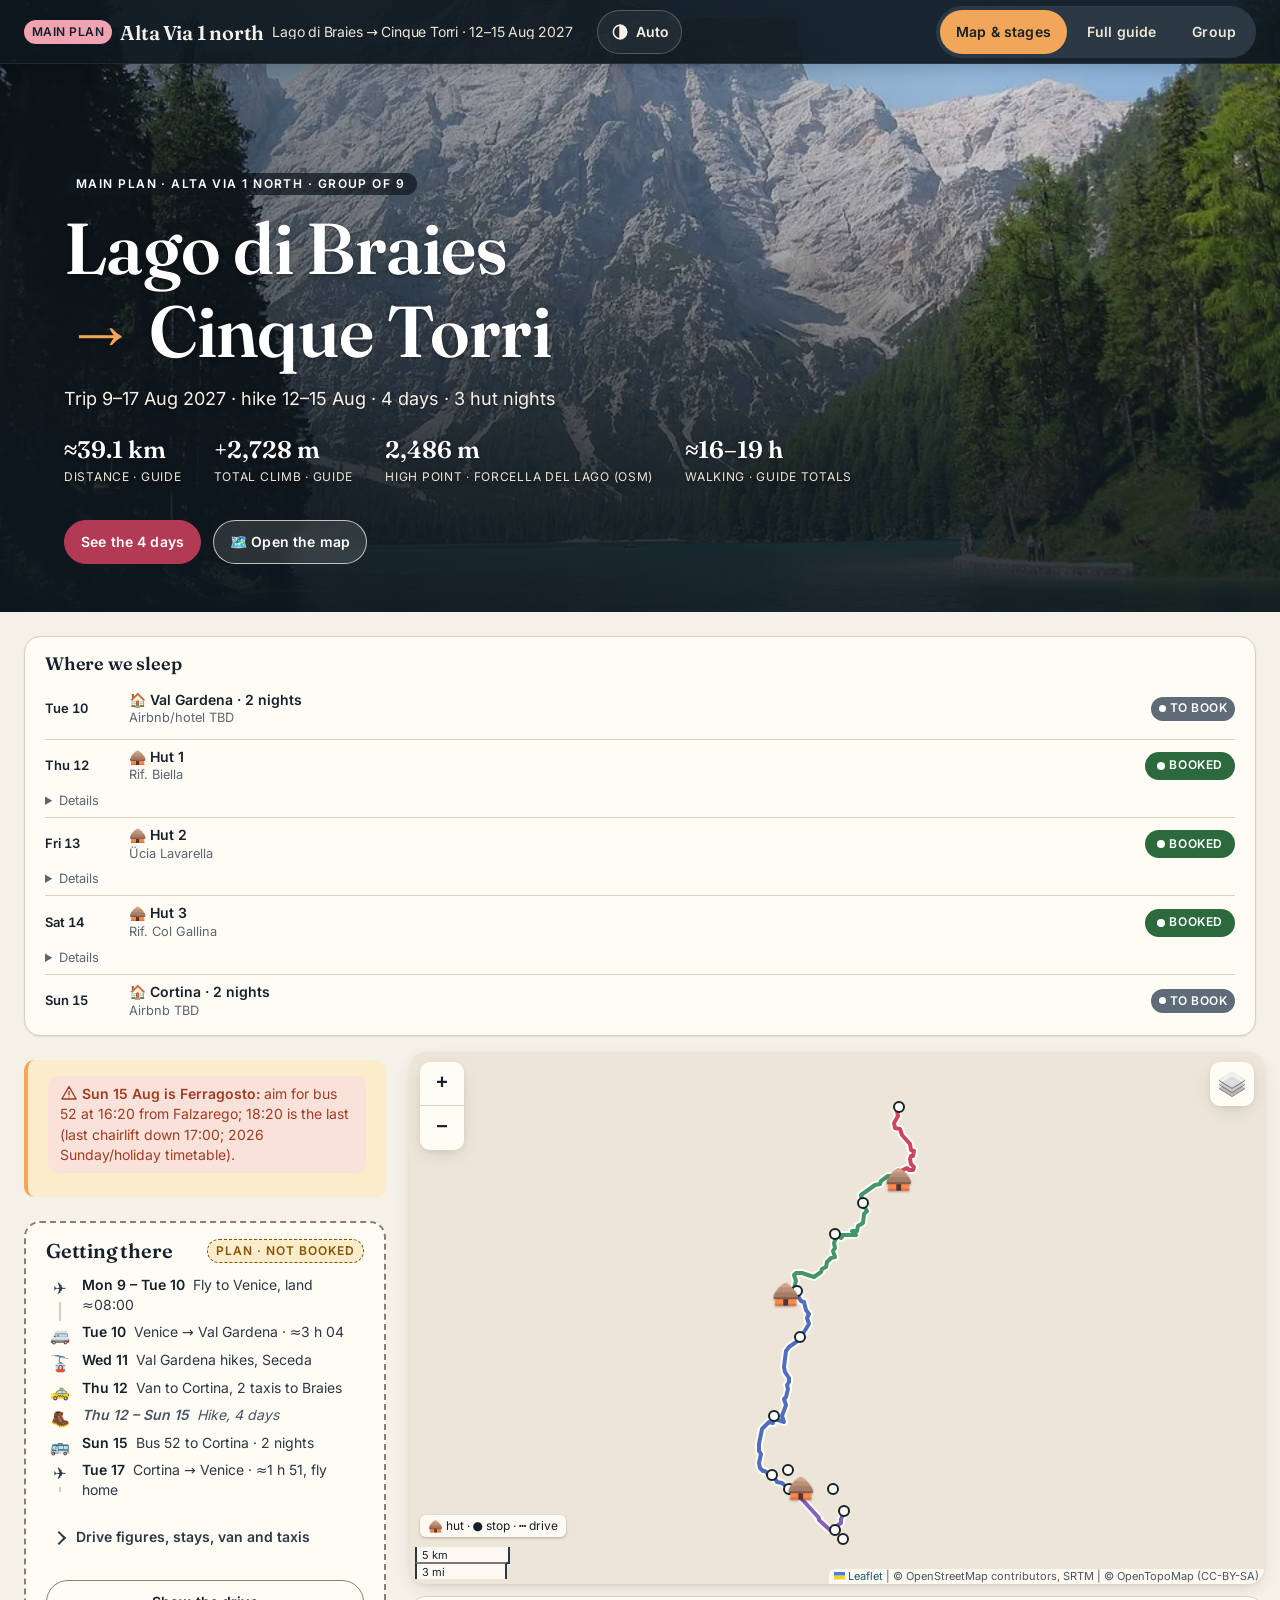
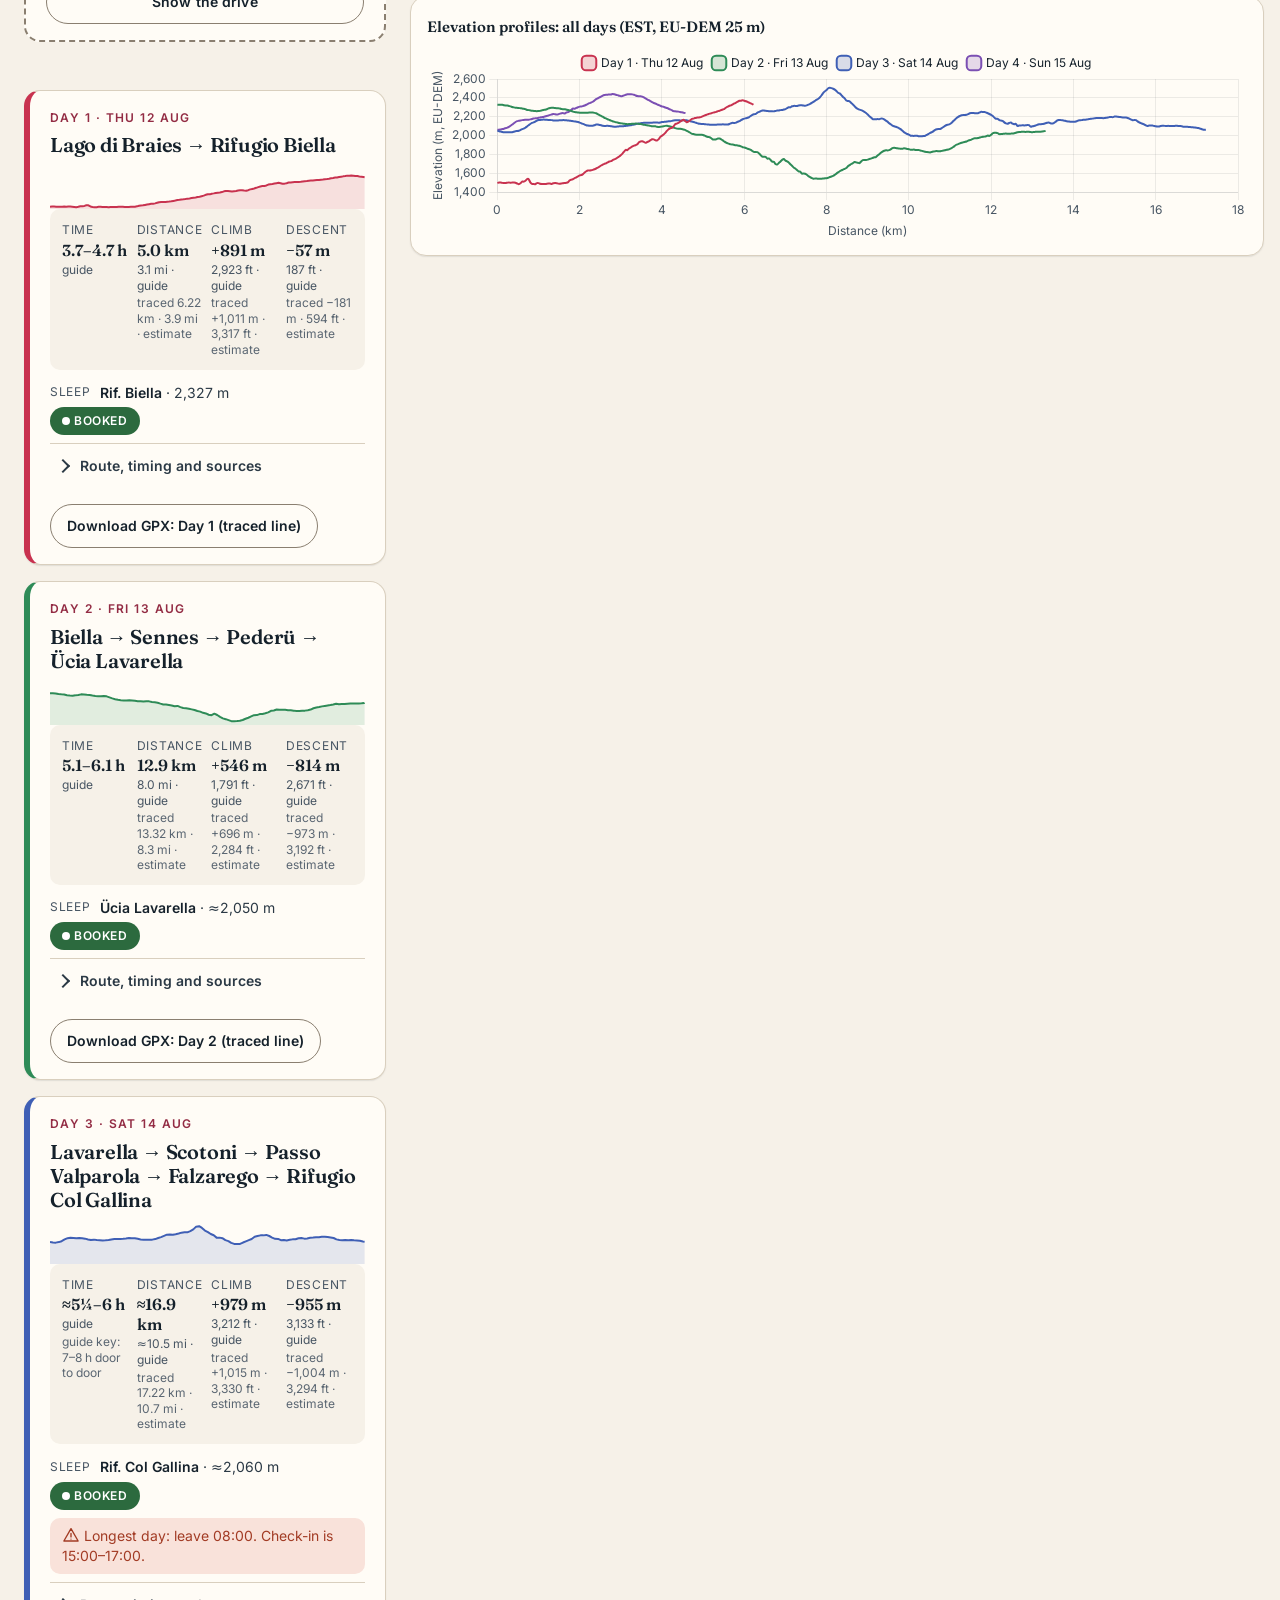
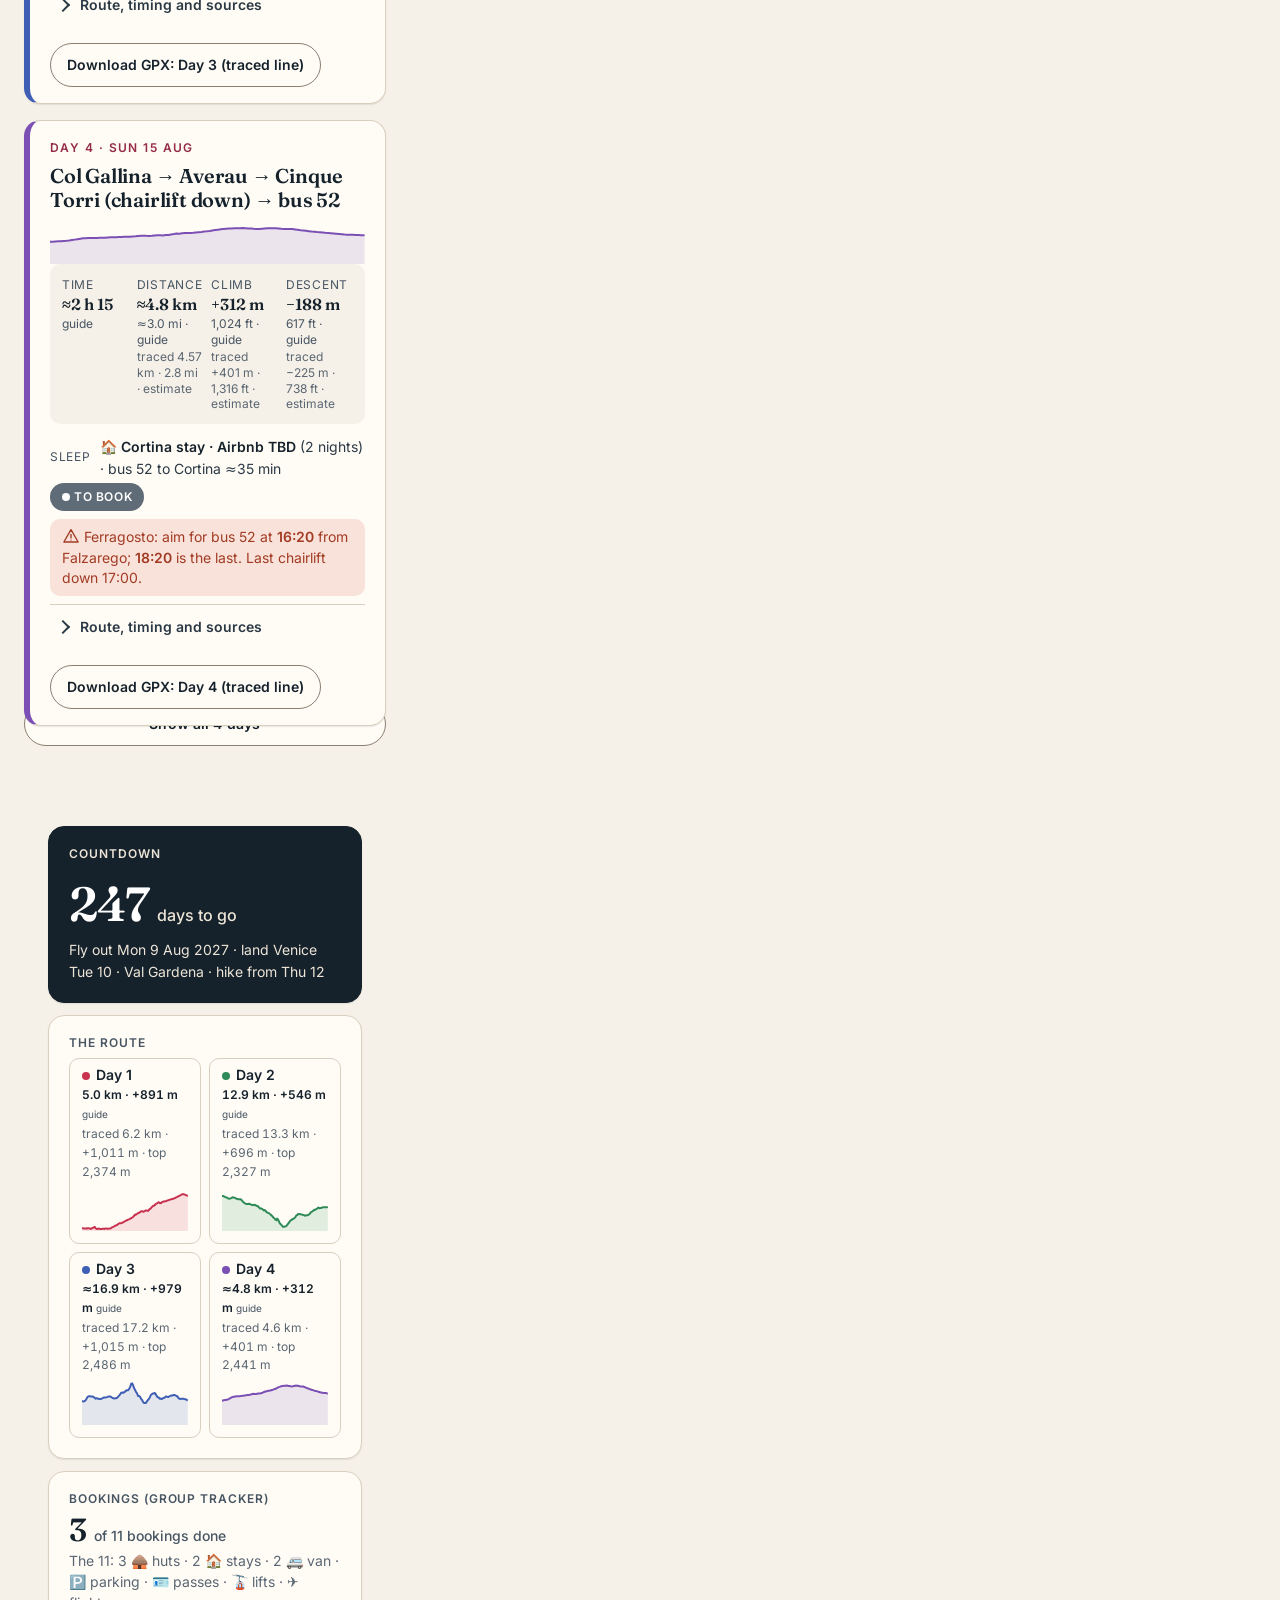
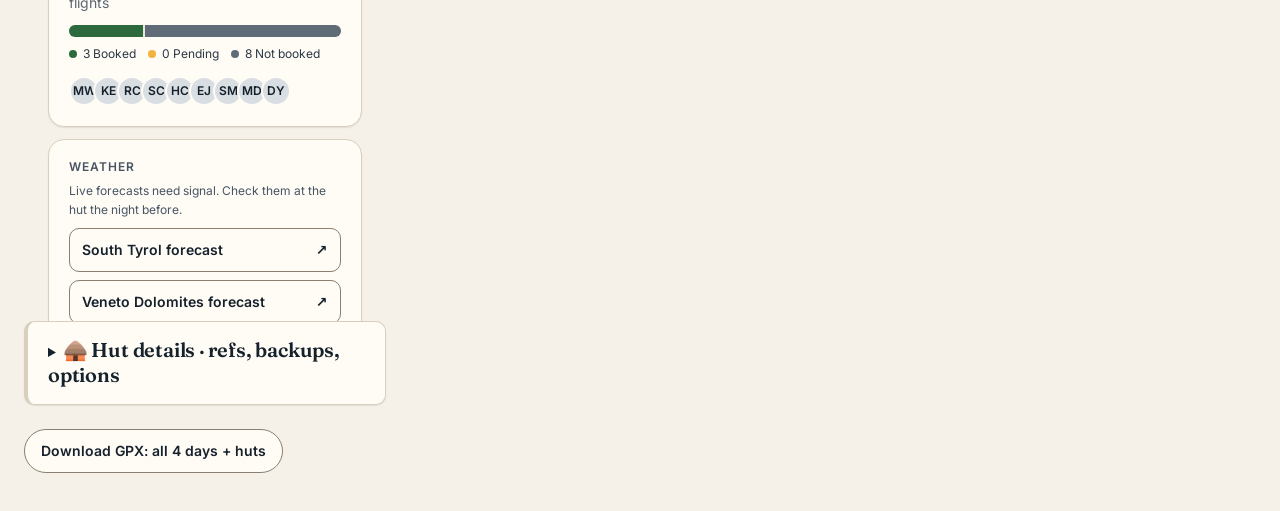
==== commit 5eb74454: "Six audit fixes: map first + legend + clearer day lines, shorter Group with Owed now, guide chips un" ====
--- a/index.html
+++ b/index.html
@@ -10,7 +10,7 @@
 <!-- Leaflet CSS does not block first paint; Leaflet and Chart.js are loaded by app.js when the map / chart near the viewport (audit fix 8) -->
 <link rel="stylesheet" href="vendor/leaflet/leaflet.css" media="print" onload="this.media='all'"><noscript><link rel="stylesheet" href="vendor/leaflet/leaflet.css"></noscript>
 <link rel="preload" as="image" href="img/pragser_wildsee_seekofel_von_bucht-480.webp" imagesrcset="img/pragser_wildsee_seekofel_von_bucht-480.webp 480w, img/pragser_wildsee_seekofel_von_bucht-960.webp 960w" imagesizes="100vw" type="image/webp" fetchpriority="high">
-<script defer src="app.js?v=63ba434b99"></script>
+<script defer src="app.js?v=6a97b3ff06"></script>
 <link rel="preload" href="fonts/inter-latin-var.woff2" as="font" type="font/woff2" crossorigin>
 <link rel="preload" href="fonts/fraunces-600-latin.woff2" as="font" type="font/woff2" crossorigin>
 <style id="redesign-css">
@@ -47,9 +47,9 @@
   --todo-fg:#a23b24; --todo-bg:#f9e2da;  /* not booked */
   --off-fg:#475563;  --off-bg:#e6e9ec;   /* cancelled / neutral */
   /* colour: booking pills (solid, high contrast; text label always present) */
-  --booked:#2c6a3e; --pending:#f2b33d; --notbooked:#b23a54; --cancelled:#475563;
+  --booked:#2c6a3e; --pending:#f2b33d; --notbooked:#5f6b76; --cancelled:#475563;
   /* colour: stages (map lines, card stripes, chart lines) */
-  --stage-1:#c8324f; --stage-2:#2e8b57; --stage-3:#3f5fb5; --stage-4:#d9731a;
+  --stage-1:#c8324f; --stage-2:#2e8b57; --stage-3:#3f5fb5; --stage-4:#7b4fb3;
   /* type */
   --font-display:"Fraunces",ui-serif,Georgia,"Times New Roman",serif;
   --font-body:"Inter",system-ui,-apple-system,"Segoe UI",Roboto,"Helvetica Neue",Arial,sans-serif;
@@ -224,7 +224,7 @@
 .hb-unk{background:var(--off-bg);border-color:transparent;color:var(--off-fg)}
 .day .hut-avail{display:flex;flex-wrap:wrap;align-items:center;gap:var(--s-1)}
 .day .hut-avail .hb{margin-left:0}
-#hutStatus{background:var(--surface);border:1px solid var(--line);border-left:4px solid var(--notbooked);box-shadow:var(--shadow-1)}
+#hutStatus{background:var(--surface);border:1px solid var(--line);border-left:4px solid var(--line);box-shadow:var(--shadow-1)}
 #hutStatus h2{margin:0 0 var(--s-1);font-size:var(--fs-20)}
 .hs-legend{display:flex;flex-wrap:wrap;gap:var(--s-2);margin:var(--s-2) 0 0;padding:0;list-style:none;font-size:var(--fs-12);color:var(--ink-700)}
 .hs-legend li{display:flex;align-items:center;gap:var(--s-1)}
@@ -393,17 +393,26 @@
 <li><b>2,486 m</b><span>high point · <span class="hero-long">Forcella del Lago (OSM)</span><span class="hero-short">OSM</span></span></li>
 <li><b>≈16–19 h</b><span>walking · guide totals</span></li>
 </ul>
-<div class="hero-cta"><a class="btn btn--primary" href="#days">See the 4 days</a><a class="btn btn--ghost" href="#hutStatus">Hut booking status</a></div>
+<div class="hero-cta"><a class="btn btn--primary" href="#days">See the 4 days</a><a class="btn btn--ghost" href="#map">🗺️ Open the map</a></div>
 </div>
 </section>
-<section class="glance" aria-labelledby="glH"><h2 id="glH">Where we sleep</h2>
+<section class="glance" id="glance" aria-labelledby="glH"><h2 id="glH">Where we sleep</h2>
 <ol>
-<li><span class="when"><b>Tue 10</b><i>2 nights</i></span><span class="nm"><span aria-hidden="true">🏠 </span>Val Gardena stay · Airbnb/hotel TBD</span><span class="badge badge--pending" data-status="pending">Not booked yet</span></li>
-<li><span class="when"><b>Thu 12</b><i>N1</i></span><span class="nm">Rif. Biella · <span class="nw">2,327 m</span></span><span class="badge" data-hut-badge="Rif. Biella" data-hut-id="biella"></span></li>
-<li><span class="when"><b>Fri 13</b><i>N2</i></span><span class="nm">Ücia Lavarella</span><span class="badge" data-hut-badge="Ücia Lavarella" data-hut-id="lavarella"></span></li>
-<li><span class="when"><b>Sat 14</b><i>N3</i></span><span class="nm">Rif. Col Gallina · <span class="nw">≈2,060 m</span></span><span class="badge" data-hut-badge="Rif. Col Gallina" data-hut-id="colgallina"></span></li>
-<li><span class="when"><b>Sun 15</b><i>→ Stay</i></span><span class="nm"><span aria-hidden="true">🏠 </span>Cortina stay · Airbnb TBD (2 nights)</span><span class="badge badge--pending" data-status="pending">Not booked yet</span></li>
+<li><span class="when"><b>Tue 10</b></span><span class="nm"><b>🏠 Val Gardena · 2 nights</b><small>Airbnb/hotel TBD</small></span><span class="badge badge--not-booked" data-status="not-booked">To book</span></li>
+<li data-ws="biella"><span class="when"><b>Thu 12</b></span><span class="nm"><b>🛖 Hut 1</b><small>Rif. Biella</small></span><span class="badge" data-hut-badge="Rif. Biella" data-hut-id="biella"></span></li>
+<li data-ws="lavarella"><span class="when"><b>Fri 13</b></span><span class="nm"><b>🛖 Hut 2</b><small>Ücia Lavarella</small></span><span class="badge" data-hut-badge="Ücia Lavarella" data-hut-id="lavarella"></span></li>
+<li data-ws="colgallina"><span class="when"><b>Sat 14</b></span><span class="nm"><b>🛖 Hut 3</b><small>Rif. Col Gallina</small></span><span class="badge" data-hut-badge="Rif. Col Gallina" data-hut-id="colgallina"></span></li>
+<li><span class="when"><b>Sun 15</b></span><span class="nm"><b>🏠 Cortina · 2 nights</b><small>Airbnb TBD</small></span><span class="badge badge--not-booked" data-status="not-booked">To book</span></li>
 </ol></section>
+
+<div id="app" role="tabpanel" aria-labelledby="bMap"><div id="side">
+<div class="print-only print-head"><b>Alta Via 1 north · day sheets</b><span>12–15 Aug 2027<span data-print-date></span></span></div>
+<div class="banner bn-v2" id="banner"><p class="day-flag day-flag--warn"><svg class="flag-ico" viewBox="0 0 24 24" width="18" height="18" fill="none" stroke="currentColor" stroke-width="1.8" stroke-linecap="round" stroke-linejoin="round" aria-hidden="true" focusable="false"><path d="M12 3.5 21.5 20h-19ZM12 10v4.5M12 17.4h.01"/></svg><b>Sun 15 Aug is Ferragosto:</b> aim for bus 52 at 16:20 from Falzarego; 18:20 is the last (last chairlift down 17:00; 2026 Sunday/holiday timetable).</p></div>
+<section id="arrival" class="arrival" aria-labelledby="arrTitle"></section>
+<nav class="daychips" aria-label="Jump to a day"><a href="#d0" data-day="0"><i style="--c:var(--stage-1)"></i>Day 1</a><a href="#d1" data-day="1"><i style="--c:var(--stage-2)"></i>Day 2</a><a href="#d2" data-day="2"><i style="--c:var(--stage-3)"></i>Day 3</a><a href="#d3" data-day="3"><i style="--c:var(--stage-4)"></i>Day 4</a></nav>
+<div id="days"></div>
+<p class="print-only print-foot"><b>Emergency: 112</b> (EU emergency number, works without a SIM). Carry the GPX on your phone too. Check the online page for changes before you go.</p>
+<button id="all">Show all 4 days</button>
 <section id="bento" aria-label="Trip at a glance"><div class="bento">
 <section class="tile" data-bento="countdown" aria-labelledby="bxCount"><h2 id="bxCount">Countdown</h2>
 <p class="big"><span data-bento-countdown>9 Aug</span> <small data-bento-countdown-label>2027</small></p>
@@ -413,35 +422,32 @@
 <p class="tile-empty" data-bento-empty>Each day's distance and climb profile is on the <a href="#days">day cards</a>.</p></section>
 <section class="tile" data-bento="bookings" aria-labelledby="bxBook"><h2 id="bxBook">Bookings (group tracker)</h2>
 <p class="num" data-bento-progress hidden><b data-bento-count="done"></b> <small>of <span data-bento-count="total"></span> bookings done</small></p>
+<p class="small bento-cap" data-bento-cap></p>
 <div class="seg" data-bento-seg hidden></div>
 <ul class="keylist" data-bento-key hidden><li style="--c:var(--booked)"><span data-bento-count="booked"></span> Booked</li><li style="--c:var(--pending)"><span data-bento-count="pending"></span> Pending</li><li style="--c:var(--notbooked)"><span data-bento-count="not-booked"></span> Not booked</li></ul>
 <div class="avatars" data-bento-avatars hidden></div>
-<p class="tile-empty" data-bento-empty>Booking progress comes from the Group tab's booking tracker. See the <a href="#hutStatus">hut booking status</a>.</p></section>
-<section class="tile" data-bento="huts" aria-labelledby="bxHuts"><h2 id="bxHuts">Hut nights</h2>
-<ol class="hut-nights" data-bento-huts hidden></ol>
-<p class="tile-empty" data-bento-empty>Each night's hut and booking pill: see <a href="#hutStatus">hut booking status</a>.</p></section>
+<p class="tile-empty" data-bento-empty>Booking progress comes from the Group tab's booking tracker.</p></section>
+
 <section class="tile" data-bento="weather" aria-labelledby="bxWx"><h2 id="bxWx">Weather</h2>
 <p>Live forecasts need signal. Check them at the hut the night before.</p>
 <a href="https://meteo.provincia.bz.it/" target="_blank" rel="noopener">South Tyrol forecast <span aria-hidden="true">↗</span></a>
 <a href="https://meteo.arpa.veneto.it/?page=DM" target="_blank" rel="noopener">Veneto Dolomites forecast <span aria-hidden="true">↗</span></a></section>
 </div></section>
-<div id="app" role="tabpanel" aria-labelledby="bMap"><div id="side">
-<div class="print-only print-head"><b>Alta Via 1 north · day sheets</b><span>12–15 Aug 2027<span data-print-date></span></span></div>
-<div class="banner bn-v2" id="banner"><p class="bn-line"><b>Huts:</b> all three booked · <a href="#hutStatus">next steps</a></p><p class="day-flag day-flag--warn"><svg class="flag-ico" viewBox="0 0 24 24" width="18" height="18" fill="none" stroke="currentColor" stroke-width="1.8" stroke-linecap="round" stroke-linejoin="round" aria-hidden="true" focusable="false"><path d="M12 3.5 21.5 20h-19ZM12 10v4.5M12 17.4h.01"/></svg><b>Sun 15 Aug is Ferragosto:</b> aim for bus 52 at 16:20 from Falzarego; 18:20 is the last (last chairlift down 17:00; 2026 Sunday/holiday timetable).</p><details class="g-more"><summary>Plan summary</summary><div>Biella Thu 12 · Lavarella Fri 13 · Col Gallina Sat 14: all booked<br>Val Gardena and Cortina stays: Airbnb/hotel TBD, not booked<br>Thu 12: van to Cortina, 2 taxis to Braies before 09:00<br><a href="#booking">Booking refs, deposits and deadlines</a></div></details></div>
-<section id="arrival" class="arrival" aria-labelledby="arrTitle"></section>
-<nav class="daychips" aria-label="Jump to a day"><a href="#d0" data-day="0"><i style="--c:var(--stage-1)"></i>Day 1</a><a href="#d1" data-day="1"><i style="--c:var(--stage-2)"></i>Day 2</a><a href="#d2" data-day="2"><i style="--c:var(--stage-3)"></i>Day 3</a><a href="#d3" data-day="3"><i style="--c:var(--stage-4)"></i>Day 4</a></nav>
-<div id="days"></div>
-<p class="print-only print-foot"><b>Emergency: 112</b> (EU emergency number, works without a SIM). Carry the GPX on your phone too. Check the online page for changes before you go.</p>
-<button id="all">Show all 4 days</button>
-<section class="banner hs-v2" id="hutStatus" aria-labelledby="hsTitle"><h2 id="hsTitle">Hut nights: booked yet?</h2><span class="small">(checked Tue 3 Nov 2026, 18:53–18:58 ET; read-only)</span>
+<section class="banner hs-v2" id="hutStatus" aria-labelledby="hsTitle"><details class="hs-fold"><summary><h2 id="hsTitle">🛖 Hut details · refs, backups, options</h2></summary><span class="small">(checked Tue 3 Nov 2026, 18:53–18:58 ET; read-only)</span>
 <details class="g-more hs-key"><summary>What the tags mean</summary><ul class="hs-legend" aria-label="Badge key"><li><span class="badge" data-status="booked">Booked</span></li><li><span class="badge" data-status="pending">Pending</span></li><li><span class="badge" data-status="not-booked">Not booked</span></li><li>= our booking (Group → Booking tracker). Tinted tags = what the hut's site shows.</li></ul></details>
 <div id="hsBody"></div>
-<details class="hs-toggle"><summary><span class="when-closed">Show all huts (backups and options)</span><span class="when-open">Show only our hut nights</span></summary></details></section>
+<details class="hs-toggle"><summary><span class="when-closed">Show all huts (backups and options)</span><span class="when-open">Show only our hut nights</span></summary></details></details></section>
 <p class="gpx-all"><a class="btn-gpx" href="gpx/av1_all_days.gpx" download type="application/gpx+xml">Download GPX: all 4 days + huts</a></p>
 </div><div id="main"><div id="map"></div><div id="prof"><canvas id="chart"></canvas></div></div></div>
 <div id="guide" role="tabpanel" aria-labelledby="bGuide" hidden><div class="inner" id="guideInner"><p class="eyebrow gv-eyebrow">Main plan · Full guide</p>
     <h1 class="gv-h1">Alta Via 1 north: Lago di Braies → Cinque Torri</h1>
+    <nav class="gv-toc" aria-label="Guide sections"><ul><li><a href="#timeline">Dates</a></li><li><a href="#hike-days">Days</a></li><li><a href="#getting-there">Getting there</a></li><li><a href="#van">Van</a></li><li><a href="#booking">Booking</a></li><li><a href="#cost">Cost</a></li><li><a href="#group-manager">Group</a></li><li><a href="#backup">Backup</a></li><li><a href="#questions">Questions</a></li><li><a href="#sources">Sources</a></li></ul></nav>
     <section class="gv-glance" aria-label="Trip at a glance">
+    <p class="gv-oneline"><b>4 days</b> · <b>39.1 km</b> · <b>3 huts booked ✅</b> · <b>2 stays to book 🟡</b></p>
+    <div class="gv-warn" role="note"><svg class="gv-ico" viewBox="0 0 24 24" fill="none" stroke="currentColor" stroke-width="1.8" stroke-linecap="round" stroke-linejoin="round" aria-hidden="true" focusable="false"><path d="M12 3.5 21.5 20h-19ZM12 10v4.5M12 17.4h.01"/></svg><div>
+<p><strong>Ferragosto, Sun 15 Aug:</strong> bus 52 leaves Passo Falzarego for Cortina at <strong>14:20, 16:20 and 18:20</strong> (last) on the 2026 Sunday/holiday timetable [S78][S121]; the Cinque Torri stop is EST +5–10 min. <strong>Aim for the 16:20</strong>; the 18:20 is the hard last option. The last chairlift down is 17:00.</p>
+</div></div>
+    <details class="g-more gv-glance-more"><summary>Trip at a glance: dates, days and where we sleep</summary>
     <ul class="gv-when">
      <li><svg class="gv-ico" viewBox="0 0 24 24" fill="none" stroke="currentColor" stroke-width="1.8" stroke-linecap="round" stroke-linejoin="round" aria-hidden="true" focusable="false"><path d="M4 5.5h16a1 1 0 0 1 1 1V20a1 1 0 0 1-1 1H4a1 1 0 0 1-1-1V6.5a1 1 0 0 1 1-1ZM3 10h18M8 3v4M16 3v4"/></svg><span><span class="gv-lbl">Trip</span> <b>Mon 9 – Tue 17 Aug 2027</b></span></li>
      <li><svg class="gv-ico" viewBox="0 0 24 24" fill="none" stroke="currentColor" stroke-width="1.8" stroke-linecap="round" stroke-linejoin="round" aria-hidden="true" focusable="false"><path d="M2.5 19.5 9 8.5l4 6 2.5-3.5 6 8.5Z"/></svg><span><span class="gv-lbl">Hike</span> <b>Thu 12 – Sun 15 Aug 2027</b> · 4 days hut to hut · 3 hut nights</span></li>
@@ -453,15 +459,13 @@
     <ul class="gv-dchips" aria-label="The four days"><li><a class="gv-dchip" href="#day-1" style="--day:var(--stage-line-1)"><span class="gv-dchip-k">Day 1 · Thu 12</span><b>Lago di Braies → Biella</b><span class="gv-dchip-s"><span>5.0 km</span> · <span>+891 m</span> · <span>3.7–4.7 h</span></span></a></li><li><a class="gv-dchip" href="#day-2" style="--day:var(--stage-line-2)"><span class="gv-dchip-k">Day 2 · Fri 13</span><b>Biella → Ücia Lavarella</b><span class="gv-dchip-s"><span>12.9 km</span> · <span>+546 m</span> · <span>5.1–6.1 h</span></span></a></li><li><a class="gv-dchip" href="#day-3" style="--day:var(--stage-line-3)"><span class="gv-dchip-k">Day 3 · Sat 14</span><b>Lavarella → Col Gallina</b><span class="gv-dchip-s"><span>≈16.9 km</span> · <span>+979 m</span> · <span>5¼–6 h</span></span></a></li><li><a class="gv-dchip" href="#day-4" style="--day:var(--stage-line-4)"><span class="gv-dchip-k">Day 4 · Sun 15</span><b>Col Gallina → Cinque Torri</b><span class="gv-dchip-s"><span>≈4.8 km</span> · <span>+312 m</span> · <span>≈2 h 15</span></span></a></li></ul>
     <p class="gv-mini">Where we sleep</p>
     <ul class="gv-hchips">
-    <li><a class="gv-hchip" href="#hut-biella"><svg class="gv-ico" viewBox="0 0 24 24" fill="none" stroke="currentColor" stroke-width="1.8" stroke-linecap="round" stroke-linejoin="round" aria-hidden="true" focusable="false"><path d="M3 11.5 12 4l9 7.5M5.5 9.6V20h13V9.6M10 20v-5h4v5"/></svg><span class="gv-hchip-t"><span class="gv-hchip-k">Hut night 1 · Thu 12</span><b>Rif. Biella</b><span class="gv-ref">R20541190 + R20541212</span></span><span class="badge badge--booked">Booked</span></a></li>
-    <li><a class="gv-hchip" href="#hut-lavarella"><svg class="gv-ico" viewBox="0 0 24 24" fill="none" stroke="currentColor" stroke-width="1.8" stroke-linecap="round" stroke-linejoin="round" aria-hidden="true" focusable="false"><path d="M3 11.5 12 4l9 7.5M5.5 9.6V20h13V9.6M10 20v-5h4v5"/></svg><span class="gv-hchip-t"><span class="gv-hchip-k">Hut night 2 · Fri 13</span><b>Ücia Lavarella</b><span class="gv-ref">R3011/2026</span></span><span class="badge badge--booked">Booked</span></a></li>
-    <li><a class="gv-hchip" href="#hut-colgallina"><svg class="gv-ico" viewBox="0 0 24 24" fill="none" stroke="currentColor" stroke-width="1.8" stroke-linecap="round" stroke-linejoin="round" aria-hidden="true" focusable="false"><path d="M3 11.5 12 4l9 7.5M5.5 9.6V20h13V9.6M10 20v-5h4v5"/></svg><span class="gv-hchip-t"><span class="gv-hchip-k">Hut night 3 · Sat 14</span><b>Rif. Col Gallina</b><span class="gv-ref">6AEB870A6CA73</span></span><span class="badge badge--booked">Booked</span></a></li>
-    <li><span class="gv-hchip gv-hchip--todo"><span class="gv-hchip-ico" aria-hidden="true">🏠</span><span class="gv-hchip-t"><span class="gv-hchip-k">Tue 10 + Wed 11</span><b>Val Gardena stay · Airbnb/hotel TBD</b></span><span class="badge badge--pending">Not booked yet</span></span></li>
-    <li><span class="gv-hchip gv-hchip--todo"><span class="gv-hchip-ico" aria-hidden="true">🏠</span><span class="gv-hchip-t"><span class="gv-hchip-k">Sun 15 + Mon 16</span><b>Cortina stay · Airbnb TBD</b></span><span class="badge badge--pending">Not booked yet</span></span></li>
+    <li><span class="gv-hchip gv-hchip--todo"><span class="gv-hchip-ico" aria-hidden="true">🏠</span><span class="gv-hchip-t"><span class="gv-hchip-k">Tue 10 + Wed 11</span><b>Val Gardena stay · Airbnb/hotel TBD</b></span><span class="badge badge--not-booked" data-status="not-booked">To book</span></span></li>
+    <li><a class="gv-hchip" href="#hut-biella"><svg class="gv-ico" viewBox="0 0 24 24" fill="none" stroke="currentColor" stroke-width="1.8" stroke-linecap="round" stroke-linejoin="round" aria-hidden="true" focusable="false"><path d="M3 11.5 12 4l9 7.5M5.5 9.6V20h13V9.6M10 20v-5h4v5"/></svg><span class="gv-hchip-t"><span class="gv-hchip-k">🛖 Hut 1 · Thu 12</span><b>Rif. Biella</b><span class="gv-ref">R20541190 + R20541212</span></span><span class="badge badge--booked">Booked</span></a></li>
+    <li><a class="gv-hchip" href="#hut-lavarella"><svg class="gv-ico" viewBox="0 0 24 24" fill="none" stroke="currentColor" stroke-width="1.8" stroke-linecap="round" stroke-linejoin="round" aria-hidden="true" focusable="false"><path d="M3 11.5 12 4l9 7.5M5.5 9.6V20h13V9.6M10 20v-5h4v5"/></svg><span class="gv-hchip-t"><span class="gv-hchip-k">🛖 Hut 2 · Fri 13</span><b>Ücia Lavarella</b><span class="gv-ref">R3011/2026</span></span><span class="badge badge--booked">Booked</span></a></li>
+    <li><a class="gv-hchip" href="#hut-colgallina"><svg class="gv-ico" viewBox="0 0 24 24" fill="none" stroke="currentColor" stroke-width="1.8" stroke-linecap="round" stroke-linejoin="round" aria-hidden="true" focusable="false"><path d="M3 11.5 12 4l9 7.5M5.5 9.6V20h13V9.6M10 20v-5h4v5"/></svg><span class="gv-hchip-t"><span class="gv-hchip-k">🛖 Hut 3 · Sat 14</span><b>Rif. Col Gallina</b><span class="gv-ref">6AEB870A6CA73</span></span><span class="badge badge--booked">Booked</span></a></li>
+    <li><span class="gv-hchip gv-hchip--todo"><span class="gv-hchip-ico" aria-hidden="true">🏠</span><span class="gv-hchip-t"><span class="gv-hchip-k">Sun 15 + Mon 16</span><b>Cortina stay · Airbnb TBD</b></span><span class="badge badge--not-booked" data-status="not-booked">To book</span></span></li>
     </ul>
-    <div class="gv-warn" role="note"><svg class="gv-ico" viewBox="0 0 24 24" fill="none" stroke="currentColor" stroke-width="1.8" stroke-linecap="round" stroke-linejoin="round" aria-hidden="true" focusable="false"><path d="M12 3.5 21.5 20h-19ZM12 10v4.5M12 17.4h.01"/></svg><div>
-<p><strong>Ferragosto, Sun 15 Aug:</strong> bus 52 leaves Passo Falzarego for Cortina at <strong>14:20, 16:20 and 18:20</strong> (last) on the 2026 Sunday/holiday timetable [S78][S121]; the Cinque Torri stop is EST +5–10 min. <strong>Aim for the 16:20</strong>; the 18:20 is the hard last option. The last chairlift down is 17:00.</p>
-</div></div>
+    </details>
     <details class="g-more"><summary>Booking status in full, plan history and conventions</summary><p><strong>Status (4 Nov 2026):</strong> <strong>Rif. Biella is booked</strong> (Thu 12: Cima Nove ×6 + Croda Rossa ×3, €855; €427.50 deposit paid, €427.50 due at the hut [S111]). <strong>Rif. Col Gallina is booked</strong> (Sat 14: Room 7 ×6 + Room 11 ×3, HB, €1,470; €735 deposit paid, €735 due at check-in; city tax €1.50 pp extra [S112]). <strong>Ücia Lavarella is booked</strong> (Fri 13: R3011/2026, 4‑bed + 5‑bed dorm, HB, €969; €485.00 deposit paid [S114], balance at the hut [S113]). All three huts are booked. Nothing else is booked, held or paid.</p>
 <p><strong>Group of 9, all named (the Group tab lists all 9), beds asked for 9 · Plan prepared 2 Nov 2026; dates and huts changed 3 Nov 2026 and again 4 Nov 2026 (plan for 9 adults: fly Mon 9 Aug, Val Gardena Tue 10–Wed 11 with Seceda on Wed 11, van to Cortina and taxis to Braies Thu 12, hike Thu 12–Sun 15 Aug 2027, night 2 at <strong>Ücia Lavarella</strong> instead of Fanes, Cortina Sun 15–Mon 16, home Tue 17) · All three huts are booked (Biella, Lavarella, Col Gallina); nothing else is booked, held or paid.</strong></p>
 <p><strong>This is the main hike.</strong> Alta Via 1 north, 3 hut nights (Biella, Ücia Lavarella, Col Gallina), finishing at Cinque Torri on Sun 15 Aug (Ferragosto) with no night at Nuvolau, then 2 nights in Cortina and home from Venice on Tue 17 Aug. Before the hike: 2 nights in Val Gardena (Seceda on Wed 11). <strong>Lagazuoi is now optional, with no night</strong>: a Day 3 detour on foot or by cable car (§2.2). The Palaronda is the <strong>backup</strong> only (§8). Days 1–2 use the figures from Matthew's hut planner [S91]; Days 3–4 use hut and trail sources [S52][S55][S61][S101][S102].</p>
@@ -474,7 +478,7 @@
 <p><strong>Plan update (Wed 4 Nov 2026, from Matthew) [S108].</strong> Night 2 is <strong>Ücia Lavarella</strong> (a few minutes from Rif. Fanes), not Fanes: 4‑bed dorm + 5‑bed dorm with shower/WC, half board (price and status: §5). Biella: <strong>booked</strong> 4 Nov, <strong>Cima Nove (6) + Croda Rossa (3)</strong> [S111]. Col Gallina: <strong>booked</strong> 4 Nov, private <strong>Room 7 (6) + Room 11 (3)</strong>, HB, <strong>€1,470</strong> (6AEB870A6CA73 [S112]; city tax €1.50 pp extra). The earlier Room 3 + Room 5 plan (€1,130 [S110]) is replaced.</p>
 </blockquote>
 </details>
-    </section><nav class="gv-toc" aria-label="Guide sections"><ul><li><a href="#timeline">Dates</a></li><li><a href="#hike-days">Days</a></li><li><a href="#getting-there">Getting there</a></li><li><a href="#van">Van</a></li><li><a href="#booking">Booking</a></li><li><a href="#cost">Cost</a></li><li><a href="#group-manager">Group</a></li><li><a href="#backup">Backup</a></li><li><a href="#questions">Questions</a></li><li><a href="#sources">Sources</a></li></ul></nav><h2 id="timeline">1. Trip at a glance</h2>
+    </section><h2 id="timeline">1. Trip at a glance</h2>
     <ol class="gv-timeline" aria-label="Day by day, Mon 9 to Tue 17 Aug 2027"><li class="gv-tl"><span class="gv-tl-date"><span>Mon</span><b>9</b></span><svg class="gv-ico gv-tl-ico" viewBox="0 0 24 24" fill="none" stroke="currentColor" stroke-width="1.8" stroke-linecap="round" stroke-linejoin="round" aria-hidden="true" focusable="false"><path d="M10.2 20.5 12 19.5v-5l8 2.6v-2.2l-8-5V4.6a1.5 1.5 0 0 0-3 0v5.3l-8 5v2.2l8-2.6v5l1.2 1"/></svg><span class="gv-tl-body"><b>Fly out overnight</b><span>e.g. UA321 IAD 17:15 → VCE ≈07:55</span><span class="gv-tl-night"><svg class="gv-ico gv-ico--s" viewBox="0 0 24 24" fill="none" stroke="currentColor" stroke-width="1.8" stroke-linecap="round" stroke-linejoin="round" aria-hidden="true" focusable="false"><path d="M3 19V6M3 14h18v5M21 14a3 3 0 0 0-3-3h-7v3M7.5 12.2a1.6 1.6 0 1 0 0-.01"/></svg><span class="sr-only">Night: </span>Plane</span></span></li><li class="gv-tl"><span class="gv-tl-date"><span>Tue</span><b>10</b></span><svg class="gv-ico gv-tl-ico" viewBox="0 0 24 24" fill="none" stroke="currentColor" stroke-width="1.8" stroke-linecap="round" stroke-linejoin="round" aria-hidden="true" focusable="false"><path d="M2.5 6.5h11l4 4.5h3.5v6h-2M2.5 6.5V17h2.2M8.8 17h6.4M2.5 11h15"/></svg><span class="gv-tl-body"><b>Land VCE ≈08:00, van to Val Gardena</b><span>≈203.8 km, ≈3 h 04 to Ortisei (OSRM)</span><span class="gv-tl-night"><svg class="gv-ico gv-ico--s" viewBox="0 0 24 24" fill="none" stroke="currentColor" stroke-width="1.8" stroke-linecap="round" stroke-linejoin="round" aria-hidden="true" focusable="false"><path d="M3 19V6M3 14h18v5M21 14a3 3 0 0 0-3-3h-7v3M7.5 12.2a1.6 1.6 0 1 0 0-.01"/></svg><span class="sr-only">Night: </span>🏠 Val Gardena stay · Airbnb/hotel TBD, 1 of 2</span></span></li><li class="gv-tl"><span class="gv-tl-date"><span>Wed</span><b>11</b></span><svg class="gv-ico gv-tl-ico" viewBox="0 0 24 24" fill="none" stroke="currentColor" stroke-width="1.8" stroke-linecap="round" stroke-linejoin="round" aria-hidden="true" focusable="false"><path d="M3 4.5 21 8M12 6.3V10M6.5 10h11v8a2 2 0 0 1-2 2h-7a2 2 0 0 1-2-2Zm0 4h11"/></svg><span class="gv-tl-body"><b>Val Gardena hikes · Seceda</b><span>Col Raiser from Santa Cristina, or Ortisei–Furnes–Seceda · price TBD</span><span class="gv-tl-night"><svg class="gv-ico gv-ico--s" viewBox="0 0 24 24" fill="none" stroke="currentColor" stroke-width="1.8" stroke-linecap="round" stroke-linejoin="round" aria-hidden="true" focusable="false"><path d="M3 19V6M3 14h18v5M21 14a3 3 0 0 0-3-3h-7v3M7.5 12.2a1.6 1.6 0 1 0 0-.01"/></svg><span class="sr-only">Night: </span>🏠 Val Gardena stay</span></span></li><li class="gv-tl gv-tl--hike" style="--day:var(--stage-line-1)"><span class="gv-tl-date"><span>Thu</span><b>12</b></span><svg class="gv-ico gv-tl-ico" viewBox="0 0 24 24" fill="none" stroke="currentColor" stroke-width="1.8" stroke-linecap="round" stroke-linejoin="round" aria-hidden="true" focusable="false"><path d="M2.5 19.5 9 8.5l4 6 2.5-3.5 6 8.5Z"/></svg><span class="gv-tl-body"><b>Day 1 · Braies → Biella</b><span>Van to Cortina ≈1 h 17, park; 2 taxis to Braies ≈1 h 15 · 5.0 km · +891 m</span><span class="gv-tl-night"><svg class="gv-ico gv-ico--s" viewBox="0 0 24 24" fill="none" stroke="currentColor" stroke-width="1.8" stroke-linecap="round" stroke-linejoin="round" aria-hidden="true" focusable="false"><path d="M3 19V6M3 14h18v5M21 14a3 3 0 0 0-3-3h-7v3M7.5 12.2a1.6 1.6 0 1 0 0-.01"/></svg><span class="sr-only">Night: </span>Rif. Biella</span></span></li><li class="gv-tl gv-tl--hike" style="--day:var(--stage-line-2)"><span class="gv-tl-date"><span>Fri</span><b>13</b></span><svg class="gv-ico gv-tl-ico" viewBox="0 0 24 24" fill="none" stroke="currentColor" stroke-width="1.8" stroke-linecap="round" stroke-linejoin="round" aria-hidden="true" focusable="false"><path d="M2.5 19.5 9 8.5l4 6 2.5-3.5 6 8.5Z"/></svg><span class="gv-tl-body"><b>Day 2 · Biella → Lavarella</b><span>12.9 km · +546 m</span><span class="gv-tl-night"><svg class="gv-ico gv-ico--s" viewBox="0 0 24 24" fill="none" stroke="currentColor" stroke-width="1.8" stroke-linecap="round" stroke-linejoin="round" aria-hidden="true" focusable="false"><path d="M3 19V6M3 14h18v5M21 14a3 3 0 0 0-3-3h-7v3M7.5 12.2a1.6 1.6 0 1 0 0-.01"/></svg><span class="sr-only">Night: </span>Ücia Lavarella</span></span></li><li class="gv-tl gv-tl--hike" style="--day:var(--stage-line-3)"><span class="gv-tl-date"><span>Sat</span><b>14</b></span><svg class="gv-ico gv-tl-ico" viewBox="0 0 24 24" fill="none" stroke="currentColor" stroke-width="1.8" stroke-linecap="round" stroke-linejoin="round" aria-hidden="true" focusable="false"><path d="M2.5 19.5 9 8.5l4 6 2.5-3.5 6 8.5Z"/></svg><span class="gv-tl-body"><b>Day 3 · Lavarella → Col Gallina</b><span>≈16.9 km · +979 m · longest</span><span class="gv-tl-night"><svg class="gv-ico gv-ico--s" viewBox="0 0 24 24" fill="none" stroke="currentColor" stroke-width="1.8" stroke-linecap="round" stroke-linejoin="round" aria-hidden="true" focusable="false"><path d="M3 19V6M3 14h18v5M21 14a3 3 0 0 0-3-3h-7v3M7.5 12.2a1.6 1.6 0 1 0 0-.01"/></svg><span class="sr-only">Night: </span>Rif. Col Gallina</span></span></li><li class="gv-tl gv-tl--hike" style="--day:var(--stage-line-4)"><span class="gv-tl-date"><span>Sun</span><b>15</b></span><svg class="gv-ico gv-tl-ico" viewBox="0 0 24 24" fill="none" stroke="currentColor" stroke-width="1.8" stroke-linecap="round" stroke-linejoin="round" aria-hidden="true" focusable="false"><path d="M2.5 19.5 9 8.5l4 6 2.5-3.5 6 8.5Z"/></svg><span class="gv-tl-body"><b>Day 4 · Col Gallina → Cinque Torri</b><span>Ferragosto · chair + bus 52 to Cortina (aim 16:20, last 18:20)</span><span class="gv-tl-night"><svg class="gv-ico gv-ico--s" viewBox="0 0 24 24" fill="none" stroke="currentColor" stroke-width="1.8" stroke-linecap="round" stroke-linejoin="round" aria-hidden="true" focusable="false"><path d="M3 19V6M3 14h18v5M21 14a3 3 0 0 0-3-3h-7v3M7.5 12.2a1.6 1.6 0 1 0 0-.01"/></svg><span class="sr-only">Night: </span>🏠 Cortina stay · Airbnb TBD</span></span></li><li class="gv-tl"><span class="gv-tl-date"><span>Mon</span><b>16</b></span><svg class="gv-ico gv-tl-ico" viewBox="0 0 24 24" fill="none" stroke="currentColor" stroke-width="1.8" stroke-linecap="round" stroke-linejoin="round" aria-hidden="true" focusable="false"><path d="M3 19V6M3 14h18v5M21 14a3 3 0 0 0-3-3h-7v3M7.5 12.2a1.6 1.6 0 1 0 0-.01"/></svg><span class="gv-tl-body"><b>Free day in Cortina</b><span>No plan yet</span><span class="gv-tl-night"><svg class="gv-ico gv-ico--s" viewBox="0 0 24 24" fill="none" stroke="currentColor" stroke-width="1.8" stroke-linecap="round" stroke-linejoin="round" aria-hidden="true" focusable="false"><path d="M3 19V6M3 14h18v5M21 14a3 3 0 0 0-3-3h-7v3M7.5 12.2a1.6 1.6 0 1 0 0-.01"/></svg><span class="sr-only">Night: </span>🏠 Cortina stay</span></span></li><li class="gv-tl"><span class="gv-tl-date"><span>Tue</span><b>17</b></span><svg class="gv-ico gv-tl-ico" viewBox="0 0 24 24" fill="none" stroke="currentColor" stroke-width="1.8" stroke-linecap="round" stroke-linejoin="round" aria-hidden="true" focusable="false"><path d="M10.2 20.5 12 19.5v-5l8 2.6v-2.2l-8-5V4.6a1.5 1.5 0 0 0-3 0v5.3l-8 5v2.2l8-2.6v5l1.2 1"/></svg><span class="gv-tl-body"><b>Drive Cortina → VCE, fly home</b><span>≈147.1 km, ≈1 h 51 (OSRM)</span><span class="gv-tl-night"><svg class="gv-ico gv-ico--s" viewBox="0 0 24 24" fill="none" stroke="currentColor" stroke-width="1.8" stroke-linecap="round" stroke-linejoin="round" aria-hidden="true" focusable="false"><path d="M3 19V6M3 14h18v5M21 14a3 3 0 0 0-3-3h-7v3M7.5 12.2a1.6 1.6 0 1 0 0-.01"/></svg><span class="sr-only">Night: </span>—</span></span></li></ol>
     <details class="g-more"><summary>Full table with distances, times and sources</summary><table aria-label="Guide table 1 (scrolls sideways)" tabindex="0">
 <thead>
--- a/upgrades.css
+++ b/upgrades.css
@@ -1010,3 +1010,46 @@
 .wo-payfold>summary{font-size:var(--fs-16)}
 .wo-payfold[open]>summary{margin-bottom:var(--s-2)}
 .wo-spend .wo-legend,.wo-spend .wo-bars{max-width:720px}
+
+/* ===== audit fixes 2026-11-04 ===== */
+:root{--stage-line-4:#7b4fb3}
+html[data-mode="night"]{--stage-4:#b08ae0;--stage-line-4:#b08ae0}
+@media(max-width:800px){#bento{order:4}}
+#bento{margin-top:var(--s-4,16px)}
+#hutStatus{border-left-color:var(--line)}
+.hs-fold>summary{cursor:pointer}
+.hs-fold>summary h2{display:inline;font-size:1rem;margin:0}
+
+/* Where we sleep: two-line rows, never break mid-word */
+.glance .nm{display:flex;flex-direction:column;min-width:0}
+.glance .nm b{font-weight:600}.glance .nm small{font-size:.8rem;color:var(--ink-500,#5f6b76)}
+.glance .nm,.glance .nm *,.badge{overflow-wrap:normal;word-break:normal;hyphens:none}
+.badge{white-space:nowrap}
+.glance .ws-more{grid-column:1/-1;font-size:.8rem}.glance .ws-more summary{cursor:pointer;color:var(--ink-500,#5f6b76)}.glance .ws-more p{margin:.2rem 0 0}
+.bento-cap{margin:.25rem 0 .5rem;color:var(--ink-500,#5f6b76)}
+/* neutral avatars */
+.avatars span,.avatars span:nth-child(3n+2),.avatars span:nth-child(3n){background:var(--stone-200,#d9dee2);color:var(--ink-900,#15212b)}
+html[data-mode="night"] .avatars span{background:#2b3a46;color:#e8edf1}
+/* map */
+.map-legend{background:rgba(255,252,246,.92);color:#15212b;padding:2px 8px;border-radius:6px;font-size:12px;box-shadow:0 1px 3px rgba(0,0,0,.25)}
+.leaflet-popup-content .badge{font-size:11px;padding:1px 6px}
+/* group */
+.grp-fold>summary{cursor:pointer;display:flex;align-items:center;gap:.5rem}
+.grp-fold>summary h2{margin:0;font-size:1.1rem}
+
+.bk-list{list-style:none;margin:.5rem 0 0;padding:0}
+.bk-list>li{padding:.45rem 0;border-top:1px solid var(--line)}
+.bk-line{display:flex;align-items:center;gap:.4rem;flex-wrap:wrap}
+.bk-nm{flex:1 1 9rem;min-width:0}.bk-d{font-size:.8rem;color:var(--ink-500,#5f6b76)}
+.bk-f{display:grid;grid-template-columns:auto 1fr;gap:.1rem .6rem;margin:.3rem 0 0 1.6rem;font-size:.82rem}.bk-f dt{color:var(--ink-500,#5f6b76)}.bk-f dd{margin:0}
+.wo-owed{font-size:1.35rem}
+.wo-onecard{padding:.7rem .9rem;border:1px solid var(--line);border-radius:12px;background:var(--surface)}
+#group .inner.grp{padding-bottom:120px}
+body:has(#group:not([hidden])) .to-top{left:12px;right:auto}
+/* guide one-line intro */
+.gv-oneline{font-size:1rem;margin:.5rem 0}
+#side .bento,#side .bento{grid-template-columns:minmax(0,1fr);grid-template-areas:"count" "route" "book" "wx"}
+@media(max-width:1100px){#side .bento{grid-template-columns:minmax(0,1fr);grid-template-areas:"count" "route" "book" "wx"}}
+@media(max-width:800px){#side .bento{grid-template-columns:repeat(2,minmax(0,1fr));grid-template-areas:"count wx" "route route" "book book"}}
+@media(max-width:420px){#side .bento{grid-template-columns:minmax(0,1fr);grid-template-areas:"count" "route" "book" "wx"}}
+@media(max-width:800px){#bento{flex:1 1 100%;width:100%;grid-column:1/-1;min-width:0;box-sizing:border-box}}
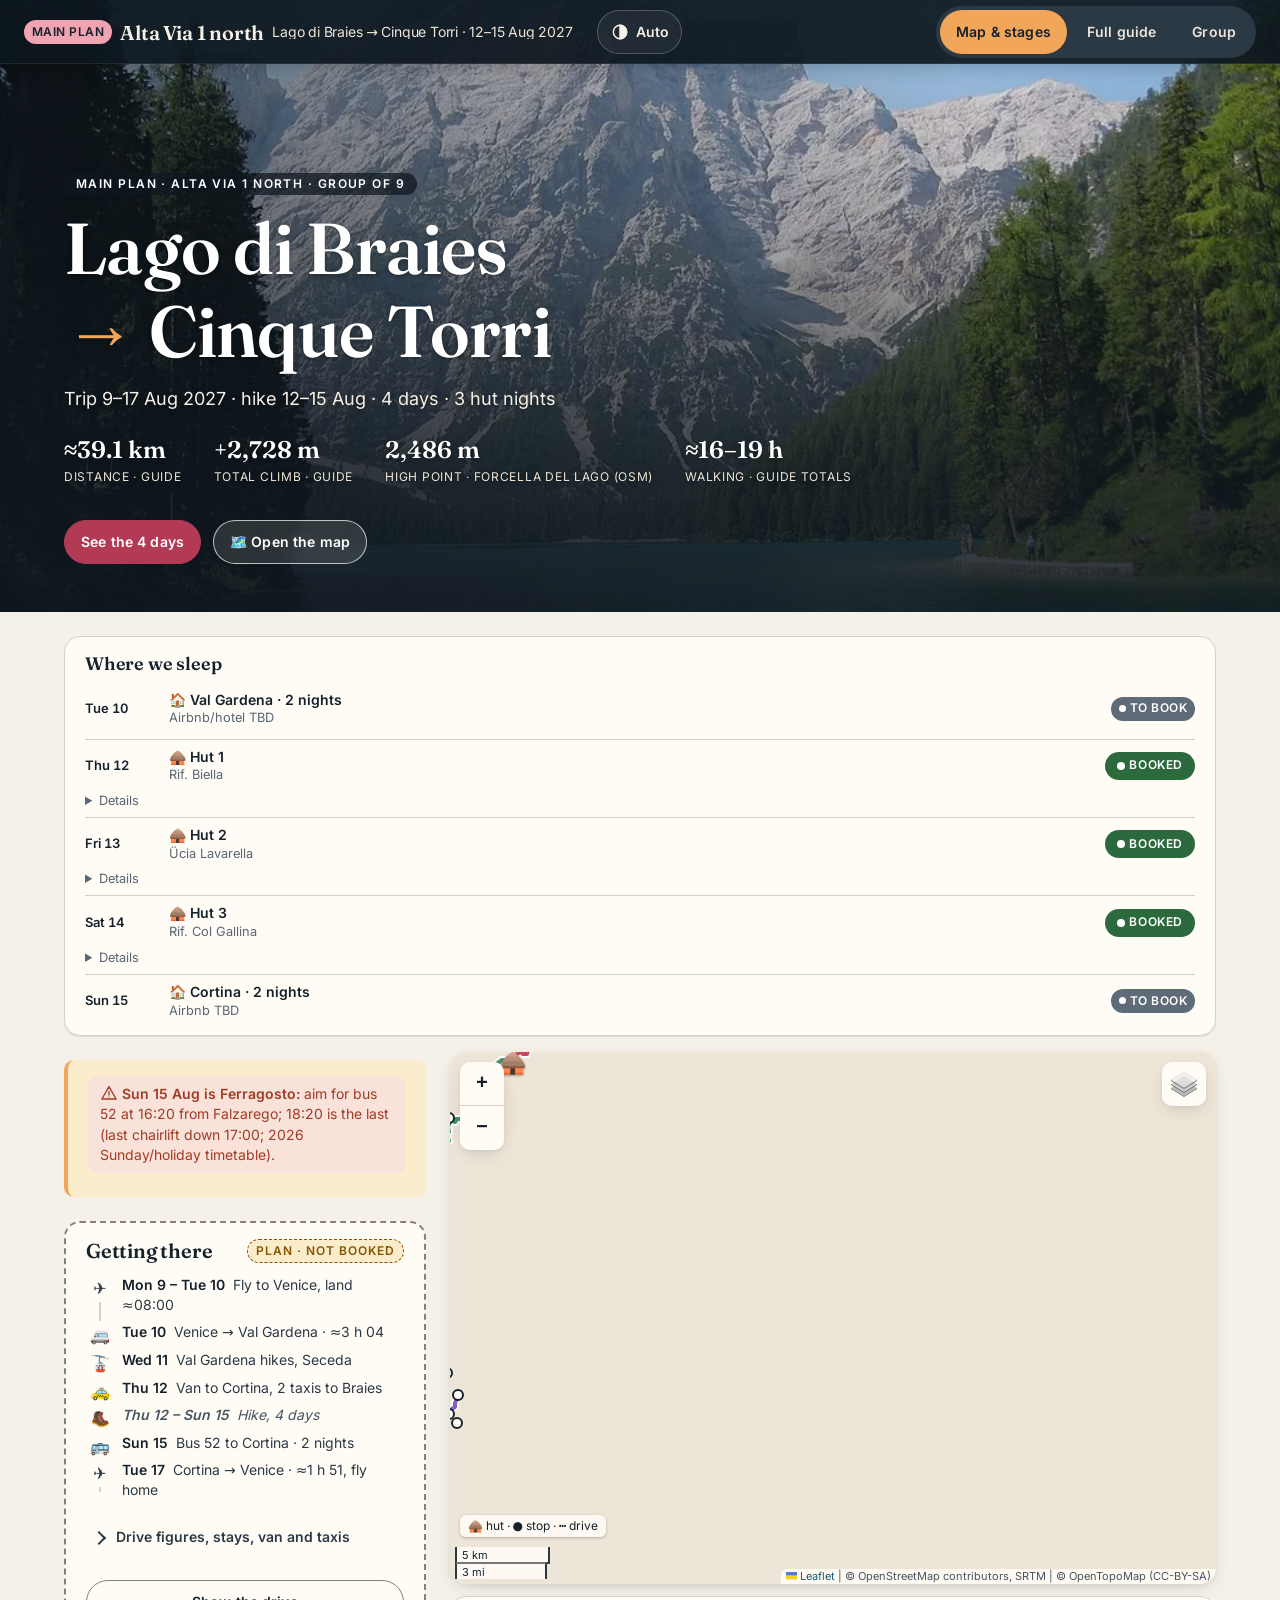
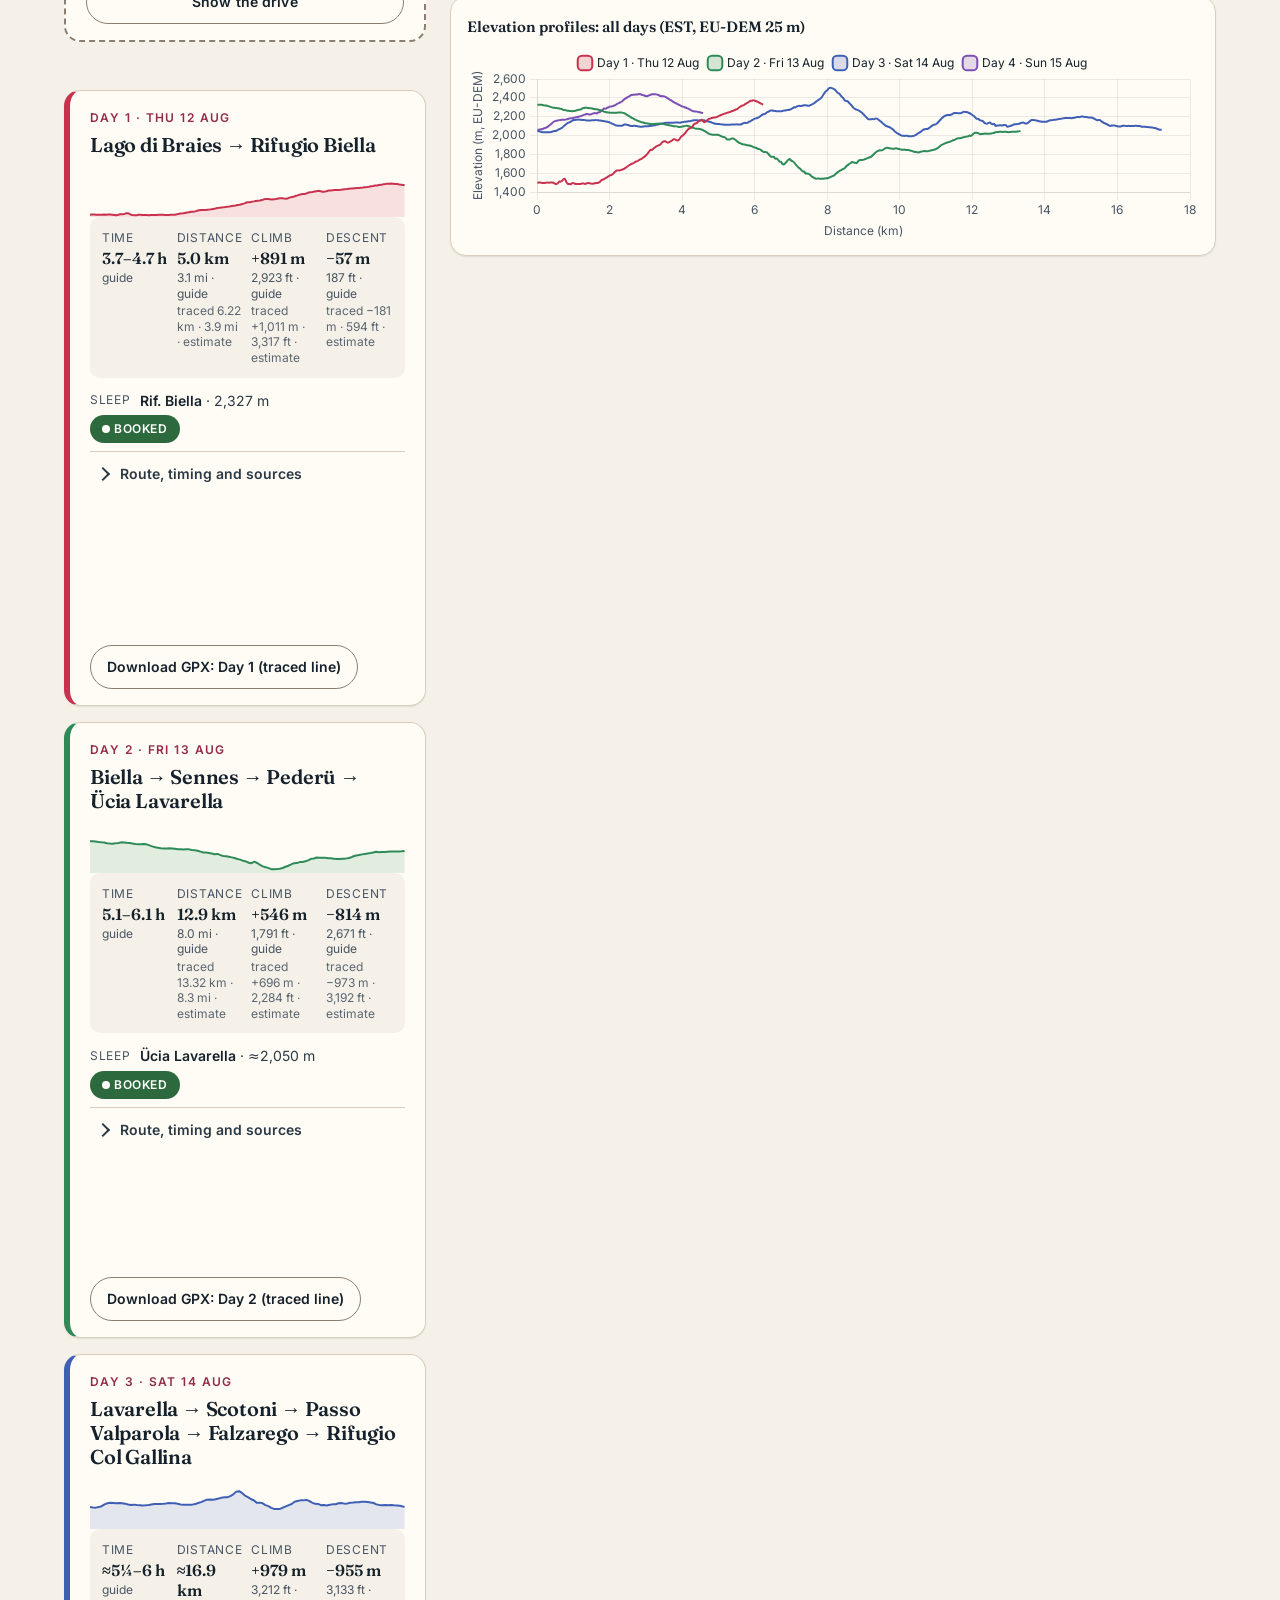
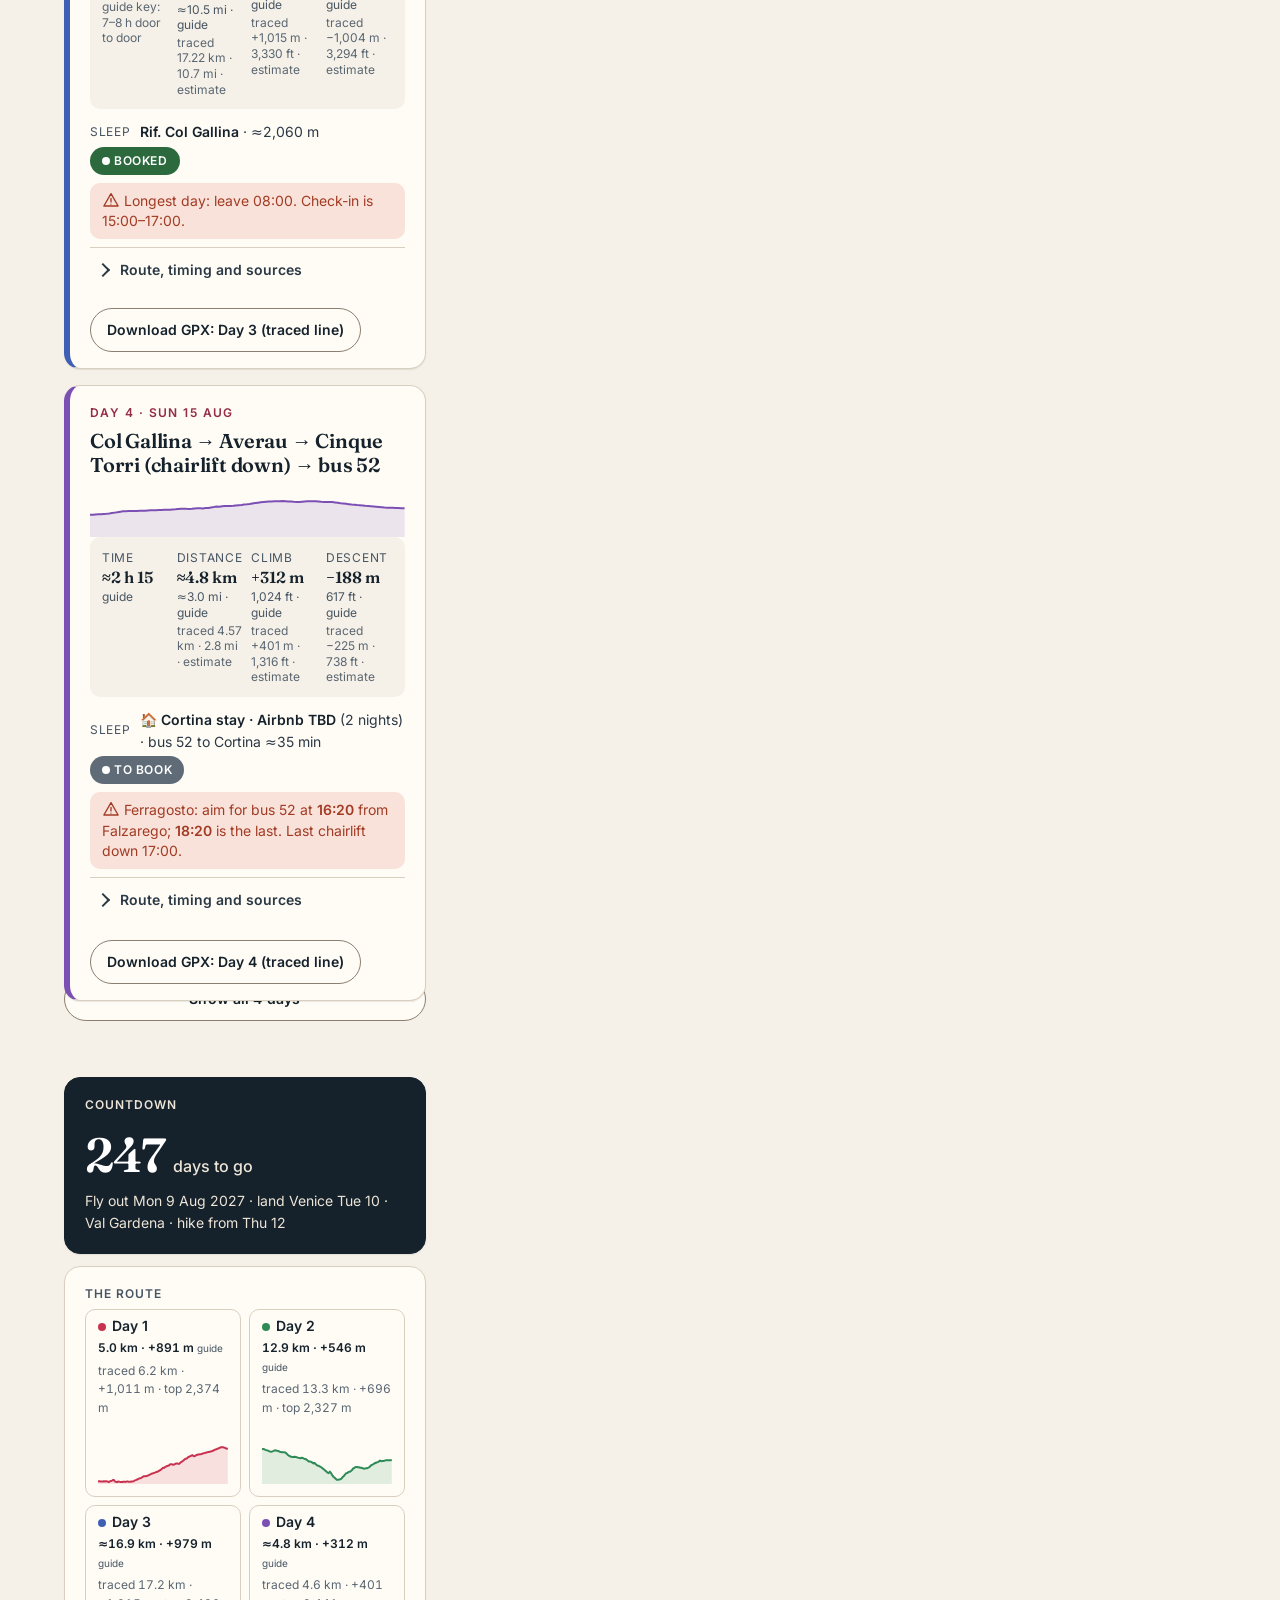
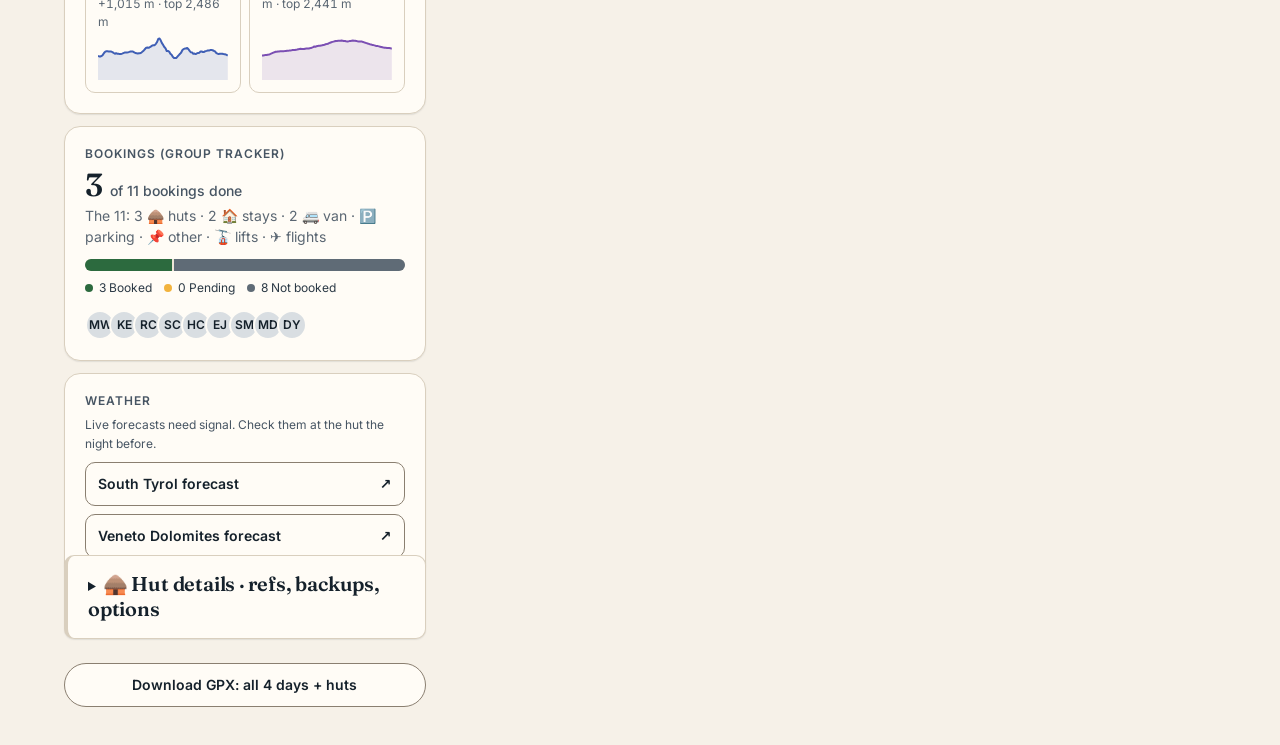
==== commit afc5cdb2: "IDP copy: one IDP max, only for the designated driver and only if the rental requires it (Matthew-ap" ====
--- a/index.html
+++ b/index.html
@@ -10,7 +10,7 @@
 <!-- Leaflet CSS does not block first paint; Leaflet and Chart.js are loaded by app.js when the map / chart near the viewport (audit fix 8) -->
 <link rel="stylesheet" href="vendor/leaflet/leaflet.css" media="print" onload="this.media='all'"><noscript><link rel="stylesheet" href="vendor/leaflet/leaflet.css"></noscript>
 <link rel="preload" as="image" href="img/pragser_wildsee_seekofel_von_bucht-480.webp" imagesrcset="img/pragser_wildsee_seekofel_von_bucht-480.webp 480w, img/pragser_wildsee_seekofel_von_bucht-960.webp 960w" imagesizes="100vw" type="image/webp" fetchpriority="high">
-<script defer src="app.js?v=6a97b3ff06"></script>
+<script defer src="app.js?v=6a97b3ff07"></script>
 <link rel="preload" href="fonts/inter-latin-var.woff2" as="font" type="font/woff2" crossorigin>
 <link rel="preload" href="fonts/fraunces-600-latin.woff2" as="font" type="font/woff2" crossorigin>
 <style id="redesign-css">
@@ -817,11 +817,11 @@
 <li><strong>Timing Thu 12 (EST):</strong> leave Val Gardena ≈06:00 → Cortina ≈07:20, park → taxis ≈07:30 → lake before 09:00. Taxi exemption from the 09:00–16:00 road closure is unknown [S119], so do not plan to arrive later.</li>
 <li><strong>Seats:</strong> 9‑seat vans are listed at VCE (driver included) [S24][S25b]; none is booked yet, so confirm 9 seats when booking.</li>
 </ul>
-</details></div></section><section class="gv-row" aria-labelledby="g-31"><div class="gv-row-ico"><svg class="gv-ico" viewBox="0 0 24 24" fill="none" stroke="currentColor" stroke-width="1.8" stroke-linecap="round" stroke-linejoin="round" aria-hidden="true" focusable="false"><path d="M2.5 6.5h11l4 4.5h3.5v6h-2M2.5 6.5V17h2.2M8.8 17h6.4M2.5 11h15"/></svg></div><div class="gv-row-body"><h3 id="g-31">3.1 Flight and van</h3><p>Example flight UA321 IAD → VCE; one 9‑seat van; <strong>every driver needs an IDP</strong>.</p><details class="g-more g-more--inline"><summary>Details</summary>
+</details></div></section><section class="gv-row" aria-labelledby="g-31"><div class="gv-row-ico"><svg class="gv-ico" viewBox="0 0 24 24" fill="none" stroke="currentColor" stroke-width="1.8" stroke-linecap="round" stroke-linejoin="round" aria-hidden="true" focusable="false"><path d="M2.5 6.5h11l4 4.5h3.5v6h-2M2.5 6.5V17h2.2M8.8 17h6.4M2.5 11h15"/></svg></div><div class="gv-row-body"><h3 id="g-31">3.1 Flight and van</h3><p>Example flight UA321 IAD → VCE; one 9‑seat van; <strong>an IDP only if the rental requires it, and only for the designated driver (one max)</strong>.</p><details class="g-more g-more--inline"><summary>Details</summary>
 <ul>
 <li><strong>Flight (not costed):</strong> UA321 IAD 17:15 → VCE ≈07:55 next day [S15]: depart <strong>Mon 9 Aug</strong>, land <strong>Tue 10 Aug</strong> (an example flight; the group may fly another). <strong>Return: Tue 17 Aug from VCE</strong>, afternoon or evening (Cortina → VCE ≈1 h 51 free-flow [S115]; not checked).</li>
 <li><strong>One 9‑seat van</strong> (Transit / Vivaro / Vito / Trafic class) from VCE: KAYAK.it Venice €77/day for a Transit minibus, Venice van average €138/day in July [S22]; KAYAK.com VCE vans "typically $112/day" [S23]; Cars‑Scanner 9‑seaters from €75–84/day [S24]. <strong>EST 8 days (Tue 10–Tue 17): €616–1,104, mid €799</strong> ($112 × 8 ÷ 1.1216). Listed with 9 seats (driver included, so 9 people fit with one of them driving; my reading) + <strong>4–5 bags</strong> [S22][S24][S25b] → bring trekking packs plus small duffels; extra bags stay in the van.</li>
-<li><strong>Licences:</strong> Italy requires an <strong>International Driving Permit (IDP)</strong> with a US licence [S25][S26]; Europcar requires both for US renters in Italy [S27]. <strong>Every driver needs one</strong> (AAA, before leaving the US) [S25].</li>
+<li><strong>Licences:</strong> Check the chosen offer's driver requirements. If it requires an <strong>IDP</strong> (Locauto's terms do, for a US licence), <strong>the designated driver</strong> gets one from AAA before departure [S25][S26]. Passengers and backup drivers who are not on the contract do not.</li>
 <li><strong>Drive VCE → Cortina:</strong> 146–168 km, 1 h 50–2 h 34 [S49].</li>
 <li><strong>Tolls (EST, kept from the old plan):</strong> A27 Venezia–Belluno <strong>€12.20</strong> (car class A; a van may be a higher class) [S30] × 2 = €24.40. The VCE → Val Gardena route (A4/A22) toll is <strong>not checked</strong>.</li>
 <li><strong>Fuel EST:</strong> diesel €2.240/L (Italian average, 2 Nov 2026) [S31] × 8–9 L/100 km (<strong>my assumption</strong> for a 9‑seat diesel van). Route: VCE → Ortisei 203.8 + Ortisei → Cortina 65.2 + Cortina → VCE 147.1 ≈ <strong>416 km → €74.55–83.87</strong>, midpoint €79.21 [S115].</li>
@@ -944,7 +944,7 @@
 <p>Dropped with the new order: the Braies nights and rest day, the Wed 11 van move with buses 445 + 442, the Ortisei nights and the Cortina → Ortisei drive.</p>
 </details></div></section><h2 id="booking">5. Booking order, deadlines and deposit rules</h2>
     <p class="gv-legend" aria-hidden="true"><span><span class="gv-dot gv-dot--ok"></span>Booked</span><span><span class="gv-dot gv-dot--todo"></span>To do</span><span><span class="gv-dot gv-dot--off"></span>On the day</span></p>
-    <ol class="gv-check" aria-label="Booking checklist, in order"><li class="gv-ck gv-ck--done" id="book-1"><span class="gv-dot gv-dot--ok"><svg class="gv-ico gv-ico--s" viewBox="0 0 24 24" fill="none" stroke="currentColor" stroke-width="1.8" stroke-linecap="round" stroke-linejoin="round" aria-hidden="true" focusable="false"><path d="M5 12.5l4.5 4.5L19 7.5"/></svg><span class="sr-only">Booked: </span></span><span class="gv-ck-n" aria-hidden="true">1</span><span class="gv-ck-t"><b>Ücia Lavarella · Fri 13</b><span>R3011/2026 · €969 · €485.00 deposit paid</span><span class="gv-ck-dl"><svg class="gv-ico gv-ico--s" viewBox="0 0 24 24" fill="none" stroke="currentColor" stroke-width="1.8" stroke-linecap="round" stroke-linejoin="round" aria-hidden="true" focusable="false"><path d="M12 3a9 9 0 1 0 0 18 9 9 0 0 0 0-18ZM12 7.5V12l3 2"/></svg>Pay the balance at the hut</span></span></li><li class="gv-ck gv-ck--done" id="book-2"><span class="gv-dot gv-dot--ok"><svg class="gv-ico gv-ico--s" viewBox="0 0 24 24" fill="none" stroke="currentColor" stroke-width="1.8" stroke-linecap="round" stroke-linejoin="round" aria-hidden="true" focusable="false"><path d="M5 12.5l4.5 4.5L19 7.5"/></svg><span class="sr-only">Booked: </span></span><span class="gv-ck-n" aria-hidden="true">2</span><span class="gv-ck-t"><b>Rif. Col Gallina · Sat 14</b><span>6AEB870A6CA73 · €1,470 · €735 deposit paid</span><span class="gv-ck-dl"><svg class="gv-ico gv-ico--s" viewBox="0 0 24 24" fill="none" stroke="currentColor" stroke-width="1.8" stroke-linecap="round" stroke-linejoin="round" aria-hidden="true" focusable="false"><path d="M12 3a9 9 0 1 0 0 18 9 9 0 0 0 0-18ZM12 7.5V12l3 2"/></svg>€735 due at check-in</span></span></li><li class="gv-ck gv-ck--done" id="book-3"><span class="gv-dot gv-dot--ok"><svg class="gv-ico gv-ico--s" viewBox="0 0 24 24" fill="none" stroke="currentColor" stroke-width="1.8" stroke-linecap="round" stroke-linejoin="round" aria-hidden="true" focusable="false"><path d="M5 12.5l4.5 4.5L19 7.5"/></svg><span class="sr-only">Booked: </span></span><span class="gv-ck-n" aria-hidden="true">3</span><span class="gv-ck-t"><b>Rif. Biella · Thu 12</b><span>R20541190 + R20541212 · €855 · €427.50 deposit paid</span><span class="gv-ck-dl"><svg class="gv-ico gv-ico--s" viewBox="0 0 24 24" fill="none" stroke="currentColor" stroke-width="1.8" stroke-linecap="round" stroke-linejoin="round" aria-hidden="true" focusable="false"><path d="M12 3a9 9 0 1 0 0 18 9 9 0 0 0 0-18ZM12 7.5V12l3 2"/></svg>€427.50 due at the hut</span></span></li><li class="gv-ck gv-ck--todo" id="book-4"><span class="gv-dot gv-dot--todo"><span class="sr-only">To do: </span></span><span class="gv-ck-n" aria-hidden="true">4</span><span class="gv-ck-t"><b>Val Gardena + Cortina stays · Airbnb/hotel TBD</b><span>Not booked · cost estimated</span><span class="gv-ck-dl"><svg class="gv-ico gv-ico--s" viewBox="0 0 24 24" fill="none" stroke="currentColor" stroke-width="1.8" stroke-linecap="round" stroke-linejoin="round" aria-hidden="true" focusable="false"><path d="M12 3a9 9 0 1 0 0 18 9 9 0 0 0 0-18ZM12 7.5V12l3 2"/></svg>—</span></span></li><li class="gv-ck gv-ck--todo" id="book-5"><span class="gv-dot gv-dot--todo"><span class="sr-only">To do: </span></span><span class="gv-ck-n" aria-hidden="true">5</span><span class="gv-ck-t"><b>Flights · out Mon 9, home Tue 17</b><span>After 1–3 confirm · not costed</span><span class="gv-ck-dl"><svg class="gv-ico gv-ico--s" viewBox="0 0 24 24" fill="none" stroke="currentColor" stroke-width="1.8" stroke-linecap="round" stroke-linejoin="round" aria-hidden="true" focusable="false"><path d="M12 3a9 9 0 1 0 0 18 9 9 0 0 0 0-18ZM12 7.5V12l3 2"/></svg>Return flight in the afternoon/evening</span></span></li><li class="gv-ck gv-ck--todo" id="book-6"><span class="gv-dot gv-dot--todo"><span class="sr-only">To do: </span></span><span class="gv-ck-n" aria-hidden="true">6</span><span class="gv-ck-t"><b>9‑seat van VCE, Tue 10 – Tue 17</b><span>After flights</span><span class="gv-ck-dl"><svg class="gv-ico gv-ico--s" viewBox="0 0 24 24" fill="none" stroke="currentColor" stroke-width="1.8" stroke-linecap="round" stroke-linejoin="round" aria-hidden="true" focusable="false"><path d="M12 3a9 9 0 1 0 0 18 9 9 0 0 0 0-18ZM12 7.5V12l3 2"/></svg>Book early</span></span></li><li class="gv-ck gv-ck--todo" id="book-7"><span class="gv-dot gv-dot--todo"><span class="sr-only">To do: </span></span><span class="gv-ck-n" aria-hidden="true">7</span><span class="gv-ck-t"><b>IDP for every driver</b><span>AAA (US)</span><span class="gv-ck-dl"><svg class="gv-ico gv-ico--s" viewBox="0 0 24 24" fill="none" stroke="currentColor" stroke-width="1.8" stroke-linecap="round" stroke-linejoin="round" aria-hidden="true" focusable="false"><path d="M12 3a9 9 0 1 0 0 18 9 9 0 0 0 0-18ZM12 7.5V12l3 2"/></svg>Before flying</span></span></li><li class="gv-ck gv-ck--todo" id="book-8"><span class="gv-dot gv-dot--todo"><span class="sr-only">To do: </span></span><span class="gv-ck-n" aria-hidden="true">8</span><span class="gv-ck-t"><b>Pontechiesa multi‑day pass · Thu 12 – Sun 15</b><span>€19/day in August · send the form</span><span class="gv-ck-dl"><svg class="gv-ico gv-ico--s" viewBox="0 0 24 24" fill="none" stroke="currentColor" stroke-width="1.8" stroke-linecap="round" stroke-linejoin="round" aria-hidden="true" focusable="false"><path d="M12 3a9 9 0 1 0 0 18 9 9 0 0 0 0-18ZM12 7.5V12l3 2"/></svg>Spring/summer 2027</span></span></li><li class="gv-ck gv-ck--todo" id="book-9"><span class="gv-dot gv-dot--todo"><span class="sr-only">To do: </span></span><span class="gv-ck-n" aria-hidden="true">9</span><span class="gv-ck-t"><b>2 taxis Cortina → Braies · Thu 12</b><span>€150–170 each · arrive before 09:00</span><span class="gv-ck-dl"><svg class="gv-ico gv-ico--s" viewBox="0 0 24 24" fill="none" stroke="currentColor" stroke-width="1.8" stroke-linecap="round" stroke-linejoin="round" aria-hidden="true" focusable="false"><path d="M12 3a9 9 0 1 0 0 18 9 9 0 0 0 0-18ZM12 7.5V12l3 2"/></svg>Book with the van</span></span></li><li class="gv-ck gv-ck--day" id="book-10"><span class="gv-dot gv-dot--off"><span class="sr-only">On the day: </span></span><span class="gv-ck-n" aria-hidden="true">10</span><span class="gv-ck-t"><b>Chairlift, bus 52, lifts</b><span>On the day · Sun 15 is Ferragosto</span><span class="gv-ck-dl"><svg class="gv-ico gv-ico--s" viewBox="0 0 24 24" fill="none" stroke="currentColor" stroke-width="1.8" stroke-linecap="round" stroke-linejoin="round" aria-hidden="true" focusable="false"><path d="M12 3a9 9 0 1 0 0 18 9 9 0 0 0 0-18ZM12 7.5V12l3 2"/></svg>Last down 17:00</span></span></li></ol>
+    <ol class="gv-check" aria-label="Booking checklist, in order"><li class="gv-ck gv-ck--done" id="book-1"><span class="gv-dot gv-dot--ok"><svg class="gv-ico gv-ico--s" viewBox="0 0 24 24" fill="none" stroke="currentColor" stroke-width="1.8" stroke-linecap="round" stroke-linejoin="round" aria-hidden="true" focusable="false"><path d="M5 12.5l4.5 4.5L19 7.5"/></svg><span class="sr-only">Booked: </span></span><span class="gv-ck-n" aria-hidden="true">1</span><span class="gv-ck-t"><b>Ücia Lavarella · Fri 13</b><span>R3011/2026 · €969 · €485.00 deposit paid</span><span class="gv-ck-dl"><svg class="gv-ico gv-ico--s" viewBox="0 0 24 24" fill="none" stroke="currentColor" stroke-width="1.8" stroke-linecap="round" stroke-linejoin="round" aria-hidden="true" focusable="false"><path d="M12 3a9 9 0 1 0 0 18 9 9 0 0 0 0-18ZM12 7.5V12l3 2"/></svg>Pay the balance at the hut</span></span></li><li class="gv-ck gv-ck--done" id="book-2"><span class="gv-dot gv-dot--ok"><svg class="gv-ico gv-ico--s" viewBox="0 0 24 24" fill="none" stroke="currentColor" stroke-width="1.8" stroke-linecap="round" stroke-linejoin="round" aria-hidden="true" focusable="false"><path d="M5 12.5l4.5 4.5L19 7.5"/></svg><span class="sr-only">Booked: </span></span><span class="gv-ck-n" aria-hidden="true">2</span><span class="gv-ck-t"><b>Rif. Col Gallina · Sat 14</b><span>6AEB870A6CA73 · €1,470 · €735 deposit paid</span><span class="gv-ck-dl"><svg class="gv-ico gv-ico--s" viewBox="0 0 24 24" fill="none" stroke="currentColor" stroke-width="1.8" stroke-linecap="round" stroke-linejoin="round" aria-hidden="true" focusable="false"><path d="M12 3a9 9 0 1 0 0 18 9 9 0 0 0 0-18ZM12 7.5V12l3 2"/></svg>€735 due at check-in</span></span></li><li class="gv-ck gv-ck--done" id="book-3"><span class="gv-dot gv-dot--ok"><svg class="gv-ico gv-ico--s" viewBox="0 0 24 24" fill="none" stroke="currentColor" stroke-width="1.8" stroke-linecap="round" stroke-linejoin="round" aria-hidden="true" focusable="false"><path d="M5 12.5l4.5 4.5L19 7.5"/></svg><span class="sr-only">Booked: </span></span><span class="gv-ck-n" aria-hidden="true">3</span><span class="gv-ck-t"><b>Rif. Biella · Thu 12</b><span>R20541190 + R20541212 · €855 · €427.50 deposit paid</span><span class="gv-ck-dl"><svg class="gv-ico gv-ico--s" viewBox="0 0 24 24" fill="none" stroke="currentColor" stroke-width="1.8" stroke-linecap="round" stroke-linejoin="round" aria-hidden="true" focusable="false"><path d="M12 3a9 9 0 1 0 0 18 9 9 0 0 0 0-18ZM12 7.5V12l3 2"/></svg>€427.50 due at the hut</span></span></li><li class="gv-ck gv-ck--todo" id="book-4"><span class="gv-dot gv-dot--todo"><span class="sr-only">To do: </span></span><span class="gv-ck-n" aria-hidden="true">4</span><span class="gv-ck-t"><b>Val Gardena + Cortina stays · Airbnb/hotel TBD</b><span>Not booked · cost estimated</span><span class="gv-ck-dl"><svg class="gv-ico gv-ico--s" viewBox="0 0 24 24" fill="none" stroke="currentColor" stroke-width="1.8" stroke-linecap="round" stroke-linejoin="round" aria-hidden="true" focusable="false"><path d="M12 3a9 9 0 1 0 0 18 9 9 0 0 0 0-18ZM12 7.5V12l3 2"/></svg>—</span></span></li><li class="gv-ck gv-ck--todo" id="book-5"><span class="gv-dot gv-dot--todo"><span class="sr-only">To do: </span></span><span class="gv-ck-n" aria-hidden="true">5</span><span class="gv-ck-t"><b>Flights · out Mon 9, home Tue 17</b><span>After 1–3 confirm · not costed</span><span class="gv-ck-dl"><svg class="gv-ico gv-ico--s" viewBox="0 0 24 24" fill="none" stroke="currentColor" stroke-width="1.8" stroke-linecap="round" stroke-linejoin="round" aria-hidden="true" focusable="false"><path d="M12 3a9 9 0 1 0 0 18 9 9 0 0 0 0-18ZM12 7.5V12l3 2"/></svg>Return flight in the afternoon/evening</span></span></li><li class="gv-ck gv-ck--todo" id="book-6"><span class="gv-dot gv-dot--todo"><span class="sr-only">To do: </span></span><span class="gv-ck-n" aria-hidden="true">6</span><span class="gv-ck-t"><b>9‑seat van VCE, Tue 10 – Tue 17</b><span>After flights</span><span class="gv-ck-dl"><svg class="gv-ico gv-ico--s" viewBox="0 0 24 24" fill="none" stroke="currentColor" stroke-width="1.8" stroke-linecap="round" stroke-linejoin="round" aria-hidden="true" focusable="false"><path d="M12 3a9 9 0 1 0 0 18 9 9 0 0 0 0-18ZM12 7.5V12l3 2"/></svg>Book early</span></span></li><li class="gv-ck gv-ck--todo" id="book-7"><span class="gv-dot gv-dot--todo"><span class="sr-only">To do: </span></span><span class="gv-ck-n" aria-hidden="true">7</span><span class="gv-ck-t"><b>IDP for the designated driver, only if the rental requires it. Not for all nine.</b><span>AAA (US)</span><span class="gv-ck-dl"><svg class="gv-ico gv-ico--s" viewBox="0 0 24 24" fill="none" stroke="currentColor" stroke-width="1.8" stroke-linecap="round" stroke-linejoin="round" aria-hidden="true" focusable="false"><path d="M12 3a9 9 0 1 0 0 18 9 9 0 0 0 0-18ZM12 7.5V12l3 2"/></svg>Before flying</span></span></li><li class="gv-ck gv-ck--todo" id="book-8"><span class="gv-dot gv-dot--todo"><span class="sr-only">To do: </span></span><span class="gv-ck-n" aria-hidden="true">8</span><span class="gv-ck-t"><b>Pontechiesa multi‑day pass · Thu 12 – Sun 15</b><span>€19/day in August · send the form</span><span class="gv-ck-dl"><svg class="gv-ico gv-ico--s" viewBox="0 0 24 24" fill="none" stroke="currentColor" stroke-width="1.8" stroke-linecap="round" stroke-linejoin="round" aria-hidden="true" focusable="false"><path d="M12 3a9 9 0 1 0 0 18 9 9 0 0 0 0-18ZM12 7.5V12l3 2"/></svg>Spring/summer 2027</span></span></li><li class="gv-ck gv-ck--todo" id="book-9"><span class="gv-dot gv-dot--todo"><span class="sr-only">To do: </span></span><span class="gv-ck-n" aria-hidden="true">9</span><span class="gv-ck-t"><b>2 taxis Cortina → Braies · Thu 12</b><span>€150–170 each · arrive before 09:00</span><span class="gv-ck-dl"><svg class="gv-ico gv-ico--s" viewBox="0 0 24 24" fill="none" stroke="currentColor" stroke-width="1.8" stroke-linecap="round" stroke-linejoin="round" aria-hidden="true" focusable="false"><path d="M12 3a9 9 0 1 0 0 18 9 9 0 0 0 0-18ZM12 7.5V12l3 2"/></svg>Book with the van</span></span></li><li class="gv-ck gv-ck--day" id="book-10"><span class="gv-dot gv-dot--off"><span class="sr-only">On the day: </span></span><span class="gv-ck-n" aria-hidden="true">10</span><span class="gv-ck-t"><b>Chairlift, bus 52, lifts</b><span>On the day · Sun 15 is Ferragosto</span><span class="gv-ck-dl"><svg class="gv-ico gv-ico--s" viewBox="0 0 24 24" fill="none" stroke="currentColor" stroke-width="1.8" stroke-linecap="round" stroke-linejoin="round" aria-hidden="true" focusable="false"><path d="M12 3a9 9 0 1 0 0 18 9 9 0 0 0 0-18ZM12 7.5V12l3 2"/></svg>Last down 17:00</span></span></li></ol>
     <div class="gv-stat"><svg class="gv-ico" viewBox="0 0 24 24" fill="none" stroke="currentColor" stroke-width="1.8" stroke-linecap="round" stroke-linejoin="round" aria-hidden="true" focusable="false"><path d="M17.5 6.5a6.5 6.5 0 1 0 0 11M4 10.2h9.5M4 13.8h9.5"/></svg><p><b>€1,647.50</b> non‑refundable for 9 <span>(€183.04–183.06 pp): the three hut deposits</span></p></div>
     <details class="g-more"><summary>Full booking table: how, deposits, cancellation rules</summary><p>The three huts are booked (Lavarella: row 1); nothing else below has been done. Matthew (or whoever he names in the Group tab) books; I contacted no one. Cancellation dates were counted back from the arrival nights in Python (weekdays checked). Cancellation dates marked ≈ are my day counts from the stated rule.</p><table aria-label="Guide table 11 (scrolls sideways)" tabindex="0">
 <thead>
@@ -999,7 +999,7 @@
 </tr>
 <tr>
 <td>6</td>
-<td><strong>IDP</strong> for every driver</td>
+<td><strong>IDP</strong> for the designated driver, only if the rental requires it. Not for all nine.</td>
 <td>Any time before departure</td>
 <td>AAA (US) <span class="row-src">[S25]</span></td>
 <td>—</td>
@@ -1449,14 +1449,14 @@
 <td>Taxi Cortina Sci: €170 per minivan (1–7), €150 per car, ≈1 h 15 [S117]. Braies road closed 09:00–16:00 (2026 rule; taxi exemption unknown) [S118]. Backup: bus 445 + booked 442 [S122].</td>
 </tr>
 <tr>
-<td>International Driving Permit (each driver)</td>
+<td>IDP for the designated driver, only if the rental requires it. Not for all nine.</td>
 <td>Before departure</td>
 <td>Not booked</td>
 <td>—</td>
 <td>—</td>
 <td>—</td>
 <td>—</td>
-<td>AAA. Required with a US licence in Italy.</td>
+<td>AAA. Only if that rental requires one; not for passengers or backup drivers off the contract.</td>
 </tr>
 <tr>
 <td>🏠 Cortina stay · Airbnb TBD, nights of Sun 15 + Mon 16, 9 people</td>
@@ -1629,7 +1629,7 @@
 <li><strong>2027 prices</strong> for huts, lifts, buses and the Braies rule are not yet published.</li>
 <li><strong>Taxi Cortina Sci minivan capacity:</strong> "up to 7" vs "up to 8" on the same page [S75].</li>
 <li><strong>Van toll class</strong> on the A27 (may be above class A) [S30]. A 9‑seat van with 9 people leaves room for only 4–5 bags [S22][S24][S25b].</li>
-<li><strong>Drivers and IDPs:</strong> who drives? Every driver needs an IDP [S25][S27].</li>
+<li><strong>Drivers and IDPs:</strong> Who is the designated driver? At most one IDP, and only if that rental requires it [S25].</li>
 <li><strong>Braies taxi access:</strong> the valley road is closed 09:00–16:00 (1 Jul–15 Sep 2026); we did not find whether taxis are exempt [S118][S119], so the plan arrives before 09:00.</li>
 <li><strong>Hut tourist tax</strong> at Biella and Lavarella (not published; EST used). Col Gallina €1.50 [S54].</li>
 <li><strong>Valparola → Falzarego walking time</strong> is not published (EST by DIN); the trace and [S61] differ by ≈1 km on this leg.</li>
--- a/upgrades.css
+++ b/upgrades.css
@@ -1053,3 +1053,23 @@
 @media(max-width:800px){#side .bento{grid-template-columns:repeat(2,minmax(0,1fr));grid-template-areas:"count wx" "route route" "book book"}}
 @media(max-width:420px){#side .bento{grid-template-columns:minmax(0,1fr);grid-template-areas:"count" "route" "book" "wx"}}
 @media(max-width:800px){#bento{flex:1 1 100%;width:100%;grid-column:1/-1;min-width:0;box-sizing:border-box}}
+
+/* ---------- [uniform] desktop: one 1200px container; peer cards share one width and one height (Matthew, 4 Nov) ---------- */
+@media screen and (min-width:801px){
+  .hero-body{max-width:1200px}
+  .glance{max-width:none;margin-left:max(var(--s-6),calc((100% - 1200px)/2 + var(--s-6)));margin-right:max(var(--s-6),calc((100% - 1200px)/2 + var(--s-6)))}
+  #app{max-width:1200px;margin:0 auto}
+  #main{padding-right:var(--s-6)}
+  /* bento tiles sat 24px inside the day cards, hut bar and GPX button: same edges now */
+  #side>#bento{padding:0;margin-top:var(--s-4)}
+  #side .bento{grid-template-columns:minmax(0,1fr);grid-template-areas:"count" "route" "book" "wx";align-items:stretch}
+  #side>.gpx-all .btn-gpx{display:flex;justify-content:center;width:100%}
+  /* the four day cards: every row as tall as the tallest, content stretched, never clipped; an open "details" does not stretch its siblings */
+  #days:not(:has(.day-more[open])){grid-auto-rows:1fr;align-items:stretch}
+  #days .day{height:100%;display:flex;flex-direction:column}
+  #days .day>.day-actions{margin-top:auto;padding-top:var(--s-2)}
+  /* route sparklines: the 2x2 cards share a height and their charts line up at the bottom */
+  .spark-row{grid-auto-rows:1fr}
+  .spark{gap:var(--s-1)}
+  .spark svg{margin-top:auto}
+}
